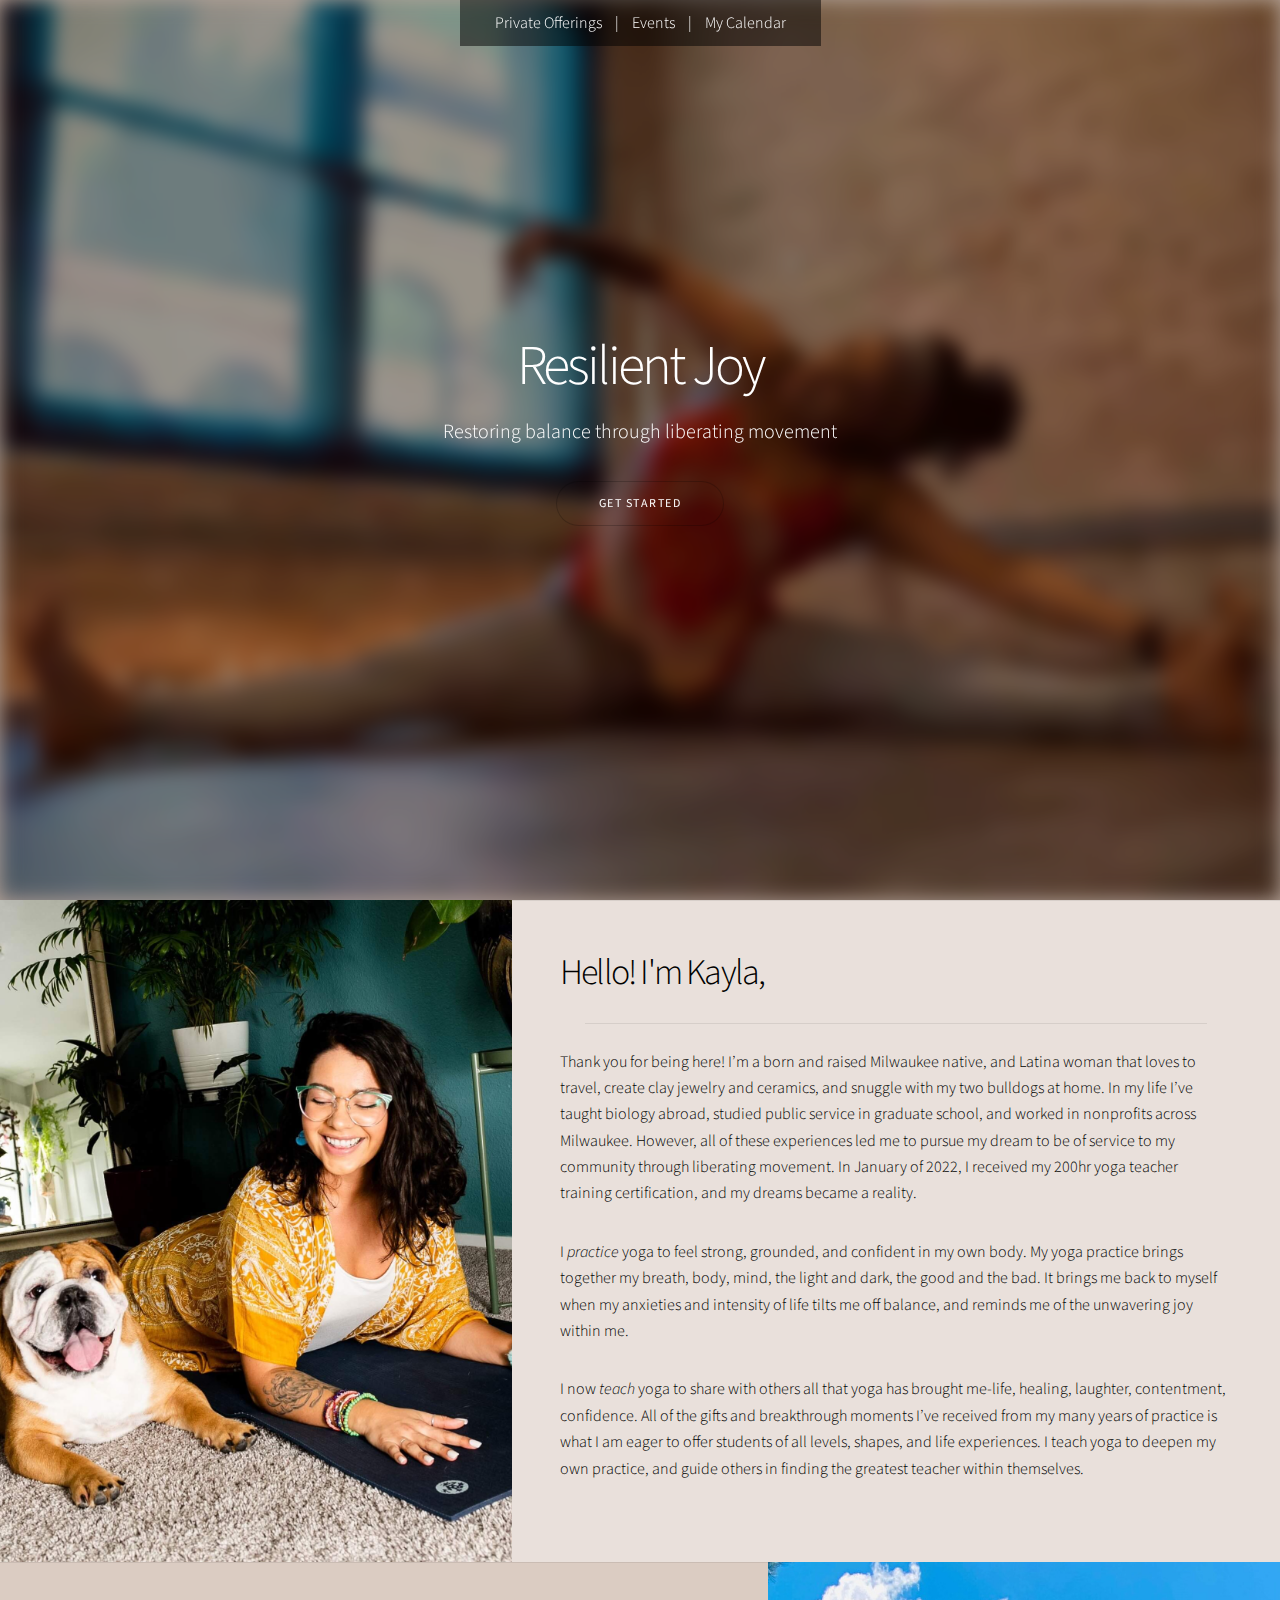
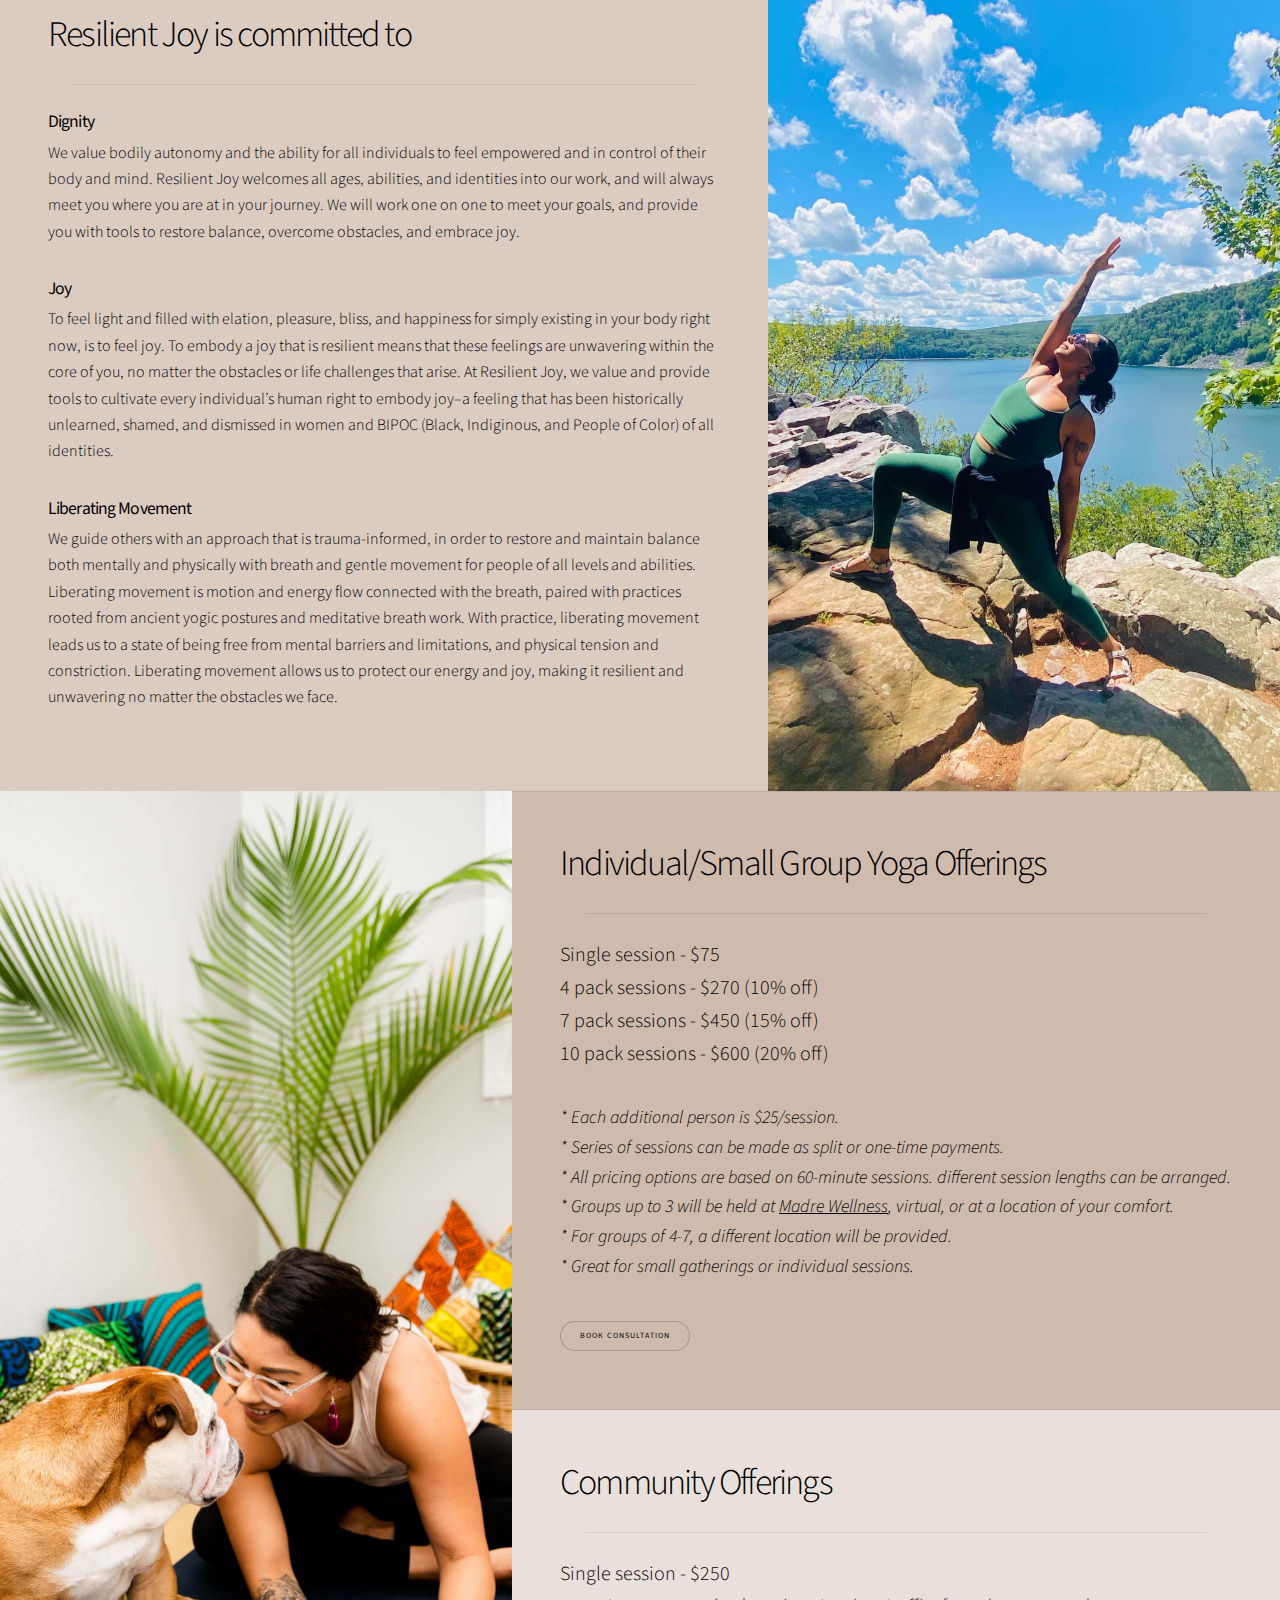
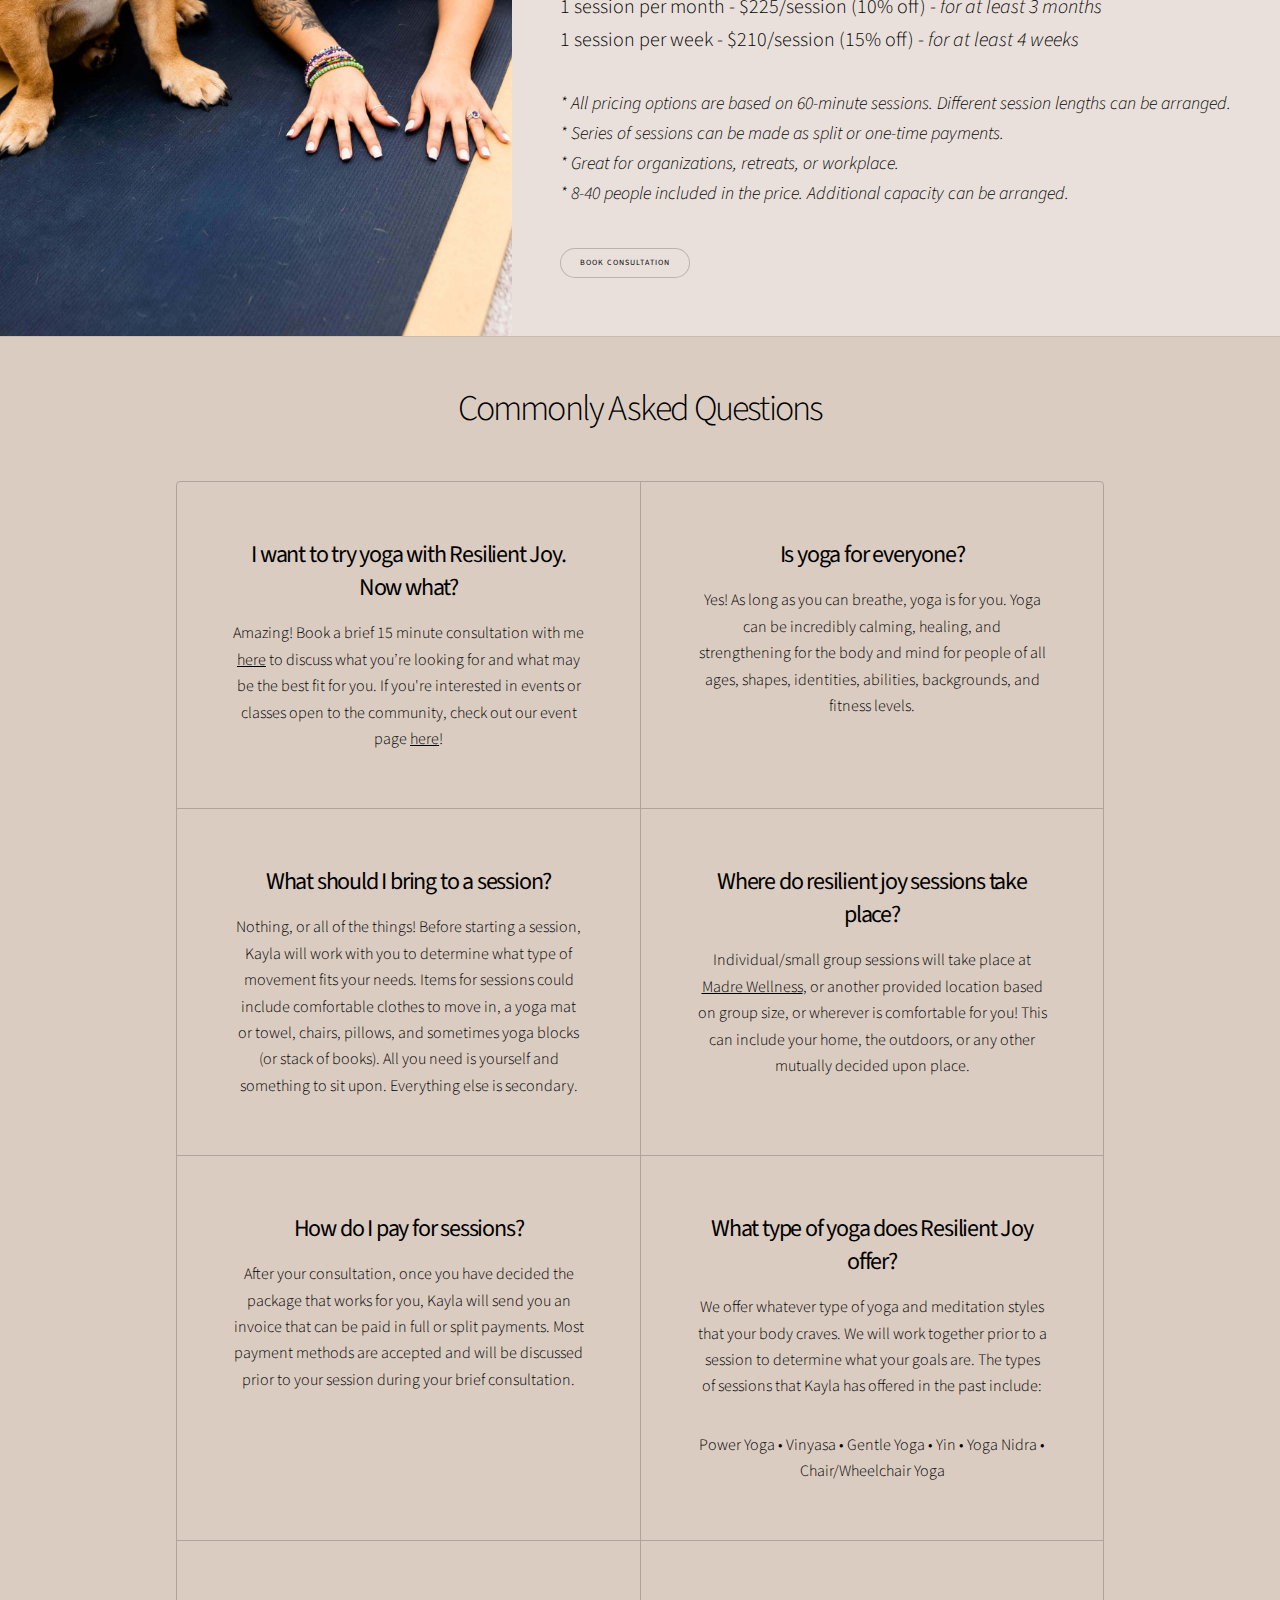
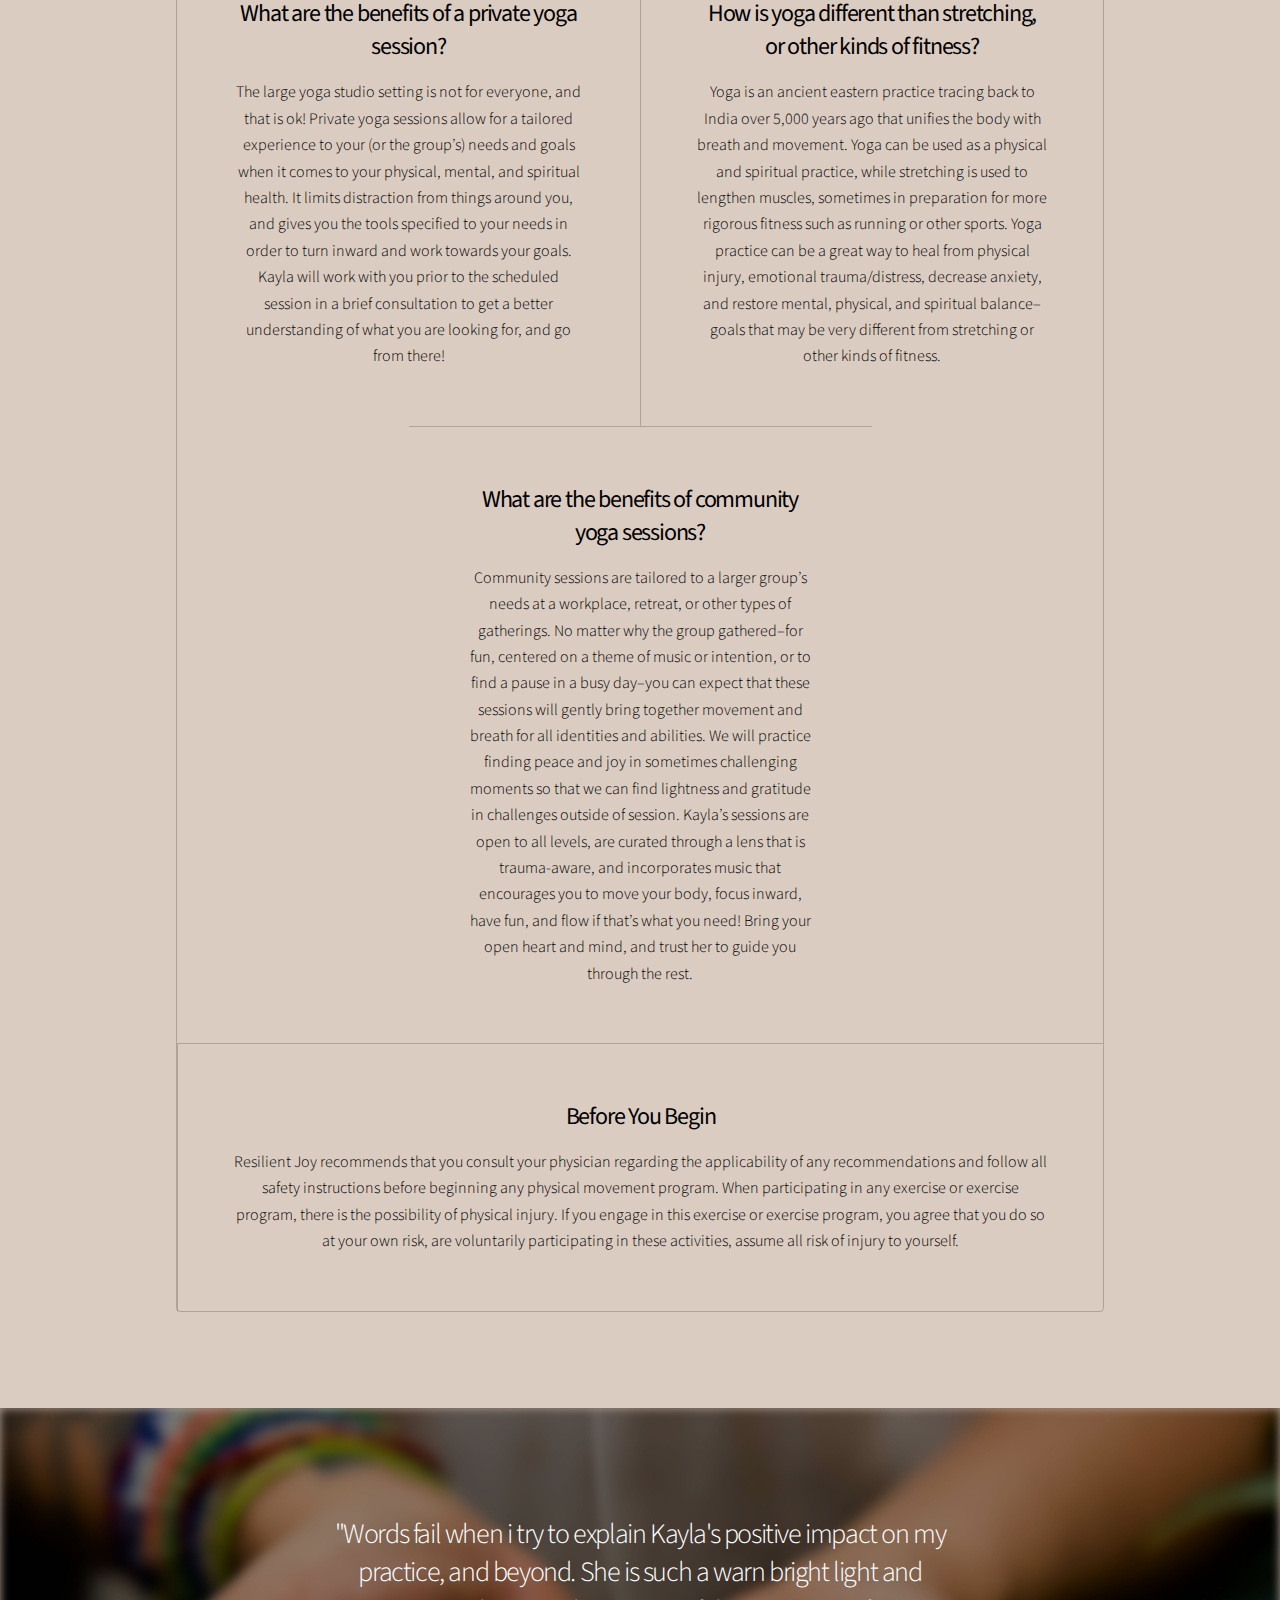
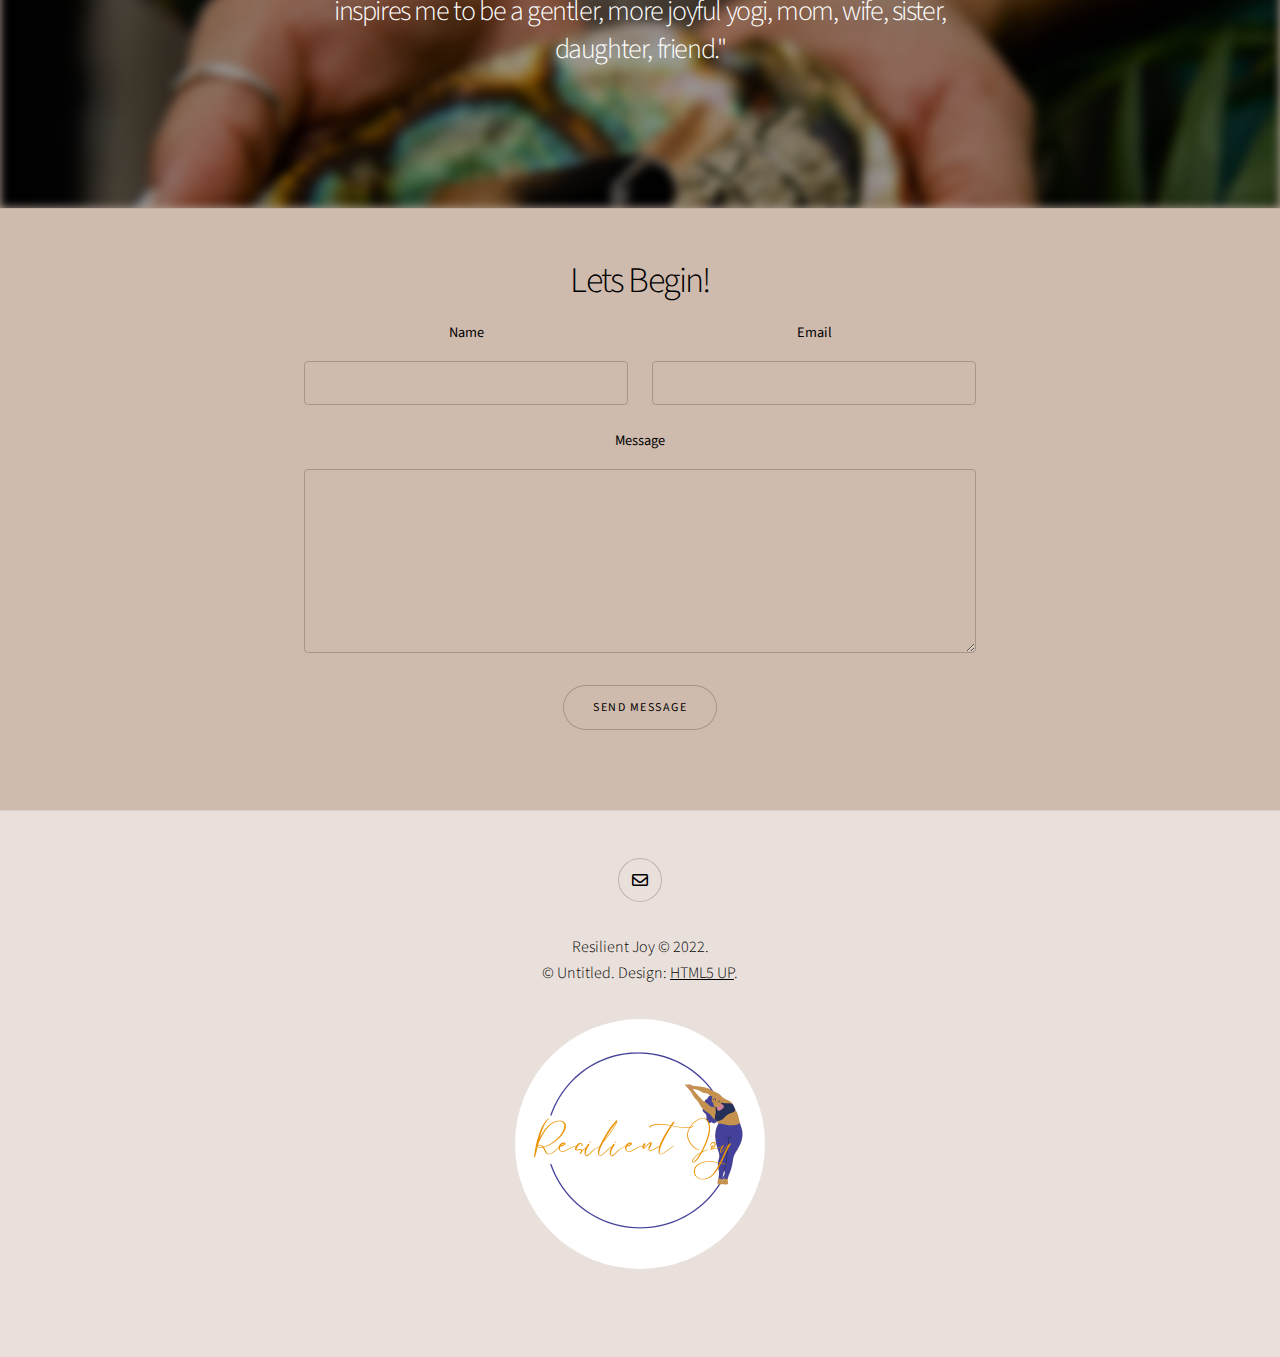
==== index.html @ 825bb689 "Updates" ====
<!DOCTYPE HTML>
<!--
	Story by HTML5 UP
	html5up.net | @ajlkn
	Free for personal and commercial use under the CCA 3.0 license (html5up.net/license)
-->
<html>

<head>
	<title>Resilient Joy | Restoring Balance Through Liberating Movement</title>
	<meta charset="utf-8" />
	<meta name="viewport" content="width=device-width, initial-scale=1, user-scalable=no" />
	<link rel="stylesheet" href="assets/css/main.css" />
	<noscript>
		<link rel="stylesheet" href="assets/css/noscript.css" />
	</noscript>
	<link rel="stylesheet" href="assets/css/custom.css" />
	<link rel="icon" type="image/x-icon" href="images/favicon.ico">
</head>

<body>

	<!-- Wrapper -->
	<div id="wrapper" class="divided">

		<!-- One -->
		<section
			class="banner style5 orient-left content-align-left image-position-right fullscreen onload-image-fade-in onload-content-fade-right home">
			<div class="header-menu">
				<a class="smooth-scroll-middle" href="#private-community-yoga">Private Offerings</a>
				|
				<a href="events/index.html" style="padding-left: 10px; padding-right: 10px;">Events</a>
				|
				<a href="calendar/index.html" style="padding-left: 10px;">My Calendar</a>
			</div>

			<div class="content">
				<h1>Resilient Joy</h1>
				<p class="major">Restoring balance through liberating movement</p>
				<ul class="actions stacked">
					<li><a href="#first" class="button big wide smooth-scroll-middle">Get Started</a></li>
				</ul>
			</div>
			<div class="image">
				<video playsinline="playsinline" autoplay="autoplay" muted="muted" loop="loop">
					<source src="images/home_page_old-test.mp4" type="video/mp4">
				</video>
			</div>
		</section>

		<!-- Two -->
		<section class="spotlight style1 orient-right content-align-left image-position-center hello" id="first">
			<div class="content">
				<h2>Hello! I'm Kayla,</h2>
				<hr />
				<p>Thank you for being here! I’m a born and raised Milwaukee native, and Latina woman that loves to
					travel, create clay jewelry and ceramics, and snuggle with my two bulldogs at home. In my life I’ve
					taught biology abroad, studied public service in graduate school, and worked in nonprofits across
					Milwaukee. However, all of these experiences led me to pursue my dream to be of service to my
					community through liberating movement. In January of 2022, I received my 200hr yoga teacher training
					certification, and my dreams became a reality.
				</p>
				<p>I <i>practice</i> yoga to feel strong, grounded, and confident in my own body. My yoga practice
					brings together my breath, body, mind, the light and dark, the good and the bad. It brings me back
					to myself when my anxieties and intensity of life tilts me off balance, and reminds me of the
					unwavering joy within me.</p>
				<p>I now <i>teach</i> yoga to share with others all that yoga has brought me-life, healing, laughter,
					contentment, confidence. All of the gifts and breakthrough moments I’ve received from my many years of
					practice is what I am eager to offer students of all levels, shapes, and life experiences. I teach
					yoga to deepen my own practice, and guide others in finding the greatest teacher within themselves.
				</p>
			</div>
			<div class="image">
				<img src="images/meet_kayla.jpg" alt="" />
			</div>
		</section>

		<!-- Three -->
		<section class="spotlight style1 orient-left content-align-left image-position-center committed-to">
			<div class="content">
				<h2>Resilient Joy is committed to</h2>
				<hr />
				<h4>Dignity</h4>
				<p>We value bodily autonomy and the ability for all individuals to feel empowered and in control of
					their body and mind. Resilient Joy welcomes all ages, abilities, and identities into our work, and
					will always meet you where you are at in your journey. We will work one on one to meet your goals,
					and provide you with tools to restore balance, overcome obstacles, and embrace joy.</p>

				<h4>Joy</h4>
				<p>To feel light and filled with elation, pleasure, bliss, and happiness for simply existing in your
					body right now, is to feel joy. To embody a joy that is resilient means that these feelings are
					unwavering within the core of you, no matter the obstacles or life challenges that arise. At
					Resilient Joy, we value and provide tools to cultivate every individual’s human right to embody
					joy–a feeling that has been historically unlearned, shamed, and dismissed in women and BIPOC (Black,
					Indiginous, and People of Color) of all identities.
				</p>

				<h4>Liberating Movement</h4>
				<p>We guide others with an approach that is trauma-informed, in order to restore and maintain balance
					both mentally and physically with breath and gentle movement for people of all levels and abilities.
					Liberating movement is motion and energy flow connected with the breath, paired with practices
					rooted from ancient yogic postures and meditative breath work. With practice, liberating movement
					leads us to a state of being free from mental barriers and limitations, and physical tension and
					constriction. Liberating movement allows us to protect our energy and joy, making it resilient and
					unwavering no matter the obstacles we face.
				</p>
			</div>
			<div class="image">
				<img src="images/committed_to_resized.jpg" alt="" />
			</div>
		</section>

		<section class="spotlight style1 orient-right content-align-left image-position-center private-community-yoga" id="private-community-yoga">
			<div class="content">
				<div class="private-yoga">
					<h2>Individual/Small Group Yoga Offerings</h2>
					<hr />
					<ul>
						<li>Single session - $75</li>
						<li>4 pack sessions - $270 <small>(10% off)</small></li>
						<li>7 pack sessions - $450 (15% off)</li>
						<li>10 pack sessions - $600 (20% off)</li>
					</ul>
					<p>* Each additional person is $25/session.</p>
					<p>* Series of sessions can be made as split or one-time payments.</p>
					<p>* All pricing options are based on 60-minute
						sessions. different session lengths can be arranged.</p>
					<p>* Groups up to 3 will be held at <a href="https://madrewellness.com/">Madre Wellness</a>, virtual, or at a location of your comfort.</p>
					<p>* For groups of 4-7, a different location will be provided.</p>
					<p>* Great for small gatherings or individual
						sessions.</p>
					<p style="margin-top: 40px;"><a class="button book-now-button" href="calendar/index.html">Book Consultation</a></p>
				</div>
				<div class="community-yoga">
					<h2>Community Offerings</h2>
					<hr />
					<ul>
						<li>Single session - $250</li>
						<li>1 session per month - $225/session (10% off) - <i>for at least 3
								months</i></li>
						<li>1 session per week - $210/session (15% off) - <i>for at least 4
								weeks</i></li>
					</ul>
					<p>* All pricing options are based on 60-minute
						sessions. Different session lengths can be arranged.</p>
					<p>* Series of sessions can be made as split or one-time payments.</p>
					<p>* Great for organizations, retreats, or workplace.
					</p>
					<p>* 8-40 people included in the price. Additional capacity can be arranged.</p>
					<p style="margin-top: 40px;"><a class="button book-now-button" href="calendar/index.html">Book Consultation</a></p>
				</div>
			</div>
			<div class="image">
				<img src="images/private_community_yoga.jpg" alt="" />
			</div>
		</section>

		<!-- Six -->
		<section class="wrapper style1 align-center faqs">
			<div class="inner">
				<h2>Commonly Asked Questions</h2>
				<div class="items style2 big">
					<section>
						<h3>I want to try yoga with Resilient Joy. Now what?</h3>
						<p>Amazing! Book a brief 15 minute consultation with me <a href="calendar/index.html">here</a> to discuss what you’re looking for and what may be the best fit for you. If you're interested in events or classes open to the community, check out our event page <a href="events/index.html">here</a>! </p>
					</section>
					<section>
						<h3>Is yoga for everyone?</h3>
						<p>Yes! As long as you can breathe, yoga is for you. Yoga can be incredibly calming, healing,
							and strengthening for the body and mind for people of all ages, shapes, identities,
							abilities, backgrounds, and fitness levels. </p>
					</section>
					<section>
						<h3>What should I bring to a session?</h3>
						<p>Nothing, or all of the things! Before starting a session, Kayla will work with you to
							determine what type of movement fits your needs. Items for sessions could include
							comfortable clothes to move in, a yoga mat or towel, chairs, pillows, and sometimes yoga
							blocks (or stack of books). All you need is yourself and something to sit upon. Everything
							else is secondary. </p>
					</section>
					<section>
						<h3>Where do resilient joy sessions take place?</h3>
						<p>Individual/small group sessions will take place at <a href="https://madrewellness.com/">Madre Wellness</a>, or another provided location based on group size, or wherever is comfortable for you! This can include your home, the outdoors, or any other mutually decided upon place.</p>
					</section>
					<section>
						<h3>How do I pay for sessions?</h3>
						<p>After your consultation, once you have decided the package that works for you, Kayla will send you an invoice that can be paid in full or split payments. Most payment methods are accepted and will be discussed prior to your session during your brief consultation.</p>
					</section>
					<section>
						<h3>What type of yoga does Resilient Joy offer?</h3>
						<p>We offer whatever type of yoga and meditation styles that your body craves. We will work together prior to a session to determine what your goals are. The types of sessions that Kayla has offered in the past include:
						</p>
						<p>Power Yoga &#x2022; Vinyasa &#x2022; Gentle Yoga &#x2022; Yin &#x2022; Yoga Nidra &#x2022; Chair/Wheelchair Yoga
						</p>
					</section>

					<section>
						<h3>What are the benefits of a private yoga session?</h3>
						<p>The large yoga studio setting is not for everyone, and that is ok! Private yoga sessions allow for a tailored experience to your (or the group’s) needs and goals when it comes to your physical, mental, and spiritual health. It limits distraction from things around you, and gives you the tools specified to your needs in order to turn inward and work towards your goals. Kayla will work with you prior to the scheduled session in a brief consultation to get a better understanding of what you are looking for, and go from there!</p>
					</section>
					<section>
						<h3>How is yoga different than stretching, or other kinds of fitness?
						</h3>
						<p>Yoga is an ancient eastern practice tracing back to India over 5,000 years ago that unifies
							the body with breath and movement. Yoga can be used as a physical and spiritual practice,
							while stretching is used to lengthen muscles, sometimes in preparation for more rigorous
							fitness such as running or other sports. Yoga practice can be a great way to heal from
							physical injury, emotional trauma/distress, decrease anxiety, and restore mental, physical,
							and spiritual balance–goals that may be very different from stretching or other kinds of
							fitness. </p>
					</section>
					<section>
						<h3>What are the benefits of community yoga sessions?</h3>
						<p>Community sessions are tailored to a larger group’s needs at a workplace, retreat, or other types of gatherings. No matter why the group gathered–for fun, centered on a theme of music or intention, or to find a pause in a busy day–you can expect that these sessions will gently bring together movement and breath for all identities and abilities. We will practice finding peace and joy in sometimes challenging moments so that we can find lightness and gratitude in challenges outside of session. Kayla’s sessions are open to all levels, are curated through a lens that is trauma-aware, and incorporates music that encourages you to move your body, focus inward, have fun, and flow if that’s what you need! Bring your open heart and mind, and trust her to guide you through the rest.</p>
					</section>
					<section class="last-faq">
						<h3>Before You Begin</h3>
						<p>Resilient Joy recommends that you consult your physician regarding the applicability of any
							recommendations and follow all safety instructions before beginning any physical movement
							program. When participating in any exercise or exercise program, there is the possibility of
							physical injury. If you engage in this exercise or exercise program, you agree that you do
							so at your own risk, are voluntarily participating in these activities, assume all risk of
							injury to yourself.</p>
					</section>
				</div>
			</div>
		</section>

		<section
			class="banner style5 orient-left content-align-left image-position-right fullscreen onload-image-fade-in onload-content-fade-right reviews">
			<div class="image">
				<img src="images/reviews.jpg"></img>
			</div>
			<div class="content">

				<div class="carousel">
					<h2 class="slides">"Words fail when i try to explain Kayla's positive impact on
						my practice, and beyond. She is such a warn bright light and inspires me to be a gentler, more
						joyful yogi, mom, wife, sister, daughter, friend."</h2>
					<h2 class="slides">"Kayla has a range of yoga knowledge to promote full body movement, wellness and
						growth. She makes yoga and movement exciting with fun tunes."</h2>
					<h2 class="slides">"Kayla is a kind, thoughtful, and dedicated teacher! I have always struggled
						getting into yoga but she makes her sessions fun and challenging, yet relaxing at the same time.
						She is incredibly patient and accommodating to all levels. I absolutely recommend practicing
						yoga with her!"</h2>
					<h2 class="slides">"You got our bodies moving! I love that you are thoughtful about giving modifications and giving challenges!"</h2>
					<h2 class="slides">"Kayla’s session was great! As someone who never done a hot yoga session and a beginner, Kayla's session was easy to do and she did amazing when explaining pose transitions. Have done a few sessions after the first initial one. thank you Kayla!"</h2>
				</div>
			</div>
		</section>

		<!-- Seven -->
		<section class="wrapper style1 align-center contact">
			<div class="inner medium">
				<h2>Lets Begin!</h2>
				<form action="https://formspree.io/f/xrgdbbow"
						method="POST">
					<div class="fields">
						<div class="field half">
							<label for="name">Name</label>
							<input type="text" name="name" id="entry.59979783" value="" />
						</div>
						<div class="field half">
							<label for="email">Email</label>
							<input type="email" name="email" id="entry.901329709" value="" />
						</div>
						<div class="field">
							<label for="message">Message</label>
							<textarea name="message" id="entry.648561819" rows="6"></textarea>
						</div>
					</div>
					<ul class="actions special">
						<li><input type="submit" id="submit" value="Send Message" /></li>
					</ul>
				</form>
			</div>
		</section>

		<!-- Footer -->
		<footer class="wrapper style1 align-center">
			<div class="inner">
				<ul class="icons">
					<li><a href="#" class="icon style2 fa-envelope"><span class="label">Email</span></a></li>
				</ul>
				<p class="copyright">Resilient Joy &copy; 2022</a>.</p>
				<p>&copy; Untitled. Design: <a href="https://html5up.net">HTML5 UP</a>.</p>
				<p><img class="logo" src="images/footer_logo.png" />
				</p>
			</div>
		</footer>

	</div>

	<!-- Scripts -->
	<script src="assets/js/jquery.min.js"></script>
	<script src="assets/js/jquery.scrollex.min.js"></script>
	<script src="assets/js/jquery.scrolly.min.js"></script>
	<script src="assets/js/browser.min.js"></script>
	<script src="assets/js/breakpoints.min.js"></script>
	<script src="assets/js/util.js"></script>
	<script src="assets/js/main.js"></script>

	<script type="text/javascript">

		$(document).ready(function () {

			$(function () {

				$('.carousel .slides:gt(0)').hide();
				setInterval(function () {
					$('.carousel :first-child').fadeOut(0).next('.slides').fadeIn(0)
						.end().appendTo('.carousel');
				}, 15000);

			});

		});
	</script>

</body>

</html>
---- assets/css/main.css ----
@import url(fontawesome-all.min.css);
@import url("https://fonts.googleapis.com/css?family=Source+Sans+Pro:300,300i,400,400i");

/*
	Story by HTML5 UP
	html5up.net | @ajlkn
	Free for personal and commercial use under the CCA 3.0 license (html5up.net/license)
*/

html, body, div, span, applet, object,
iframe, h1, h2, h3, h4, h5, h6, p, blockquote,
pre, a, abbr, acronym, address, big, cite,
code, del, dfn, em, img, ins, kbd, q, s, samp,
small, strike, strong, sub, sup, tt, var, b,
u, i, center, dl, dt, dd, ol, ul, li, fieldset,
form, label, legend, table, caption, tbody,
tfoot, thead, tr, th, td, article, aside,
canvas, details, embed, figure, figcaption,
footer, header, hgroup, menu, nav, output, ruby,
section, summary, time, mark, audio, video {
	margin: 0;
	padding: 0;
	border: 0;
	font-size: 100%;
	font: inherit;
	vertical-align: baseline;}

article, aside, details, figcaption, figure,
footer, header, hgroup, menu, nav, section {
	display: block;}

body {
	line-height: 1;
}

ol, ul {
	list-style: none;
}

blockquote, q {
	quotes: none;
}

	blockquote:before, blockquote:after, q:before, q:after {
		content: '';
		content: none;
	}

table {
	border-collapse: collapse;
	border-spacing: 0;
}

body {
	-webkit-text-size-adjust: none;
}

mark {
	background-color: transparent;
	color: inherit;
}

input::-moz-focus-inner {
	border: 0;
	padding: 0;
}

input, select, textarea {
	-moz-appearance: none;
	-webkit-appearance: none;
	-ms-appearance: none;
	appearance: none;
}

/* Basic */

	@-ms-viewport {
		width: device-width;
	}

	body {
		-ms-overflow-style: scrollbar;
	}

	@media screen and (max-width: 480px) {

		html, body {
			min-width: 320px;
		}

	}

	html {
		box-sizing: border-box;
	}

	*, *:before, *:after {
		box-sizing: inherit;
	}

	body {
		background: #ffffff;
	}

		body.is-preload *, body.is-preload *:before, body.is-preload *:after {
			-moz-animation: none !important;
			-webkit-animation: none !important;
			-ms-animation: none !important;
			animation: none !important;
			-moz-transition: none !important;
			-webkit-transition: none !important;
			-ms-transition: none !important;
			transition: none !important;
		}

/* Type */

	html {
		font-size: 18pt;
	}

		@media screen and (max-width: 1680px) {

			html {
				font-size: 14pt;
			}

		}

		@media screen and (max-width: 1280px) {

			html {
				font-size: 12pt;
			}

		}

		@media screen and (max-width: 736px) {

			html {
				font-size: 11pt;
			}

		}

		@media screen and (max-width: 360px) {

			html {
				font-size: 10pt;
			}

		}

	body {
		background-color: #ffffff;
		color: #000000;
	}

	body, input, select, textarea {
		font-family: "Source Sans Pro", Helvetica, sans-serif;
		font-size: 1rem;
		font-weight: 300;
		line-height: 1.65;
	}

	a {
		-moz-transition: color 0.2s ease-in-out;
		-webkit-transition: color 0.2s ease-in-out;
		-ms-transition: color 0.2s ease-in-out;
		transition: color 0.2s ease-in-out;
		text-decoration: underline;
	}

		a:hover {
			text-decoration: none;
		}

	strong, b {
		font-weight: 400;
	}

	em, i {
		font-style: italic;
	}

	p {
		margin: 0 0 2rem 0;
	}

		p.major {
			font-size: 1.25rem;
		}

	h1, h2, h3, h4, h5, h6 {
		font-weight: 300;
		line-height: 1.375;
		letter-spacing: -0.05em;
		margin: 0 0 1rem 0;
	}

		h1 a, h2 a, h3 a, h4 a, h5 a, h6 a {
			color: inherit;
			text-decoration: none;
		}

	h1 {
		font-size: 3.5rem;
		line-height: 1.2;
	}

	h2 {
		font-size: 2.25rem;
	}

	h3 {
		font-size: 1.5rem;
	}

	h4 {
		font-size: 1.1rem;
	}

	h5 {
		font-size: 0.9rem;
	}

	h6 {
		font-size: 0.7rem;
	}

	sub {
		font-size: 0.8rem;
		position: relative;
		top: 0.5rem;
	}

	sup {
		font-size: 0.8rem;
		position: relative;
		top: -0.5rem;
	}

	blockquote {
		border-left: solid 4px;
		font-style: italic;
		margin: 0 0 2rem 0;
		padding: 0.5rem 0 0.5rem 2rem;
	}

	code {
		border-radius: 4px;
		font-family: "Courier New", monospace;
		font-size: 0.9em;
		margin: 0 0.25rem;
		padding: 0.25rem 0.325rem;
	}

	pre {
		-webkit-overflow-scrolling: touch;
		font-family: "Courier New", monospace;
		font-size: 0.9em;
		margin: 0 0 2rem 0;
	}

		pre code {
			display: block;
			line-height: 1.5;
			padding: 0.75rem 1rem;
			overflow-x: auto;
		}

	hr {
		border: 0;
		border-bottom: solid 1px;
		margin: 2.5rem 0;
	}

		hr.major {
			margin: 3.5rem 0;
		}

	.align-left {
		text-align: left;
	}

	.align-center {
		text-align: center;
	}

	.align-right {
		text-align: right;
	}

	@media screen and (max-width: 736px) {

		p.major {
			font-size: 1.1rem;
		}

		h1 {
			font-size: 2.5rem;
		}

		h2 {
			font-size: 2rem;
		}

		h3 {
			font-size: 1.25rem;
		}

		h4 {
			font-size: 1rem;
		}

	}

	input, select, textarea {
		color: #000000;
	}

	a {
		color: #000000;
	}

		a:hover {
			color: #47D3E5;
		}

	strong, b {
		color: #000000;
	}

	h1, h2, h3, h4, h5, h6 {
		color: #000000;
	}

	blockquote {
		border-left-color: rgba(0, 0, 0, 0.2);
	}

	code {
		background: rgba(0, 0, 0, 0.05);
		border-color: rgba(0, 0, 0, 0.2);
	}

	hr {
		border-bottom-color: rgba(0, 0, 0, 0.2);
	}

/* Row */

	.row {
		display: flex;
		flex-wrap: wrap;
		box-sizing: border-box;
		align-items: stretch;
	}

		.row > * {
			box-sizing: border-box;
		}

		.row.gtr-uniform > * > :last-child {
			margin-bottom: 0;
		}

		.row.aln-left {
			justify-content: flex-start;
		}

		.row.aln-center {
			justify-content: center;
		}

		.row.aln-right {
			justify-content: flex-end;
		}

		.row.aln-top {
			align-items: flex-start;
		}

		.row.aln-middle {
			align-items: center;
		}

		.row.aln-bottom {
			align-items: flex-end;
		}

		.row > .imp {
			order: -1;
		}

		.row > .col-1 {
			width: 8.33333%;
		}

		.row > .off-1 {
			margin-left: 8.33333%;
		}

		.row > .col-2 {
			width: 16.66667%;
		}

		.row > .off-2 {
			margin-left: 16.66667%;
		}

		.row > .col-3 {
			width: 25%;
		}

		.row > .off-3 {
			margin-left: 25%;
		}

		.row > .col-4 {
			width: 33.33333%;
		}

		.row > .off-4 {
			margin-left: 33.33333%;
		}

		.row > .col-5 {
			width: 41.66667%;
		}

		.row > .off-5 {
			margin-left: 41.66667%;
		}

		.row > .col-6 {
			width: 50%;
		}

		.row > .off-6 {
			margin-left: 50%;
		}

		.row > .col-7 {
			width: 58.33333%;
		}

		.row > .off-7 {
			margin-left: 58.33333%;
		}

		.row > .col-8 {
			width: 66.66667%;
		}

		.row > .off-8 {
			margin-left: 66.66667%;
		}

		.row > .col-9 {
			width: 75%;
		}

		.row > .off-9 {
			margin-left: 75%;
		}

		.row > .col-10 {
			width: 83.33333%;
		}

		.row > .off-10 {
			margin-left: 83.33333%;
		}

		.row > .col-11 {
			width: 91.66667%;
		}

		.row > .off-11 {
			margin-left: 91.66667%;
		}

		.row > .col-12 {
			width: 100%;
		}

		.row > .off-12 {
			margin-left: 100%;
		}

		.row.gtr-0 {
			margin-top: 0;
			margin-left: 0rem;
		}

			.row.gtr-0 > * {
				padding: 0 0 0 0rem;
			}

			.row.gtr-0.gtr-uniform {
				margin-top: 0rem;
			}

				.row.gtr-0.gtr-uniform > * {
					padding-top: 0rem;
				}

		.row.gtr-25 {
			margin-top: 0;
			margin-left: -0.5rem;
		}

			.row.gtr-25 > * {
				padding: 0 0 0 0.5rem;
			}

			.row.gtr-25.gtr-uniform {
				margin-top: -0.5rem;
			}

				.row.gtr-25.gtr-uniform > * {
					padding-top: 0.5rem;
				}

		.row.gtr-50 {
			margin-top: 0;
			margin-left: -1rem;
		}

			.row.gtr-50 > * {
				padding: 0 0 0 1rem;
			}

			.row.gtr-50.gtr-uniform {
				margin-top: -1rem;
			}

				.row.gtr-50.gtr-uniform > * {
					padding-top: 1rem;
				}

		.row {
			margin-top: 0;
			margin-left: -2rem;
		}

			.row > * {
				padding: 0 0 0 2rem;
			}

			.row.gtr-uniform {
				margin-top: -2rem;
			}

				.row.gtr-uniform > * {
					padding-top: 2rem;
				}

		.row.gtr-150 {
			margin-top: 0;
			margin-left: -3rem;
		}

			.row.gtr-150 > * {
				padding: 0 0 0 3rem;
			}

			.row.gtr-150.gtr-uniform {
				margin-top: -3rem;
			}

				.row.gtr-150.gtr-uniform > * {
					padding-top: 3rem;
				}

		.row.gtr-200 {
			margin-top: 0;
			margin-left: -4rem;
		}

			.row.gtr-200 > * {
				padding: 0 0 0 4rem;
			}

			.row.gtr-200.gtr-uniform {
				margin-top: -4rem;
			}

				.row.gtr-200.gtr-uniform > * {
					padding-top: 4rem;
				}

		@media screen and (max-width: 1680px) {

			.row {
				display: flex;
				flex-wrap: wrap;
				box-sizing: border-box;
				align-items: stretch;
			}

				.row > * {
					box-sizing: border-box;
				}

				.row.gtr-uniform > * > :last-child {
					margin-bottom: 0;
				}

				.row.aln-left {
					justify-content: flex-start;
				}

				.row.aln-center {
					justify-content: center;
				}

				.row.aln-right {
					justify-content: flex-end;
				}

				.row.aln-top {
					align-items: flex-start;
				}

				.row.aln-middle {
					align-items: center;
				}

				.row.aln-bottom {
					align-items: flex-end;
				}

				.row > .imp-xlarge {
					order: -1;
				}

				.row > .col-1-xlarge {
					width: 8.33333%;
				}

				.row > .off-1-xlarge {
					margin-left: 8.33333%;
				}

				.row > .col-2-xlarge {
					width: 16.66667%;
				}

				.row > .off-2-xlarge {
					margin-left: 16.66667%;
				}

				.row > .col-3-xlarge {
					width: 25%;
				}

				.row > .off-3-xlarge {
					margin-left: 25%;
				}

				.row > .col-4-xlarge {
					width: 33.33333%;
				}

				.row > .off-4-xlarge {
					margin-left: 33.33333%;
				}

				.row > .col-5-xlarge {
					width: 41.66667%;
				}

				.row > .off-5-xlarge {
					margin-left: 41.66667%;
				}

				.row > .col-6-xlarge {
					width: 50%;
				}

				.row > .off-6-xlarge {
					margin-left: 50%;
				}

				.row > .col-7-xlarge {
					width: 58.33333%;
				}

				.row > .off-7-xlarge {
					margin-left: 58.33333%;
				}

				.row > .col-8-xlarge {
					width: 66.66667%;
				}

				.row > .off-8-xlarge {
					margin-left: 66.66667%;
				}

				.row > .col-9-xlarge {
					width: 75%;
				}

				.row > .off-9-xlarge {
					margin-left: 75%;
				}

				.row > .col-10-xlarge {
					width: 83.33333%;
				}

				.row > .off-10-xlarge {
					margin-left: 83.33333%;
				}

				.row > .col-11-xlarge {
					width: 91.66667%;
				}

				.row > .off-11-xlarge {
					margin-left: 91.66667%;
				}

				.row > .col-12-xlarge {
					width: 100%;
				}

				.row > .off-12-xlarge {
					margin-left: 100%;
				}

				.row.gtr-0 {
					margin-top: 0;
					margin-left: 0rem;
				}

					.row.gtr-0 > * {
						padding: 0 0 0 0rem;
					}

					.row.gtr-0.gtr-uniform {
						margin-top: 0rem;
					}

						.row.gtr-0.gtr-uniform > * {
							padding-top: 0rem;
						}

				.row.gtr-25 {
					margin-top: 0;
					margin-left: -0.5rem;
				}

					.row.gtr-25 > * {
						padding: 0 0 0 0.5rem;
					}

					.row.gtr-25.gtr-uniform {
						margin-top: -0.5rem;
					}

						.row.gtr-25.gtr-uniform > * {
							padding-top: 0.5rem;
						}

				.row.gtr-50 {
					margin-top: 0;
					margin-left: -1rem;
				}

					.row.gtr-50 > * {
						padding: 0 0 0 1rem;
					}

					.row.gtr-50.gtr-uniform {
						margin-top: -1rem;
					}

						.row.gtr-50.gtr-uniform > * {
							padding-top: 1rem;
						}

				.row {
					margin-top: 0;
					margin-left: -2rem;
				}

					.row > * {
						padding: 0 0 0 2rem;
					}

					.row.gtr-uniform {
						margin-top: -2rem;
					}

						.row.gtr-uniform > * {
							padding-top: 2rem;
						}

				.row.gtr-150 {
					margin-top: 0;
					margin-left: -3rem;
				}

					.row.gtr-150 > * {
						padding: 0 0 0 3rem;
					}

					.row.gtr-150.gtr-uniform {
						margin-top: -3rem;
					}

						.row.gtr-150.gtr-uniform > * {
							padding-top: 3rem;
						}

				.row.gtr-200 {
					margin-top: 0;
					margin-left: -4rem;
				}

					.row.gtr-200 > * {
						padding: 0 0 0 4rem;
					}

					.row.gtr-200.gtr-uniform {
						margin-top: -4rem;
					}

						.row.gtr-200.gtr-uniform > * {
							padding-top: 4rem;
						}

		}

		@media screen and (max-width: 1280px) {

			.row {
				display: flex;
				flex-wrap: wrap;
				box-sizing: border-box;
				align-items: stretch;
			}

				.row > * {
					box-sizing: border-box;
				}

				.row.gtr-uniform > * > :last-child {
					margin-bottom: 0;
				}

				.row.aln-left {
					justify-content: flex-start;
				}

				.row.aln-center {
					justify-content: center;
				}

				.row.aln-right {
					justify-content: flex-end;
				}

				.row.aln-top {
					align-items: flex-start;
				}

				.row.aln-middle {
					align-items: center;
				}

				.row.aln-bottom {
					align-items: flex-end;
				}

				.row > .imp-large {
					order: -1;
				}

				.row > .col-1-large {
					width: 8.33333%;
				}

				.row > .off-1-large {
					margin-left: 8.33333%;
				}

				.row > .col-2-large {
					width: 16.66667%;
				}

				.row > .off-2-large {
					margin-left: 16.66667%;
				}

				.row > .col-3-large {
					width: 25%;
				}

				.row > .off-3-large {
					margin-left: 25%;
				}

				.row > .col-4-large {
					width: 33.33333%;
				}

				.row > .off-4-large {
					margin-left: 33.33333%;
				}

				.row > .col-5-large {
					width: 41.66667%;
				}

				.row > .off-5-large {
					margin-left: 41.66667%;
				}

				.row > .col-6-large {
					width: 50%;
				}

				.row > .off-6-large {
					margin-left: 50%;
				}

				.row > .col-7-large {
					width: 58.33333%;
				}

				.row > .off-7-large {
					margin-left: 58.33333%;
				}

				.row > .col-8-large {
					width: 66.66667%;
				}

				.row > .off-8-large {
					margin-left: 66.66667%;
				}

				.row > .col-9-large {
					width: 75%;
				}

				.row > .off-9-large {
					margin-left: 75%;
				}

				.row > .col-10-large {
					width: 83.33333%;
				}

				.row > .off-10-large {
					margin-left: 83.33333%;
				}

				.row > .col-11-large {
					width: 91.66667%;
				}

				.row > .off-11-large {
					margin-left: 91.66667%;
				}

				.row > .col-12-large {
					width: 100%;
				}

				.row > .off-12-large {
					margin-left: 100%;
				}

				.row.gtr-0 {
					margin-top: 0;
					margin-left: 0rem;
				}

					.row.gtr-0 > * {
						padding: 0 0 0 0rem;
					}

					.row.gtr-0.gtr-uniform {
						margin-top: 0rem;
					}

						.row.gtr-0.gtr-uniform > * {
							padding-top: 0rem;
						}

				.row.gtr-25 {
					margin-top: 0;
					margin-left: -0.5rem;
				}

					.row.gtr-25 > * {
						padding: 0 0 0 0.5rem;
					}

					.row.gtr-25.gtr-uniform {
						margin-top: -0.5rem;
					}

						.row.gtr-25.gtr-uniform > * {
							padding-top: 0.5rem;
						}

				.row.gtr-50 {
					margin-top: 0;
					margin-left: -1rem;
				}

					.row.gtr-50 > * {
						padding: 0 0 0 1rem;
					}

					.row.gtr-50.gtr-uniform {
						margin-top: -1rem;
					}

						.row.gtr-50.gtr-uniform > * {
							padding-top: 1rem;
						}

				.row {
					margin-top: 0;
					margin-left: -2rem;
				}

					.row > * {
						padding: 0 0 0 2rem;
					}

					.row.gtr-uniform {
						margin-top: -2rem;
					}

						.row.gtr-uniform > * {
							padding-top: 2rem;
						}

				.row.gtr-150 {
					margin-top: 0;
					margin-left: -3rem;
				}

					.row.gtr-150 > * {
						padding: 0 0 0 3rem;
					}

					.row.gtr-150.gtr-uniform {
						margin-top: -3rem;
					}

						.row.gtr-150.gtr-uniform > * {
							padding-top: 3rem;
						}

				.row.gtr-200 {
					margin-top: 0;
					margin-left: -4rem;
				}

					.row.gtr-200 > * {
						padding: 0 0 0 4rem;
					}

					.row.gtr-200.gtr-uniform {
						margin-top: -4rem;
					}

						.row.gtr-200.gtr-uniform > * {
							padding-top: 4rem;
						}

		}

		@media screen and (max-width: 980px) {

			.row {
				display: flex;
				flex-wrap: wrap;
				box-sizing: border-box;
				align-items: stretch;
			}

				.row > * {
					box-sizing: border-box;
				}

				.row.gtr-uniform > * > :last-child {
					margin-bottom: 0;
				}

				.row.aln-left {
					justify-content: flex-start;
				}

				.row.aln-center {
					justify-content: center;
				}

				.row.aln-right {
					justify-content: flex-end;
				}

				.row.aln-top {
					align-items: flex-start;
				}

				.row.aln-middle {
					align-items: center;
				}

				.row.aln-bottom {
					align-items: flex-end;
				}

				.row > .imp-medium {
					order: -1;
				}

				.row > .col-1-medium {
					width: 8.33333%;
				}

				.row > .off-1-medium {
					margin-left: 8.33333%;
				}

				.row > .col-2-medium {
					width: 16.66667%;
				}

				.row > .off-2-medium {
					margin-left: 16.66667%;
				}

				.row > .col-3-medium {
					width: 25%;
				}

				.row > .off-3-medium {
					margin-left: 25%;
				}

				.row > .col-4-medium {
					width: 33.33333%;
				}

				.row > .off-4-medium {
					margin-left: 33.33333%;
				}

				.row > .col-5-medium {
					width: 41.66667%;
				}

				.row > .off-5-medium {
					margin-left: 41.66667%;
				}

				.row > .col-6-medium {
					width: 50%;
				}

				.row > .off-6-medium {
					margin-left: 50%;
				}

				.row > .col-7-medium {
					width: 58.33333%;
				}

				.row > .off-7-medium {
					margin-left: 58.33333%;
				}

				.row > .col-8-medium {
					width: 66.66667%;
				}

				.row > .off-8-medium {
					margin-left: 66.66667%;
				}

				.row > .col-9-medium {
					width: 75%;
				}

				.row > .off-9-medium {
					margin-left: 75%;
				}

				.row > .col-10-medium {
					width: 83.33333%;
				}

				.row > .off-10-medium {
					margin-left: 83.33333%;
				}

				.row > .col-11-medium {
					width: 91.66667%;
				}

				.row > .off-11-medium {
					margin-left: 91.66667%;
				}

				.row > .col-12-medium {
					width: 100%;
				}

				.row > .off-12-medium {
					margin-left: 100%;
				}

				.row.gtr-0 {
					margin-top: 0;
					margin-left: 0rem;
				}

					.row.gtr-0 > * {
						padding: 0 0 0 0rem;
					}

					.row.gtr-0.gtr-uniform {
						margin-top: 0rem;
					}

						.row.gtr-0.gtr-uniform > * {
							padding-top: 0rem;
						}

				.row.gtr-25 {
					margin-top: 0;
					margin-left: -0.5rem;
				}

					.row.gtr-25 > * {
						padding: 0 0 0 0.5rem;
					}

					.row.gtr-25.gtr-uniform {
						margin-top: -0.5rem;
					}

						.row.gtr-25.gtr-uniform > * {
							padding-top: 0.5rem;
						}

				.row.gtr-50 {
					margin-top: 0;
					margin-left: -1rem;
				}

					.row.gtr-50 > * {
						padding: 0 0 0 1rem;
					}

					.row.gtr-50.gtr-uniform {
						margin-top: -1rem;
					}

						.row.gtr-50.gtr-uniform > * {
							padding-top: 1rem;
						}

				.row {
					margin-top: 0;
					margin-left: -2rem;
				}

					.row > * {
						padding: 0 0 0 2rem;
					}

					.row.gtr-uniform {
						margin-top: -2rem;
					}

						.row.gtr-uniform > * {
							padding-top: 2rem;
						}

				.row.gtr-150 {
					margin-top: 0;
					margin-left: -3rem;
				}

					.row.gtr-150 > * {
						padding: 0 0 0 3rem;
					}

					.row.gtr-150.gtr-uniform {
						margin-top: -3rem;
					}

						.row.gtr-150.gtr-uniform > * {
							padding-top: 3rem;
						}

				.row.gtr-200 {
					margin-top: 0;
					margin-left: -4rem;
				}

					.row.gtr-200 > * {
						padding: 0 0 0 4rem;
					}

					.row.gtr-200.gtr-uniform {
						margin-top: -4rem;
					}

						.row.gtr-200.gtr-uniform > * {
							padding-top: 4rem;
						}

		}

		@media screen and (max-width: 736px) {

			.row {
				display: flex;
				flex-wrap: wrap;
				box-sizing: border-box;
				align-items: stretch;
			}

				.row > * {
					box-sizing: border-box;
				}

				.row.gtr-uniform > * > :last-child {
					margin-bottom: 0;
				}

				.row.aln-left {
					justify-content: flex-start;
				}

				.row.aln-center {
					justify-content: center;
				}

				.row.aln-right {
					justify-content: flex-end;
				}

				.row.aln-top {
					align-items: flex-start;
				}

				.row.aln-middle {
					align-items: center;
				}

				.row.aln-bottom {
					align-items: flex-end;
				}

				.row > .imp-small {
					order: -1;
				}

				.row > .col-1-small {
					width: 8.33333%;
				}

				.row > .off-1-small {
					margin-left: 8.33333%;
				}

				.row > .col-2-small {
					width: 16.66667%;
				}

				.row > .off-2-small {
					margin-left: 16.66667%;
				}

				.row > .col-3-small {
					width: 25%;
				}

				.row > .off-3-small {
					margin-left: 25%;
				}

				.row > .col-4-small {
					width: 33.33333%;
				}

				.row > .off-4-small {
					margin-left: 33.33333%;
				}

				.row > .col-5-small {
					width: 41.66667%;
				}

				.row > .off-5-small {
					margin-left: 41.66667%;
				}

				.row > .col-6-small {
					width: 50%;
				}

				.row > .off-6-small {
					margin-left: 50%;
				}

				.row > .col-7-small {
					width: 58.33333%;
				}

				.row > .off-7-small {
					margin-left: 58.33333%;
				}

				.row > .col-8-small {
					width: 66.66667%;
				}

				.row > .off-8-small {
					margin-left: 66.66667%;
				}

				.row > .col-9-small {
					width: 75%;
				}

				.row > .off-9-small {
					margin-left: 75%;
				}

				.row > .col-10-small {
					width: 83.33333%;
				}

				.row > .off-10-small {
					margin-left: 83.33333%;
				}

				.row > .col-11-small {
					width: 91.66667%;
				}

				.row > .off-11-small {
					margin-left: 91.66667%;
				}

				.row > .col-12-small {
					width: 100%;
				}

				.row > .off-12-small {
					margin-left: 100%;
				}

				.row.gtr-0 {
					margin-top: 0;
					margin-left: 0rem;
				}

					.row.gtr-0 > * {
						padding: 0 0 0 0rem;
					}

					.row.gtr-0.gtr-uniform {
						margin-top: 0rem;
					}

						.row.gtr-0.gtr-uniform > * {
							padding-top: 0rem;
						}

				.row.gtr-25 {
					margin-top: 0;
					margin-left: -0.5rem;
				}

					.row.gtr-25 > * {
						padding: 0 0 0 0.5rem;
					}

					.row.gtr-25.gtr-uniform {
						margin-top: -0.5rem;
					}

						.row.gtr-25.gtr-uniform > * {
							padding-top: 0.5rem;
						}

				.row.gtr-50 {
					margin-top: 0;
					margin-left: -1rem;
				}

					.row.gtr-50 > * {
						padding: 0 0 0 1rem;
					}

					.row.gtr-50.gtr-uniform {
						margin-top: -1rem;
					}

						.row.gtr-50.gtr-uniform > * {
							padding-top: 1rem;
						}

				.row {
					margin-top: 0;
					margin-left: -2rem;
				}

					.row > * {
						padding: 0 0 0 2rem;
					}

					.row.gtr-uniform {
						margin-top: -2rem;
					}

						.row.gtr-uniform > * {
							padding-top: 2rem;
						}

				.row.gtr-150 {
					margin-top: 0;
					margin-left: -3rem;
				}

					.row.gtr-150 > * {
						padding: 0 0 0 3rem;
					}

					.row.gtr-150.gtr-uniform {
						margin-top: -3rem;
					}

						.row.gtr-150.gtr-uniform > * {
							padding-top: 3rem;
						}

				.row.gtr-200 {
					margin-top: 0;
					margin-left: -4rem;
				}

					.row.gtr-200 > * {
						padding: 0 0 0 4rem;
					}

					.row.gtr-200.gtr-uniform {
						margin-top: -4rem;
					}

						.row.gtr-200.gtr-uniform > * {
							padding-top: 4rem;
						}

		}

		@media screen and (max-width: 480px) {

			.row {
				display: flex;
				flex-wrap: wrap;
				box-sizing: border-box;
				align-items: stretch;
			}

				.row > * {
					box-sizing: border-box;
				}

				.row.gtr-uniform > * > :last-child {
					margin-bottom: 0;
				}

				.row.aln-left {
					justify-content: flex-start;
				}

				.row.aln-center {
					justify-content: center;
				}

				.row.aln-right {
					justify-content: flex-end;
				}

				.row.aln-top {
					align-items: flex-start;
				}

				.row.aln-middle {
					align-items: center;
				}

				.row.aln-bottom {
					align-items: flex-end;
				}

				.row > .imp-xsmall {
					order: -1;
				}

				.row > .col-1-xsmall {
					width: 8.33333%;
				}

				.row > .off-1-xsmall {
					margin-left: 8.33333%;
				}

				.row > .col-2-xsmall {
					width: 16.66667%;
				}

				.row > .off-2-xsmall {
					margin-left: 16.66667%;
				}

				.row > .col-3-xsmall {
					width: 25%;
				}

				.row > .off-3-xsmall {
					margin-left: 25%;
				}

				.row > .col-4-xsmall {
					width: 33.33333%;
				}

				.row > .off-4-xsmall {
					margin-left: 33.33333%;
				}

				.row > .col-5-xsmall {
					width: 41.66667%;
				}

				.row > .off-5-xsmall {
					margin-left: 41.66667%;
				}

				.row > .col-6-xsmall {
					width: 50%;
				}

				.row > .off-6-xsmall {
					margin-left: 50%;
				}

				.row > .col-7-xsmall {
					width: 58.33333%;
				}

				.row > .off-7-xsmall {
					margin-left: 58.33333%;
				}

				.row > .col-8-xsmall {
					width: 66.66667%;
				}

				.row > .off-8-xsmall {
					margin-left: 66.66667%;
				}

				.row > .col-9-xsmall {
					width: 75%;
				}

				.row > .off-9-xsmall {
					margin-left: 75%;
				}

				.row > .col-10-xsmall {
					width: 83.33333%;
				}

				.row > .off-10-xsmall {
					margin-left: 83.33333%;
				}

				.row > .col-11-xsmall {
					width: 91.66667%;
				}

				.row > .off-11-xsmall {
					margin-left: 91.66667%;
				}

				.row > .col-12-xsmall {
					width: 100%;
				}

				.row > .off-12-xsmall {
					margin-left: 100%;
				}

				.row.gtr-0 {
					margin-top: 0;
					margin-left: 0rem;
				}

					.row.gtr-0 > * {
						padding: 0 0 0 0rem;
					}

					.row.gtr-0.gtr-uniform {
						margin-top: 0rem;
					}

						.row.gtr-0.gtr-uniform > * {
							padding-top: 0rem;
						}

				.row.gtr-25 {
					margin-top: 0;
					margin-left: -0.5rem;
				}

					.row.gtr-25 > * {
						padding: 0 0 0 0.5rem;
					}

					.row.gtr-25.gtr-uniform {
						margin-top: -0.5rem;
					}

						.row.gtr-25.gtr-uniform > * {
							padding-top: 0.5rem;
						}

				.row.gtr-50 {
					margin-top: 0;
					margin-left: -1rem;
				}

					.row.gtr-50 > * {
						padding: 0 0 0 1rem;
					}

					.row.gtr-50.gtr-uniform {
						margin-top: -1rem;
					}

						.row.gtr-50.gtr-uniform > * {
							padding-top: 1rem;
						}

				.row {
					margin-top: 0;
					margin-left: -2rem;
				}

					.row > * {
						padding: 0 0 0 2rem;
					}

					.row.gtr-uniform {
						margin-top: -2rem;
					}

						.row.gtr-uniform > * {
							padding-top: 2rem;
						}

				.row.gtr-150 {
					margin-top: 0;
					margin-left: -3rem;
				}

					.row.gtr-150 > * {
						padding: 0 0 0 3rem;
					}

					.row.gtr-150.gtr-uniform {
						margin-top: -3rem;
					}

						.row.gtr-150.gtr-uniform > * {
							padding-top: 3rem;
						}

				.row.gtr-200 {
					margin-top: 0;
					margin-left: -4rem;
				}

					.row.gtr-200 > * {
						padding: 0 0 0 4rem;
					}

					.row.gtr-200.gtr-uniform {
						margin-top: -4rem;
					}

						.row.gtr-200.gtr-uniform > * {
							padding-top: 4rem;
						}

		}

		@media screen and (max-width: 360px) {

			.row {
				display: flex;
				flex-wrap: wrap;
				box-sizing: border-box;
				align-items: stretch;
			}

				.row > * {
					box-sizing: border-box;
				}

				.row.gtr-uniform > * > :last-child {
					margin-bottom: 0;
				}

				.row.aln-left {
					justify-content: flex-start;
				}

				.row.aln-center {
					justify-content: center;
				}

				.row.aln-right {
					justify-content: flex-end;
				}

				.row.aln-top {
					align-items: flex-start;
				}

				.row.aln-middle {
					align-items: center;
				}

				.row.aln-bottom {
					align-items: flex-end;
				}

				.row > .imp-xxsmall {
					order: -1;
				}

				.row > .col-1-xxsmall {
					width: 8.33333%;
				}

				.row > .off-1-xxsmall {
					margin-left: 8.33333%;
				}

				.row > .col-2-xxsmall {
					width: 16.66667%;
				}

				.row > .off-2-xxsmall {
					margin-left: 16.66667%;
				}

				.row > .col-3-xxsmall {
					width: 25%;
				}

				.row > .off-3-xxsmall {
					margin-left: 25%;
				}

				.row > .col-4-xxsmall {
					width: 33.33333%;
				}

				.row > .off-4-xxsmall {
					margin-left: 33.33333%;
				}

				.row > .col-5-xxsmall {
					width: 41.66667%;
				}

				.row > .off-5-xxsmall {
					margin-left: 41.66667%;
				}

				.row > .col-6-xxsmall {
					width: 50%;
				}

				.row > .off-6-xxsmall {
					margin-left: 50%;
				}

				.row > .col-7-xxsmall {
					width: 58.33333%;
				}

				.row > .off-7-xxsmall {
					margin-left: 58.33333%;
				}

				.row > .col-8-xxsmall {
					width: 66.66667%;
				}

				.row > .off-8-xxsmall {
					margin-left: 66.66667%;
				}

				.row > .col-9-xxsmall {
					width: 75%;
				}

				.row > .off-9-xxsmall {
					margin-left: 75%;
				}

				.row > .col-10-xxsmall {
					width: 83.33333%;
				}

				.row > .off-10-xxsmall {
					margin-left: 83.33333%;
				}

				.row > .col-11-xxsmall {
					width: 91.66667%;
				}

				.row > .off-11-xxsmall {
					margin-left: 91.66667%;
				}

				.row > .col-12-xxsmall {
					width: 100%;
				}

				.row > .off-12-xxsmall {
					margin-left: 100%;
				}

				.row.gtr-0 {
					margin-top: 0;
					margin-left: 0rem;
				}

					.row.gtr-0 > * {
						padding: 0 0 0 0rem;
					}

					.row.gtr-0.gtr-uniform {
						margin-top: 0rem;
					}

						.row.gtr-0.gtr-uniform > * {
							padding-top: 0rem;
						}

				.row.gtr-25 {
					margin-top: 0;
					margin-left: -0.5rem;
				}

					.row.gtr-25 > * {
						padding: 0 0 0 0.5rem;
					}

					.row.gtr-25.gtr-uniform {
						margin-top: -0.5rem;
					}

						.row.gtr-25.gtr-uniform > * {
							padding-top: 0.5rem;
						}

				.row.gtr-50 {
					margin-top: 0;
					margin-left: -1rem;
				}

					.row.gtr-50 > * {
						padding: 0 0 0 1rem;
					}

					.row.gtr-50.gtr-uniform {
						margin-top: -1rem;
					}

						.row.gtr-50.gtr-uniform > * {
							padding-top: 1rem;
						}

				.row {
					margin-top: 0;
					margin-left: -2rem;
				}

					.row > * {
						padding: 0 0 0 2rem;
					}

					.row.gtr-uniform {
						margin-top: -2rem;
					}

						.row.gtr-uniform > * {
							padding-top: 2rem;
						}

				.row.gtr-150 {
					margin-top: 0;
					margin-left: -3rem;
				}

					.row.gtr-150 > * {
						padding: 0 0 0 3rem;
					}

					.row.gtr-150.gtr-uniform {
						margin-top: -3rem;
					}

						.row.gtr-150.gtr-uniform > * {
							padding-top: 3rem;
						}

				.row.gtr-200 {
					margin-top: 0;
					margin-left: -4rem;
				}

					.row.gtr-200 > * {
						padding: 0 0 0 4rem;
					}

					.row.gtr-200.gtr-uniform {
						margin-top: -4rem;
					}

						.row.gtr-200.gtr-uniform > * {
							padding-top: 4rem;
						}

		}

/* Box */

	.box {
		border-radius: 4px;
		border: solid 1px;
		margin-bottom: 2rem;
		padding: 1.5rem;
	}

		.box > :last-child,
		.box > :last-child > :last-child,
		.box > :last-child > :last-child > :last-child {
			margin-bottom: 0;
		}

		.box.alt {
			border: 0;
			border-radius: 0;
			padding: 0;
		}

	.box {
		border-color: rgba(0, 0, 0, 0.2);
	}

/* Button */

	input[type="submit"],
	input[type="reset"],
	input[type="button"],
	button,
	.button {
		-moz-appearance: none;
		-webkit-appearance: none;
		-ms-appearance: none;
		appearance: none;
		-moz-transition: background-color 0.2s ease-in-out, box-shadow 0.2s ease-in-out, color 0.2s ease-in-out;
		-webkit-transition: background-color 0.2s ease-in-out, box-shadow 0.2s ease-in-out, color 0.2s ease-in-out;
		-ms-transition: background-color 0.2s ease-in-out, box-shadow 0.2s ease-in-out, color 0.2s ease-in-out;
		transition: background-color 0.2s ease-in-out, box-shadow 0.2s ease-in-out, color 0.2s ease-in-out;
		border: 0;
		cursor: pointer;
		display: inline-block;
		font-weight: 400;
		letter-spacing: 0.125em;
		text-align: center;
		text-decoration: none;
		text-transform: uppercase;
		white-space: nowrap;
		font-size: 0.75rem;
		max-width: 20rem;
		height: 3.75em;
		line-height: 3.75em;
		border-radius: 3.75em;
		padding: 0 2.5em;
		text-overflow: ellipsis;
		overflow: hidden;
	}

		input[type="submit"].icon:before,
		input[type="reset"].icon:before,
		input[type="button"].icon:before,
		button.icon:before,
		.button.icon:before {
			margin-right: 0.5rem;
		}

		input[type="submit"].fit,
		input[type="reset"].fit,
		input[type="button"].fit,
		button.fit,
		.button.fit {
			width: 100%;
		}

		input[type="submit"].small,
		input[type="reset"].small,
		input[type="button"].small,
		button.small,
		.button.small {
			font-size: 0.6rem;
			height: 3.325em;
			line-height: 3.325em;
			border-radius: 3.325em;
			padding: 0 2em;
		}

		input[type="submit"].large,
		input[type="reset"].large,
		input[type="button"].large,
		button.large,
		.button.large {
			font-size: 0.8rem;
			height: 4em;
			line-height: 4em;
			border-radius: 4em;
			padding: 0 3em;
		}

		input[type="submit"].wide,
		input[type="reset"].wide,
		input[type="button"].wide,
		button.wide,
		.button.wide {
			min-width: 14em;
		}

		input[type="submit"].disabled, input[type="submit"]:disabled,
		input[type="reset"].disabled,
		input[type="reset"]:disabled,
		input[type="button"].disabled,
		input[type="button"]:disabled,
		button.disabled,
		button:disabled,
		.button.disabled,
		.button:disabled {
			pointer-events: none;
			opacity: 0.25;
		}

	input[type="submit"],
	input[type="reset"],
	input[type="button"],
	button,
	.button {
		background-color: transparent;
		box-shadow: inset 0 0 0 1px rgba(0, 0, 0, 0.2);
		color: #000000 !important;
	}

		input[type="submit"]:hover,
		input[type="reset"]:hover,
		input[type="button"]:hover,
		button:hover,
		.button:hover {
			box-shadow: inset 0 0 0 1px #47D3E5;
			color: #47D3E5 !important;
		}

		input[type="submit"]:active,
		input[type="reset"]:active,
		input[type="button"]:active,
		button:active,
		.button:active {
			background-color: rgba(71, 211, 229, 0.2);
			box-shadow: inset 0 0 0 1px #47D3E5;
			color: #47D3E5 !important;
		}

		input[type="submit"].primary,
		input[type="reset"].primary,
		input[type="button"].primary,
		button.primary,
		.button.primary {
			background-color: #000000;
			box-shadow: none;
			color: #ffffff !important;
		}

			input[type="submit"].primary:hover,
			input[type="reset"].primary:hover,
			input[type="button"].primary:hover,
			button.primary:hover,
			.button.primary:hover {
				background-color: #47D3E5;
			}

			input[type="submit"].primary:active,
			input[type="reset"].primary:active,
			input[type="button"].primary:active,
			button.primary:active,
			.button.primary:active {
				background-color: #1ebdd1;
			}

/* Form */

	form {
		margin: 0 0 2rem 0;
	}

		form > :last-child {
			margin-bottom: 0;
		}

		form > .fields {
			display: -moz-flex;
			display: -webkit-flex;
			display: -ms-flex;
			display: flex;
			-moz-flex-wrap: wrap;
			-webkit-flex-wrap: wrap;
			-ms-flex-wrap: wrap;
			flex-wrap: wrap;
			width: calc(100% + 3rem);
			margin: -1.5rem 0 2rem -1.5rem;
		}

			form > .fields > .field {
				-moz-flex-grow: 0;
				-webkit-flex-grow: 0;
				-ms-flex-grow: 0;
				flex-grow: 0;
				-moz-flex-shrink: 0;
				-webkit-flex-shrink: 0;
				-ms-flex-shrink: 0;
				flex-shrink: 0;
				padding: 1.5rem 0 0 1.5rem;
				width: calc(100% - 1.5rem);
			}

				form > .fields > .field.half {
					width: calc(50% - 0.75rem);
				}

				form > .fields > .field.third {
					width: calc(100%/3 - 0.5rem);
				}

				form > .fields > .field.quarter {
					width: calc(25% - 0.375rem);
				}

		@media screen and (max-width: 480px) {

			form > .fields {
				width: calc(100% + 3rem);
				margin: -1.5rem 0 2rem -1.5rem;
			}

				form > .fields > .field {
					padding: 1.5rem 0 0 1.5rem;
					width: calc(100% - 1.5rem);
				}

					form > .fields > .field.half {
						width: calc(100% - 1.5rem);
					}

					form > .fields > .field.third {
						width: calc(100% - 1.5rem);
					}

					form > .fields > .field.quarter {
						width: calc(100% - 1.5rem);
					}

		}

	label {
		display: block;
		font-size: 0.9rem;
		font-weight: 400;
		margin: 0 0 1rem 0;
	}

	input[type="text"],
	input[type="password"],
	input[type="email"],
	input[type="tel"],
	input[type="search"],
	input[type="url"],
	select,
	textarea {
		-moz-appearance: none;
		-webkit-appearance: none;
		-ms-appearance: none;
		appearance: none;
		background-color: transparent;
		border-radius: 4px;
		border: none;
		border: solid 1px;
		color: inherit;
		display: block;
		outline: 0;
		padding: 0 0.825rem;
		text-decoration: none;
		width: 100%;
	}

		input[type="text"]:invalid,
		input[type="password"]:invalid,
		input[type="email"]:invalid,
		input[type="tel"]:invalid,
		input[type="search"]:invalid,
		input[type="url"]:invalid,
		select:invalid,
		textarea:invalid {
			box-shadow: none;
		}

	select {
		background-size: 1.25rem;
		background-repeat: no-repeat;
		background-position: calc(100% - 1rem) center;
		height: 2.75rem;
		padding-right: 2.75rem;
		text-overflow: ellipsis;
	}

		select:focus::-ms-value {
			background-color: transparent;
		}

		select::-ms-expand {
			display: none;
		}

	input[type="text"],
	input[type="password"],
	input[type="email"],
	input[type="tel"],
	input[type="search"],
	input[type="url"],
	select {
		height: 2.75rem;
	}

	textarea {
		padding: 0.75rem 1rem;
	}

	input[type="checkbox"],
	input[type="radio"] {
		-moz-appearance: none;
		-webkit-appearance: none;
		-ms-appearance: none;
		appearance: none;
		display: block;
		float: left;
		margin-right: -2rem;
		opacity: 0;
		width: 1rem;
		z-index: -1;
	}

		input[type="checkbox"] + label,
		input[type="radio"] + label {
			text-decoration: none;
			-moz-user-select: none;
			-webkit-user-select: none;
			-ms-user-select: none;
			user-select: none;
			cursor: pointer;
			display: inline-block;
			font-size: 1rem;
			font-weight: 300;
			padding-left: 2.4rem;
			padding-right: 0.75rem;
			position: relative;
			margin-bottom: 0;
		}

			input[type="checkbox"] + label:before,
			input[type="radio"] + label:before {
				-moz-osx-font-smoothing: grayscale;
				-webkit-font-smoothing: antialiased;
				display: inline-block;
				font-style: normal;
				font-variant: normal;
				text-rendering: auto;
				line-height: 1;
				text-transform: none !important;
				font-family: 'Font Awesome 5 Free';
				font-weight: 900;
			}

			input[type="checkbox"] + label:before,
			input[type="radio"] + label:before {
				border-radius: 4px;
				border: solid 1px;
				content: '';
				display: inline-block;
				font-size: 0.8rem;
				height: 1.65rem;
				left: 0;
				line-height: 1.65rem;
				position: absolute;
				text-align: center;
				top: 0;
				width: 1.65rem;
			}

		input[type="checkbox"]:checked + label:before,
		input[type="radio"]:checked + label:before {
			content: '\f00c';
		}

	input[type="checkbox"] + label:before {
		border-radius: 4px;
	}

	input[type="radio"] + label:before {
		border-radius: 100%;
	}

	::-webkit-input-placeholder {
		opacity: 1.0;
	}

	:-moz-placeholder {
		opacity: 1.0;
	}

	::-moz-placeholder {
		opacity: 1.0;
	}

	:-ms-input-placeholder {
		opacity: 1.0;
	}

	label {
		color: #000000;
	}

	input[type="text"],
	input[type="password"],
	input[type="email"],
	input[type="tel"],
	input[type="search"],
	input[type="url"],
	select,
	textarea {
		border-color: rgba(0, 0, 0, 0.2);
	}

		input[type="text"]:focus,
		input[type="password"]:focus,
		input[type="email"]:focus,
		input[type="tel"]:focus,
		input[type="search"]:focus,
		input[type="url"]:focus,
		select:focus,
		textarea:focus {
			border-color: #47D3E5;
			box-shadow: 0 0 0 1px #47D3E5;
		}

	select {
		background-image: url("data:image/svg+xml;charset=utf8,%3Csvg xmlns='http://www.w3.org/2000/svg' width='40' height='40' preserveAspectRatio='none' viewBox='0 0 40 40'%3E%3Cpath d='M9.4,12.3l10.4,10.4l10.4-10.4c0.2-0.2,0.5-0.4,0.9-0.4c0.3,0,0.6,0.1,0.9,0.4l3.3,3.3c0.2,0.2,0.4,0.5,0.4,0.9 c0,0.4-0.1,0.6-0.4,0.9L20.7,31.9c-0.2,0.2-0.5,0.4-0.9,0.4c-0.3,0-0.6-0.1-0.9-0.4L4.3,17.3c-0.2-0.2-0.4-0.5-0.4-0.9 c0-0.4,0.1-0.6,0.4-0.9l3.3-3.3c0.2-0.2,0.5-0.4,0.9-0.4S9.1,12.1,9.4,12.3z' fill='rgba(0, 0, 0, 0.2)' /%3E%3C/svg%3E");
	}

		select option {
			color: #000000;
			background: #ffffff;
		}

	input[type="checkbox"] + label,
	input[type="radio"] + label {
		color: #000000;
	}

		input[type="checkbox"] + label:before,
		input[type="radio"] + label:before {
			border-color: rgba(0, 0, 0, 0.2);
		}

	input[type="checkbox"]:checked + label:before,
	input[type="radio"]:checked + label:before {
		background-color: #000000;
		border-color: #000000;
		color: #ffffff;
	}

	input[type="checkbox"]:focus + label:before,
	input[type="radio"]:focus + label:before {
		border-color: #47D3E5;
		box-shadow: 0 0 0 1px #47D3E5;
	}

	::-webkit-input-placeholder {
		color: rgba(0, 0, 0, 0.75) !important;
	}

	:-moz-placeholder {
		color: rgba(0, 0, 0, 0.75) !important;
	}

	::-moz-placeholder {
		color: rgba(0, 0, 0, 0.75) !important;
	}

	:-ms-input-placeholder {
		color: rgba(0, 0, 0, 0.75) !important;
	}

/* Icon */

	.icon {
		text-decoration: none;
		border-bottom: none;
		position: relative;
		text-align: center;
	}

		.icon:before {
			-moz-osx-font-smoothing: grayscale;
			-webkit-font-smoothing: antialiased;
			display: inline-block;
			font-style: normal;
			font-variant: normal;
			text-rendering: auto;
			line-height: 1;
			text-transform: none !important;
			font-family: 'Font Awesome 5 Free';
			font-weight: 400;
		}

		.icon > .label {
			display: none;
		}

		.icon:before {
			line-height: inherit;
		}

		.icon.solid:before {
			font-weight: 900;
		}

		.icon.brands:before {
			font-family: 'Font Awesome 5 Brands';
		}

		.icon.style2:before {
			border-radius: 2.75em;
			display: inline-block;
			height: 2.75em;
			line-height: 2.75em;
			width: 2.75em;
		}

		.icon.major {
			display: block;
			margin: 0 0 1rem 0;
		}

			.icon.major:before {
				font-size: 1.25rem;
			}

	a.icon.style2:before {
		-moz-transition: background-color 0.2s ease-in-out, box-shadow 0.2s ease-in-out, color 0.2s ease-in-out;
		-webkit-transition: background-color 0.2s ease-in-out, box-shadow 0.2s ease-in-out, color 0.2s ease-in-out;
		-ms-transition: background-color 0.2s ease-in-out, box-shadow 0.2s ease-in-out, color 0.2s ease-in-out;
		transition: background-color 0.2s ease-in-out, box-shadow 0.2s ease-in-out, color 0.2s ease-in-out;
	}

	.icon.style2:before {
		box-shadow: inset 0 0 0 1px rgba(0, 0, 0, 0.2);
	}

	a.icon.style2:hover:before {
		box-shadow: inset 0 0 0 1px #47D3E5;
		color: #47D3E5;
	}

	a.icon.style2:active:before {
		background-color: rgba(71, 211, 229, 0.1);
		box-shadow: inset 0 0 0 1px #47D3E5;
		color: #47D3E5;
	}

/* Image */

	.image {
		border: 0;
		border-radius: 4px;
		display: inline-block;
		position: relative;
	}

		.image img {
			display: block;
			border-radius: 4px;
		}

		.image.left, .image.right {
			width: 40%;
			max-width: 10rem;
		}

			.image.left img, .image.right img {
				width: 100%;
			}

		.image.left {
			float: left;
			margin: 0 1.5rem 1rem 0;
			top: 0.25rem;
		}

		.image.right {
			float: right;
			margin: 0 0 1rem 1.5rem;
			top: 0.25rem;
		}

		.image.fit {
			display: block;
			margin: 0 0 2rem 0;
			width: 100%;
		}

			.image.fit img {
				width: 100%;
			}

		.image.main {
			display: block;
			margin: 0 0 3rem 0;
			width: 100%;
		}

			.image.main img {
				width: 100%;
			}


			/* test */

			.image {
				border: 0;
				border-radius: 4px;
				display: inline-block;
				position: relative;
			}
		
				.image video {
					display: block;
					border-radius: 4px;
				}
		
				.image.left, .image.right {
					width: 40%;
					max-width: 10rem;
				}
		
					.image.left video, .image.right video {
						width: 100%;
					}
		
				.image.left {
					float: left;
					margin: 0 1.5rem 1rem 0;
					top: 0.25rem;
				}
		
				.image.right {
					float: right;
					margin: 0 0 1rem 1.5rem;
					top: 0.25rem;
				}
		
				.image.fit {
					display: block;
					margin: 0 0 2rem 0;
					width: 100%;
				}
		
					.image.fit video {
						width: 100%;
					}
		
				.image.main {
					display: block;
					margin: 0 0 3rem 0;
					width: 100%;
				}
		
					.image.main video {
						width: 100%;
					}

/* List */

	ol {
		list-style: decimal;
		margin: 0 0 2rem 0;
		padding-left: 1.25rem;
	}

		ol li {
			padding-left: 0.25rem;
		}

	ul {
		list-style: disc;
		margin: 0 0 2rem 0;
		padding-left: 1rem;
	}

		ul li {
			padding-left: 0.5rem;
		}

		ul.alt {
			list-style: none;
			padding-left: 0;
		}

			ul.alt li {
				border-top: solid 1px;
				padding: 0.5rem 0;
			}

				ul.alt li:first-child {
					border-top: 0;
					padding-top: 0;
				}

	dl {
		margin: 0 0 2rem 0;
	}

		dl dt {
			display: block;
			font-weight: 400;
			margin: 0 0 1rem 0;
		}

		dl dd {
			margin-left: 2rem;
		}

		dl.style2 dt {
			width: 25%;
			float: left;
		}

		dl.style2 dd {
			width: 70%;
			float: left;
		}

		dl.style2:after {
			content: '';
			display: block;
			clear: both;
		}

	ul.alt li {
		border-top-color: rgba(0, 0, 0, 0.2);
	}

/* Actions */

	ul.actions {
		display: -moz-flex;
		display: -webkit-flex;
		display: -ms-flex;
		display: flex;
		cursor: default;
		list-style: none;
		margin-left: -1rem;
		padding-left: 0;
	}

		ul.actions li {
			padding: 0 0 0 1rem;
			vertical-align: middle;
		}

		ul.actions.special {
			-moz-justify-content: center;
			-webkit-justify-content: center;
			-ms-justify-content: center;
			justify-content: center;
			width: 100%;
			margin-left: 0;
		}

			ul.actions.special li:first-child {
				padding-left: 0;
			}

		ul.actions.stacked {
			-moz-flex-direction: column;
			-webkit-flex-direction: column;
			-ms-flex-direction: column;
			flex-direction: column;
			margin-left: 0;
		}

			ul.actions.stacked li {
				padding: 1.3rem 0 0 0;
			}

				ul.actions.stacked li:first-child {
					padding-top: 0;
				}

		ul.actions.fit {
			width: calc(100% + 1rem);
		}

			ul.actions.fit li {
				-moz-flex-grow: 1;
				-webkit-flex-grow: 1;
				-ms-flex-grow: 1;
				flex-grow: 1;
				-moz-flex-shrink: 1;
				-webkit-flex-shrink: 1;
				-ms-flex-shrink: 1;
				flex-shrink: 1;
				width: 100%;
			}

				ul.actions.fit li > * {
					width: 100%;
				}

			ul.actions.fit.stacked {
				width: 100%;
			}

		@media screen and (max-width: 480px) {

			ul.actions:not(.fixed) {
				-moz-flex-direction: column;
				-webkit-flex-direction: column;
				-ms-flex-direction: column;
				flex-direction: column;
				margin-left: 0;
				width: 100% !important;
			}

				ul.actions:not(.fixed) li {
					-moz-flex-grow: 1;
					-webkit-flex-grow: 1;
					-ms-flex-grow: 1;
					flex-grow: 1;
					-moz-flex-shrink: 1;
					-webkit-flex-shrink: 1;
					-ms-flex-shrink: 1;
					flex-shrink: 1;
					padding: 1rem 0 0 0;
					text-align: center;
					width: 100%;
				}

					ul.actions:not(.fixed) li > * {
						width: 100%;
					}

					ul.actions:not(.fixed) li:first-child {
						padding-top: 0;
					}

					ul.actions:not(.fixed) li input[type="submit"],
					ul.actions:not(.fixed) li input[type="reset"],
					ul.actions:not(.fixed) li input[type="button"],
					ul.actions:not(.fixed) li button,
					ul.actions:not(.fixed) li .button {
						width: 100%;
					}

						ul.actions:not(.fixed) li input[type="submit"].icon:before,
						ul.actions:not(.fixed) li input[type="reset"].icon:before,
						ul.actions:not(.fixed) li input[type="button"].icon:before,
						ul.actions:not(.fixed) li button.icon:before,
						ul.actions:not(.fixed) li .button.icon:before {
							margin-left: -0.5rem;
						}

		}

/* Icons */

	ul.icons {
		cursor: default;
		list-style: none;
		padding-left: 0;
	}

		ul.icons li {
			display: inline-block;
			padding: 0 0.75rem 0 0;
		}

			ul.icons li:last-child {
				padding-right: 0;
			}

/* Section/Article */

	section.special, article.special {
		text-align: center;
	}

	header p {
		position: relative;
		margin: -0.65rem 0 1.5rem 0;
		font-style: italic;
	}

	header h1 + p {
		font-size: 1.375rem;
	}

	header h2 + p {
		font-size: 1.25rem;
	}

	header h3 + p {
		font-size: 1.1rem;
	}

	header h4 + p,
	header h5 + p,
	header h6 + p {
		font-size: 0.9rem;
	}

	header p {
		color: rgba(0, 0, 0, 0.75);
	}

/* Table */

	.table-wrapper {
		-webkit-overflow-scrolling: touch;
		margin: 0 0 2rem 0;
		overflow-x: auto;
	}

		.table-wrapper > table {
			margin-bottom: 0;
		}

	table {
		margin: 0 0 2rem 0;
		width: 100%;
	}

		table tbody tr {
			border: solid 1px;
			border-left: 0;
			border-right: 0;
		}

		table td {
			padding: 0.75rem 0.75rem;
		}

		table th {
			font-size: 0.9rem;
			font-weight: 400;
			padding: 0 0.75rem 0.75rem 0.75rem;
			text-align: left;
		}

		table thead {
			border-bottom: solid 2px;
		}

		table tfoot {
			border-top: solid 2px;
		}

		table.alt {
			border-collapse: separate;
		}

			table.alt tbody tr td {
				border: solid 1px;
				border-left-width: 0;
				border-top-width: 0;
			}

				table.alt tbody tr td:first-child {
					border-left-width: 1px;
				}

			table.alt tbody tr:first-child td {
				border-top-width: 1px;
			}

			table.alt thead {
				border-bottom: 0;
			}

			table.alt tfoot {
				border-top: 0;
			}

		table.fixed {
			table-layout: fixed;
		}

	table tbody tr {
		border-color: rgba(0, 0, 0, 0.2);
	}

		table tbody tr:nth-child(2n + 1) {
			background-color: rgba(0, 0, 0, 0.05);
		}

		table tbody tr.alt {
			background-color: rgba(0, 0, 0, 0.05) !important;
		}

	table th {
		color: #000000;
	}

	table thead {
		border-bottom-color: rgba(0, 0, 0, 0.2);
	}

	table tfoot {
		border-top-color: rgba(0, 0, 0, 0.2);
	}

	table.alt tbody tr td {
		border-color: rgba(0, 0, 0, 0.2);
	}

	table.uniform tbody tr:nth-child(2n + 1) {
		background-color: transparent;
	}

/* Banner (transitions) */

	.banner.onload-content-fade-up .content {
		-moz-transition: opacity 0.75s ease-in-out, -moz-transform 0.75s ease-in-out;
		-webkit-transition: opacity 0.75s ease-in-out, -webkit-transform 0.75s ease-in-out;
		-ms-transition: opacity 0.75s ease-in-out, -ms-transform 0.75s ease-in-out;
		transition: opacity 0.75s ease-in-out, transform 0.75s ease-in-out;
	}

	body.is-preload .banner.onload-content-fade-up .content {
		-moz-transform: translateY(1rem);
		-webkit-transform: translateY(1rem);
		-ms-transform: translateY(1rem);
		transform: translateY(1rem);
		opacity: 0;
	}

	.banner.onload-content-fade-down .content {
		-moz-transition: opacity 0.75s ease-in-out, -moz-transform 0.75s ease-in-out;
		-webkit-transition: opacity 0.75s ease-in-out, -webkit-transform 0.75s ease-in-out;
		-ms-transition: opacity 0.75s ease-in-out, -ms-transform 0.75s ease-in-out;
		transition: opacity 0.75s ease-in-out, transform 0.75s ease-in-out;
	}

	body.is-preload .banner.onload-content-fade-down .content {
		-moz-transform: translateY(-1rem);
		-webkit-transform: translateY(-1rem);
		-ms-transform: translateY(-1rem);
		transform: translateY(-1rem);
		opacity: 0;
	}

	.banner.onload-content-fade-left .content {
		-moz-transition: opacity 0.75s ease-in-out, -moz-transform 0.75s ease-in-out;
		-webkit-transition: opacity 0.75s ease-in-out, -webkit-transform 0.75s ease-in-out;
		-ms-transition: opacity 0.75s ease-in-out, -ms-transform 0.75s ease-in-out;
		transition: opacity 0.75s ease-in-out, transform 0.75s ease-in-out;
	}

	body.is-preload .banner.onload-content-fade-left .content {
		-moz-transform: translateX(1rem);
		-webkit-transform: translateX(1rem);
		-ms-transform: translateX(1rem);
		transform: translateX(1rem);
		opacity: 0;
	}

	.banner.onload-content-fade-right .content {
		-moz-transition: opacity 0.75s ease-in-out, -moz-transform 0.75s ease-in-out;
		-webkit-transition: opacity 0.75s ease-in-out, -webkit-transform 0.75s ease-in-out;
		-ms-transition: opacity 0.75s ease-in-out, -ms-transform 0.75s ease-in-out;
		transition: opacity 0.75s ease-in-out, transform 0.75s ease-in-out;
	}

	body.is-preload .banner.onload-content-fade-right .content {
		-moz-transform: translateX(-1rem);
		-webkit-transform: translateX(-1rem);
		-ms-transform: translateX(-1rem);
		transform: translateX(-1rem);
		opacity: 0;
	}

	.banner.onload-content-fade-in .content {
		-moz-transition: opacity 0.75s ease-in-out;
		-webkit-transition: opacity 0.75s ease-in-out;
		-ms-transition: opacity 0.75s ease-in-out;
		transition: opacity 0.75s ease-in-out;
	}

	body.is-preload .banner.onload-content-fade-in .content {
		opacity: 0;
	}

	.banner.onload-image-fade-up .image {
		-moz-transition: opacity 0.75s ease-in-out, -moz-transform 0.75s ease-in-out;
		-webkit-transition: opacity 0.75s ease-in-out, -webkit-transform 0.75s ease-in-out;
		-ms-transition: opacity 0.75s ease-in-out, -ms-transform 0.75s ease-in-out;
		transition: opacity 0.75s ease-in-out, transform 0.75s ease-in-out;
	}

		.banner.onload-image-fade-up .image img {
			-moz-transition: opacity 0.75s ease-in-out;
			-webkit-transition: opacity 0.75s ease-in-out;
			-ms-transition: opacity 0.75s ease-in-out;
			transition: opacity 0.75s ease-in-out;
			-moz-transition-delay: 0.5625s;
			-webkit-transition-delay: 0.5625s;
			-ms-transition-delay: 0.5625s;
			transition-delay: 0.5625s;
		}

	body.is-preload .banner.onload-image-fade-up .image {
		-moz-transform: translateY(1rem);
		-webkit-transform: translateY(1rem);
		-ms-transform: translateY(1rem);
		transform: translateY(1rem);
		opacity: 0;
	}

		body.is-preload .banner.onload-image-fade-up .image img {
			opacity: 0;
		}

	.banner.onload-image-fade-down .image {
		-moz-transition: opacity 0.75s ease-in-out, -moz-transform 0.75s ease-in-out;
		-webkit-transition: opacity 0.75s ease-in-out, -webkit-transform 0.75s ease-in-out;
		-ms-transition: opacity 0.75s ease-in-out, -ms-transform 0.75s ease-in-out;
		transition: opacity 0.75s ease-in-out, transform 0.75s ease-in-out;
	}

		.banner.onload-image-fade-down .image img {
			-moz-transition: opacity 0.75s ease-in-out;
			-webkit-transition: opacity 0.75s ease-in-out;
			-ms-transition: opacity 0.75s ease-in-out;
			transition: opacity 0.75s ease-in-out;
			-moz-transition-delay: 0.5625s;
			-webkit-transition-delay: 0.5625s;
			-ms-transition-delay: 0.5625s;
			transition-delay: 0.5625s;
		}

	body.is-preload .banner.onload-image-fade-down .image {
		-moz-transform: translateY(-1rem);
		-webkit-transform: translateY(-1rem);
		-ms-transform: translateY(-1rem);
		transform: translateY(-1rem);
		opacity: 0;
	}

		body.is-preload .banner.onload-image-fade-down .image img {
			opacity: 0;
		}

	.banner.onload-image-fade-left .image {
		-moz-transition: opacity 0.75s ease-in-out, -moz-transform 0.75s ease-in-out;
		-webkit-transition: opacity 0.75s ease-in-out, -webkit-transform 0.75s ease-in-out;
		-ms-transition: opacity 0.75s ease-in-out, -ms-transform 0.75s ease-in-out;
		transition: opacity 0.75s ease-in-out, transform 0.75s ease-in-out;
	}

		.banner.onload-image-fade-left .image img {
			-moz-transition: opacity 0.75s ease-in-out;
			-webkit-transition: opacity 0.75s ease-in-out;
			-ms-transition: opacity 0.75s ease-in-out;
			transition: opacity 0.75s ease-in-out;
			-moz-transition-delay: 0.5625s;
			-webkit-transition-delay: 0.5625s;
			-ms-transition-delay: 0.5625s;
			transition-delay: 0.5625s;
		}

	body.is-preload .banner.onload-image-fade-left .image {
		-moz-transform: translateX(1rem);
		-webkit-transform: translateX(1rem);
		-ms-transform: translateX(1rem);
		transform: translateX(1rem);
		opacity: 0;
	}

		body.is-preload .banner.onload-image-fade-left .image img {
			opacity: 0;
		}

	.banner.onload-image-fade-right .image {
		-moz-transition: opacity 0.75s ease-in-out, -moz-transform 0.75s ease-in-out;
		-webkit-transition: opacity 0.75s ease-in-out, -webkit-transform 0.75s ease-in-out;
		-ms-transition: opacity 0.75s ease-in-out, -ms-transform 0.75s ease-in-out;
		transition: opacity 0.75s ease-in-out, transform 0.75s ease-in-out;
	}

		.banner.onload-image-fade-right .image img {
			-moz-transition: opacity 0.75s ease-in-out;
			-webkit-transition: opacity 0.75s ease-in-out;
			-ms-transition: opacity 0.75s ease-in-out;
			transition: opacity 0.75s ease-in-out;
			-moz-transition-delay: 0.5625s;
			-webkit-transition-delay: 0.5625s;
			-ms-transition-delay: 0.5625s;
			transition-delay: 0.5625s;
		}

	body.is-preload .banner.onload-image-fade-right .image {
		-moz-transform: translateX(-1rem);
		-webkit-transform: translateX(-1rem);
		-ms-transform: translateX(-1rem);
		transform: translateX(-1rem);
		opacity: 0;
	}

		body.is-preload .banner.onload-image-fade-right .image img {
			opacity: 0;
		}

	.banner.onload-image-fade-in .image img {
		-moz-transition: opacity 0.75s ease-in-out;
		-webkit-transition: opacity 0.75s ease-in-out;
		-ms-transition: opacity 0.75s ease-in-out;
		transition: opacity 0.75s ease-in-out;
	}

	body.is-preload .banner.onload-image-fade-in .image img {
		opacity: 0;
	}

	.banner.onscroll-content-fade-up .content {
		-moz-transition: opacity 0.75s ease-in-out, -moz-transform 0.75s ease-in-out;
		-webkit-transition: opacity 0.75s ease-in-out, -webkit-transform 0.75s ease-in-out;
		-ms-transition: opacity 0.75s ease-in-out, -ms-transform 0.75s ease-in-out;
		transition: opacity 0.75s ease-in-out, transform 0.75s ease-in-out;
	}

	.banner.onscroll-content-fade-up.is-inactive .content {
		-moz-transform: translateY(1rem);
		-webkit-transform: translateY(1rem);
		-ms-transform: translateY(1rem);
		transform: translateY(1rem);
		opacity: 0;
	}

	.banner.onscroll-content-fade-down .content {
		-moz-transition: opacity 0.75s ease-in-out, -moz-transform 0.75s ease-in-out;
		-webkit-transition: opacity 0.75s ease-in-out, -webkit-transform 0.75s ease-in-out;
		-ms-transition: opacity 0.75s ease-in-out, -ms-transform 0.75s ease-in-out;
		transition: opacity 0.75s ease-in-out, transform 0.75s ease-in-out;
	}

	.banner.onscroll-content-fade-down.is-inactive .content {
		-moz-transform: translateY(-1rem);
		-webkit-transform: translateY(-1rem);
		-ms-transform: translateY(-1rem);
		transform: translateY(-1rem);
		opacity: 0;
	}

	.banner.onscroll-content-fade-left .content {
		-moz-transition: opacity 0.75s ease-in-out, -moz-transform 0.75s ease-in-out;
		-webkit-transition: opacity 0.75s ease-in-out, -webkit-transform 0.75s ease-in-out;
		-ms-transition: opacity 0.75s ease-in-out, -ms-transform 0.75s ease-in-out;
		transition: opacity 0.75s ease-in-out, transform 0.75s ease-in-out;
	}

	.banner.onscroll-content-fade-left.is-inactive .content {
		-moz-transform: translateX(1rem);
		-webkit-transform: translateX(1rem);
		-ms-transform: translateX(1rem);
		transform: translateX(1rem);
		opacity: 0;
	}

	.banner.onscroll-content-fade-right .content {
		-moz-transition: opacity 0.75s ease-in-out, -moz-transform 0.75s ease-in-out;
		-webkit-transition: opacity 0.75s ease-in-out, -webkit-transform 0.75s ease-in-out;
		-ms-transition: opacity 0.75s ease-in-out, -ms-transform 0.75s ease-in-out;
		transition: opacity 0.75s ease-in-out, transform 0.75s ease-in-out;
	}

	.banner.onscroll-content-fade-right.is-inactive .content {
		-moz-transform: translateX(-1rem);
		-webkit-transform: translateX(-1rem);
		-ms-transform: translateX(-1rem);
		transform: translateX(-1rem);
		opacity: 0;
	}

	.banner.onscroll-content-fade-in .content {
		-moz-transition: opacity 0.75s ease-in-out;
		-webkit-transition: opacity 0.75s ease-in-out;
		-ms-transition: opacity 0.75s ease-in-out;
		transition: opacity 0.75s ease-in-out;
	}

	.banner.onscroll-content-fade-in.is-inactive .content {
		opacity: 0;
	}

	.banner.onscroll-image-fade-up .image {
		-moz-transition: opacity 0.75s ease-in-out, -moz-transform 0.75s ease-in-out;
		-webkit-transition: opacity 0.75s ease-in-out, -webkit-transform 0.75s ease-in-out;
		-ms-transition: opacity 0.75s ease-in-out, -ms-transform 0.75s ease-in-out;
		transition: opacity 0.75s ease-in-out, transform 0.75s ease-in-out;
	}

		.banner.onscroll-image-fade-up .image img {
			-moz-transition: opacity 0.75s ease-in-out;
			-webkit-transition: opacity 0.75s ease-in-out;
			-ms-transition: opacity 0.75s ease-in-out;
			transition: opacity 0.75s ease-in-out;
			-moz-transition-delay: 0.5625s;
			-webkit-transition-delay: 0.5625s;
			-ms-transition-delay: 0.5625s;
			transition-delay: 0.5625s;
		}

	.banner.onscroll-image-fade-up.is-inactive .image {
		-moz-transform: translateY(1rem);
		-webkit-transform: translateY(1rem);
		-ms-transform: translateY(1rem);
		transform: translateY(1rem);
		opacity: 0;
	}

		.banner.onscroll-image-fade-up.is-inactive .image img {
			opacity: 0;
		}

	.banner.onscroll-image-fade-down .image {
		-moz-transition: opacity 0.75s ease-in-out, -moz-transform 0.75s ease-in-out;
		-webkit-transition: opacity 0.75s ease-in-out, -webkit-transform 0.75s ease-in-out;
		-ms-transition: opacity 0.75s ease-in-out, -ms-transform 0.75s ease-in-out;
		transition: opacity 0.75s ease-in-out, transform 0.75s ease-in-out;
	}

		.banner.onscroll-image-fade-down .image img {
			-moz-transition: opacity 0.75s ease-in-out;
			-webkit-transition: opacity 0.75s ease-in-out;
			-ms-transition: opacity 0.75s ease-in-out;
			transition: opacity 0.75s ease-in-out;
			-moz-transition-delay: 0.5625s;
			-webkit-transition-delay: 0.5625s;
			-ms-transition-delay: 0.5625s;
			transition-delay: 0.5625s;
		}

	.banner.onscroll-image-fade-down.is-inactive .image {
		-moz-transform: translateY(-1rem);
		-webkit-transform: translateY(-1rem);
		-ms-transform: translateY(-1rem);
		transform: translateY(-1rem);
		opacity: 0;
	}

		.banner.onscroll-image-fade-down.is-inactive .image img {
			opacity: 0;
		}

	.banner.onscroll-image-fade-left .image {
		-moz-transition: opacity 0.75s ease-in-out, -moz-transform 0.75s ease-in-out;
		-webkit-transition: opacity 0.75s ease-in-out, -webkit-transform 0.75s ease-in-out;
		-ms-transition: opacity 0.75s ease-in-out, -ms-transform 0.75s ease-in-out;
		transition: opacity 0.75s ease-in-out, transform 0.75s ease-in-out;
	}

		.banner.onscroll-image-fade-left .image img {
			-moz-transition: opacity 0.75s ease-in-out;
			-webkit-transition: opacity 0.75s ease-in-out;
			-ms-transition: opacity 0.75s ease-in-out;
			transition: opacity 0.75s ease-in-out;
			-moz-transition-delay: 0.5625s;
			-webkit-transition-delay: 0.5625s;
			-ms-transition-delay: 0.5625s;
			transition-delay: 0.5625s;
		}

	.banner.onscroll-image-fade-left.is-inactive .image {
		-moz-transform: translateX(1rem);
		-webkit-transform: translateX(1rem);
		-ms-transform: translateX(1rem);
		transform: translateX(1rem);
		opacity: 0;
	}

		.banner.onscroll-image-fade-left.is-inactive .image img {
			opacity: 0;
		}

	.banner.onscroll-image-fade-right .image {
		-moz-transition: opacity 0.75s ease-in-out, -moz-transform 0.75s ease-in-out;
		-webkit-transition: opacity 0.75s ease-in-out, -webkit-transform 0.75s ease-in-out;
		-ms-transition: opacity 0.75s ease-in-out, -ms-transform 0.75s ease-in-out;
		transition: opacity 0.75s ease-in-out, transform 0.75s ease-in-out;
	}

		.banner.onscroll-image-fade-right .image img {
			-moz-transition: opacity 0.75s ease-in-out;
			-webkit-transition: opacity 0.75s ease-in-out;
			-ms-transition: opacity 0.75s ease-in-out;
			transition: opacity 0.75s ease-in-out;
			-moz-transition-delay: 0.5625s;
			-webkit-transition-delay: 0.5625s;
			-ms-transition-delay: 0.5625s;
			transition-delay: 0.5625s;
		}

	.banner.onscroll-image-fade-right.is-inactive .image {
		-moz-transform: translateX(-1rem);
		-webkit-transform: translateX(-1rem);
		-ms-transform: translateX(-1rem);
		transform: translateX(-1rem);
		opacity: 0;
	}

		.banner.onscroll-image-fade-right.is-inactive .image img {
			opacity: 0;
		}

	.banner.onscroll-image-fade-in .image img {
		-moz-transition: opacity 0.75s ease-in-out;
		-webkit-transition: opacity 0.75s ease-in-out;
		-ms-transition: opacity 0.75s ease-in-out;
		transition: opacity 0.75s ease-in-out;
	}

	.banner.onscroll-image-fade-in.is-inactive .image img {
		opacity: 0;
	}

/* Banner (style1) */

	.banner.style1 {
		-moz-align-items: -moz-stretch;
		-webkit-align-items: -webkit-stretch;
		-ms-align-items: -ms-stretch;
		align-items: stretch;
		display: -moz-flex;
		display: -webkit-flex;
		display: -ms-flex;
		display: flex;
		-moz-flex-direction: row;
		-webkit-flex-direction: row;
		-ms-flex-direction: row;
		flex-direction: row;
		-moz-justify-content: -moz-flex-end;
		-webkit-justify-content: -webkit-flex-end;
		-ms-justify-content: -ms-flex-end;
		justify-content: flex-end;
		position: relative;
		text-align: left;
		overflow-x: hidden;
	}

		.banner.style1 .content {
			padding: 7rem 7rem 5rem 7rem ;
			-moz-align-self: center;
			-webkit-align-self: center;
			-ms-align-self: center;
			align-self: center;
			-moz-flex-grow: 1;
			-webkit-flex-grow: 1;
			-ms-flex-grow: 1;
			flex-grow: 1;
			-moz-flex-shrink: 1;
			-webkit-flex-shrink: 1;
			-ms-flex-shrink: 1;
			flex-shrink: 1;
			width: 50%;
			max-width: 48rem;
			margin: 0 auto;
		}

		.banner.style1 .image {
			-moz-flex-grow: 0;
			-webkit-flex-grow: 0;
			-ms-flex-grow: 0;
			flex-grow: 0;
			-moz-flex-shrink: 0;
			-webkit-flex-shrink: 0;
			-ms-flex-shrink: 0;
			flex-shrink: 0;
			border-radius: 0;
			width: 50%;
		}

			.banner.style1 .image img {
				-moz-object-fit: cover;
				-webkit-object-fit: cover;
				-ms-object-fit: cover;
				object-fit: cover;
				-moz-object-position: center;
				-webkit-object-position: center;
				-ms-object-position: center;
				object-position: center;
				display: block;
				position: absolute;
				top: 0;
				left: 0;
				width: 100%;
				height: 100%;
				border-radius: 0;
			}

		@media screen and (max-width: 1680px) {

			.banner.style1 .content {
				padding: 5rem 5rem 3rem 5rem ;
			}

		}

		@media screen and (max-width: 1280px) {

			.banner.style1 .content {
				padding: 4rem 4rem 2rem 4rem ;
			}

		}

		@media screen and (max-width: 980px) {

			.banner.style1 .content {
				padding: 3.75rem 3rem 1.75rem 3rem ;
			}

		}

		@media screen and (max-width: 736px) {

			.banner.style1 .content {
				padding: 2.5rem 2rem 0.5rem 2rem ;
			}

		}

		@media screen and (orientation: portrait) {

			.banner.style1 {
				-moz-flex-direction: column-reverse;
				-webkit-flex-direction: column-reverse;
				-ms-flex-direction: column-reverse;
				flex-direction: column-reverse;
				text-align: center;
			}

				.banner.style1 .content {
					display: -moz-flex;
					display: -webkit-flex;
					display: -ms-flex;
					display: flex;
					-moz-flex-direction: column;
					-webkit-flex-direction: column;
					-ms-flex-direction: column;
					flex-direction: column;
					-moz-justify-content: center;
					-webkit-justify-content: center;
					-ms-justify-content: center;
					justify-content: center;
					width: 100%;
					max-width: 100%;
				}

				.banner.style1 .image {
					width: 100%;
					max-width: 100%;
					height: 45vh;
				}

		}

		.banner.style1.fullscreen {
			min-height: 100vh;
		}

			@media screen and (orientation: portrait) {

				.banner.style1.fullscreen .content {
					min-height: 50vh;
				}

				.banner.style1.fullscreen .image {
					height: 50vh;
				}

			}

		.banner.style1.orient-right {
			-moz-flex-direction: row-reverse;
			-webkit-flex-direction: row-reverse;
			-ms-flex-direction: row-reverse;
			flex-direction: row-reverse;
		}

			@media screen and (orientation: portrait) {

				.banner.style1.orient-right {
					-moz-flex-direction: column-reverse;
					-webkit-flex-direction: column-reverse;
					-ms-flex-direction: column-reverse;
					flex-direction: column-reverse;
				}

			}

		.banner.style1.content-align-center {
			text-align: center;
		}

		.banner.style1.content-align-right {
			text-align: right;
		}

			@media screen and (orientation: portrait) {

				.banner.style1.content-align-right {
					text-align: center;
				}

			}

		.banner.style1.image-position-left .image img {
			-moz-object-position: left;
			-webkit-object-position: left;
			-ms-object-position: left;
			object-position: left;
		}

		.banner.style1.image-position-right .image img {
			-moz-object-position: right;
			-webkit-object-position: right;
			-ms-object-position: right;
			object-position: right;
		}

/* Banner (style2) */

	.banner.style2 {
		padding: 5.25rem 5.25rem 3.25rem 5.25rem ;
		-moz-align-items: center;
		-webkit-align-items: center;
		-ms-align-items: center;
		align-items: center;
		display: -moz-flex;
		display: -webkit-flex;
		display: -ms-flex;
		display: flex;
		-moz-justify-content: center;
		-webkit-justify-content: center;
		-ms-justify-content: center;
		justify-content: center;
		background-color: inherit;
		position: relative;
		text-align: center;
		overflow-x: hidden;
	}

		.banner.style2 .content {
			padding: 5.25rem 5.25rem 3.25rem 5.25rem ;
			position: relative;
			width: 40rem;
			max-width: 100%;
			background-color: inherit;
			border-radius: 0.5rem;
			margin-bottom: 2rem;
			z-index: 1;
		}

		.banner.style2 .image {
			-moz-flex-grow: 0;
			-webkit-flex-grow: 0;
			-ms-flex-grow: 0;
			flex-grow: 0;
			-moz-flex-shrink: 0;
			-webkit-flex-shrink: 0;
			-ms-flex-shrink: 0;
			flex-shrink: 0;
			position: absolute;
			width: 100%;
			height: 100%;
			top: 0;
			left: 0;
			border-radius: 0;
		}

			.banner.style2 .image img {
				-moz-object-fit: cover;
				-webkit-object-fit: cover;
				-ms-object-fit: cover;
				object-fit: cover;
				-moz-object-position: center;
				-webkit-object-position: center;
				-ms-object-position: center;
				object-position: center;
				display: block;
				position: absolute;
				top: 0;
				left: 0;
				width: 100%;
				height: 100%;
				border-radius: 0;
			}

		@media screen and (max-width: 1680px) {

			.banner.style2 {
				padding: 3.75rem 3.75rem 1.75rem 3.75rem ;
			}

				.banner.style2 .content {
					padding: 3.75rem 3.75rem 1.75rem 3.75rem ;
				}

		}

		@media screen and (max-width: 1280px) {

			.banner.style2 {
				padding: 4rem 3rem 2rem 3rem ;
			}

				.banner.style2 .content {
					padding: 4rem 3rem 2rem 3rem ;
				}

		}

		@media screen and (max-width: 980px) {

			.banner.style2 {
				padding: 3rem 3rem 1rem 3rem ;
			}

				.banner.style2 .content {
					padding: 3.75rem 2.25rem 1.75rem 2.25rem ;
				}

		}

		@media screen and (max-width: 736px) {

			.banner.style2 {
				padding: 2rem 2rem 0.1rem 2rem ;
			}

				.banner.style2 .content {
					padding: 2.5rem 1.5rem 0.5rem 1.5rem ;
				}

		}

		.banner.style2.fullscreen {
			min-height: 100vh;
		}

		.banner.style2.orient-left {
			-moz-justify-content: -moz-flex-start;
			-webkit-justify-content: -webkit-flex-start;
			-ms-justify-content: -ms-flex-start;
			justify-content: flex-start;
			padding-left: 0;
		}

			.banner.style2.orient-left .content {
				border-top-left-radius: 0;
				border-bottom-left-radius: 0;
			}

		.banner.style2.orient-right {
			-moz-justify-content: -moz-flex-end;
			-webkit-justify-content: -webkit-flex-end;
			-ms-justify-content: -ms-flex-end;
			justify-content: flex-end;
			padding-right: 0;
		}

			.banner.style2.orient-right .content {
				border-top-right-radius: 0;
				border-bottom-right-radius: 0;
			}

		.banner.style2.content-align-left {
			text-align: left;
		}

		.banner.style2.content-align-right {
			text-align: right;
		}

		.banner.style2.image-position-left .image img {
			-moz-object-position: left;
			-webkit-object-position: left;
			-ms-object-position: left;
			object-position: left;
		}

		.banner.style2.image-position-right .image img {
			-moz-object-position: right;
			-webkit-object-position: right;
			-ms-object-position: right;
			object-position: right;
		}

/* Banner (style3) */

	.banner.style3 {
		padding: 7rem 7rem 5rem 7rem ;
		-moz-align-items: center;
		-webkit-align-items: center;
		-ms-align-items: center;
		align-items: center;
		display: -moz-flex;
		display: -webkit-flex;
		display: -ms-flex;
		display: flex;
		-moz-flex-direction: row-reverse;
		-webkit-flex-direction: row-reverse;
		-ms-flex-direction: row-reverse;
		flex-direction: row-reverse;
		-moz-justify-content: center;
		-webkit-justify-content: center;
		-ms-justify-content: center;
		justify-content: center;
		position: relative;
		text-align: left;
		overflow-x: hidden;
	}

		.banner.style3 .content {
			width: 31.5rem;
			max-width: 100%;
		}

		.banner.style3 .image {
			-moz-flex-grow: 0;
			-webkit-flex-grow: 0;
			-ms-flex-grow: 0;
			flex-grow: 0;
			-moz-flex-shrink: 0;
			-webkit-flex-shrink: 0;
			-ms-flex-shrink: 0;
			flex-shrink: 0;
			width: 21rem;
			height: 21rem;
			border-radius: 100%;
			margin: 0 3.5rem 2rem 0;
		}

			.banner.style3 .image img {
				-moz-object-fit: cover;
				-webkit-object-fit: cover;
				-ms-object-fit: cover;
				object-fit: cover;
				-moz-object-position: center;
				-webkit-object-position: center;
				-ms-object-position: center;
				object-position: center;
				display: block;
				width: 100%;
				height: 100%;
				border-radius: 100%;
			}

		@media screen and (max-width: 1680px) {

			.banner.style3 {
				padding: 5rem 5rem 3rem 5rem ;
			}

		}

		@media screen and (max-width: 1280px) {

			.banner.style3 {
				padding: 4rem 4rem 2rem 4rem ;
			}

		}

		@media screen and (max-width: 980px) {

			.banner.style3 {
				padding: 3.75rem 3rem 1.75rem 3rem ;
			}

				.banner.style3 .image {
					width: 18.375rem;
					height: 18.375rem;
				}

		}

		@media screen and (max-width: 736px) {

			.banner.style3 {
				padding: 2.5rem 2rem 0.5rem 2rem ;
				-moz-align-items: -moz-flex-start;
				-webkit-align-items: -webkit-flex-start;
				-ms-align-items: -ms-flex-start;
				align-items: flex-start;
			}

				.banner.style3 .image {
					width: 15.75rem;
					height: 15.75rem;
					margin: 0 2rem 2rem 0;
				}

		}

		@media screen and (orientation: portrait) {

			.banner.style3 {
				-moz-align-items: center;
				-webkit-align-items: center;
				-ms-align-items: center;
				align-items: center;
				-moz-flex-direction: column-reverse;
				-webkit-flex-direction: column-reverse;
				-ms-flex-direction: column-reverse;
				flex-direction: column-reverse;
				text-align: center;
			}

				.banner.style3 .content {
					width: 34rem;
					max-width: 100%;
				}

				.banner.style3 .image {
					margin-right: 0;
				}

		}

		.banner.style3.fullscreen {
			min-height: 100vh;
		}

		.banner.style3.orient-left {
			-moz-flex-direction: row;
			-webkit-flex-direction: row;
			-ms-flex-direction: row;
			flex-direction: row;
		}

			.banner.style3.orient-left .image {
				margin: 0 0 2rem 3.5rem;
			}

			@media screen and (max-width: 736px) {

				.banner.style3.orient-left .image {
					margin: 0 0 2rem 2rem;
				}

			}

			@media screen and (orientation: portrait) {

				.banner.style3.orient-left {
					-moz-flex-direction: column-reverse;
					-webkit-flex-direction: column-reverse;
					-ms-flex-direction: column-reverse;
					flex-direction: column-reverse;
				}

					.banner.style3.orient-left .image {
						margin-left: 0;
					}

			}

		.banner.style3.content-align-center {
			text-align: center;
		}

		.banner.style3.content-align-right {
			text-align: right;
		}

		.banner.style3.image-position-left .image img {
			-moz-object-position: left;
			-webkit-object-position: left;
			-ms-object-position: left;
			object-position: left;
		}

		.banner.style3.image-position-right .image img {
			-moz-object-position: right;
			-webkit-object-position: right;
			-ms-object-position: right;
			object-position: right;
		}

/* Banner (style4) */

	.banner.style4 {
		padding: 7rem 7rem 5rem 7rem ;
		-moz-align-items: center;
		-webkit-align-items: center;
		-ms-align-items: center;
		align-items: center;
		display: -moz-flex;
		display: -webkit-flex;
		display: -ms-flex;
		display: flex;
		-moz-flex-direction: row-reverse;
		-webkit-flex-direction: row-reverse;
		-ms-flex-direction: row-reverse;
		flex-direction: row-reverse;
		-moz-justify-content: center;
		-webkit-justify-content: center;
		-ms-justify-content: center;
		justify-content: center;
		position: relative;
		text-align: left;
		overflow-x: hidden;
	}

		.banner.style4 .content {
			width: 31.5rem;
			max-width: 100%;
		}

		.banner.style4 .image {
			-moz-flex-grow: 0;
			-webkit-flex-grow: 0;
			-ms-flex-grow: 0;
			flex-grow: 0;
			-moz-flex-shrink: 0;
			-webkit-flex-shrink: 0;
			-ms-flex-shrink: 0;
			flex-shrink: 0;
			border-radius: 0;
			border: solid 1px;
			width: 13rem;
			height: 23.11111rem;
			margin-top: 2.5rem;
			margin-bottom: 5rem;
			margin-right: 3.5rem;
		}

			.banner.style4 .image img {
				-moz-object-fit: cover;
				-webkit-object-fit: cover;
				-ms-object-fit: cover;
				object-fit: cover;
				-moz-object-position: center;
				-webkit-object-position: center;
				-ms-object-position: center;
				object-position: center;
				display: block;
				width: 100%;
				height: 100%;
				border-radius: 0;
			}

			.banner.style4 .image:before {
				content: '';
				display: block;
				background-position: center;
				background-repeat: no-repeat;
				border: solid 1px;
				border-bottom: 0;
			}

			.banner.style4 .image:after {
				content: '';
				display: block;
				background-position: center;
				background-repeat: no-repeat;
				border: solid 1px;
				border-top: 0;
			}

			.banner.style4 .image:before {
				height: 2.5rem;
				background-size: 64px 32px;
				margin-top: -2.5rem;
				border-radius: 1rem 1rem 0 0;
			}

			.banner.style4 .image:after {
				height: 3rem;
				background-size: 64px 32px;
				margin-bottom: -3rem;
				border-radius: 0 0 1rem 1rem;
			}

		@media screen and (max-width: 1680px) {

			.banner.style4 {
				padding: 5rem 5rem 3rem 5rem ;
			}

		}

		@media screen and (max-width: 1280px) {

			.banner.style4 {
				padding: 4rem 4rem 2rem 4rem ;
			}

		}

		@media screen and (max-width: 980px) {

			.banner.style4 {
				padding: 3.75rem 3rem 1.75rem 3rem ;
			}

				.banner.style4 .image {
					width: 11.375rem;
					height: 20.22222rem;
					margin-top: 2.1875rem;
					margin-bottom: 4.625rem;
				}

					.banner.style4 .image:before {
						height: 2.1875rem;
						background-size: 56px 28px;
						margin-top: -2.1875rem;
						border-radius: 0.875rem 0.875rem 0 0;
					}

					.banner.style4 .image:after {
						height: 2.625rem;
						background-size: 56px 28px;
						margin-bottom: -2.625rem;
						border-radius: 0 0 0.875rem 0.875rem;
					}

		}

		@media screen and (max-width: 736px) {

			.banner.style4 {
				padding: 2.5rem 2rem 0.5rem 2rem ;
				-moz-align-items: -moz-flex-start;
				-webkit-align-items: -webkit-flex-start;
				-ms-align-items: -ms-flex-start;
				align-items: flex-start;
			}

				.banner.style4 .image {
					width: 8.125rem;
					height: 14.44444rem;
					margin-top: 1.5625rem;
					margin-bottom: 3.875rem;
				}

					.banner.style4 .image:before {
						height: 1.5625rem;
						background-size: 40px 20px;
						margin-top: -1.5625rem;
						border-radius: 0.625rem 0.625rem 0 0;
					}

					.banner.style4 .image:after {
						height: 1.875rem;
						background-size: 40px 20px;
						margin-bottom: -1.875rem;
						border-radius: 0 0 0.625rem 0.625rem;
					}

		}

		@media screen and (orientation: portrait) {

			.banner.style4 {
				-moz-align-items: center;
				-webkit-align-items: center;
				-ms-align-items: center;
				align-items: center;
				-moz-flex-direction: column-reverse;
				-webkit-flex-direction: column-reverse;
				-ms-flex-direction: column-reverse;
				flex-direction: column-reverse;
				text-align: center;
			}

				.banner.style4 .content {
					width: 34rem;
					max-width: 100%;
				}

				.banner.style4 .image {
					margin-right: 0;
					margin-left: 0;
				}

		}

		.banner.style4.fullscreen {
			min-height: 100vh;
		}

		.banner.style4.orient-left {
			-moz-flex-direction: row;
			-webkit-flex-direction: row;
			-ms-flex-direction: row;
			flex-direction: row;
		}

			.banner.style4.orient-left .image {
				margin-right: 0;
				margin-left: 3.5rem;
			}

			@media screen and (orientation: portrait) {

				.banner.style4.orient-left {
					-moz-flex-direction: column-reverse;
					-webkit-flex-direction: column-reverse;
					-ms-flex-direction: column-reverse;
					flex-direction: column-reverse;
				}

					.banner.style4.orient-left .image {
						margin-right: 0;
						margin-left: 0;
					}

			}

		.banner.style4.content-align-center {
			text-align: center;
		}

		.banner.style4.content-align-right {
			text-align: right;
		}

		.banner.style4.image-position-left .image img {
			-moz-object-position: left;
			-webkit-object-position: left;
			-ms-object-position: left;
			object-position: left;
		}

		.banner.style4.image-position-right .image img {
			-moz-object-position: right;
			-webkit-object-position: right;
			-ms-object-position: right;
			object-position: right;
		}

/* Banner (style5) */

	.banner.style5 {
		padding: 7rem 7rem 5rem 7rem ;
		-moz-align-items: center;
		-webkit-align-items: center;
		-ms-align-items: center;
		align-items: center;
		display: -moz-flex;
		display: -webkit-flex;
		display: -ms-flex;
		display: flex;
		-moz-justify-content: center;
		-webkit-justify-content: center;
		-ms-justify-content: center;
		justify-content: center;
		background-color: inherit;
		position: relative;
		text-align: center;
		overflow-x: hidden;
	}

		.banner.style5 .content {
			position: relative;
			width: 40rem;
			max-width: 100%;
			margin-bottom: 2rem;
			z-index: 1;
			color: white;
		}

		.banner.style5 .image {
			-moz-flex-grow: 0;
			-webkit-flex-grow: 0;
			-ms-flex-grow: 0;
			flex-grow: 0;
			-moz-flex-shrink: 0;
			-webkit-flex-shrink: 0;
			-ms-flex-shrink: 0;
			flex-shrink: 0;
			position: absolute;
			width: 100%;
			height: 100%;
			top: 0;
			left: 0;
			border-radius: 0;
			/* opacity: 0.9; */
		}

			.banner.style5 .image img {
				-moz-object-fit: cover;
				-webkit-object-fit: cover;
				-ms-object-fit: cover;
				object-fit: cover;
				-moz-object-position: center;
				-webkit-object-position: center;
				-ms-object-position: center;
				object-position: center;
				display: block;
				position: absolute;
				top: 0;
				left: 0;
				width: 100%;
				height: 100%;
				border-radius: 0;
			}

			.banner.style5 .image video {
				-moz-object-fit: cover;
				-webkit-object-fit: cover;
				-ms-object-fit: cover;
				object-fit: cover;
				-moz-object-position: center;
				-webkit-object-position: center;
				-ms-object-position: center;
				object-position: center;
				display: block;
				position: absolute;
				top: 0;
				left: 0;
				width: 100%;
				height: 100%;
				border-radius: 0;
			}

		@media screen and (max-width: 1680px) {

			.banner.style5 {
				padding: 5rem 5rem 3rem 5rem ;
			}

		}

		@media screen and (max-width: 1280px) {

			.banner.style5 {
				padding: 4rem 4rem 2rem 4rem ;
			}

		}

		@media screen and (max-width: 980px) {

			.banner.style5 {
				padding: 3.75rem 3rem 1.75rem 3rem ;
			}

		}

		@media screen and (max-width: 736px) {

			.banner.style5 {
				padding: 2.5rem 2rem 0.5rem 2rem ;
			}

		}

		.banner.style5.fullscreen {
			min-height: 100vh;
		}

		.banner.style5.content-align-left {
			text-align: left;
		}

		.banner.style5.content-align-right {
			text-align: right;
		}

		.banner.style5.image-position-left .image img {
			-moz-object-position: left;
			-webkit-object-position: left;
			-ms-object-position: left;
			object-position: left;
		}

		.banner.style5.image-position-right .image img {
			-moz-object-position: right;
			-webkit-object-position: right;
			-ms-object-position: right;
			object-position: right;
		}

	.banner .image {
		background-color: rgba(0, 0, 0, 0.125);
	}

	.banner.invert .image {
		background-color: rgba(255, 255, 255, 0.125);
	}

	.banner.style4 .image {
		border-color: rgba(0, 0, 0, 0.2);
		background-color: rgba(0, 0, 0, 0.2);
		border-width: 0;
	}

		.banner.style4 .image:before {
			background-image: url("data:image/svg+xml;charset=utf8,%3Csvg xmlns='http://www.w3.org/2000/svg' xmlns:xlink='http://www.w3.org/1999/xlink' width='64px' height='32px' viewBox='0 0 64 32' zoomAndPan='disable'%3E%3Cstyle%3Erect %7Bfill: transparent%3B stroke: rgba(0, 0, 0, 0.2)%3B stroke-width: 1px%3B %7D%3C/style%3E%3Crect rx='4' ry='4' x='11' y='12' width='42' height='8' vector-effect='non-scaling-stroke' /%3E%3C/svg%3E");
			border-color: rgba(0, 0, 0, 0.2);
			width: 100%;
		}

		.banner.style4 .image:after {
			background-image: url("data:image/svg+xml;charset=utf8,%3Csvg xmlns='http://www.w3.org/2000/svg' xmlns:xlink='http://www.w3.org/1999/xlink' width='64px' height='32px' viewBox='0 0 64 32' zoomAndPan='disable'%3E%3Cstyle%3Ecircle %7Bfill: transparent%3B stroke: rgba(0, 0, 0, 0.2)%3B stroke-width: 1px%3B %7D%3C/style%3E%3Ccircle cx='32' cy='16' r='14' vector-effect='non-scaling-stroke' /%3E%3C/svg%3E");
			border-color: rgba(0, 0, 0, 0.2);
			width: 100%;
		}

	.banner.style4.android .image:after {
		background-image: url("data:image/svg+xml;charset=utf8,%3Csvg xmlns='http://www.w3.org/2000/svg' xmlns:xlink='http://www.w3.org/1999/xlink' width='64px' height='32px' viewBox='0 0 64 32' zoomAndPan='disable'%3E%3Cstyle%3Erect %7Bfill: transparent%3B stroke: rgba(0, 0, 0, 0.2)%3B stroke-width: 1px%3B %7D%3C/style%3E%3Crect rx='4' ry='4' x='6' y='4' width='52' height='24' vector-effect='non-scaling-stroke' /%3E%3C/svg%3E");
	}

	.banner.style4.invert .image {
		border-color: white;
		background-color: white;
		border-width: 1px;
	}

		.banner.style4.invert .image:before {
			background-image: url("data:image/svg+xml;charset=utf8,%3Csvg xmlns='http://www.w3.org/2000/svg' xmlns:xlink='http://www.w3.org/1999/xlink' width='64px' height='32px' viewBox='0 0 64 32' zoomAndPan='disable'%3E%3Cstyle%3Erect %7Bfill: transparent%3B stroke: white%3B stroke-width: 1px%3B %7D%3C/style%3E%3Crect rx='4' ry='4' x='11' y='12' width='42' height='8' vector-effect='non-scaling-stroke' /%3E%3C/svg%3E");
			border-color: white;
			width: calc(100% + 2px);
			margin-left: -1px;
		}

		.banner.style4.invert .image:after {
			background-image: url("data:image/svg+xml;charset=utf8,%3Csvg xmlns='http://www.w3.org/2000/svg' xmlns:xlink='http://www.w3.org/1999/xlink' width='64px' height='32px' viewBox='0 0 64 32' zoomAndPan='disable'%3E%3Cstyle%3Ecircle %7Bfill: transparent%3B stroke: white%3B stroke-width: 1px%3B %7D%3C/style%3E%3Ccircle cx='32' cy='16' r='14' vector-effect='non-scaling-stroke' /%3E%3C/svg%3E");
			border-color: white;
			width: calc(100% + 2px);
			margin-left: -1px;
		}

	.banner.style4.invert.android .image:after {
		background-image: url("data:image/svg+xml;charset=utf8,%3Csvg xmlns='http://www.w3.org/2000/svg' xmlns:xlink='http://www.w3.org/1999/xlink' width='64px' height='32px' viewBox='0 0 64 32' zoomAndPan='disable'%3E%3Cstyle%3Erect %7Bfill: transparent%3B stroke: white%3B stroke-width: 1px%3B %7D%3C/style%3E%3Crect rx='4' ry='4' x='6' y='4' width='52' height='24' vector-effect='non-scaling-stroke' /%3E%3C/svg%3E");
	}

/* Spotlight (transitions) */

	.spotlight.onload-content-fade-up .content {
		-moz-transition: opacity 0.75s ease-in-out, -moz-transform 0.75s ease-in-out;
		-webkit-transition: opacity 0.75s ease-in-out, -webkit-transform 0.75s ease-in-out;
		-ms-transition: opacity 0.75s ease-in-out, -ms-transform 0.75s ease-in-out;
		transition: opacity 0.75s ease-in-out, transform 0.75s ease-in-out;
	}

	body.is-preload .spotlight.onload-content-fade-up .content {
		-moz-transform: translateY(1rem);
		-webkit-transform: translateY(1rem);
		-ms-transform: translateY(1rem);
		transform: translateY(1rem);
		opacity: 0;
	}

	.spotlight.onload-content-fade-down .content {
		-moz-transition: opacity 0.75s ease-in-out, -moz-transform 0.75s ease-in-out;
		-webkit-transition: opacity 0.75s ease-in-out, -webkit-transform 0.75s ease-in-out;
		-ms-transition: opacity 0.75s ease-in-out, -ms-transform 0.75s ease-in-out;
		transition: opacity 0.75s ease-in-out, transform 0.75s ease-in-out;
	}

	body.is-preload .spotlight.onload-content-fade-down .content {
		-moz-transform: translateY(-1rem);
		-webkit-transform: translateY(-1rem);
		-ms-transform: translateY(-1rem);
		transform: translateY(-1rem);
		opacity: 0;
	}

	.spotlight.onload-content-fade-left .content {
		-moz-transition: opacity 0.75s ease-in-out, -moz-transform 0.75s ease-in-out;
		-webkit-transition: opacity 0.75s ease-in-out, -webkit-transform 0.75s ease-in-out;
		-ms-transition: opacity 0.75s ease-in-out, -ms-transform 0.75s ease-in-out;
		transition: opacity 0.75s ease-in-out, transform 0.75s ease-in-out;
	}

	body.is-preload .spotlight.onload-content-fade-left .content {
		-moz-transform: translateX(1rem);
		-webkit-transform: translateX(1rem);
		-ms-transform: translateX(1rem);
		transform: translateX(1rem);
		opacity: 0;
	}

	.spotlight.onload-content-fade-right .content {
		-moz-transition: opacity 0.75s ease-in-out, -moz-transform 0.75s ease-in-out;
		-webkit-transition: opacity 0.75s ease-in-out, -webkit-transform 0.75s ease-in-out;
		-ms-transition: opacity 0.75s ease-in-out, -ms-transform 0.75s ease-in-out;
		transition: opacity 0.75s ease-in-out, transform 0.75s ease-in-out;
	}

	body.is-preload .spotlight.onload-content-fade-right .content {
		-moz-transform: translateX(-1rem);
		-webkit-transform: translateX(-1rem);
		-ms-transform: translateX(-1rem);
		transform: translateX(-1rem);
		opacity: 0;
	}

	.spotlight.onload-content-fade-in .content {
		-moz-transition: opacity 0.75s ease-in-out;
		-webkit-transition: opacity 0.75s ease-in-out;
		-ms-transition: opacity 0.75s ease-in-out;
		transition: opacity 0.75s ease-in-out;
	}

	body.is-preload .spotlight.onload-content-fade-in .content {
		opacity: 0;
	}

	.spotlight.onload-image-fade-up .image {
		-moz-transition: opacity 0.75s ease-in-out, -moz-transform 0.75s ease-in-out;
		-webkit-transition: opacity 0.75s ease-in-out, -webkit-transform 0.75s ease-in-out;
		-ms-transition: opacity 0.75s ease-in-out, -ms-transform 0.75s ease-in-out;
		transition: opacity 0.75s ease-in-out, transform 0.75s ease-in-out;
	}

		.spotlight.onload-image-fade-up .image img {
			-moz-transition: opacity 0.75s ease-in-out;
			-webkit-transition: opacity 0.75s ease-in-out;
			-ms-transition: opacity 0.75s ease-in-out;
			transition: opacity 0.75s ease-in-out;
			-moz-transition-delay: 0.5625s;
			-webkit-transition-delay: 0.5625s;
			-ms-transition-delay: 0.5625s;
			transition-delay: 0.5625s;
		}

	body.is-preload .spotlight.onload-image-fade-up .image {
		-moz-transform: translateY(1rem);
		-webkit-transform: translateY(1rem);
		-ms-transform: translateY(1rem);
		transform: translateY(1rem);
		opacity: 0;
	}

		body.is-preload .spotlight.onload-image-fade-up .image img {
			opacity: 0;
		}

	.spotlight.onload-image-fade-down .image {
		-moz-transition: opacity 0.75s ease-in-out, -moz-transform 0.75s ease-in-out;
		-webkit-transition: opacity 0.75s ease-in-out, -webkit-transform 0.75s ease-in-out;
		-ms-transition: opacity 0.75s ease-in-out, -ms-transform 0.75s ease-in-out;
		transition: opacity 0.75s ease-in-out, transform 0.75s ease-in-out;
	}

		.spotlight.onload-image-fade-down .image img {
			-moz-transition: opacity 0.75s ease-in-out;
			-webkit-transition: opacity 0.75s ease-in-out;
			-ms-transition: opacity 0.75s ease-in-out;
			transition: opacity 0.75s ease-in-out;
			-moz-transition-delay: 0.5625s;
			-webkit-transition-delay: 0.5625s;
			-ms-transition-delay: 0.5625s;
			transition-delay: 0.5625s;
		}

	body.is-preload .spotlight.onload-image-fade-down .image {
		-moz-transform: translateY(-1rem);
		-webkit-transform: translateY(-1rem);
		-ms-transform: translateY(-1rem);
		transform: translateY(-1rem);
		opacity: 0;
	}

		body.is-preload .spotlight.onload-image-fade-down .image img {
			opacity: 0;
		}

	.spotlight.onload-image-fade-left .image {
		-moz-transition: opacity 0.75s ease-in-out, -moz-transform 0.75s ease-in-out;
		-webkit-transition: opacity 0.75s ease-in-out, -webkit-transform 0.75s ease-in-out;
		-ms-transition: opacity 0.75s ease-in-out, -ms-transform 0.75s ease-in-out;
		transition: opacity 0.75s ease-in-out, transform 0.75s ease-in-out;
	}

		.spotlight.onload-image-fade-left .image img {
			-moz-transition: opacity 0.75s ease-in-out;
			-webkit-transition: opacity 0.75s ease-in-out;
			-ms-transition: opacity 0.75s ease-in-out;
			transition: opacity 0.75s ease-in-out;
			-moz-transition-delay: 0.5625s;
			-webkit-transition-delay: 0.5625s;
			-ms-transition-delay: 0.5625s;
			transition-delay: 0.5625s;
		}

	body.is-preload .spotlight.onload-image-fade-left .image {
		-moz-transform: translateX(1rem);
		-webkit-transform: translateX(1rem);
		-ms-transform: translateX(1rem);
		transform: translateX(1rem);
		opacity: 0;
	}

		body.is-preload .spotlight.onload-image-fade-left .image img {
			opacity: 0;
		}

	.spotlight.onload-image-fade-right .image {
		-moz-transition: opacity 0.75s ease-in-out, -moz-transform 0.75s ease-in-out;
		-webkit-transition: opacity 0.75s ease-in-out, -webkit-transform 0.75s ease-in-out;
		-ms-transition: opacity 0.75s ease-in-out, -ms-transform 0.75s ease-in-out;
		transition: opacity 0.75s ease-in-out, transform 0.75s ease-in-out;
	}

		.spotlight.onload-image-fade-right .image img {
			-moz-transition: opacity 0.75s ease-in-out;
			-webkit-transition: opacity 0.75s ease-in-out;
			-ms-transition: opacity 0.75s ease-in-out;
			transition: opacity 0.75s ease-in-out;
			-moz-transition-delay: 0.5625s;
			-webkit-transition-delay: 0.5625s;
			-ms-transition-delay: 0.5625s;
			transition-delay: 0.5625s;
		}

	body.is-preload .spotlight.onload-image-fade-right .image {
		-moz-transform: translateX(-1rem);
		-webkit-transform: translateX(-1rem);
		-ms-transform: translateX(-1rem);
		transform: translateX(-1rem);
		opacity: 0;
	}

		body.is-preload .spotlight.onload-image-fade-right .image img {
			opacity: 0;
		}

	.spotlight.onload-image-fade-in .image img {
		-moz-transition: opacity 0.75s ease-in-out;
		-webkit-transition: opacity 0.75s ease-in-out;
		-ms-transition: opacity 0.75s ease-in-out;
		transition: opacity 0.75s ease-in-out;
	}

	body.is-preload .spotlight.onload-image-fade-in .image img {
		opacity: 0;
	}

	.spotlight.onscroll-content-fade-up .content {
		-moz-transition: opacity 0.75s ease-in-out, -moz-transform 0.75s ease-in-out;
		-webkit-transition: opacity 0.75s ease-in-out, -webkit-transform 0.75s ease-in-out;
		-ms-transition: opacity 0.75s ease-in-out, -ms-transform 0.75s ease-in-out;
		transition: opacity 0.75s ease-in-out, transform 0.75s ease-in-out;
	}

	.spotlight.onscroll-content-fade-up.is-inactive .content {
		-moz-transform: translateY(1rem);
		-webkit-transform: translateY(1rem);
		-ms-transform: translateY(1rem);
		transform: translateY(1rem);
		opacity: 0;
	}

	.spotlight.onscroll-content-fade-down .content {
		-moz-transition: opacity 0.75s ease-in-out, -moz-transform 0.75s ease-in-out;
		-webkit-transition: opacity 0.75s ease-in-out, -webkit-transform 0.75s ease-in-out;
		-ms-transition: opacity 0.75s ease-in-out, -ms-transform 0.75s ease-in-out;
		transition: opacity 0.75s ease-in-out, transform 0.75s ease-in-out;
	}

	.spotlight.onscroll-content-fade-down.is-inactive .content {
		-moz-transform: translateY(-1rem);
		-webkit-transform: translateY(-1rem);
		-ms-transform: translateY(-1rem);
		transform: translateY(-1rem);
		opacity: 0;
	}

	.spotlight.onscroll-content-fade-left .content {
		-moz-transition: opacity 0.75s ease-in-out, -moz-transform 0.75s ease-in-out;
		-webkit-transition: opacity 0.75s ease-in-out, -webkit-transform 0.75s ease-in-out;
		-ms-transition: opacity 0.75s ease-in-out, -ms-transform 0.75s ease-in-out;
		transition: opacity 0.75s ease-in-out, transform 0.75s ease-in-out;
	}

	.spotlight.onscroll-content-fade-left.is-inactive .content {
		-moz-transform: translateX(1rem);
		-webkit-transform: translateX(1rem);
		-ms-transform: translateX(1rem);
		transform: translateX(1rem);
		opacity: 0;
	}

	.spotlight.onscroll-content-fade-right .content {
		-moz-transition: opacity 0.75s ease-in-out, -moz-transform 0.75s ease-in-out;
		-webkit-transition: opacity 0.75s ease-in-out, -webkit-transform 0.75s ease-in-out;
		-ms-transition: opacity 0.75s ease-in-out, -ms-transform 0.75s ease-in-out;
		transition: opacity 0.75s ease-in-out, transform 0.75s ease-in-out;
	}

	.spotlight.onscroll-content-fade-right.is-inactive .content {
		-moz-transform: translateX(-1rem);
		-webkit-transform: translateX(-1rem);
		-ms-transform: translateX(-1rem);
		transform: translateX(-1rem);
		opacity: 0;
	}

	.spotlight.onscroll-content-fade-in .content {
		-moz-transition: opacity 0.75s ease-in-out;
		-webkit-transition: opacity 0.75s ease-in-out;
		-ms-transition: opacity 0.75s ease-in-out;
		transition: opacity 0.75s ease-in-out;
	}

	.spotlight.onscroll-content-fade-in.is-inactive .content {
		opacity: 0;
	}

	.spotlight.onscroll-image-fade-up .image {
		-moz-transition: opacity 0.75s ease-in-out, -moz-transform 0.75s ease-in-out;
		-webkit-transition: opacity 0.75s ease-in-out, -webkit-transform 0.75s ease-in-out;
		-ms-transition: opacity 0.75s ease-in-out, -ms-transform 0.75s ease-in-out;
		transition: opacity 0.75s ease-in-out, transform 0.75s ease-in-out;
	}

		.spotlight.onscroll-image-fade-up .image img {
			-moz-transition: opacity 0.75s ease-in-out;
			-webkit-transition: opacity 0.75s ease-in-out;
			-ms-transition: opacity 0.75s ease-in-out;
			transition: opacity 0.75s ease-in-out;
			-moz-transition-delay: 0.5625s;
			-webkit-transition-delay: 0.5625s;
			-ms-transition-delay: 0.5625s;
			transition-delay: 0.5625s;
		}

	.spotlight.onscroll-image-fade-up.is-inactive .image {
		-moz-transform: translateY(1rem);
		-webkit-transform: translateY(1rem);
		-ms-transform: translateY(1rem);
		transform: translateY(1rem);
		opacity: 0;
	}

		.spotlight.onscroll-image-fade-up.is-inactive .image img {
			opacity: 0;
		}

	.spotlight.onscroll-image-fade-down .image {
		-moz-transition: opacity 0.75s ease-in-out, -moz-transform 0.75s ease-in-out;
		-webkit-transition: opacity 0.75s ease-in-out, -webkit-transform 0.75s ease-in-out;
		-ms-transition: opacity 0.75s ease-in-out, -ms-transform 0.75s ease-in-out;
		transition: opacity 0.75s ease-in-out, transform 0.75s ease-in-out;
	}

		.spotlight.onscroll-image-fade-down .image img {
			-moz-transition: opacity 0.75s ease-in-out;
			-webkit-transition: opacity 0.75s ease-in-out;
			-ms-transition: opacity 0.75s ease-in-out;
			transition: opacity 0.75s ease-in-out;
			-moz-transition-delay: 0.5625s;
			-webkit-transition-delay: 0.5625s;
			-ms-transition-delay: 0.5625s;
			transition-delay: 0.5625s;
		}

	.spotlight.onscroll-image-fade-down.is-inactive .image {
		-moz-transform: translateY(-1rem);
		-webkit-transform: translateY(-1rem);
		-ms-transform: translateY(-1rem);
		transform: translateY(-1rem);
		opacity: 0;
	}

		.spotlight.onscroll-image-fade-down.is-inactive .image img {
			opacity: 0;
		}

	.spotlight.onscroll-image-fade-left .image {
		-moz-transition: opacity 0.75s ease-in-out, -moz-transform 0.75s ease-in-out;
		-webkit-transition: opacity 0.75s ease-in-out, -webkit-transform 0.75s ease-in-out;
		-ms-transition: opacity 0.75s ease-in-out, -ms-transform 0.75s ease-in-out;
		transition: opacity 0.75s ease-in-out, transform 0.75s ease-in-out;
	}

		.spotlight.onscroll-image-fade-left .image img {
			-moz-transition: opacity 0.75s ease-in-out;
			-webkit-transition: opacity 0.75s ease-in-out;
			-ms-transition: opacity 0.75s ease-in-out;
			transition: opacity 0.75s ease-in-out;
			-moz-transition-delay: 0.5625s;
			-webkit-transition-delay: 0.5625s;
			-ms-transition-delay: 0.5625s;
			transition-delay: 0.5625s;
		}

	.spotlight.onscroll-image-fade-left.is-inactive .image {
		-moz-transform: translateX(1rem);
		-webkit-transform: translateX(1rem);
		-ms-transform: translateX(1rem);
		transform: translateX(1rem);
		opacity: 0;
	}

		.spotlight.onscroll-image-fade-left.is-inactive .image img {
			opacity: 0;
		}

	.spotlight.onscroll-image-fade-right .image {
		-moz-transition: opacity 0.75s ease-in-out, -moz-transform 0.75s ease-in-out;
		-webkit-transition: opacity 0.75s ease-in-out, -webkit-transform 0.75s ease-in-out;
		-ms-transition: opacity 0.75s ease-in-out, -ms-transform 0.75s ease-in-out;
		transition: opacity 0.75s ease-in-out, transform 0.75s ease-in-out;
	}

		.spotlight.onscroll-image-fade-right .image img {
			-moz-transition: opacity 0.75s ease-in-out;
			-webkit-transition: opacity 0.75s ease-in-out;
			-ms-transition: opacity 0.75s ease-in-out;
			transition: opacity 0.75s ease-in-out;
			-moz-transition-delay: 0.5625s;
			-webkit-transition-delay: 0.5625s;
			-ms-transition-delay: 0.5625s;
			transition-delay: 0.5625s;
		}

	.spotlight.onscroll-image-fade-right.is-inactive .image {
		-moz-transform: translateX(-1rem);
		-webkit-transform: translateX(-1rem);
		-ms-transform: translateX(-1rem);
		transform: translateX(-1rem);
		opacity: 0;
	}

		.spotlight.onscroll-image-fade-right.is-inactive .image img {
			opacity: 0;
		}

	.spotlight.onscroll-image-fade-in .image img {
		-moz-transition: opacity 0.75s ease-in-out;
		-webkit-transition: opacity 0.75s ease-in-out;
		-ms-transition: opacity 0.75s ease-in-out;
		transition: opacity 0.75s ease-in-out;
	}

	.spotlight.onscroll-image-fade-in.is-inactive .image img {
		opacity: 0;
	}

/* Spotlight (style1) */

	.spotlight.style1 {
		-moz-align-items: -moz-stretch;
		-webkit-align-items: -webkit-stretch;
		-ms-align-items: -ms-stretch;
		align-items: stretch;
		display: -moz-flex;
		display: -webkit-flex;
		display: -ms-flex;
		display: flex;
		-moz-flex-direction: row;
		-webkit-flex-direction: row;
		-ms-flex-direction: row;
		flex-direction: row;
		-moz-justify-content: -moz-flex-end;
		-webkit-justify-content: -webkit-flex-end;
		-ms-justify-content: -ms-flex-end;
		justify-content: flex-end;
		position: relative;
		overflow-x: hidden;
		text-align: left;
	}

		.spotlight.style1 .content {
			padding: 7rem 7rem 5rem 7rem ;
			-moz-align-self: center;
			-webkit-align-self: center;
			-ms-align-self: center;
			align-self: center;
			-moz-flex-grow: 1;
			-webkit-flex-grow: 1;
			-ms-flex-grow: 1;
			flex-grow: 1;
			-moz-flex-shrink: 1;
			-webkit-flex-shrink: 1;
			-ms-flex-shrink: 1;
			flex-shrink: 1;
			width: 60%;
			max-width: 64rem;
			margin: 0 auto;
		}

		.spotlight.style1 .image {
			-moz-flex-grow: 0;
			-webkit-flex-grow: 0;
			-ms-flex-grow: 0;
			flex-grow: 0;
			-moz-flex-shrink: 0;
			-webkit-flex-shrink: 0;
			-ms-flex-shrink: 0;
			flex-shrink: 0;
			width: 40%;
			min-width: 25rem;
			border-radius: 0;
		}

			.spotlight.style1 .image img {
				-moz-object-fit: cover;
				-webkit-object-fit: cover;
				-ms-object-fit: cover;
				object-fit: cover;
				-moz-object-position: center;
				-webkit-object-position: center;
				-ms-object-position: center;
				object-position: center;
				display: block;
				position: absolute;
				top: 0;
				left: 0;
				width: 100%;
				height: 100%;
				border-radius: 0;
			}

		@media screen and (max-width: 1680px) {

			.spotlight.style1 .content {
				padding: 5rem 5rem 3rem 5rem ;
			}

		}

		@media screen and (max-width: 1280px) {

			.spotlight.style1 .content {
				padding: 4rem 4rem 2rem 4rem ;
			}

		}

		/* @media screen and (max-width: 980px) {

			.spotlight.style1 .content {
				padding: 3.75rem 3rem 1.75rem 3rem ;
				width: 50%;
				min-width: 0;
			}

			.spotlight.style1 .image {
				width: 50%;
				min-width: 0;
			}

			
		} */

		@media screen and (max-width: 980px) {

			.spotlight.style1 .content {
				padding: 2.5rem 2rem 0.5rem 2rem ;
			}

		}

	@media screen and (max-width: 980px) and (orientation: portrait) {

		.spotlight.style1 {
			-moz-flex-direction: column-reverse;
			-webkit-flex-direction: column-reverse;
			-ms-flex-direction: column-reverse;
			flex-direction: column-reverse;
			text-align: center !important;
		}

			.spotlight.style1 .content {
				width: 100%;
			}

			.spotlight.style1 .image {
				width: 100%;
			}

				.spotlight.style1 .image img {
					position: relative;
				}

	}

		.spotlight.style1.orient-right {
			-moz-flex-direction: row-reverse;
			-webkit-flex-direction: row-reverse;
			-ms-flex-direction: row-reverse;
			flex-direction: row-reverse;
		}

	@media screen and (max-width: 980px) and (orientation: portrait) {

		.spotlight.style1.orient-right {
			-moz-flex-direction: column-reverse;
			-webkit-flex-direction: column-reverse;
			-ms-flex-direction: column-reverse;
			flex-direction: column-reverse;
		}

	}

		.spotlight.style1.content-align-center {
			text-align: center;
		}

		.spotlight.style1.content-align-right {
			text-align: right;
		}

		.spotlight.style1.image-position-left .image img {
			-moz-object-position: left;
			-webkit-object-position: left;
			-ms-object-position: left;
			object-position: left;
		}

		.spotlight.style1.image-position-right .image img {
			-moz-object-position: right;
			-webkit-object-position: right;
			-ms-object-position: right;
			object-position: right;
		}

/* Spotlight (style2) */

	.spotlight.style2 {
		padding: 7rem 7rem 5rem 7rem ;
		-moz-align-items: center;
		-webkit-align-items: center;
		-ms-align-items: center;
		align-items: center;
		display: -moz-flex;
		display: -webkit-flex;
		display: -ms-flex;
		display: flex;
		-moz-flex-direction: row-reverse;
		-webkit-flex-direction: row-reverse;
		-ms-flex-direction: row-reverse;
		flex-direction: row-reverse;
		-moz-justify-content: center;
		-webkit-justify-content: center;
		-ms-justify-content: center;
		justify-content: center;
		position: relative;
		overflow-x: hidden;
		text-align: left;
	}

		.spotlight.style2 .content {
			width: 44.5rem;
			max-width: 100%;
		}

		.spotlight.style2 .image {
			-moz-flex-grow: 0;
			-webkit-flex-grow: 0;
			-ms-flex-grow: 0;
			flex-grow: 0;
			-moz-flex-shrink: 0;
			-webkit-flex-shrink: 0;
			-ms-flex-shrink: 0;
			flex-shrink: 0;
			width: 21rem;
			height: 21rem;
			border-radius: 100%;
			margin: 0 3.5rem 2rem 0;
		}

			.spotlight.style2 .image img {
				-moz-object-fit: cover;
				-webkit-object-fit: cover;
				-ms-object-fit: cover;
				object-fit: cover;
				-moz-object-position: center;
				-webkit-object-position: center;
				-ms-object-position: center;
				object-position: center;
				display: block;
				width: 100%;
				height: 100%;
				border-radius: 100%;
			}

		@media screen and (max-width: 1680px) {

			.spotlight.style2 {
				padding: 5rem 5rem 3rem 5rem ;
			}

		}

		@media screen and (max-width: 1280px) {

			.spotlight.style2 {
				padding: 4rem 4rem 2rem 4rem ;
			}

		}

		@media screen and (max-width: 980px) {

			.spotlight.style2 {
				padding: 3.75rem 3rem 1.75rem 3rem ;
			}

				.spotlight.style2 .image {
					width: 18.375rem;
					height: 18.375rem;
				}

		}

		@media screen and (max-width: 736px) {

			.spotlight.style2 {
				padding: 2.5rem 2rem 0.5rem 2rem ;
				-moz-align-items: -moz-flex-start;
				-webkit-align-items: -webkit-flex-start;
				-ms-align-items: -ms-flex-start;
				align-items: flex-start;
			}

				.spotlight.style2 .image {
					width: 15.75rem;
					height: 15.75rem;
					margin: 0 2rem 2rem 0;
				}

		}

		@media screen and (orientation: portrait) {

			.spotlight.style2 {
				-moz-align-items: center;
				-webkit-align-items: center;
				-ms-align-items: center;
				align-items: center;
				-moz-flex-direction: column-reverse;
				-webkit-flex-direction: column-reverse;
				-ms-flex-direction: column-reverse;
				flex-direction: column-reverse;
				text-align: center !important;
			}

				.spotlight.style2 .content {
					width: 34rem;
					max-width: 100%;
				}

				.spotlight.style2 .image {
					margin-right: 0;
				}

		}

		.spotlight.style2.orient-left {
			-moz-flex-direction: row;
			-webkit-flex-direction: row;
			-ms-flex-direction: row;
			flex-direction: row;
		}

			.spotlight.style2.orient-left .image {
				margin: 0 0 2rem 3.5rem;
			}

			@media screen and (max-width: 736px) {

				.spotlight.style2.orient-left .image {
					margin: 0 0 2rem 2rem;
				}

			}

			@media screen and (orientation: portrait) {

				.spotlight.style2.orient-left {
					-moz-flex-direction: column-reverse;
					-webkit-flex-direction: column-reverse;
					-ms-flex-direction: column-reverse;
					flex-direction: column-reverse;
				}

					.spotlight.style2.orient-left .image {
						margin-left: 0;
					}

			}

		.spotlight.style2.content-align-center {
			text-align: center;
		}

		.spotlight.style2.content-align-right {
			text-align: right;
		}

		.spotlight.style2.image-position-left .image img {
			-moz-object-position: left;
			-webkit-object-position: left;
			-ms-object-position: left;
			object-position: left;
		}

		.spotlight.style2.image-position-right .image img {
			-moz-object-position: right;
			-webkit-object-position: right;
			-ms-object-position: right;
			object-position: right;
		}

/* Spotlight (style3) */

	.spotlight.style3 {
		padding: 7rem 7rem 5rem 7rem ;
		-moz-align-items: center;
		-webkit-align-items: center;
		-ms-align-items: center;
		align-items: center;
		display: -moz-flex;
		display: -webkit-flex;
		display: -ms-flex;
		display: flex;
		-moz-flex-direction: row-reverse;
		-webkit-flex-direction: row-reverse;
		-ms-flex-direction: row-reverse;
		flex-direction: row-reverse;
		-moz-justify-content: center;
		-webkit-justify-content: center;
		-ms-justify-content: center;
		justify-content: center;
		position: relative;
		overflow-x: hidden;
		text-align: left;
	}

		.spotlight.style3 .content {
			width: 44.5rem;
			max-width: 100%;
		}

		.spotlight.style3 .image {
			-moz-flex-grow: 0;
			-webkit-flex-grow: 0;
			-ms-flex-grow: 0;
			flex-grow: 0;
			-moz-flex-shrink: 0;
			-webkit-flex-shrink: 0;
			-ms-flex-shrink: 0;
			flex-shrink: 0;
			border-radius: 0;
			border: solid 1px;
			width: 13rem;
			height: 23.11111rem;
			margin-top: 2.5rem;
			margin-bottom: 5rem;
			margin-right: 3.5rem;
		}

			.spotlight.style3 .image img {
				-moz-object-fit: cover;
				-webkit-object-fit: cover;
				-ms-object-fit: cover;
				object-fit: cover;
				-moz-object-position: center;
				-webkit-object-position: center;
				-ms-object-position: center;
				object-position: center;
				display: block;
				width: 100%;
				height: 100%;
				border-radius: 0;
			}

			.spotlight.style3 .image:before {
				content: '';
				display: block;
				background-position: center;
				background-repeat: no-repeat;
				border: solid 1px;
				border-bottom: 0;
			}

			.spotlight.style3 .image:after {
				content: '';
				display: block;
				background-position: center;
				background-repeat: no-repeat;
				border: solid 1px;
				border-top: 0;
			}

			.spotlight.style3 .image:before {
				height: 2.5rem;
				background-size: 64px 32px;
				margin-top: -2.5rem;
				border-radius: 1rem 1rem 0 0;
			}

			.spotlight.style3 .image:after {
				height: 3rem;
				background-size: 64px 32px;
				margin-bottom: -3rem;
				border-radius: 0 0 1rem 1rem;
			}

		@media screen and (max-width: 1680px) {

			.spotlight.style3 {
				padding: 5rem 5rem 3rem 5rem ;
			}

		}

		@media screen and (max-width: 1280px) {

			.spotlight.style3 {
				padding: 4rem 4rem 2rem 4rem ;
			}

		}

		@media screen and (max-width: 980px) {

			.spotlight.style3 {
				padding: 3.75rem 3rem 1.75rem 3rem ;
			}

				.spotlight.style3 .image {
					width: 11.375rem;
					height: 20.22222rem;
					margin-top: 2.1875rem;
					margin-bottom: 4.625rem;
				}

					.spotlight.style3 .image:before {
						height: 2.1875rem;
						background-size: 56px 28px;
						margin-top: -2.1875rem;
						border-radius: 0.875rem 0.875rem 0 0;
					}

					.spotlight.style3 .image:after {
						height: 2.625rem;
						background-size: 56px 28px;
						margin-bottom: -2.625rem;
						border-radius: 0 0 0.875rem 0.875rem;
					}

		}

		@media screen and (max-width: 736px) {

			.spotlight.style3 {
				padding: 2.5rem 2rem 0.5rem 2rem ;
				-moz-align-items: -moz-flex-start;
				-webkit-align-items: -webkit-flex-start;
				-ms-align-items: -ms-flex-start;
				align-items: flex-start;
			}

				.spotlight.style3 .image {
					width: 8.125rem;
					height: 14.44444rem;
					margin-top: 1.5625rem;
					margin-bottom: 3.875rem;
				}

					.spotlight.style3 .image:before {
						height: 1.5625rem;
						background-size: 40px 20px;
						margin-top: -1.5625rem;
						border-radius: 0.625rem 0.625rem 0 0;
					}

					.spotlight.style3 .image:after {
						height: 1.875rem;
						background-size: 40px 20px;
						margin-bottom: -1.875rem;
						border-radius: 0 0 0.625rem 0.625rem;
					}

		}

		@media screen and (orientation: portrait) {

			.spotlight.style3 {
				-moz-align-items: center;
				-webkit-align-items: center;
				-ms-align-items: center;
				align-items: center;
				-moz-flex-direction: column-reverse;
				-webkit-flex-direction: column-reverse;
				-ms-flex-direction: column-reverse;
				flex-direction: column-reverse;
				text-align: center !important;
			}

				.spotlight.style3 .content {
					width: 34rem;
					max-width: 100%;
				}

				.spotlight.style3 .image {
					margin-right: 0;
					margin-left: 0;
				}

		}

		.spotlight.style3.orient-left {
			-moz-flex-direction: row;
			-webkit-flex-direction: row;
			-ms-flex-direction: row;
			flex-direction: row;
		}

			.spotlight.style3.orient-left .image {
				margin-right: 0;
				margin-left: 3.5rem;
			}

			@media screen and (orientation: portrait) {

				.spotlight.style3.orient-left {
					-moz-flex-direction: column-reverse;
					-webkit-flex-direction: column-reverse;
					-ms-flex-direction: column-reverse;
					flex-direction: column-reverse;
				}

					.spotlight.style3.orient-left .image {
						margin-right: 0;
						margin-left: 0;
					}

			}

		.spotlight.style3.content-align-center {
			text-align: center;
		}

		.spotlight.style3.content-align-right {
			text-align: right;
		}

		.spotlight.style3.image-position-left .image img {
			-moz-object-position: left;
			-webkit-object-position: left;
			-ms-object-position: left;
			object-position: left;
		}

		.spotlight.style3.image-position-right .image img {
			-moz-object-position: right;
			-webkit-object-position: right;
			-ms-object-position: right;
			object-position: right;
		}

/* Spotlight (style4) */

	.spotlight.style4 {
		padding: 7rem 5.25rem 5rem 5.25rem ;
		-moz-align-items: center;
		-webkit-align-items: center;
		-ms-align-items: center;
		align-items: center;
		display: -moz-flex;
		display: -webkit-flex;
		display: -ms-flex;
		display: flex;
		-moz-justify-content: center;
		-webkit-justify-content: center;
		-ms-justify-content: center;
		justify-content: center;
		background-color: inherit;
		position: relative;
		overflow-x: hidden;
		text-align: center;
	}

		.spotlight.style4 .content {
			padding: 3.5rem 3.5rem 1.5rem 3.5rem ;
			position: relative;
			width: 40rem;
			max-width: 50%;
			background-color: inherit;
			border-radius: 0.5rem;
			margin-bottom: 2rem;
			z-index: 1;
		}

		.spotlight.style4 .image {
			-moz-flex-grow: 0;
			-webkit-flex-grow: 0;
			-ms-flex-grow: 0;
			flex-grow: 0;
			-moz-flex-shrink: 0;
			-webkit-flex-shrink: 0;
			-ms-flex-shrink: 0;
			flex-shrink: 0;
			position: absolute;
			width: 100%;
			height: 100%;
			top: 0;
			left: 0;
			border-radius: 0;
		}

			.spotlight.style4 .image img {
				-moz-object-fit: cover;
				-webkit-object-fit: cover;
				-ms-object-fit: cover;
				object-fit: cover;
				-moz-object-position: center;
				-webkit-object-position: center;
				-ms-object-position: center;
				object-position: center;
				display: block;
				position: absolute;
				top: 0;
				left: 0;
				width: 100%;
				height: 100%;
				border-radius: 0;
			}

		@media screen and (max-width: 1680px) {

			.spotlight.style4 {
				padding: 5rem 3.75rem 3rem 3.75rem ;
			}

				.spotlight.style4 .content {
					padding: 2.5rem 2.5rem 0.5rem 2.5rem ;
				}

		}

		@media screen and (max-width: 1280px) {

			.spotlight.style4 {
				padding: 4rem 3rem 2rem 3rem ;
			}

				.spotlight.style4 .content {
					padding: 3rem 3rem 1rem 3rem ;
				}

		}

		@media screen and (max-width: 980px) {

			.spotlight.style4 {
				padding: 3rem 2.25rem 1rem 2.25rem ;
			}

				.spotlight.style4 .content {
					padding: 2.25rem 2.25rem 0.25rem 2.25rem ;
				}

		}

		@media screen and (max-width: 736px) {

			.spotlight.style4 {
				padding: 2rem 1.5rem 0.1rem 1.5rem ;
			}

				.spotlight.style4 .content {
					padding: 1.5rem 1.5rem 0.1rem 1.5rem ;
				}

		}

		@media screen and (max-width: 480px) {

			.spotlight.style4 .content {
				max-width: 80%;
			}

		}

		.spotlight.style4.fullscreen {
			min-height: 100vh;
		}

		.spotlight.style4.halfscreen {
			min-height: 50vh;
		}

		.spotlight.style4.orient-left {
			-moz-justify-content: -moz-flex-start;
			-webkit-justify-content: -webkit-flex-start;
			-ms-justify-content: -ms-flex-start;
			justify-content: flex-start;
			padding-left: 0;
		}

			.spotlight.style4.orient-left .content {
				border-top-left-radius: 0;
				border-bottom-left-radius: 0;
			}

		.spotlight.style4.orient-right {
			-moz-justify-content: -moz-flex-end;
			-webkit-justify-content: -webkit-flex-end;
			-ms-justify-content: -ms-flex-end;
			justify-content: flex-end;
			padding-right: 0;
		}

			.spotlight.style4.orient-right .content {
				border-top-right-radius: 0;
				border-bottom-right-radius: 0;
			}

		.spotlight.style4.content-align-left {
			text-align: left;
		}

		.spotlight.style4.content-align-right {
			text-align: right;
		}

		.spotlight.style4.image-position-left .image img {
			-moz-object-position: left;
			-webkit-object-position: left;
			-ms-object-position: left;
			object-position: left;
		}

		.spotlight.style4.image-position-right .image img {
			-moz-object-position: right;
			-webkit-object-position: right;
			-ms-object-position: right;
			object-position: right;
		}

/* Spotlight (style5) */

	.spotlight.style5 {
		padding: 7rem 5.25rem 5rem 5.25rem ;
		-moz-align-items: center;
		-webkit-align-items: center;
		-ms-align-items: center;
		align-items: center;
		display: -moz-flex;
		display: -webkit-flex;
		display: -ms-flex;
		display: flex;
		-moz-justify-content: center;
		-webkit-justify-content: center;
		-ms-justify-content: center;
		justify-content: center;
		background-color: inherit;
		position: relative;
		overflow-x: hidden;
		text-align: center;
	}

		.spotlight.style5 .content {
			padding: 3.5rem 3.5rem 1.5rem 3.5rem ;
			position: relative;
			width: 40rem;
			max-width: 52.5%;
			background-color: inherit;
			border-radius: 0.5rem;
			margin-bottom: 2rem;
			z-index: 1;
		}

		.spotlight.style5 .image {
			-moz-flex-grow: 0;
			-webkit-flex-grow: 0;
			-ms-flex-grow: 0;
			flex-grow: 0;
			-moz-flex-shrink: 0;
			-webkit-flex-shrink: 0;
			-ms-flex-shrink: 0;
			flex-shrink: 0;
			position: absolute;
			width: 100%;
			height: 100%;
			top: 0;
			left: 0;
			border-radius: 0;
		}

			.spotlight.style5 .image img {
				-moz-object-fit: cover;
				-webkit-object-fit: cover;
				-ms-object-fit: cover;
				object-fit: cover;
				-moz-object-position: center;
				-webkit-object-position: center;
				-ms-object-position: center;
				object-position: center;
				display: block;
				position: absolute;
				top: 0;
				left: 0;
				width: 100%;
				height: 100%;
				border-radius: 0;
			}

		@media screen and (max-width: 1680px) {

			.spotlight.style5 {
				padding: 5rem 3.75rem 3rem 3.75rem ;
			}

				.spotlight.style5 .content {
					padding: 2.5rem 2.5rem 0.5rem 2.5rem ;
				}

		}

		@media screen and (max-width: 1280px) {

			.spotlight.style5 {
				padding: 4rem 3rem 2rem 3rem ;
			}

				.spotlight.style5 .content {
					padding: 3rem 3rem 1rem 3rem ;
				}

		}

		@media screen and (max-width: 980px) {

			.spotlight.style5 {
				padding: 3rem 2.25rem 1rem 2.25rem ;
			}

				.spotlight.style5 .content {
					padding: 2.25rem 2.25rem 0.25rem 2.25rem ;
				}

		}

		@media screen and (max-width: 736px) {

			.spotlight.style5 {
				padding: 2rem 1.5rem 0.1rem 1.5rem ;
			}

				.spotlight.style5 .content {
					padding: 1.5rem 1.5rem 0.1rem 1.5rem ;
				}

		}

		@media screen and (max-width: 480px) {

			.spotlight.style5 .content {
				max-width: 80%;
			}

		}

		.spotlight.style5.fullscreen {
			min-height: 100vh;
		}

		.spotlight.style5.halfscreen {
			min-height: 50vh;
		}

		.spotlight.style5.orient-left {
			-moz-justify-content: -moz-flex-start;
			-webkit-justify-content: -webkit-flex-start;
			-ms-justify-content: -ms-flex-start;
			justify-content: flex-start;
		}

		.spotlight.style5.orient-right {
			-moz-justify-content: -moz-flex-end;
			-webkit-justify-content: -webkit-flex-end;
			-ms-justify-content: -ms-flex-end;
			justify-content: flex-end;
		}

		.spotlight.style5.content-align-left {
			text-align: left;
		}

		.spotlight.style5.content-align-right {
			text-align: right;
		}

		.spotlight.style5.image-position-left .image img {
			-moz-object-position: left;
			-webkit-object-position: left;
			-ms-object-position: left;
			object-position: left;
		}

		.spotlight.style5.image-position-right .image img {
			-moz-object-position: right;
			-webkit-object-position: right;
			-ms-object-position: right;
			object-position: right;
		}

	.spotlight .image {
		background-color: rgba(0, 0, 0, 0.125);
	}

	.spotlight.invert .image {
		background-color: rgba(255, 255, 255, 0.125);
	}

	.spotlight.style3 .image {
		border-color: rgba(0, 0, 0, 0.2);
		background-color: rgba(0, 0, 0, 0.2);
		border-width: 0;
	}

		.spotlight.style3 .image:before {
			background-image: url("data:image/svg+xml;charset=utf8,%3Csvg xmlns='http://www.w3.org/2000/svg' xmlns:xlink='http://www.w3.org/1999/xlink' width='64px' height='32px' viewBox='0 0 64 32' zoomAndPan='disable'%3E%3Cstyle%3Erect %7Bfill: transparent%3B stroke: rgba(0, 0, 0, 0.2)%3B stroke-width: 1px%3B %7D%3C/style%3E%3Crect rx='4' ry='4' x='11' y='12' width='42' height='8' vector-effect='non-scaling-stroke' /%3E%3C/svg%3E");
			border-color: rgba(0, 0, 0, 0.2);
			width: 100%;
		}

		.spotlight.style3 .image:after {
			background-image: url("data:image/svg+xml;charset=utf8,%3Csvg xmlns='http://www.w3.org/2000/svg' xmlns:xlink='http://www.w3.org/1999/xlink' width='64px' height='32px' viewBox='0 0 64 32' zoomAndPan='disable'%3E%3Cstyle%3Ecircle %7Bfill: transparent%3B stroke: rgba(0, 0, 0, 0.2)%3B stroke-width: 1px%3B %7D%3C/style%3E%3Ccircle cx='32' cy='16' r='14' vector-effect='non-scaling-stroke' /%3E%3C/svg%3E");
			border-color: rgba(0, 0, 0, 0.2);
			width: 100%;
		}

	.spotlight.style3.android .image:after {
		background-image: url("data:image/svg+xml;charset=utf8,%3Csvg xmlns='http://www.w3.org/2000/svg' xmlns:xlink='http://www.w3.org/1999/xlink' width='64px' height='32px' viewBox='0 0 64 32' zoomAndPan='disable'%3E%3Cstyle%3Erect %7Bfill: transparent%3B stroke: rgba(0, 0, 0, 0.2)%3B stroke-width: 1px%3B %7D%3C/style%3E%3Crect rx='4' ry='4' x='6' y='4' width='52' height='24' vector-effect='non-scaling-stroke' /%3E%3C/svg%3E");
	}

	.spotlight.style3.invert .image {
		border-color: white;
		background-color: white;
		border-width: 1px;
	}

		.spotlight.style3.invert .image:before {
			background-image: url("data:image/svg+xml;charset=utf8,%3Csvg xmlns='http://www.w3.org/2000/svg' xmlns:xlink='http://www.w3.org/1999/xlink' width='64px' height='32px' viewBox='0 0 64 32' zoomAndPan='disable'%3E%3Cstyle%3Erect %7Bfill: transparent%3B stroke: white%3B stroke-width: 1px%3B %7D%3C/style%3E%3Crect rx='4' ry='4' x='11' y='12' width='42' height='8' vector-effect='non-scaling-stroke' /%3E%3C/svg%3E");
			border-color: white;
			width: calc(100% + 2px);
			margin-left: -1px;
		}

		.spotlight.style3.invert .image:after {
			background-image: url("data:image/svg+xml;charset=utf8,%3Csvg xmlns='http://www.w3.org/2000/svg' xmlns:xlink='http://www.w3.org/1999/xlink' width='64px' height='32px' viewBox='0 0 64 32' zoomAndPan='disable'%3E%3Cstyle%3Ecircle %7Bfill: transparent%3B stroke: white%3B stroke-width: 1px%3B %7D%3C/style%3E%3Ccircle cx='32' cy='16' r='14' vector-effect='non-scaling-stroke' /%3E%3C/svg%3E");
			border-color: white;
			width: calc(100% + 2px);
			margin-left: -1px;
		}

	.spotlight.style3.invert.android .image:after {
		background-image: url("data:image/svg+xml;charset=utf8,%3Csvg xmlns='http://www.w3.org/2000/svg' xmlns:xlink='http://www.w3.org/1999/xlink' width='64px' height='32px' viewBox='0 0 64 32' zoomAndPan='disable'%3E%3Cstyle%3Erect %7Bfill: transparent%3B stroke: white%3B stroke-width: 1px%3B %7D%3C/style%3E%3Crect rx='4' ry='4' x='6' y='4' width='52' height='24' vector-effect='non-scaling-stroke' /%3E%3C/svg%3E");
	}

/* Gallery (transitions) */

	.gallery.onload-fade-in article .image img {
		-moz-transition: opacity 0.75s ease-in-out;
		-webkit-transition: opacity 0.75s ease-in-out;
		-ms-transition: opacity 0.75s ease-in-out;
		transition: opacity 0.75s ease-in-out;
		-moz-transition-delay: 4.8s;
		-webkit-transition-delay: 4.8s;
		-ms-transition-delay: 4.8s;
		transition-delay: 4.8s;
	}

	.gallery.onload-fade-in article:nth-child(1) .image img {
		-moz-transition-delay: 0s;
		-webkit-transition-delay: 0s;
		-ms-transition-delay: 0s;
		transition-delay: 0s;
	}

	.gallery.onload-fade-in article:nth-child(2) .image img {
		-moz-transition-delay: 0.15s;
		-webkit-transition-delay: 0.15s;
		-ms-transition-delay: 0.15s;
		transition-delay: 0.15s;
	}

	.gallery.onload-fade-in article:nth-child(3) .image img {
		-moz-transition-delay: 0.3s;
		-webkit-transition-delay: 0.3s;
		-ms-transition-delay: 0.3s;
		transition-delay: 0.3s;
	}

	.gallery.onload-fade-in article:nth-child(4) .image img {
		-moz-transition-delay: 0.45s;
		-webkit-transition-delay: 0.45s;
		-ms-transition-delay: 0.45s;
		transition-delay: 0.45s;
	}

	.gallery.onload-fade-in article:nth-child(5) .image img {
		-moz-transition-delay: 0.6s;
		-webkit-transition-delay: 0.6s;
		-ms-transition-delay: 0.6s;
		transition-delay: 0.6s;
	}

	.gallery.onload-fade-in article:nth-child(6) .image img {
		-moz-transition-delay: 0.75s;
		-webkit-transition-delay: 0.75s;
		-ms-transition-delay: 0.75s;
		transition-delay: 0.75s;
	}

	.gallery.onload-fade-in article:nth-child(7) .image img {
		-moz-transition-delay: 0.9s;
		-webkit-transition-delay: 0.9s;
		-ms-transition-delay: 0.9s;
		transition-delay: 0.9s;
	}

	.gallery.onload-fade-in article:nth-child(8) .image img {
		-moz-transition-delay: 1.05s;
		-webkit-transition-delay: 1.05s;
		-ms-transition-delay: 1.05s;
		transition-delay: 1.05s;
	}

	.gallery.onload-fade-in article:nth-child(9) .image img {
		-moz-transition-delay: 1.2s;
		-webkit-transition-delay: 1.2s;
		-ms-transition-delay: 1.2s;
		transition-delay: 1.2s;
	}

	.gallery.onload-fade-in article:nth-child(10) .image img {
		-moz-transition-delay: 1.35s;
		-webkit-transition-delay: 1.35s;
		-ms-transition-delay: 1.35s;
		transition-delay: 1.35s;
	}

	.gallery.onload-fade-in article:nth-child(11) .image img {
		-moz-transition-delay: 1.5s;
		-webkit-transition-delay: 1.5s;
		-ms-transition-delay: 1.5s;
		transition-delay: 1.5s;
	}

	.gallery.onload-fade-in article:nth-child(12) .image img {
		-moz-transition-delay: 1.65s;
		-webkit-transition-delay: 1.65s;
		-ms-transition-delay: 1.65s;
		transition-delay: 1.65s;
	}

	.gallery.onload-fade-in article:nth-child(13) .image img {
		-moz-transition-delay: 1.8s;
		-webkit-transition-delay: 1.8s;
		-ms-transition-delay: 1.8s;
		transition-delay: 1.8s;
	}

	.gallery.onload-fade-in article:nth-child(14) .image img {
		-moz-transition-delay: 1.95s;
		-webkit-transition-delay: 1.95s;
		-ms-transition-delay: 1.95s;
		transition-delay: 1.95s;
	}

	.gallery.onload-fade-in article:nth-child(15) .image img {
		-moz-transition-delay: 2.1s;
		-webkit-transition-delay: 2.1s;
		-ms-transition-delay: 2.1s;
		transition-delay: 2.1s;
	}

	.gallery.onload-fade-in article:nth-child(16) .image img {
		-moz-transition-delay: 2.25s;
		-webkit-transition-delay: 2.25s;
		-ms-transition-delay: 2.25s;
		transition-delay: 2.25s;
	}

	.gallery.onload-fade-in article:nth-child(17) .image img {
		-moz-transition-delay: 2.4s;
		-webkit-transition-delay: 2.4s;
		-ms-transition-delay: 2.4s;
		transition-delay: 2.4s;
	}

	.gallery.onload-fade-in article:nth-child(18) .image img {
		-moz-transition-delay: 2.55s;
		-webkit-transition-delay: 2.55s;
		-ms-transition-delay: 2.55s;
		transition-delay: 2.55s;
	}

	.gallery.onload-fade-in article:nth-child(19) .image img {
		-moz-transition-delay: 2.7s;
		-webkit-transition-delay: 2.7s;
		-ms-transition-delay: 2.7s;
		transition-delay: 2.7s;
	}

	.gallery.onload-fade-in article:nth-child(20) .image img {
		-moz-transition-delay: 2.85s;
		-webkit-transition-delay: 2.85s;
		-ms-transition-delay: 2.85s;
		transition-delay: 2.85s;
	}

	.gallery.onload-fade-in article:nth-child(21) .image img {
		-moz-transition-delay: 3s;
		-webkit-transition-delay: 3s;
		-ms-transition-delay: 3s;
		transition-delay: 3s;
	}

	.gallery.onload-fade-in article:nth-child(22) .image img {
		-moz-transition-delay: 3.15s;
		-webkit-transition-delay: 3.15s;
		-ms-transition-delay: 3.15s;
		transition-delay: 3.15s;
	}

	.gallery.onload-fade-in article:nth-child(23) .image img {
		-moz-transition-delay: 3.3s;
		-webkit-transition-delay: 3.3s;
		-ms-transition-delay: 3.3s;
		transition-delay: 3.3s;
	}

	.gallery.onload-fade-in article:nth-child(24) .image img {
		-moz-transition-delay: 3.45s;
		-webkit-transition-delay: 3.45s;
		-ms-transition-delay: 3.45s;
		transition-delay: 3.45s;
	}

	.gallery.onload-fade-in article:nth-child(25) .image img {
		-moz-transition-delay: 3.6s;
		-webkit-transition-delay: 3.6s;
		-ms-transition-delay: 3.6s;
		transition-delay: 3.6s;
	}

	.gallery.onload-fade-in article:nth-child(26) .image img {
		-moz-transition-delay: 3.75s;
		-webkit-transition-delay: 3.75s;
		-ms-transition-delay: 3.75s;
		transition-delay: 3.75s;
	}

	.gallery.onload-fade-in article:nth-child(27) .image img {
		-moz-transition-delay: 3.9s;
		-webkit-transition-delay: 3.9s;
		-ms-transition-delay: 3.9s;
		transition-delay: 3.9s;
	}

	.gallery.onload-fade-in article:nth-child(28) .image img {
		-moz-transition-delay: 4.05s;
		-webkit-transition-delay: 4.05s;
		-ms-transition-delay: 4.05s;
		transition-delay: 4.05s;
	}

	.gallery.onload-fade-in article:nth-child(29) .image img {
		-moz-transition-delay: 4.2s;
		-webkit-transition-delay: 4.2s;
		-ms-transition-delay: 4.2s;
		transition-delay: 4.2s;
	}

	.gallery.onload-fade-in article:nth-child(30) .image img {
		-moz-transition-delay: 4.35s;
		-webkit-transition-delay: 4.35s;
		-ms-transition-delay: 4.35s;
		transition-delay: 4.35s;
	}

	.gallery.onload-fade-in article:nth-child(31) .image img {
		-moz-transition-delay: 4.5s;
		-webkit-transition-delay: 4.5s;
		-ms-transition-delay: 4.5s;
		transition-delay: 4.5s;
	}

	.gallery.onload-fade-in article:nth-child(32) .image img {
		-moz-transition-delay: 4.65s;
		-webkit-transition-delay: 4.65s;
		-ms-transition-delay: 4.65s;
		transition-delay: 4.65s;
	}

	.gallery.onload-fade-in article:nth-child(33) .image img {
		-moz-transition-delay: 4.8s;
		-webkit-transition-delay: 4.8s;
		-ms-transition-delay: 4.8s;
		transition-delay: 4.8s;
	}

	body.is-preload .gallery.onload-fade-in article .image img {
		opacity: 0;
	}

	.gallery.onscroll-fade-in article .image img {
		-moz-transition: opacity 0.75s ease-in-out;
		-webkit-transition: opacity 0.75s ease-in-out;
		-ms-transition: opacity 0.75s ease-in-out;
		transition: opacity 0.75s ease-in-out;
		-moz-transition-delay: 4.8s;
		-webkit-transition-delay: 4.8s;
		-ms-transition-delay: 4.8s;
		transition-delay: 4.8s;
	}

	.gallery.onscroll-fade-in article:nth-child(1) .image img {
		-moz-transition-delay: 0s;
		-webkit-transition-delay: 0s;
		-ms-transition-delay: 0s;
		transition-delay: 0s;
	}

	.gallery.onscroll-fade-in article:nth-child(2) .image img {
		-moz-transition-delay: 0.15s;
		-webkit-transition-delay: 0.15s;
		-ms-transition-delay: 0.15s;
		transition-delay: 0.15s;
	}

	.gallery.onscroll-fade-in article:nth-child(3) .image img {
		-moz-transition-delay: 0.3s;
		-webkit-transition-delay: 0.3s;
		-ms-transition-delay: 0.3s;
		transition-delay: 0.3s;
	}

	.gallery.onscroll-fade-in article:nth-child(4) .image img {
		-moz-transition-delay: 0.45s;
		-webkit-transition-delay: 0.45s;
		-ms-transition-delay: 0.45s;
		transition-delay: 0.45s;
	}

	.gallery.onscroll-fade-in article:nth-child(5) .image img {
		-moz-transition-delay: 0.6s;
		-webkit-transition-delay: 0.6s;
		-ms-transition-delay: 0.6s;
		transition-delay: 0.6s;
	}

	.gallery.onscroll-fade-in article:nth-child(6) .image img {
		-moz-transition-delay: 0.75s;
		-webkit-transition-delay: 0.75s;
		-ms-transition-delay: 0.75s;
		transition-delay: 0.75s;
	}

	.gallery.onscroll-fade-in article:nth-child(7) .image img {
		-moz-transition-delay: 0.9s;
		-webkit-transition-delay: 0.9s;
		-ms-transition-delay: 0.9s;
		transition-delay: 0.9s;
	}

	.gallery.onscroll-fade-in article:nth-child(8) .image img {
		-moz-transition-delay: 1.05s;
		-webkit-transition-delay: 1.05s;
		-ms-transition-delay: 1.05s;
		transition-delay: 1.05s;
	}

	.gallery.onscroll-fade-in article:nth-child(9) .image img {
		-moz-transition-delay: 1.2s;
		-webkit-transition-delay: 1.2s;
		-ms-transition-delay: 1.2s;
		transition-delay: 1.2s;
	}

	.gallery.onscroll-fade-in article:nth-child(10) .image img {
		-moz-transition-delay: 1.35s;
		-webkit-transition-delay: 1.35s;
		-ms-transition-delay: 1.35s;
		transition-delay: 1.35s;
	}

	.gallery.onscroll-fade-in article:nth-child(11) .image img {
		-moz-transition-delay: 1.5s;
		-webkit-transition-delay: 1.5s;
		-ms-transition-delay: 1.5s;
		transition-delay: 1.5s;
	}

	.gallery.onscroll-fade-in article:nth-child(12) .image img {
		-moz-transition-delay: 1.65s;
		-webkit-transition-delay: 1.65s;
		-ms-transition-delay: 1.65s;
		transition-delay: 1.65s;
	}

	.gallery.onscroll-fade-in article:nth-child(13) .image img {
		-moz-transition-delay: 1.8s;
		-webkit-transition-delay: 1.8s;
		-ms-transition-delay: 1.8s;
		transition-delay: 1.8s;
	}

	.gallery.onscroll-fade-in article:nth-child(14) .image img {
		-moz-transition-delay: 1.95s;
		-webkit-transition-delay: 1.95s;
		-ms-transition-delay: 1.95s;
		transition-delay: 1.95s;
	}

	.gallery.onscroll-fade-in article:nth-child(15) .image img {
		-moz-transition-delay: 2.1s;
		-webkit-transition-delay: 2.1s;
		-ms-transition-delay: 2.1s;
		transition-delay: 2.1s;
	}

	.gallery.onscroll-fade-in article:nth-child(16) .image img {
		-moz-transition-delay: 2.25s;
		-webkit-transition-delay: 2.25s;
		-ms-transition-delay: 2.25s;
		transition-delay: 2.25s;
	}

	.gallery.onscroll-fade-in article:nth-child(17) .image img {
		-moz-transition-delay: 2.4s;
		-webkit-transition-delay: 2.4s;
		-ms-transition-delay: 2.4s;
		transition-delay: 2.4s;
	}

	.gallery.onscroll-fade-in article:nth-child(18) .image img {
		-moz-transition-delay: 2.55s;
		-webkit-transition-delay: 2.55s;
		-ms-transition-delay: 2.55s;
		transition-delay: 2.55s;
	}

	.gallery.onscroll-fade-in article:nth-child(19) .image img {
		-moz-transition-delay: 2.7s;
		-webkit-transition-delay: 2.7s;
		-ms-transition-delay: 2.7s;
		transition-delay: 2.7s;
	}

	.gallery.onscroll-fade-in article:nth-child(20) .image img {
		-moz-transition-delay: 2.85s;
		-webkit-transition-delay: 2.85s;
		-ms-transition-delay: 2.85s;
		transition-delay: 2.85s;
	}

	.gallery.onscroll-fade-in article:nth-child(21) .image img {
		-moz-transition-delay: 3s;
		-webkit-transition-delay: 3s;
		-ms-transition-delay: 3s;
		transition-delay: 3s;
	}

	.gallery.onscroll-fade-in article:nth-child(22) .image img {
		-moz-transition-delay: 3.15s;
		-webkit-transition-delay: 3.15s;
		-ms-transition-delay: 3.15s;
		transition-delay: 3.15s;
	}

	.gallery.onscroll-fade-in article:nth-child(23) .image img {
		-moz-transition-delay: 3.3s;
		-webkit-transition-delay: 3.3s;
		-ms-transition-delay: 3.3s;
		transition-delay: 3.3s;
	}

	.gallery.onscroll-fade-in article:nth-child(24) .image img {
		-moz-transition-delay: 3.45s;
		-webkit-transition-delay: 3.45s;
		-ms-transition-delay: 3.45s;
		transition-delay: 3.45s;
	}

	.gallery.onscroll-fade-in article:nth-child(25) .image img {
		-moz-transition-delay: 3.6s;
		-webkit-transition-delay: 3.6s;
		-ms-transition-delay: 3.6s;
		transition-delay: 3.6s;
	}

	.gallery.onscroll-fade-in article:nth-child(26) .image img {
		-moz-transition-delay: 3.75s;
		-webkit-transition-delay: 3.75s;
		-ms-transition-delay: 3.75s;
		transition-delay: 3.75s;
	}

	.gallery.onscroll-fade-in article:nth-child(27) .image img {
		-moz-transition-delay: 3.9s;
		-webkit-transition-delay: 3.9s;
		-ms-transition-delay: 3.9s;
		transition-delay: 3.9s;
	}

	.gallery.onscroll-fade-in article:nth-child(28) .image img {
		-moz-transition-delay: 4.05s;
		-webkit-transition-delay: 4.05s;
		-ms-transition-delay: 4.05s;
		transition-delay: 4.05s;
	}

	.gallery.onscroll-fade-in article:nth-child(29) .image img {
		-moz-transition-delay: 4.2s;
		-webkit-transition-delay: 4.2s;
		-ms-transition-delay: 4.2s;
		transition-delay: 4.2s;
	}

	.gallery.onscroll-fade-in article:nth-child(30) .image img {
		-moz-transition-delay: 4.35s;
		-webkit-transition-delay: 4.35s;
		-ms-transition-delay: 4.35s;
		transition-delay: 4.35s;
	}

	.gallery.onscroll-fade-in article:nth-child(31) .image img {
		-moz-transition-delay: 4.5s;
		-webkit-transition-delay: 4.5s;
		-ms-transition-delay: 4.5s;
		transition-delay: 4.5s;
	}

	.gallery.onscroll-fade-in article:nth-child(32) .image img {
		-moz-transition-delay: 4.65s;
		-webkit-transition-delay: 4.65s;
		-ms-transition-delay: 4.65s;
		transition-delay: 4.65s;
	}

	.gallery.onscroll-fade-in article:nth-child(33) .image img {
		-moz-transition-delay: 4.8s;
		-webkit-transition-delay: 4.8s;
		-ms-transition-delay: 4.8s;
		transition-delay: 4.8s;
	}

	.gallery.onscroll-fade-in.is-inactive article .image img {
		opacity: 0;
	}

/* Gallery (style1) */

	.gallery.style1 {
		background-color: #000000;
		color: #ffffff;
		-moz-align-items: center;
		-webkit-align-items: center;
		-ms-align-items: center;
		align-items: center;
		display: -moz-flex;
		display: -webkit-flex;
		display: -ms-flex;
		display: flex;
		-moz-flex-wrap: wrap;
		-webkit-flex-wrap: wrap;
		-ms-flex-wrap: wrap;
		flex-wrap: wrap;
		-moz-justify-content: center;
		-webkit-justify-content: center;
		-ms-justify-content: center;
		justify-content: center;
		position: relative;
		width: 100%;
		background-color: transparent;
	}

		.gallery.style1 input, .gallery.style1 select, .gallery.style1 textarea {
			color: #ffffff;
		}

		.gallery.style1 a {
			color: #ffffff;
		}

			.gallery.style1 a:hover {
				color: #47D3E5;
			}

		.gallery.style1 strong, .gallery.style1 b {
			color: #ffffff;
		}

		.gallery.style1 h1, .gallery.style1 h2, .gallery.style1 h3, .gallery.style1 h4, .gallery.style1 h5, .gallery.style1 h6 {
			color: #ffffff;
		}

		.gallery.style1 blockquote {
			border-left-color: white;
		}

		.gallery.style1 code {
			background: rgba(255, 255, 255, 0.125);
			border-color: white;
		}

		.gallery.style1 hr {
			border-bottom-color: white;
		}

		.gallery.style1 input[type="submit"],
		.gallery.style1 input[type="reset"],
		.gallery.style1 input[type="button"],
		.gallery.style1 button,
		.gallery.style1 .button {
			background-color: transparent;
			box-shadow: inset 0 0 0 1px white;
			color: #ffffff !important;
		}

			.gallery.style1 input[type="submit"]:hover,
			.gallery.style1 input[type="reset"]:hover,
			.gallery.style1 input[type="button"]:hover,
			.gallery.style1 button:hover,
			.gallery.style1 .button:hover {
				box-shadow: inset 0 0 0 1px #47D3E5;
				color: #47D3E5 !important;
			}

			.gallery.style1 input[type="submit"]:active,
			.gallery.style1 input[type="reset"]:active,
			.gallery.style1 input[type="button"]:active,
			.gallery.style1 button:active,
			.gallery.style1 .button:active {
				background-color: rgba(71, 211, 229, 0.2);
				box-shadow: inset 0 0 0 1px #47D3E5;
				color: #47D3E5 !important;
			}

			.gallery.style1 input[type="submit"].primary,
			.gallery.style1 input[type="reset"].primary,
			.gallery.style1 input[type="button"].primary,
			.gallery.style1 button.primary,
			.gallery.style1 .button.primary {
				background-color: #ffffff;
				box-shadow: none;
				color: #000000 !important;
			}

				.gallery.style1 input[type="submit"].primary:hover,
				.gallery.style1 input[type="reset"].primary:hover,
				.gallery.style1 input[type="button"].primary:hover,
				.gallery.style1 button.primary:hover,
				.gallery.style1 .button.primary:hover {
					background-color: #47D3E5;
				}

				.gallery.style1 input[type="submit"].primary:active,
				.gallery.style1 input[type="reset"].primary:active,
				.gallery.style1 input[type="button"].primary:active,
				.gallery.style1 button.primary:active,
				.gallery.style1 .button.primary:active {
					background-color: #1ebdd1;
				}

		.gallery.style1 > .forward, .gallery.style1 > .backward {
			display: none;
		}

		.gallery.style1 > .inner {
			-moz-align-items: inherit;
			-webkit-align-items: inherit;
			-ms-align-items: inherit;
			align-items: inherit;
			display: inherit;
			-moz-flex-wrap: inherit;
			-webkit-flex-wrap: inherit;
			-ms-flex-wrap: inherit;
			flex-wrap: inherit;
			-moz-justify-content: inherit;
			-webkit-justify-content: inherit;
			-ms-justify-content: inherit;
			justify-content: inherit;
		}

		.gallery.style1 article {
			overflow: hidden;
			position: relative;
			width: 25%;
		}

			.gallery.style1 article .image {
				-moz-transition: opacity 0.2s ease-in-out;
				-webkit-transition: opacity 0.2s ease-in-out;
				-ms-transition: opacity 0.2s ease-in-out;
				transition: opacity 0.2s ease-in-out;
				display: block;
				width: 100%;
				border-radius: 0;
			}

				.gallery.style1 article .image img {
					display: block;
					width: 100%;
					border-radius: 0;
				}

			.gallery.style1 article .caption {
				-moz-align-items: center;
				-webkit-align-items: center;
				-ms-align-items: center;
				align-items: center;
				display: -moz-flex;
				display: -webkit-flex;
				display: -ms-flex;
				display: flex;
				-moz-flex-direction: column;
				-webkit-flex-direction: column;
				-ms-flex-direction: column;
				flex-direction: column;
				-moz-justify-content: center;
				-webkit-justify-content: center;
				-ms-justify-content: center;
				justify-content: center;
				pointer-events: none;
				-moz-transition: opacity 0.2s ease-in-out;
				-webkit-transition: opacity 0.2s ease-in-out;
				-ms-transition: opacity 0.2s ease-in-out;
				transition: opacity 0.2s ease-in-out;
				position: absolute;
				top: 0;
				left: 0;
				width: 100%;
				height: 100%;
				background-color: rgba(0, 0, 0, 0.5);
				opacity: 0;
				padding: 2rem;
				z-index: 1;
				font-size: 0.8rem;
			}

				.gallery.style1 article .caption a {
					pointer-events: auto;
				}

				.gallery.style1 article .caption h2, .gallery.style1 article .caption h3, .gallery.style1 article .caption h4, .gallery.style1 article .caption h5, .gallery.style1 article .caption h6 {
					font-size: 1.25rem;
					margin-bottom: 0.25rem;
				}

				.gallery.style1 article .caption > * {
					max-width: 100%;
					margin-bottom: 1rem;
				}

				.gallery.style1 article .caption > :last-child {
					margin-bottom: 0;
				}

			.gallery.style1 article:hover .caption {
				opacity: 1;
			}

		@media screen and (max-width: 1280px) {

			.gallery.style1 article {
				width: 33.33333%;
			}

				.gallery.style1 article .caption {
					padding: 1rem;
				}

		}

		@media screen and (max-width: 980px) {

			.gallery.style1 article {
				width: 50%;
			}

				.gallery.style1 article .caption {
					padding: 1rem;
				}

		}

		@media screen and (max-width: 480px) {

			.gallery.style1 article {
				width: 100%;
			}

				.gallery.style1 article .caption {
					padding: 1rem;
				}

		}

		.gallery.style1.small article {
			width: 20%;
		}

			.gallery.style1.small article .caption {
				padding: 1rem;
			}

		@media screen and (max-width: 1280px) {

			.gallery.style1.small article {
				width: 25%;
			}

				.gallery.style1.small article .caption {
					padding: 1rem;
				}

		}

		@media screen and (max-width: 980px) {

			.gallery.style1.small article {
				width: 33.33333%;
			}

				.gallery.style1.small article .caption {
					padding: 1rem;
				}

		}

		@media screen and (max-width: 480px) {

			.gallery.style1.small article {
				width: 50%;
			}

				.gallery.style1.small article .caption {
					padding: 1rem;
				}

		}

		.gallery.style1.big article {
			width: 33.33333%;
		}

			.gallery.style1.big article .caption {
				padding: 3rem;
			}

		@media screen and (max-width: 1280px) {

			.gallery.style1.big article {
				width: 50%;
			}

				.gallery.style1.big article .caption {
					padding: 2rem;
				}

		}

		@media screen and (max-width: 980px) {

			.gallery.style1.big article {
				width: 50%;
			}

				.gallery.style1.big article .caption {
					padding: 2rem;
				}

		}

		@media screen and (max-width: 480px) {

			.gallery.style1.big article {
				width: 100%;
			}

				.gallery.style1.big article .caption {
					padding: 1rem;
				}

		}

/* Gallery (style2) */

	.gallery.style2 {
		background-color: #000000;
		color: #ffffff;
		display: -moz-flex;
		display: -webkit-flex;
		display: -ms-flex;
		display: flex;
		-webkit-overflow-scrolling: touch;
		position: relative;
		background-color: transparent;
	}

		.gallery.style2 input, .gallery.style2 select, .gallery.style2 textarea {
			color: #ffffff;
		}

		.gallery.style2 a {
			color: #ffffff;
		}

			.gallery.style2 a:hover {
				color: #47D3E5;
			}

		.gallery.style2 strong, .gallery.style2 b {
			color: #ffffff;
		}

		.gallery.style2 h1, .gallery.style2 h2, .gallery.style2 h3, .gallery.style2 h4, .gallery.style2 h5, .gallery.style2 h6 {
			color: #ffffff;
		}

		.gallery.style2 blockquote {
			border-left-color: white;
		}

		.gallery.style2 code {
			background: rgba(255, 255, 255, 0.125);
			border-color: white;
		}

		.gallery.style2 hr {
			border-bottom-color: white;
		}

		.gallery.style2 input[type="submit"],
		.gallery.style2 input[type="reset"],
		.gallery.style2 input[type="button"],
		.gallery.style2 button,
		.gallery.style2 .button {
			background-color: transparent;
			box-shadow: inset 0 0 0 1px white;
			color: #ffffff !important;
		}

			.gallery.style2 input[type="submit"]:hover,
			.gallery.style2 input[type="reset"]:hover,
			.gallery.style2 input[type="button"]:hover,
			.gallery.style2 button:hover,
			.gallery.style2 .button:hover {
				box-shadow: inset 0 0 0 1px #47D3E5;
				color: #47D3E5 !important;
			}

			.gallery.style2 input[type="submit"]:active,
			.gallery.style2 input[type="reset"]:active,
			.gallery.style2 input[type="button"]:active,
			.gallery.style2 button:active,
			.gallery.style2 .button:active {
				background-color: rgba(71, 211, 229, 0.2);
				box-shadow: inset 0 0 0 1px #47D3E5;
				color: #47D3E5 !important;
			}

			.gallery.style2 input[type="submit"].primary,
			.gallery.style2 input[type="reset"].primary,
			.gallery.style2 input[type="button"].primary,
			.gallery.style2 button.primary,
			.gallery.style2 .button.primary {
				background-color: #ffffff;
				box-shadow: none;
				color: #000000 !important;
			}

				.gallery.style2 input[type="submit"].primary:hover,
				.gallery.style2 input[type="reset"].primary:hover,
				.gallery.style2 input[type="button"].primary:hover,
				.gallery.style2 button.primary:hover,
				.gallery.style2 .button.primary:hover {
					background-color: #47D3E5;
				}

				.gallery.style2 input[type="submit"].primary:active,
				.gallery.style2 input[type="reset"].primary:active,
				.gallery.style2 input[type="button"].primary:active,
				.gallery.style2 button.primary:active,
				.gallery.style2 .button.primary:active {
					background-color: #1ebdd1;
				}

		.gallery.style2 > .forward, .gallery.style2 > .backward {
			text-decoration: none;
			-moz-transition: opacity 0.2s ease-in-out;
			-webkit-transition: opacity 0.2s ease-in-out;
			-ms-transition: opacity 0.2s ease-in-out;
			transition: opacity 0.2s ease-in-out;
			position: absolute;
			top: 0;
			width: 5rem;
			height: 100%;
			cursor: pointer;
			opacity: 0;
			z-index: 2;
		}

			.gallery.style2 > .forward:before, .gallery.style2 > .backward:before {
				-moz-osx-font-smoothing: grayscale;
				-webkit-font-smoothing: antialiased;
				display: inline-block;
				font-style: normal;
				font-variant: normal;
				text-rendering: auto;
				line-height: 1;
				text-transform: none !important;
				font-family: 'Font Awesome 5 Free';
				font-weight: 900;
			}

			.gallery.style2 > .forward:before, .gallery.style2 > .backward:before {
				display: block;
				top: calc(50% - 1.5rem);
				width: 4rem;
				height: 3rem;
				line-height: 1em;
				font-size: 3rem;
				position: absolute;
				text-align: center;
			}

		.gallery.style2:hover > .forward, .gallery.style2:hover > .backward {
			opacity: 1;
		}

		.gallery.style2 > .forward {
			right: 0;
			background-image: linear-gradient(to left, rgba(0, 0, 0, 0.25) 15%, rgba(0, 0, 0, 0));
		}

			.gallery.style2 > .forward:before {
				content: '\f105';
				right: 0;
			}

		.gallery.style2 > .backward {
			left: 0;
			background-image: linear-gradient(to right, rgba(0, 0, 0, 0.25) 15%, rgba(0, 0, 0, 0));
		}

			.gallery.style2 > .backward:before {
				content: '\f104';
				left: 0;
			}

		.gallery.style2 > .inner {
			display: inherit;
			overflow-x: auto;
			overflow-y: hidden;
			position: relative;
			width: 100%;
		}

		.gallery.style2 article {
			-moz-flex-grow: 0;
			-webkit-flex-grow: 0;
			-ms-flex-grow: 0;
			flex-grow: 0;
			-moz-flex-shrink: 0;
			-webkit-flex-shrink: 0;
			-ms-flex-shrink: 0;
			flex-shrink: 0;
			display: block;
			position: relative;
			overflow: hidden;
			width: 22.5rem;
			max-width: 75vw;
		}

			.gallery.style2 article .image {
				display: block;
				width: 100%;
				border-radius: 0;
			}

				.gallery.style2 article .image img {
					display: block;
					width: 100%;
					border-radius: 0;
				}

			.gallery.style2 article .caption {
				-moz-align-items: center;
				-webkit-align-items: center;
				-ms-align-items: center;
				align-items: center;
				display: -moz-flex;
				display: -webkit-flex;
				display: -ms-flex;
				display: flex;
				-moz-flex-direction: column;
				-webkit-flex-direction: column;
				-ms-flex-direction: column;
				flex-direction: column;
				-moz-justify-content: center;
				-webkit-justify-content: center;
				-ms-justify-content: center;
				justify-content: center;
				pointer-events: none;
				-moz-transition: opacity 0.2s ease-in-out;
				-webkit-transition: opacity 0.2s ease-in-out;
				-ms-transition: opacity 0.2s ease-in-out;
				transition: opacity 0.2s ease-in-out;
				position: absolute;
				top: 0;
				left: 0;
				width: 100%;
				height: 100%;
				background-color: rgba(0, 0, 0, 0.5);
				opacity: 0;
				padding: 3rem;
				z-index: 1;
				font-size: 0.8rem;
			}

				.gallery.style2 article .caption a {
					pointer-events: auto;
				}

				.gallery.style2 article .caption h2, .gallery.style2 article .caption h3, .gallery.style2 article .caption h4, .gallery.style2 article .caption h5, .gallery.style2 article .caption h6 {
					font-size: 1.25rem;
					margin-bottom: 0.25rem;
				}

				.gallery.style2 article .caption > * {
					max-width: 100%;
					margin-bottom: 1rem;
				}

				.gallery.style2 article .caption > :last-child {
					margin-bottom: 0;
				}

			.gallery.style2 article:hover .caption {
				opacity: 1;
			}

		@media screen and (max-width: 980px) {

			.gallery.style2 article .caption {
				padding: 2rem;
			}

		}

		@media screen and (max-width: 736px) {

			.gallery.style2 article .caption {
				padding: 2rem;
			}

		}

		.gallery.style2.small article {
			width: 17.5rem;
		}

			.gallery.style2.small article .caption {
				padding: 2rem;
			}

		@media screen and (max-width: 980px) {

			.gallery.style2.small article .caption {
				padding: 2rem;
			}

		}

		@media screen and (max-width: 736px) {

			.gallery.style2.small article .caption {
				padding: 2rem;
			}

		}

		.gallery.style2.big article {
			width: 30rem;
		}

			.gallery.style2.big article .caption {
				padding: 4rem;
			}

		@media screen and (max-width: 980px) {

			.gallery.style2.big article .caption {
				padding: 3rem;
			}

		}

		@media screen and (max-width: 736px) {

			.gallery.style2.big article .caption {
				padding: 2rem;
			}

		}

/* Gallery (lightbox) */

	@-moz-keyframes gallery-modal-spinner {
		0% {
			-moz-transform: rotate(0deg);
			-webkit-transform: rotate(0deg);
			-ms-transform: rotate(0deg);
			transform: rotate(0deg);
		}

		100% {
			-moz-transform: rotate(360deg);
			-webkit-transform: rotate(360deg);
			-ms-transform: rotate(360deg);
			transform: rotate(360deg);
		}
	}

	@-webkit-keyframes gallery-modal-spinner {
		0% {
			-moz-transform: rotate(0deg);
			-webkit-transform: rotate(0deg);
			-ms-transform: rotate(0deg);
			transform: rotate(0deg);
		}

		100% {
			-moz-transform: rotate(360deg);
			-webkit-transform: rotate(360deg);
			-ms-transform: rotate(360deg);
			transform: rotate(360deg);
		}
	}

	@-ms-keyframes gallery-modal-spinner {
		0% {
			-moz-transform: rotate(0deg);
			-webkit-transform: rotate(0deg);
			-ms-transform: rotate(0deg);
			transform: rotate(0deg);
		}

		100% {
			-moz-transform: rotate(360deg);
			-webkit-transform: rotate(360deg);
			-ms-transform: rotate(360deg);
			transform: rotate(360deg);
		}
	}

	@keyframes gallery-modal-spinner {
		0% {
			-moz-transform: rotate(0deg);
			-webkit-transform: rotate(0deg);
			-ms-transform: rotate(0deg);
			transform: rotate(0deg);
		}

		100% {
			-moz-transform: rotate(360deg);
			-webkit-transform: rotate(360deg);
			-ms-transform: rotate(360deg);
			transform: rotate(360deg);
		}
	}

	.gallery.lightbox .modal {
		display: -moz-flex;
		display: -webkit-flex;
		display: -ms-flex;
		display: flex;
		-moz-align-items: center;
		-webkit-align-items: center;
		-ms-align-items: center;
		align-items: center;
		-moz-justify-content: center;
		-webkit-justify-content: center;
		-ms-justify-content: center;
		justify-content: center;
		pointer-events: none;
		-moz-user-select: none;
		-webkit-user-select: none;
		-ms-user-select: none;
		user-select: none;
		-moz-transition: opacity 0.5s ease, visibility 0.5s, z-index 0.5s;
		-webkit-transition: opacity 0.5s ease, visibility 0.5s, z-index 0.5s;
		-ms-transition: opacity 0.5s ease, visibility 0.5s, z-index 0.5s;
		transition: opacity 0.5s ease, visibility 0.5s, z-index 0.5s;
		-webkit-tap-highlight-color: rgba(0, 0, 0, 0);
		position: fixed;
		top: 0;
		left: 0;
		width: 100%;
		height: 100%;
		outline: 0;
		background-color: rgba(0, 0, 0, 0.75);
		visibility: none;
		opacity: 0;
		z-index: 0;
	}

		.gallery.lightbox .modal:before {
			-moz-animation: gallery-modal-spinner 1s infinite linear;
			-webkit-animation: gallery-modal-spinner 1s infinite linear;
			-ms-animation: gallery-modal-spinner 1s infinite linear;
			animation: gallery-modal-spinner 1s infinite linear;
			-moz-transition: opacity 0.25s ease;
			-webkit-transition: opacity 0.25s ease;
			-ms-transition: opacity 0.25s ease;
			transition: opacity 0.25s ease;
			-moz-transition-delay: 0.5s;
			-webkit-transition-delay: 0.5s;
			-ms-transition-delay: 0.5s;
			transition-delay: 0.5s;
			content: '';
			display: block;
			position: absolute;
			top: 50%;
			left: 50%;
			width: 4rem;
			height: 4rem;
			margin: -2rem 0 0 -2rem;
			background-image: url("data:image/svg+xml;charset=utf8,%3Csvg xmlns='http://www.w3.org/2000/svg' xmlns:xlink='http://www.w3.org/1999/xlink' width='96px' height='96px' viewBox='0 0 96 96' zoomAndPan='disable'%3E%3Cstyle%3Ecircle %7Bfill: transparent%3B stroke: %23ffffff%3B stroke-width: 1.5px%3B %7D%3C/style%3E%3Cdefs%3E%3CclipPath id='corner'%3E%3Cpolygon points='0,0 48,0 48,48 96,48 96,96 0,96' /%3E%3C/clipPath%3E%3C/defs%3E%3Cg clip-path='url(%23corner)'%3E%3Ccircle cx='48' cy='48' r='32'/%3E%3C/g%3E%3C/svg%3E");
			background-position: center;
			background-repeat: no-repeat;
			background-size: 4rem;
			opacity: 0;
		}

		.gallery.lightbox .modal:after {
			content: '';
			display: block;
			position: absolute;
			top: 0.5rem;
			right: 0.5rem;
			width: 4rem;
			height: 4rem;
			cursor: pointer;
			background-image: url("data:image/svg+xml;charset=utf8,%3Csvg xmlns='http://www.w3.org/2000/svg' xmlns:xlink='http://www.w3.org/1999/xlink' width='64px' height='64px' viewBox='0 0 64 64' zoomAndPan='disable'%3E%3Cstyle%3Eline %7Bstroke: %23ffffff%3Bstroke-width: 1.5px%3B%7D%3C/style%3E%3Cline x1='20' y1='20' x2='44' y2='44' /%3E%3Cline x1='20' y1='44' x2='44' y2='20' /%3E%3C/svg%3E");
			background-position: center;
			background-repeat: no-repeat;
			background-size: 3rem;
		}

		.gallery.lightbox .modal .inner {
			-moz-transform: translateY(0.75rem);
			-webkit-transform: translateY(0.75rem);
			-ms-transform: translateY(0.75rem);
			transform: translateY(0.75rem);
			-moz-transition: opacity 0.25s ease, -moz-transform 0.25s ease;
			-webkit-transition: opacity 0.25s ease, -webkit-transform 0.25s ease;
			-ms-transition: opacity 0.25s ease, -ms-transform 0.25s ease;
			transition: opacity 0.25s ease, transform 0.25s ease;
			opacity: 0;
		}

			.gallery.lightbox .modal .inner img {
				display: block;
				max-width: 90vw;
				max-height: 85vh;
				box-shadow: 0 1rem 3rem 0 rgba(0, 0, 0, 0.35);
			}

		.gallery.lightbox .modal.visible {
			pointer-events: auto;
			visibility: visible;
			opacity: 1;
			z-index: 10001;
		}

			.gallery.lightbox .modal.visible:before {
				opacity: 1;
			}

		.gallery.lightbox .modal.loaded .inner {
			-moz-transform: translateY(0);
			-webkit-transform: translateY(0);
			-ms-transform: translateY(0);
			transform: translateY(0);
			-moz-transition: opacity 0.5s ease, -moz-transform 0.5s ease;
			-webkit-transition: opacity 0.5s ease, -webkit-transform 0.5s ease;
			-ms-transition: opacity 0.5s ease, -ms-transform 0.5s ease;
			transition: opacity 0.5s ease, transform 0.5s ease;
			opacity: 1;
		}

		.gallery.lightbox .modal.loaded:before {
			-moz-transition-delay: 0s;
			-webkit-transition-delay: 0s;
			-ms-transition-delay: 0s;
			transition-delay: 0s;
			opacity: 0;
		}

	@media screen and (max-width: 980px) {

		.gallery.lightbox .modal .inner img {
			max-width: 100vw;
		}

	}

	.gallery article .image {
		background-color: rgba(0, 0, 0, 0.125);
	}

/* Wrapper (style1) */

	.wrapper.style1 > .inner {
		padding: 7rem 3.5rem 5rem 3.5rem ;
		margin: 0 auto;
		max-width: 100%;
		width: 64rem;
	}

		.wrapper.style1 > .inner.medium {
			width: 48rem;
		}

		.wrapper.style1 > .inner.small {
			width: 32rem;
		}

	@media screen and (max-width: 1680px) {

		.wrapper.style1 > .inner {
			padding: 5rem 2.5rem 3rem 2.5rem ;
		}

	}

	@media screen and (max-width: 1280px) {

		.wrapper.style1 > .inner {
			padding: 4rem 4rem 2rem 4rem ;
		}

	}

	@media screen and (max-width: 980px) {

		.wrapper.style1 > .inner {
			padding: 4.5rem 3rem 2.5rem 3rem ;
		}

	}

	@media screen and (max-width: 736px) {

		.wrapper.style1 > .inner {
			padding: 3rem 2rem 1rem 2rem ;
		}

	}

/* Wrapper (style2) */

	.wrapper.style2 {
		padding: 7rem;
		background-color: #eeeeee;
	}

		.wrapper.style2 > .inner {
			padding: 5.25rem 3.5rem 3.25rem 3.5rem ;
			background-color: #ffffff;
			border-radius: 0.5rem;
			margin: 0 auto;
			max-width: 100%;
			position: relative;
			width: 64rem;
			z-index: 1;
		}

			.wrapper.style2 > .inner.medium {
				width: 48rem;
			}

			.wrapper.style2 > .inner.small {
				width: 32rem;
			}

		@media screen and (max-width: 1680px) {

			.wrapper.style2 {
				padding: 5rem;
			}

				.wrapper.style2 > .inner {
					padding: 3.75rem 2.5rem 1.75rem 2.5rem ;
				}

		}

		@media screen and (max-width: 1280px) {

			.wrapper.style2 {
				padding: 4rem;
			}

				.wrapper.style2 > .inner {
					padding: 3rem 2rem 1rem 2rem ;
				}

		}

		@media screen and (max-width: 980px) {

			.wrapper.style2 {
				padding: 2.25rem;
			}

				.wrapper.style2 > .inner {
					padding: 3rem 2.25rem 1rem 2.25rem ;
				}

		}

		@media screen and (max-width: 736px) {

			.wrapper.style2 {
				padding: 1.5rem;
			}

				.wrapper.style2 > .inner {
					padding: 2rem 1.5rem 0.1rem 1.5rem ;
				}

		}

	#wrapper > .wrapper.style2.invert:not(.color1):not(.color2):not(.color3):not(.color4):not(.color5):not(.color6):not(.color7) {
		background-color: #222222;
	}

	#wrapper > .wrapper.style2.invert > .inner {
		background-color: #000000;
	}

/* Items (transitions) */

	.items.onload-fade-in > * > .inner {
		-moz-transition: opacity 0.75s ease-in-out;
		-webkit-transition: opacity 0.75s ease-in-out;
		-ms-transition: opacity 0.75s ease-in-out;
		transition: opacity 0.75s ease-in-out;
		-moz-transition-delay: 2.4s;
		-webkit-transition-delay: 2.4s;
		-ms-transition-delay: 2.4s;
		transition-delay: 2.4s;
	}

	.items.onload-fade-in > *:nth-child(1) > .inner {
		-moz-transition-delay: 0s;
		-webkit-transition-delay: 0s;
		-ms-transition-delay: 0s;
		transition-delay: 0s;
	}

	.items.onload-fade-in > *:nth-child(2) > .inner {
		-moz-transition-delay: 0.15s;
		-webkit-transition-delay: 0.15s;
		-ms-transition-delay: 0.15s;
		transition-delay: 0.15s;
	}

	.items.onload-fade-in > *:nth-child(3) > .inner {
		-moz-transition-delay: 0.3s;
		-webkit-transition-delay: 0.3s;
		-ms-transition-delay: 0.3s;
		transition-delay: 0.3s;
	}

	.items.onload-fade-in > *:nth-child(4) > .inner {
		-moz-transition-delay: 0.45s;
		-webkit-transition-delay: 0.45s;
		-ms-transition-delay: 0.45s;
		transition-delay: 0.45s;
	}

	.items.onload-fade-in > *:nth-child(5) > .inner {
		-moz-transition-delay: 0.6s;
		-webkit-transition-delay: 0.6s;
		-ms-transition-delay: 0.6s;
		transition-delay: 0.6s;
	}

	.items.onload-fade-in > *:nth-child(6) > .inner {
		-moz-transition-delay: 0.75s;
		-webkit-transition-delay: 0.75s;
		-ms-transition-delay: 0.75s;
		transition-delay: 0.75s;
	}

	.items.onload-fade-in > *:nth-child(7) > .inner {
		-moz-transition-delay: 0.9s;
		-webkit-transition-delay: 0.9s;
		-ms-transition-delay: 0.9s;
		transition-delay: 0.9s;
	}

	.items.onload-fade-in > *:nth-child(8) > .inner {
		-moz-transition-delay: 1.05s;
		-webkit-transition-delay: 1.05s;
		-ms-transition-delay: 1.05s;
		transition-delay: 1.05s;
	}

	.items.onload-fade-in > *:nth-child(9) > .inner {
		-moz-transition-delay: 1.2s;
		-webkit-transition-delay: 1.2s;
		-ms-transition-delay: 1.2s;
		transition-delay: 1.2s;
	}

	.items.onload-fade-in > *:nth-child(10) > .inner {
		-moz-transition-delay: 1.35s;
		-webkit-transition-delay: 1.35s;
		-ms-transition-delay: 1.35s;
		transition-delay: 1.35s;
	}

	.items.onload-fade-in > *:nth-child(11) > .inner {
		-moz-transition-delay: 1.5s;
		-webkit-transition-delay: 1.5s;
		-ms-transition-delay: 1.5s;
		transition-delay: 1.5s;
	}

	.items.onload-fade-in > *:nth-child(12) > .inner {
		-moz-transition-delay: 1.65s;
		-webkit-transition-delay: 1.65s;
		-ms-transition-delay: 1.65s;
		transition-delay: 1.65s;
	}

	.items.onload-fade-in > *:nth-child(13) > .inner {
		-moz-transition-delay: 1.8s;
		-webkit-transition-delay: 1.8s;
		-ms-transition-delay: 1.8s;
		transition-delay: 1.8s;
	}

	.items.onload-fade-in > *:nth-child(14) > .inner {
		-moz-transition-delay: 1.95s;
		-webkit-transition-delay: 1.95s;
		-ms-transition-delay: 1.95s;
		transition-delay: 1.95s;
	}

	.items.onload-fade-in > *:nth-child(15) > .inner {
		-moz-transition-delay: 2.1s;
		-webkit-transition-delay: 2.1s;
		-ms-transition-delay: 2.1s;
		transition-delay: 2.1s;
	}

	.items.onload-fade-in > *:nth-child(16) > .inner {
		-moz-transition-delay: 2.25s;
		-webkit-transition-delay: 2.25s;
		-ms-transition-delay: 2.25s;
		transition-delay: 2.25s;
	}

	.items.onload-fade-in > *:nth-child(17) > .inner {
		-moz-transition-delay: 2.4s;
		-webkit-transition-delay: 2.4s;
		-ms-transition-delay: 2.4s;
		transition-delay: 2.4s;
	}

	body.is-preload .items.onload-fade-in > * > .inner {
		opacity: 0;
	}

	.items.onscroll-fade-in > * > .inner {
		-moz-transition: opacity 0.75s ease-in-out;
		-webkit-transition: opacity 0.75s ease-in-out;
		-ms-transition: opacity 0.75s ease-in-out;
		transition: opacity 0.75s ease-in-out;
		-moz-transition-delay: 2.4s;
		-webkit-transition-delay: 2.4s;
		-ms-transition-delay: 2.4s;
		transition-delay: 2.4s;
	}

	.items.onscroll-fade-in > *:nth-child(1) > .inner {
		-moz-transition-delay: 0s;
		-webkit-transition-delay: 0s;
		-ms-transition-delay: 0s;
		transition-delay: 0s;
	}

	.items.onscroll-fade-in > *:nth-child(2) > .inner {
		-moz-transition-delay: 0.15s;
		-webkit-transition-delay: 0.15s;
		-ms-transition-delay: 0.15s;
		transition-delay: 0.15s;
	}

	.items.onscroll-fade-in > *:nth-child(3) > .inner {
		-moz-transition-delay: 0.3s;
		-webkit-transition-delay: 0.3s;
		-ms-transition-delay: 0.3s;
		transition-delay: 0.3s;
	}

	.items.onscroll-fade-in > *:nth-child(4) > .inner {
		-moz-transition-delay: 0.45s;
		-webkit-transition-delay: 0.45s;
		-ms-transition-delay: 0.45s;
		transition-delay: 0.45s;
	}

	.items.onscroll-fade-in > *:nth-child(5) > .inner {
		-moz-transition-delay: 0.6s;
		-webkit-transition-delay: 0.6s;
		-ms-transition-delay: 0.6s;
		transition-delay: 0.6s;
	}

	.items.onscroll-fade-in > *:nth-child(6) > .inner {
		-moz-transition-delay: 0.75s;
		-webkit-transition-delay: 0.75s;
		-ms-transition-delay: 0.75s;
		transition-delay: 0.75s;
	}

	.items.onscroll-fade-in > *:nth-child(7) > .inner {
		-moz-transition-delay: 0.9s;
		-webkit-transition-delay: 0.9s;
		-ms-transition-delay: 0.9s;
		transition-delay: 0.9s;
	}

	.items.onscroll-fade-in > *:nth-child(8) > .inner {
		-moz-transition-delay: 1.05s;
		-webkit-transition-delay: 1.05s;
		-ms-transition-delay: 1.05s;
		transition-delay: 1.05s;
	}

	.items.onscroll-fade-in > *:nth-child(9) > .inner {
		-moz-transition-delay: 1.2s;
		-webkit-transition-delay: 1.2s;
		-ms-transition-delay: 1.2s;
		transition-delay: 1.2s;
	}

	.items.onscroll-fade-in > *:nth-child(10) > .inner {
		-moz-transition-delay: 1.35s;
		-webkit-transition-delay: 1.35s;
		-ms-transition-delay: 1.35s;
		transition-delay: 1.35s;
	}

	.items.onscroll-fade-in > *:nth-child(11) > .inner {
		-moz-transition-delay: 1.5s;
		-webkit-transition-delay: 1.5s;
		-ms-transition-delay: 1.5s;
		transition-delay: 1.5s;
	}

	.items.onscroll-fade-in > *:nth-child(12) > .inner {
		-moz-transition-delay: 1.65s;
		-webkit-transition-delay: 1.65s;
		-ms-transition-delay: 1.65s;
		transition-delay: 1.65s;
	}

	.items.onscroll-fade-in > *:nth-child(13) > .inner {
		-moz-transition-delay: 1.8s;
		-webkit-transition-delay: 1.8s;
		-ms-transition-delay: 1.8s;
		transition-delay: 1.8s;
	}

	.items.onscroll-fade-in > *:nth-child(14) > .inner {
		-moz-transition-delay: 1.95s;
		-webkit-transition-delay: 1.95s;
		-ms-transition-delay: 1.95s;
		transition-delay: 1.95s;
	}

	.items.onscroll-fade-in > *:nth-child(15) > .inner {
		-moz-transition-delay: 2.1s;
		-webkit-transition-delay: 2.1s;
		-ms-transition-delay: 2.1s;
		transition-delay: 2.1s;
	}

	.items.onscroll-fade-in > *:nth-child(16) > .inner {
		-moz-transition-delay: 2.25s;
		-webkit-transition-delay: 2.25s;
		-ms-transition-delay: 2.25s;
		transition-delay: 2.25s;
	}

	.items.onscroll-fade-in > *:nth-child(17) > .inner {
		-moz-transition-delay: 2.4s;
		-webkit-transition-delay: 2.4s;
		-ms-transition-delay: 2.4s;
		transition-delay: 2.4s;
	}

	.items.onscroll-fade-in.is-inactive > * > .inner {
		opacity: 0;
	}

/* Items (style1) */

	.items.style1 {
		display: -moz-flex;
		display: -webkit-flex;
		display: -ms-flex;
		display: flex;
		-moz-flex-wrap: wrap;
		-webkit-flex-wrap: wrap;
		-ms-flex-wrap: wrap;
		flex-wrap: wrap;
		-moz-justify-content: center;
		-webkit-justify-content: center;
		-ms-justify-content: center;
		justify-content: center;
		margin: 3rem 0;
		position: relative;
	}

		.items.style1 > * {
			-moz-flex-grow: 0;
			-webkit-flex-grow: 0;
			-ms-flex-grow: 0;
			flex-grow: 0;
			-moz-flex-shrink: 0;
			-webkit-flex-shrink: 0;
			-ms-flex-shrink: 0;
			flex-shrink: 0;
			border-style: solid;
			border-left-width: 1px;
			border-top-width: 1px;
		}

		.items.style1.big > * {
			padding: 3.5rem 3.5rem 1.5rem 3.5rem ;
			width: 50%;
		}

			.items.style1.big > *:nth-child(-n + 2) {
				border-top-width: 0;
			}

			.items.style1.big > *:nth-child(2n + 1) {
				border-left-width: 0;
			}

		.items.style1.medium > * {
			padding: 2.1875rem 2.1875rem 0.1875rem 2.1875rem ;
			width: 33.33333%;
		}

			.items.style1.medium > *:nth-child(-n + 3) {
				border-top-width: 0;
			}

			.items.style1.medium > *:nth-child(3n + 1) {
				border-left-width: 0;
			}

		.items.style1.small > * {
			padding: 1.3125rem 1.3125rem 0.1rem 1.3125rem ;
			width: 25%;
		}

			.items.style1.small > *:nth-child(-n + 4) {
				border-top-width: 0;
			}

			.items.style1.small > *:nth-child(4n + 1) {
				border-left-width: 0;
			}

		@media screen and (max-width: 1280px) {

			.items.style1.small > *:nth-child(-n + 4) {
				border-top-width: 1px;
			}

			.items.style1.small > *:nth-child(4n + 1) {
				border-left-width: 1px;
			}

			.items.style1.small > * {
				padding: 2.1875rem 2.1875rem 0.1875rem 2.1875rem ;
				width: 33.33333%;
			}

				.items.style1.small > *:nth-child(-n + 3) {
					border-top-width: 0;
				}

				.items.style1.small > *:nth-child(3n + 1) {
					border-left-width: 0;
				}

		}

		@media screen and (max-width: 980px) {

			.items.style1.medium > *:nth-child(-n + 3) {
				border-top-width: 1px;
			}

			.items.style1.medium > *:nth-child(3n + 1) {
				border-left-width: 1px;
			}

			.items.style1.medium > * {
				padding: 3.5rem 3.5rem 1.5rem 3.5rem ;
				width: 50%;
			}

				.items.style1.medium > *:nth-child(-n + 2) {
					border-top-width: 0;
				}

				.items.style1.medium > *:nth-child(2n + 1) {
					border-left-width: 0;
				}

			.items.style1.small > *:nth-child(-n + 3) {
				border-top-width: 1px;
			}

			.items.style1.small > *:nth-child(3n + 1) {
				border-left-width: 1px;
			}

			.items.style1.small > * {
				padding: 3.5rem 3.5rem 1.5rem 3.5rem ;
				width: 50%;
			}

				.items.style1.small > *:nth-child(-n + 2) {
					border-top-width: 0;
				}

				.items.style1.small > *:nth-child(2n + 1) {
					border-left-width: 0;
				}

		}

		@media screen and (max-width: 480px) {

			.items.style1.big > *:nth-child(-n + 2) {
				border-top-width: 1px;
			}

			.items.style1.big > *:nth-child(2n + 1) {
				border-left-width: 1px;
			}

			.items.style1.big > * {
				padding: 2.625rem 2.625rem 0.625rem 2.625rem ;
				width: 100%;
			}

				.items.style1.big > *:nth-child(-n + 1) {
					border-top-width: 0;
				}

				.items.style1.big > *:nth-child(1n + 1) {
					border-left-width: 0;
				}

			.items.style1.medium > *:nth-child(-n + 2) {
				border-top-width: 1px;
			}

			.items.style1.medium > *:nth-child(2n + 1) {
				border-left-width: 1px;
			}

			.items.style1.medium > * {
				padding: 2.625rem 2.625rem 0.625rem 2.625rem ;
				width: 100%;
			}

				.items.style1.medium > *:nth-child(-n + 1) {
					border-top-width: 0;
				}

				.items.style1.medium > *:nth-child(1n + 1) {
					border-left-width: 0;
				}

			.items.style1.small > *:nth-child(-n + 2) {
				border-top-width: 1px;
			}

			.items.style1.small > *:nth-child(2n + 1) {
				border-left-width: 1px;
			}

			.items.style1.small > * {
				padding: 2.625rem 2.625rem 0.625rem 2.625rem ;
				width: 100%;
			}

				.items.style1.small > *:nth-child(-n + 1) {
					border-top-width: 0;
				}

				.items.style1.small > *:nth-child(1n + 1) {
					border-left-width: 0;
				}

			.items.style1.big > *, .items.style1.medium > *, .items.style1.small > * {
				padding-left: 0;
				padding-right: 0;
			}

			.items.style1.big > :first-child, .items.style1.medium > :first-child, .items.style1.small > :first-child {
				padding-top: 0;
			}

			.items.style1.big > :last-child, .items.style1.medium > :last-child, .items.style1.small > :last-child {
				padding-bottom: 0;
			}

				.items.style1.big > :last-child > .inner > :last-child, .items.style1.medium > :last-child > .inner > :last-child, .items.style1.small > :last-child > .inner > :last-child {
					margin-bottom: 0;
				}

		}

/* Items (style2) */

	.items.style2 {
		display: -moz-flex;
		display: -webkit-flex;
		display: -ms-flex;
		display: flex;
		-moz-flex-wrap: wrap;
		-webkit-flex-wrap: wrap;
		-ms-flex-wrap: wrap;
		flex-wrap: wrap;
		-moz-justify-content: center;
		-webkit-justify-content: center;
		-ms-justify-content: center;
		justify-content: center;
		margin: 3rem 0;
		position: relative;
		border: solid 1px;
		border-radius: 4px;
	}

		.items.style2 > * {
			-moz-flex-grow: 0;
			-webkit-flex-grow: 0;
			-ms-flex-grow: 0;
			flex-grow: 0;
			-moz-flex-shrink: 0;
			-webkit-flex-shrink: 0;
			-ms-flex-shrink: 0;
			flex-shrink: 0;
			border-style: solid;
			border-left-width: 1px;
			border-top-width: 1px;
		}

		.items.style2.big > * {
			padding: 3.5rem 3.5rem 1.5rem 3.5rem ;
			width: 50%;
		}

			.items.style2.big > *:nth-child(-n + 2) {
				border-top-width: 0;
			}

			.items.style2.big > *:nth-child(2n + 1) {
				border-left-width: 0;
			}

		.items.style2.medium > * {
			padding: 2.1875rem 2.1875rem 0.1875rem 2.1875rem ;
			width: 33.33333%;
		}

			.items.style2.medium > *:nth-child(-n + 3) {
				border-top-width: 0;
			}

			.items.style2.medium > *:nth-child(3n + 1) {
				border-left-width: 0;
			}

		.items.style2.small > * {
			padding: 1.3125rem 1.3125rem 0.1rem 1.3125rem ;
			width: 25%;
		}

			.items.style2.small > *:nth-child(-n + 4) {
				border-top-width: 0;
			}

			.items.style2.small > *:nth-child(4n + 1) {
				border-left-width: 0;
			}

		@media screen and (max-width: 1280px) {

			.items.style2.small > *:nth-child(-n + 4) {
				border-top-width: 1px;
			}

			.items.style2.small > *:nth-child(4n + 1) {
				border-left-width: 1px;
			}

			.items.style2.small > * {
				padding: 2.1875rem 2.1875rem 0.1875rem 2.1875rem ;
				width: 33.33333%;
			}

				.items.style2.small > *:nth-child(-n + 3) {
					border-top-width: 0;
				}

				.items.style2.small > *:nth-child(3n + 1) {
					border-left-width: 0;
				}

		}

		@media screen and (max-width: 980px) {

			.items.style2.medium > *:nth-child(-n + 3) {
				border-top-width: 1px;
			}

			.items.style2.medium > *:nth-child(3n + 1) {
				border-left-width: 1px;
			}

			.items.style2.medium > * {
				padding: 3.5rem 3.5rem 1.5rem 3.5rem ;
				width: 50%;
			}

				.items.style2.medium > *:nth-child(-n + 2) {
					border-top-width: 0;
				}

				.items.style2.medium > *:nth-child(2n + 1) {
					border-left-width: 0;
				}

			.items.style2.small > *:nth-child(-n + 3) {
				border-top-width: 1px;
			}

			.items.style2.small > *:nth-child(3n + 1) {
				border-left-width: 1px;
			}

			.items.style2.small > * {
				padding: 3.5rem 3.5rem 1.5rem 3.5rem ;
				width: 50%;
			}

				.items.style2.small > *:nth-child(-n + 2) {
					border-top-width: 0;
				}

				.items.style2.small > *:nth-child(2n + 1) {
					border-left-width: 0;
				}

		}

		@media screen and (max-width: 480px) {

			.items.style2.big > *:nth-child(-n + 2) {
				border-top-width: 1px;
			}

			.items.style2.big > *:nth-child(2n + 1) {
				border-left-width: 1px;
			}

			.items.style2.big > * {
				padding: 2.625rem 2.625rem 0.625rem 2.625rem ;
				width: 100%;
			}

				.items.style2.big > *:nth-child(-n + 1) {
					border-top-width: 0;
				}

				.items.style2.big > *:nth-child(1n + 1) {
					border-left-width: 0;
				}

			.items.style2.medium > *:nth-child(-n + 2) {
				border-top-width: 1px;
			}

			.items.style2.medium > *:nth-child(2n + 1) {
				border-left-width: 1px;
			}

			.items.style2.medium > * {
				padding: 2.625rem 2.625rem 0.625rem 2.625rem ;
				width: 100%;
			}

				.items.style2.medium > *:nth-child(-n + 1) {
					border-top-width: 0;
				}

				.items.style2.medium > *:nth-child(1n + 1) {
					border-left-width: 0;
				}

			.items.style2.small > *:nth-child(-n + 2) {
				border-top-width: 1px;
			}

			.items.style2.small > *:nth-child(2n + 1) {
				border-left-width: 1px;
			}

			.items.style2.small > * {
				padding: 2.625rem 2.625rem 0.625rem 2.625rem ;
				width: 100%;
			}

				.items.style2.small > *:nth-child(-n + 1) {
					border-top-width: 0;
				}

				.items.style2.small > *:nth-child(1n + 1) {
					border-left-width: 0;
				}

		}

/* Items (style3) */

	.items.style3 {
		display: -moz-flex;
		display: -webkit-flex;
		display: -ms-flex;
		display: flex;
		-moz-flex-wrap: wrap;
		-webkit-flex-wrap: wrap;
		-ms-flex-wrap: wrap;
		flex-wrap: wrap;
		-moz-justify-content: center;
		-webkit-justify-content: center;
		-ms-justify-content: center;
		justify-content: center;
		margin: 3rem 0;
		position: relative;
	}

		.items.style3 > * {
			-moz-flex-grow: 0;
			-webkit-flex-grow: 0;
			-ms-flex-grow: 0;
			flex-grow: 0;
			-moz-flex-shrink: 0;
			-webkit-flex-shrink: 0;
			-ms-flex-shrink: 0;
			flex-shrink: 0;
		}

		.items.style3.big > * {
			padding: 1.75rem 1.75rem 0.1rem 1.75rem ;
			width: 50%;
		}

		.items.style3.medium > * {
			padding: 1.09375rem 1.09375rem 0.1rem 1.09375rem ;
			width: 33.33333%;
		}

		.items.style3.small > * {
			padding: 0.65625rem 0.65625rem 0.1rem 0.65625rem ;
			width: 25%;
		}

		@media screen and (max-width: 1280px) {

			.items.style3.small > * {
				padding: 1.09375rem 1.09375rem 0.1rem 1.09375rem ;
				width: 33.33333%;
			}

		}

		@media screen and (max-width: 980px) {

			.items.style3.medium > * {
				padding: 1.75rem 1.75rem 0.1rem 1.75rem ;
				width: 50%;
			}

			.items.style3.small > * {
				padding: 1.75rem 1.75rem 0.1rem 1.75rem ;
				width: 50%;
			}

		}

		@media screen and (max-width: 736px) {

			.items.style3 {
				margin: 2rem 0;
			}

		}

		@media screen and (max-width: 480px) {

			.items.style3.big > * {
				padding: 1.3125rem 1.3125rem 0.1rem 1.3125rem ;
				width: 100%;
			}

			.items.style3.medium > * {
				padding: 1.3125rem 1.3125rem 0.1rem 1.3125rem ;
				width: 100%;
			}

			.items.style3.small > * {
				padding: 1.3125rem 1.3125rem 0.1rem 1.3125rem ;
				width: 100%;
			}

			.items.style3.big > *, .items.style3.medium > *, .items.style3.small > * {
				padding-left: 0;
				padding-right: 0;
			}

			.items.style3.big > :first-child, .items.style3.medium > :first-child, .items.style3.small > :first-child {
				padding-top: 0;
			}

			.items.style3.big > :last-child, .items.style3.medium > :last-child, .items.style3.small > :last-child {
				padding-bottom: 0;
			}

				.items.style3.big > :last-child > .inner > :last-child, .items.style3.medium > :last-child > .inner > :last-child, .items.style3.small > :last-child > .inner > :last-child {
					margin-bottom: 0;
				}

		}

	.items.style1 > * {
		border-color: rgba(0, 0, 0, 0.2);
	}

	.items.style2 {
		border-color: rgba(0, 0, 0, 0.2);
	}

		.items.style2 > * {
			border-color: rgba(0, 0, 0, 0.2);
		}

/* Index */

	.index > * {
		padding: 3rem 0 1rem 0 ;
		display: -moz-flex;
		display: -webkit-flex;
		display: -ms-flex;
		display: flex;
		border-top: solid 1px;
	}

		.index > * > header {
			-moz-flex-grow: 0;
			-webkit-flex-grow: 0;
			-ms-flex-grow: 0;
			flex-grow: 0;
			-moz-flex-shrink: 0;
			-webkit-flex-shrink: 0;
			-ms-flex-shrink: 0;
			flex-shrink: 0;
			width: 15rem;
		}

		.index > * > .content {
			-moz-flex-grow: 1;
			-webkit-flex-grow: 1;
			-ms-flex-grow: 1;
			flex-grow: 1;
			-moz-flex-shrink: 1;
			-webkit-flex-shrink: 1;
			-ms-flex-shrink: 1;
			flex-shrink: 1;
		}

	.index > :first-child {
		border-top: 0;
	}

	@media screen and (max-width: 980px) {

		.index > * > header {
			width: 11rem;
		}

	}

	@media screen and (max-width: 736px) {

		.index > * > header {
			width: 10rem;
		}

	}

	@media screen and (max-width: 480px) {

		.index > * {
			-moz-flex-direction: column;
			-webkit-flex-direction: column;
			-ms-flex-direction: column;
			flex-direction: column;
		}

			.index > * > header {
				width: 100%;
			}

	}

	.index > * {
		border-top-color: rgba(0, 0, 0, 0.2);
	}

/* Wrapper */

	#wrapper {
		background-color: inherit;
		width: 100%;
		overflow-x: hidden;
	}

		#wrapper > .invert {
			background-color: #000000;
			color: #ffffff;
		}

			#wrapper > .invert input, #wrapper > .invert select, #wrapper > .invert textarea {
				color: #ffffff;
			}

			#wrapper > .invert a {
				color: #ffffff;
			}

				#wrapper > .invert a:hover {
					color: #47D3E5;
				}

			#wrapper > .invert strong, #wrapper > .invert b {
				color: #ffffff;
			}

			#wrapper > .invert h1, #wrapper > .invert h2, #wrapper > .invert h3, #wrapper > .invert h4, #wrapper > .invert h5, #wrapper > .invert h6 {
				color: #ffffff;
			}

			#wrapper > .invert blockquote {
				border-left-color: white;
			}

			#wrapper > .invert code {
				background: rgba(255, 255, 255, 0.125);
				border-color: white;
			}

			#wrapper > .invert hr {
				border-bottom-color: white;
			}

			#wrapper > .invert .box {
				border-color: white;
			}

			#wrapper > .invert input[type="submit"],
			#wrapper > .invert input[type="reset"],
			#wrapper > .invert input[type="button"],
			#wrapper > .invert button,
			#wrapper > .invert .button {
				background-color: transparent;
				box-shadow: inset 0 0 0 1px white;
				color: #ffffff !important;
			}

				#wrapper > .invert input[type="submit"]:hover,
				#wrapper > .invert input[type="reset"]:hover,
				#wrapper > .invert input[type="button"]:hover,
				#wrapper > .invert button:hover,
				#wrapper > .invert .button:hover {
					box-shadow: inset 0 0 0 1px #47D3E5;
					color: #47D3E5 !important;
				}

				#wrapper > .invert input[type="submit"]:active,
				#wrapper > .invert input[type="reset"]:active,
				#wrapper > .invert input[type="button"]:active,
				#wrapper > .invert button:active,
				#wrapper > .invert .button:active {
					background-color: rgba(71, 211, 229, 0.2);
					box-shadow: inset 0 0 0 1px #47D3E5;
					color: #47D3E5 !important;
				}

				#wrapper > .invert input[type="submit"].primary,
				#wrapper > .invert input[type="reset"].primary,
				#wrapper > .invert input[type="button"].primary,
				#wrapper > .invert button.primary,
				#wrapper > .invert .button.primary {
					background-color: #ffffff;
					box-shadow: none;
					color: #000000 !important;
				}

					#wrapper > .invert input[type="submit"].primary:hover,
					#wrapper > .invert input[type="reset"].primary:hover,
					#wrapper > .invert input[type="button"].primary:hover,
					#wrapper > .invert button.primary:hover,
					#wrapper > .invert .button.primary:hover {
						background-color: #47D3E5;
					}

					#wrapper > .invert input[type="submit"].primary:active,
					#wrapper > .invert input[type="reset"].primary:active,
					#wrapper > .invert input[type="button"].primary:active,
					#wrapper > .invert button.primary:active,
					#wrapper > .invert .button.primary:active {
						background-color: #1ebdd1;
					}

			#wrapper > .invert label {
				color: #ffffff;
			}

			#wrapper > .invert input[type="text"],
			#wrapper > .invert input[type="password"],
			#wrapper > .invert input[type="email"],
			#wrapper > .invert input[type="tel"],
			#wrapper > .invert input[type="search"],
			#wrapper > .invert input[type="url"],
			#wrapper > .invert select,
			#wrapper > .invert textarea {
				border-color: white;
			}

				#wrapper > .invert input[type="text"]:focus,
				#wrapper > .invert input[type="password"]:focus,
				#wrapper > .invert input[type="email"]:focus,
				#wrapper > .invert input[type="tel"]:focus,
				#wrapper > .invert input[type="search"]:focus,
				#wrapper > .invert input[type="url"]:focus,
				#wrapper > .invert select:focus,
				#wrapper > .invert textarea:focus {
					border-color: #47D3E5;
					box-shadow: 0 0 0 1px #47D3E5;
				}

			#wrapper > .invert select {
				background-image: url("data:image/svg+xml;charset=utf8,%3Csvg xmlns='http://www.w3.org/2000/svg' width='40' height='40' preserveAspectRatio='none' viewBox='0 0 40 40'%3E%3Cpath d='M9.4,12.3l10.4,10.4l10.4-10.4c0.2-0.2,0.5-0.4,0.9-0.4c0.3,0,0.6,0.1,0.9,0.4l3.3,3.3c0.2,0.2,0.4,0.5,0.4,0.9 c0,0.4-0.1,0.6-0.4,0.9L20.7,31.9c-0.2,0.2-0.5,0.4-0.9,0.4c-0.3,0-0.6-0.1-0.9-0.4L4.3,17.3c-0.2-0.2-0.4-0.5-0.4-0.9 c0-0.4,0.1-0.6,0.4-0.9l3.3-3.3c0.2-0.2,0.5-0.4,0.9-0.4S9.1,12.1,9.4,12.3z' fill='rgba(0, 0, 0, 0.2)' /%3E%3C/svg%3E");
			}

				#wrapper > .invert select option {
					color: #000000;
					background: #ffffff;
				}

			#wrapper > .invert input[type="checkbox"] + label,
			#wrapper > .invert input[type="radio"] + label {
				color: #ffffff;
			}

				#wrapper > .invert input[type="checkbox"] + label:before,
				#wrapper > .invert input[type="radio"] + label:before {
					border-color: white;
				}

			#wrapper > .invert input[type="checkbox"]:checked + label:before,
			#wrapper > .invert input[type="radio"]:checked + label:before {
				background-color: #ffffff;
				border-color: #ffffff;
				color: #000000;
			}

			#wrapper > .invert input[type="checkbox"]:focus + label:before,
			#wrapper > .invert input[type="radio"]:focus + label:before {
				border-color: #47D3E5;
				box-shadow: 0 0 0 1px #47D3E5;
			}

			#wrapper > .invert ::-webkit-input-placeholder {
				color: #ffffff !important;
			}

			#wrapper > .invert :-moz-placeholder {
				color: #ffffff !important;
			}

			#wrapper > .invert ::-moz-placeholder {
				color: #ffffff !important;
			}

			#wrapper > .invert :-ms-input-placeholder {
				color: #ffffff !important;
			}

			#wrapper > .invert .icon.style2:before {
				box-shadow: inset 0 0 0 1px white;
			}

			#wrapper > .invert a.icon.style2:hover:before {
				box-shadow: inset 0 0 0 1px #47D3E5;
				color: #47D3E5;
			}

			#wrapper > .invert a.icon.style2:active:before {
				background-color: rgba(71, 211, 229, 0.1);
				box-shadow: inset 0 0 0 1px #47D3E5;
				color: #47D3E5;
			}

			#wrapper > .invert ul.alt li {
				border-top-color: white;
			}

			#wrapper > .invert header p {
				color: #ffffff;
			}

			#wrapper > .invert table tbody tr {
				border-color: white;
			}

				#wrapper > .invert table tbody tr:nth-child(2n + 1) {
					background-color: rgba(255, 255, 255, 0.125);
				}

				#wrapper > .invert table tbody tr.alt {
					background-color: rgba(255, 255, 255, 0.125) !important;
				}

			#wrapper > .invert table th {
				color: #ffffff;
			}

			#wrapper > .invert table thead {
				border-bottom-color: white;
			}

			#wrapper > .invert table tfoot {
				border-top-color: white;
			}

			#wrapper > .invert table.alt tbody tr td {
				border-color: white;
			}

			#wrapper > .invert table.uniform tbody tr:nth-child(2n + 1) {
				background-color: transparent;
			}

			#wrapper > .invert .banner .image {
				background-color: rgba(255, 255, 255, 0.125);
			}

			#wrapper > .invert .banner.style4 .image {
				border-color: white;
				background-color: white;
				border-width: 1px;
			}

				#wrapper > .invert .banner.style4 .image:before {
					background-image: url("data:image/svg+xml;charset=utf8,%3Csvg xmlns='http://www.w3.org/2000/svg' xmlns:xlink='http://www.w3.org/1999/xlink' width='64px' height='32px' viewBox='0 0 64 32' zoomAndPan='disable'%3E%3Cstyle%3Erect %7Bfill: transparent%3B stroke: white%3B stroke-width: 1px%3B %7D%3C/style%3E%3Crect rx='4' ry='4' x='11' y='12' width='42' height='8' vector-effect='non-scaling-stroke' /%3E%3C/svg%3E");
					border-color: white;
					width: calc(100% + 2px);
					margin-left: -1px;
				}

				#wrapper > .invert .banner.style4 .image:after {
					background-image: url("data:image/svg+xml;charset=utf8,%3Csvg xmlns='http://www.w3.org/2000/svg' xmlns:xlink='http://www.w3.org/1999/xlink' width='64px' height='32px' viewBox='0 0 64 32' zoomAndPan='disable'%3E%3Cstyle%3Ecircle %7Bfill: transparent%3B stroke: white%3B stroke-width: 1px%3B %7D%3C/style%3E%3Ccircle cx='32' cy='16' r='14' vector-effect='non-scaling-stroke' /%3E%3C/svg%3E");
					border-color: white;
					width: calc(100% + 2px);
					margin-left: -1px;
				}

			#wrapper > .invert .banner.style4.android .image:after {
				background-image: url("data:image/svg+xml;charset=utf8,%3Csvg xmlns='http://www.w3.org/2000/svg' xmlns:xlink='http://www.w3.org/1999/xlink' width='64px' height='32px' viewBox='0 0 64 32' zoomAndPan='disable'%3E%3Cstyle%3Erect %7Bfill: transparent%3B stroke: white%3B stroke-width: 1px%3B %7D%3C/style%3E%3Crect rx='4' ry='4' x='6' y='4' width='52' height='24' vector-effect='non-scaling-stroke' /%3E%3C/svg%3E");
			}

			#wrapper > .invert .spotlight .image {
				background-color: rgba(255, 255, 255, 0.125);
			}

			#wrapper > .invert .spotlight.style3 .image {
				border-color: white;
				background-color: white;
				border-width: 1px;
			}

				#wrapper > .invert .spotlight.style3 .image:before {
					background-image: url("data:image/svg+xml;charset=utf8,%3Csvg xmlns='http://www.w3.org/2000/svg' xmlns:xlink='http://www.w3.org/1999/xlink' width='64px' height='32px' viewBox='0 0 64 32' zoomAndPan='disable'%3E%3Cstyle%3Erect %7Bfill: transparent%3B stroke: white%3B stroke-width: 1px%3B %7D%3C/style%3E%3Crect rx='4' ry='4' x='11' y='12' width='42' height='8' vector-effect='non-scaling-stroke' /%3E%3C/svg%3E");
					border-color: white;
					width: calc(100% + 2px);
					margin-left: -1px;
				}

				#wrapper > .invert .spotlight.style3 .image:after {
					background-image: url("data:image/svg+xml;charset=utf8,%3Csvg xmlns='http://www.w3.org/2000/svg' xmlns:xlink='http://www.w3.org/1999/xlink' width='64px' height='32px' viewBox='0 0 64 32' zoomAndPan='disable'%3E%3Cstyle%3Ecircle %7Bfill: transparent%3B stroke: white%3B stroke-width: 1px%3B %7D%3C/style%3E%3Ccircle cx='32' cy='16' r='14' vector-effect='non-scaling-stroke' /%3E%3C/svg%3E");
					border-color: white;
					width: calc(100% + 2px);
					margin-left: -1px;
				}

			#wrapper > .invert .spotlight.style3.android .image:after {
				background-image: url("data:image/svg+xml;charset=utf8,%3Csvg xmlns='http://www.w3.org/2000/svg' xmlns:xlink='http://www.w3.org/1999/xlink' width='64px' height='32px' viewBox='0 0 64 32' zoomAndPan='disable'%3E%3Cstyle%3Erect %7Bfill: transparent%3B stroke: white%3B stroke-width: 1px%3B %7D%3C/style%3E%3Crect rx='4' ry='4' x='6' y='4' width='52' height='24' vector-effect='non-scaling-stroke' /%3E%3C/svg%3E");
			}

			#wrapper > .invert .gallery article .image {
				background-color: rgba(255, 255, 255, 0.125);
			}

			#wrapper > .invert .items.style1 > * {
				border-color: white;
			}

			#wrapper > .invert .items.style2 {
				border-color: white;
			}

				#wrapper > .invert .items.style2 > * {
					border-color: white;
				}

			#wrapper > .invert .index > * {
				border-top-color: white;
			}

		#wrapper > .color1 {
			background-color: #30363d;
		}

		#wrapper > .color2 {
			background-color: #db8992;
		}

		#wrapper > .color3 {
			background-color: #ab7aad;
		}

		#wrapper > .color4 {
			background-color: #897cad;
		}

		#wrapper > .color5 {
			background-color: #7794ce;
		}

		#wrapper > .color6 {
			background-color: #64abb4;
		}

		#wrapper > .color7 {
			background-color: #6ba78c;
		}

		#wrapper.divided > * {
			box-shadow: inset 0 1px 0 0 rgba(0, 0, 0, 0.075);
		}

			#wrapper.divided > *:first-child {
				box-shadow: none !important;
			}

		#wrapper.divided > .invert {
			box-shadow: inset 0 1px 0 0 rgba(255, 255, 255, 0.125);
		}

			#wrapper.divided > .invert:first-child {
				box-shadow: none !important;
			}
---- assets/css/noscript.css ----
/*
	Story by HTML5 UP
	html5up.net | @ajlkn
	Free for personal and commercial use under the CCA 3.0 license (html5up.net/license)
*/

/* Banner (transitions) */

	.banner.onload-content-fade-up .content {
		-moz-transition: none;
		-webkit-transition: none;
		-ms-transition: none;
		transition: none;
	}

	body.is-preload .banner.onload-content-fade-up .content {
		-moz-transform: none;
		-webkit-transform: none;
		-ms-transform: none;
		transform: none;
		opacity: 1;
	}

	.banner.onload-content-fade-down .content {
		-moz-transition: none;
		-webkit-transition: none;
		-ms-transition: none;
		transition: none;
	}

	body.is-preload .banner.onload-content-fade-down .content {
		-moz-transform: none;
		-webkit-transform: none;
		-ms-transform: none;
		transform: none;
		opacity: 1;
	}

	.banner.onload-content-fade-left .content {
		-moz-transition: none;
		-webkit-transition: none;
		-ms-transition: none;
		transition: none;
	}

	body.is-preload .banner.onload-content-fade-left .content {
		-moz-transform: none;
		-webkit-transform: none;
		-ms-transform: none;
		transform: none;
		opacity: 1;
	}

	.banner.onload-content-fade-right .content {
		-moz-transition: none;
		-webkit-transition: none;
		-ms-transition: none;
		transition: none;
	}

	body.is-preload .banner.onload-content-fade-right .content {
		-moz-transform: none;
		-webkit-transform: none;
		-ms-transform: none;
		transform: none;
		opacity: 1;
	}

	.banner.onload-content-fade-in .content {
		-moz-transition: none;
		-webkit-transition: none;
		-ms-transition: none;
		transition: none;
	}

	body.is-preload .banner.onload-content-fade-in .content {
		-moz-transform: none;
		-webkit-transform: none;
		-ms-transform: none;
		transform: none;
		opacity: 1;
	}

	.banner.onload-image-fade-up .image {
		-moz-transition: none;
		-webkit-transition: none;
		-ms-transition: none;
		transition: none;
	}

		.banner.onload-image-fade-up .image img {
			-moz-transition: none;
			-webkit-transition: none;
			-ms-transition: none;
			transition: none;
		}

	body.is-preload .banner.onload-image-fade-up .image {
		-moz-transform: none;
		-webkit-transform: none;
		-ms-transform: none;
		transform: none;
		opacity: 1;
	}

		body.is-preload .banner.onload-image-fade-up .image img {
			opacity: 1;
		}

	.banner.onload-image-fade-down .image {
		-moz-transition: none;
		-webkit-transition: none;
		-ms-transition: none;
		transition: none;
	}

		.banner.onload-image-fade-down .image img {
			-moz-transition: none;
			-webkit-transition: none;
			-ms-transition: none;
			transition: none;
		}

	body.is-preload .banner.onload-image-fade-down .image {
		-moz-transform: none;
		-webkit-transform: none;
		-ms-transform: none;
		transform: none;
		opacity: 1;
	}

		body.is-preload .banner.onload-image-fade-down .image img {
			opacity: 1;
		}

	.banner.onload-image-fade-left .image {
		-moz-transition: none;
		-webkit-transition: none;
		-ms-transition: none;
		transition: none;
	}

		.banner.onload-image-fade-left .image img {
			-moz-transition: none;
			-webkit-transition: none;
			-ms-transition: none;
			transition: none;
		}

	body.is-preload .banner.onload-image-fade-left .image {
		-moz-transform: none;
		-webkit-transform: none;
		-ms-transform: none;
		transform: none;
		opacity: 1;
	}

		body.is-preload .banner.onload-image-fade-left .image img {
			opacity: 1;
		}

	.banner.onload-image-fade-right .image {
		-moz-transition: none;
		-webkit-transition: none;
		-ms-transition: none;
		transition: none;
	}

		.banner.onload-image-fade-right .image img {
			-moz-transition: none;
			-webkit-transition: none;
			-ms-transition: none;
			transition: none;
		}

	body.is-preload .banner.onload-image-fade-right .image {
		-moz-transform: none;
		-webkit-transform: none;
		-ms-transform: none;
		transform: none;
		opacity: 1;
	}

		body.is-preload .banner.onload-image-fade-right .image img {
			opacity: 1;
		}

	.banner.onload-image-fade-in .image img {
		-moz-transition: none;
		-webkit-transition: none;
		-ms-transition: none;
		transition: none;
	}

	body.is-preload .banner.onload-image-fade-in .image img {
		opacity: 1;
	}

	.banner.onscroll-content-fade-up .content {
		-moz-transition: none;
		-webkit-transition: none;
		-ms-transition: none;
		transition: none;
	}

	.banner.onscroll-content-fade-up.is-inactive .content {
		-moz-transform: none;
		-webkit-transform: none;
		-ms-transform: none;
		transform: none;
		opacity: 1;
	}

	.banner.onscroll-content-fade-down .content {
		-moz-transition: none;
		-webkit-transition: none;
		-ms-transition: none;
		transition: none;
	}

	.banner.onscroll-content-fade-down.is-inactive .content {
		-moz-transform: none;
		-webkit-transform: none;
		-ms-transform: none;
		transform: none;
		opacity: 1;
	}

	.banner.onscroll-content-fade-left .content {
		-moz-transition: none;
		-webkit-transition: none;
		-ms-transition: none;
		transition: none;
	}

	.banner.onscroll-content-fade-left.is-inactive .content {
		-moz-transform: none;
		-webkit-transform: none;
		-ms-transform: none;
		transform: none;
		opacity: 1;
	}

	.banner.onscroll-content-fade-right .content {
		-moz-transition: none;
		-webkit-transition: none;
		-ms-transition: none;
		transition: none;
	}

	.banner.onscroll-content-fade-right.is-inactive .content {
		-moz-transform: none;
		-webkit-transform: none;
		-ms-transform: none;
		transform: none;
		opacity: 1;
	}

	.banner.onscroll-content-fade-in .content {
		-moz-transition: none;
		-webkit-transition: none;
		-ms-transition: none;
		transition: none;
	}

	.banner.onscroll-content-fade-in.is-inactive .content {
		-moz-transform: none;
		-webkit-transform: none;
		-ms-transform: none;
		transform: none;
		opacity: 1;
	}

	.banner.onscroll-image-fade-up .image {
		-moz-transition: none;
		-webkit-transition: none;
		-ms-transition: none;
		transition: none;
	}

		.banner.onscroll-image-fade-up .image img {
			-moz-transition: none;
			-webkit-transition: none;
			-ms-transition: none;
			transition: none;
		}

	.banner.onscroll-image-fade-up.is-inactive .image {
		-moz-transform: none;
		-webkit-transform: none;
		-ms-transform: none;
		transform: none;
		opacity: 1;
	}

		.banner.onscroll-image-fade-up.is-inactive .image img {
			opacity: 1;
		}

	.banner.onscroll-image-fade-down .image {
		-moz-transition: none;
		-webkit-transition: none;
		-ms-transition: none;
		transition: none;
	}

		.banner.onscroll-image-fade-down .image img {
			-moz-transition: none;
			-webkit-transition: none;
			-ms-transition: none;
			transition: none;
		}

	.banner.onscroll-image-fade-down.is-inactive .image {
		-moz-transform: none;
		-webkit-transform: none;
		-ms-transform: none;
		transform: none;
		opacity: 1;
	}

		.banner.onscroll-image-fade-down.is-inactive .image img {
			opacity: 1;
		}

	.banner.onscroll-image-fade-left .image {
		-moz-transition: none;
		-webkit-transition: none;
		-ms-transition: none;
		transition: none;
	}

		.banner.onscroll-image-fade-left .image img {
			-moz-transition: none;
			-webkit-transition: none;
			-ms-transition: none;
			transition: none;
		}

	.banner.onscroll-image-fade-left.is-inactive .image {
		-moz-transform: none;
		-webkit-transform: none;
		-ms-transform: none;
		transform: none;
		opacity: 1;
	}

		.banner.onscroll-image-fade-left.is-inactive .image img {
			opacity: 1;
		}

	.banner.onscroll-image-fade-right .image {
		-moz-transition: none;
		-webkit-transition: none;
		-ms-transition: none;
		transition: none;
	}

		.banner.onscroll-image-fade-right .image img {
			-moz-transition: none;
			-webkit-transition: none;
			-ms-transition: none;
			transition: none;
		}

	.banner.onscroll-image-fade-right.is-inactive .image {
		-moz-transform: none;
		-webkit-transform: none;
		-ms-transform: none;
		transform: none;
		opacity: 1;
	}

		.banner.onscroll-image-fade-right.is-inactive .image img {
			opacity: 1;
		}

	.banner.onscroll-image-fade-in .image img {
		-moz-transition: none;
		-webkit-transition: none;
		-ms-transition: none;
		transition: none;
	}

	.banner.onscroll-image-fade-in.is-inactive .image img {
		opacity: 1;
	}
---- assets/css/custom.css ----
body {
    background: #cfbbae;
}

section.committed-to h4 {
    font-weight: 400;
    margin-bottom: 5px;
}

.spotlight.style1 .content {
    padding: 3em;
}

.wrapper.style1>.inner {
    padding: 3em;
}


.content h2 {
    margin-bottom: 0px;
}

.content hr {
    margin: 25px;
    border-bottom-color: rgb(0 0 0 / 8%);
}

section.hello {
    background: #e9e0db;
}

section.committed-to {
    background: #dbccc2;
}

section.private-community-yoga .content {
    max-width: 65% !important;
    margin: 0 !important;
    padding: 0 !important;
}

section.private-community-yoga .content>div {
    padding: 3em;
    margin: 0 auto;
}

section.private-community-yoga .content>div.private-yoga {
    border-bottom: 1px solid rgb(0 0 0 / 8%);
}

section.private-community-yoga .content>div.community-yoga {
    background: #e9e0db;
}

section.community-yoga {
    background: #e9e0db;
}

section.faqs {
    background: #dbccc2;
}

section.contact {}

footer {
    background: #e9e0db;
}

section.home .content {
    text-align: center;
}

section.home .content h1 {
    color: white !important;
}

section.home .content a {
    color: white !important;
}

section.home video {
    filter: blur(10px) brightness(0.6);
}

section.reviews img {
    filter: blur(5px) brightness(0.6);
}

section.reviews {
    height: 400px;
    min-height: auto !important;
    padding: 0 !important;
}

section.reviews h2 {
    color: white;
    text-align: center;
    font-size: 28px;
}

section.private-community-yoga ul {
    list-style-type: none;
    padding-left: 0px;
    font-size: 20px;
}

section.private-community-yoga p {
    font-style: italic;
    margin-bottom: 0px;
    font-size: 18px;
}

section.private-community-yoga li {
    padding-left: 0px;
}

section.faqs h3 {
    font-weight: 400;
}

footer .copyright {
    margin-bottom: 0px;
}

footer .logo {
    height: 250px;
    width: 250px;
    border-radius: 50%;
}

section.faqs section.last-faq {
    width: 100% !important;
}

.payment-page .nav-tabs .nav-link.active {
    background: none;
    border: 0px solid transparent;
}

.payment-page .nav-tabs {
    border: 0px solid transparent;
}

.header-menu {
    position: absolute;
    top: 0;
    z-index: 150000;
    color: white;
    padding: 10px 35px;
    background: rgba(0,0,0,0.5);
}

.header-menu a {
    color: white;
    text-decoration: none;
}

.header-menu a:first-of-type {
    padding-right: 10px;
}

.header-menu a:hover {
    text-decoration: underline;
}

a.book-now-button {
    font-size: 0.5rem !important;
    font-style: normal;
}
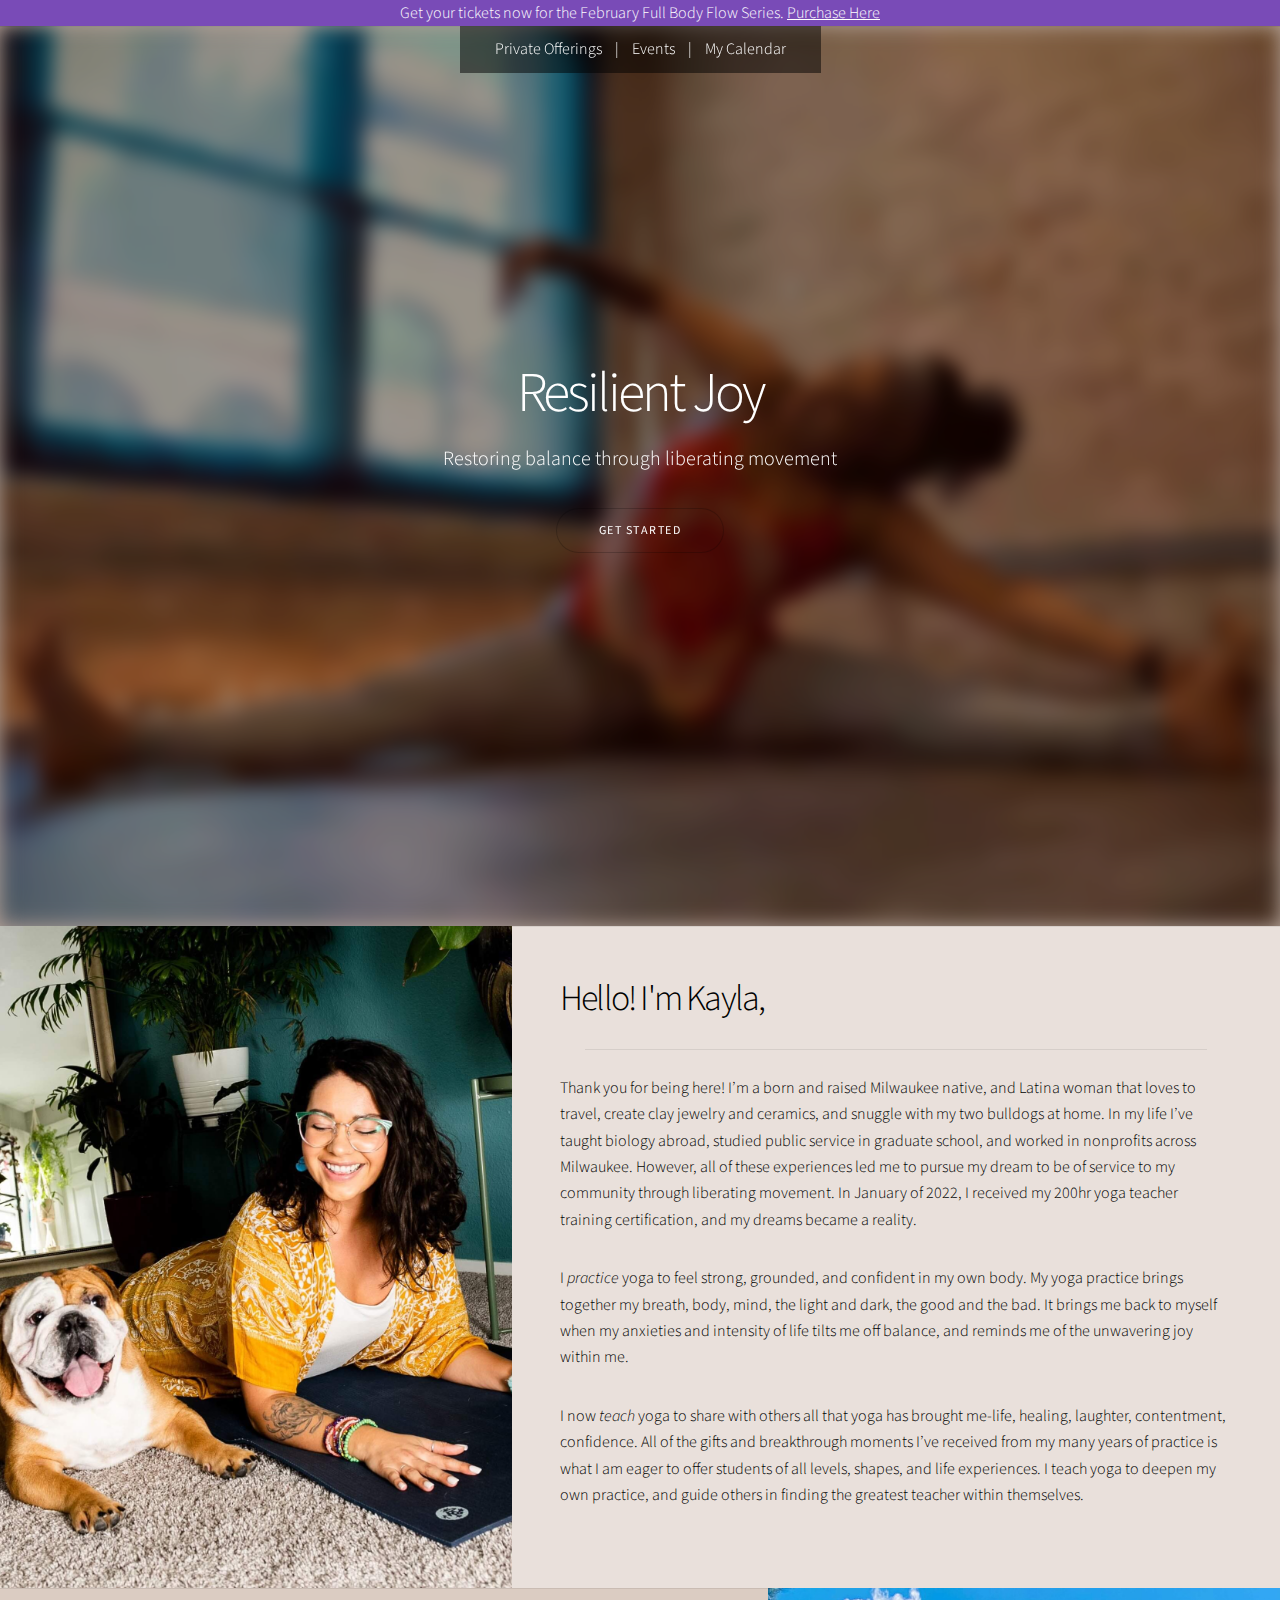
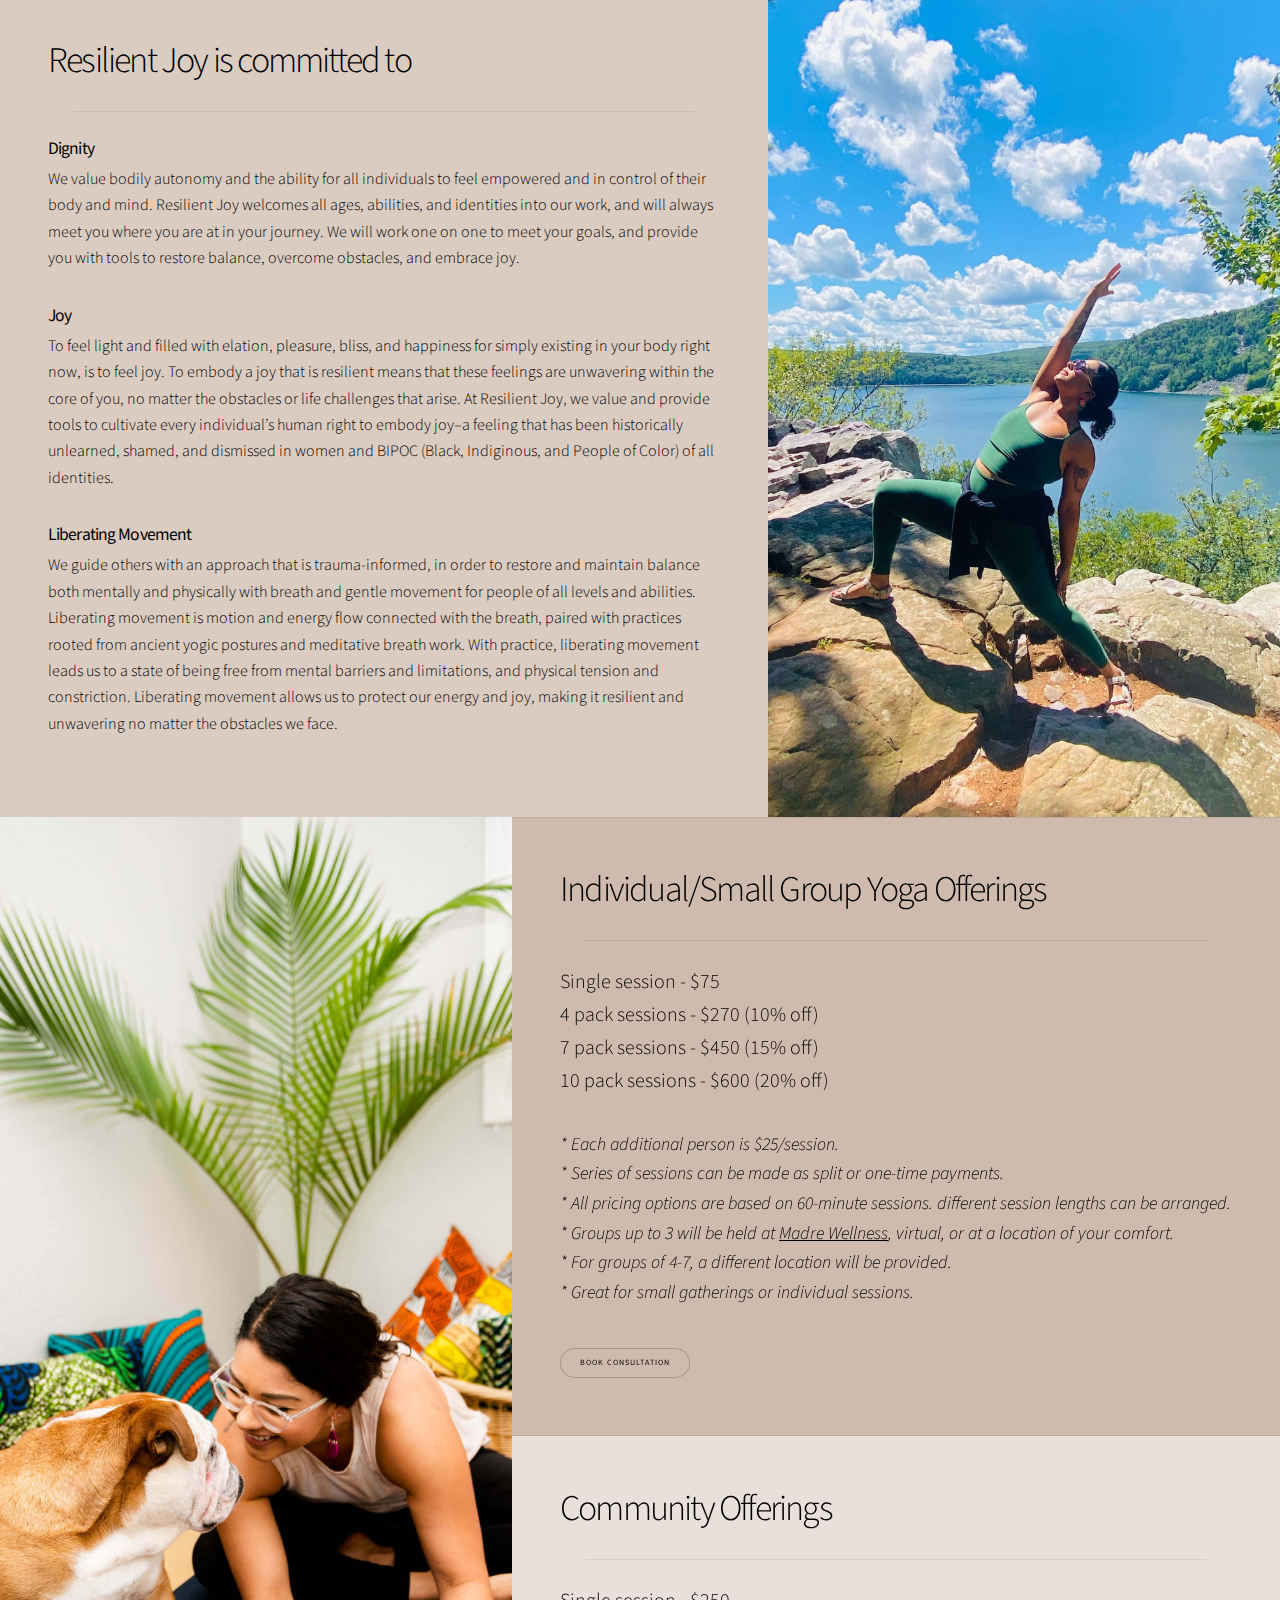
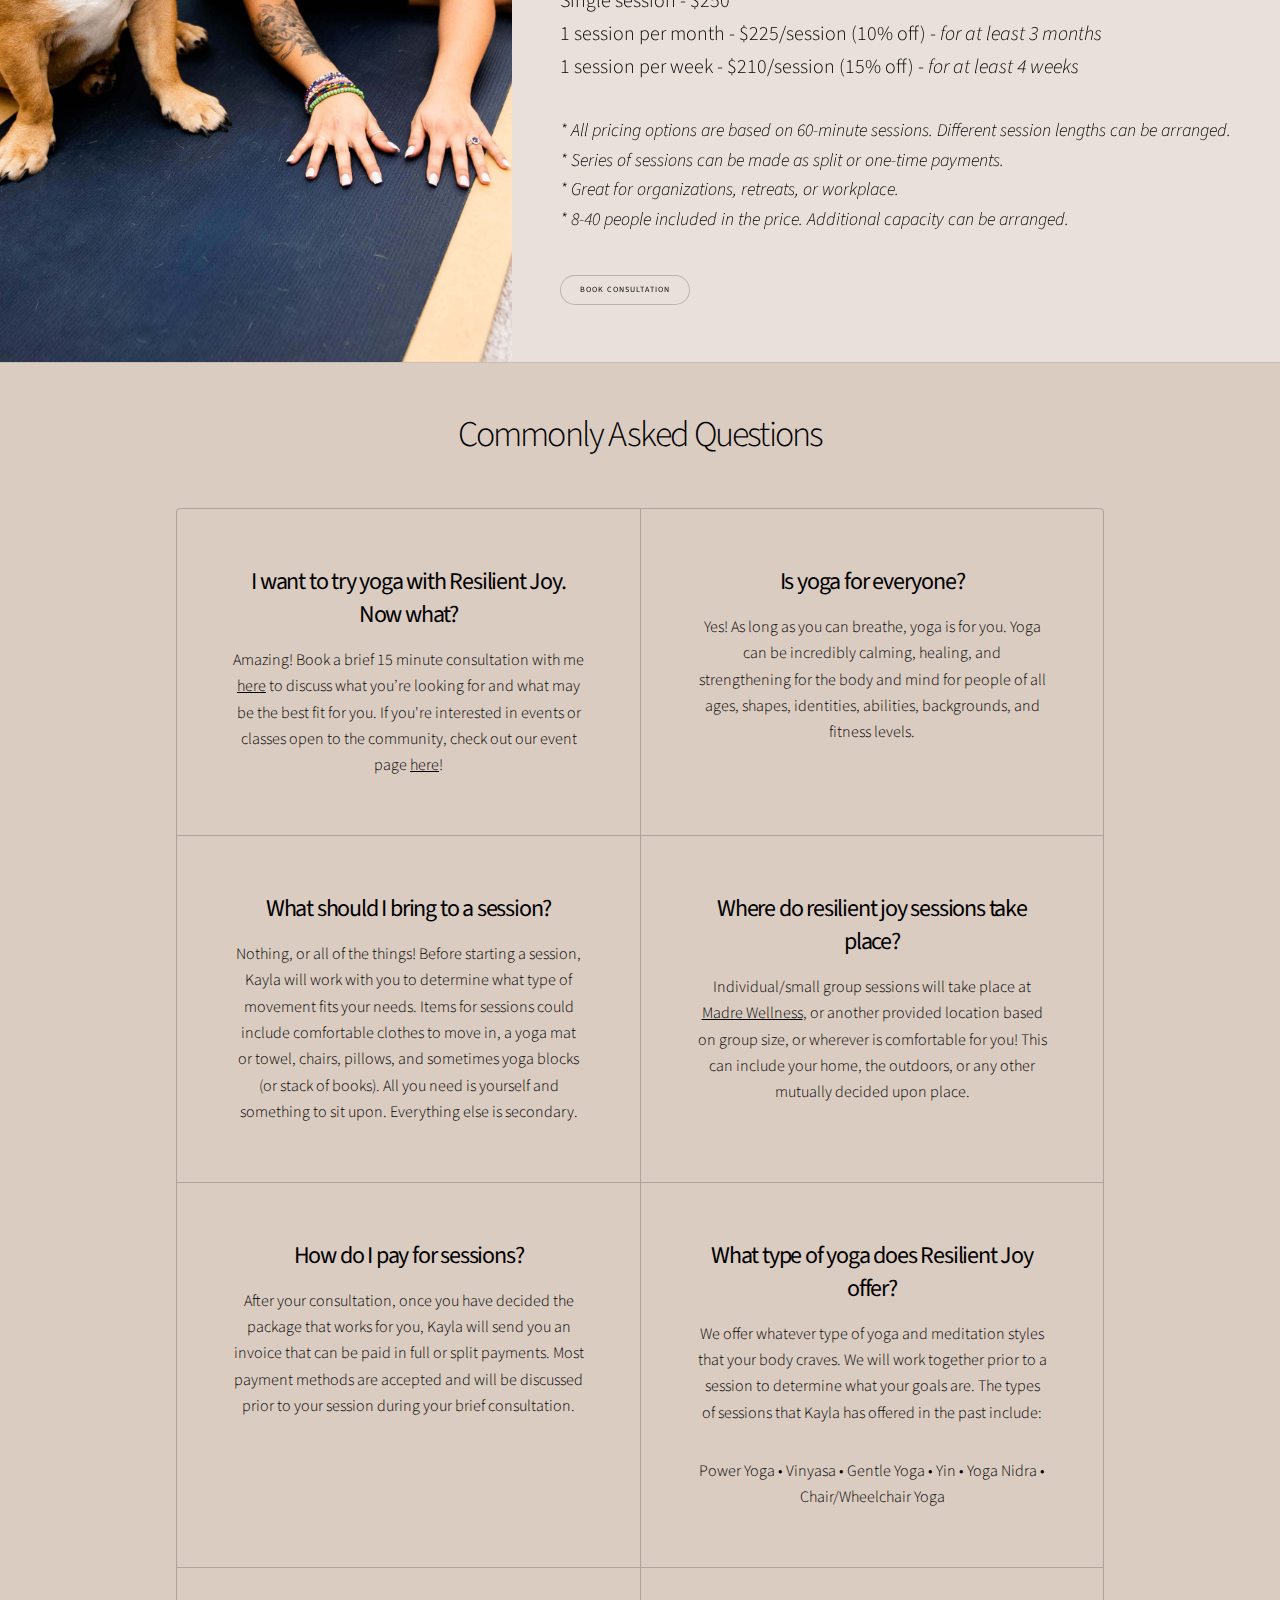
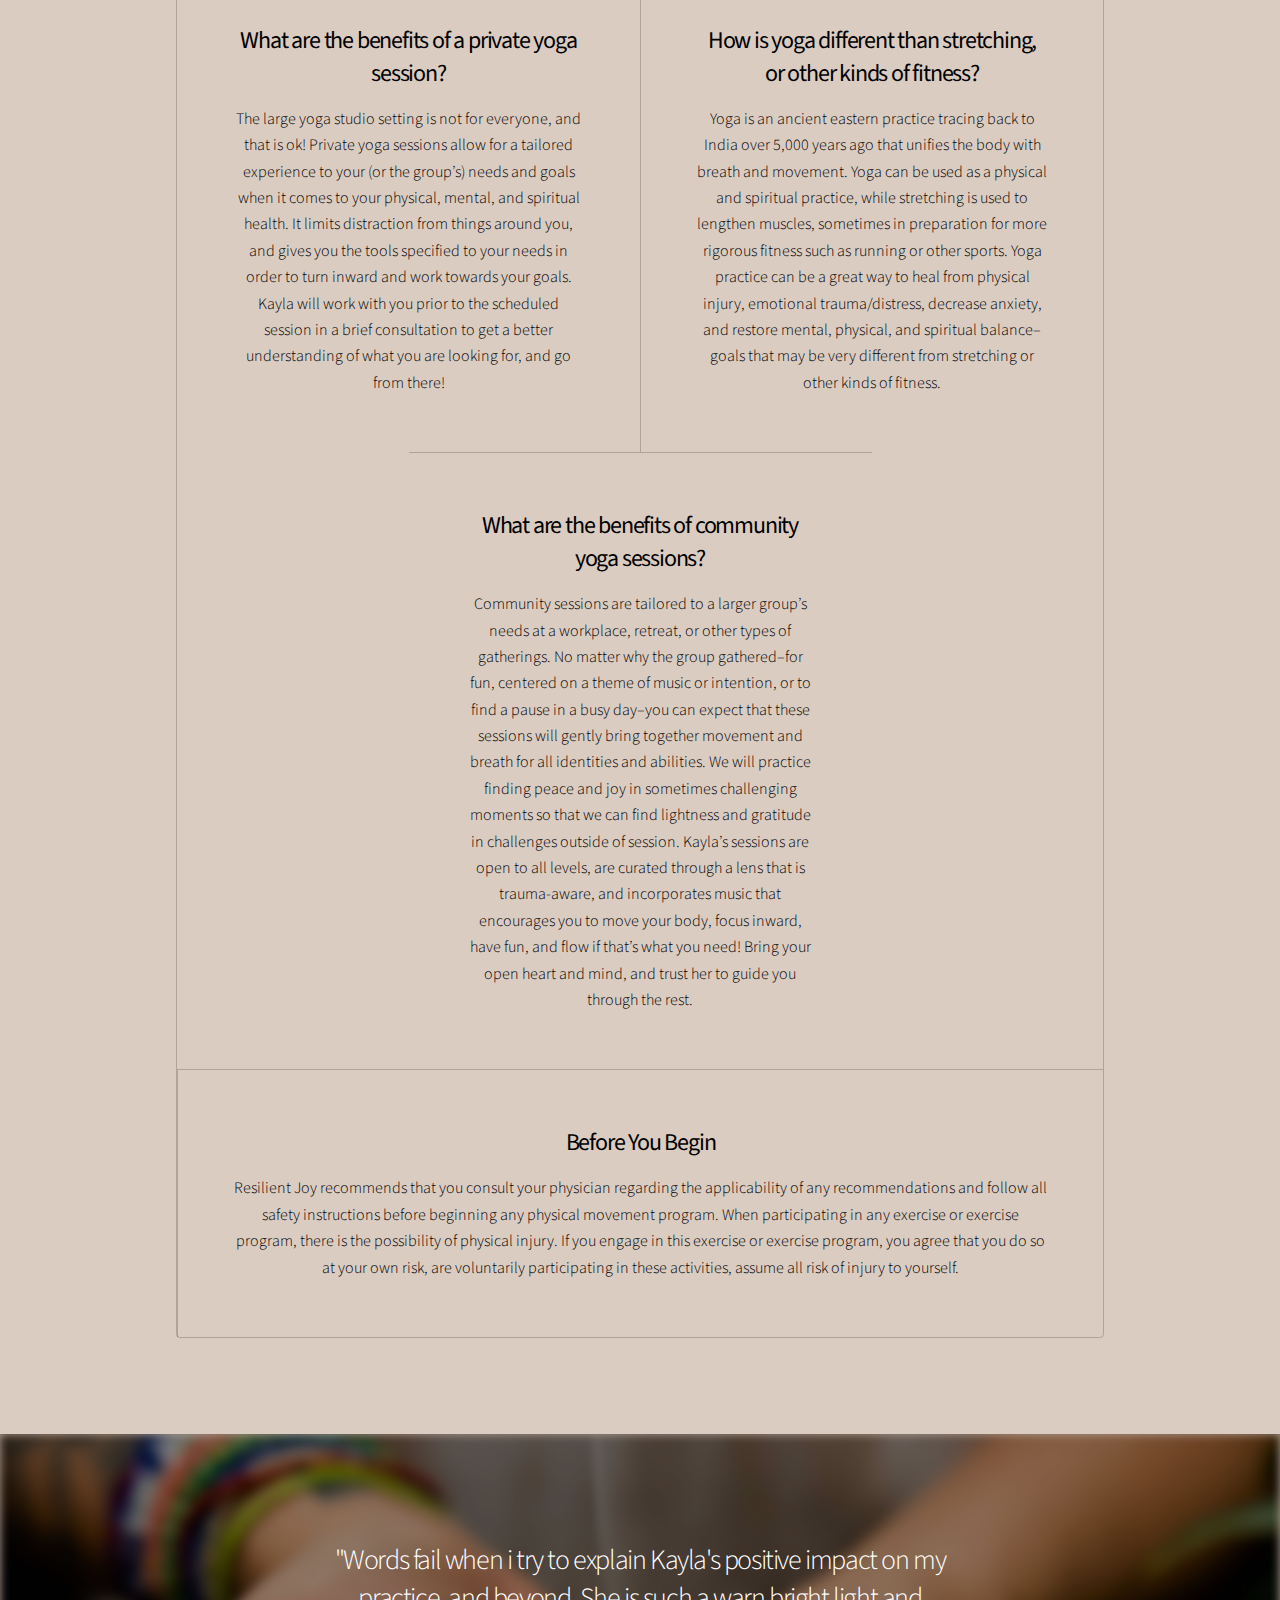
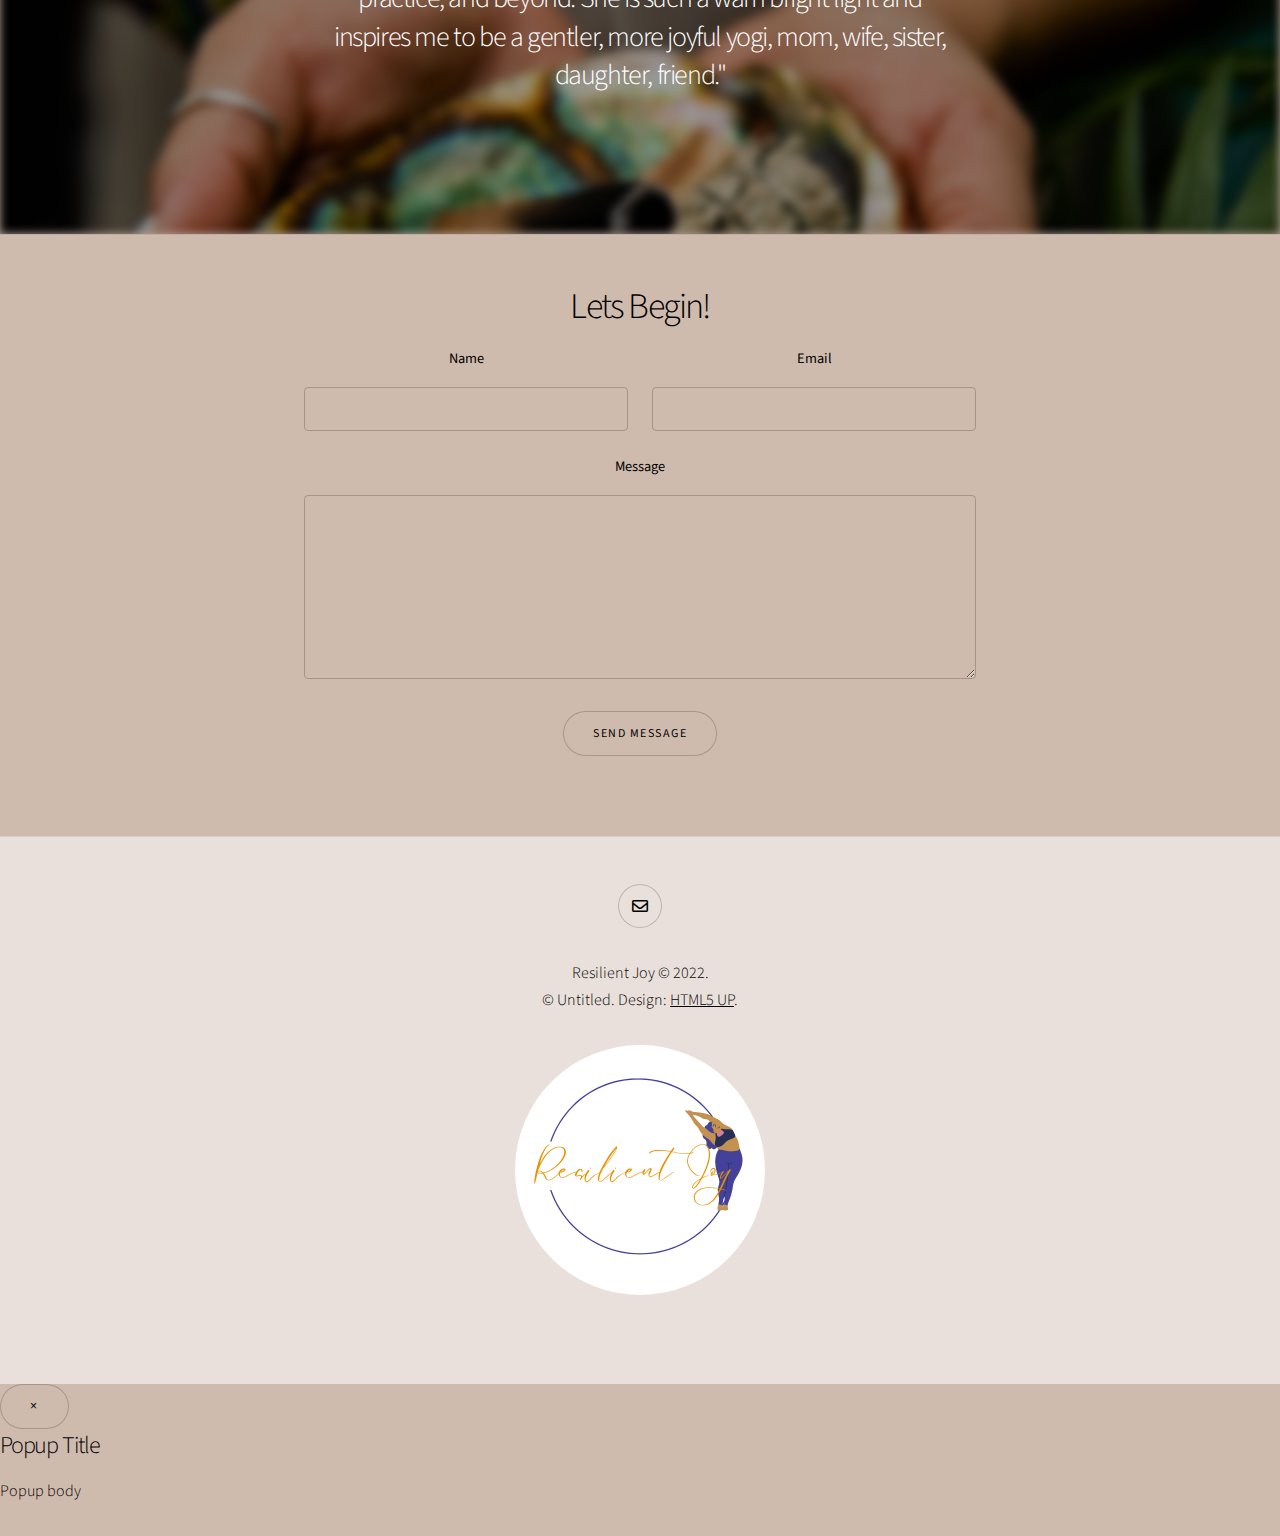
==== commit f4ace730: "Updates" ====
--- a/index.html
+++ b/index.html
@@ -23,15 +23,21 @@
 	<!-- Wrapper -->
 	<div id="wrapper" class="divided">
 
+		<section
+		class="" style="background: #794bb7; color: white; text-align: center;">
+			Get your tickets now for the February Full Body Flow Series. <a style="color: white;" href="events/full-body-february-flow">Purchase Here</a>
+		</section>
+
 		<!-- One -->
 		<section
 			class="banner style5 orient-left content-align-left image-position-right fullscreen onload-image-fade-in onload-content-fade-right home">
+
 			<div class="header-menu">
 				<a class="smooth-scroll-middle" href="#private-community-yoga">Private Offerings</a>
 				|
-				<a href="events/index.html" style="padding-left: 10px; padding-right: 10px;">Events</a>
+				<a href="events" style="padding-left: 10px; padding-right: 10px;">Events</a>
 				|
-				<a href="calendar/index.html" style="padding-left: 10px;">My Calendar</a>
+				<a href="calendar" style="padding-left: 10px;">My Calendar</a>
 			</div>
 
 			<div class="content">
@@ -129,7 +135,7 @@
 					<p>* For groups of 4-7, a different location will be provided.</p>
 					<p>* Great for small gatherings or individual
 						sessions.</p>
-					<p style="margin-top: 40px;"><a class="button book-now-button" href="calendar/index.html">Book Consultation</a></p>
+					<p style="margin-top: 40px;"><a class="button book-now-button" href="calendar">Book Consultation</a></p>
 				</div>
 				<div class="community-yoga">
 					<h2>Community Offerings</h2>
@@ -147,7 +153,7 @@
 					<p>* Great for organizations, retreats, or workplace.
 					</p>
 					<p>* 8-40 people included in the price. Additional capacity can be arranged.</p>
-					<p style="margin-top: 40px;"><a class="button book-now-button" href="calendar/index.html">Book Consultation</a></p>
+					<p style="margin-top: 40px;"><a class="button book-now-button" href="calendar">Book Consultation</a></p>
 				</div>
 			</div>
 			<div class="image">
@@ -162,7 +168,7 @@
 				<div class="items style2 big">
 					<section>
 						<h3>I want to try yoga with Resilient Joy. Now what?</h3>
-						<p>Amazing! Book a brief 15 minute consultation with me <a href="calendar/index.html">here</a> to discuss what you’re looking for and what may be the best fit for you. If you're interested in events or classes open to the community, check out our event page <a href="events/index.html">here</a>! </p>
+						<p>Amazing! Book a brief 15 minute consultation with me <a href="calendar">here</a> to discuss what you’re looking for and what may be the best fit for you. If you're interested in events or classes open to the community, check out our event page <a href="events">here</a>! </p>
 					</section>
 					<section>
 						<h3>Is yoga for everyone?</h3>
@@ -291,6 +297,19 @@
 
 	</div>
 
+
+	<div id="popup" class="popup-wrapper hide">
+		<div class="popup-content">
+		  <div class="popup-title">
+			<button type="button" class="popup-close">&times;</button>
+			<h3>Popup Title</h3>
+		  </div>
+		  <div class="popup-body">
+			<p>Popup body</p>
+		  </div>
+		</div>
+	  </div>
+
 	<!-- Scripts -->
 	<script src="assets/js/jquery.min.js"></script>
 	<script src="assets/js/jquery.scrollex.min.js"></script>
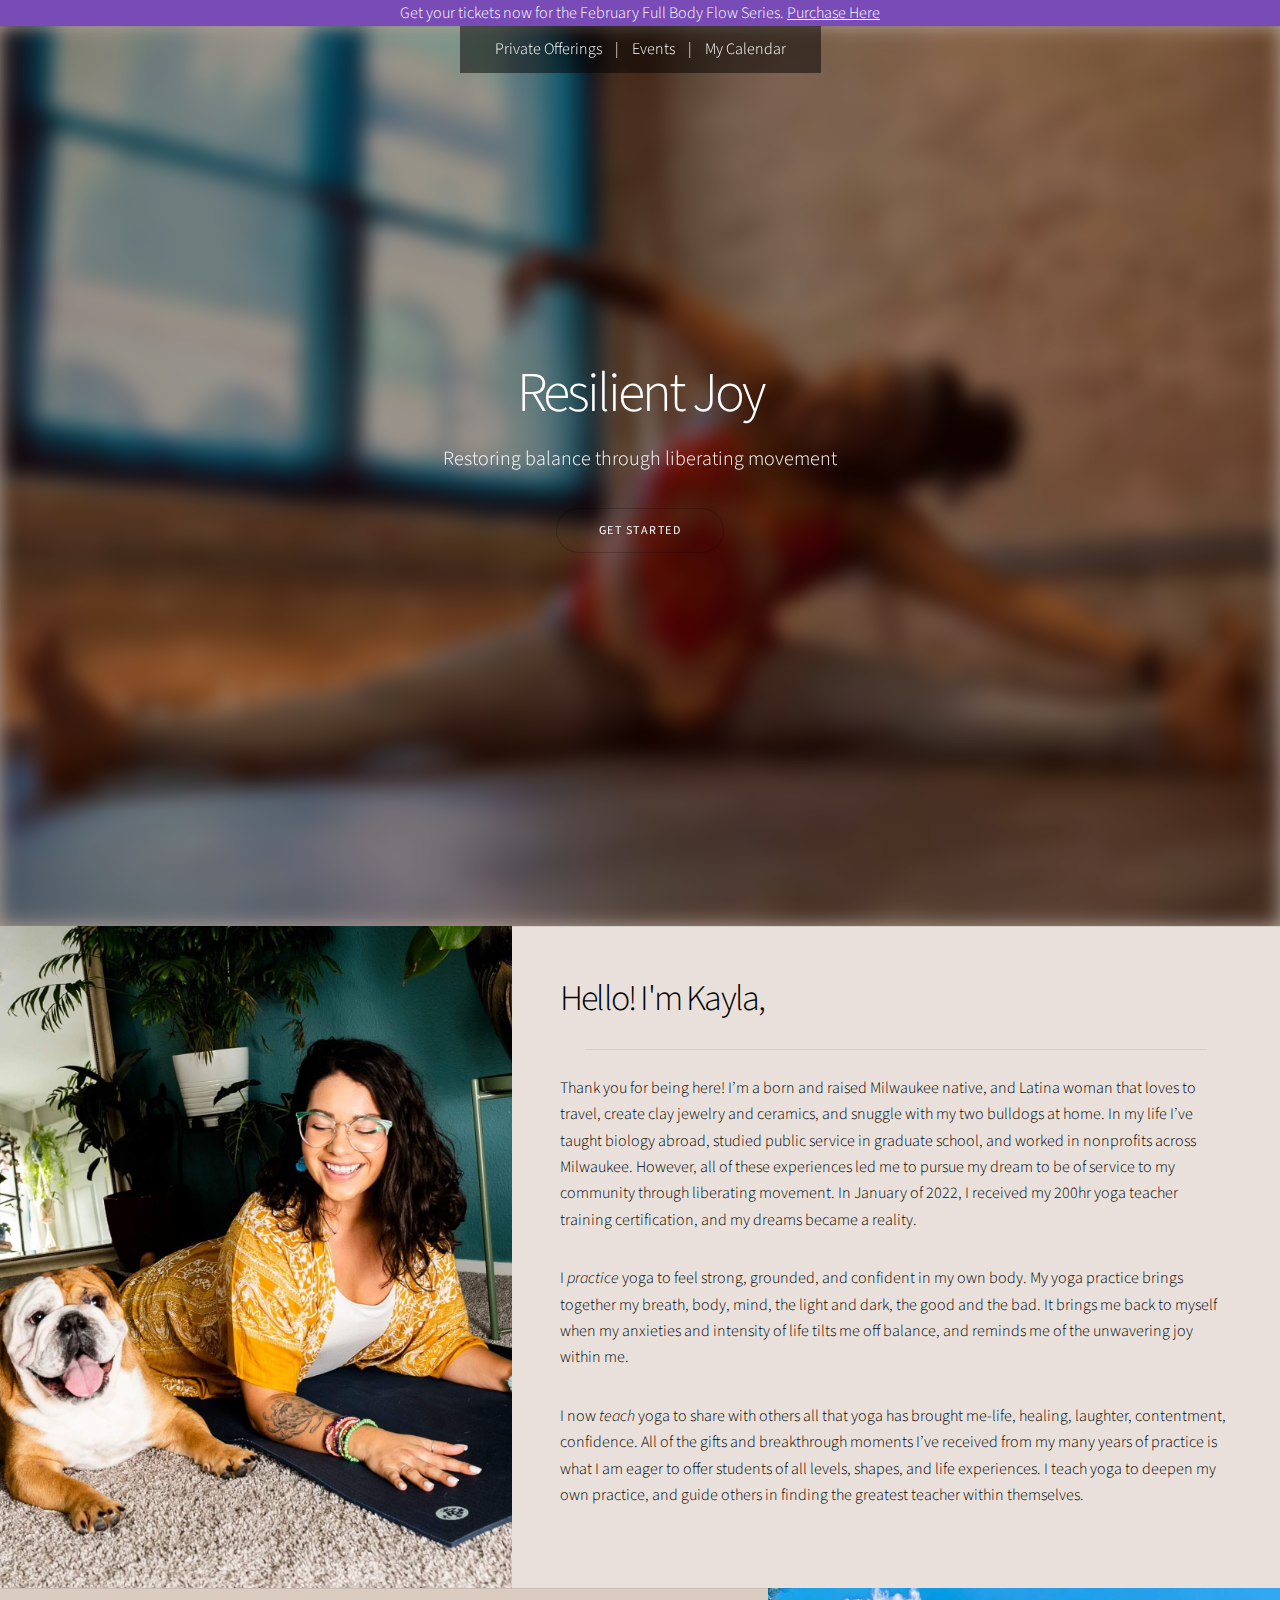
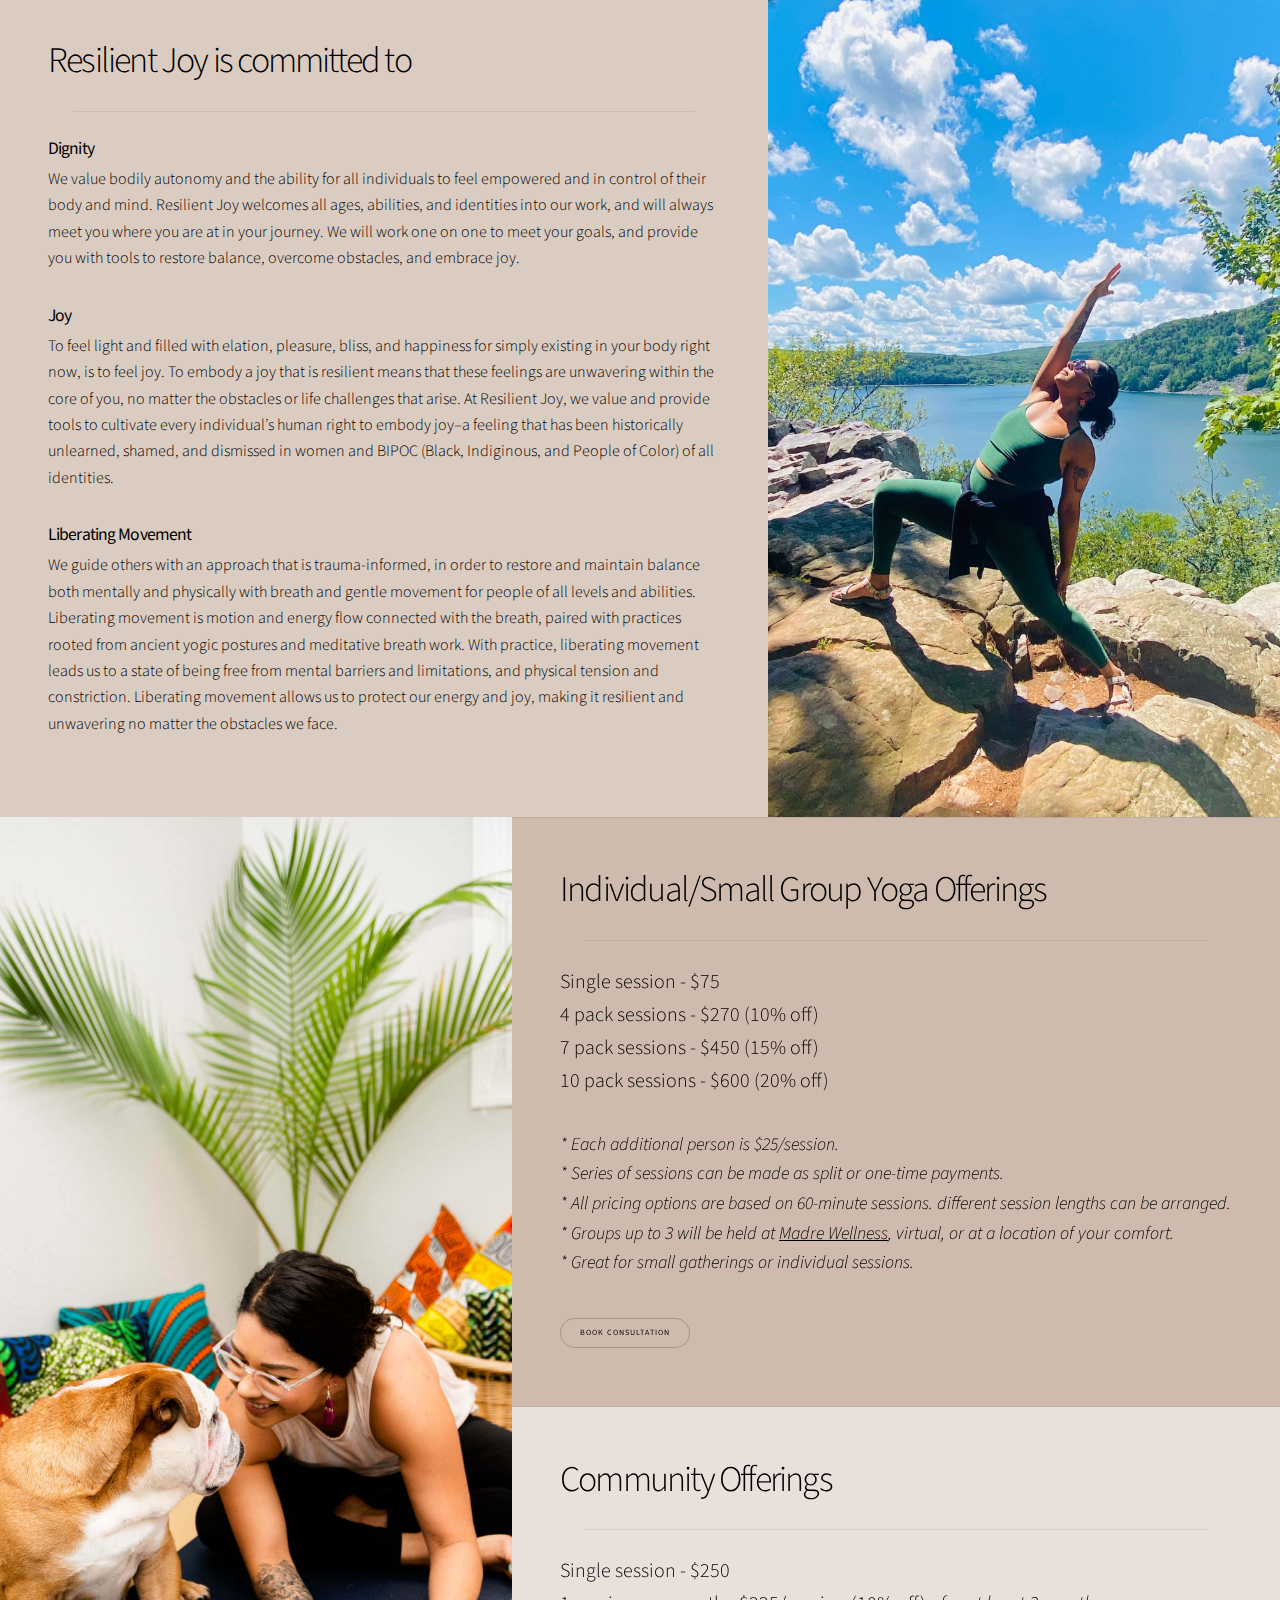
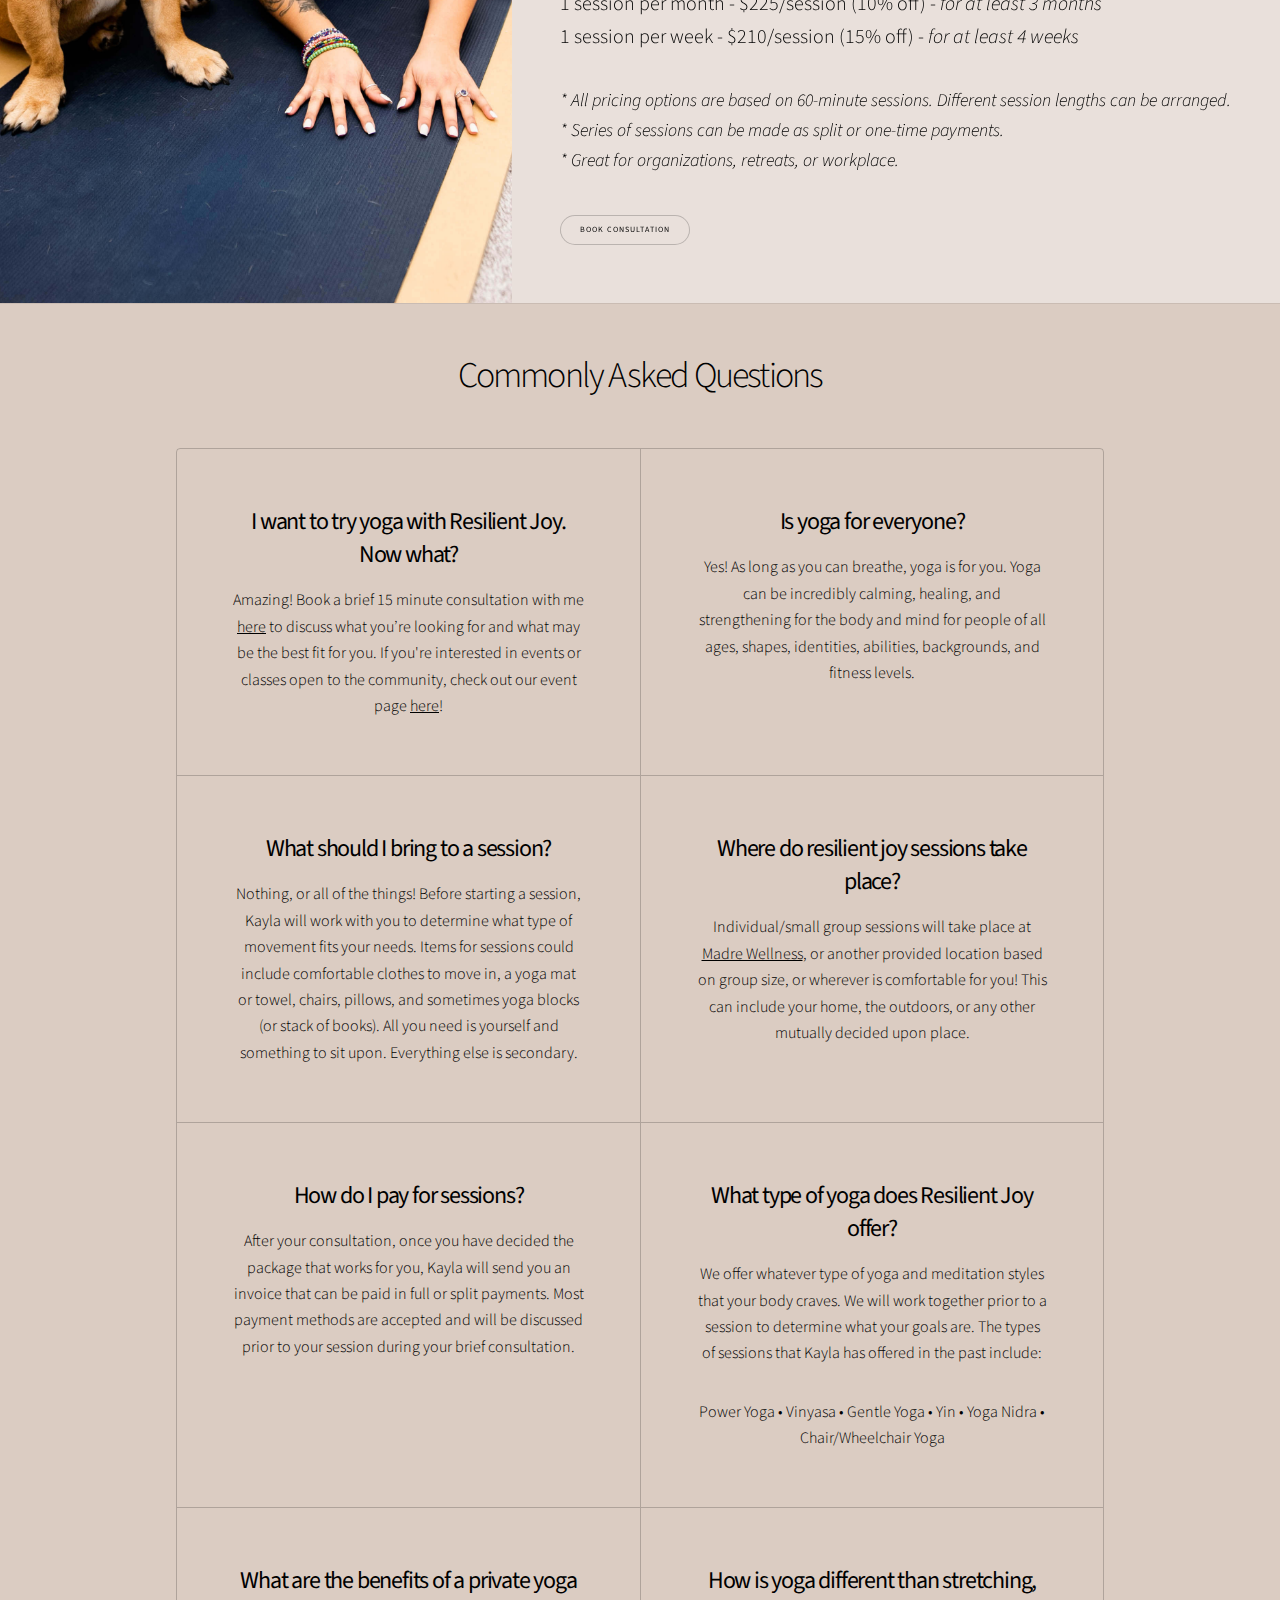
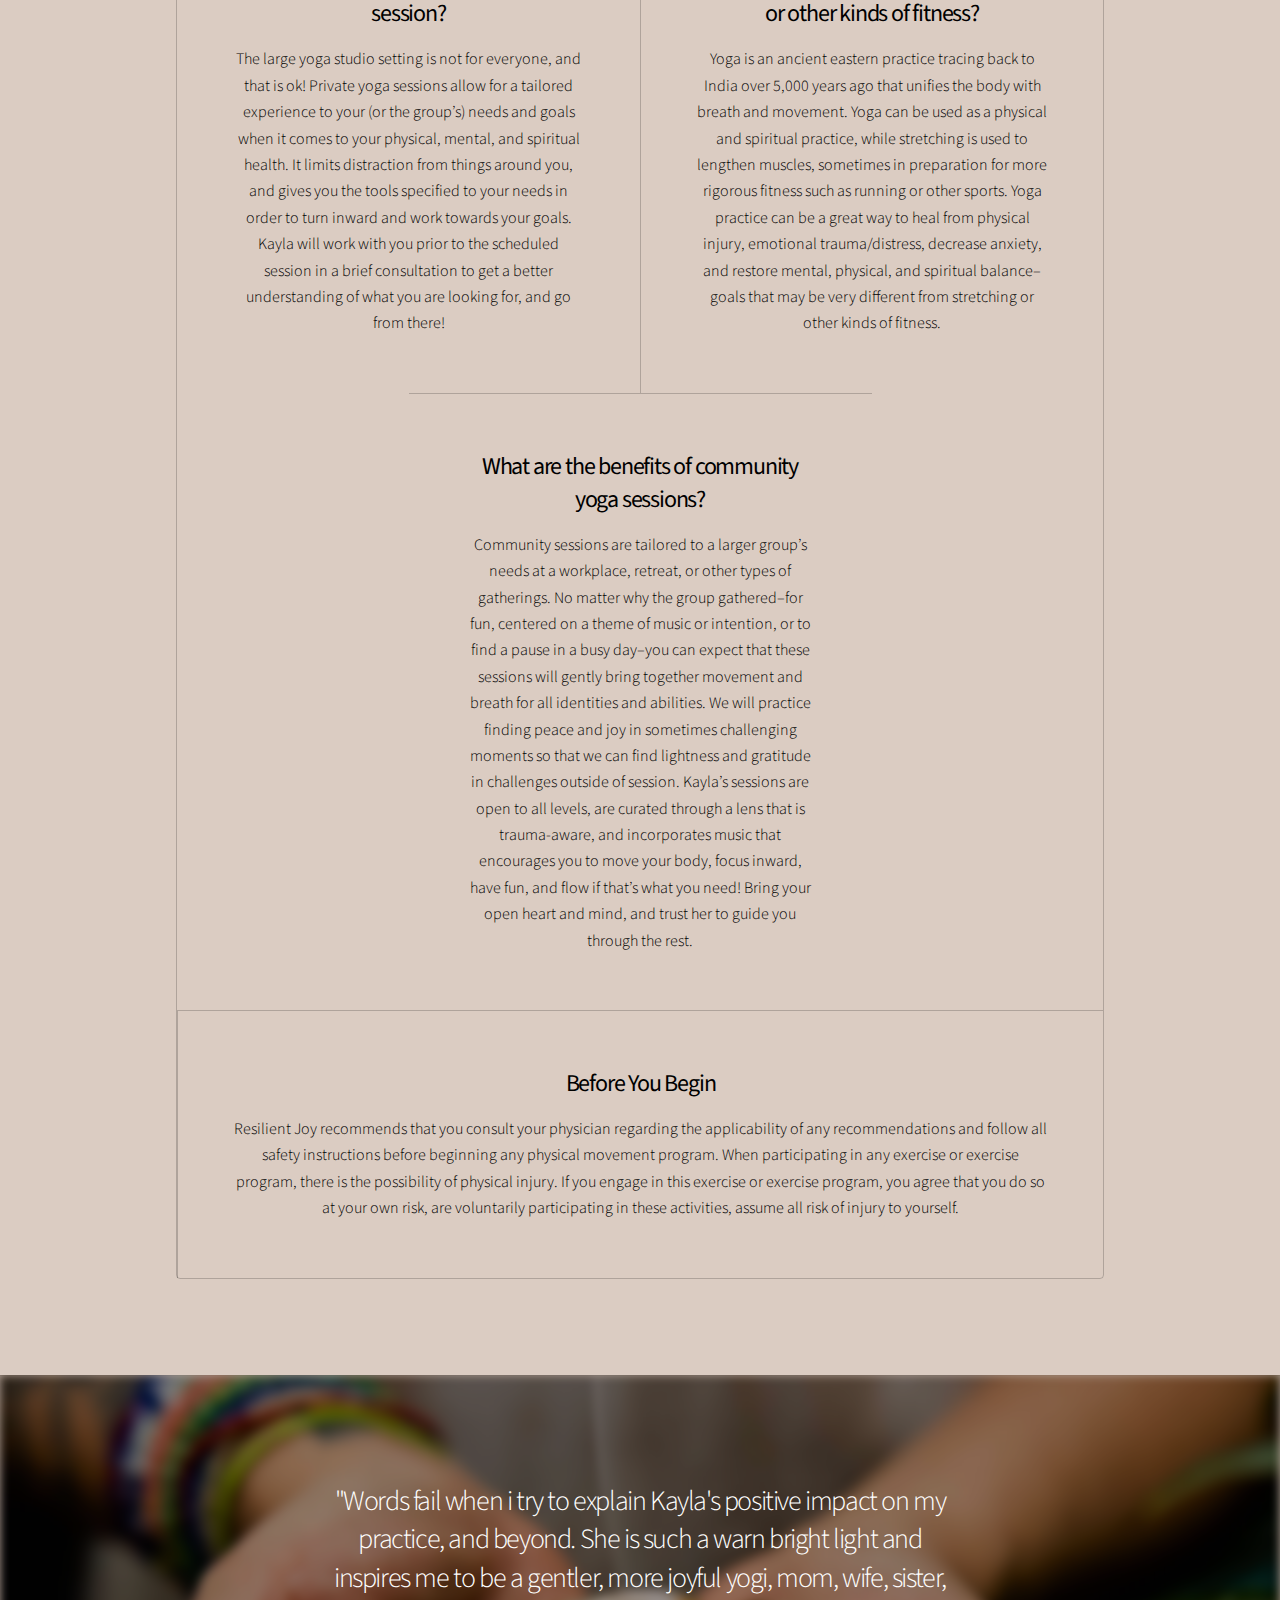
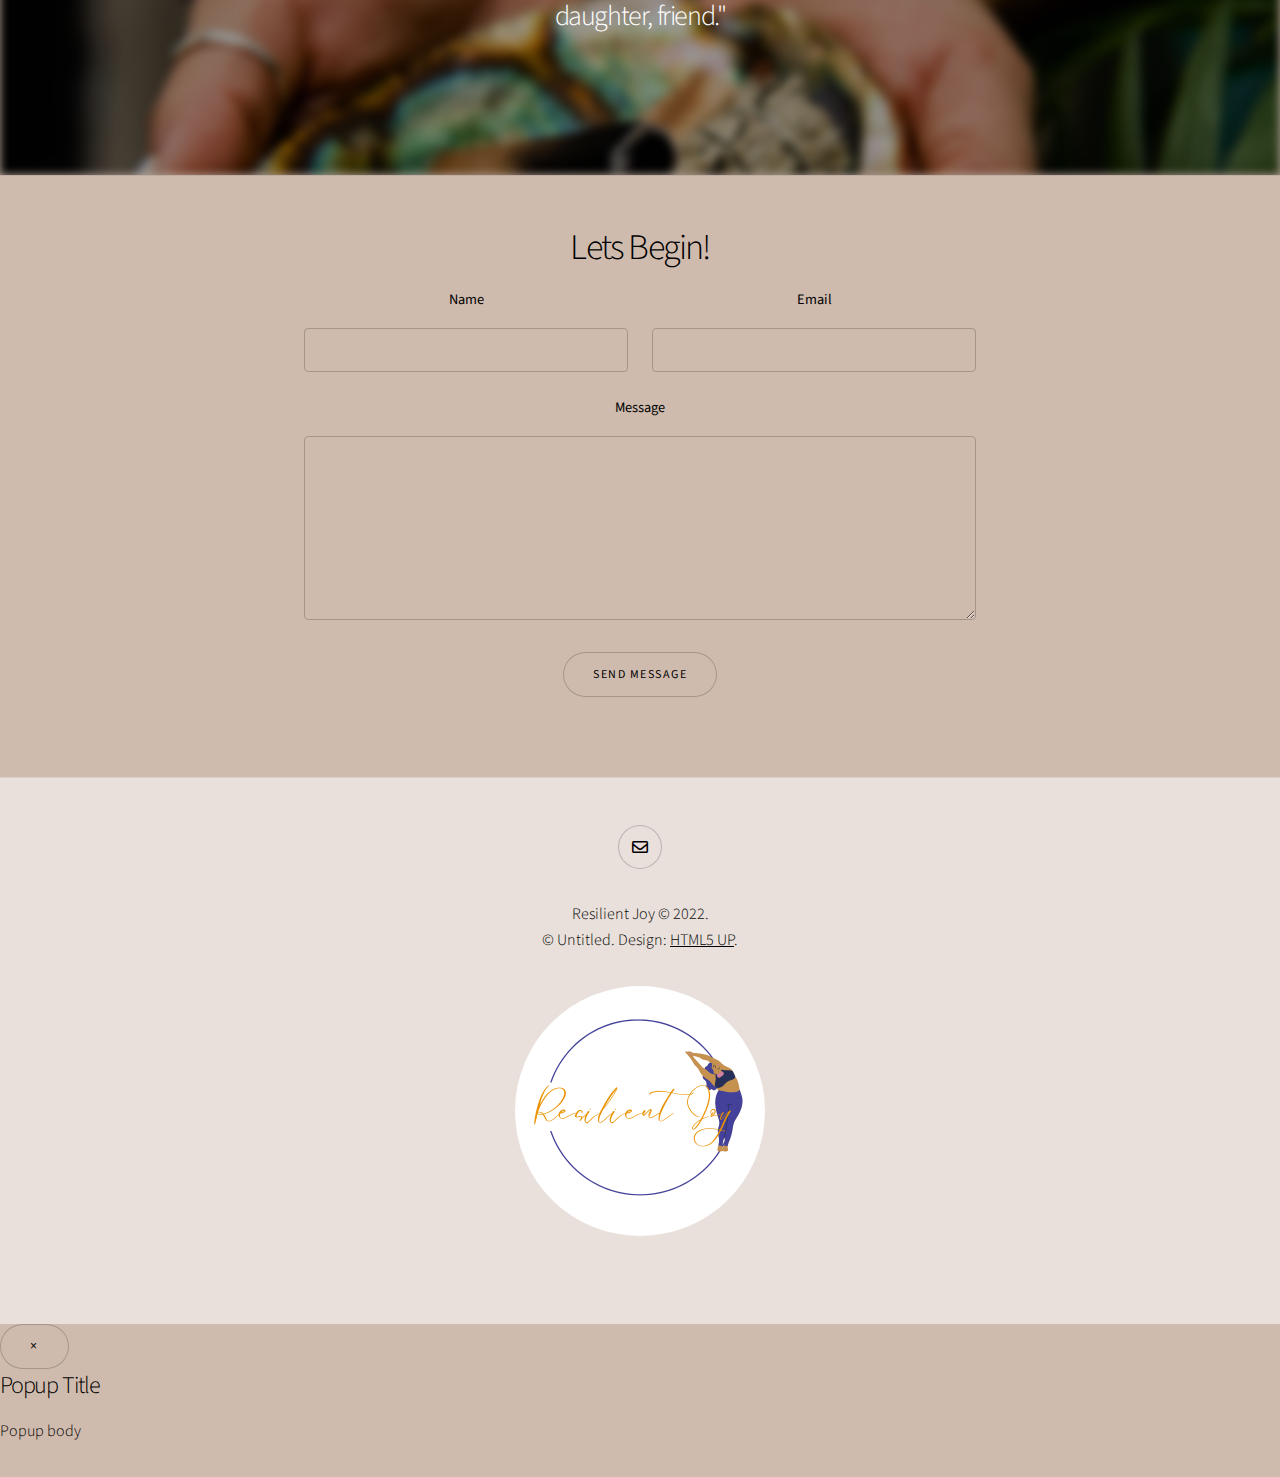
==== commit 10d04707: "Updates" ====
--- a/index.html
+++ b/index.html
@@ -132,7 +132,6 @@
 					<p>* All pricing options are based on 60-minute
 						sessions. different session lengths can be arranged.</p>
 					<p>* Groups up to 3 will be held at <a href="https://madrewellness.com/">Madre Wellness</a>, virtual, or at a location of your comfort.</p>
-					<p>* For groups of 4-7, a different location will be provided.</p>
 					<p>* Great for small gatherings or individual
 						sessions.</p>
 					<p style="margin-top: 40px;"><a class="button book-now-button" href="calendar">Book Consultation</a></p>
@@ -152,7 +151,6 @@
 					<p>* Series of sessions can be made as split or one-time payments.</p>
 					<p>* Great for organizations, retreats, or workplace.
 					</p>
-					<p>* 8-40 people included in the price. Additional capacity can be arranged.</p>
 					<p style="margin-top: 40px;"><a class="button book-now-button" href="calendar">Book Consultation</a></p>
 				</div>
 			</div>
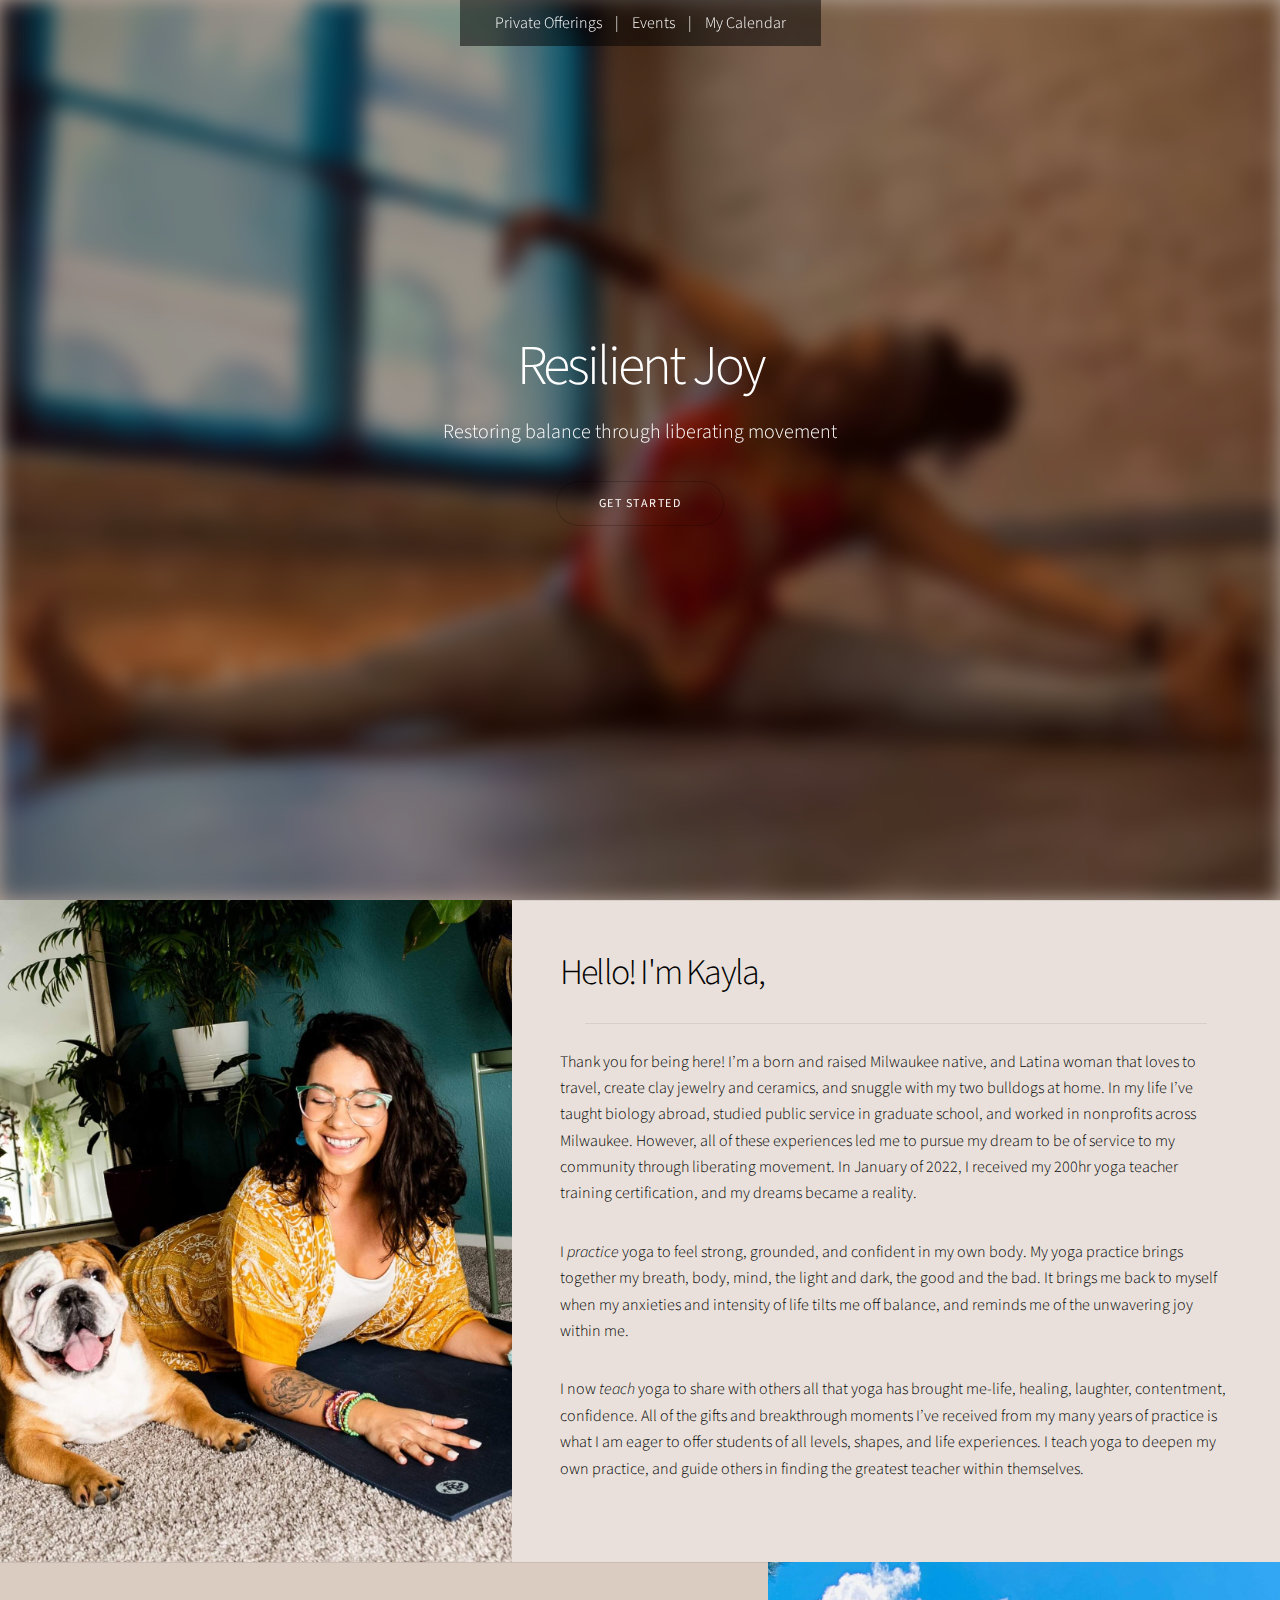
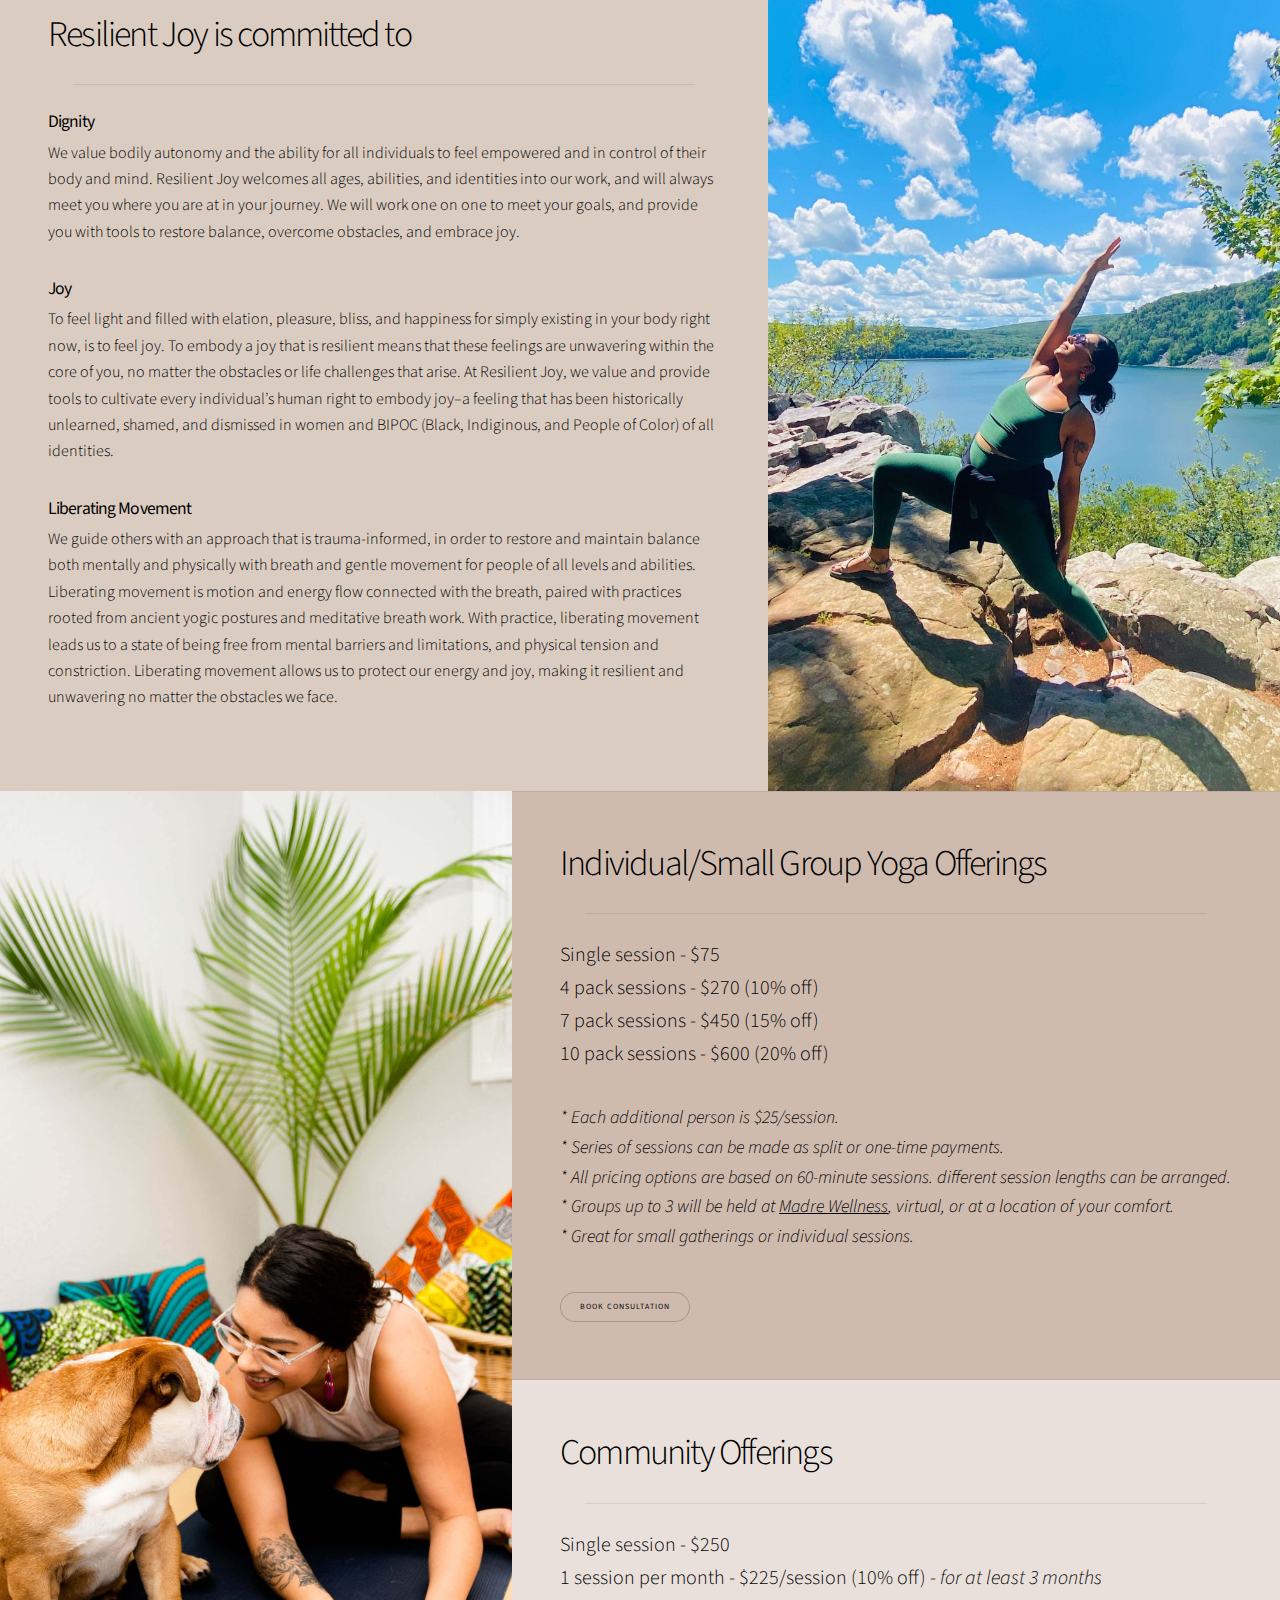
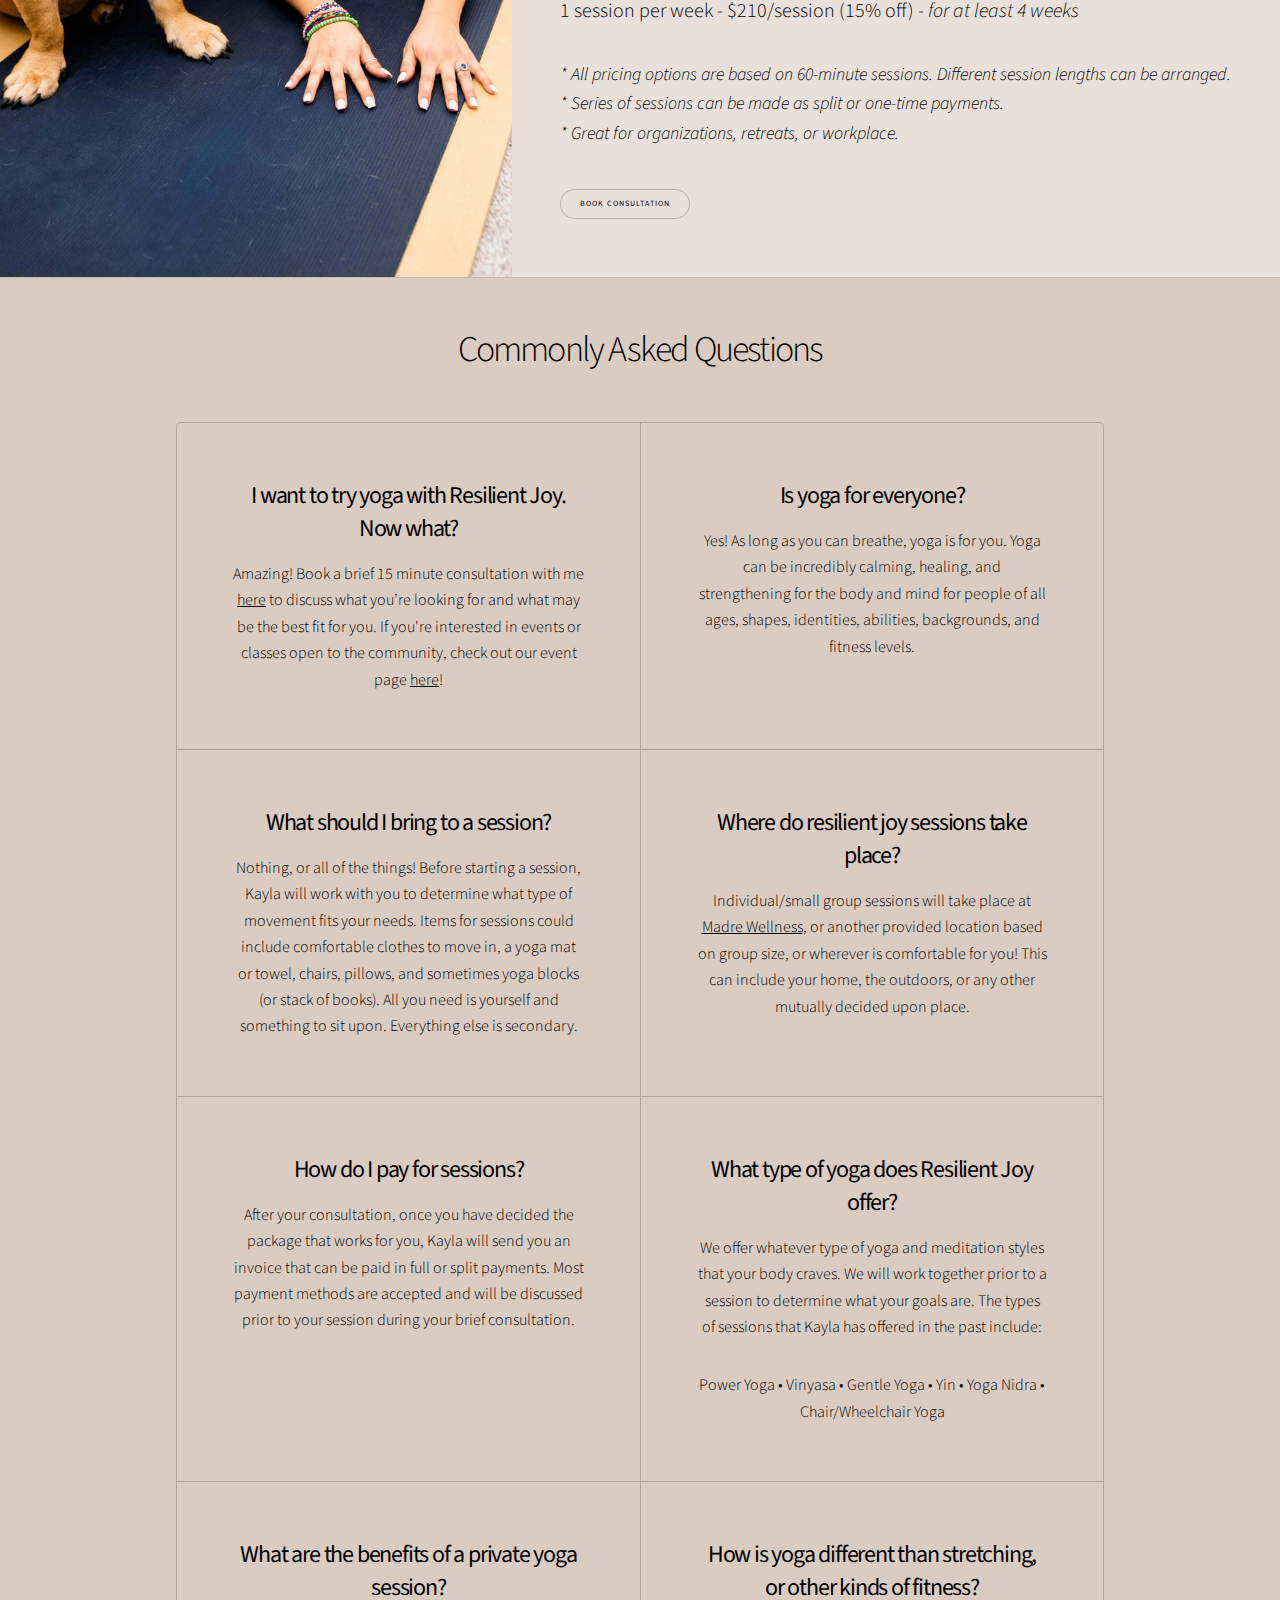
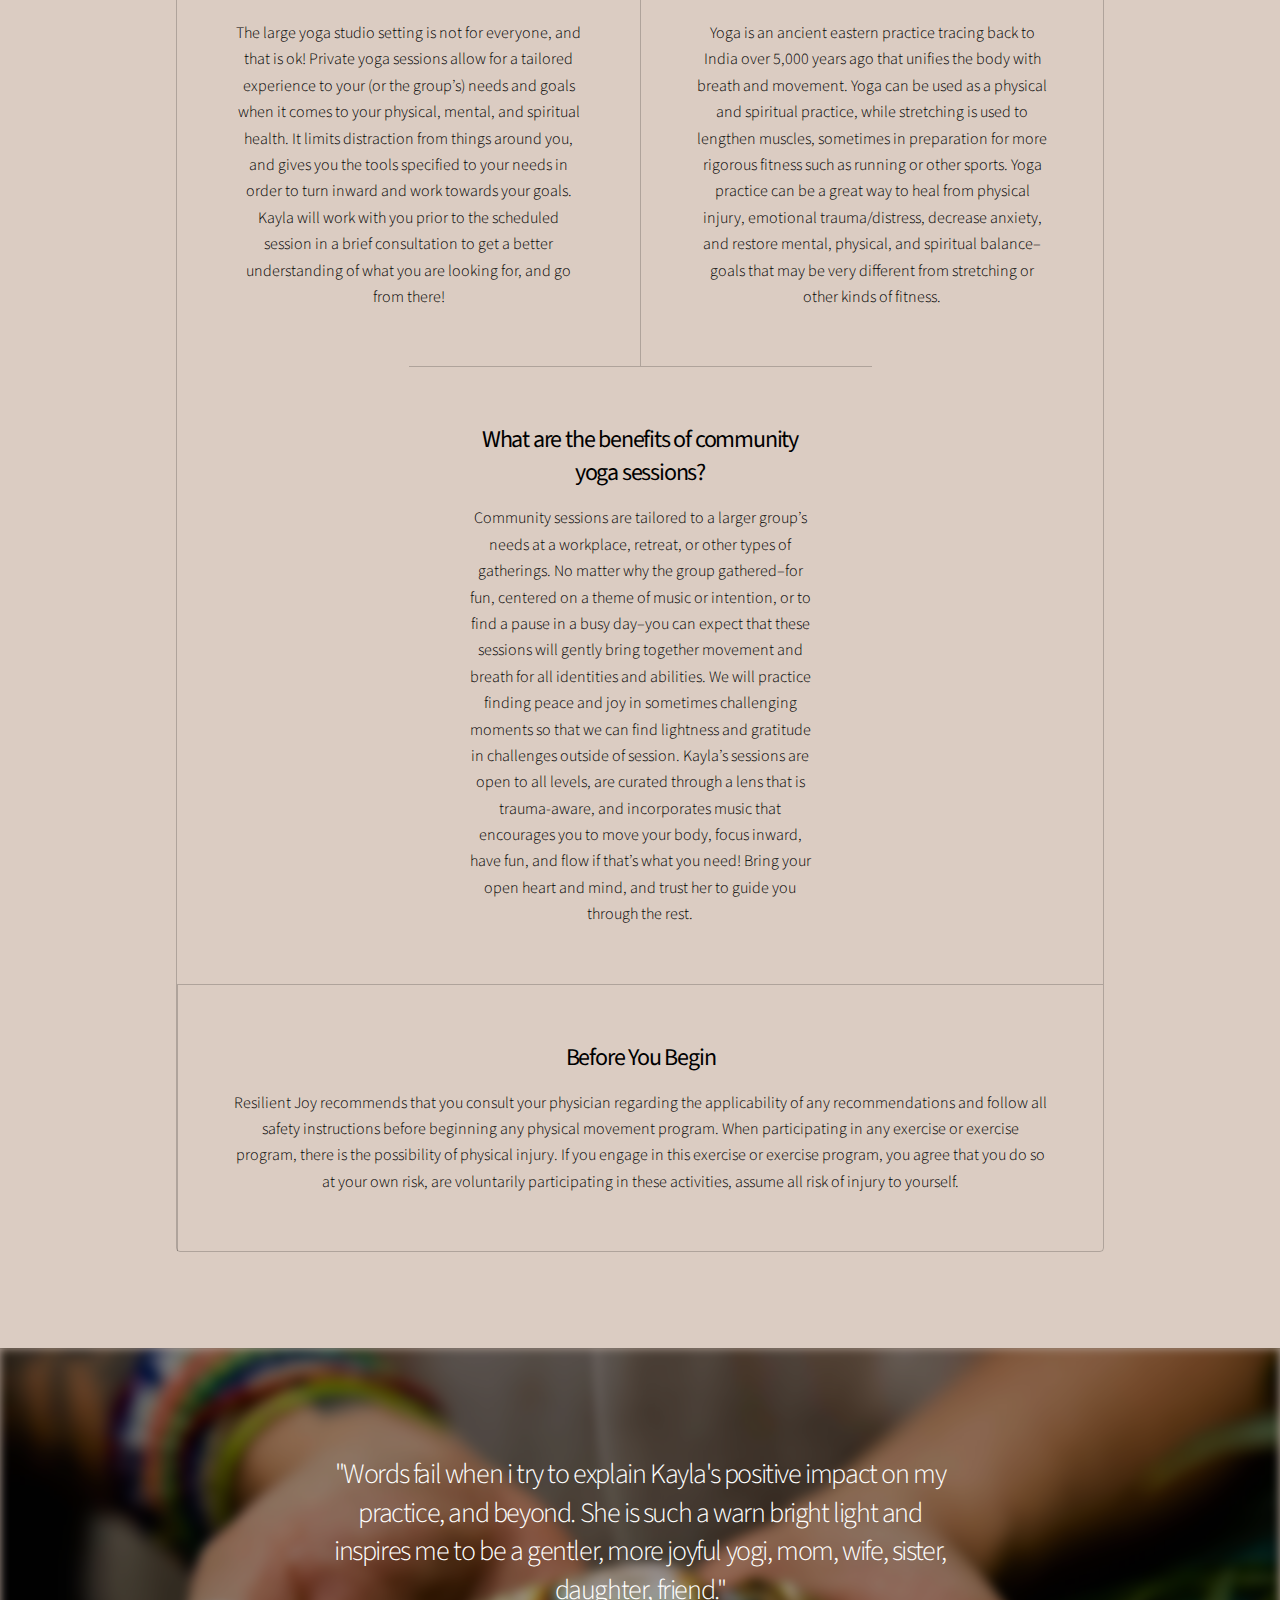
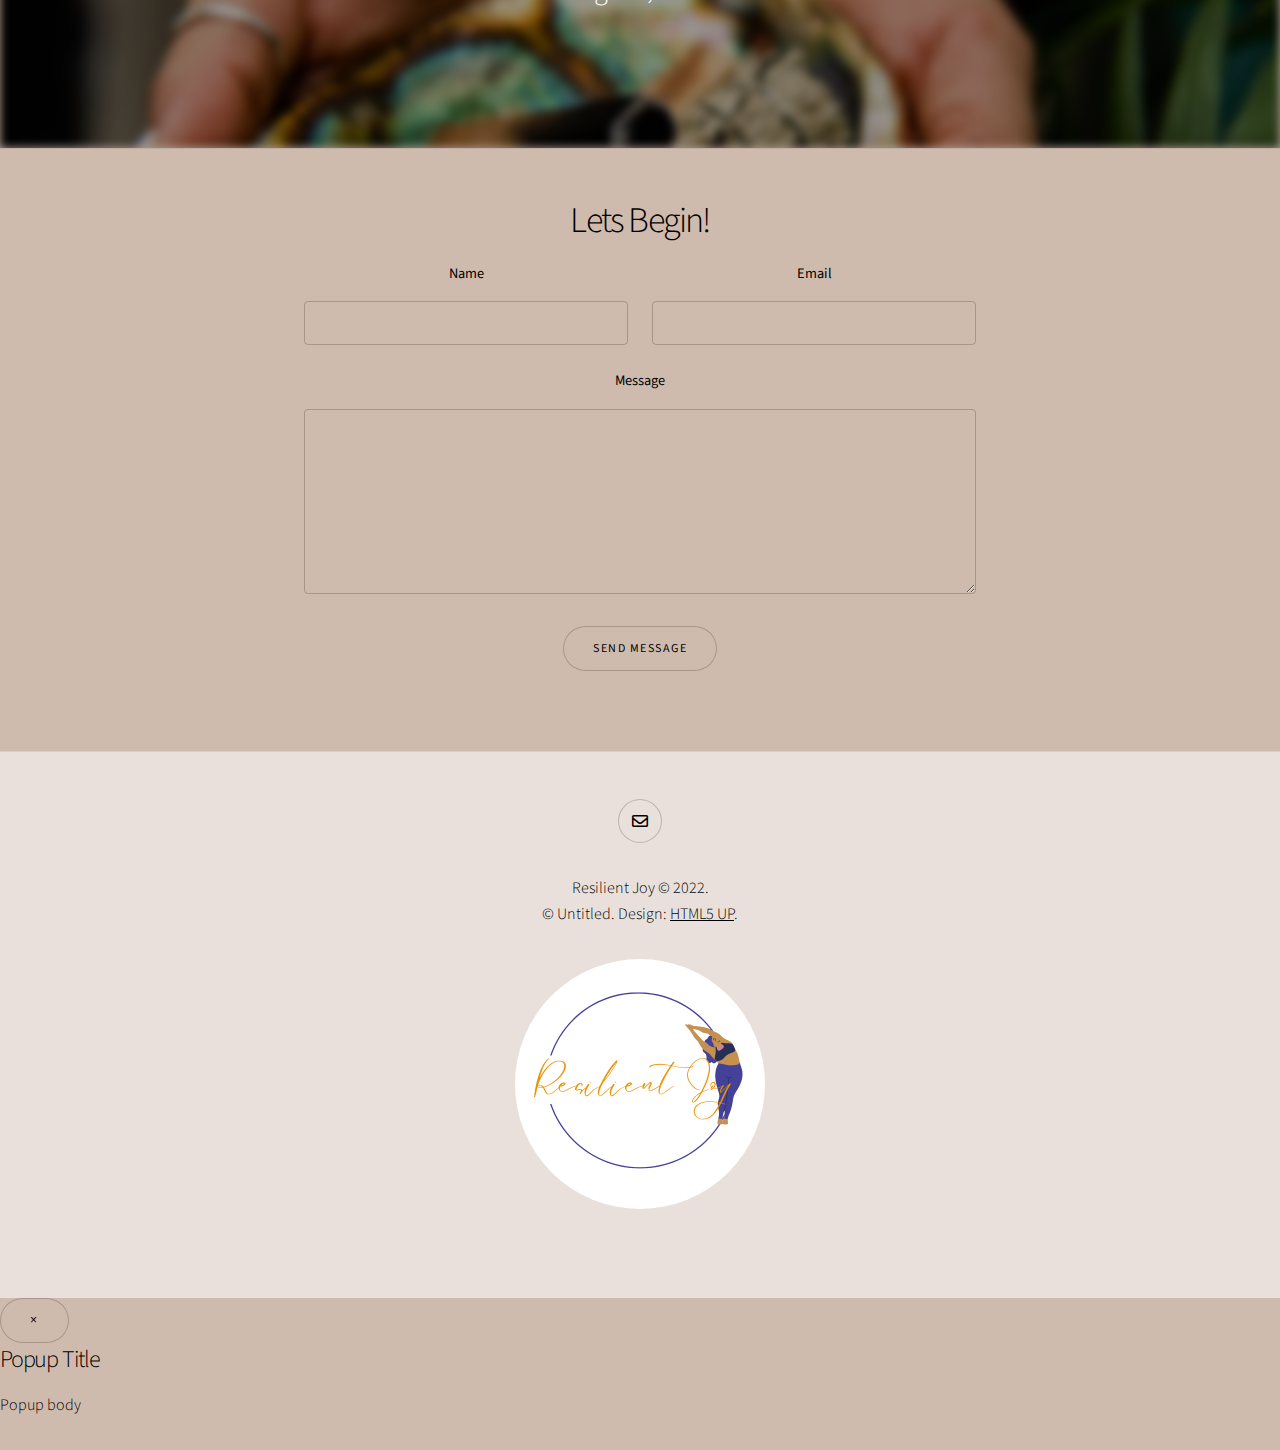
==== commit 2ec5fb25: "Updates" ====
--- a/index.html
+++ b/index.html
@@ -23,10 +23,10 @@
 	<!-- Wrapper -->
 	<div id="wrapper" class="divided">
 
-		<section
+		<!-- <section
 		class="" style="background: #794bb7; color: white; text-align: center;">
 			Get your tickets now for the February Full Body Flow Series. <a style="color: white;" href="events/full-body-february-flow">Purchase Here</a>
-		</section>
+		</section> -->
 
 		<!-- One -->
 		<section
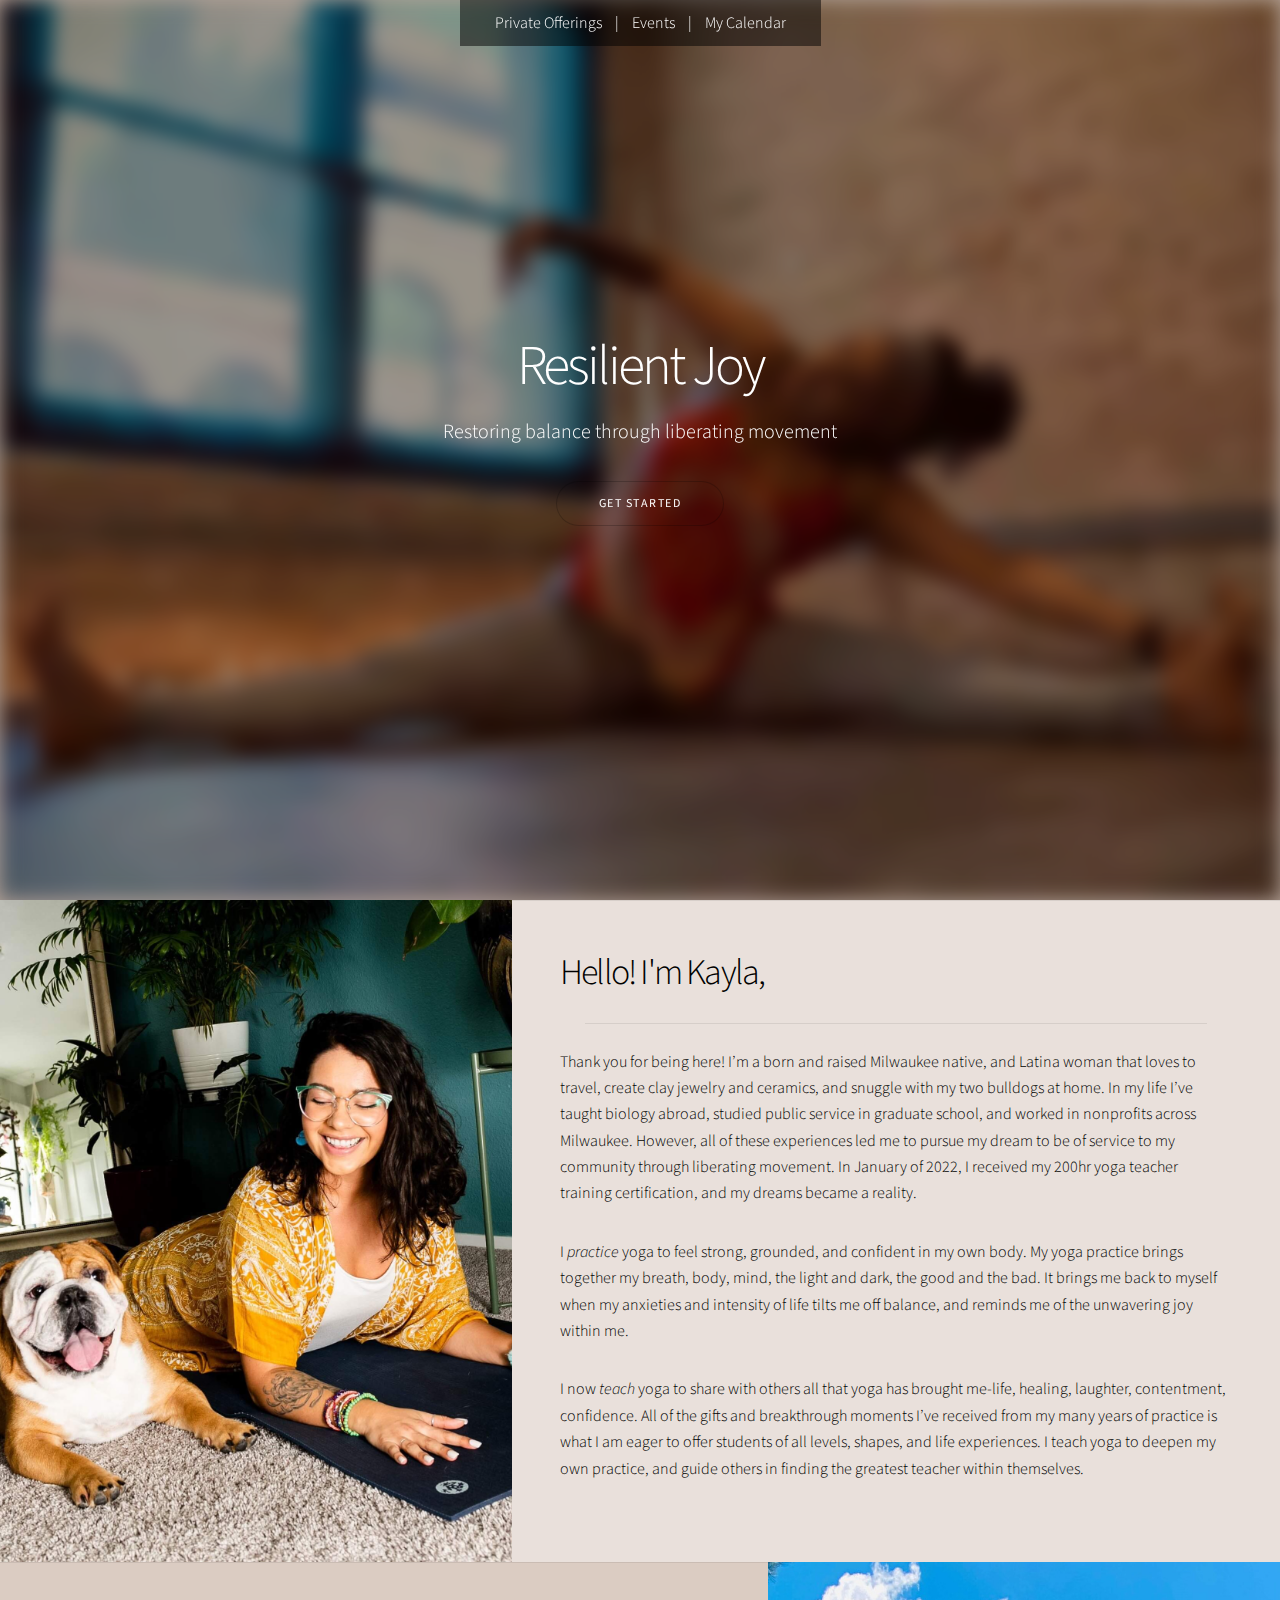
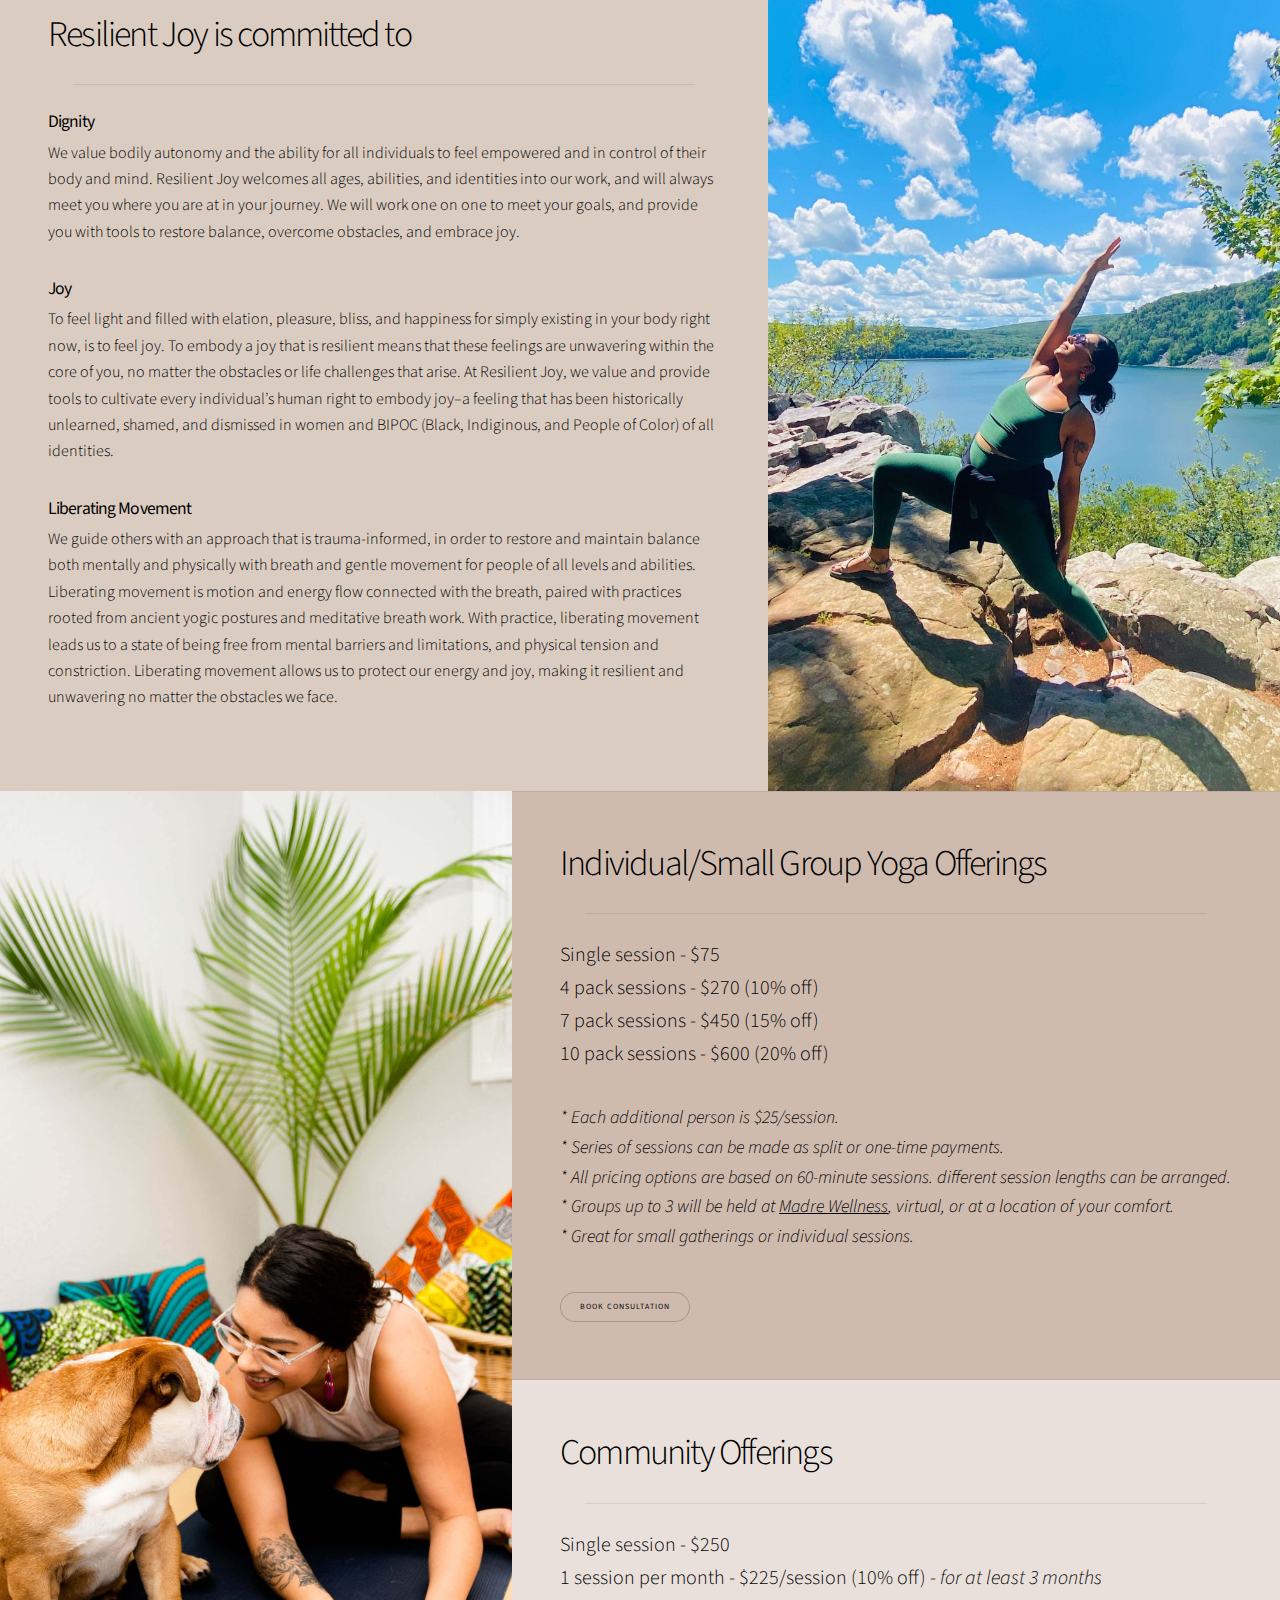
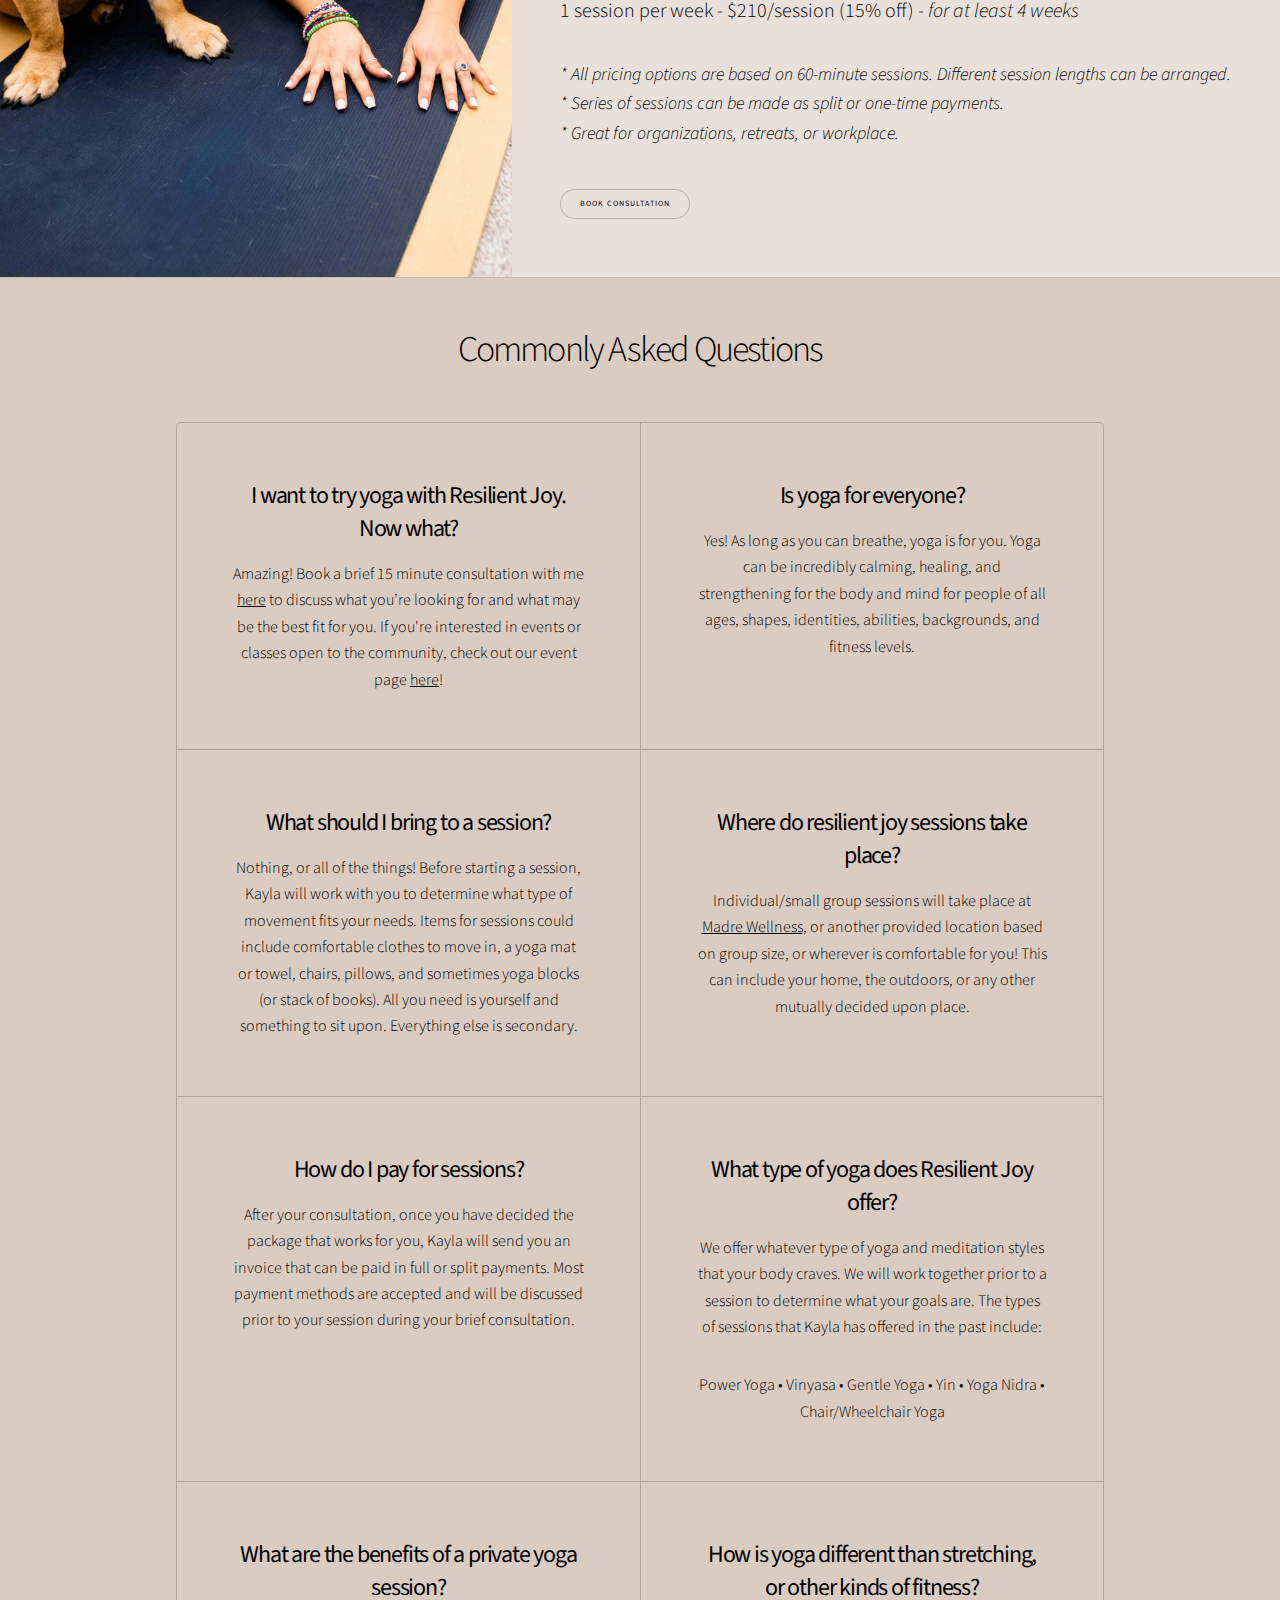
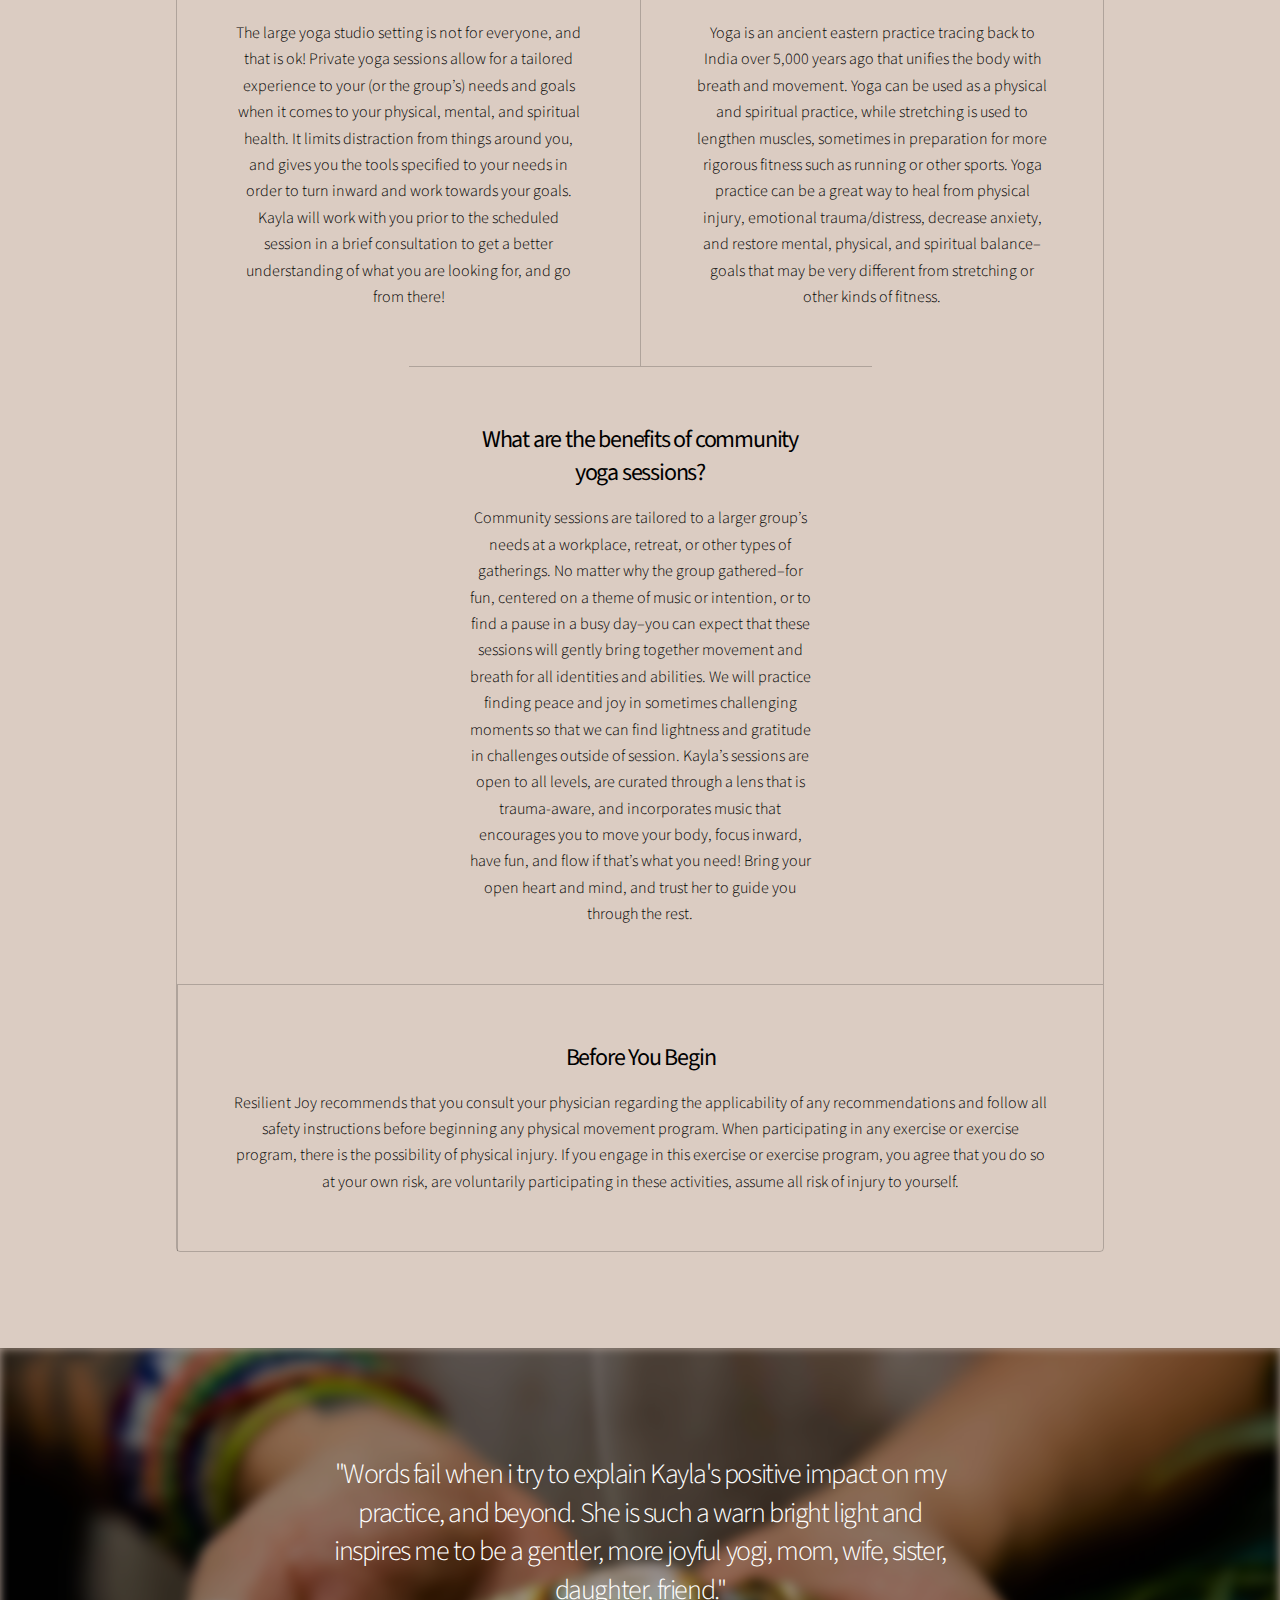
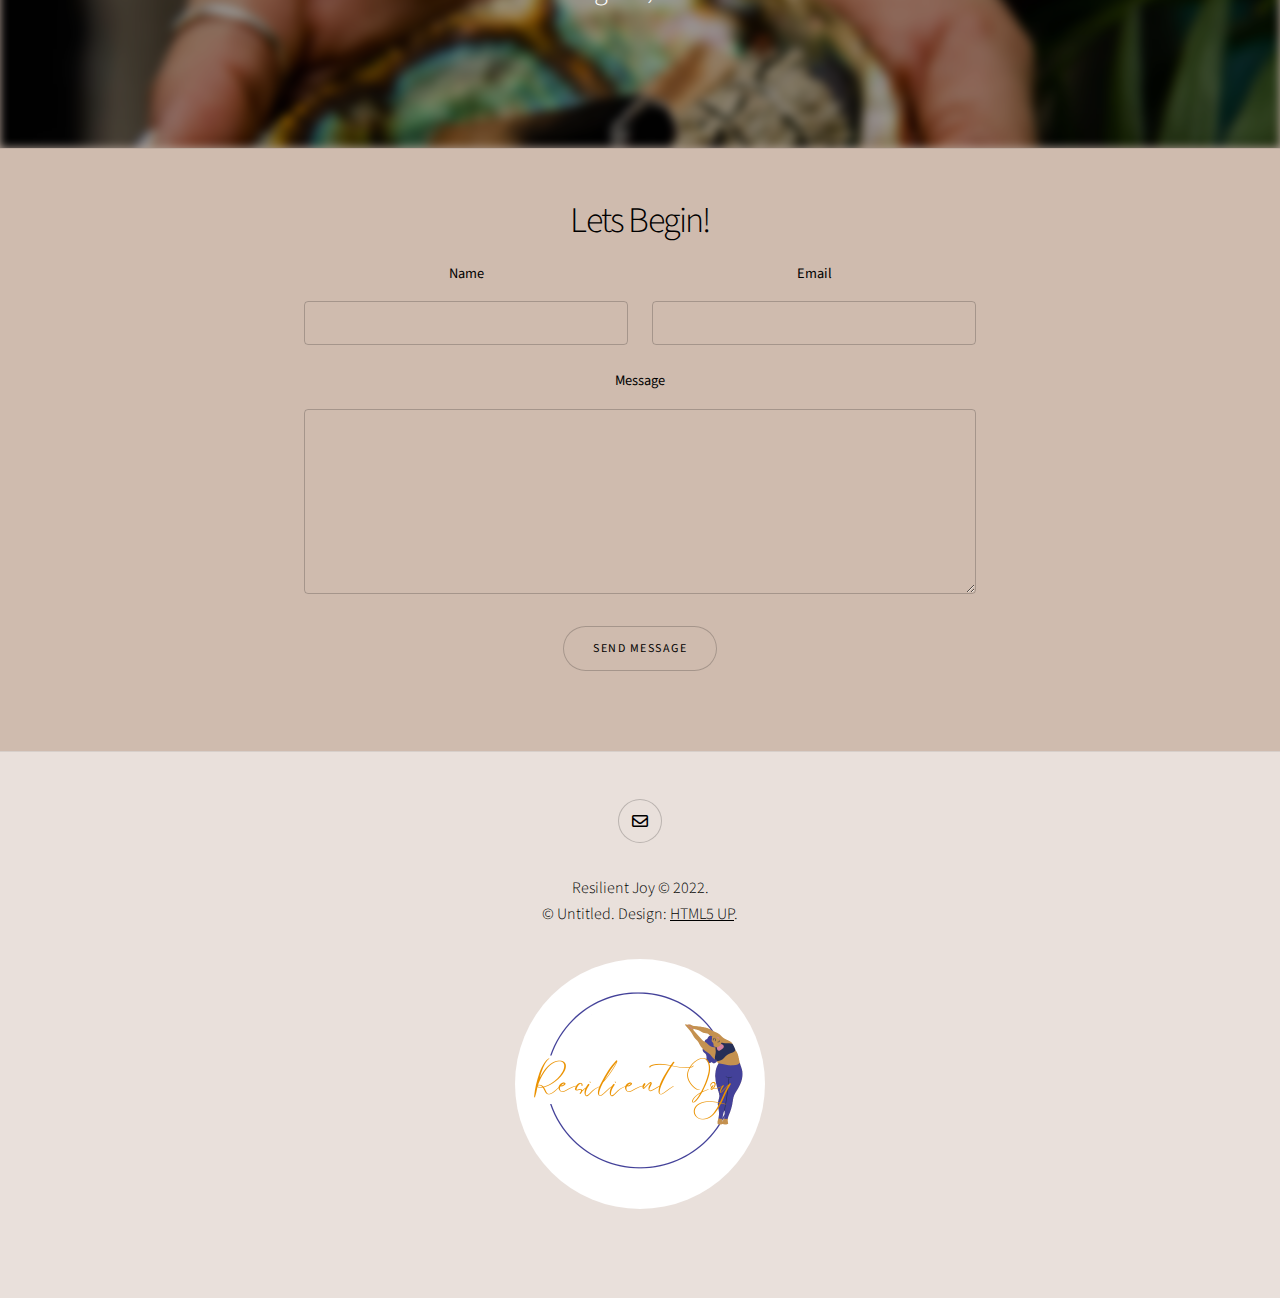
==== commit 0bd62723: "Update" ====
--- a/index.html
+++ b/index.html
@@ -295,19 +295,6 @@
 
 	</div>
 
-
-	<div id="popup" class="popup-wrapper hide">
-		<div class="popup-content">
-		  <div class="popup-title">
-			<button type="button" class="popup-close">&times;</button>
-			<h3>Popup Title</h3>
-		  </div>
-		  <div class="popup-body">
-			<p>Popup body</p>
-		  </div>
-		</div>
-	  </div>
-
 	<!-- Scripts -->
 	<script src="assets/js/jquery.min.js"></script>
 	<script src="assets/js/jquery.scrollex.min.js"></script>
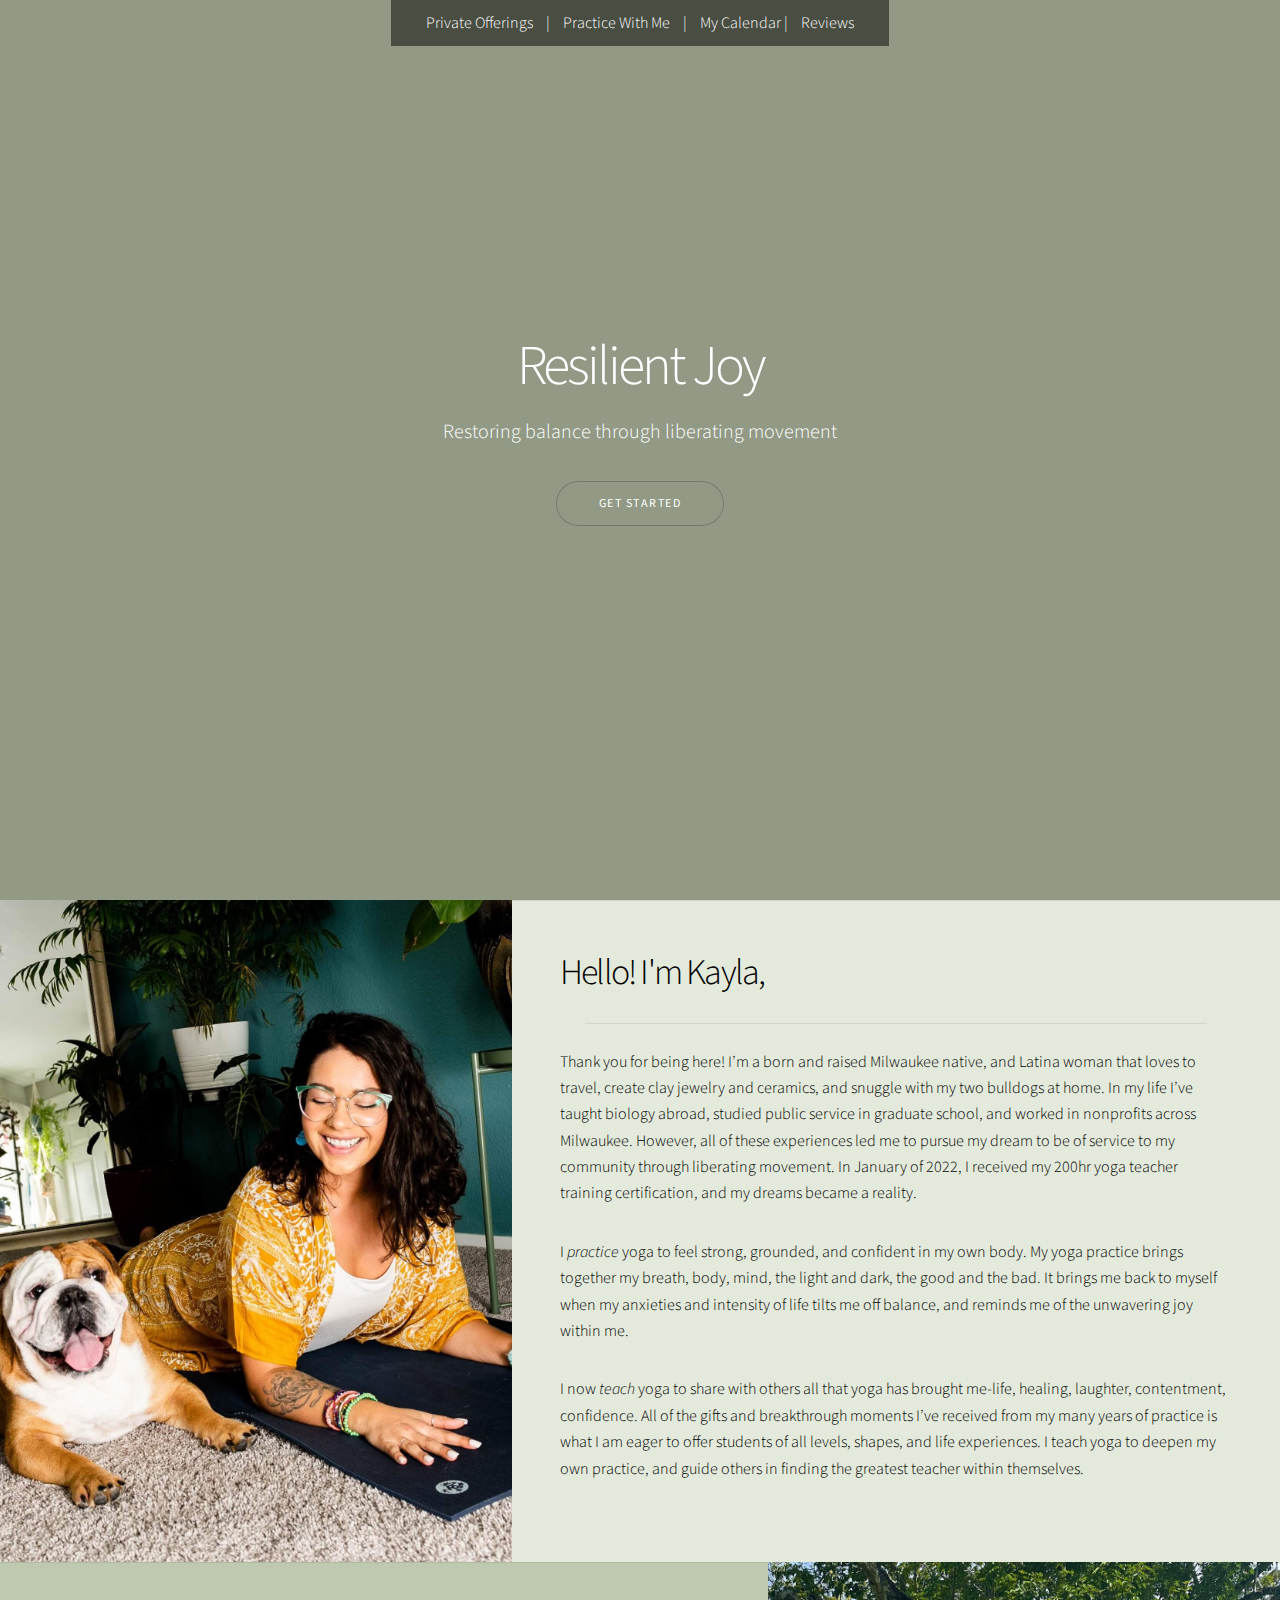
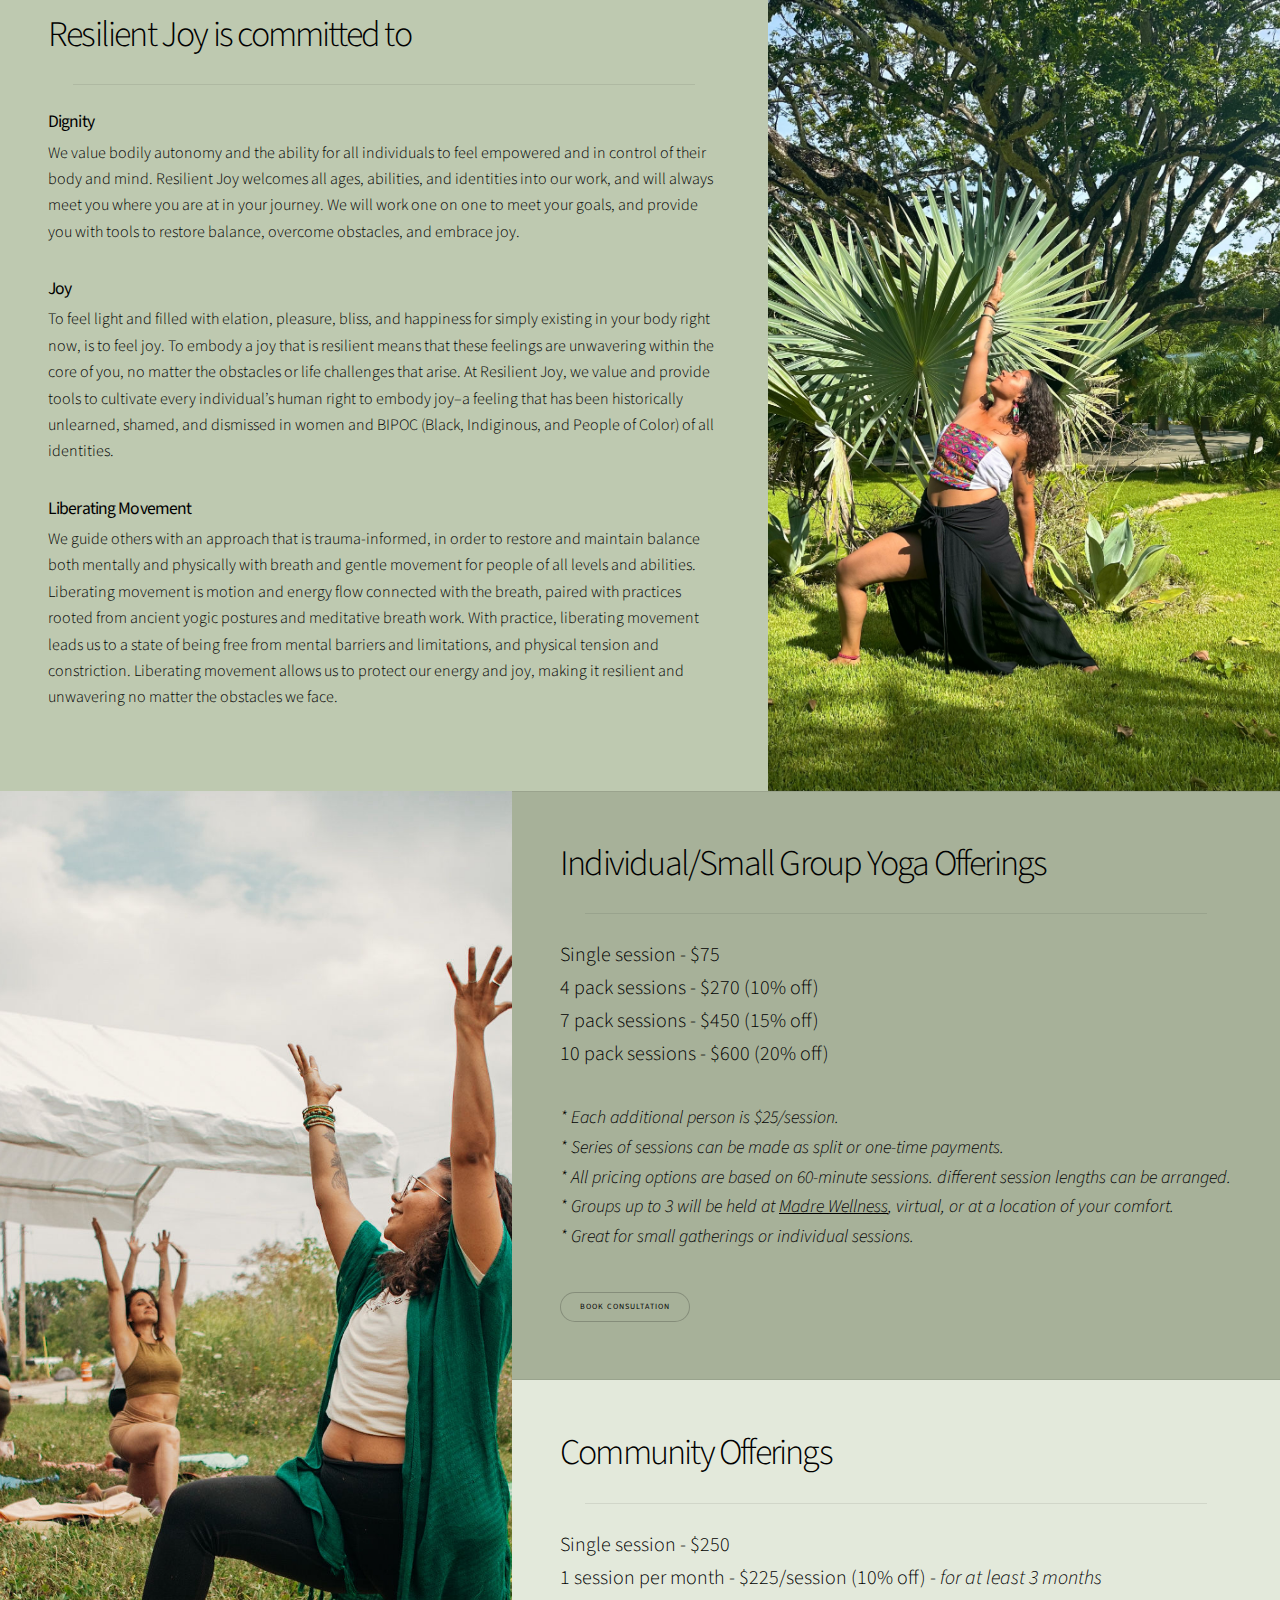
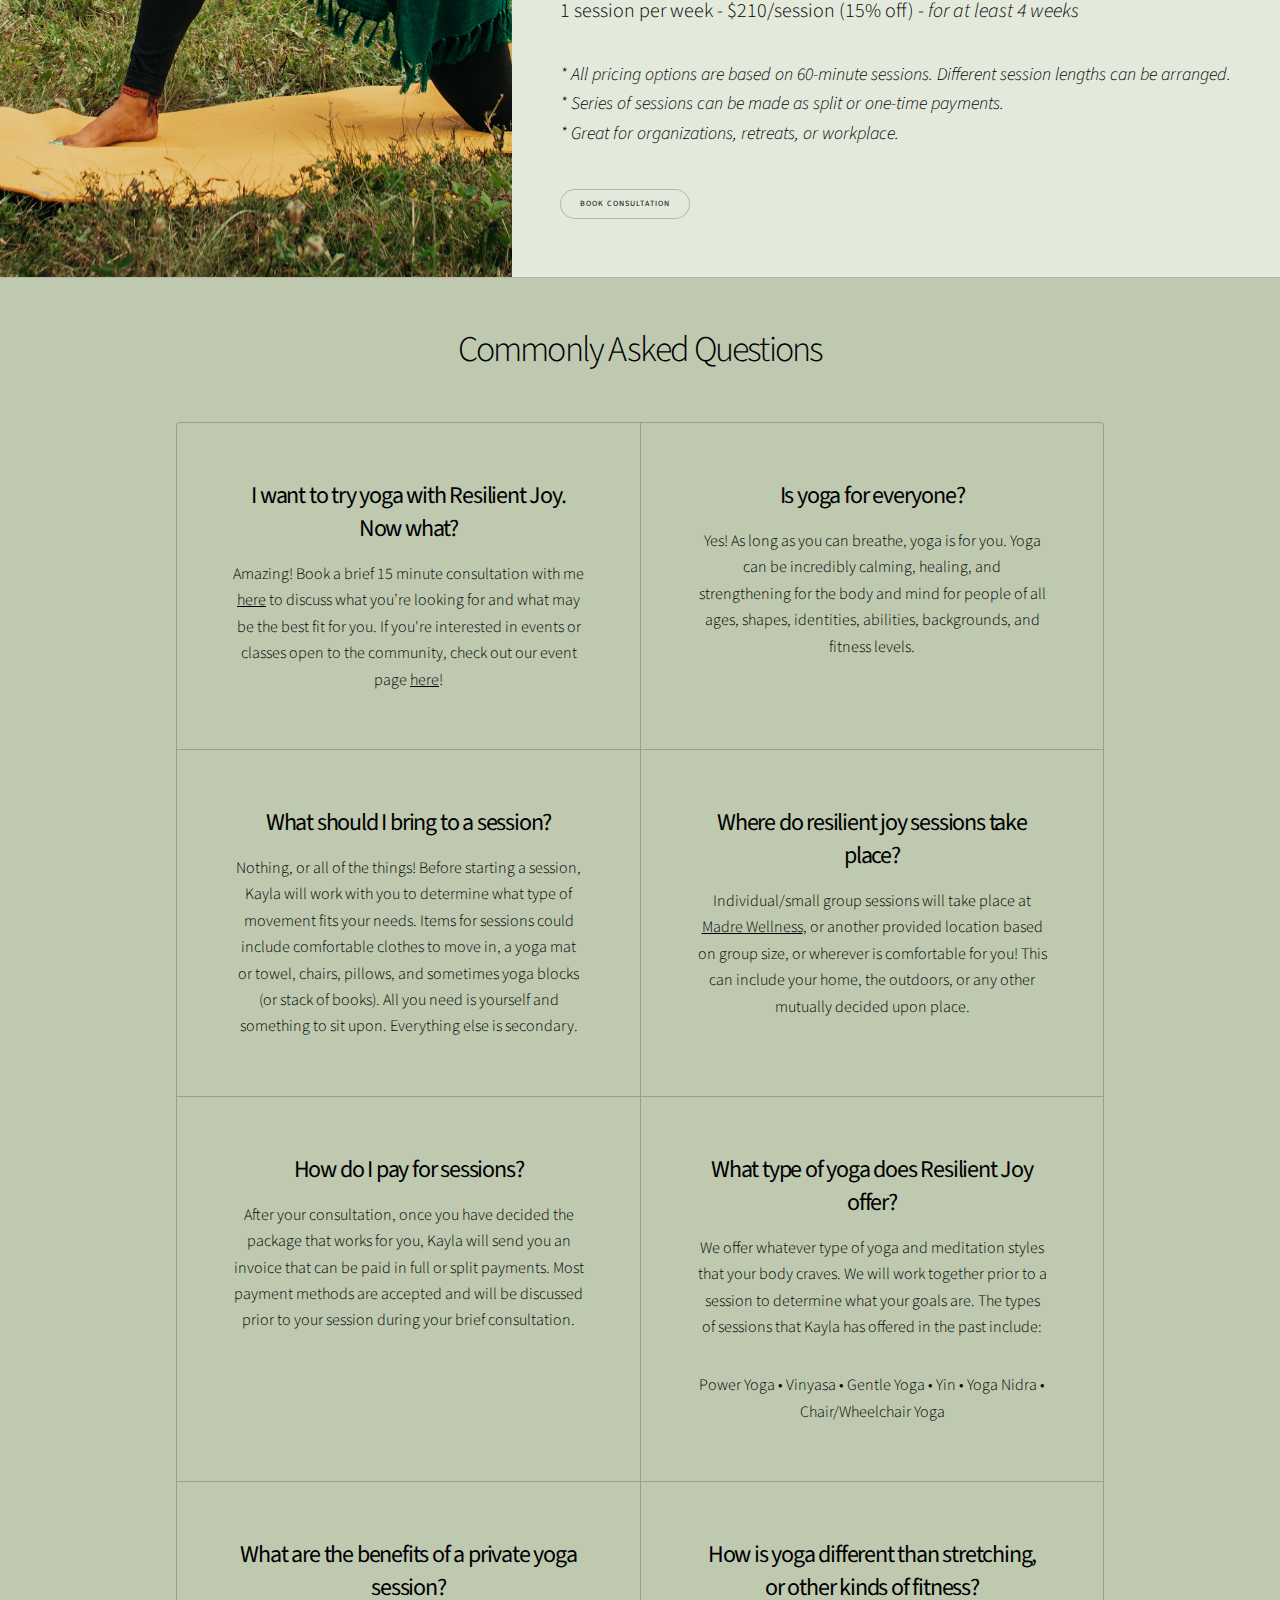
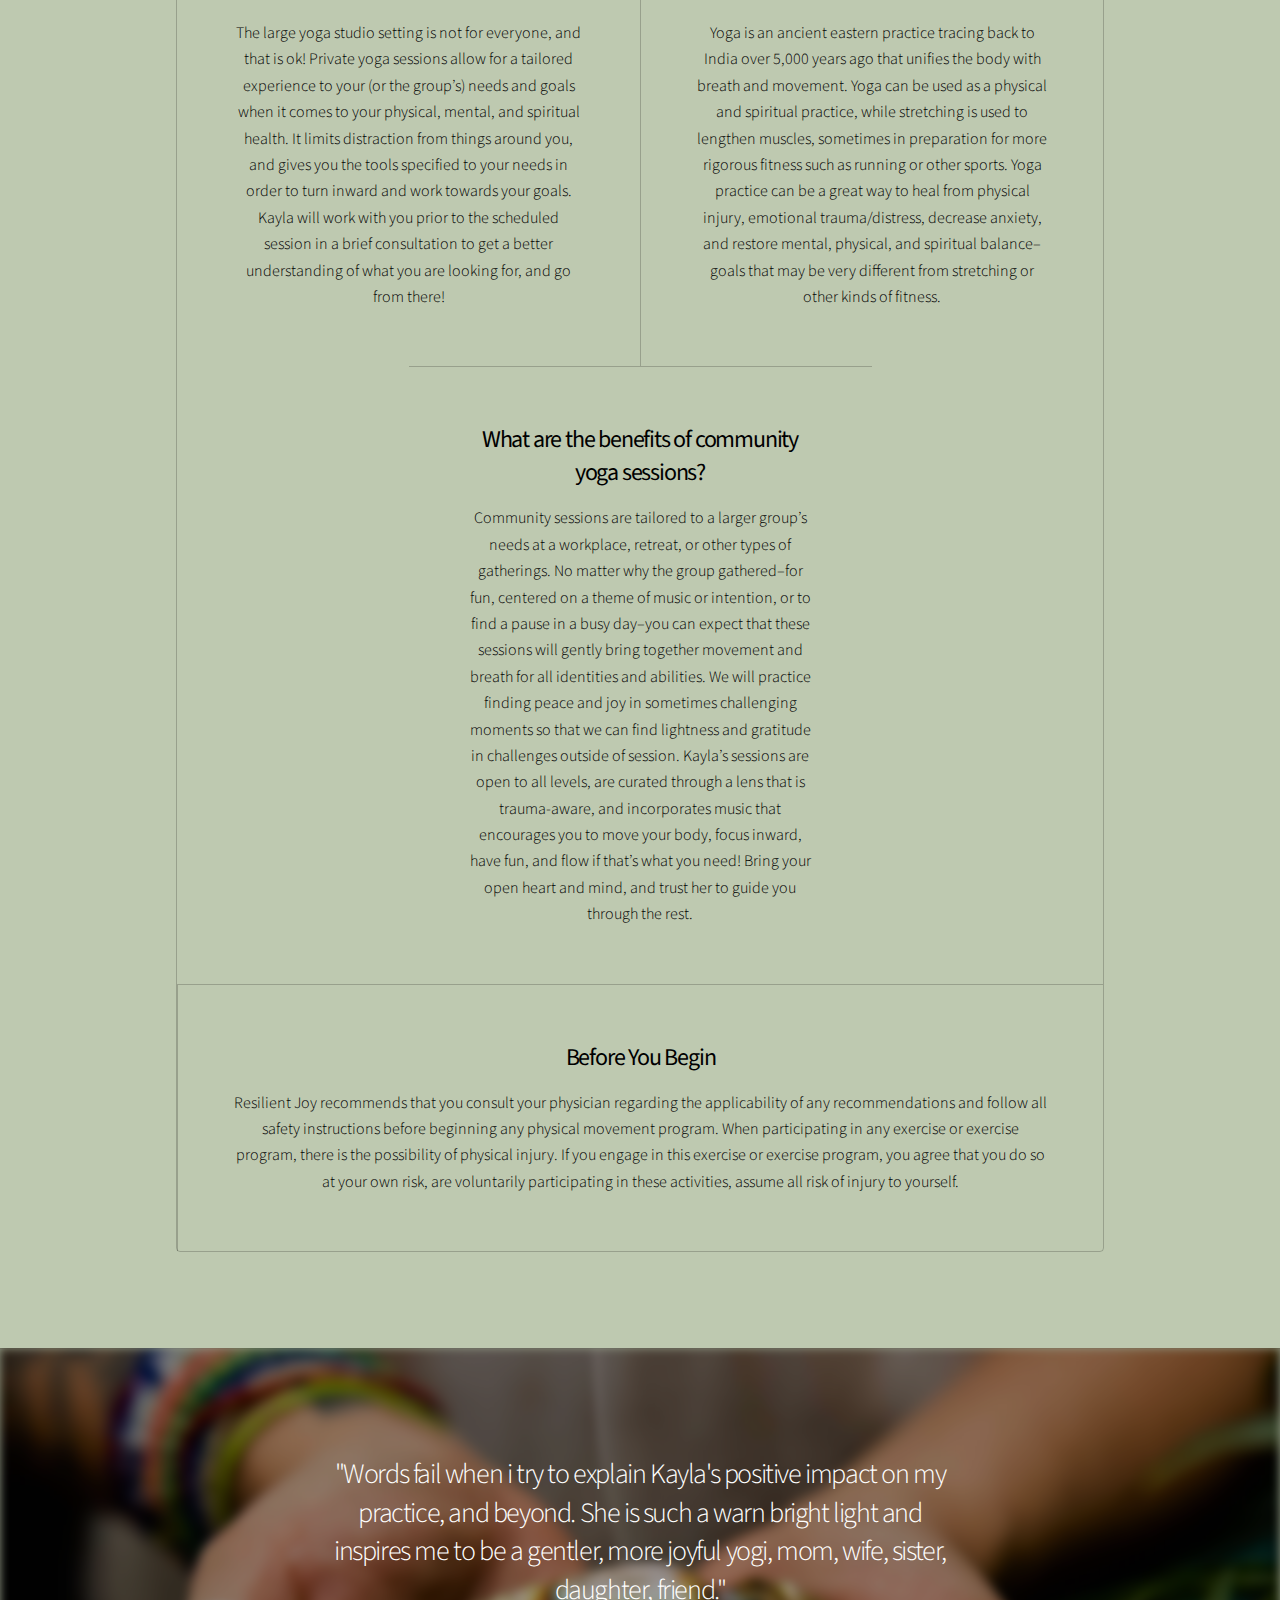
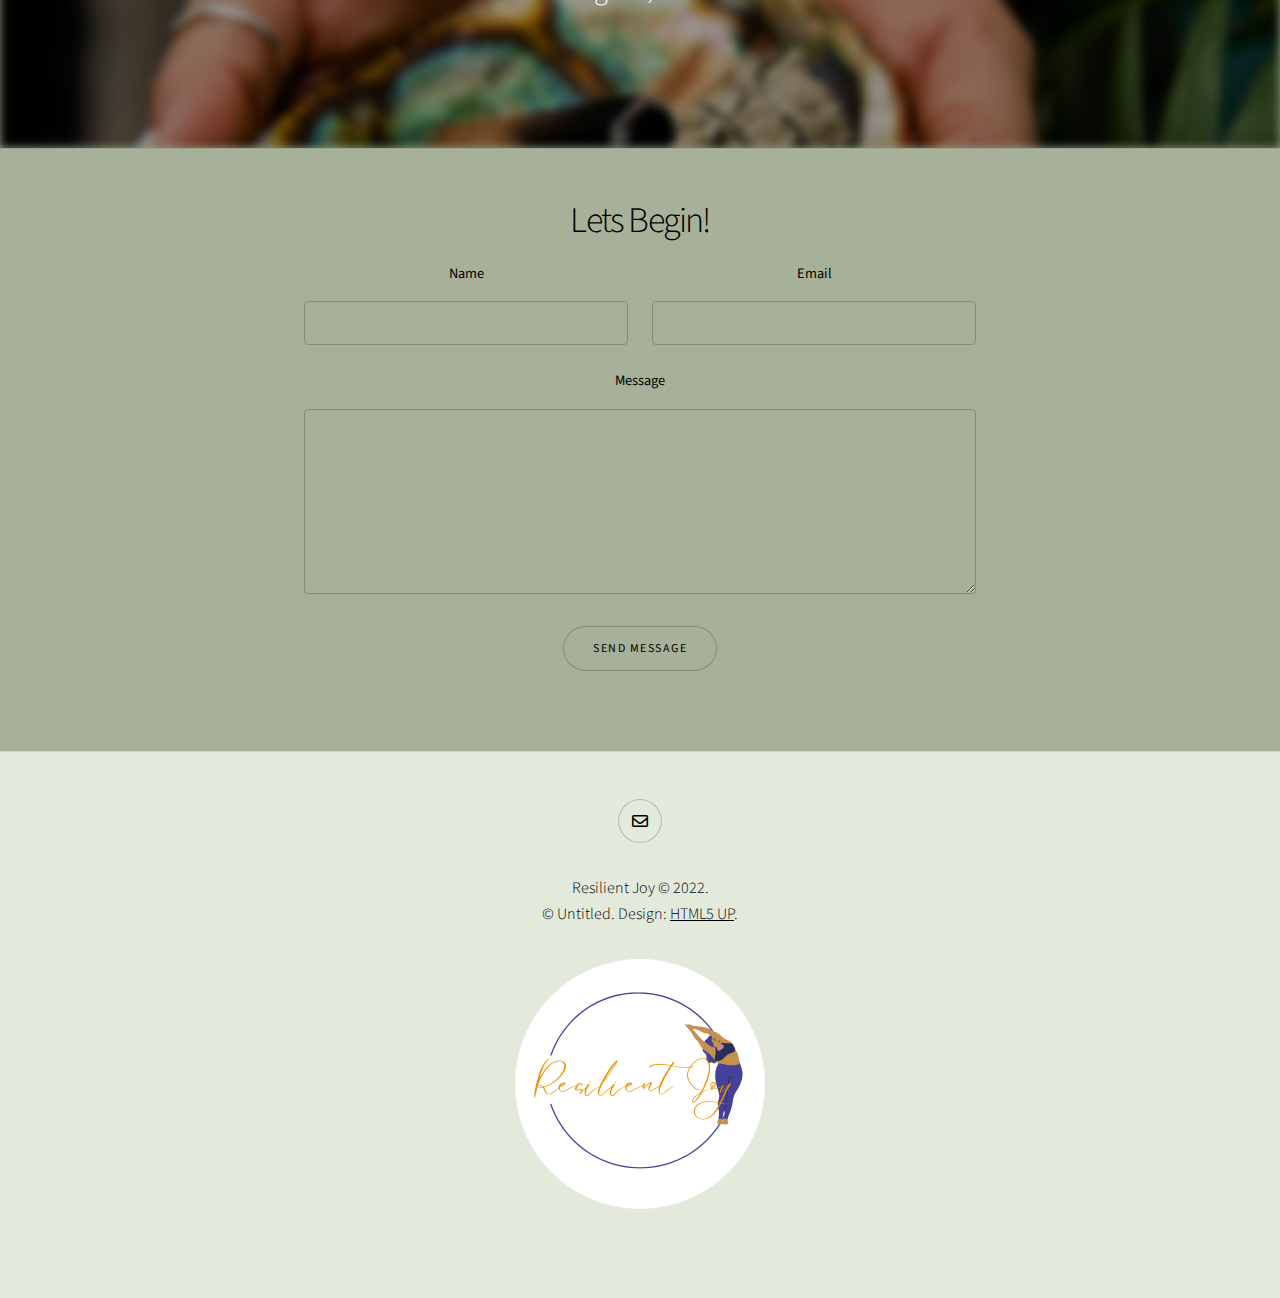
==== commit 7228f57a: "fixes" ====
--- a/index.html
+++ b/index.html
@@ -35,9 +35,11 @@
 			<div class="header-menu">
 				<a class="smooth-scroll-middle" href="#private-community-yoga">Private Offerings</a>
 				|
-				<a href="events" style="padding-left: 10px; padding-right: 10px;">Events</a>
+				<a href="events" style="padding-left: 10px; padding-right: 10px;">Practice With Me</a>
 				|
 				<a href="calendar" style="padding-left: 10px;">My Calendar</a>
+				|
+				<a href="https://maps.app.goo.gl/cxREBzrAEqqSvV347" style="padding-left: 10px;">Reviews</a>
 			</div>
 
 			<div class="content">
@@ -48,8 +50,8 @@
 				</ul>
 			</div>
 			<div class="image">
-				<video playsinline="playsinline" autoplay="autoplay" muted="muted" loop="loop">
-					<source src="images/home_page_old-test.mp4" type="video/mp4">
+				<video playsinline="playsinline" autoplay="autoplay" muted="muted" loop="loop" >
+					<source src="images/IMG_5785.mp4" type="video/mp4">
 				</video>
 			</div>
 		</section>
@@ -112,7 +114,7 @@
 				</p>
 			</div>
 			<div class="image">
-				<img src="images/committed_to_resized.jpg" alt="" />
+				<img src="images/IMG_8336.jpg" alt="" />
 			</div>
 		</section>
 
@@ -155,7 +157,7 @@
 				</div>
 			</div>
 			<div class="image">
-				<img src="images/private_community_yoga.jpg" alt="" />
+				<img src="images/IMG_9692.jpg" alt="" />
 			</div>
 		</section>
 
@@ -249,6 +251,10 @@
 						yoga with her!"</h2>
 					<h2 class="slides">"You got our bodies moving! I love that you are thoughtful about giving modifications and giving challenges!"</h2>
 					<h2 class="slides">"Kayla’s session was great! As someone who never done a hot yoga session and a beginner, Kayla's session was easy to do and she did amazing when explaining pose transitions. Have done a few sessions after the first initial one. thank you Kayla!"</h2>
+					<h2 class="slides">Kayla does such an amazing job of making you feel comfortable and supported throughout your time together. She will make sure you are heard and you will always leave with lifting the corners of your mouth a little higher.</h2>
+					<h2 class="slides">Incredible experience! The right blend of physical fitness and emotional healing!</h2>
+					<h2 class="slides">Very attentive and accommodating, highly recommended!</h2>
+					<h2 class="slides">My private yoga classes with Kayla have been pure magic. Our conversations, the stories, the movement, the meditations. She cares so much about every single detail. I’m so grateful for you.</h2>
 				</div>
 			</div>
 		</section>
--- a/assets/css/custom.css
+++ b/assets/css/custom.css
@@ -1,5 +1,5 @@
 body {
-    background: #cfbbae;
+    background: #a7b199;
 }
 
 section.committed-to h4 {
@@ -26,11 +26,11 @@
 }
 
 section.hello {
-    background: #e9e0db;
+    background: #e3e9db;
 }
 
 section.committed-to {
-    background: #dbccc2;
+    background: #bec9b0;
 }
 
 section.private-community-yoga .content {
@@ -49,7 +49,7 @@
 }
 
 section.private-community-yoga .content>div.community-yoga {
-    background: #e9e0db;
+    background: #e3e9db;
 }
 
 section.community-yoga {
@@ -57,13 +57,13 @@
 }
 
 section.faqs {
-    background: #dbccc2;
+    background: #bec9b0;
 }
 
 section.contact {}
 
 footer {
-    background: #e9e0db;
+    background: #e3e9db;
 }
 
 section.home .content {
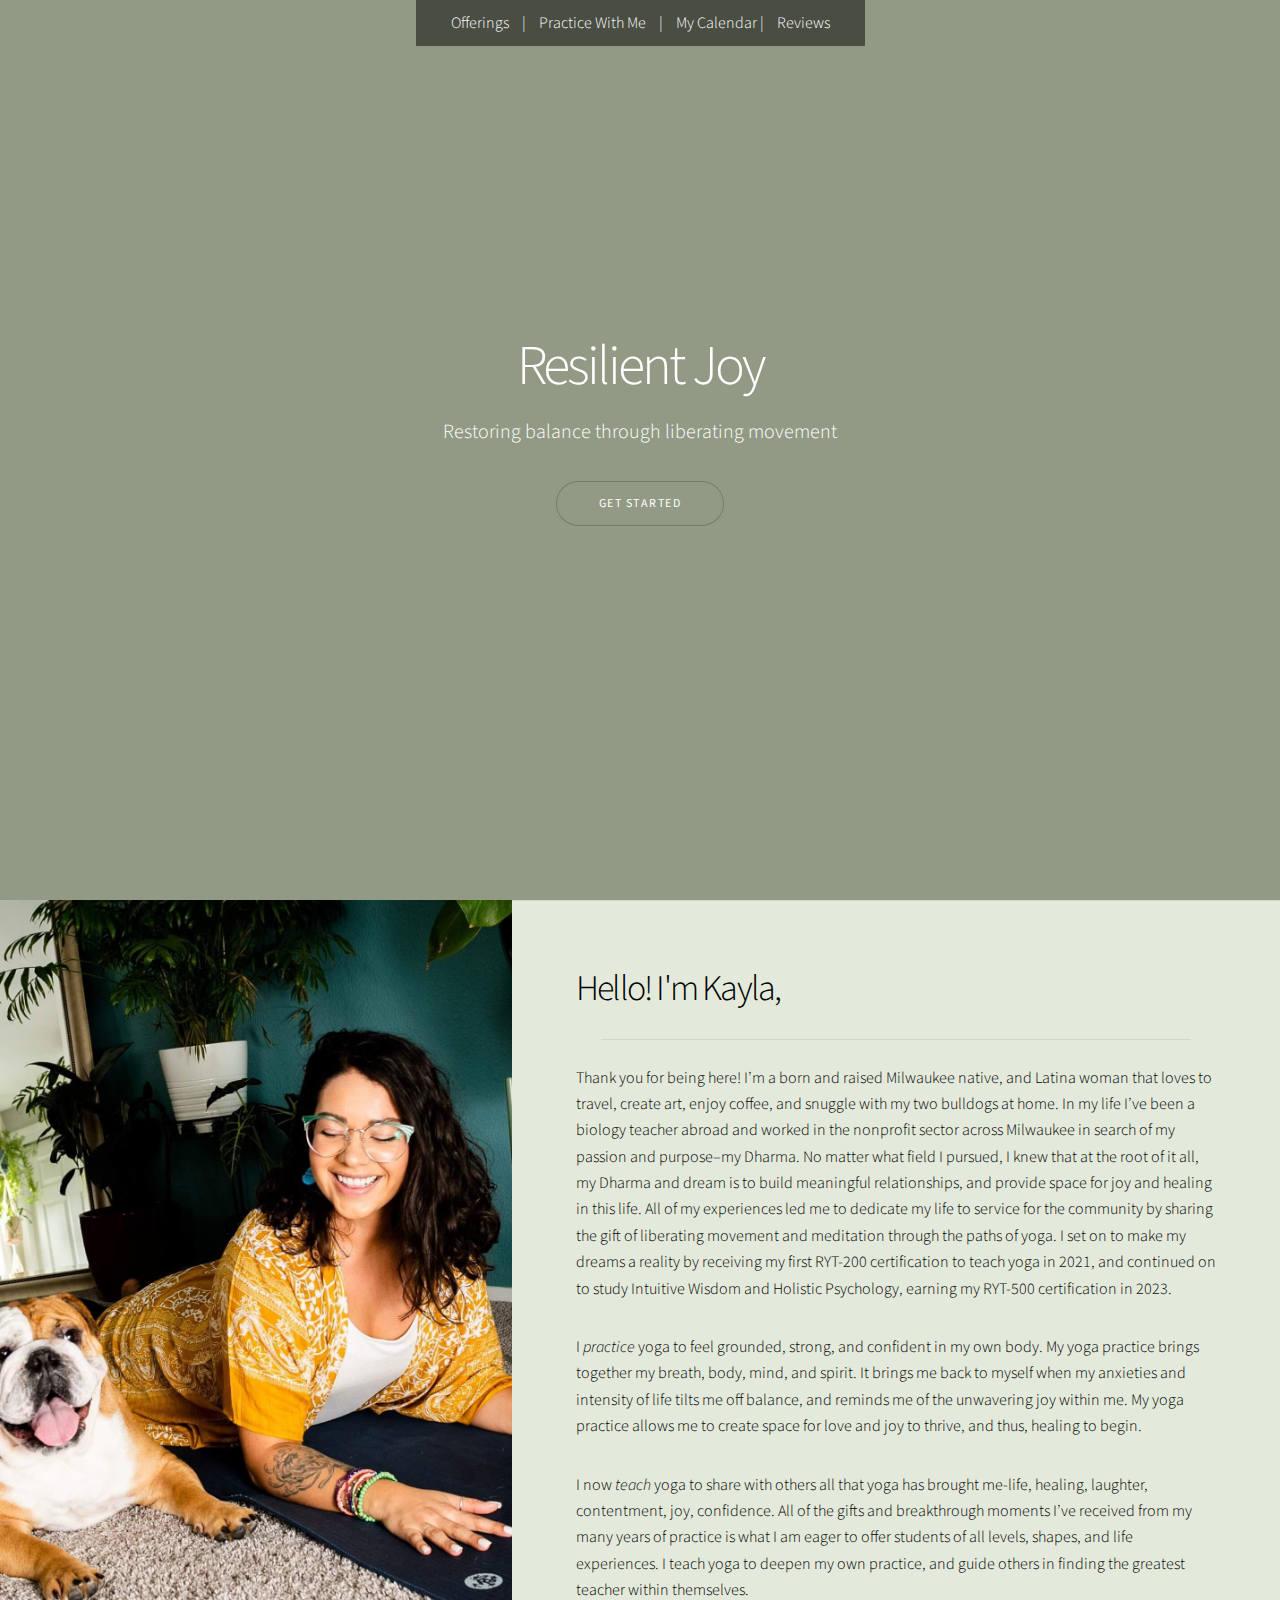
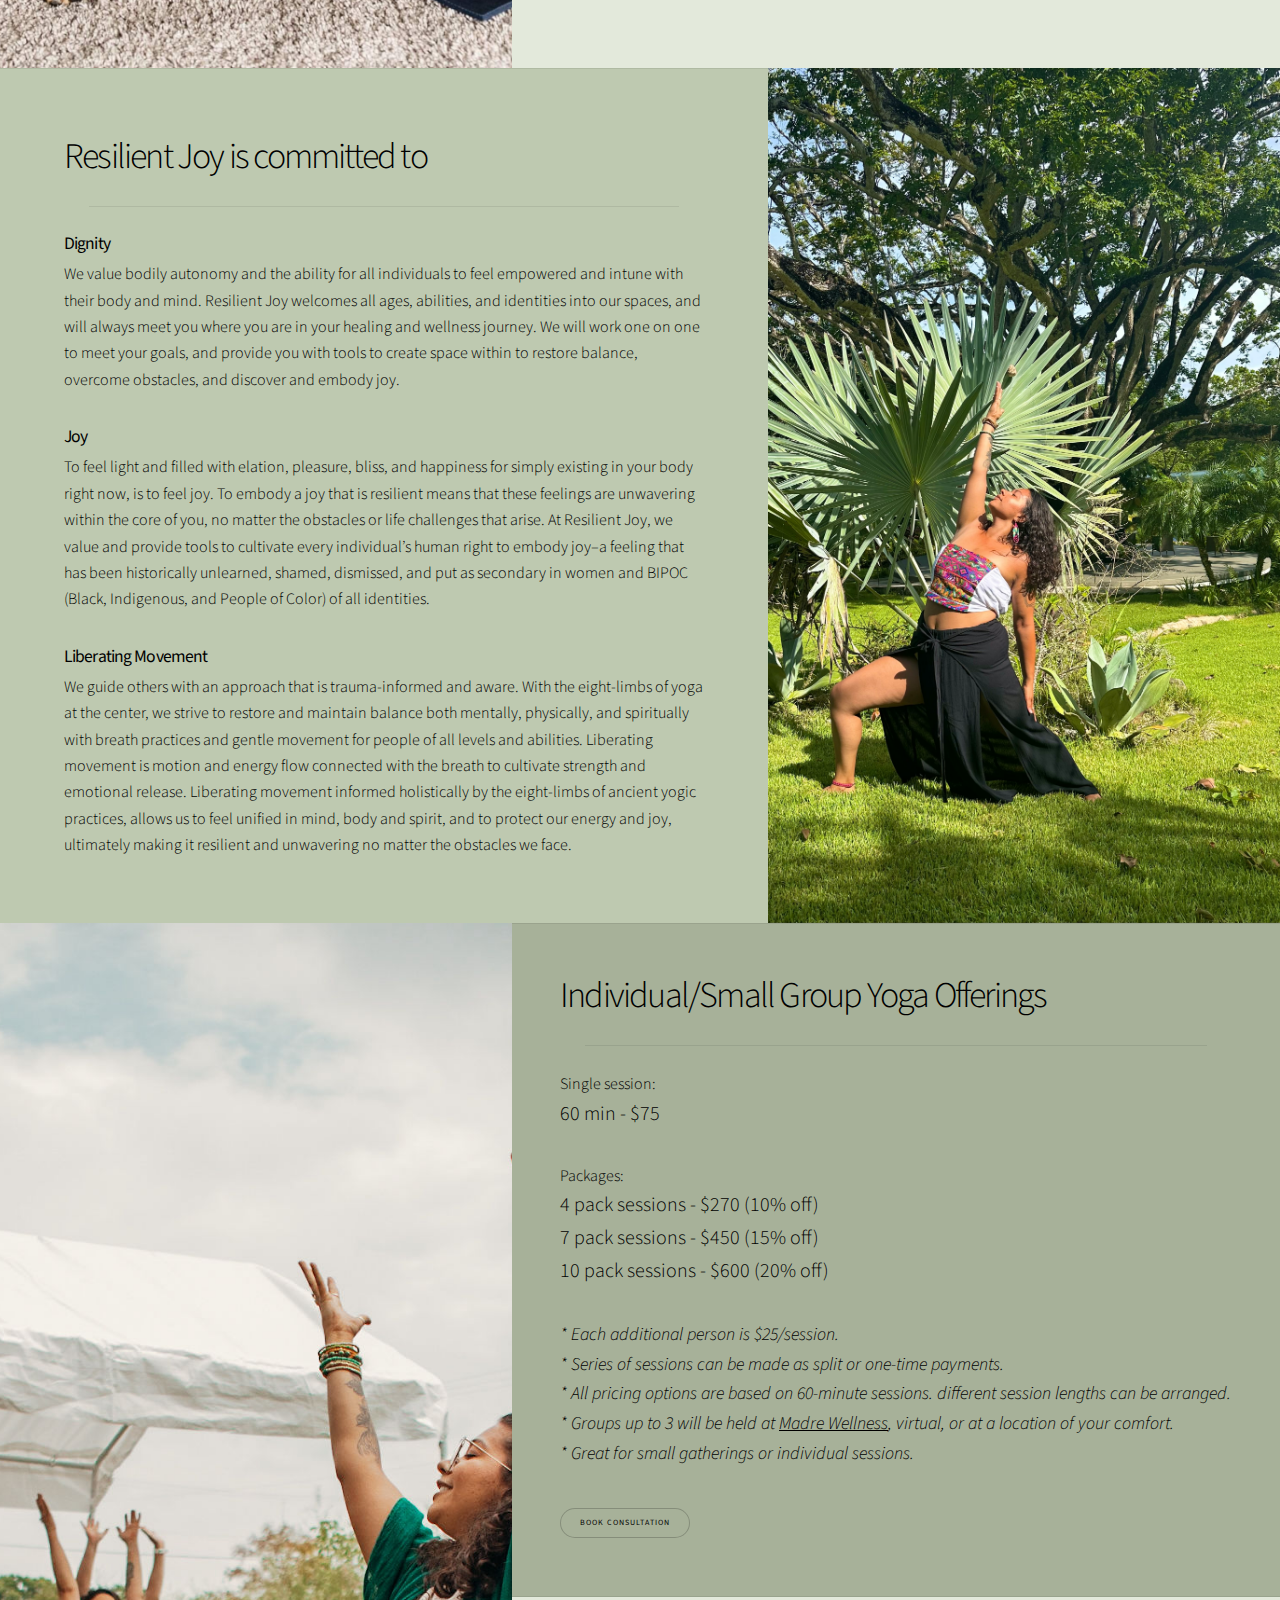
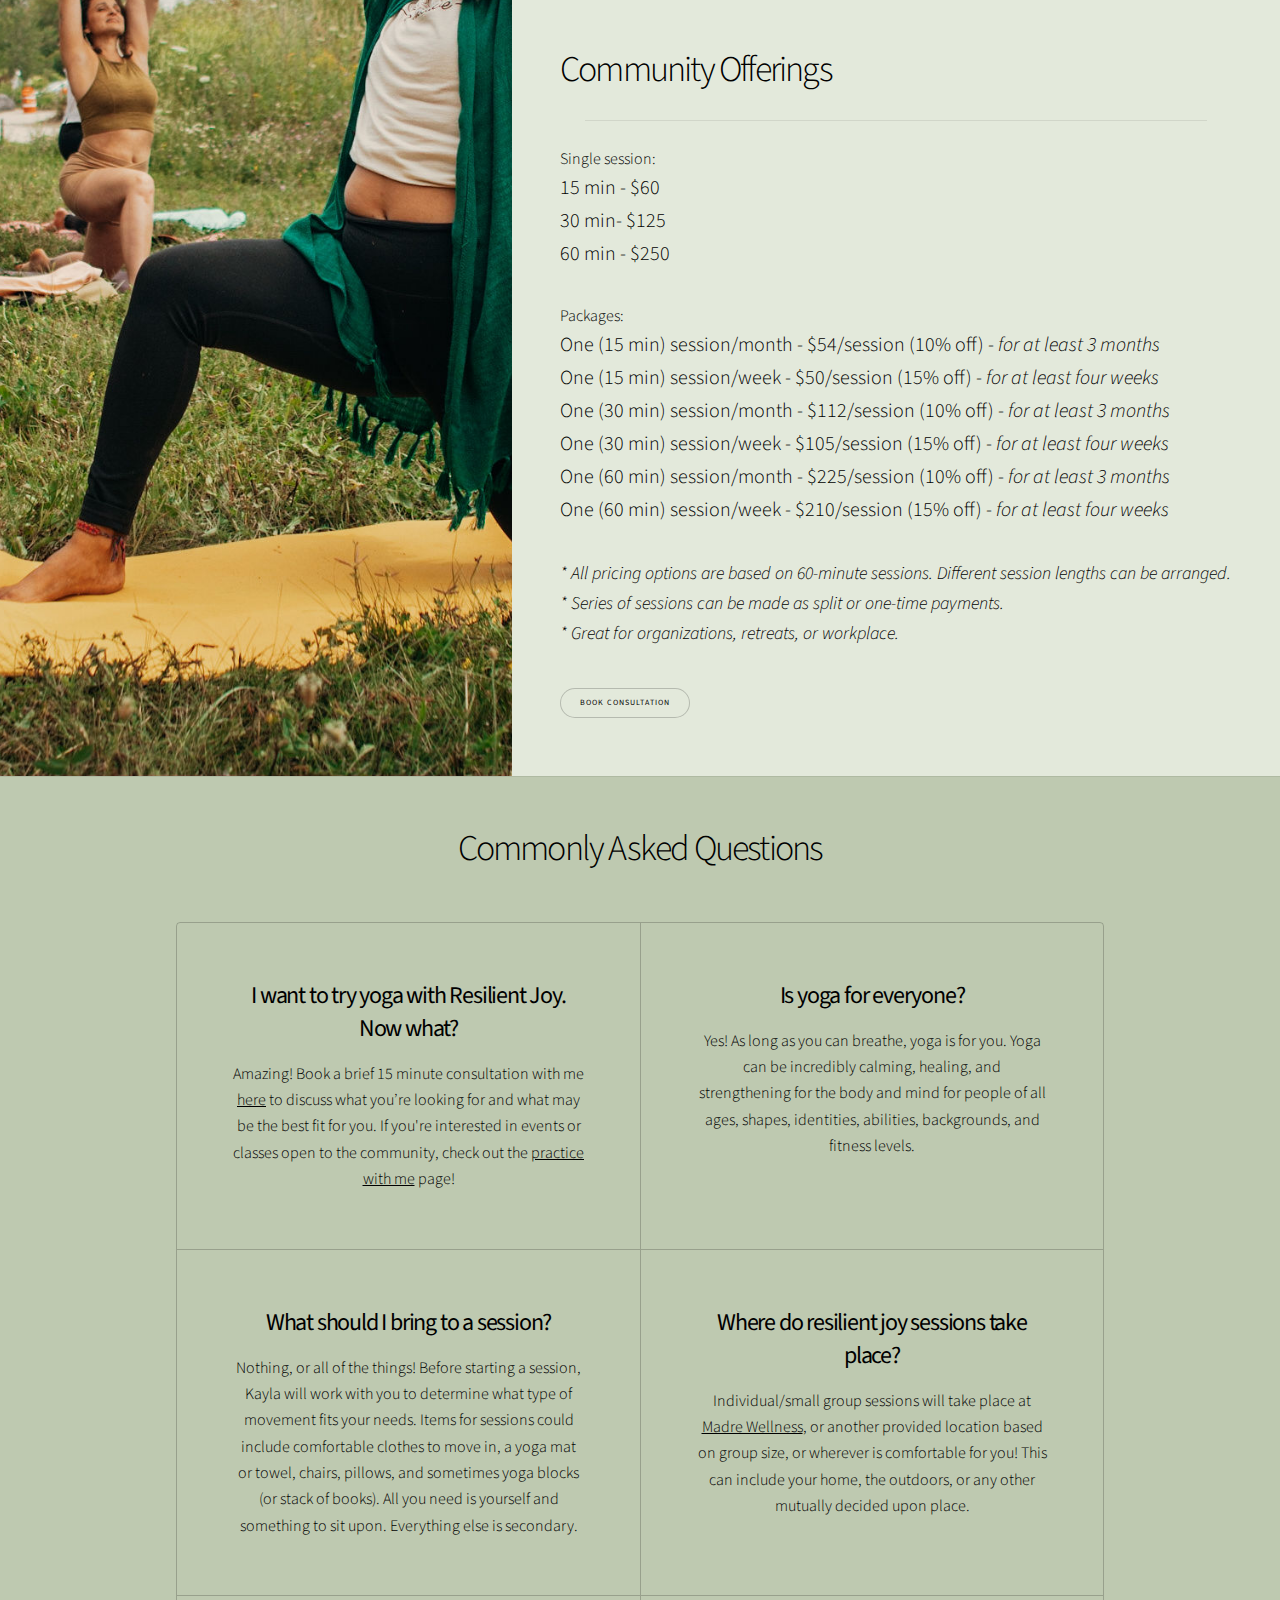
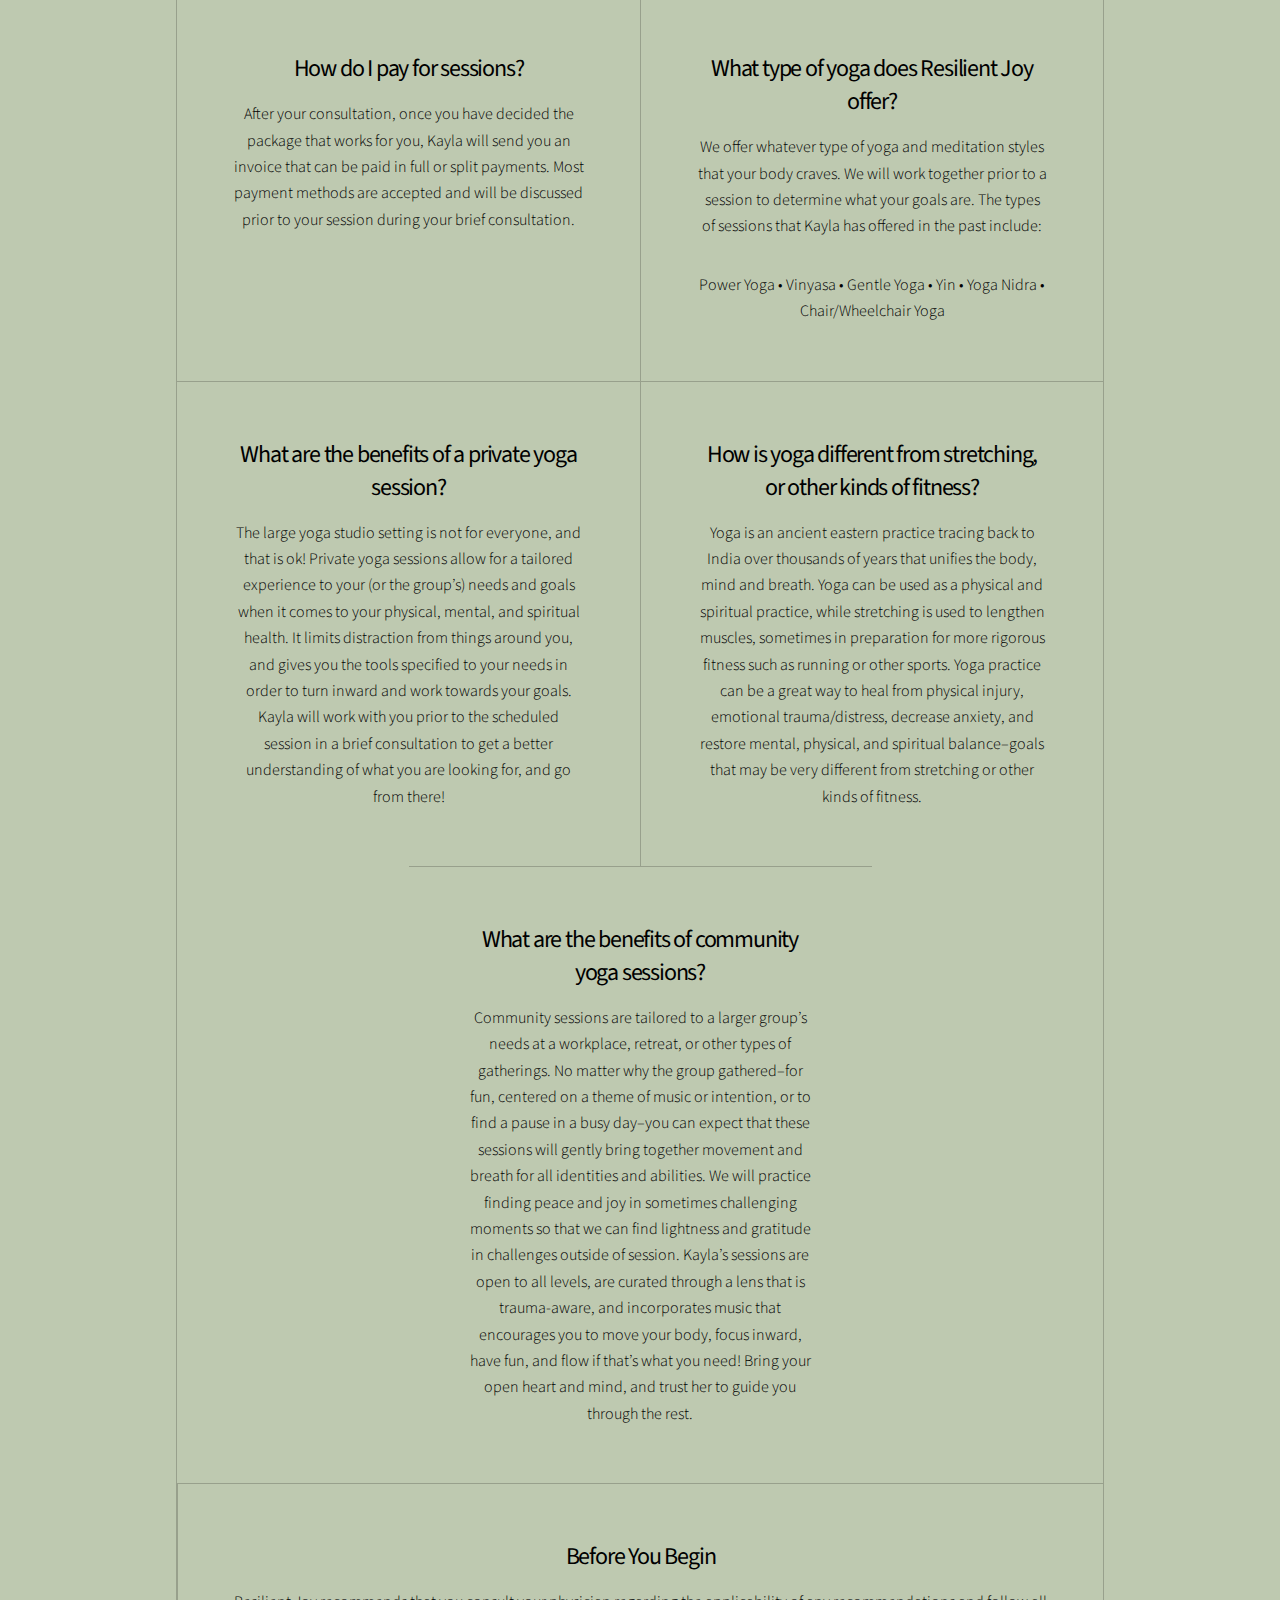
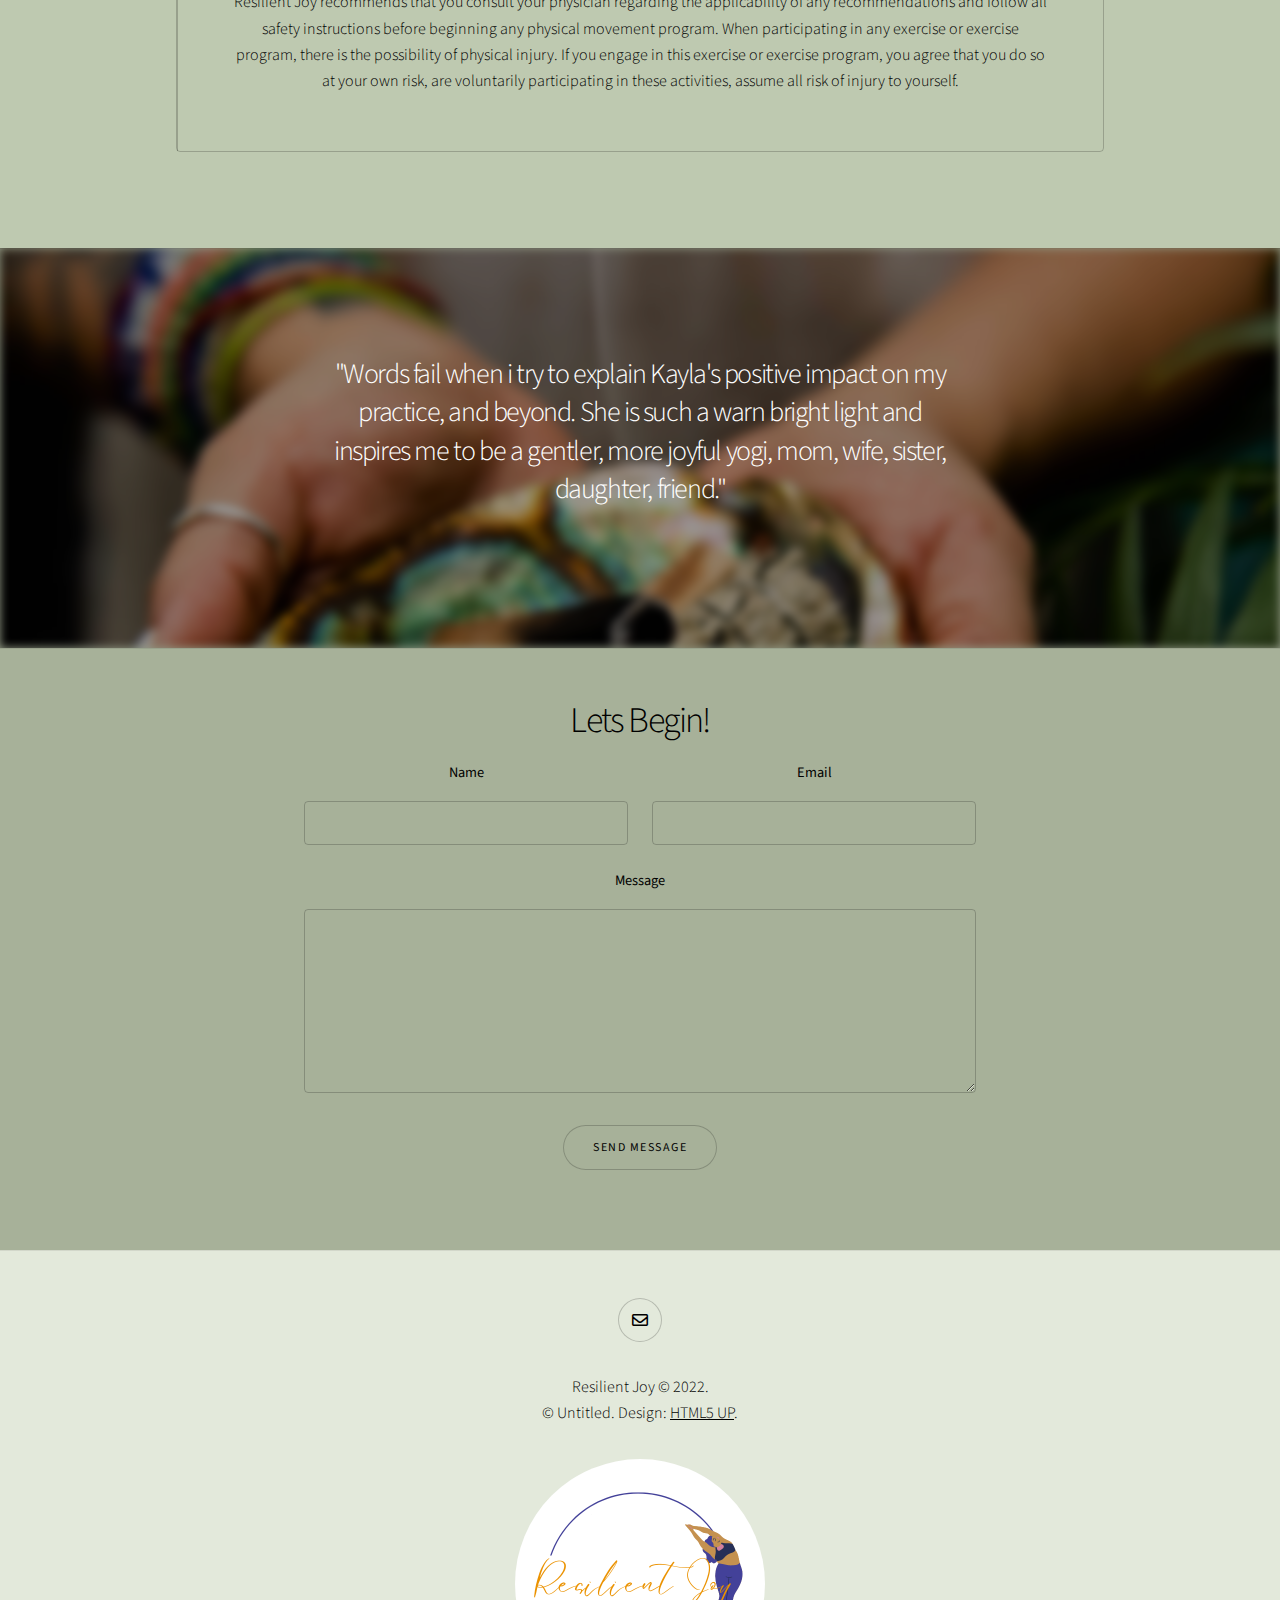
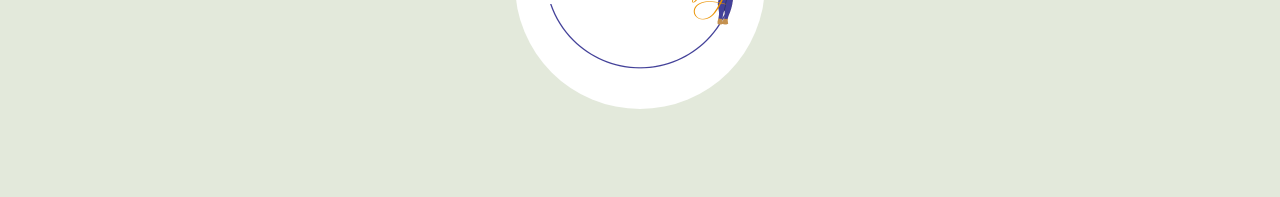
==== commit bc641a81: "work" ====
--- a/index.html
+++ b/index.html
@@ -33,7 +33,7 @@
 			class="banner style5 orient-left content-align-left image-position-right fullscreen onload-image-fade-in onload-content-fade-right home">
 
 			<div class="header-menu">
-				<a class="smooth-scroll-middle" href="#private-community-yoga">Private Offerings</a>
+				<a class="smooth-scroll-middle" href="#private-community-yoga">Offerings</a>
 				|
 				<a href="events" style="padding-left: 10px; padding-right: 10px;">Practice With Me</a>
 				|
@@ -50,7 +50,7 @@
 				</ul>
 			</div>
 			<div class="image">
-				<video playsinline="playsinline" autoplay="autoplay" muted="muted" loop="loop" >
+				<video playsinline="playsinline" autoplay="autoplay" muted="muted" loop="loop">
 					<source src="images/IMG_5785.mp4" type="video/mp4">
 				</video>
 			</div>
@@ -62,20 +62,23 @@
 				<h2>Hello! I'm Kayla,</h2>
 				<hr />
 				<p>Thank you for being here! I’m a born and raised Milwaukee native, and Latina woman that loves to
-					travel, create clay jewelry and ceramics, and snuggle with my two bulldogs at home. In my life I’ve
-					taught biology abroad, studied public service in graduate school, and worked in nonprofits across
-					Milwaukee. However, all of these experiences led me to pursue my dream to be of service to my
-					community through liberating movement. In January of 2022, I received my 200hr yoga teacher training
-					certification, and my dreams became a reality.
-				</p>
-				<p>I <i>practice</i> yoga to feel strong, grounded, and confident in my own body. My yoga practice
-					brings together my breath, body, mind, the light and dark, the good and the bad. It brings me back
-					to myself when my anxieties and intensity of life tilts me off balance, and reminds me of the
-					unwavering joy within me.</p>
+					travel, create art, enjoy coffee, and snuggle with my two bulldogs at home. In my life I’ve been a
+					biology teacher abroad and worked in the nonprofit sector across Milwaukee in search of my passion
+					and purpose–my Dharma. No matter what field I pursued, I knew that at the root of it all, my Dharma
+					and dream is to build meaningful relationships, and provide space for joy and healing in this life.
+					All of my experiences led me to dedicate my life to service for the community by sharing the gift of
+					liberating movement and meditation through the paths of yoga. I set on to make my dreams a reality
+					by receiving my first RYT-200 certification to teach yoga in 2021, and continued on to study
+					Intuitive Wisdom and Holistic Psychology, earning my RYT-500 certification in 2023.</p>
+				<p>I <i>practice</i> yoga to feel grounded, strong, and confident in my own body. My yoga practice
+					brings together my breath, body, mind, and spirit. It brings me back to myself when my anxieties and
+					intensity of life tilts me off balance, and reminds me of the unwavering joy within me. My yoga
+					practice allows me to create space for love and joy to thrive, and thus, healing to begin.</p>
 				<p>I now <i>teach</i> yoga to share with others all that yoga has brought me-life, healing, laughter,
-					contentment, confidence. All of the gifts and breakthrough moments I’ve received from my many years of
-					practice is what I am eager to offer students of all levels, shapes, and life experiences. I teach
-					yoga to deepen my own practice, and guide others in finding the greatest teacher within themselves.
+					contentment, joy, confidence. All of the gifts and breakthrough moments I’ve received from my many
+					years of practice is what I am eager to offer students of all levels, shapes, and life experiences.
+					I teach yoga to deepen my own practice, and guide others in finding the greatest teacher within
+					themselves.
 				</p>
 			</div>
 			<div class="image">
@@ -89,28 +92,29 @@
 				<h2>Resilient Joy is committed to</h2>
 				<hr />
 				<h4>Dignity</h4>
-				<p>We value bodily autonomy and the ability for all individuals to feel empowered and in control of
-					their body and mind. Resilient Joy welcomes all ages, abilities, and identities into our work, and
-					will always meet you where you are at in your journey. We will work one on one to meet your goals,
-					and provide you with tools to restore balance, overcome obstacles, and embrace joy.</p>
+				<p>We value bodily autonomy and the ability for all individuals to feel empowered and intune with their
+					body and mind. Resilient Joy welcomes all ages, abilities, and identities into our spaces, and will
+					always meet you where you are in your healing and wellness journey. We will work one on one to meet
+					your goals, and provide you with tools to create space within to restore balance, overcome
+					obstacles, and discover and embody joy.</p>
 
 				<h4>Joy</h4>
 				<p>To feel light and filled with elation, pleasure, bliss, and happiness for simply existing in your
 					body right now, is to feel joy. To embody a joy that is resilient means that these feelings are
 					unwavering within the core of you, no matter the obstacles or life challenges that arise. At
 					Resilient Joy, we value and provide tools to cultivate every individual’s human right to embody
-					joy–a feeling that has been historically unlearned, shamed, and dismissed in women and BIPOC (Black,
-					Indiginous, and People of Color) of all identities.
+					joy–a feeling that has been historically unlearned, shamed, dismissed, and put as secondary in women
+					and BIPOC (Black, Indigenous, and People of Color) of all identities.
 				</p>
 
 				<h4>Liberating Movement</h4>
-				<p>We guide others with an approach that is trauma-informed, in order to restore and maintain balance
-					both mentally and physically with breath and gentle movement for people of all levels and abilities.
-					Liberating movement is motion and energy flow connected with the breath, paired with practices
-					rooted from ancient yogic postures and meditative breath work. With practice, liberating movement
-					leads us to a state of being free from mental barriers and limitations, and physical tension and
-					constriction. Liberating movement allows us to protect our energy and joy, making it resilient and
-					unwavering no matter the obstacles we face.
+				<p>We guide others with an approach that is trauma-informed and aware. With the eight-limbs of yoga at
+					the center, we strive to restore and maintain balance both mentally, physically, and spiritually
+					with breath practices and gentle movement for people of all levels and abilities. Liberating
+					movement is motion and energy flow connected with the breath to cultivate strength and emotional
+					release. Liberating movement informed holistically by the eight-limbs of ancient yogic practices,
+					allows us to feel unified in mind, body and spirit, and to protect our energy and joy, ultimately
+					making it resilient and unwavering no matter the obstacles we face.
 				</p>
 			</div>
 			<div class="image">
@@ -118,42 +122,62 @@
 			</div>
 		</section>
 
-		<section class="spotlight style1 orient-right content-align-left image-position-center private-community-yoga" id="private-community-yoga">
+		<section class="spotlight style1 orient-right content-align-left image-position-center private-community-yoga"
+			id="private-community-yoga">
 			<div class="content">
 				<div class="private-yoga">
 					<h2>Individual/Small Group Yoga Offerings</h2>
 					<hr />
+
+					Single session:
 					<ul>
-						<li>Single session - $75</li>
+						<li>60 min - $75</li>
+					</ul>
+
+					Packages:
+					<ul>
 						<li>4 pack sessions - $270 <small>(10% off)</small></li>
-						<li>7 pack sessions - $450 (15% off)</li>
-						<li>10 pack sessions - $600 (20% off)</li>
+						<li>7 pack sessions - $450 (15% off)</i></li>
+						<li>10 pack sessions - $600 (20% off)</i></li>
 					</ul>
 					<p>* Each additional person is $25/session.</p>
 					<p>* Series of sessions can be made as split or one-time payments.</p>
 					<p>* All pricing options are based on 60-minute
 						sessions. different session lengths can be arranged.</p>
-					<p>* Groups up to 3 will be held at <a href="https://madrewellness.com/">Madre Wellness</a>, virtual, or at a location of your comfort.</p>
+					<p>* Groups up to 3 will be held at <a href="https://madrewellness.com/">Madre Wellness</a>,
+						virtual, or at a location of your comfort.</p>
 					<p>* Great for small gatherings or individual
 						sessions.</p>
-					<p style="margin-top: 40px;"><a class="button book-now-button" href="calendar">Book Consultation</a></p>
+					<p style="margin-top: 40px;"><a class="button book-now-button" href="calendar">Book Consultation</a>
+					</p>
 				</div>
 				<div class="community-yoga">
 					<h2>Community Offerings</h2>
 					<hr />
+
+					Single session:
 					<ul>
-						<li>Single session - $250</li>
-						<li>1 session per month - $225/session (10% off) - <i>for at least 3
-								months</i></li>
-						<li>1 session per week - $210/session (15% off) - <i>for at least 4
-								weeks</i></li>
+						<li>15 min - $60</li>
+						<li>30 min- $125</li>
+						<li>60 min - $250 </li>
+					</ul>
+
+					Packages:
+					<ul>
+						<li>One (15 min) session/month - $54/session (10% off) - <i>for at least 3 months</i></li>
+						<li>One (15 min) session/week - $50/session (15% off) - <i>for at least four weeks</i></li>
+						<li>One (30 min) session/month - $112/session (10% off) - <i>for at least 3 months</i></li>
+						<li>One (30 min) session/week - $105/session (15% off) - <i>for at least four weeks</i></li>
+						<li>One (60 min) session/month - $225/session (10% off) - <i>for at least 3 months</i></li>
+						<li>One (60 min) session/week - $210/session (15% off) - <i>for at least four weeks</i></li>
 					</ul>
 					<p>* All pricing options are based on 60-minute
 						sessions. Different session lengths can be arranged.</p>
 					<p>* Series of sessions can be made as split or one-time payments.</p>
 					<p>* Great for organizations, retreats, or workplace.
 					</p>
-					<p style="margin-top: 40px;"><a class="button book-now-button" href="calendar">Book Consultation</a></p>
+					<p style="margin-top: 40px;"><a class="button book-now-button" href="calendar">Book Consultation</a>
+					</p>
 				</div>
 			</div>
 			<div class="image">
@@ -168,7 +192,9 @@
 				<div class="items style2 big">
 					<section>
 						<h3>I want to try yoga with Resilient Joy. Now what?</h3>
-						<p>Amazing! Book a brief 15 minute consultation with me <a href="calendar">here</a> to discuss what you’re looking for and what may be the best fit for you. If you're interested in events or classes open to the community, check out our event page <a href="events">here</a>! </p>
+						<p>Amazing! Book a brief 15 minute consultation with me <a href="calendar">here</a> to discuss
+							what you’re looking for and what may be the best fit for you. If you're interested in events
+							or classes open to the community, check out the <a href="events">practice with me</a> page! </p>
 					</section>
 					<section>
 						<h3>Is yoga for everyone?</h3>
@@ -186,38 +212,53 @@
 					</section>
 					<section>
 						<h3>Where do resilient joy sessions take place?</h3>
-						<p>Individual/small group sessions will take place at <a href="https://madrewellness.com/">Madre Wellness</a>, or another provided location based on group size, or wherever is comfortable for you! This can include your home, the outdoors, or any other mutually decided upon place.</p>
+						<p>Individual/small group sessions will take place at <a href="https://madrewellness.com/">Madre
+								Wellness</a>, or another provided location based on group size, or wherever is
+							comfortable for you! This can include your home, the outdoors, or any other mutually decided
+							upon place.</p>
 					</section>
 					<section>
 						<h3>How do I pay for sessions?</h3>
-						<p>After your consultation, once you have decided the package that works for you, Kayla will send you an invoice that can be paid in full or split payments. Most payment methods are accepted and will be discussed prior to your session during your brief consultation.</p>
+						<p>After your consultation, once you have decided the package that works for you, Kayla will
+							send you an invoice that can be paid in full or split payments. Most payment methods are
+							accepted and will be discussed prior to your session during your brief consultation.</p>
 					</section>
 					<section>
 						<h3>What type of yoga does Resilient Joy offer?</h3>
-						<p>We offer whatever type of yoga and meditation styles that your body craves. We will work together prior to a session to determine what your goals are. The types of sessions that Kayla has offered in the past include:
+						<p>We offer whatever type of yoga and meditation styles that your body craves. We will work
+							together prior to a session to determine what your goals are. The types of sessions that
+							Kayla has offered in the past include:
 						</p>
-						<p>Power Yoga &#x2022; Vinyasa &#x2022; Gentle Yoga &#x2022; Yin &#x2022; Yoga Nidra &#x2022; Chair/Wheelchair Yoga
+						<p>Power Yoga &#x2022; Vinyasa &#x2022; Gentle Yoga &#x2022; Yin &#x2022; Yoga Nidra &#x2022;
+							Chair/Wheelchair Yoga
 						</p>
 					</section>
 
 					<section>
 						<h3>What are the benefits of a private yoga session?</h3>
-						<p>The large yoga studio setting is not for everyone, and that is ok! Private yoga sessions allow for a tailored experience to your (or the group’s) needs and goals when it comes to your physical, mental, and spiritual health. It limits distraction from things around you, and gives you the tools specified to your needs in order to turn inward and work towards your goals. Kayla will work with you prior to the scheduled session in a brief consultation to get a better understanding of what you are looking for, and go from there!</p>
-					</section>
-					<section>
-						<h3>How is yoga different than stretching, or other kinds of fitness?
+						<p>The large yoga studio setting is not for everyone, and that is ok! Private yoga sessions
+							allow for a tailored experience to your (or the group’s) needs and goals when it comes to
+							your physical, mental, and spiritual health. It limits distraction from things around you,
+							and gives you the tools specified to your needs in order to turn inward and work towards
+							your goals. Kayla will work with you prior to the scheduled session in a brief consultation
+							to get a better understanding of what you are looking for, and go from there!</p>
+					</section>
+					<section>
+						<h3>How is yoga different from stretching, or other kinds of fitness?
 						</h3>
-						<p>Yoga is an ancient eastern practice tracing back to India over 5,000 years ago that unifies
-							the body with breath and movement. Yoga can be used as a physical and spiritual practice,
-							while stretching is used to lengthen muscles, sometimes in preparation for more rigorous
-							fitness such as running or other sports. Yoga practice can be a great way to heal from
-							physical injury, emotional trauma/distress, decrease anxiety, and restore mental, physical,
-							and spiritual balance–goals that may be very different from stretching or other kinds of
-							fitness. </p>
+						<p>Yoga is an ancient eastern practice tracing back to India over thousands of years that unifies the body, mind and breath. Yoga can be used as a physical and spiritual practice, while stretching is used to lengthen muscles, sometimes in preparation for more rigorous fitness such as running or other sports. Yoga practice can be a great way to heal from physical injury, emotional trauma/distress, decrease anxiety, and restore mental, physical, and spiritual balance–goals that may be very different from stretching or other kinds of fitness.</p>
 					</section>
 					<section>
 						<h3>What are the benefits of community yoga sessions?</h3>
-						<p>Community sessions are tailored to a larger group’s needs at a workplace, retreat, or other types of gatherings. No matter why the group gathered–for fun, centered on a theme of music or intention, or to find a pause in a busy day–you can expect that these sessions will gently bring together movement and breath for all identities and abilities. We will practice finding peace and joy in sometimes challenging moments so that we can find lightness and gratitude in challenges outside of session. Kayla’s sessions are open to all levels, are curated through a lens that is trauma-aware, and incorporates music that encourages you to move your body, focus inward, have fun, and flow if that’s what you need! Bring your open heart and mind, and trust her to guide you through the rest.</p>
+						<p>Community sessions are tailored to a larger group’s needs at a workplace, retreat, or other
+							types of gatherings. No matter why the group gathered–for fun, centered on a theme of music
+							or intention, or to find a pause in a busy day–you can expect that these sessions will
+							gently bring together movement and breath for all identities and abilities. We will practice
+							finding peace and joy in sometimes challenging moments so that we can find lightness and
+							gratitude in challenges outside of session. Kayla’s sessions are open to all levels, are
+							curated through a lens that is trauma-aware, and incorporates music that encourages you to
+							move your body, focus inward, have fun, and flow if that’s what you need! Bring your open
+							heart and mind, and trust her to guide you through the rest.</p>
 					</section>
 					<section class="last-faq">
 						<h3>Before You Begin</h3>
@@ -249,12 +290,20 @@
 						getting into yoga but she makes her sessions fun and challenging, yet relaxing at the same time.
 						She is incredibly patient and accommodating to all levels. I absolutely recommend practicing
 						yoga with her!"</h2>
-					<h2 class="slides">"You got our bodies moving! I love that you are thoughtful about giving modifications and giving challenges!"</h2>
-					<h2 class="slides">"Kayla’s session was great! As someone who never done a hot yoga session and a beginner, Kayla's session was easy to do and she did amazing when explaining pose transitions. Have done a few sessions after the first initial one. thank you Kayla!"</h2>
-					<h2 class="slides">Kayla does such an amazing job of making you feel comfortable and supported throughout your time together. She will make sure you are heard and you will always leave with lifting the corners of your mouth a little higher.</h2>
-					<h2 class="slides">Incredible experience! The right blend of physical fitness and emotional healing!</h2>
+					<h2 class="slides">"You got our bodies moving! I love that you are thoughtful about giving
+						modifications and giving challenges!"</h2>
+					<h2 class="slides">"Kayla’s session was great! As someone who never done a hot yoga session and a
+						beginner, Kayla's session was easy to do and she did amazing when explaining pose transitions.
+						Have done a few sessions after the first initial one. thank you Kayla!"</h2>
+					<h2 class="slides">Kayla does such an amazing job of making you feel comfortable and supported
+						throughout your time together. She will make sure you are heard and you will always leave with
+						lifting the corners of your mouth a little higher.</h2>
+					<h2 class="slides">Incredible experience! The right blend of physical fitness and emotional healing!
+					</h2>
 					<h2 class="slides">Very attentive and accommodating, highly recommended!</h2>
-					<h2 class="slides">My private yoga classes with Kayla have been pure magic. Our conversations, the stories, the movement, the meditations. She cares so much about every single detail. I’m so grateful for you.</h2>
+					<h2 class="slides">My private yoga classes with Kayla have been pure magic. Our conversations, the
+						stories, the movement, the meditations. She cares so much about every single detail. I’m so
+						grateful for you.</h2>
 				</div>
 			</div>
 		</section>
@@ -263,8 +312,7 @@
 		<section class="wrapper style1 align-center contact">
 			<div class="inner medium">
 				<h2>Lets Begin!</h2>
-				<form action="https://formspree.io/f/xrgdbbow"
-						method="POST">
+				<form action="https://formspree.io/f/xrgdbbow" method="POST">
 					<div class="fields">
 						<div class="field half">
 							<label for="name">Name</label>
--- a/assets/css/main.css
+++ b/assets/css/main.css
@@ -7,44 +7,130 @@
 	Free for personal and commercial use under the CCA 3.0 license (html5up.net/license)
 */
 
-html, body, div, span, applet, object,
-iframe, h1, h2, h3, h4, h5, h6, p, blockquote,
-pre, a, abbr, acronym, address, big, cite,
-code, del, dfn, em, img, ins, kbd, q, s, samp,
-small, strike, strong, sub, sup, tt, var, b,
-u, i, center, dl, dt, dd, ol, ul, li, fieldset,
-form, label, legend, table, caption, tbody,
-tfoot, thead, tr, th, td, article, aside,
-canvas, details, embed, figure, figcaption,
-footer, header, hgroup, menu, nav, output, ruby,
-section, summary, time, mark, audio, video {
+html,
+body,
+div,
+span,
+applet,
+object,
+iframe,
+h1,
+h2,
+h3,
+h4,
+h5,
+h6,
+p,
+blockquote,
+pre,
+a,
+abbr,
+acronym,
+address,
+big,
+cite,
+code,
+del,
+dfn,
+em,
+img,
+ins,
+kbd,
+q,
+s,
+samp,
+small,
+strike,
+strong,
+sub,
+sup,
+tt,
+var,
+b,
+u,
+i,
+center,
+dl,
+dt,
+dd,
+ol,
+ul,
+li,
+fieldset,
+form,
+label,
+legend,
+table,
+caption,
+tbody,
+tfoot,
+thead,
+tr,
+th,
+td,
+article,
+aside,
+canvas,
+details,
+embed,
+figure,
+figcaption,
+footer,
+header,
+hgroup,
+menu,
+nav,
+output,
+ruby,
+section,
+summary,
+time,
+mark,
+audio,
+video {
 	margin: 0;
 	padding: 0;
 	border: 0;
 	font-size: 100%;
 	font: inherit;
-	vertical-align: baseline;}
-
-article, aside, details, figcaption, figure,
-footer, header, hgroup, menu, nav, section {
-	display: block;}
+	vertical-align: baseline;
+}
+
+article,
+aside,
+details,
+figcaption,
+figure,
+footer,
+header,
+hgroup,
+menu,
+nav,
+section {
+	display: block;
+}
 
 body {
 	line-height: 1;
 }
 
-ol, ul {
+ol,
+ul {
 	list-style: none;
 }
 
-blockquote, q {
+blockquote,
+q {
 	quotes: none;
 }
 
-	blockquote:before, blockquote:after, q:before, q:after {
-		content: '';
-		content: none;
-	}
+blockquote:before,
+blockquote:after,
+q:before,
+q:after {
+	content: '';
+	content: none;
+}
 
 table {
 	border-collapse: collapse;
@@ -65,7 +151,9 @@
 	padding: 0;
 }
 
-input, select, textarea {
+input,
+select,
+textarea {
 	-moz-appearance: none;
 	-webkit-appearance: none;
 	-ms-appearance: none;
@@ -74,281 +162,552 @@
 
 /* Basic */
 
-	@-ms-viewport {
-		width: device-width;
-	}
-
+@-ms-viewport {
+	width: device-width;
+}
+
+body {
+	-ms-overflow-style: scrollbar;
+}
+
+@media screen and (max-width: 480px) {
+
+	html,
 	body {
-		-ms-overflow-style: scrollbar;
-	}
-
-	@media screen and (max-width: 480px) {
-
-		html, body {
-			min-width: 320px;
-		}
-
-	}
+		min-width: 320px;
+	}
+
+}
+
+html {
+	box-sizing: border-box;
+}
+
+*,
+*:before,
+*:after {
+	box-sizing: inherit;
+}
+
+body {
+	background: #ffffff;
+}
+
+body.is-preload *,
+body.is-preload *:before,
+body.is-preload *:after {
+	-moz-animation: none !important;
+	-webkit-animation: none !important;
+	-ms-animation: none !important;
+	animation: none !important;
+	-moz-transition: none !important;
+	-webkit-transition: none !important;
+	-ms-transition: none !important;
+	transition: none !important;
+}
+
+/* Type */
+
+html {
+	font-size: 18pt;
+}
+
+@media screen and (max-width: 1680px) {
 
 	html {
-		box-sizing: border-box;
-	}
-
-	*, *:before, *:after {
-		box-sizing: inherit;
-	}
-
-	body {
-		background: #ffffff;
-	}
-
-		body.is-preload *, body.is-preload *:before, body.is-preload *:after {
-			-moz-animation: none !important;
-			-webkit-animation: none !important;
-			-ms-animation: none !important;
-			animation: none !important;
-			-moz-transition: none !important;
-			-webkit-transition: none !important;
-			-ms-transition: none !important;
-			transition: none !important;
-		}
-
-/* Type */
+		font-size: 14pt;
+	}
+
+}
+
+@media screen and (max-width: 1280px) {
 
 	html {
-		font-size: 18pt;
-	}
-
-		@media screen and (max-width: 1680px) {
-
-			html {
-				font-size: 14pt;
-			}
-
-		}
-
-		@media screen and (max-width: 1280px) {
-
-			html {
-				font-size: 12pt;
-			}
-
-		}
-
-		@media screen and (max-width: 736px) {
-
-			html {
-				font-size: 11pt;
-			}
-
-		}
-
-		@media screen and (max-width: 360px) {
-
-			html {
-				font-size: 10pt;
-			}
-
-		}
-
-	body {
-		background-color: #ffffff;
-		color: #000000;
-	}
-
-	body, input, select, textarea {
-		font-family: "Source Sans Pro", Helvetica, sans-serif;
+		font-size: 12pt;
+	}
+
+}
+
+@media screen and (max-width: 736px) {
+
+	html {
+		font-size: 11pt;
+	}
+
+}
+
+@media screen and (max-width: 360px) {
+
+	html {
+		font-size: 10pt;
+	}
+
+}
+
+body {
+	background-color: #ffffff;
+	color: #000000;
+}
+
+body,
+input,
+select,
+textarea {
+	font-family: "Source Sans Pro", Helvetica, sans-serif;
+	font-size: 1rem;
+	font-weight: 300;
+	line-height: 1.65;
+}
+
+a {
+	-moz-transition: color 0.2s ease-in-out;
+	-webkit-transition: color 0.2s ease-in-out;
+	-ms-transition: color 0.2s ease-in-out;
+	transition: color 0.2s ease-in-out;
+	text-decoration: underline;
+}
+
+a:hover {
+	text-decoration: none;
+}
+
+strong,
+b {
+	font-weight: 400;
+}
+
+em,
+i {
+	font-style: italic;
+}
+
+p {
+	margin: 0 0 2rem 0;
+}
+
+p.major {
+	font-size: 1.25rem;
+}
+
+h1,
+h2,
+h3,
+h4,
+h5,
+h6 {
+	font-weight: 300;
+	line-height: 1.375;
+	letter-spacing: -0.05em;
+	margin: 0 0 1rem 0;
+}
+
+h1 a,
+h2 a,
+h3 a,
+h4 a,
+h5 a,
+h6 a {
+	color: inherit;
+	text-decoration: none;
+}
+
+h1 {
+	font-size: 3.5rem;
+	line-height: 1.2;
+}
+
+h2 {
+	font-size: 2.25rem;
+}
+
+h3 {
+	font-size: 1.5rem;
+}
+
+h4 {
+	font-size: 1.1rem;
+}
+
+h5 {
+	font-size: 0.9rem;
+}
+
+h6 {
+	font-size: 0.7rem;
+}
+
+sub {
+	font-size: 0.8rem;
+	position: relative;
+	top: 0.5rem;
+}
+
+sup {
+	font-size: 0.8rem;
+	position: relative;
+	top: -0.5rem;
+}
+
+blockquote {
+	border-left: solid 4px;
+	font-style: italic;
+	margin: 0 0 2rem 0;
+	padding: 0.5rem 0 0.5rem 2rem;
+}
+
+code {
+	border-radius: 4px;
+	font-family: "Courier New", monospace;
+	font-size: 0.9em;
+	margin: 0 0.25rem;
+	padding: 0.25rem 0.325rem;
+}
+
+pre {
+	-webkit-overflow-scrolling: touch;
+	font-family: "Courier New", monospace;
+	font-size: 0.9em;
+	margin: 0 0 2rem 0;
+}
+
+pre code {
+	display: block;
+	line-height: 1.5;
+	padding: 0.75rem 1rem;
+	overflow-x: auto;
+}
+
+hr {
+	border: 0;
+	border-bottom: solid 1px;
+	margin: 2.5rem 0;
+}
+
+hr.major {
+	margin: 3.5rem 0;
+}
+
+.align-left {
+	text-align: left;
+}
+
+.align-center {
+	text-align: center;
+}
+
+.align-right {
+	text-align: right;
+}
+
+@media screen and (max-width: 736px) {
+
+	p.major {
+		font-size: 1.1rem;
+	}
+
+	h1 {
+		font-size: 2.5rem;
+	}
+
+	h2 {
+		font-size: 2rem;
+	}
+
+	h3 {
+		font-size: 1.25rem;
+	}
+
+	h4 {
 		font-size: 1rem;
-		font-weight: 300;
-		line-height: 1.65;
-	}
-
-	a {
-		-moz-transition: color 0.2s ease-in-out;
-		-webkit-transition: color 0.2s ease-in-out;
-		-ms-transition: color 0.2s ease-in-out;
-		transition: color 0.2s ease-in-out;
-		text-decoration: underline;
-	}
-
-		a:hover {
-			text-decoration: none;
-		}
-
-	strong, b {
-		font-weight: 400;
-	}
-
-	em, i {
-		font-style: italic;
-	}
-
-	p {
-		margin: 0 0 2rem 0;
-	}
-
-		p.major {
-			font-size: 1.25rem;
-		}
-
-	h1, h2, h3, h4, h5, h6 {
-		font-weight: 300;
-		line-height: 1.375;
-		letter-spacing: -0.05em;
-		margin: 0 0 1rem 0;
-	}
-
-		h1 a, h2 a, h3 a, h4 a, h5 a, h6 a {
-			color: inherit;
-			text-decoration: none;
-		}
-
-	h1 {
-		font-size: 3.5rem;
-		line-height: 1.2;
-	}
-
-	h2 {
-		font-size: 2.25rem;
-	}
-
-	h3 {
-		font-size: 1.5rem;
-	}
-
-	h4 {
-		font-size: 1.1rem;
-	}
-
-	h5 {
-		font-size: 0.9rem;
-	}
-
-	h6 {
-		font-size: 0.7rem;
-	}
-
-	sub {
-		font-size: 0.8rem;
-		position: relative;
-		top: 0.5rem;
-	}
-
-	sup {
-		font-size: 0.8rem;
-		position: relative;
-		top: -0.5rem;
-	}
-
-	blockquote {
-		border-left: solid 4px;
-		font-style: italic;
-		margin: 0 0 2rem 0;
-		padding: 0.5rem 0 0.5rem 2rem;
-	}
-
-	code {
-		border-radius: 4px;
-		font-family: "Courier New", monospace;
-		font-size: 0.9em;
-		margin: 0 0.25rem;
-		padding: 0.25rem 0.325rem;
-	}
-
-	pre {
-		-webkit-overflow-scrolling: touch;
-		font-family: "Courier New", monospace;
-		font-size: 0.9em;
-		margin: 0 0 2rem 0;
-	}
-
-		pre code {
-			display: block;
-			line-height: 1.5;
-			padding: 0.75rem 1rem;
-			overflow-x: auto;
-		}
-
-	hr {
-		border: 0;
-		border-bottom: solid 1px;
-		margin: 2.5rem 0;
-	}
-
-		hr.major {
-			margin: 3.5rem 0;
-		}
-
-	.align-left {
-		text-align: left;
-	}
-
-	.align-center {
-		text-align: center;
-	}
-
-	.align-right {
-		text-align: right;
-	}
-
-	@media screen and (max-width: 736px) {
-
-		p.major {
-			font-size: 1.1rem;
-		}
-
-		h1 {
-			font-size: 2.5rem;
-		}
-
-		h2 {
-			font-size: 2rem;
-		}
-
-		h3 {
-			font-size: 1.25rem;
-		}
-
-		h4 {
-			font-size: 1rem;
-		}
-
-	}
-
-	input, select, textarea {
-		color: #000000;
-	}
-
-	a {
-		color: #000000;
-	}
-
-		a:hover {
-			color: #47D3E5;
-		}
-
-	strong, b {
-		color: #000000;
-	}
-
-	h1, h2, h3, h4, h5, h6 {
-		color: #000000;
-	}
-
-	blockquote {
-		border-left-color: rgba(0, 0, 0, 0.2);
-	}
-
-	code {
-		background: rgba(0, 0, 0, 0.05);
-		border-color: rgba(0, 0, 0, 0.2);
-	}
-
-	hr {
-		border-bottom-color: rgba(0, 0, 0, 0.2);
-	}
+	}
+
+}
+
+input,
+select,
+textarea {
+	color: #000000;
+}
+
+a {
+	color: #000000;
+}
+
+a:hover {
+	color: #47D3E5;
+}
+
+strong,
+b {
+	color: #000000;
+}
+
+h1,
+h2,
+h3,
+h4,
+h5,
+h6 {
+	color: #000000;
+}
+
+blockquote {
+	border-left-color: rgba(0, 0, 0, 0.2);
+}
+
+code {
+	background: rgba(0, 0, 0, 0.05);
+	border-color: rgba(0, 0, 0, 0.2);
+}
+
+hr {
+	border-bottom-color: rgba(0, 0, 0, 0.2);
+}
 
 /* Row */
+
+.row {
+	display: flex;
+	flex-wrap: wrap;
+	box-sizing: border-box;
+	align-items: stretch;
+}
+
+.row>* {
+	box-sizing: border-box;
+}
+
+.row.gtr-uniform>*> :last-child {
+	margin-bottom: 0;
+}
+
+.row.aln-left {
+	justify-content: flex-start;
+}
+
+.row.aln-center {
+	justify-content: center;
+}
+
+.row.aln-right {
+	justify-content: flex-end;
+}
+
+.row.aln-top {
+	align-items: flex-start;
+}
+
+.row.aln-middle {
+	align-items: center;
+}
+
+.row.aln-bottom {
+	align-items: flex-end;
+}
+
+.row>.imp {
+	order: -1;
+}
+
+.row>.col-1 {
+	width: 8.33333%;
+}
+
+.row>.off-1 {
+	margin-left: 8.33333%;
+}
+
+.row>.col-2 {
+	width: 16.66667%;
+}
+
+.row>.off-2 {
+	margin-left: 16.66667%;
+}
+
+.row>.col-3 {
+	width: 25%;
+}
+
+.row>.off-3 {
+	margin-left: 25%;
+}
+
+.row>.col-4 {
+	width: 33.33333%;
+}
+
+.row>.off-4 {
+	margin-left: 33.33333%;
+}
+
+.row>.col-5 {
+	width: 41.66667%;
+}
+
+.row>.off-5 {
+	margin-left: 41.66667%;
+}
+
+.row>.col-6 {
+	width: 50%;
+}
+
+.row>.off-6 {
+	margin-left: 50%;
+}
+
+.row>.col-7 {
+	width: 58.33333%;
+}
+
+.row>.off-7 {
+	margin-left: 58.33333%;
+}
+
+.row>.col-8 {
+	width: 66.66667%;
+}
+
+.row>.off-8 {
+	margin-left: 66.66667%;
+}
+
+.row>.col-9 {
+	width: 75%;
+}
+
+.row>.off-9 {
+	margin-left: 75%;
+}
+
+.row>.col-10 {
+	width: 83.33333%;
+}
+
+.row>.off-10 {
+	margin-left: 83.33333%;
+}
+
+.row>.col-11 {
+	width: 91.66667%;
+}
+
+.row>.off-11 {
+	margin-left: 91.66667%;
+}
+
+.row>.col-12 {
+	width: 100%;
+}
+
+.row>.off-12 {
+	margin-left: 100%;
+}
+
+.row.gtr-0 {
+	margin-top: 0;
+	margin-left: 0rem;
+}
+
+.row.gtr-0>* {
+	padding: 0 0 0 0rem;
+}
+
+.row.gtr-0.gtr-uniform {
+	margin-top: 0rem;
+}
+
+.row.gtr-0.gtr-uniform>* {
+	padding-top: 0rem;
+}
+
+.row.gtr-25 {
+	margin-top: 0;
+	margin-left: -0.5rem;
+}
+
+.row.gtr-25>* {
+	padding: 0 0 0 0.5rem;
+}
+
+.row.gtr-25.gtr-uniform {
+	margin-top: -0.5rem;
+}
+
+.row.gtr-25.gtr-uniform>* {
+	padding-top: 0.5rem;
+}
+
+.row.gtr-50 {
+	margin-top: 0;
+	margin-left: -1rem;
+}
+
+.row.gtr-50>* {
+	padding: 0 0 0 1rem;
+}
+
+.row.gtr-50.gtr-uniform {
+	margin-top: -1rem;
+}
+
+.row.gtr-50.gtr-uniform>* {
+	padding-top: 1rem;
+}
+
+.row {
+	margin-top: 0;
+	margin-left: -2rem;
+}
+
+.row>* {
+	padding: 0 0 0 2rem;
+}
+
+.row.gtr-uniform {
+	margin-top: -2rem;
+}
+
+.row.gtr-uniform>* {
+	padding-top: 2rem;
+}
+
+.row.gtr-150 {
+	margin-top: 0;
+	margin-left: -3rem;
+}
+
+.row.gtr-150>* {
+	padding: 0 0 0 3rem;
+}
+
+.row.gtr-150.gtr-uniform {
+	margin-top: -3rem;
+}
+
+.row.gtr-150.gtr-uniform>* {
+	padding-top: 3rem;
+}
+
+.row.gtr-200 {
+	margin-top: 0;
+	margin-left: -4rem;
+}
+
+.row.gtr-200>* {
+	padding: 0 0 0 4rem;
+}
+
+.row.gtr-200.gtr-uniform {
+	margin-top: -4rem;
+}
+
+.row.gtr-200.gtr-uniform>* {
+	padding-top: 4rem;
+}
+
+@media screen and (max-width: 1680px) {
 
 	.row {
 		display: flex;
@@ -357,4652 +716,4415 @@
 		align-items: stretch;
 	}
 
-		.row > * {
-			box-sizing: border-box;
-		}
-
-		.row.gtr-uniform > * > :last-child {
-			margin-bottom: 0;
-		}
-
-		.row.aln-left {
-			justify-content: flex-start;
-		}
-
-		.row.aln-center {
-			justify-content: center;
-		}
-
-		.row.aln-right {
-			justify-content: flex-end;
-		}
-
-		.row.aln-top {
-			align-items: flex-start;
-		}
-
-		.row.aln-middle {
-			align-items: center;
-		}
-
-		.row.aln-bottom {
-			align-items: flex-end;
-		}
-
-		.row > .imp {
-			order: -1;
-		}
-
-		.row > .col-1 {
-			width: 8.33333%;
-		}
-
-		.row > .off-1 {
-			margin-left: 8.33333%;
-		}
-
-		.row > .col-2 {
-			width: 16.66667%;
-		}
-
-		.row > .off-2 {
-			margin-left: 16.66667%;
-		}
-
-		.row > .col-3 {
-			width: 25%;
-		}
-
-		.row > .off-3 {
-			margin-left: 25%;
-		}
-
-		.row > .col-4 {
-			width: 33.33333%;
-		}
-
-		.row > .off-4 {
-			margin-left: 33.33333%;
-		}
-
-		.row > .col-5 {
-			width: 41.66667%;
-		}
-
-		.row > .off-5 {
-			margin-left: 41.66667%;
-		}
-
-		.row > .col-6 {
-			width: 50%;
-		}
-
-		.row > .off-6 {
-			margin-left: 50%;
-		}
-
-		.row > .col-7 {
-			width: 58.33333%;
-		}
-
-		.row > .off-7 {
-			margin-left: 58.33333%;
-		}
-
-		.row > .col-8 {
-			width: 66.66667%;
-		}
-
-		.row > .off-8 {
-			margin-left: 66.66667%;
-		}
-
-		.row > .col-9 {
-			width: 75%;
-		}
-
-		.row > .off-9 {
-			margin-left: 75%;
-		}
-
-		.row > .col-10 {
-			width: 83.33333%;
-		}
-
-		.row > .off-10 {
-			margin-left: 83.33333%;
-		}
-
-		.row > .col-11 {
-			width: 91.66667%;
-		}
-
-		.row > .off-11 {
-			margin-left: 91.66667%;
-		}
-
-		.row > .col-12 {
-			width: 100%;
-		}
-
-		.row > .off-12 {
-			margin-left: 100%;
-		}
-
-		.row.gtr-0 {
-			margin-top: 0;
-			margin-left: 0rem;
-		}
-
-			.row.gtr-0 > * {
-				padding: 0 0 0 0rem;
-			}
-
-			.row.gtr-0.gtr-uniform {
-				margin-top: 0rem;
-			}
-
-				.row.gtr-0.gtr-uniform > * {
-					padding-top: 0rem;
-				}
-
-		.row.gtr-25 {
-			margin-top: 0;
-			margin-left: -0.5rem;
-		}
-
-			.row.gtr-25 > * {
-				padding: 0 0 0 0.5rem;
-			}
-
-			.row.gtr-25.gtr-uniform {
-				margin-top: -0.5rem;
-			}
-
-				.row.gtr-25.gtr-uniform > * {
-					padding-top: 0.5rem;
-				}
-
-		.row.gtr-50 {
-			margin-top: 0;
-			margin-left: -1rem;
-		}
-
-			.row.gtr-50 > * {
-				padding: 0 0 0 1rem;
-			}
-
-			.row.gtr-50.gtr-uniform {
-				margin-top: -1rem;
-			}
-
-				.row.gtr-50.gtr-uniform > * {
-					padding-top: 1rem;
-				}
-
-		.row {
-			margin-top: 0;
-			margin-left: -2rem;
-		}
-
-			.row > * {
-				padding: 0 0 0 2rem;
-			}
-
-			.row.gtr-uniform {
-				margin-top: -2rem;
-			}
-
-				.row.gtr-uniform > * {
-					padding-top: 2rem;
-				}
-
-		.row.gtr-150 {
-			margin-top: 0;
-			margin-left: -3rem;
-		}
-
-			.row.gtr-150 > * {
-				padding: 0 0 0 3rem;
-			}
-
-			.row.gtr-150.gtr-uniform {
-				margin-top: -3rem;
-			}
-
-				.row.gtr-150.gtr-uniform > * {
-					padding-top: 3rem;
-				}
-
-		.row.gtr-200 {
-			margin-top: 0;
-			margin-left: -4rem;
-		}
-
-			.row.gtr-200 > * {
-				padding: 0 0 0 4rem;
-			}
-
-			.row.gtr-200.gtr-uniform {
-				margin-top: -4rem;
-			}
-
-				.row.gtr-200.gtr-uniform > * {
-					padding-top: 4rem;
-				}
-
-		@media screen and (max-width: 1680px) {
-
-			.row {
-				display: flex;
-				flex-wrap: wrap;
-				box-sizing: border-box;
-				align-items: stretch;
-			}
-
-				.row > * {
-					box-sizing: border-box;
-				}
-
-				.row.gtr-uniform > * > :last-child {
-					margin-bottom: 0;
-				}
-
-				.row.aln-left {
-					justify-content: flex-start;
-				}
-
-				.row.aln-center {
-					justify-content: center;
-				}
-
-				.row.aln-right {
-					justify-content: flex-end;
-				}
-
-				.row.aln-top {
-					align-items: flex-start;
-				}
-
-				.row.aln-middle {
-					align-items: center;
-				}
-
-				.row.aln-bottom {
-					align-items: flex-end;
-				}
-
-				.row > .imp-xlarge {
-					order: -1;
-				}
-
-				.row > .col-1-xlarge {
-					width: 8.33333%;
-				}
-
-				.row > .off-1-xlarge {
-					margin-left: 8.33333%;
-				}
-
-				.row > .col-2-xlarge {
-					width: 16.66667%;
-				}
-
-				.row > .off-2-xlarge {
-					margin-left: 16.66667%;
-				}
-
-				.row > .col-3-xlarge {
-					width: 25%;
-				}
-
-				.row > .off-3-xlarge {
-					margin-left: 25%;
-				}
-
-				.row > .col-4-xlarge {
-					width: 33.33333%;
-				}
-
-				.row > .off-4-xlarge {
-					margin-left: 33.33333%;
-				}
-
-				.row > .col-5-xlarge {
-					width: 41.66667%;
-				}
-
-				.row > .off-5-xlarge {
-					margin-left: 41.66667%;
-				}
-
-				.row > .col-6-xlarge {
-					width: 50%;
-				}
-
-				.row > .off-6-xlarge {
-					margin-left: 50%;
-				}
-
-				.row > .col-7-xlarge {
-					width: 58.33333%;
-				}
-
-				.row > .off-7-xlarge {
-					margin-left: 58.33333%;
-				}
-
-				.row > .col-8-xlarge {
-					width: 66.66667%;
-				}
-
-				.row > .off-8-xlarge {
-					margin-left: 66.66667%;
-				}
-
-				.row > .col-9-xlarge {
-					width: 75%;
-				}
-
-				.row > .off-9-xlarge {
-					margin-left: 75%;
-				}
-
-				.row > .col-10-xlarge {
-					width: 83.33333%;
-				}
-
-				.row > .off-10-xlarge {
-					margin-left: 83.33333%;
-				}
-
-				.row > .col-11-xlarge {
-					width: 91.66667%;
-				}
-
-				.row > .off-11-xlarge {
-					margin-left: 91.66667%;
-				}
-
-				.row > .col-12-xlarge {
-					width: 100%;
-				}
-
-				.row > .off-12-xlarge {
-					margin-left: 100%;
-				}
-
-				.row.gtr-0 {
-					margin-top: 0;
-					margin-left: 0rem;
-				}
-
-					.row.gtr-0 > * {
-						padding: 0 0 0 0rem;
-					}
-
-					.row.gtr-0.gtr-uniform {
-						margin-top: 0rem;
-					}
-
-						.row.gtr-0.gtr-uniform > * {
-							padding-top: 0rem;
-						}
-
-				.row.gtr-25 {
-					margin-top: 0;
-					margin-left: -0.5rem;
-				}
-
-					.row.gtr-25 > * {
-						padding: 0 0 0 0.5rem;
-					}
-
-					.row.gtr-25.gtr-uniform {
-						margin-top: -0.5rem;
-					}
-
-						.row.gtr-25.gtr-uniform > * {
-							padding-top: 0.5rem;
-						}
-
-				.row.gtr-50 {
-					margin-top: 0;
-					margin-left: -1rem;
-				}
-
-					.row.gtr-50 > * {
-						padding: 0 0 0 1rem;
-					}
-
-					.row.gtr-50.gtr-uniform {
-						margin-top: -1rem;
-					}
-
-						.row.gtr-50.gtr-uniform > * {
-							padding-top: 1rem;
-						}
-
-				.row {
-					margin-top: 0;
-					margin-left: -2rem;
-				}
-
-					.row > * {
-						padding: 0 0 0 2rem;
-					}
-
-					.row.gtr-uniform {
-						margin-top: -2rem;
-					}
-
-						.row.gtr-uniform > * {
-							padding-top: 2rem;
-						}
-
-				.row.gtr-150 {
-					margin-top: 0;
-					margin-left: -3rem;
-				}
-
-					.row.gtr-150 > * {
-						padding: 0 0 0 3rem;
-					}
-
-					.row.gtr-150.gtr-uniform {
-						margin-top: -3rem;
-					}
-
-						.row.gtr-150.gtr-uniform > * {
-							padding-top: 3rem;
-						}
-
-				.row.gtr-200 {
-					margin-top: 0;
-					margin-left: -4rem;
-				}
-
-					.row.gtr-200 > * {
-						padding: 0 0 0 4rem;
-					}
-
-					.row.gtr-200.gtr-uniform {
-						margin-top: -4rem;
-					}
-
-						.row.gtr-200.gtr-uniform > * {
-							padding-top: 4rem;
-						}
-
-		}
-
-		@media screen and (max-width: 1280px) {
-
-			.row {
-				display: flex;
-				flex-wrap: wrap;
-				box-sizing: border-box;
-				align-items: stretch;
-			}
-
-				.row > * {
-					box-sizing: border-box;
-				}
-
-				.row.gtr-uniform > * > :last-child {
-					margin-bottom: 0;
-				}
-
-				.row.aln-left {
-					justify-content: flex-start;
-				}
-
-				.row.aln-center {
-					justify-content: center;
-				}
-
-				.row.aln-right {
-					justify-content: flex-end;
-				}
-
-				.row.aln-top {
-					align-items: flex-start;
-				}
-
-				.row.aln-middle {
-					align-items: center;
-				}
-
-				.row.aln-bottom {
-					align-items: flex-end;
-				}
-
-				.row > .imp-large {
-					order: -1;
-				}
-
-				.row > .col-1-large {
-					width: 8.33333%;
-				}
-
-				.row > .off-1-large {
-					margin-left: 8.33333%;
-				}
-
-				.row > .col-2-large {
-					width: 16.66667%;
-				}
-
-				.row > .off-2-large {
-					margin-left: 16.66667%;
-				}
-
-				.row > .col-3-large {
-					width: 25%;
-				}
-
-				.row > .off-3-large {
-					margin-left: 25%;
-				}
-
-				.row > .col-4-large {
-					width: 33.33333%;
-				}
-
-				.row > .off-4-large {
-					margin-left: 33.33333%;
-				}
-
-				.row > .col-5-large {
-					width: 41.66667%;
-				}
-
-				.row > .off-5-large {
-					margin-left: 41.66667%;
-				}
-
-				.row > .col-6-large {
-					width: 50%;
-				}
-
-				.row > .off-6-large {
-					margin-left: 50%;
-				}
-
-				.row > .col-7-large {
-					width: 58.33333%;
-				}
-
-				.row > .off-7-large {
-					margin-left: 58.33333%;
-				}
-
-				.row > .col-8-large {
-					width: 66.66667%;
-				}
-
-				.row > .off-8-large {
-					margin-left: 66.66667%;
-				}
-
-				.row > .col-9-large {
-					width: 75%;
-				}
-
-				.row > .off-9-large {
-					margin-left: 75%;
-				}
-
-				.row > .col-10-large {
-					width: 83.33333%;
-				}
-
-				.row > .off-10-large {
-					margin-left: 83.33333%;
-				}
-
-				.row > .col-11-large {
-					width: 91.66667%;
-				}
-
-				.row > .off-11-large {
-					margin-left: 91.66667%;
-				}
-
-				.row > .col-12-large {
-					width: 100%;
-				}
-
-				.row > .off-12-large {
-					margin-left: 100%;
-				}
-
-				.row.gtr-0 {
-					margin-top: 0;
-					margin-left: 0rem;
-				}
-
-					.row.gtr-0 > * {
-						padding: 0 0 0 0rem;
-					}
-
-					.row.gtr-0.gtr-uniform {
-						margin-top: 0rem;
-					}
-
-						.row.gtr-0.gtr-uniform > * {
-							padding-top: 0rem;
-						}
-
-				.row.gtr-25 {
-					margin-top: 0;
-					margin-left: -0.5rem;
-				}
-
-					.row.gtr-25 > * {
-						padding: 0 0 0 0.5rem;
-					}
-
-					.row.gtr-25.gtr-uniform {
-						margin-top: -0.5rem;
-					}
-
-						.row.gtr-25.gtr-uniform > * {
-							padding-top: 0.5rem;
-						}
-
-				.row.gtr-50 {
-					margin-top: 0;
-					margin-left: -1rem;
-				}
-
-					.row.gtr-50 > * {
-						padding: 0 0 0 1rem;
-					}
-
-					.row.gtr-50.gtr-uniform {
-						margin-top: -1rem;
-					}
-
-						.row.gtr-50.gtr-uniform > * {
-							padding-top: 1rem;
-						}
-
-				.row {
-					margin-top: 0;
-					margin-left: -2rem;
-				}
-
-					.row > * {
-						padding: 0 0 0 2rem;
-					}
-
-					.row.gtr-uniform {
-						margin-top: -2rem;
-					}
-
-						.row.gtr-uniform > * {
-							padding-top: 2rem;
-						}
-
-				.row.gtr-150 {
-					margin-top: 0;
-					margin-left: -3rem;
-				}
-
-					.row.gtr-150 > * {
-						padding: 0 0 0 3rem;
-					}
-
-					.row.gtr-150.gtr-uniform {
-						margin-top: -3rem;
-					}
-
-						.row.gtr-150.gtr-uniform > * {
-							padding-top: 3rem;
-						}
-
-				.row.gtr-200 {
-					margin-top: 0;
-					margin-left: -4rem;
-				}
-
-					.row.gtr-200 > * {
-						padding: 0 0 0 4rem;
-					}
-
-					.row.gtr-200.gtr-uniform {
-						margin-top: -4rem;
-					}
-
-						.row.gtr-200.gtr-uniform > * {
-							padding-top: 4rem;
-						}
-
-		}
-
-		@media screen and (max-width: 980px) {
-
-			.row {
-				display: flex;
-				flex-wrap: wrap;
-				box-sizing: border-box;
-				align-items: stretch;
-			}
-
-				.row > * {
-					box-sizing: border-box;
-				}
-
-				.row.gtr-uniform > * > :last-child {
-					margin-bottom: 0;
-				}
-
-				.row.aln-left {
-					justify-content: flex-start;
-				}
-
-				.row.aln-center {
-					justify-content: center;
-				}
-
-				.row.aln-right {
-					justify-content: flex-end;
-				}
-
-				.row.aln-top {
-					align-items: flex-start;
-				}
-
-				.row.aln-middle {
-					align-items: center;
-				}
-
-				.row.aln-bottom {
-					align-items: flex-end;
-				}
-
-				.row > .imp-medium {
-					order: -1;
-				}
-
-				.row > .col-1-medium {
-					width: 8.33333%;
-				}
-
-				.row > .off-1-medium {
-					margin-left: 8.33333%;
-				}
-
-				.row > .col-2-medium {
-					width: 16.66667%;
-				}
-
-				.row > .off-2-medium {
-					margin-left: 16.66667%;
-				}
-
-				.row > .col-3-medium {
-					width: 25%;
-				}
-
-				.row > .off-3-medium {
-					margin-left: 25%;
-				}
-
-				.row > .col-4-medium {
-					width: 33.33333%;
-				}
-
-				.row > .off-4-medium {
-					margin-left: 33.33333%;
-				}
-
-				.row > .col-5-medium {
-					width: 41.66667%;
-				}
-
-				.row > .off-5-medium {
-					margin-left: 41.66667%;
-				}
-
-				.row > .col-6-medium {
-					width: 50%;
-				}
-
-				.row > .off-6-medium {
-					margin-left: 50%;
-				}
-
-				.row > .col-7-medium {
-					width: 58.33333%;
-				}
-
-				.row > .off-7-medium {
-					margin-left: 58.33333%;
-				}
-
-				.row > .col-8-medium {
-					width: 66.66667%;
-				}
-
-				.row > .off-8-medium {
-					margin-left: 66.66667%;
-				}
-
-				.row > .col-9-medium {
-					width: 75%;
-				}
-
-				.row > .off-9-medium {
-					margin-left: 75%;
-				}
-
-				.row > .col-10-medium {
-					width: 83.33333%;
-				}
-
-				.row > .off-10-medium {
-					margin-left: 83.33333%;
-				}
-
-				.row > .col-11-medium {
-					width: 91.66667%;
-				}
-
-				.row > .off-11-medium {
-					margin-left: 91.66667%;
-				}
-
-				.row > .col-12-medium {
-					width: 100%;
-				}
-
-				.row > .off-12-medium {
-					margin-left: 100%;
-				}
-
-				.row.gtr-0 {
-					margin-top: 0;
-					margin-left: 0rem;
-				}
-
-					.row.gtr-0 > * {
-						padding: 0 0 0 0rem;
-					}
-
-					.row.gtr-0.gtr-uniform {
-						margin-top: 0rem;
-					}
-
-						.row.gtr-0.gtr-uniform > * {
-							padding-top: 0rem;
-						}
-
-				.row.gtr-25 {
-					margin-top: 0;
-					margin-left: -0.5rem;
-				}
-
-					.row.gtr-25 > * {
-						padding: 0 0 0 0.5rem;
-					}
-
-					.row.gtr-25.gtr-uniform {
-						margin-top: -0.5rem;
-					}
-
-						.row.gtr-25.gtr-uniform > * {
-							padding-top: 0.5rem;
-						}
-
-				.row.gtr-50 {
-					margin-top: 0;
-					margin-left: -1rem;
-				}
-
-					.row.gtr-50 > * {
-						padding: 0 0 0 1rem;
-					}
-
-					.row.gtr-50.gtr-uniform {
-						margin-top: -1rem;
-					}
-
-						.row.gtr-50.gtr-uniform > * {
-							padding-top: 1rem;
-						}
-
-				.row {
-					margin-top: 0;
-					margin-left: -2rem;
-				}
-
-					.row > * {
-						padding: 0 0 0 2rem;
-					}
-
-					.row.gtr-uniform {
-						margin-top: -2rem;
-					}
-
-						.row.gtr-uniform > * {
-							padding-top: 2rem;
-						}
-
-				.row.gtr-150 {
-					margin-top: 0;
-					margin-left: -3rem;
-				}
-
-					.row.gtr-150 > * {
-						padding: 0 0 0 3rem;
-					}
-
-					.row.gtr-150.gtr-uniform {
-						margin-top: -3rem;
-					}
-
-						.row.gtr-150.gtr-uniform > * {
-							padding-top: 3rem;
-						}
-
-				.row.gtr-200 {
-					margin-top: 0;
-					margin-left: -4rem;
-				}
-
-					.row.gtr-200 > * {
-						padding: 0 0 0 4rem;
-					}
-
-					.row.gtr-200.gtr-uniform {
-						margin-top: -4rem;
-					}
-
-						.row.gtr-200.gtr-uniform > * {
-							padding-top: 4rem;
-						}
-
-		}
-
-		@media screen and (max-width: 736px) {
-
-			.row {
-				display: flex;
-				flex-wrap: wrap;
-				box-sizing: border-box;
-				align-items: stretch;
-			}
-
-				.row > * {
-					box-sizing: border-box;
-				}
-
-				.row.gtr-uniform > * > :last-child {
-					margin-bottom: 0;
-				}
-
-				.row.aln-left {
-					justify-content: flex-start;
-				}
-
-				.row.aln-center {
-					justify-content: center;
-				}
-
-				.row.aln-right {
-					justify-content: flex-end;
-				}
-
-				.row.aln-top {
-					align-items: flex-start;
-				}
-
-				.row.aln-middle {
-					align-items: center;
-				}
-
-				.row.aln-bottom {
-					align-items: flex-end;
-				}
-
-				.row > .imp-small {
-					order: -1;
-				}
-
-				.row > .col-1-small {
-					width: 8.33333%;
-				}
-
-				.row > .off-1-small {
-					margin-left: 8.33333%;
-				}
-
-				.row > .col-2-small {
-					width: 16.66667%;
-				}
-
-				.row > .off-2-small {
-					margin-left: 16.66667%;
-				}
-
-				.row > .col-3-small {
-					width: 25%;
-				}
-
-				.row > .off-3-small {
-					margin-left: 25%;
-				}
-
-				.row > .col-4-small {
-					width: 33.33333%;
-				}
-
-				.row > .off-4-small {
-					margin-left: 33.33333%;
-				}
-
-				.row > .col-5-small {
-					width: 41.66667%;
-				}
-
-				.row > .off-5-small {
-					margin-left: 41.66667%;
-				}
-
-				.row > .col-6-small {
-					width: 50%;
-				}
-
-				.row > .off-6-small {
-					margin-left: 50%;
-				}
-
-				.row > .col-7-small {
-					width: 58.33333%;
-				}
-
-				.row > .off-7-small {
-					margin-left: 58.33333%;
-				}
-
-				.row > .col-8-small {
-					width: 66.66667%;
-				}
-
-				.row > .off-8-small {
-					margin-left: 66.66667%;
-				}
-
-				.row > .col-9-small {
-					width: 75%;
-				}
-
-				.row > .off-9-small {
-					margin-left: 75%;
-				}
-
-				.row > .col-10-small {
-					width: 83.33333%;
-				}
-
-				.row > .off-10-small {
-					margin-left: 83.33333%;
-				}
-
-				.row > .col-11-small {
-					width: 91.66667%;
-				}
-
-				.row > .off-11-small {
-					margin-left: 91.66667%;
-				}
-
-				.row > .col-12-small {
-					width: 100%;
-				}
-
-				.row > .off-12-small {
-					margin-left: 100%;
-				}
-
-				.row.gtr-0 {
-					margin-top: 0;
-					margin-left: 0rem;
-				}
-
-					.row.gtr-0 > * {
-						padding: 0 0 0 0rem;
-					}
-
-					.row.gtr-0.gtr-uniform {
-						margin-top: 0rem;
-					}
-
-						.row.gtr-0.gtr-uniform > * {
-							padding-top: 0rem;
-						}
-
-				.row.gtr-25 {
-					margin-top: 0;
-					margin-left: -0.5rem;
-				}
-
-					.row.gtr-25 > * {
-						padding: 0 0 0 0.5rem;
-					}
-
-					.row.gtr-25.gtr-uniform {
-						margin-top: -0.5rem;
-					}
-
-						.row.gtr-25.gtr-uniform > * {
-							padding-top: 0.5rem;
-						}
-
-				.row.gtr-50 {
-					margin-top: 0;
-					margin-left: -1rem;
-				}
-
-					.row.gtr-50 > * {
-						padding: 0 0 0 1rem;
-					}
-
-					.row.gtr-50.gtr-uniform {
-						margin-top: -1rem;
-					}
-
-						.row.gtr-50.gtr-uniform > * {
-							padding-top: 1rem;
-						}
-
-				.row {
-					margin-top: 0;
-					margin-left: -2rem;
-				}
-
-					.row > * {
-						padding: 0 0 0 2rem;
-					}
-
-					.row.gtr-uniform {
-						margin-top: -2rem;
-					}
-
-						.row.gtr-uniform > * {
-							padding-top: 2rem;
-						}
-
-				.row.gtr-150 {
-					margin-top: 0;
-					margin-left: -3rem;
-				}
-
-					.row.gtr-150 > * {
-						padding: 0 0 0 3rem;
-					}
-
-					.row.gtr-150.gtr-uniform {
-						margin-top: -3rem;
-					}
-
-						.row.gtr-150.gtr-uniform > * {
-							padding-top: 3rem;
-						}
-
-				.row.gtr-200 {
-					margin-top: 0;
-					margin-left: -4rem;
-				}
-
-					.row.gtr-200 > * {
-						padding: 0 0 0 4rem;
-					}
-
-					.row.gtr-200.gtr-uniform {
-						margin-top: -4rem;
-					}
-
-						.row.gtr-200.gtr-uniform > * {
-							padding-top: 4rem;
-						}
-
-		}
-
-		@media screen and (max-width: 480px) {
-
-			.row {
-				display: flex;
-				flex-wrap: wrap;
-				box-sizing: border-box;
-				align-items: stretch;
-			}
-
-				.row > * {
-					box-sizing: border-box;
-				}
-
-				.row.gtr-uniform > * > :last-child {
-					margin-bottom: 0;
-				}
-
-				.row.aln-left {
-					justify-content: flex-start;
-				}
-
-				.row.aln-center {
-					justify-content: center;
-				}
-
-				.row.aln-right {
-					justify-content: flex-end;
-				}
-
-				.row.aln-top {
-					align-items: flex-start;
-				}
-
-				.row.aln-middle {
-					align-items: center;
-				}
-
-				.row.aln-bottom {
-					align-items: flex-end;
-				}
-
-				.row > .imp-xsmall {
-					order: -1;
-				}
-
-				.row > .col-1-xsmall {
-					width: 8.33333%;
-				}
-
-				.row > .off-1-xsmall {
-					margin-left: 8.33333%;
-				}
-
-				.row > .col-2-xsmall {
-					width: 16.66667%;
-				}
-
-				.row > .off-2-xsmall {
-					margin-left: 16.66667%;
-				}
-
-				.row > .col-3-xsmall {
-					width: 25%;
-				}
-
-				.row > .off-3-xsmall {
-					margin-left: 25%;
-				}
-
-				.row > .col-4-xsmall {
-					width: 33.33333%;
-				}
-
-				.row > .off-4-xsmall {
-					margin-left: 33.33333%;
-				}
-
-				.row > .col-5-xsmall {
-					width: 41.66667%;
-				}
-
-				.row > .off-5-xsmall {
-					margin-left: 41.66667%;
-				}
-
-				.row > .col-6-xsmall {
-					width: 50%;
-				}
-
-				.row > .off-6-xsmall {
-					margin-left: 50%;
-				}
-
-				.row > .col-7-xsmall {
-					width: 58.33333%;
-				}
-
-				.row > .off-7-xsmall {
-					margin-left: 58.33333%;
-				}
-
-				.row > .col-8-xsmall {
-					width: 66.66667%;
-				}
-
-				.row > .off-8-xsmall {
-					margin-left: 66.66667%;
-				}
-
-				.row > .col-9-xsmall {
-					width: 75%;
-				}
-
-				.row > .off-9-xsmall {
-					margin-left: 75%;
-				}
-
-				.row > .col-10-xsmall {
-					width: 83.33333%;
-				}
-
-				.row > .off-10-xsmall {
-					margin-left: 83.33333%;
-				}
-
-				.row > .col-11-xsmall {
-					width: 91.66667%;
-				}
-
-				.row > .off-11-xsmall {
-					margin-left: 91.66667%;
-				}
-
-				.row > .col-12-xsmall {
-					width: 100%;
-				}
-
-				.row > .off-12-xsmall {
-					margin-left: 100%;
-				}
-
-				.row.gtr-0 {
-					margin-top: 0;
-					margin-left: 0rem;
-				}
-
-					.row.gtr-0 > * {
-						padding: 0 0 0 0rem;
-					}
-
-					.row.gtr-0.gtr-uniform {
-						margin-top: 0rem;
-					}
-
-						.row.gtr-0.gtr-uniform > * {
-							padding-top: 0rem;
-						}
-
-				.row.gtr-25 {
-					margin-top: 0;
-					margin-left: -0.5rem;
-				}
-
-					.row.gtr-25 > * {
-						padding: 0 0 0 0.5rem;
-					}
-
-					.row.gtr-25.gtr-uniform {
-						margin-top: -0.5rem;
-					}
-
-						.row.gtr-25.gtr-uniform > * {
-							padding-top: 0.5rem;
-						}
-
-				.row.gtr-50 {
-					margin-top: 0;
-					margin-left: -1rem;
-				}
-
-					.row.gtr-50 > * {
-						padding: 0 0 0 1rem;
-					}
-
-					.row.gtr-50.gtr-uniform {
-						margin-top: -1rem;
-					}
-
-						.row.gtr-50.gtr-uniform > * {
-							padding-top: 1rem;
-						}
-
-				.row {
-					margin-top: 0;
-					margin-left: -2rem;
-				}
-
-					.row > * {
-						padding: 0 0 0 2rem;
-					}
-
-					.row.gtr-uniform {
-						margin-top: -2rem;
-					}
-
-						.row.gtr-uniform > * {
-							padding-top: 2rem;
-						}
-
-				.row.gtr-150 {
-					margin-top: 0;
-					margin-left: -3rem;
-				}
-
-					.row.gtr-150 > * {
-						padding: 0 0 0 3rem;
-					}
-
-					.row.gtr-150.gtr-uniform {
-						margin-top: -3rem;
-					}
-
-						.row.gtr-150.gtr-uniform > * {
-							padding-top: 3rem;
-						}
-
-				.row.gtr-200 {
-					margin-top: 0;
-					margin-left: -4rem;
-				}
-
-					.row.gtr-200 > * {
-						padding: 0 0 0 4rem;
-					}
-
-					.row.gtr-200.gtr-uniform {
-						margin-top: -4rem;
-					}
-
-						.row.gtr-200.gtr-uniform > * {
-							padding-top: 4rem;
-						}
-
-		}
-
-		@media screen and (max-width: 360px) {
-
-			.row {
-				display: flex;
-				flex-wrap: wrap;
-				box-sizing: border-box;
-				align-items: stretch;
-			}
-
-				.row > * {
-					box-sizing: border-box;
-				}
-
-				.row.gtr-uniform > * > :last-child {
-					margin-bottom: 0;
-				}
-
-				.row.aln-left {
-					justify-content: flex-start;
-				}
-
-				.row.aln-center {
-					justify-content: center;
-				}
-
-				.row.aln-right {
-					justify-content: flex-end;
-				}
-
-				.row.aln-top {
-					align-items: flex-start;
-				}
-
-				.row.aln-middle {
-					align-items: center;
-				}
-
-				.row.aln-bottom {
-					align-items: flex-end;
-				}
-
-				.row > .imp-xxsmall {
-					order: -1;
-				}
-
-				.row > .col-1-xxsmall {
-					width: 8.33333%;
-				}
-
-				.row > .off-1-xxsmall {
-					margin-left: 8.33333%;
-				}
-
-				.row > .col-2-xxsmall {
-					width: 16.66667%;
-				}
-
-				.row > .off-2-xxsmall {
-					margin-left: 16.66667%;
-				}
-
-				.row > .col-3-xxsmall {
-					width: 25%;
-				}
-
-				.row > .off-3-xxsmall {
-					margin-left: 25%;
-				}
-
-				.row > .col-4-xxsmall {
-					width: 33.33333%;
-				}
-
-				.row > .off-4-xxsmall {
-					margin-left: 33.33333%;
-				}
-
-				.row > .col-5-xxsmall {
-					width: 41.66667%;
-				}
-
-				.row > .off-5-xxsmall {
-					margin-left: 41.66667%;
-				}
-
-				.row > .col-6-xxsmall {
-					width: 50%;
-				}
-
-				.row > .off-6-xxsmall {
-					margin-left: 50%;
-				}
-
-				.row > .col-7-xxsmall {
-					width: 58.33333%;
-				}
-
-				.row > .off-7-xxsmall {
-					margin-left: 58.33333%;
-				}
-
-				.row > .col-8-xxsmall {
-					width: 66.66667%;
-				}
-
-				.row > .off-8-xxsmall {
-					margin-left: 66.66667%;
-				}
-
-				.row > .col-9-xxsmall {
-					width: 75%;
-				}
-
-				.row > .off-9-xxsmall {
-					margin-left: 75%;
-				}
-
-				.row > .col-10-xxsmall {
-					width: 83.33333%;
-				}
-
-				.row > .off-10-xxsmall {
-					margin-left: 83.33333%;
-				}
-
-				.row > .col-11-xxsmall {
-					width: 91.66667%;
-				}
-
-				.row > .off-11-xxsmall {
-					margin-left: 91.66667%;
-				}
-
-				.row > .col-12-xxsmall {
-					width: 100%;
-				}
-
-				.row > .off-12-xxsmall {
-					margin-left: 100%;
-				}
-
-				.row.gtr-0 {
-					margin-top: 0;
-					margin-left: 0rem;
-				}
-
-					.row.gtr-0 > * {
-						padding: 0 0 0 0rem;
-					}
-
-					.row.gtr-0.gtr-uniform {
-						margin-top: 0rem;
-					}
-
-						.row.gtr-0.gtr-uniform > * {
-							padding-top: 0rem;
-						}
-
-				.row.gtr-25 {
-					margin-top: 0;
-					margin-left: -0.5rem;
-				}
-
-					.row.gtr-25 > * {
-						padding: 0 0 0 0.5rem;
-					}
-
-					.row.gtr-25.gtr-uniform {
-						margin-top: -0.5rem;
-					}
-
-						.row.gtr-25.gtr-uniform > * {
-							padding-top: 0.5rem;
-						}
-
-				.row.gtr-50 {
-					margin-top: 0;
-					margin-left: -1rem;
-				}
-
-					.row.gtr-50 > * {
-						padding: 0 0 0 1rem;
-					}
-
-					.row.gtr-50.gtr-uniform {
-						margin-top: -1rem;
-					}
-
-						.row.gtr-50.gtr-uniform > * {
-							padding-top: 1rem;
-						}
-
-				.row {
-					margin-top: 0;
-					margin-left: -2rem;
-				}
-
-					.row > * {
-						padding: 0 0 0 2rem;
-					}
-
-					.row.gtr-uniform {
-						margin-top: -2rem;
-					}
-
-						.row.gtr-uniform > * {
-							padding-top: 2rem;
-						}
-
-				.row.gtr-150 {
-					margin-top: 0;
-					margin-left: -3rem;
-				}
-
-					.row.gtr-150 > * {
-						padding: 0 0 0 3rem;
-					}
-
-					.row.gtr-150.gtr-uniform {
-						margin-top: -3rem;
-					}
-
-						.row.gtr-150.gtr-uniform > * {
-							padding-top: 3rem;
-						}
-
-				.row.gtr-200 {
-					margin-top: 0;
-					margin-left: -4rem;
-				}
-
-					.row.gtr-200 > * {
-						padding: 0 0 0 4rem;
-					}
-
-					.row.gtr-200.gtr-uniform {
-						margin-top: -4rem;
-					}
-
-						.row.gtr-200.gtr-uniform > * {
-							padding-top: 4rem;
-						}
-
-		}
+	.row>* {
+		box-sizing: border-box;
+	}
+
+	.row.gtr-uniform>*> :last-child {
+		margin-bottom: 0;
+	}
+
+	.row.aln-left {
+		justify-content: flex-start;
+	}
+
+	.row.aln-center {
+		justify-content: center;
+	}
+
+	.row.aln-right {
+		justify-content: flex-end;
+	}
+
+	.row.aln-top {
+		align-items: flex-start;
+	}
+
+	.row.aln-middle {
+		align-items: center;
+	}
+
+	.row.aln-bottom {
+		align-items: flex-end;
+	}
+
+	.row>.imp-xlarge {
+		order: -1;
+	}
+
+	.row>.col-1-xlarge {
+		width: 8.33333%;
+	}
+
+	.row>.off-1-xlarge {
+		margin-left: 8.33333%;
+	}
+
+	.row>.col-2-xlarge {
+		width: 16.66667%;
+	}
+
+	.row>.off-2-xlarge {
+		margin-left: 16.66667%;
+	}
+
+	.row>.col-3-xlarge {
+		width: 25%;
+	}
+
+	.row>.off-3-xlarge {
+		margin-left: 25%;
+	}
+
+	.row>.col-4-xlarge {
+		width: 33.33333%;
+	}
+
+	.row>.off-4-xlarge {
+		margin-left: 33.33333%;
+	}
+
+	.row>.col-5-xlarge {
+		width: 41.66667%;
+	}
+
+	.row>.off-5-xlarge {
+		margin-left: 41.66667%;
+	}
+
+	.row>.col-6-xlarge {
+		width: 50%;
+	}
+
+	.row>.off-6-xlarge {
+		margin-left: 50%;
+	}
+
+	.row>.col-7-xlarge {
+		width: 58.33333%;
+	}
+
+	.row>.off-7-xlarge {
+		margin-left: 58.33333%;
+	}
+
+	.row>.col-8-xlarge {
+		width: 66.66667%;
+	}
+
+	.row>.off-8-xlarge {
+		margin-left: 66.66667%;
+	}
+
+	.row>.col-9-xlarge {
+		width: 75%;
+	}
+
+	.row>.off-9-xlarge {
+		margin-left: 75%;
+	}
+
+	.row>.col-10-xlarge {
+		width: 83.33333%;
+	}
+
+	.row>.off-10-xlarge {
+		margin-left: 83.33333%;
+	}
+
+	.row>.col-11-xlarge {
+		width: 91.66667%;
+	}
+
+	.row>.off-11-xlarge {
+		margin-left: 91.66667%;
+	}
+
+	.row>.col-12-xlarge {
+		width: 100%;
+	}
+
+	.row>.off-12-xlarge {
+		margin-left: 100%;
+	}
+
+	.row.gtr-0 {
+		margin-top: 0;
+		margin-left: 0rem;
+	}
+
+	.row.gtr-0>* {
+		padding: 0 0 0 0rem;
+	}
+
+	.row.gtr-0.gtr-uniform {
+		margin-top: 0rem;
+	}
+
+	.row.gtr-0.gtr-uniform>* {
+		padding-top: 0rem;
+	}
+
+	.row.gtr-25 {
+		margin-top: 0;
+		margin-left: -0.5rem;
+	}
+
+	.row.gtr-25>* {
+		padding: 0 0 0 0.5rem;
+	}
+
+	.row.gtr-25.gtr-uniform {
+		margin-top: -0.5rem;
+	}
+
+	.row.gtr-25.gtr-uniform>* {
+		padding-top: 0.5rem;
+	}
+
+	.row.gtr-50 {
+		margin-top: 0;
+		margin-left: -1rem;
+	}
+
+	.row.gtr-50>* {
+		padding: 0 0 0 1rem;
+	}
+
+	.row.gtr-50.gtr-uniform {
+		margin-top: -1rem;
+	}
+
+	.row.gtr-50.gtr-uniform>* {
+		padding-top: 1rem;
+	}
+
+	.row {
+		margin-top: 0;
+		margin-left: -2rem;
+	}
+
+	.row>* {
+		padding: 0 0 0 2rem;
+	}
+
+	.row.gtr-uniform {
+		margin-top: -2rem;
+	}
+
+	.row.gtr-uniform>* {
+		padding-top: 2rem;
+	}
+
+	.row.gtr-150 {
+		margin-top: 0;
+		margin-left: -3rem;
+	}
+
+	.row.gtr-150>* {
+		padding: 0 0 0 3rem;
+	}
+
+	.row.gtr-150.gtr-uniform {
+		margin-top: -3rem;
+	}
+
+	.row.gtr-150.gtr-uniform>* {
+		padding-top: 3rem;
+	}
+
+	.row.gtr-200 {
+		margin-top: 0;
+		margin-left: -4rem;
+	}
+
+	.row.gtr-200>* {
+		padding: 0 0 0 4rem;
+	}
+
+	.row.gtr-200.gtr-uniform {
+		margin-top: -4rem;
+	}
+
+	.row.gtr-200.gtr-uniform>* {
+		padding-top: 4rem;
+	}
+
+}
+
+@media screen and (max-width: 1280px) {
+
+	.row {
+		display: flex;
+		flex-wrap: wrap;
+		box-sizing: border-box;
+		align-items: stretch;
+	}
+
+	.row>* {
+		box-sizing: border-box;
+	}
+
+	.row.gtr-uniform>*> :last-child {
+		margin-bottom: 0;
+	}
+
+	.row.aln-left {
+		justify-content: flex-start;
+	}
+
+	.row.aln-center {
+		justify-content: center;
+	}
+
+	.row.aln-right {
+		justify-content: flex-end;
+	}
+
+	.row.aln-top {
+		align-items: flex-start;
+	}
+
+	.row.aln-middle {
+		align-items: center;
+	}
+
+	.row.aln-bottom {
+		align-items: flex-end;
+	}
+
+	.row>.imp-large {
+		order: -1;
+	}
+
+	.row>.col-1-large {
+		width: 8.33333%;
+	}
+
+	.row>.off-1-large {
+		margin-left: 8.33333%;
+	}
+
+	.row>.col-2-large {
+		width: 16.66667%;
+	}
+
+	.row>.off-2-large {
+		margin-left: 16.66667%;
+	}
+
+	.row>.col-3-large {
+		width: 25%;
+	}
+
+	.row>.off-3-large {
+		margin-left: 25%;
+	}
+
+	.row>.col-4-large {
+		width: 33.33333%;
+	}
+
+	.row>.off-4-large {
+		margin-left: 33.33333%;
+	}
+
+	.row>.col-5-large {
+		width: 41.66667%;
+	}
+
+	.row>.off-5-large {
+		margin-left: 41.66667%;
+	}
+
+	.row>.col-6-large {
+		width: 50%;
+	}
+
+	.row>.off-6-large {
+		margin-left: 50%;
+	}
+
+	.row>.col-7-large {
+		width: 58.33333%;
+	}
+
+	.row>.off-7-large {
+		margin-left: 58.33333%;
+	}
+
+	.row>.col-8-large {
+		width: 66.66667%;
+	}
+
+	.row>.off-8-large {
+		margin-left: 66.66667%;
+	}
+
+	.row>.col-9-large {
+		width: 75%;
+	}
+
+	.row>.off-9-large {
+		margin-left: 75%;
+	}
+
+	.row>.col-10-large {
+		width: 83.33333%;
+	}
+
+	.row>.off-10-large {
+		margin-left: 83.33333%;
+	}
+
+	.row>.col-11-large {
+		width: 91.66667%;
+	}
+
+	.row>.off-11-large {
+		margin-left: 91.66667%;
+	}
+
+	.row>.col-12-large {
+		width: 100%;
+	}
+
+	.row>.off-12-large {
+		margin-left: 100%;
+	}
+
+	.row.gtr-0 {
+		margin-top: 0;
+		margin-left: 0rem;
+	}
+
+	.row.gtr-0>* {
+		padding: 0 0 0 0rem;
+	}
+
+	.row.gtr-0.gtr-uniform {
+		margin-top: 0rem;
+	}
+
+	.row.gtr-0.gtr-uniform>* {
+		padding-top: 0rem;
+	}
+
+	.row.gtr-25 {
+		margin-top: 0;
+		margin-left: -0.5rem;
+	}
+
+	.row.gtr-25>* {
+		padding: 0 0 0 0.5rem;
+	}
+
+	.row.gtr-25.gtr-uniform {
+		margin-top: -0.5rem;
+	}
+
+	.row.gtr-25.gtr-uniform>* {
+		padding-top: 0.5rem;
+	}
+
+	.row.gtr-50 {
+		margin-top: 0;
+		margin-left: -1rem;
+	}
+
+	.row.gtr-50>* {
+		padding: 0 0 0 1rem;
+	}
+
+	.row.gtr-50.gtr-uniform {
+		margin-top: -1rem;
+	}
+
+	.row.gtr-50.gtr-uniform>* {
+		padding-top: 1rem;
+	}
+
+	.row {
+		margin-top: 0;
+		margin-left: -2rem;
+	}
+
+	.row>* {
+		padding: 0 0 0 2rem;
+	}
+
+	.row.gtr-uniform {
+		margin-top: -2rem;
+	}
+
+	.row.gtr-uniform>* {
+		padding-top: 2rem;
+	}
+
+	.row.gtr-150 {
+		margin-top: 0;
+		margin-left: -3rem;
+	}
+
+	.row.gtr-150>* {
+		padding: 0 0 0 3rem;
+	}
+
+	.row.gtr-150.gtr-uniform {
+		margin-top: -3rem;
+	}
+
+	.row.gtr-150.gtr-uniform>* {
+		padding-top: 3rem;
+	}
+
+	.row.gtr-200 {
+		margin-top: 0;
+		margin-left: -4rem;
+	}
+
+	.row.gtr-200>* {
+		padding: 0 0 0 4rem;
+	}
+
+	.row.gtr-200.gtr-uniform {
+		margin-top: -4rem;
+	}
+
+	.row.gtr-200.gtr-uniform>* {
+		padding-top: 4rem;
+	}
+
+}
+
+@media screen and (max-width: 980px) {
+
+	.row {
+		display: flex;
+		flex-wrap: wrap;
+		box-sizing: border-box;
+		align-items: stretch;
+	}
+
+	.row>* {
+		box-sizing: border-box;
+	}
+
+	.row.gtr-uniform>*> :last-child {
+		margin-bottom: 0;
+	}
+
+	.row.aln-left {
+		justify-content: flex-start;
+	}
+
+	.row.aln-center {
+		justify-content: center;
+	}
+
+	.row.aln-right {
+		justify-content: flex-end;
+	}
+
+	.row.aln-top {
+		align-items: flex-start;
+	}
+
+	.row.aln-middle {
+		align-items: center;
+	}
+
+	.row.aln-bottom {
+		align-items: flex-end;
+	}
+
+	.row>.imp-medium {
+		order: -1;
+	}
+
+	.row>.col-1-medium {
+		width: 8.33333%;
+	}
+
+	.row>.off-1-medium {
+		margin-left: 8.33333%;
+	}
+
+	.row>.col-2-medium {
+		width: 16.66667%;
+	}
+
+	.row>.off-2-medium {
+		margin-left: 16.66667%;
+	}
+
+	.row>.col-3-medium {
+		width: 25%;
+	}
+
+	.row>.off-3-medium {
+		margin-left: 25%;
+	}
+
+	.row>.col-4-medium {
+		width: 33.33333%;
+	}
+
+	.row>.off-4-medium {
+		margin-left: 33.33333%;
+	}
+
+	.row>.col-5-medium {
+		width: 41.66667%;
+	}
+
+	.row>.off-5-medium {
+		margin-left: 41.66667%;
+	}
+
+	.row>.col-6-medium {
+		width: 50%;
+	}
+
+	.row>.off-6-medium {
+		margin-left: 50%;
+	}
+
+	.row>.col-7-medium {
+		width: 58.33333%;
+	}
+
+	.row>.off-7-medium {
+		margin-left: 58.33333%;
+	}
+
+	.row>.col-8-medium {
+		width: 66.66667%;
+	}
+
+	.row>.off-8-medium {
+		margin-left: 66.66667%;
+	}
+
+	.row>.col-9-medium {
+		width: 75%;
+	}
+
+	.row>.off-9-medium {
+		margin-left: 75%;
+	}
+
+	.row>.col-10-medium {
+		width: 83.33333%;
+	}
+
+	.row>.off-10-medium {
+		margin-left: 83.33333%;
+	}
+
+	.row>.col-11-medium {
+		width: 91.66667%;
+	}
+
+	.row>.off-11-medium {
+		margin-left: 91.66667%;
+	}
+
+	.row>.col-12-medium {
+		width: 100%;
+	}
+
+	.row>.off-12-medium {
+		margin-left: 100%;
+	}
+
+	.row.gtr-0 {
+		margin-top: 0;
+		margin-left: 0rem;
+	}
+
+	.row.gtr-0>* {
+		padding: 0 0 0 0rem;
+	}
+
+	.row.gtr-0.gtr-uniform {
+		margin-top: 0rem;
+	}
+
+	.row.gtr-0.gtr-uniform>* {
+		padding-top: 0rem;
+	}
+
+	.row.gtr-25 {
+		margin-top: 0;
+		margin-left: -0.5rem;
+	}
+
+	.row.gtr-25>* {
+		padding: 0 0 0 0.5rem;
+	}
+
+	.row.gtr-25.gtr-uniform {
+		margin-top: -0.5rem;
+	}
+
+	.row.gtr-25.gtr-uniform>* {
+		padding-top: 0.5rem;
+	}
+
+	.row.gtr-50 {
+		margin-top: 0;
+		margin-left: -1rem;
+	}
+
+	.row.gtr-50>* {
+		padding: 0 0 0 1rem;
+	}
+
+	.row.gtr-50.gtr-uniform {
+		margin-top: -1rem;
+	}
+
+	.row.gtr-50.gtr-uniform>* {
+		padding-top: 1rem;
+	}
+
+	.row {
+		margin-top: 0;
+		margin-left: -2rem;
+	}
+
+	.row>* {
+		padding: 0 0 0 2rem;
+	}
+
+	.row.gtr-uniform {
+		margin-top: -2rem;
+	}
+
+	.row.gtr-uniform>* {
+		padding-top: 2rem;
+	}
+
+	.row.gtr-150 {
+		margin-top: 0;
+		margin-left: -3rem;
+	}
+
+	.row.gtr-150>* {
+		padding: 0 0 0 3rem;
+	}
+
+	.row.gtr-150.gtr-uniform {
+		margin-top: -3rem;
+	}
+
+	.row.gtr-150.gtr-uniform>* {
+		padding-top: 3rem;
+	}
+
+	.row.gtr-200 {
+		margin-top: 0;
+		margin-left: -4rem;
+	}
+
+	.row.gtr-200>* {
+		padding: 0 0 0 4rem;
+	}
+
+	.row.gtr-200.gtr-uniform {
+		margin-top: -4rem;
+	}
+
+	.row.gtr-200.gtr-uniform>* {
+		padding-top: 4rem;
+	}
+
+}
+
+@media screen and (max-width: 736px) {
+
+	.row {
+		display: flex;
+		flex-wrap: wrap;
+		box-sizing: border-box;
+		align-items: stretch;
+	}
+
+	.row>* {
+		box-sizing: border-box;
+	}
+
+	.row.gtr-uniform>*> :last-child {
+		margin-bottom: 0;
+	}
+
+	.row.aln-left {
+		justify-content: flex-start;
+	}
+
+	.row.aln-center {
+		justify-content: center;
+	}
+
+	.row.aln-right {
+		justify-content: flex-end;
+	}
+
+	.row.aln-top {
+		align-items: flex-start;
+	}
+
+	.row.aln-middle {
+		align-items: center;
+	}
+
+	.row.aln-bottom {
+		align-items: flex-end;
+	}
+
+	.row>.imp-small {
+		order: -1;
+	}
+
+	.row>.col-1-small {
+		width: 8.33333%;
+	}
+
+	.row>.off-1-small {
+		margin-left: 8.33333%;
+	}
+
+	.row>.col-2-small {
+		width: 16.66667%;
+	}
+
+	.row>.off-2-small {
+		margin-left: 16.66667%;
+	}
+
+	.row>.col-3-small {
+		width: 25%;
+	}
+
+	.row>.off-3-small {
+		margin-left: 25%;
+	}
+
+	.row>.col-4-small {
+		width: 33.33333%;
+	}
+
+	.row>.off-4-small {
+		margin-left: 33.33333%;
+	}
+
+	.row>.col-5-small {
+		width: 41.66667%;
+	}
+
+	.row>.off-5-small {
+		margin-left: 41.66667%;
+	}
+
+	.row>.col-6-small {
+		width: 50%;
+	}
+
+	.row>.off-6-small {
+		margin-left: 50%;
+	}
+
+	.row>.col-7-small {
+		width: 58.33333%;
+	}
+
+	.row>.off-7-small {
+		margin-left: 58.33333%;
+	}
+
+	.row>.col-8-small {
+		width: 66.66667%;
+	}
+
+	.row>.off-8-small {
+		margin-left: 66.66667%;
+	}
+
+	.row>.col-9-small {
+		width: 75%;
+	}
+
+	.row>.off-9-small {
+		margin-left: 75%;
+	}
+
+	.row>.col-10-small {
+		width: 83.33333%;
+	}
+
+	.row>.off-10-small {
+		margin-left: 83.33333%;
+	}
+
+	.row>.col-11-small {
+		width: 91.66667%;
+	}
+
+	.row>.off-11-small {
+		margin-left: 91.66667%;
+	}
+
+	.row>.col-12-small {
+		width: 100%;
+	}
+
+	.row>.off-12-small {
+		margin-left: 100%;
+	}
+
+	.row.gtr-0 {
+		margin-top: 0;
+		margin-left: 0rem;
+	}
+
+	.row.gtr-0>* {
+		padding: 0 0 0 0rem;
+	}
+
+	.row.gtr-0.gtr-uniform {
+		margin-top: 0rem;
+	}
+
+	.row.gtr-0.gtr-uniform>* {
+		padding-top: 0rem;
+	}
+
+	.row.gtr-25 {
+		margin-top: 0;
+		margin-left: -0.5rem;
+	}
+
+	.row.gtr-25>* {
+		padding: 0 0 0 0.5rem;
+	}
+
+	.row.gtr-25.gtr-uniform {
+		margin-top: -0.5rem;
+	}
+
+	.row.gtr-25.gtr-uniform>* {
+		padding-top: 0.5rem;
+	}
+
+	.row.gtr-50 {
+		margin-top: 0;
+		margin-left: -1rem;
+	}
+
+	.row.gtr-50>* {
+		padding: 0 0 0 1rem;
+	}
+
+	.row.gtr-50.gtr-uniform {
+		margin-top: -1rem;
+	}
+
+	.row.gtr-50.gtr-uniform>* {
+		padding-top: 1rem;
+	}
+
+	.row {
+		margin-top: 0;
+		margin-left: -2rem;
+	}
+
+	.row>* {
+		padding: 0 0 0 2rem;
+	}
+
+	.row.gtr-uniform {
+		margin-top: -2rem;
+	}
+
+	.row.gtr-uniform>* {
+		padding-top: 2rem;
+	}
+
+	.row.gtr-150 {
+		margin-top: 0;
+		margin-left: -3rem;
+	}
+
+	.row.gtr-150>* {
+		padding: 0 0 0 3rem;
+	}
+
+	.row.gtr-150.gtr-uniform {
+		margin-top: -3rem;
+	}
+
+	.row.gtr-150.gtr-uniform>* {
+		padding-top: 3rem;
+	}
+
+	.row.gtr-200 {
+		margin-top: 0;
+		margin-left: -4rem;
+	}
+
+	.row.gtr-200>* {
+		padding: 0 0 0 4rem;
+	}
+
+	.row.gtr-200.gtr-uniform {
+		margin-top: -4rem;
+	}
+
+	.row.gtr-200.gtr-uniform>* {
+		padding-top: 4rem;
+	}
+
+}
+
+@media screen and (max-width: 480px) {
+
+	.row {
+		display: flex;
+		flex-wrap: wrap;
+		box-sizing: border-box;
+		align-items: stretch;
+	}
+
+	.row>* {
+		box-sizing: border-box;
+	}
+
+	.row.gtr-uniform>*> :last-child {
+		margin-bottom: 0;
+	}
+
+	.row.aln-left {
+		justify-content: flex-start;
+	}
+
+	.row.aln-center {
+		justify-content: center;
+	}
+
+	.row.aln-right {
+		justify-content: flex-end;
+	}
+
+	.row.aln-top {
+		align-items: flex-start;
+	}
+
+	.row.aln-middle {
+		align-items: center;
+	}
+
+	.row.aln-bottom {
+		align-items: flex-end;
+	}
+
+	.row>.imp-xsmall {
+		order: -1;
+	}
+
+	.row>.col-1-xsmall {
+		width: 8.33333%;
+	}
+
+	.row>.off-1-xsmall {
+		margin-left: 8.33333%;
+	}
+
+	.row>.col-2-xsmall {
+		width: 16.66667%;
+	}
+
+	.row>.off-2-xsmall {
+		margin-left: 16.66667%;
+	}
+
+	.row>.col-3-xsmall {
+		width: 25%;
+	}
+
+	.row>.off-3-xsmall {
+		margin-left: 25%;
+	}
+
+	.row>.col-4-xsmall {
+		width: 33.33333%;
+	}
+
+	.row>.off-4-xsmall {
+		margin-left: 33.33333%;
+	}
+
+	.row>.col-5-xsmall {
+		width: 41.66667%;
+	}
+
+	.row>.off-5-xsmall {
+		margin-left: 41.66667%;
+	}
+
+	.row>.col-6-xsmall {
+		width: 50%;
+	}
+
+	.row>.off-6-xsmall {
+		margin-left: 50%;
+	}
+
+	.row>.col-7-xsmall {
+		width: 58.33333%;
+	}
+
+	.row>.off-7-xsmall {
+		margin-left: 58.33333%;
+	}
+
+	.row>.col-8-xsmall {
+		width: 66.66667%;
+	}
+
+	.row>.off-8-xsmall {
+		margin-left: 66.66667%;
+	}
+
+	.row>.col-9-xsmall {
+		width: 75%;
+	}
+
+	.row>.off-9-xsmall {
+		margin-left: 75%;
+	}
+
+	.row>.col-10-xsmall {
+		width: 83.33333%;
+	}
+
+	.row>.off-10-xsmall {
+		margin-left: 83.33333%;
+	}
+
+	.row>.col-11-xsmall {
+		width: 91.66667%;
+	}
+
+	.row>.off-11-xsmall {
+		margin-left: 91.66667%;
+	}
+
+	.row>.col-12-xsmall {
+		width: 100%;
+	}
+
+	.row>.off-12-xsmall {
+		margin-left: 100%;
+	}
+
+	.row.gtr-0 {
+		margin-top: 0;
+		margin-left: 0rem;
+	}
+
+	.row.gtr-0>* {
+		padding: 0 0 0 0rem;
+	}
+
+	.row.gtr-0.gtr-uniform {
+		margin-top: 0rem;
+	}
+
+	.row.gtr-0.gtr-uniform>* {
+		padding-top: 0rem;
+	}
+
+	.row.gtr-25 {
+		margin-top: 0;
+		margin-left: -0.5rem;
+	}
+
+	.row.gtr-25>* {
+		padding: 0 0 0 0.5rem;
+	}
+
+	.row.gtr-25.gtr-uniform {
+		margin-top: -0.5rem;
+	}
+
+	.row.gtr-25.gtr-uniform>* {
+		padding-top: 0.5rem;
+	}
+
+	.row.gtr-50 {
+		margin-top: 0;
+		margin-left: -1rem;
+	}
+
+	.row.gtr-50>* {
+		padding: 0 0 0 1rem;
+	}
+
+	.row.gtr-50.gtr-uniform {
+		margin-top: -1rem;
+	}
+
+	.row.gtr-50.gtr-uniform>* {
+		padding-top: 1rem;
+	}
+
+	.row {
+		margin-top: 0;
+		margin-left: -2rem;
+	}
+
+	.row>* {
+		padding: 0 0 0 2rem;
+	}
+
+	.row.gtr-uniform {
+		margin-top: -2rem;
+	}
+
+	.row.gtr-uniform>* {
+		padding-top: 2rem;
+	}
+
+	.row.gtr-150 {
+		margin-top: 0;
+		margin-left: -3rem;
+	}
+
+	.row.gtr-150>* {
+		padding: 0 0 0 3rem;
+	}
+
+	.row.gtr-150.gtr-uniform {
+		margin-top: -3rem;
+	}
+
+	.row.gtr-150.gtr-uniform>* {
+		padding-top: 3rem;
+	}
+
+	.row.gtr-200 {
+		margin-top: 0;
+		margin-left: -4rem;
+	}
+
+	.row.gtr-200>* {
+		padding: 0 0 0 4rem;
+	}
+
+	.row.gtr-200.gtr-uniform {
+		margin-top: -4rem;
+	}
+
+	.row.gtr-200.gtr-uniform>* {
+		padding-top: 4rem;
+	}
+
+}
+
+@media screen and (max-width: 360px) {
+
+	.row {
+		display: flex;
+		flex-wrap: wrap;
+		box-sizing: border-box;
+		align-items: stretch;
+	}
+
+	.row>* {
+		box-sizing: border-box;
+	}
+
+	.row.gtr-uniform>*> :last-child {
+		margin-bottom: 0;
+	}
+
+	.row.aln-left {
+		justify-content: flex-start;
+	}
+
+	.row.aln-center {
+		justify-content: center;
+	}
+
+	.row.aln-right {
+		justify-content: flex-end;
+	}
+
+	.row.aln-top {
+		align-items: flex-start;
+	}
+
+	.row.aln-middle {
+		align-items: center;
+	}
+
+	.row.aln-bottom {
+		align-items: flex-end;
+	}
+
+	.row>.imp-xxsmall {
+		order: -1;
+	}
+
+	.row>.col-1-xxsmall {
+		width: 8.33333%;
+	}
+
+	.row>.off-1-xxsmall {
+		margin-left: 8.33333%;
+	}
+
+	.row>.col-2-xxsmall {
+		width: 16.66667%;
+	}
+
+	.row>.off-2-xxsmall {
+		margin-left: 16.66667%;
+	}
+
+	.row>.col-3-xxsmall {
+		width: 25%;
+	}
+
+	.row>.off-3-xxsmall {
+		margin-left: 25%;
+	}
+
+	.row>.col-4-xxsmall {
+		width: 33.33333%;
+	}
+
+	.row>.off-4-xxsmall {
+		margin-left: 33.33333%;
+	}
+
+	.row>.col-5-xxsmall {
+		width: 41.66667%;
+	}
+
+	.row>.off-5-xxsmall {
+		margin-left: 41.66667%;
+	}
+
+	.row>.col-6-xxsmall {
+		width: 50%;
+	}
+
+	.row>.off-6-xxsmall {
+		margin-left: 50%;
+	}
+
+	.row>.col-7-xxsmall {
+		width: 58.33333%;
+	}
+
+	.row>.off-7-xxsmall {
+		margin-left: 58.33333%;
+	}
+
+	.row>.col-8-xxsmall {
+		width: 66.66667%;
+	}
+
+	.row>.off-8-xxsmall {
+		margin-left: 66.66667%;
+	}
+
+	.row>.col-9-xxsmall {
+		width: 75%;
+	}
+
+	.row>.off-9-xxsmall {
+		margin-left: 75%;
+	}
+
+	.row>.col-10-xxsmall {
+		width: 83.33333%;
+	}
+
+	.row>.off-10-xxsmall {
+		margin-left: 83.33333%;
+	}
+
+	.row>.col-11-xxsmall {
+		width: 91.66667%;
+	}
+
+	.row>.off-11-xxsmall {
+		margin-left: 91.66667%;
+	}
+
+	.row>.col-12-xxsmall {
+		width: 100%;
+	}
+
+	.row>.off-12-xxsmall {
+		margin-left: 100%;
+	}
+
+	.row.gtr-0 {
+		margin-top: 0;
+		margin-left: 0rem;
+	}
+
+	.row.gtr-0>* {
+		padding: 0 0 0 0rem;
+	}
+
+	.row.gtr-0.gtr-uniform {
+		margin-top: 0rem;
+	}
+
+	.row.gtr-0.gtr-uniform>* {
+		padding-top: 0rem;
+	}
+
+	.row.gtr-25 {
+		margin-top: 0;
+		margin-left: -0.5rem;
+	}
+
+	.row.gtr-25>* {
+		padding: 0 0 0 0.5rem;
+	}
+
+	.row.gtr-25.gtr-uniform {
+		margin-top: -0.5rem;
+	}
+
+	.row.gtr-25.gtr-uniform>* {
+		padding-top: 0.5rem;
+	}
+
+	.row.gtr-50 {
+		margin-top: 0;
+		margin-left: -1rem;
+	}
+
+	.row.gtr-50>* {
+		padding: 0 0 0 1rem;
+	}
+
+	.row.gtr-50.gtr-uniform {
+		margin-top: -1rem;
+	}
+
+	.row.gtr-50.gtr-uniform>* {
+		padding-top: 1rem;
+	}
+
+	.row {
+		margin-top: 0;
+		margin-left: -2rem;
+	}
+
+	.row>* {
+		padding: 0 0 0 2rem;
+	}
+
+	.row.gtr-uniform {
+		margin-top: -2rem;
+	}
+
+	.row.gtr-uniform>* {
+		padding-top: 2rem;
+	}
+
+	.row.gtr-150 {
+		margin-top: 0;
+		margin-left: -3rem;
+	}
+
+	.row.gtr-150>* {
+		padding: 0 0 0 3rem;
+	}
+
+	.row.gtr-150.gtr-uniform {
+		margin-top: -3rem;
+	}
+
+	.row.gtr-150.gtr-uniform>* {
+		padding-top: 3rem;
+	}
+
+	.row.gtr-200 {
+		margin-top: 0;
+		margin-left: -4rem;
+	}
+
+	.row.gtr-200>* {
+		padding: 0 0 0 4rem;
+	}
+
+	.row.gtr-200.gtr-uniform {
+		margin-top: -4rem;
+	}
+
+	.row.gtr-200.gtr-uniform>* {
+		padding-top: 4rem;
+	}
+
+}
 
 /* Box */
 
-	.box {
-		border-radius: 4px;
-		border: solid 1px;
-		margin-bottom: 2rem;
-		padding: 1.5rem;
-	}
-
-		.box > :last-child,
-		.box > :last-child > :last-child,
-		.box > :last-child > :last-child > :last-child {
-			margin-bottom: 0;
-		}
-
-		.box.alt {
-			border: 0;
-			border-radius: 0;
-			padding: 0;
-		}
-
-	.box {
-		border-color: rgba(0, 0, 0, 0.2);
-	}
+.box {
+	border-radius: 4px;
+	border: solid 1px;
+	margin-bottom: 2rem;
+	padding: 1.5rem;
+}
+
+.box> :last-child,
+.box> :last-child> :last-child,
+.box> :last-child> :last-child> :last-child {
+	margin-bottom: 0;
+}
+
+.box.alt {
+	border: 0;
+	border-radius: 0;
+	padding: 0;
+}
+
+.box {
+	border-color: rgba(0, 0, 0, 0.2);
+}
 
 /* Button */
 
-	input[type="submit"],
-	input[type="reset"],
-	input[type="button"],
-	button,
-	.button {
-		-moz-appearance: none;
-		-webkit-appearance: none;
-		-ms-appearance: none;
-		appearance: none;
-		-moz-transition: background-color 0.2s ease-in-out, box-shadow 0.2s ease-in-out, color 0.2s ease-in-out;
-		-webkit-transition: background-color 0.2s ease-in-out, box-shadow 0.2s ease-in-out, color 0.2s ease-in-out;
-		-ms-transition: background-color 0.2s ease-in-out, box-shadow 0.2s ease-in-out, color 0.2s ease-in-out;
-		transition: background-color 0.2s ease-in-out, box-shadow 0.2s ease-in-out, color 0.2s ease-in-out;
-		border: 0;
-		cursor: pointer;
-		display: inline-block;
-		font-weight: 400;
-		letter-spacing: 0.125em;
+input[type="submit"],
+input[type="reset"],
+input[type="button"],
+button,
+.button {
+	-moz-appearance: none;
+	-webkit-appearance: none;
+	-ms-appearance: none;
+	appearance: none;
+	-moz-transition: background-color 0.2s ease-in-out, box-shadow 0.2s ease-in-out, color 0.2s ease-in-out;
+	-webkit-transition: background-color 0.2s ease-in-out, box-shadow 0.2s ease-in-out, color 0.2s ease-in-out;
+	-ms-transition: background-color 0.2s ease-in-out, box-shadow 0.2s ease-in-out, color 0.2s ease-in-out;
+	transition: background-color 0.2s ease-in-out, box-shadow 0.2s ease-in-out, color 0.2s ease-in-out;
+	border: 0;
+	cursor: pointer;
+	display: inline-block;
+	font-weight: 400;
+	letter-spacing: 0.125em;
+	text-align: center;
+	text-decoration: none;
+	text-transform: uppercase;
+	white-space: nowrap;
+	font-size: 0.75rem;
+	max-width: 20rem;
+	height: 3.75em;
+	line-height: 3.75em;
+	border-radius: 3.75em;
+	padding: 0 2.5em;
+	text-overflow: ellipsis;
+	overflow: hidden;
+}
+
+input[type="submit"].icon:before,
+input[type="reset"].icon:before,
+input[type="button"].icon:before,
+button.icon:before,
+.button.icon:before {
+	margin-right: 0.5rem;
+}
+
+input[type="submit"].fit,
+input[type="reset"].fit,
+input[type="button"].fit,
+button.fit,
+.button.fit {
+	width: 100%;
+}
+
+input[type="submit"].small,
+input[type="reset"].small,
+input[type="button"].small,
+button.small,
+.button.small {
+	font-size: 0.6rem;
+	height: 3.325em;
+	line-height: 3.325em;
+	border-radius: 3.325em;
+	padding: 0 2em;
+}
+
+input[type="submit"].large,
+input[type="reset"].large,
+input[type="button"].large,
+button.large,
+.button.large {
+	font-size: 0.8rem;
+	height: 4em;
+	line-height: 4em;
+	border-radius: 4em;
+	padding: 0 3em;
+}
+
+input[type="submit"].wide,
+input[type="reset"].wide,
+input[type="button"].wide,
+button.wide,
+.button.wide {
+	min-width: 14em;
+}
+
+input[type="submit"].disabled,
+input[type="submit"]:disabled,
+input[type="reset"].disabled,
+input[type="reset"]:disabled,
+input[type="button"].disabled,
+input[type="button"]:disabled,
+button.disabled,
+button:disabled,
+.button.disabled,
+.button:disabled {
+	pointer-events: none;
+	opacity: 0.25;
+}
+
+input[type="submit"],
+input[type="reset"],
+input[type="button"],
+button,
+.button {
+	background-color: transparent;
+	box-shadow: inset 0 0 0 1px rgba(0, 0, 0, 0.2);
+	color: #000000 !important;
+}
+
+input[type="submit"]:hover,
+input[type="reset"]:hover,
+input[type="button"]:hover,
+button:hover,
+.button:hover {
+	box-shadow: inset 0 0 0 1px #47D3E5;
+	color: #47D3E5 !important;
+}
+
+input[type="submit"]:active,
+input[type="reset"]:active,
+input[type="button"]:active,
+button:active,
+.button:active {
+	background-color: rgba(71, 211, 229, 0.2);
+	box-shadow: inset 0 0 0 1px #47D3E5;
+	color: #47D3E5 !important;
+}
+
+input[type="submit"].primary,
+input[type="reset"].primary,
+input[type="button"].primary,
+button.primary,
+.button.primary {
+	background-color: #000000;
+	box-shadow: none;
+	color: #ffffff !important;
+}
+
+input[type="submit"].primary:hover,
+input[type="reset"].primary:hover,
+input[type="button"].primary:hover,
+button.primary:hover,
+.button.primary:hover {
+	background-color: #47D3E5;
+}
+
+input[type="submit"].primary:active,
+input[type="reset"].primary:active,
+input[type="button"].primary:active,
+button.primary:active,
+.button.primary:active {
+	background-color: #1ebdd1;
+}
+
+/* Form */
+
+form {
+	margin: 0 0 2rem 0;
+}
+
+form> :last-child {
+	margin-bottom: 0;
+}
+
+form>.fields {
+	display: -moz-flex;
+	display: -webkit-flex;
+	display: -ms-flex;
+	display: flex;
+	-moz-flex-wrap: wrap;
+	-webkit-flex-wrap: wrap;
+	-ms-flex-wrap: wrap;
+	flex-wrap: wrap;
+	width: calc(100% + 3rem);
+	margin: -1.5rem 0 2rem -1.5rem;
+}
+
+form>.fields>.field {
+	-moz-flex-grow: 0;
+	-webkit-flex-grow: 0;
+	-ms-flex-grow: 0;
+	flex-grow: 0;
+	-moz-flex-shrink: 0;
+	-webkit-flex-shrink: 0;
+	-ms-flex-shrink: 0;
+	flex-shrink: 0;
+	padding: 1.5rem 0 0 1.5rem;
+	width: calc(100% - 1.5rem);
+}
+
+form>.fields>.field.half {
+	width: calc(50% - 0.75rem);
+}
+
+form>.fields>.field.third {
+	width: calc(100%/3 - 0.5rem);
+}
+
+form>.fields>.field.quarter {
+	width: calc(25% - 0.375rem);
+}
+
+@media screen and (max-width: 480px) {
+
+	form>.fields {
+		width: calc(100% + 3rem);
+		margin: -1.5rem 0 2rem -1.5rem;
+	}
+
+	form>.fields>.field {
+		padding: 1.5rem 0 0 1.5rem;
+		width: calc(100% - 1.5rem);
+	}
+
+	form>.fields>.field.half {
+		width: calc(100% - 1.5rem);
+	}
+
+	form>.fields>.field.third {
+		width: calc(100% - 1.5rem);
+	}
+
+	form>.fields>.field.quarter {
+		width: calc(100% - 1.5rem);
+	}
+
+}
+
+label {
+	display: block;
+	font-size: 0.9rem;
+	font-weight: 400;
+	margin: 0 0 1rem 0;
+}
+
+input[type="text"],
+input[type="password"],
+input[type="email"],
+input[type="tel"],
+input[type="search"],
+input[type="url"],
+select,
+textarea {
+	-moz-appearance: none;
+	-webkit-appearance: none;
+	-ms-appearance: none;
+	appearance: none;
+	background-color: transparent;
+	border-radius: 4px;
+	border: none;
+	border: solid 1px;
+	color: inherit;
+	display: block;
+	outline: 0;
+	padding: 0 0.825rem;
+	text-decoration: none;
+	width: 100%;
+}
+
+input[type="text"]:invalid,
+input[type="password"]:invalid,
+input[type="email"]:invalid,
+input[type="tel"]:invalid,
+input[type="search"]:invalid,
+input[type="url"]:invalid,
+select:invalid,
+textarea:invalid {
+	box-shadow: none;
+}
+
+select {
+	background-size: 1.25rem;
+	background-repeat: no-repeat;
+	background-position: calc(100% - 1rem) center;
+	height: 2.75rem;
+	padding-right: 2.75rem;
+	text-overflow: ellipsis;
+}
+
+select:focus::-ms-value {
+	background-color: transparent;
+}
+
+select::-ms-expand {
+	display: none;
+}
+
+input[type="text"],
+input[type="password"],
+input[type="email"],
+input[type="tel"],
+input[type="search"],
+input[type="url"],
+select {
+	height: 2.75rem;
+}
+
+textarea {
+	padding: 0.75rem 1rem;
+}
+
+input[type="checkbox"],
+input[type="radio"] {
+	-moz-appearance: none;
+	-webkit-appearance: none;
+	-ms-appearance: none;
+	appearance: none;
+	display: block;
+	float: left;
+	margin-right: -2rem;
+	opacity: 0;
+	width: 1rem;
+	z-index: -1;
+}
+
+input[type="checkbox"]+label,
+input[type="radio"]+label {
+	text-decoration: none;
+	-moz-user-select: none;
+	-webkit-user-select: none;
+	-ms-user-select: none;
+	user-select: none;
+	cursor: pointer;
+	display: inline-block;
+	font-size: 1rem;
+	font-weight: 300;
+	padding-left: 2.4rem;
+	padding-right: 0.75rem;
+	position: relative;
+	margin-bottom: 0;
+}
+
+input[type="checkbox"]+label:before,
+input[type="radio"]+label:before {
+	-moz-osx-font-smoothing: grayscale;
+	-webkit-font-smoothing: antialiased;
+	display: inline-block;
+	font-style: normal;
+	font-variant: normal;
+	text-rendering: auto;
+	line-height: 1;
+	text-transform: none !important;
+	font-family: 'Font Awesome 5 Free';
+	font-weight: 900;
+}
+
+input[type="checkbox"]+label:before,
+input[type="radio"]+label:before {
+	border-radius: 4px;
+	border: solid 1px;
+	content: '';
+	display: inline-block;
+	font-size: 0.8rem;
+	height: 1.65rem;
+	left: 0;
+	line-height: 1.65rem;
+	position: absolute;
+	text-align: center;
+	top: 0;
+	width: 1.65rem;
+}
+
+input[type="checkbox"]:checked+label:before,
+input[type="radio"]:checked+label:before {
+	content: '\f00c';
+}
+
+input[type="checkbox"]+label:before {
+	border-radius: 4px;
+}
+
+input[type="radio"]+label:before {
+	border-radius: 100%;
+}
+
+::-webkit-input-placeholder {
+	opacity: 1.0;
+}
+
+:-moz-placeholder {
+	opacity: 1.0;
+}
+
+::-moz-placeholder {
+	opacity: 1.0;
+}
+
+:-ms-input-placeholder {
+	opacity: 1.0;
+}
+
+label {
+	color: #000000;
+}
+
+input[type="text"],
+input[type="password"],
+input[type="email"],
+input[type="tel"],
+input[type="search"],
+input[type="url"],
+select,
+textarea {
+	border-color: rgba(0, 0, 0, 0.2);
+}
+
+input[type="text"]:focus,
+input[type="password"]:focus,
+input[type="email"]:focus,
+input[type="tel"]:focus,
+input[type="search"]:focus,
+input[type="url"]:focus,
+select:focus,
+textarea:focus {
+	border-color: #47D3E5;
+	box-shadow: 0 0 0 1px #47D3E5;
+}
+
+select {
+	background-image: url("data:image/svg+xml;charset=utf8,%3Csvg xmlns='http://www.w3.org/2000/svg' width='40' height='40' preserveAspectRatio='none' viewBox='0 0 40 40'%3E%3Cpath d='M9.4,12.3l10.4,10.4l10.4-10.4c0.2-0.2,0.5-0.4,0.9-0.4c0.3,0,0.6,0.1,0.9,0.4l3.3,3.3c0.2,0.2,0.4,0.5,0.4,0.9 c0,0.4-0.1,0.6-0.4,0.9L20.7,31.9c-0.2,0.2-0.5,0.4-0.9,0.4c-0.3,0-0.6-0.1-0.9-0.4L4.3,17.3c-0.2-0.2-0.4-0.5-0.4-0.9 c0-0.4,0.1-0.6,0.4-0.9l3.3-3.3c0.2-0.2,0.5-0.4,0.9-0.4S9.1,12.1,9.4,12.3z' fill='rgba(0, 0, 0, 0.2)' /%3E%3C/svg%3E");
+}
+
+select option {
+	color: #000000;
+	background: #ffffff;
+}
+
+input[type="checkbox"]+label,
+input[type="radio"]+label {
+	color: #000000;
+}
+
+input[type="checkbox"]+label:before,
+input[type="radio"]+label:before {
+	border-color: rgba(0, 0, 0, 0.2);
+}
+
+input[type="checkbox"]:checked+label:before,
+input[type="radio"]:checked+label:before {
+	background-color: #000000;
+	border-color: #000000;
+	color: #ffffff;
+}
+
+input[type="checkbox"]:focus+label:before,
+input[type="radio"]:focus+label:before {
+	border-color: #47D3E5;
+	box-shadow: 0 0 0 1px #47D3E5;
+}
+
+::-webkit-input-placeholder {
+	color: rgba(0, 0, 0, 0.75) !important;
+}
+
+:-moz-placeholder {
+	color: rgba(0, 0, 0, 0.75) !important;
+}
+
+::-moz-placeholder {
+	color: rgba(0, 0, 0, 0.75) !important;
+}
+
+:-ms-input-placeholder {
+	color: rgba(0, 0, 0, 0.75) !important;
+}
+
+/* Icon */
+
+.icon {
+	text-decoration: none;
+	border-bottom: none;
+	position: relative;
+	text-align: center;
+}
+
+.icon:before {
+	-moz-osx-font-smoothing: grayscale;
+	-webkit-font-smoothing: antialiased;
+	display: inline-block;
+	font-style: normal;
+	font-variant: normal;
+	text-rendering: auto;
+	line-height: 1;
+	text-transform: none !important;
+	font-family: 'Font Awesome 5 Free';
+	font-weight: 400;
+}
+
+.icon>.label {
+	display: none;
+}
+
+.icon:before {
+	line-height: inherit;
+}
+
+.icon.solid:before {
+	font-weight: 900;
+}
+
+.icon.brands:before {
+	font-family: 'Font Awesome 5 Brands';
+}
+
+.icon.style2:before {
+	border-radius: 2.75em;
+	display: inline-block;
+	height: 2.75em;
+	line-height: 2.75em;
+	width: 2.75em;
+}
+
+.icon.major {
+	display: block;
+	margin: 0 0 1rem 0;
+}
+
+.icon.major:before {
+	font-size: 1.25rem;
+}
+
+a.icon.style2:before {
+	-moz-transition: background-color 0.2s ease-in-out, box-shadow 0.2s ease-in-out, color 0.2s ease-in-out;
+	-webkit-transition: background-color 0.2s ease-in-out, box-shadow 0.2s ease-in-out, color 0.2s ease-in-out;
+	-ms-transition: background-color 0.2s ease-in-out, box-shadow 0.2s ease-in-out, color 0.2s ease-in-out;
+	transition: background-color 0.2s ease-in-out, box-shadow 0.2s ease-in-out, color 0.2s ease-in-out;
+}
+
+.icon.style2:before {
+	box-shadow: inset 0 0 0 1px rgba(0, 0, 0, 0.2);
+}
+
+a.icon.style2:hover:before {
+	box-shadow: inset 0 0 0 1px #47D3E5;
+	color: #47D3E5;
+}
+
+a.icon.style2:active:before {
+	background-color: rgba(71, 211, 229, 0.1);
+	box-shadow: inset 0 0 0 1px #47D3E5;
+	color: #47D3E5;
+}
+
+/* Image */
+
+.image {
+	border: 0;
+	border-radius: 4px;
+	display: inline-block;
+	position: relative;
+}
+
+.image img {
+	display: block;
+	border-radius: 4px;
+}
+
+.image.left,
+.image.right {
+	width: 40%;
+	max-width: 10rem;
+}
+
+.image.left img,
+.image.right img {
+	width: 100%;
+}
+
+.image.left {
+	float: left;
+	margin: 0 1.5rem 1rem 0;
+	top: 0.25rem;
+}
+
+.image.right {
+	float: right;
+	margin: 0 0 1rem 1.5rem;
+	top: 0.25rem;
+}
+
+.image.fit {
+	display: block;
+	margin: 0 0 2rem 0;
+	width: 100%;
+}
+
+.image.fit img {
+	width: 100%;
+}
+
+.image.main {
+	display: block;
+	margin: 0 0 3rem 0;
+	width: 100%;
+}
+
+.image.main img {
+	width: 100%;
+}
+
+
+/* test */
+
+.image {
+	border: 0;
+	border-radius: 4px;
+	display: inline-block;
+	position: relative;
+}
+
+.image video {
+	display: block;
+	border-radius: 4px;
+}
+
+.image.left,
+.image.right {
+	width: 40%;
+	max-width: 10rem;
+}
+
+.image.left video,
+.image.right video {
+	width: 100%;
+}
+
+.image.left {
+	float: left;
+	margin: 0 1.5rem 1rem 0;
+	top: 0.25rem;
+}
+
+.image.right {
+	float: right;
+	margin: 0 0 1rem 1.5rem;
+	top: 0.25rem;
+}
+
+.image.fit {
+	display: block;
+	margin: 0 0 2rem 0;
+	width: 100%;
+}
+
+.image.fit video {
+	width: 100%;
+}
+
+.image.main {
+	display: block;
+	margin: 0 0 3rem 0;
+	width: 100%;
+}
+
+.image.main video {
+	width: 100%;
+}
+
+/* List */
+
+ol {
+	list-style: decimal;
+	margin: 0 0 2rem 0;
+	padding-left: 1.25rem;
+}
+
+ol li {
+	padding-left: 0.25rem;
+}
+
+ul {
+	list-style: disc;
+	margin: 0 0 2rem 0;
+	padding-left: 1rem;
+}
+
+ul li {
+	padding-left: 0.5rem;
+}
+
+ul.alt {
+	list-style: none;
+	padding-left: 0;
+}
+
+ul.alt li {
+	border-top: solid 1px;
+	padding: 0.5rem 0;
+}
+
+ul.alt li:first-child {
+	border-top: 0;
+	padding-top: 0;
+}
+
+dl {
+	margin: 0 0 2rem 0;
+}
+
+dl dt {
+	display: block;
+	font-weight: 400;
+	margin: 0 0 1rem 0;
+}
+
+dl dd {
+	margin-left: 2rem;
+}
+
+dl.style2 dt {
+	width: 25%;
+	float: left;
+}
+
+dl.style2 dd {
+	width: 70%;
+	float: left;
+}
+
+dl.style2:after {
+	content: '';
+	display: block;
+	clear: both;
+}
+
+ul.alt li {
+	border-top-color: rgba(0, 0, 0, 0.2);
+}
+
+/* Actions */
+
+ul.actions {
+	display: -moz-flex;
+	display: -webkit-flex;
+	display: -ms-flex;
+	display: flex;
+	cursor: default;
+	list-style: none;
+	margin-left: -1rem;
+	padding-left: 0;
+}
+
+ul.actions li {
+	padding: 0 0 0 1rem;
+	vertical-align: middle;
+}
+
+ul.actions.special {
+	-moz-justify-content: center;
+	-webkit-justify-content: center;
+	-ms-justify-content: center;
+	justify-content: center;
+	width: 100%;
+	margin-left: 0;
+}
+
+ul.actions.special li:first-child {
+	padding-left: 0;
+}
+
+ul.actions.stacked {
+	-moz-flex-direction: column;
+	-webkit-flex-direction: column;
+	-ms-flex-direction: column;
+	flex-direction: column;
+	margin-left: 0;
+}
+
+ul.actions.stacked li {
+	padding: 1.3rem 0 0 0;
+}
+
+ul.actions.stacked li:first-child {
+	padding-top: 0;
+}
+
+ul.actions.fit {
+	width: calc(100% + 1rem);
+}
+
+ul.actions.fit li {
+	-moz-flex-grow: 1;
+	-webkit-flex-grow: 1;
+	-ms-flex-grow: 1;
+	flex-grow: 1;
+	-moz-flex-shrink: 1;
+	-webkit-flex-shrink: 1;
+	-ms-flex-shrink: 1;
+	flex-shrink: 1;
+	width: 100%;
+}
+
+ul.actions.fit li>* {
+	width: 100%;
+}
+
+ul.actions.fit.stacked {
+	width: 100%;
+}
+
+@media screen and (max-width: 480px) {
+
+	ul.actions:not(.fixed) {
+		-moz-flex-direction: column;
+		-webkit-flex-direction: column;
+		-ms-flex-direction: column;
+		flex-direction: column;
+		margin-left: 0;
+		width: 100% !important;
+	}
+
+	ul.actions:not(.fixed) li {
+		-moz-flex-grow: 1;
+		-webkit-flex-grow: 1;
+		-ms-flex-grow: 1;
+		flex-grow: 1;
+		-moz-flex-shrink: 1;
+		-webkit-flex-shrink: 1;
+		-ms-flex-shrink: 1;
+		flex-shrink: 1;
+		padding: 1rem 0 0 0;
 		text-align: center;
-		text-decoration: none;
-		text-transform: uppercase;
-		white-space: nowrap;
-		font-size: 0.75rem;
-		max-width: 20rem;
-		height: 3.75em;
-		line-height: 3.75em;
-		border-radius: 3.75em;
-		padding: 0 2.5em;
-		text-overflow: ellipsis;
-		overflow: hidden;
-	}
-
-		input[type="submit"].icon:before,
-		input[type="reset"].icon:before,
-		input[type="button"].icon:before,
-		button.icon:before,
-		.button.icon:before {
-			margin-right: 0.5rem;
-		}
-
-		input[type="submit"].fit,
-		input[type="reset"].fit,
-		input[type="button"].fit,
-		button.fit,
-		.button.fit {
-			width: 100%;
-		}
-
-		input[type="submit"].small,
-		input[type="reset"].small,
-		input[type="button"].small,
-		button.small,
-		.button.small {
-			font-size: 0.6rem;
-			height: 3.325em;
-			line-height: 3.325em;
-			border-radius: 3.325em;
-			padding: 0 2em;
-		}
-
-		input[type="submit"].large,
-		input[type="reset"].large,
-		input[type="button"].large,
-		button.large,
-		.button.large {
-			font-size: 0.8rem;
-			height: 4em;
-			line-height: 4em;
-			border-radius: 4em;
-			padding: 0 3em;
-		}
-
-		input[type="submit"].wide,
-		input[type="reset"].wide,
-		input[type="button"].wide,
-		button.wide,
-		.button.wide {
-			min-width: 14em;
-		}
-
-		input[type="submit"].disabled, input[type="submit"]:disabled,
-		input[type="reset"].disabled,
-		input[type="reset"]:disabled,
-		input[type="button"].disabled,
-		input[type="button"]:disabled,
-		button.disabled,
-		button:disabled,
-		.button.disabled,
-		.button:disabled {
-			pointer-events: none;
-			opacity: 0.25;
-		}
-
-	input[type="submit"],
-	input[type="reset"],
-	input[type="button"],
-	button,
-	.button {
-		background-color: transparent;
-		box-shadow: inset 0 0 0 1px rgba(0, 0, 0, 0.2);
-		color: #000000 !important;
-	}
-
-		input[type="submit"]:hover,
-		input[type="reset"]:hover,
-		input[type="button"]:hover,
-		button:hover,
-		.button:hover {
-			box-shadow: inset 0 0 0 1px #47D3E5;
-			color: #47D3E5 !important;
-		}
-
-		input[type="submit"]:active,
-		input[type="reset"]:active,
-		input[type="button"]:active,
-		button:active,
-		.button:active {
-			background-color: rgba(71, 211, 229, 0.2);
-			box-shadow: inset 0 0 0 1px #47D3E5;
-			color: #47D3E5 !important;
-		}
-
-		input[type="submit"].primary,
-		input[type="reset"].primary,
-		input[type="button"].primary,
-		button.primary,
-		.button.primary {
-			background-color: #000000;
-			box-shadow: none;
-			color: #ffffff !important;
-		}
-
-			input[type="submit"].primary:hover,
-			input[type="reset"].primary:hover,
-			input[type="button"].primary:hover,
-			button.primary:hover,
-			.button.primary:hover {
-				background-color: #47D3E5;
-			}
-
-			input[type="submit"].primary:active,
-			input[type="reset"].primary:active,
-			input[type="button"].primary:active,
-			button.primary:active,
-			.button.primary:active {
-				background-color: #1ebdd1;
-			}
-
-/* Form */
-
-	form {
-		margin: 0 0 2rem 0;
-	}
-
-		form > :last-child {
-			margin-bottom: 0;
-		}
-
-		form > .fields {
-			display: -moz-flex;
-			display: -webkit-flex;
-			display: -ms-flex;
-			display: flex;
-			-moz-flex-wrap: wrap;
-			-webkit-flex-wrap: wrap;
-			-ms-flex-wrap: wrap;
-			flex-wrap: wrap;
-			width: calc(100% + 3rem);
-			margin: -1.5rem 0 2rem -1.5rem;
-		}
-
-			form > .fields > .field {
-				-moz-flex-grow: 0;
-				-webkit-flex-grow: 0;
-				-ms-flex-grow: 0;
-				flex-grow: 0;
-				-moz-flex-shrink: 0;
-				-webkit-flex-shrink: 0;
-				-ms-flex-shrink: 0;
-				flex-shrink: 0;
-				padding: 1.5rem 0 0 1.5rem;
-				width: calc(100% - 1.5rem);
-			}
-
-				form > .fields > .field.half {
-					width: calc(50% - 0.75rem);
-				}
-
-				form > .fields > .field.third {
-					width: calc(100%/3 - 0.5rem);
-				}
-
-				form > .fields > .field.quarter {
-					width: calc(25% - 0.375rem);
-				}
-
-		@media screen and (max-width: 480px) {
-
-			form > .fields {
-				width: calc(100% + 3rem);
-				margin: -1.5rem 0 2rem -1.5rem;
-			}
-
-				form > .fields > .field {
-					padding: 1.5rem 0 0 1.5rem;
-					width: calc(100% - 1.5rem);
-				}
-
-					form > .fields > .field.half {
-						width: calc(100% - 1.5rem);
-					}
-
-					form > .fields > .field.third {
-						width: calc(100% - 1.5rem);
-					}
-
-					form > .fields > .field.quarter {
-						width: calc(100% - 1.5rem);
-					}
-
-		}
-
-	label {
-		display: block;
-		font-size: 0.9rem;
-		font-weight: 400;
-		margin: 0 0 1rem 0;
-	}
-
-	input[type="text"],
-	input[type="password"],
-	input[type="email"],
-	input[type="tel"],
-	input[type="search"],
-	input[type="url"],
-	select,
-	textarea {
-		-moz-appearance: none;
-		-webkit-appearance: none;
-		-ms-appearance: none;
-		appearance: none;
-		background-color: transparent;
-		border-radius: 4px;
-		border: none;
-		border: solid 1px;
-		color: inherit;
-		display: block;
-		outline: 0;
-		padding: 0 0.825rem;
-		text-decoration: none;
 		width: 100%;
 	}
 
-		input[type="text"]:invalid,
-		input[type="password"]:invalid,
-		input[type="email"]:invalid,
-		input[type="tel"]:invalid,
-		input[type="search"]:invalid,
-		input[type="url"]:invalid,
-		select:invalid,
-		textarea:invalid {
-			box-shadow: none;
-		}
-
-	select {
-		background-size: 1.25rem;
-		background-repeat: no-repeat;
-		background-position: calc(100% - 1rem) center;
-		height: 2.75rem;
-		padding-right: 2.75rem;
-		text-overflow: ellipsis;
-	}
-
-		select:focus::-ms-value {
-			background-color: transparent;
-		}
-
-		select::-ms-expand {
-			display: none;
-		}
-
-	input[type="text"],
-	input[type="password"],
-	input[type="email"],
-	input[type="tel"],
-	input[type="search"],
-	input[type="url"],
-	select {
-		height: 2.75rem;
-	}
-
-	textarea {
-		padding: 0.75rem 1rem;
-	}
-
-	input[type="checkbox"],
-	input[type="radio"] {
-		-moz-appearance: none;
-		-webkit-appearance: none;
-		-ms-appearance: none;
-		appearance: none;
-		display: block;
-		float: left;
-		margin-right: -2rem;
-		opacity: 0;
-		width: 1rem;
-		z-index: -1;
-	}
-
-		input[type="checkbox"] + label,
-		input[type="radio"] + label {
-			text-decoration: none;
-			-moz-user-select: none;
-			-webkit-user-select: none;
-			-ms-user-select: none;
-			user-select: none;
-			cursor: pointer;
-			display: inline-block;
-			font-size: 1rem;
-			font-weight: 300;
-			padding-left: 2.4rem;
-			padding-right: 0.75rem;
-			position: relative;
-			margin-bottom: 0;
-		}
-
-			input[type="checkbox"] + label:before,
-			input[type="radio"] + label:before {
-				-moz-osx-font-smoothing: grayscale;
-				-webkit-font-smoothing: antialiased;
-				display: inline-block;
-				font-style: normal;
-				font-variant: normal;
-				text-rendering: auto;
-				line-height: 1;
-				text-transform: none !important;
-				font-family: 'Font Awesome 5 Free';
-				font-weight: 900;
-			}
-
-			input[type="checkbox"] + label:before,
-			input[type="radio"] + label:before {
-				border-radius: 4px;
-				border: solid 1px;
-				content: '';
-				display: inline-block;
-				font-size: 0.8rem;
-				height: 1.65rem;
-				left: 0;
-				line-height: 1.65rem;
-				position: absolute;
-				text-align: center;
-				top: 0;
-				width: 1.65rem;
-			}
-
-		input[type="checkbox"]:checked + label:before,
-		input[type="radio"]:checked + label:before {
-			content: '\f00c';
-		}
-
-	input[type="checkbox"] + label:before {
-		border-radius: 4px;
-	}
-
-	input[type="radio"] + label:before {
-		border-radius: 100%;
-	}
-
-	::-webkit-input-placeholder {
-		opacity: 1.0;
-	}
-
-	:-moz-placeholder {
-		opacity: 1.0;
-	}
-
-	::-moz-placeholder {
-		opacity: 1.0;
-	}
-
-	:-ms-input-placeholder {
-		opacity: 1.0;
-	}
-
-	label {
-		color: #000000;
-	}
-
-	input[type="text"],
-	input[type="password"],
-	input[type="email"],
-	input[type="tel"],
-	input[type="search"],
-	input[type="url"],
-	select,
-	textarea {
-		border-color: rgba(0, 0, 0, 0.2);
-	}
-
-		input[type="text"]:focus,
-		input[type="password"]:focus,
-		input[type="email"]:focus,
-		input[type="tel"]:focus,
-		input[type="search"]:focus,
-		input[type="url"]:focus,
-		select:focus,
-		textarea:focus {
-			border-color: #47D3E5;
-			box-shadow: 0 0 0 1px #47D3E5;
-		}
-
-	select {
-		background-image: url("data:image/svg+xml;charset=utf8,%3Csvg xmlns='http://www.w3.org/2000/svg' width='40' height='40' preserveAspectRatio='none' viewBox='0 0 40 40'%3E%3Cpath d='M9.4,12.3l10.4,10.4l10.4-10.4c0.2-0.2,0.5-0.4,0.9-0.4c0.3,0,0.6,0.1,0.9,0.4l3.3,3.3c0.2,0.2,0.4,0.5,0.4,0.9 c0,0.4-0.1,0.6-0.4,0.9L20.7,31.9c-0.2,0.2-0.5,0.4-0.9,0.4c-0.3,0-0.6-0.1-0.9-0.4L4.3,17.3c-0.2-0.2-0.4-0.5-0.4-0.9 c0-0.4,0.1-0.6,0.4-0.9l3.3-3.3c0.2-0.2,0.5-0.4,0.9-0.4S9.1,12.1,9.4,12.3z' fill='rgba(0, 0, 0, 0.2)' /%3E%3C/svg%3E");
-	}
-
-		select option {
-			color: #000000;
-			background: #ffffff;
-		}
-
-	input[type="checkbox"] + label,
-	input[type="radio"] + label {
-		color: #000000;
-	}
-
-		input[type="checkbox"] + label:before,
-		input[type="radio"] + label:before {
-			border-color: rgba(0, 0, 0, 0.2);
-		}
-
-	input[type="checkbox"]:checked + label:before,
-	input[type="radio"]:checked + label:before {
-		background-color: #000000;
-		border-color: #000000;
-		color: #ffffff;
-	}
-
-	input[type="checkbox"]:focus + label:before,
-	input[type="radio"]:focus + label:before {
-		border-color: #47D3E5;
-		box-shadow: 0 0 0 1px #47D3E5;
-	}
-
-	::-webkit-input-placeholder {
-		color: rgba(0, 0, 0, 0.75) !important;
-	}
-
-	:-moz-placeholder {
-		color: rgba(0, 0, 0, 0.75) !important;
-	}
-
-	::-moz-placeholder {
-		color: rgba(0, 0, 0, 0.75) !important;
-	}
-
-	:-ms-input-placeholder {
-		color: rgba(0, 0, 0, 0.75) !important;
-	}
-
-/* Icon */
-
-	.icon {
-		text-decoration: none;
-		border-bottom: none;
-		position: relative;
+	ul.actions:not(.fixed) li>* {
+		width: 100%;
+	}
+
+	ul.actions:not(.fixed) li:first-child {
+		padding-top: 0;
+	}
+
+	ul.actions:not(.fixed) li input[type="submit"],
+	ul.actions:not(.fixed) li input[type="reset"],
+	ul.actions:not(.fixed) li input[type="button"],
+	ul.actions:not(.fixed) li button,
+	ul.actions:not(.fixed) li .button {
+		width: 100%;
+	}
+
+	ul.actions:not(.fixed) li input[type="submit"].icon:before,
+	ul.actions:not(.fixed) li input[type="reset"].icon:before,
+	ul.actions:not(.fixed) li input[type="button"].icon:before,
+	ul.actions:not(.fixed) li button.icon:before,
+	ul.actions:not(.fixed) li .button.icon:before {
+		margin-left: -0.5rem;
+	}
+
+}
+
+/* Icons */
+
+ul.icons {
+	cursor: default;
+	list-style: none;
+	padding-left: 0;
+}
+
+ul.icons li {
+	display: inline-block;
+	padding: 0 0.75rem 0 0;
+}
+
+ul.icons li:last-child {
+	padding-right: 0;
+}
+
+/* Section/Article */
+
+section.special,
+article.special {
+	text-align: center;
+}
+
+header p {
+	position: relative;
+	margin: -0.65rem 0 1.5rem 0;
+	font-style: italic;
+}
+
+header h1+p {
+	font-size: 1.375rem;
+}
+
+header h2+p {
+	font-size: 1.25rem;
+}
+
+header h3+p {
+	font-size: 1.1rem;
+}
+
+header h4+p,
+header h5+p,
+header h6+p {
+	font-size: 0.9rem;
+}
+
+header p {
+	color: rgba(0, 0, 0, 0.75);
+}
+
+/* Table */
+
+.table-wrapper {
+	-webkit-overflow-scrolling: touch;
+	margin: 0 0 2rem 0;
+	overflow-x: auto;
+}
+
+.table-wrapper>table {
+	margin-bottom: 0;
+}
+
+table {
+	margin: 0 0 2rem 0;
+	width: 100%;
+}
+
+table tbody tr {
+	border: solid 1px;
+	border-left: 0;
+	border-right: 0;
+}
+
+table td {
+	padding: 0.75rem 0.75rem;
+}
+
+table th {
+	font-size: 0.9rem;
+	font-weight: 400;
+	padding: 0 0.75rem 0.75rem 0.75rem;
+	text-align: left;
+}
+
+table thead {
+	border-bottom: solid 2px;
+}
+
+table tfoot {
+	border-top: solid 2px;
+}
+
+table.alt {
+	border-collapse: separate;
+}
+
+table.alt tbody tr td {
+	border: solid 1px;
+	border-left-width: 0;
+	border-top-width: 0;
+}
+
+table.alt tbody tr td:first-child {
+	border-left-width: 1px;
+}
+
+table.alt tbody tr:first-child td {
+	border-top-width: 1px;
+}
+
+table.alt thead {
+	border-bottom: 0;
+}
+
+table.alt tfoot {
+	border-top: 0;
+}
+
+table.fixed {
+	table-layout: fixed;
+}
+
+table tbody tr {
+	border-color: rgba(0, 0, 0, 0.2);
+}
+
+table tbody tr:nth-child(2n + 1) {
+	background-color: rgba(0, 0, 0, 0.05);
+}
+
+table tbody tr.alt {
+	background-color: rgba(0, 0, 0, 0.05) !important;
+}
+
+table th {
+	color: #000000;
+}
+
+table thead {
+	border-bottom-color: rgba(0, 0, 0, 0.2);
+}
+
+table tfoot {
+	border-top-color: rgba(0, 0, 0, 0.2);
+}
+
+table.alt tbody tr td {
+	border-color: rgba(0, 0, 0, 0.2);
+}
+
+table.uniform tbody tr:nth-child(2n + 1) {
+	background-color: transparent;
+}
+
+/* Banner (transitions) */
+
+.banner.onload-content-fade-up .content {
+	-moz-transition: opacity 0.75s ease-in-out, -moz-transform 0.75s ease-in-out;
+	-webkit-transition: opacity 0.75s ease-in-out, -webkit-transform 0.75s ease-in-out;
+	-ms-transition: opacity 0.75s ease-in-out, -ms-transform 0.75s ease-in-out;
+	transition: opacity 0.75s ease-in-out, transform 0.75s ease-in-out;
+}
+
+body.is-preload .banner.onload-content-fade-up .content {
+	-moz-transform: translateY(1rem);
+	-webkit-transform: translateY(1rem);
+	-ms-transform: translateY(1rem);
+	transform: translateY(1rem);
+	opacity: 0;
+}
+
+.banner.onload-content-fade-down .content {
+	-moz-transition: opacity 0.75s ease-in-out, -moz-transform 0.75s ease-in-out;
+	-webkit-transition: opacity 0.75s ease-in-out, -webkit-transform 0.75s ease-in-out;
+	-ms-transition: opacity 0.75s ease-in-out, -ms-transform 0.75s ease-in-out;
+	transition: opacity 0.75s ease-in-out, transform 0.75s ease-in-out;
+}
+
+body.is-preload .banner.onload-content-fade-down .content {
+	-moz-transform: translateY(-1rem);
+	-webkit-transform: translateY(-1rem);
+	-ms-transform: translateY(-1rem);
+	transform: translateY(-1rem);
+	opacity: 0;
+}
+
+.banner.onload-content-fade-left .content {
+	-moz-transition: opacity 0.75s ease-in-out, -moz-transform 0.75s ease-in-out;
+	-webkit-transition: opacity 0.75s ease-in-out, -webkit-transform 0.75s ease-in-out;
+	-ms-transition: opacity 0.75s ease-in-out, -ms-transform 0.75s ease-in-out;
+	transition: opacity 0.75s ease-in-out, transform 0.75s ease-in-out;
+}
+
+body.is-preload .banner.onload-content-fade-left .content {
+	-moz-transform: translateX(1rem);
+	-webkit-transform: translateX(1rem);
+	-ms-transform: translateX(1rem);
+	transform: translateX(1rem);
+	opacity: 0;
+}
+
+.banner.onload-content-fade-right .content {
+	-moz-transition: opacity 0.75s ease-in-out, -moz-transform 0.75s ease-in-out;
+	-webkit-transition: opacity 0.75s ease-in-out, -webkit-transform 0.75s ease-in-out;
+	-ms-transition: opacity 0.75s ease-in-out, -ms-transform 0.75s ease-in-out;
+	transition: opacity 0.75s ease-in-out, transform 0.75s ease-in-out;
+}
+
+body.is-preload .banner.onload-content-fade-right .content {
+	-moz-transform: translateX(-1rem);
+	-webkit-transform: translateX(-1rem);
+	-ms-transform: translateX(-1rem);
+	transform: translateX(-1rem);
+	opacity: 0;
+}
+
+.banner.onload-content-fade-in .content {
+	-moz-transition: opacity 0.75s ease-in-out;
+	-webkit-transition: opacity 0.75s ease-in-out;
+	-ms-transition: opacity 0.75s ease-in-out;
+	transition: opacity 0.75s ease-in-out;
+}
+
+body.is-preload .banner.onload-content-fade-in .content {
+	opacity: 0;
+}
+
+.banner.onload-image-fade-up .image {
+	-moz-transition: opacity 0.75s ease-in-out, -moz-transform 0.75s ease-in-out;
+	-webkit-transition: opacity 0.75s ease-in-out, -webkit-transform 0.75s ease-in-out;
+	-ms-transition: opacity 0.75s ease-in-out, -ms-transform 0.75s ease-in-out;
+	transition: opacity 0.75s ease-in-out, transform 0.75s ease-in-out;
+}
+
+.banner.onload-image-fade-up .image img {
+	-moz-transition: opacity 0.75s ease-in-out;
+	-webkit-transition: opacity 0.75s ease-in-out;
+	-ms-transition: opacity 0.75s ease-in-out;
+	transition: opacity 0.75s ease-in-out;
+	-moz-transition-delay: 0.5625s;
+	-webkit-transition-delay: 0.5625s;
+	-ms-transition-delay: 0.5625s;
+	transition-delay: 0.5625s;
+}
+
+body.is-preload .banner.onload-image-fade-up .image {
+	-moz-transform: translateY(1rem);
+	-webkit-transform: translateY(1rem);
+	-ms-transform: translateY(1rem);
+	transform: translateY(1rem);
+	opacity: 0;
+}
+
+body.is-preload .banner.onload-image-fade-up .image img {
+	opacity: 0;
+}
+
+.banner.onload-image-fade-down .image {
+	-moz-transition: opacity 0.75s ease-in-out, -moz-transform 0.75s ease-in-out;
+	-webkit-transition: opacity 0.75s ease-in-out, -webkit-transform 0.75s ease-in-out;
+	-ms-transition: opacity 0.75s ease-in-out, -ms-transform 0.75s ease-in-out;
+	transition: opacity 0.75s ease-in-out, transform 0.75s ease-in-out;
+}
+
+.banner.onload-image-fade-down .image img {
+	-moz-transition: opacity 0.75s ease-in-out;
+	-webkit-transition: opacity 0.75s ease-in-out;
+	-ms-transition: opacity 0.75s ease-in-out;
+	transition: opacity 0.75s ease-in-out;
+	-moz-transition-delay: 0.5625s;
+	-webkit-transition-delay: 0.5625s;
+	-ms-transition-delay: 0.5625s;
+	transition-delay: 0.5625s;
+}
+
+body.is-preload .banner.onload-image-fade-down .image {
+	-moz-transform: translateY(-1rem);
+	-webkit-transform: translateY(-1rem);
+	-ms-transform: translateY(-1rem);
+	transform: translateY(-1rem);
+	opacity: 0;
+}
+
+body.is-preload .banner.onload-image-fade-down .image img {
+	opacity: 0;
+}
+
+.banner.onload-image-fade-left .image {
+	-moz-transition: opacity 0.75s ease-in-out, -moz-transform 0.75s ease-in-out;
+	-webkit-transition: opacity 0.75s ease-in-out, -webkit-transform 0.75s ease-in-out;
+	-ms-transition: opacity 0.75s ease-in-out, -ms-transform 0.75s ease-in-out;
+	transition: opacity 0.75s ease-in-out, transform 0.75s ease-in-out;
+}
+
+.banner.onload-image-fade-left .image img {
+	-moz-transition: opacity 0.75s ease-in-out;
+	-webkit-transition: opacity 0.75s ease-in-out;
+	-ms-transition: opacity 0.75s ease-in-out;
+	transition: opacity 0.75s ease-in-out;
+	-moz-transition-delay: 0.5625s;
+	-webkit-transition-delay: 0.5625s;
+	-ms-transition-delay: 0.5625s;
+	transition-delay: 0.5625s;
+}
+
+body.is-preload .banner.onload-image-fade-left .image {
+	-moz-transform: translateX(1rem);
+	-webkit-transform: translateX(1rem);
+	-ms-transform: translateX(1rem);
+	transform: translateX(1rem);
+	opacity: 0;
+}
+
+body.is-preload .banner.onload-image-fade-left .image img {
+	opacity: 0;
+}
+
+.banner.onload-image-fade-right .image {
+	-moz-transition: opacity 0.75s ease-in-out, -moz-transform 0.75s ease-in-out;
+	-webkit-transition: opacity 0.75s ease-in-out, -webkit-transform 0.75s ease-in-out;
+	-ms-transition: opacity 0.75s ease-in-out, -ms-transform 0.75s ease-in-out;
+	transition: opacity 0.75s ease-in-out, transform 0.75s ease-in-out;
+}
+
+.banner.onload-image-fade-right .image img {
+	-moz-transition: opacity 0.75s ease-in-out;
+	-webkit-transition: opacity 0.75s ease-in-out;
+	-ms-transition: opacity 0.75s ease-in-out;
+	transition: opacity 0.75s ease-in-out;
+	-moz-transition-delay: 0.5625s;
+	-webkit-transition-delay: 0.5625s;
+	-ms-transition-delay: 0.5625s;
+	transition-delay: 0.5625s;
+}
+
+body.is-preload .banner.onload-image-fade-right .image {
+	-moz-transform: translateX(-1rem);
+	-webkit-transform: translateX(-1rem);
+	-ms-transform: translateX(-1rem);
+	transform: translateX(-1rem);
+	opacity: 0;
+}
+
+body.is-preload .banner.onload-image-fade-right .image img {
+	opacity: 0;
+}
+
+.banner.onload-image-fade-in .image img {
+	-moz-transition: opacity 0.75s ease-in-out;
+	-webkit-transition: opacity 0.75s ease-in-out;
+	-ms-transition: opacity 0.75s ease-in-out;
+	transition: opacity 0.75s ease-in-out;
+}
+
+body.is-preload .banner.onload-image-fade-in .image img {
+	opacity: 0;
+}
+
+.banner.onscroll-content-fade-up .content {
+	-moz-transition: opacity 0.75s ease-in-out, -moz-transform 0.75s ease-in-out;
+	-webkit-transition: opacity 0.75s ease-in-out, -webkit-transform 0.75s ease-in-out;
+	-ms-transition: opacity 0.75s ease-in-out, -ms-transform 0.75s ease-in-out;
+	transition: opacity 0.75s ease-in-out, transform 0.75s ease-in-out;
+}
+
+.banner.onscroll-content-fade-up.is-inactive .content {
+	-moz-transform: translateY(1rem);
+	-webkit-transform: translateY(1rem);
+	-ms-transform: translateY(1rem);
+	transform: translateY(1rem);
+	opacity: 0;
+}
+
+.banner.onscroll-content-fade-down .content {
+	-moz-transition: opacity 0.75s ease-in-out, -moz-transform 0.75s ease-in-out;
+	-webkit-transition: opacity 0.75s ease-in-out, -webkit-transform 0.75s ease-in-out;
+	-ms-transition: opacity 0.75s ease-in-out, -ms-transform 0.75s ease-in-out;
+	transition: opacity 0.75s ease-in-out, transform 0.75s ease-in-out;
+}
+
+.banner.onscroll-content-fade-down.is-inactive .content {
+	-moz-transform: translateY(-1rem);
+	-webkit-transform: translateY(-1rem);
+	-ms-transform: translateY(-1rem);
+	transform: translateY(-1rem);
+	opacity: 0;
+}
+
+.banner.onscroll-content-fade-left .content {
+	-moz-transition: opacity 0.75s ease-in-out, -moz-transform 0.75s ease-in-out;
+	-webkit-transition: opacity 0.75s ease-in-out, -webkit-transform 0.75s ease-in-out;
+	-ms-transition: opacity 0.75s ease-in-out, -ms-transform 0.75s ease-in-out;
+	transition: opacity 0.75s ease-in-out, transform 0.75s ease-in-out;
+}
+
+.banner.onscroll-content-fade-left.is-inactive .content {
+	-moz-transform: translateX(1rem);
+	-webkit-transform: translateX(1rem);
+	-ms-transform: translateX(1rem);
+	transform: translateX(1rem);
+	opacity: 0;
+}
+
+.banner.onscroll-content-fade-right .content {
+	-moz-transition: opacity 0.75s ease-in-out, -moz-transform 0.75s ease-in-out;
+	-webkit-transition: opacity 0.75s ease-in-out, -webkit-transform 0.75s ease-in-out;
+	-ms-transition: opacity 0.75s ease-in-out, -ms-transform 0.75s ease-in-out;
+	transition: opacity 0.75s ease-in-out, transform 0.75s ease-in-out;
+}
+
+.banner.onscroll-content-fade-right.is-inactive .content {
+	-moz-transform: translateX(-1rem);
+	-webkit-transform: translateX(-1rem);
+	-ms-transform: translateX(-1rem);
+	transform: translateX(-1rem);
+	opacity: 0;
+}
+
+.banner.onscroll-content-fade-in .content {
+	-moz-transition: opacity 0.75s ease-in-out;
+	-webkit-transition: opacity 0.75s ease-in-out;
+	-ms-transition: opacity 0.75s ease-in-out;
+	transition: opacity 0.75s ease-in-out;
+}
+
+.banner.onscroll-content-fade-in.is-inactive .content {
+	opacity: 0;
+}
+
+.banner.onscroll-image-fade-up .image {
+	-moz-transition: opacity 0.75s ease-in-out, -moz-transform 0.75s ease-in-out;
+	-webkit-transition: opacity 0.75s ease-in-out, -webkit-transform 0.75s ease-in-out;
+	-ms-transition: opacity 0.75s ease-in-out, -ms-transform 0.75s ease-in-out;
+	transition: opacity 0.75s ease-in-out, transform 0.75s ease-in-out;
+}
+
+.banner.onscroll-image-fade-up .image img {
+	-moz-transition: opacity 0.75s ease-in-out;
+	-webkit-transition: opacity 0.75s ease-in-out;
+	-ms-transition: opacity 0.75s ease-in-out;
+	transition: opacity 0.75s ease-in-out;
+	-moz-transition-delay: 0.5625s;
+	-webkit-transition-delay: 0.5625s;
+	-ms-transition-delay: 0.5625s;
+	transition-delay: 0.5625s;
+}
+
+.banner.onscroll-image-fade-up.is-inactive .image {
+	-moz-transform: translateY(1rem);
+	-webkit-transform: translateY(1rem);
+	-ms-transform: translateY(1rem);
+	transform: translateY(1rem);
+	opacity: 0;
+}
+
+.banner.onscroll-image-fade-up.is-inactive .image img {
+	opacity: 0;
+}
+
+.banner.onscroll-image-fade-down .image {
+	-moz-transition: opacity 0.75s ease-in-out, -moz-transform 0.75s ease-in-out;
+	-webkit-transition: opacity 0.75s ease-in-out, -webkit-transform 0.75s ease-in-out;
+	-ms-transition: opacity 0.75s ease-in-out, -ms-transform 0.75s ease-in-out;
+	transition: opacity 0.75s ease-in-out, transform 0.75s ease-in-out;
+}
+
+.banner.onscroll-image-fade-down .image img {
+	-moz-transition: opacity 0.75s ease-in-out;
+	-webkit-transition: opacity 0.75s ease-in-out;
+	-ms-transition: opacity 0.75s ease-in-out;
+	transition: opacity 0.75s ease-in-out;
+	-moz-transition-delay: 0.5625s;
+	-webkit-transition-delay: 0.5625s;
+	-ms-transition-delay: 0.5625s;
+	transition-delay: 0.5625s;
+}
+
+.banner.onscroll-image-fade-down.is-inactive .image {
+	-moz-transform: translateY(-1rem);
+	-webkit-transform: translateY(-1rem);
+	-ms-transform: translateY(-1rem);
+	transform: translateY(-1rem);
+	opacity: 0;
+}
+
+.banner.onscroll-image-fade-down.is-inactive .image img {
+	opacity: 0;
+}
+
+.banner.onscroll-image-fade-left .image {
+	-moz-transition: opacity 0.75s ease-in-out, -moz-transform 0.75s ease-in-out;
+	-webkit-transition: opacity 0.75s ease-in-out, -webkit-transform 0.75s ease-in-out;
+	-ms-transition: opacity 0.75s ease-in-out, -ms-transform 0.75s ease-in-out;
+	transition: opacity 0.75s ease-in-out, transform 0.75s ease-in-out;
+}
+
+.banner.onscroll-image-fade-left .image img {
+	-moz-transition: opacity 0.75s ease-in-out;
+	-webkit-transition: opacity 0.75s ease-in-out;
+	-ms-transition: opacity 0.75s ease-in-out;
+	transition: opacity 0.75s ease-in-out;
+	-moz-transition-delay: 0.5625s;
+	-webkit-transition-delay: 0.5625s;
+	-ms-transition-delay: 0.5625s;
+	transition-delay: 0.5625s;
+}
+
+.banner.onscroll-image-fade-left.is-inactive .image {
+	-moz-transform: translateX(1rem);
+	-webkit-transform: translateX(1rem);
+	-ms-transform: translateX(1rem);
+	transform: translateX(1rem);
+	opacity: 0;
+}
+
+.banner.onscroll-image-fade-left.is-inactive .image img {
+	opacity: 0;
+}
+
+.banner.onscroll-image-fade-right .image {
+	-moz-transition: opacity 0.75s ease-in-out, -moz-transform 0.75s ease-in-out;
+	-webkit-transition: opacity 0.75s ease-in-out, -webkit-transform 0.75s ease-in-out;
+	-ms-transition: opacity 0.75s ease-in-out, -ms-transform 0.75s ease-in-out;
+	transition: opacity 0.75s ease-in-out, transform 0.75s ease-in-out;
+}
+
+.banner.onscroll-image-fade-right .image img {
+	-moz-transition: opacity 0.75s ease-in-out;
+	-webkit-transition: opacity 0.75s ease-in-out;
+	-ms-transition: opacity 0.75s ease-in-out;
+	transition: opacity 0.75s ease-in-out;
+	-moz-transition-delay: 0.5625s;
+	-webkit-transition-delay: 0.5625s;
+	-ms-transition-delay: 0.5625s;
+	transition-delay: 0.5625s;
+}
+
+.banner.onscroll-image-fade-right.is-inactive .image {
+	-moz-transform: translateX(-1rem);
+	-webkit-transform: translateX(-1rem);
+	-ms-transform: translateX(-1rem);
+	transform: translateX(-1rem);
+	opacity: 0;
+}
+
+.banner.onscroll-image-fade-right.is-inactive .image img {
+	opacity: 0;
+}
+
+.banner.onscroll-image-fade-in .image img {
+	-moz-transition: opacity 0.75s ease-in-out;
+	-webkit-transition: opacity 0.75s ease-in-out;
+	-ms-transition: opacity 0.75s ease-in-out;
+	transition: opacity 0.75s ease-in-out;
+}
+
+.banner.onscroll-image-fade-in.is-inactive .image img {
+	opacity: 0;
+}
+
+/* Banner (style1) */
+
+.banner.style1 {
+	-moz-align-items: -moz-stretch;
+	-webkit-align-items: -webkit-stretch;
+	-ms-align-items: -ms-stretch;
+	align-items: stretch;
+	display: -moz-flex;
+	display: -webkit-flex;
+	display: -ms-flex;
+	display: flex;
+	-moz-flex-direction: row;
+	-webkit-flex-direction: row;
+	-ms-flex-direction: row;
+	flex-direction: row;
+	-moz-justify-content: -moz-flex-end;
+	-webkit-justify-content: -webkit-flex-end;
+	-ms-justify-content: -ms-flex-end;
+	justify-content: flex-end;
+	position: relative;
+	text-align: left;
+	overflow-x: hidden;
+}
+
+.banner.style1 .content {
+	padding: 7rem 7rem 5rem 7rem;
+	-moz-align-self: center;
+	-webkit-align-self: center;
+	-ms-align-self: center;
+	align-self: center;
+	-moz-flex-grow: 1;
+	-webkit-flex-grow: 1;
+	-ms-flex-grow: 1;
+	flex-grow: 1;
+	-moz-flex-shrink: 1;
+	-webkit-flex-shrink: 1;
+	-ms-flex-shrink: 1;
+	flex-shrink: 1;
+	width: 50%;
+	max-width: 48rem;
+	margin: 0 auto;
+}
+
+.banner.style1 .image {
+	-moz-flex-grow: 0;
+	-webkit-flex-grow: 0;
+	-ms-flex-grow: 0;
+	flex-grow: 0;
+	-moz-flex-shrink: 0;
+	-webkit-flex-shrink: 0;
+	-ms-flex-shrink: 0;
+	flex-shrink: 0;
+	border-radius: 0;
+	width: 50%;
+}
+
+.banner.style1 .image img {
+	-moz-object-fit: cover;
+	-webkit-object-fit: cover;
+	-ms-object-fit: cover;
+	object-fit: cover;
+	-moz-object-position: center;
+	-webkit-object-position: center;
+	-ms-object-position: center;
+	object-position: center;
+	display: block;
+	position: absolute;
+	top: 0;
+	left: 0;
+	width: 100%;
+	height: 100%;
+	border-radius: 0;
+}
+
+@media screen and (max-width: 1680px) {
+
+	.banner.style1 .content {
+		padding: 5rem 5rem 3rem 5rem;
+	}
+
+}
+
+@media screen and (max-width: 1280px) {
+
+	.banner.style1 .content {
+		padding: 4rem 4rem 2rem 4rem;
+	}
+
+}
+
+@media screen and (max-width: 980px) {
+
+	.banner.style1 .content {
+		padding: 3.75rem 3rem 1.75rem 3rem;
+	}
+
+}
+
+@media screen and (max-width: 736px) {
+
+	.banner.style1 .content {
+		padding: 2.5rem 2rem 0.5rem 2rem;
+	}
+
+}
+
+@media screen and (orientation: portrait) {
+
+	.banner.style1 {
+		-moz-flex-direction: column-reverse;
+		-webkit-flex-direction: column-reverse;
+		-ms-flex-direction: column-reverse;
+		flex-direction: column-reverse;
 		text-align: center;
 	}
 
-		.icon:before {
-			-moz-osx-font-smoothing: grayscale;
-			-webkit-font-smoothing: antialiased;
-			display: inline-block;
-			font-style: normal;
-			font-variant: normal;
-			text-rendering: auto;
-			line-height: 1;
-			text-transform: none !important;
-			font-family: 'Font Awesome 5 Free';
-			font-weight: 400;
-		}
-
-		.icon > .label {
-			display: none;
-		}
-
-		.icon:before {
-			line-height: inherit;
-		}
-
-		.icon.solid:before {
-			font-weight: 900;
-		}
-
-		.icon.brands:before {
-			font-family: 'Font Awesome 5 Brands';
-		}
-
-		.icon.style2:before {
-			border-radius: 2.75em;
-			display: inline-block;
-			height: 2.75em;
-			line-height: 2.75em;
-			width: 2.75em;
-		}
-
-		.icon.major {
-			display: block;
-			margin: 0 0 1rem 0;
-		}
-
-			.icon.major:before {
-				font-size: 1.25rem;
-			}
-
-	a.icon.style2:before {
-		-moz-transition: background-color 0.2s ease-in-out, box-shadow 0.2s ease-in-out, color 0.2s ease-in-out;
-		-webkit-transition: background-color 0.2s ease-in-out, box-shadow 0.2s ease-in-out, color 0.2s ease-in-out;
-		-ms-transition: background-color 0.2s ease-in-out, box-shadow 0.2s ease-in-out, color 0.2s ease-in-out;
-		transition: background-color 0.2s ease-in-out, box-shadow 0.2s ease-in-out, color 0.2s ease-in-out;
-	}
-
-	.icon.style2:before {
-		box-shadow: inset 0 0 0 1px rgba(0, 0, 0, 0.2);
-	}
-
-	a.icon.style2:hover:before {
-		box-shadow: inset 0 0 0 1px #47D3E5;
-		color: #47D3E5;
-	}
-
-	a.icon.style2:active:before {
-		background-color: rgba(71, 211, 229, 0.1);
-		box-shadow: inset 0 0 0 1px #47D3E5;
-		color: #47D3E5;
-	}
-
-/* Image */
-
-	.image {
-		border: 0;
-		border-radius: 4px;
-		display: inline-block;
-		position: relative;
-	}
-
-		.image img {
-			display: block;
-			border-radius: 4px;
-		}
-
-		.image.left, .image.right {
-			width: 40%;
-			max-width: 10rem;
-		}
-
-			.image.left img, .image.right img {
-				width: 100%;
-			}
-
-		.image.left {
-			float: left;
-			margin: 0 1.5rem 1rem 0;
-			top: 0.25rem;
-		}
-
-		.image.right {
-			float: right;
-			margin: 0 0 1rem 1.5rem;
-			top: 0.25rem;
-		}
-
-		.image.fit {
-			display: block;
-			margin: 0 0 2rem 0;
-			width: 100%;
-		}
-
-			.image.fit img {
-				width: 100%;
-			}
-
-		.image.main {
-			display: block;
-			margin: 0 0 3rem 0;
-			width: 100%;
-		}
-
-			.image.main img {
-				width: 100%;
-			}
-
-
-			/* test */
-
-			.image {
-				border: 0;
-				border-radius: 4px;
-				display: inline-block;
-				position: relative;
-			}
-		
-				.image video {
-					display: block;
-					border-radius: 4px;
-				}
-		
-				.image.left, .image.right {
-					width: 40%;
-					max-width: 10rem;
-				}
-		
-					.image.left video, .image.right video {
-						width: 100%;
-					}
-		
-				.image.left {
-					float: left;
-					margin: 0 1.5rem 1rem 0;
-					top: 0.25rem;
-				}
-		
-				.image.right {
-					float: right;
-					margin: 0 0 1rem 1.5rem;
-					top: 0.25rem;
-				}
-		
-				.image.fit {
-					display: block;
-					margin: 0 0 2rem 0;
-					width: 100%;
-				}
-		
-					.image.fit video {
-						width: 100%;
-					}
-		
-				.image.main {
-					display: block;
-					margin: 0 0 3rem 0;
-					width: 100%;
-				}
-		
-					.image.main video {
-						width: 100%;
-					}
-
-/* List */
-
-	ol {
-		list-style: decimal;
-		margin: 0 0 2rem 0;
-		padding-left: 1.25rem;
-	}
-
-		ol li {
-			padding-left: 0.25rem;
-		}
-
-	ul {
-		list-style: disc;
-		margin: 0 0 2rem 0;
-		padding-left: 1rem;
-	}
-
-		ul li {
-			padding-left: 0.5rem;
-		}
-
-		ul.alt {
-			list-style: none;
-			padding-left: 0;
-		}
-
-			ul.alt li {
-				border-top: solid 1px;
-				padding: 0.5rem 0;
-			}
-
-				ul.alt li:first-child {
-					border-top: 0;
-					padding-top: 0;
-				}
-
-	dl {
-		margin: 0 0 2rem 0;
-	}
-
-		dl dt {
-			display: block;
-			font-weight: 400;
-			margin: 0 0 1rem 0;
-		}
-
-		dl dd {
-			margin-left: 2rem;
-		}
-
-		dl.style2 dt {
-			width: 25%;
-			float: left;
-		}
-
-		dl.style2 dd {
-			width: 70%;
-			float: left;
-		}
-
-		dl.style2:after {
-			content: '';
-			display: block;
-			clear: both;
-		}
-
-	ul.alt li {
-		border-top-color: rgba(0, 0, 0, 0.2);
-	}
-
-/* Actions */
-
-	ul.actions {
+	.banner.style1 .content {
 		display: -moz-flex;
 		display: -webkit-flex;
 		display: -ms-flex;
 		display: flex;
-		cursor: default;
-		list-style: none;
-		margin-left: -1rem;
-		padding-left: 0;
-	}
-
-		ul.actions li {
-			padding: 0 0 0 1rem;
-			vertical-align: middle;
-		}
-
-		ul.actions.special {
-			-moz-justify-content: center;
-			-webkit-justify-content: center;
-			-ms-justify-content: center;
-			justify-content: center;
-			width: 100%;
-			margin-left: 0;
-		}
-
-			ul.actions.special li:first-child {
-				padding-left: 0;
-			}
-
-		ul.actions.stacked {
-			-moz-flex-direction: column;
-			-webkit-flex-direction: column;
-			-ms-flex-direction: column;
-			flex-direction: column;
-			margin-left: 0;
-		}
-
-			ul.actions.stacked li {
-				padding: 1.3rem 0 0 0;
-			}
-
-				ul.actions.stacked li:first-child {
-					padding-top: 0;
-				}
-
-		ul.actions.fit {
-			width: calc(100% + 1rem);
-		}
-
-			ul.actions.fit li {
-				-moz-flex-grow: 1;
-				-webkit-flex-grow: 1;
-				-ms-flex-grow: 1;
-				flex-grow: 1;
-				-moz-flex-shrink: 1;
-				-webkit-flex-shrink: 1;
-				-ms-flex-shrink: 1;
-				flex-shrink: 1;
-				width: 100%;
-			}
-
-				ul.actions.fit li > * {
-					width: 100%;
-				}
-
-			ul.actions.fit.stacked {
-				width: 100%;
-			}
-
-		@media screen and (max-width: 480px) {
-
-			ul.actions:not(.fixed) {
-				-moz-flex-direction: column;
-				-webkit-flex-direction: column;
-				-ms-flex-direction: column;
-				flex-direction: column;
-				margin-left: 0;
-				width: 100% !important;
-			}
-
-				ul.actions:not(.fixed) li {
-					-moz-flex-grow: 1;
-					-webkit-flex-grow: 1;
-					-ms-flex-grow: 1;
-					flex-grow: 1;
-					-moz-flex-shrink: 1;
-					-webkit-flex-shrink: 1;
-					-ms-flex-shrink: 1;
-					flex-shrink: 1;
-					padding: 1rem 0 0 0;
-					text-align: center;
-					width: 100%;
-				}
-
-					ul.actions:not(.fixed) li > * {
-						width: 100%;
-					}
-
-					ul.actions:not(.fixed) li:first-child {
-						padding-top: 0;
-					}
-
-					ul.actions:not(.fixed) li input[type="submit"],
-					ul.actions:not(.fixed) li input[type="reset"],
-					ul.actions:not(.fixed) li input[type="button"],
-					ul.actions:not(.fixed) li button,
-					ul.actions:not(.fixed) li .button {
-						width: 100%;
-					}
-
-						ul.actions:not(.fixed) li input[type="submit"].icon:before,
-						ul.actions:not(.fixed) li input[type="reset"].icon:before,
-						ul.actions:not(.fixed) li input[type="button"].icon:before,
-						ul.actions:not(.fixed) li button.icon:before,
-						ul.actions:not(.fixed) li .button.icon:before {
-							margin-left: -0.5rem;
-						}
-
-		}
-
-/* Icons */
-
-	ul.icons {
-		cursor: default;
-		list-style: none;
-		padding-left: 0;
-	}
-
-		ul.icons li {
-			display: inline-block;
-			padding: 0 0.75rem 0 0;
-		}
-
-			ul.icons li:last-child {
-				padding-right: 0;
-			}
-
-/* Section/Article */
-
-	section.special, article.special {
+		-moz-flex-direction: column;
+		-webkit-flex-direction: column;
+		-ms-flex-direction: column;
+		flex-direction: column;
+		-moz-justify-content: center;
+		-webkit-justify-content: center;
+		-ms-justify-content: center;
+		justify-content: center;
+		width: 100%;
+		max-width: 100%;
+	}
+
+	.banner.style1 .image {
+		width: 100%;
+		max-width: 100%;
+		height: 45vh;
+	}
+
+}
+
+.banner.style1.fullscreen {
+	min-height: 100vh;
+}
+
+@media screen and (orientation: portrait) {
+
+	.banner.style1.fullscreen .content {
+		min-height: 50vh;
+	}
+
+	.banner.style1.fullscreen .image {
+		height: 50vh;
+	}
+
+}
+
+.banner.style1.orient-right {
+	-moz-flex-direction: row-reverse;
+	-webkit-flex-direction: row-reverse;
+	-ms-flex-direction: row-reverse;
+	flex-direction: row-reverse;
+}
+
+@media screen and (orientation: portrait) {
+
+	.banner.style1.orient-right {
+		-moz-flex-direction: column-reverse;
+		-webkit-flex-direction: column-reverse;
+		-ms-flex-direction: column-reverse;
+		flex-direction: column-reverse;
+	}
+
+}
+
+.banner.style1.content-align-center {
+	text-align: center;
+}
+
+.banner.style1.content-align-right {
+	text-align: right;
+}
+
+@media screen and (orientation: portrait) {
+
+	.banner.style1.content-align-right {
 		text-align: center;
 	}
 
-	header p {
-		position: relative;
-		margin: -0.65rem 0 1.5rem 0;
-		font-style: italic;
-	}
-
-	header h1 + p {
-		font-size: 1.375rem;
-	}
-
-	header h2 + p {
-		font-size: 1.25rem;
-	}
-
-	header h3 + p {
-		font-size: 1.1rem;
-	}
-
-	header h4 + p,
-	header h5 + p,
-	header h6 + p {
-		font-size: 0.9rem;
-	}
-
-	header p {
-		color: rgba(0, 0, 0, 0.75);
-	}
-
-/* Table */
-
-	.table-wrapper {
-		-webkit-overflow-scrolling: touch;
-		margin: 0 0 2rem 0;
-		overflow-x: auto;
-	}
-
-		.table-wrapper > table {
-			margin-bottom: 0;
-		}
-
-	table {
-		margin: 0 0 2rem 0;
-		width: 100%;
-	}
-
-		table tbody tr {
-			border: solid 1px;
-			border-left: 0;
-			border-right: 0;
-		}
-
-		table td {
-			padding: 0.75rem 0.75rem;
-		}
-
-		table th {
-			font-size: 0.9rem;
-			font-weight: 400;
-			padding: 0 0.75rem 0.75rem 0.75rem;
-			text-align: left;
-		}
-
-		table thead {
-			border-bottom: solid 2px;
-		}
-
-		table tfoot {
-			border-top: solid 2px;
-		}
-
-		table.alt {
-			border-collapse: separate;
-		}
-
-			table.alt tbody tr td {
-				border: solid 1px;
-				border-left-width: 0;
-				border-top-width: 0;
-			}
-
-				table.alt tbody tr td:first-child {
-					border-left-width: 1px;
-				}
-
-			table.alt tbody tr:first-child td {
-				border-top-width: 1px;
-			}
-
-			table.alt thead {
-				border-bottom: 0;
-			}
-
-			table.alt tfoot {
-				border-top: 0;
-			}
-
-		table.fixed {
-			table-layout: fixed;
-		}
-
-	table tbody tr {
-		border-color: rgba(0, 0, 0, 0.2);
-	}
-
-		table tbody tr:nth-child(2n + 1) {
-			background-color: rgba(0, 0, 0, 0.05);
-		}
-
-		table tbody tr.alt {
-			background-color: rgba(0, 0, 0, 0.05) !important;
-		}
-
-	table th {
-		color: #000000;
-	}
-
-	table thead {
-		border-bottom-color: rgba(0, 0, 0, 0.2);
-	}
-
-	table tfoot {
-		border-top-color: rgba(0, 0, 0, 0.2);
-	}
-
-	table.alt tbody tr td {
-		border-color: rgba(0, 0, 0, 0.2);
-	}
-
-	table.uniform tbody tr:nth-child(2n + 1) {
-		background-color: transparent;
-	}
-
-/* Banner (transitions) */
-
-	.banner.onload-content-fade-up .content {
-		-moz-transition: opacity 0.75s ease-in-out, -moz-transform 0.75s ease-in-out;
-		-webkit-transition: opacity 0.75s ease-in-out, -webkit-transform 0.75s ease-in-out;
-		-ms-transition: opacity 0.75s ease-in-out, -ms-transform 0.75s ease-in-out;
-		transition: opacity 0.75s ease-in-out, transform 0.75s ease-in-out;
-	}
-
-	body.is-preload .banner.onload-content-fade-up .content {
-		-moz-transform: translateY(1rem);
-		-webkit-transform: translateY(1rem);
-		-ms-transform: translateY(1rem);
-		transform: translateY(1rem);
-		opacity: 0;
-	}
-
-	.banner.onload-content-fade-down .content {
-		-moz-transition: opacity 0.75s ease-in-out, -moz-transform 0.75s ease-in-out;
-		-webkit-transition: opacity 0.75s ease-in-out, -webkit-transform 0.75s ease-in-out;
-		-ms-transition: opacity 0.75s ease-in-out, -ms-transform 0.75s ease-in-out;
-		transition: opacity 0.75s ease-in-out, transform 0.75s ease-in-out;
-	}
-
-	body.is-preload .banner.onload-content-fade-down .content {
-		-moz-transform: translateY(-1rem);
-		-webkit-transform: translateY(-1rem);
-		-ms-transform: translateY(-1rem);
-		transform: translateY(-1rem);
-		opacity: 0;
-	}
-
-	.banner.onload-content-fade-left .content {
-		-moz-transition: opacity 0.75s ease-in-out, -moz-transform 0.75s ease-in-out;
-		-webkit-transition: opacity 0.75s ease-in-out, -webkit-transform 0.75s ease-in-out;
-		-ms-transition: opacity 0.75s ease-in-out, -ms-transform 0.75s ease-in-out;
-		transition: opacity 0.75s ease-in-out, transform 0.75s ease-in-out;
-	}
-
-	body.is-preload .banner.onload-content-fade-left .content {
-		-moz-transform: translateX(1rem);
-		-webkit-transform: translateX(1rem);
-		-ms-transform: translateX(1rem);
-		transform: translateX(1rem);
-		opacity: 0;
-	}
-
-	.banner.onload-content-fade-right .content {
-		-moz-transition: opacity 0.75s ease-in-out, -moz-transform 0.75s ease-in-out;
-		-webkit-transition: opacity 0.75s ease-in-out, -webkit-transform 0.75s ease-in-out;
-		-ms-transition: opacity 0.75s ease-in-out, -ms-transform 0.75s ease-in-out;
-		transition: opacity 0.75s ease-in-out, transform 0.75s ease-in-out;
-	}
-
-	body.is-preload .banner.onload-content-fade-right .content {
-		-moz-transform: translateX(-1rem);
-		-webkit-transform: translateX(-1rem);
-		-ms-transform: translateX(-1rem);
-		transform: translateX(-1rem);
-		opacity: 0;
-	}
-
-	.banner.onload-content-fade-in .content {
-		-moz-transition: opacity 0.75s ease-in-out;
-		-webkit-transition: opacity 0.75s ease-in-out;
-		-ms-transition: opacity 0.75s ease-in-out;
-		transition: opacity 0.75s ease-in-out;
-	}
-
-	body.is-preload .banner.onload-content-fade-in .content {
-		opacity: 0;
-	}
-
-	.banner.onload-image-fade-up .image {
-		-moz-transition: opacity 0.75s ease-in-out, -moz-transform 0.75s ease-in-out;
-		-webkit-transition: opacity 0.75s ease-in-out, -webkit-transform 0.75s ease-in-out;
-		-ms-transition: opacity 0.75s ease-in-out, -ms-transform 0.75s ease-in-out;
-		transition: opacity 0.75s ease-in-out, transform 0.75s ease-in-out;
-	}
-
-		.banner.onload-image-fade-up .image img {
-			-moz-transition: opacity 0.75s ease-in-out;
-			-webkit-transition: opacity 0.75s ease-in-out;
-			-ms-transition: opacity 0.75s ease-in-out;
-			transition: opacity 0.75s ease-in-out;
-			-moz-transition-delay: 0.5625s;
-			-webkit-transition-delay: 0.5625s;
-			-ms-transition-delay: 0.5625s;
-			transition-delay: 0.5625s;
-		}
-
-	body.is-preload .banner.onload-image-fade-up .image {
-		-moz-transform: translateY(1rem);
-		-webkit-transform: translateY(1rem);
-		-ms-transform: translateY(1rem);
-		transform: translateY(1rem);
-		opacity: 0;
-	}
-
-		body.is-preload .banner.onload-image-fade-up .image img {
-			opacity: 0;
-		}
-
-	.banner.onload-image-fade-down .image {
-		-moz-transition: opacity 0.75s ease-in-out, -moz-transform 0.75s ease-in-out;
-		-webkit-transition: opacity 0.75s ease-in-out, -webkit-transform 0.75s ease-in-out;
-		-ms-transition: opacity 0.75s ease-in-out, -ms-transform 0.75s ease-in-out;
-		transition: opacity 0.75s ease-in-out, transform 0.75s ease-in-out;
-	}
-
-		.banner.onload-image-fade-down .image img {
-			-moz-transition: opacity 0.75s ease-in-out;
-			-webkit-transition: opacity 0.75s ease-in-out;
-			-ms-transition: opacity 0.75s ease-in-out;
-			transition: opacity 0.75s ease-in-out;
-			-moz-transition-delay: 0.5625s;
-			-webkit-transition-delay: 0.5625s;
-			-ms-transition-delay: 0.5625s;
-			transition-delay: 0.5625s;
-		}
-
-	body.is-preload .banner.onload-image-fade-down .image {
-		-moz-transform: translateY(-1rem);
-		-webkit-transform: translateY(-1rem);
-		-ms-transform: translateY(-1rem);
-		transform: translateY(-1rem);
-		opacity: 0;
-	}
-
-		body.is-preload .banner.onload-image-fade-down .image img {
-			opacity: 0;
-		}
-
-	.banner.onload-image-fade-left .image {
-		-moz-transition: opacity 0.75s ease-in-out, -moz-transform 0.75s ease-in-out;
-		-webkit-transition: opacity 0.75s ease-in-out, -webkit-transform 0.75s ease-in-out;
-		-ms-transition: opacity 0.75s ease-in-out, -ms-transform 0.75s ease-in-out;
-		transition: opacity 0.75s ease-in-out, transform 0.75s ease-in-out;
-	}
-
-		.banner.onload-image-fade-left .image img {
-			-moz-transition: opacity 0.75s ease-in-out;
-			-webkit-transition: opacity 0.75s ease-in-out;
-			-ms-transition: opacity 0.75s ease-in-out;
-			transition: opacity 0.75s ease-in-out;
-			-moz-transition-delay: 0.5625s;
-			-webkit-transition-delay: 0.5625s;
-			-ms-transition-delay: 0.5625s;
-			transition-delay: 0.5625s;
-		}
-
-	body.is-preload .banner.onload-image-fade-left .image {
-		-moz-transform: translateX(1rem);
-		-webkit-transform: translateX(1rem);
-		-ms-transform: translateX(1rem);
-		transform: translateX(1rem);
-		opacity: 0;
-	}
-
-		body.is-preload .banner.onload-image-fade-left .image img {
-			opacity: 0;
-		}
-
-	.banner.onload-image-fade-right .image {
-		-moz-transition: opacity 0.75s ease-in-out, -moz-transform 0.75s ease-in-out;
-		-webkit-transition: opacity 0.75s ease-in-out, -webkit-transform 0.75s ease-in-out;
-		-ms-transition: opacity 0.75s ease-in-out, -ms-transform 0.75s ease-in-out;
-		transition: opacity 0.75s ease-in-out, transform 0.75s ease-in-out;
-	}
-
-		.banner.onload-image-fade-right .image img {
-			-moz-transition: opacity 0.75s ease-in-out;
-			-webkit-transition: opacity 0.75s ease-in-out;
-			-ms-transition: opacity 0.75s ease-in-out;
-			transition: opacity 0.75s ease-in-out;
-			-moz-transition-delay: 0.5625s;
-			-webkit-transition-delay: 0.5625s;
-			-ms-transition-delay: 0.5625s;
-			transition-delay: 0.5625s;
-		}
-
-	body.is-preload .banner.onload-image-fade-right .image {
-		-moz-transform: translateX(-1rem);
-		-webkit-transform: translateX(-1rem);
-		-ms-transform: translateX(-1rem);
-		transform: translateX(-1rem);
-		opacity: 0;
-	}
-
-		body.is-preload .banner.onload-image-fade-right .image img {
-			opacity: 0;
-		}
-
-	.banner.onload-image-fade-in .image img {
-		-moz-transition: opacity 0.75s ease-in-out;
-		-webkit-transition: opacity 0.75s ease-in-out;
-		-ms-transition: opacity 0.75s ease-in-out;
-		transition: opacity 0.75s ease-in-out;
-	}
-
-	body.is-preload .banner.onload-image-fade-in .image img {
-		opacity: 0;
-	}
-
-	.banner.onscroll-content-fade-up .content {
-		-moz-transition: opacity 0.75s ease-in-out, -moz-transform 0.75s ease-in-out;
-		-webkit-transition: opacity 0.75s ease-in-out, -webkit-transform 0.75s ease-in-out;
-		-ms-transition: opacity 0.75s ease-in-out, -ms-transform 0.75s ease-in-out;
-		transition: opacity 0.75s ease-in-out, transform 0.75s ease-in-out;
-	}
-
-	.banner.onscroll-content-fade-up.is-inactive .content {
-		-moz-transform: translateY(1rem);
-		-webkit-transform: translateY(1rem);
-		-ms-transform: translateY(1rem);
-		transform: translateY(1rem);
-		opacity: 0;
-	}
-
-	.banner.onscroll-content-fade-down .content {
-		-moz-transition: opacity 0.75s ease-in-out, -moz-transform 0.75s ease-in-out;
-		-webkit-transition: opacity 0.75s ease-in-out, -webkit-transform 0.75s ease-in-out;
-		-ms-transition: opacity 0.75s ease-in-out, -ms-transform 0.75s ease-in-out;
-		transition: opacity 0.75s ease-in-out, transform 0.75s ease-in-out;
-	}
-
-	.banner.onscroll-content-fade-down.is-inactive .content {
-		-moz-transform: translateY(-1rem);
-		-webkit-transform: translateY(-1rem);
-		-ms-transform: translateY(-1rem);
-		transform: translateY(-1rem);
-		opacity: 0;
-	}
-
-	.banner.onscroll-content-fade-left .content {
-		-moz-transition: opacity 0.75s ease-in-out, -moz-transform 0.75s ease-in-out;
-		-webkit-transition: opacity 0.75s ease-in-out, -webkit-transform 0.75s ease-in-out;
-		-ms-transition: opacity 0.75s ease-in-out, -ms-transform 0.75s ease-in-out;
-		transition: opacity 0.75s ease-in-out, transform 0.75s ease-in-out;
-	}
-
-	.banner.onscroll-content-fade-left.is-inactive .content {
-		-moz-transform: translateX(1rem);
-		-webkit-transform: translateX(1rem);
-		-ms-transform: translateX(1rem);
-		transform: translateX(1rem);
-		opacity: 0;
-	}
-
-	.banner.onscroll-content-fade-right .content {
-		-moz-transition: opacity 0.75s ease-in-out, -moz-transform 0.75s ease-in-out;
-		-webkit-transition: opacity 0.75s ease-in-out, -webkit-transform 0.75s ease-in-out;
-		-ms-transition: opacity 0.75s ease-in-out, -ms-transform 0.75s ease-in-out;
-		transition: opacity 0.75s ease-in-out, transform 0.75s ease-in-out;
-	}
-
-	.banner.onscroll-content-fade-right.is-inactive .content {
-		-moz-transform: translateX(-1rem);
-		-webkit-transform: translateX(-1rem);
-		-ms-transform: translateX(-1rem);
-		transform: translateX(-1rem);
-		opacity: 0;
-	}
-
-	.banner.onscroll-content-fade-in .content {
-		-moz-transition: opacity 0.75s ease-in-out;
-		-webkit-transition: opacity 0.75s ease-in-out;
-		-ms-transition: opacity 0.75s ease-in-out;
-		transition: opacity 0.75s ease-in-out;
-	}
-
-	.banner.onscroll-content-fade-in.is-inactive .content {
-		opacity: 0;
-	}
-
-	.banner.onscroll-image-fade-up .image {
-		-moz-transition: opacity 0.75s ease-in-out, -moz-transform 0.75s ease-in-out;
-		-webkit-transition: opacity 0.75s ease-in-out, -webkit-transform 0.75s ease-in-out;
-		-ms-transition: opacity 0.75s ease-in-out, -ms-transform 0.75s ease-in-out;
-		transition: opacity 0.75s ease-in-out, transform 0.75s ease-in-out;
-	}
-
-		.banner.onscroll-image-fade-up .image img {
-			-moz-transition: opacity 0.75s ease-in-out;
-			-webkit-transition: opacity 0.75s ease-in-out;
-			-ms-transition: opacity 0.75s ease-in-out;
-			transition: opacity 0.75s ease-in-out;
-			-moz-transition-delay: 0.5625s;
-			-webkit-transition-delay: 0.5625s;
-			-ms-transition-delay: 0.5625s;
-			transition-delay: 0.5625s;
-		}
-
-	.banner.onscroll-image-fade-up.is-inactive .image {
-		-moz-transform: translateY(1rem);
-		-webkit-transform: translateY(1rem);
-		-ms-transform: translateY(1rem);
-		transform: translateY(1rem);
-		opacity: 0;
-	}
-
-		.banner.onscroll-image-fade-up.is-inactive .image img {
-			opacity: 0;
-		}
-
-	.banner.onscroll-image-fade-down .image {
-		-moz-transition: opacity 0.75s ease-in-out, -moz-transform 0.75s ease-in-out;
-		-webkit-transition: opacity 0.75s ease-in-out, -webkit-transform 0.75s ease-in-out;
-		-ms-transition: opacity 0.75s ease-in-out, -ms-transform 0.75s ease-in-out;
-		transition: opacity 0.75s ease-in-out, transform 0.75s ease-in-out;
-	}
-
-		.banner.onscroll-image-fade-down .image img {
-			-moz-transition: opacity 0.75s ease-in-out;
-			-webkit-transition: opacity 0.75s ease-in-out;
-			-ms-transition: opacity 0.75s ease-in-out;
-			transition: opacity 0.75s ease-in-out;
-			-moz-transition-delay: 0.5625s;
-			-webkit-transition-delay: 0.5625s;
-			-ms-transition-delay: 0.5625s;
-			transition-delay: 0.5625s;
-		}
-
-	.banner.onscroll-image-fade-down.is-inactive .image {
-		-moz-transform: translateY(-1rem);
-		-webkit-transform: translateY(-1rem);
-		-ms-transform: translateY(-1rem);
-		transform: translateY(-1rem);
-		opacity: 0;
-	}
-
-		.banner.onscroll-image-fade-down.is-inactive .image img {
-			opacity: 0;
-		}
-
-	.banner.onscroll-image-fade-left .image {
-		-moz-transition: opacity 0.75s ease-in-out, -moz-transform 0.75s ease-in-out;
-		-webkit-transition: opacity 0.75s ease-in-out, -webkit-transform 0.75s ease-in-out;
-		-ms-transition: opacity 0.75s ease-in-out, -ms-transform 0.75s ease-in-out;
-		transition: opacity 0.75s ease-in-out, transform 0.75s ease-in-out;
-	}
-
-		.banner.onscroll-image-fade-left .image img {
-			-moz-transition: opacity 0.75s ease-in-out;
-			-webkit-transition: opacity 0.75s ease-in-out;
-			-ms-transition: opacity 0.75s ease-in-out;
-			transition: opacity 0.75s ease-in-out;
-			-moz-transition-delay: 0.5625s;
-			-webkit-transition-delay: 0.5625s;
-			-ms-transition-delay: 0.5625s;
-			transition-delay: 0.5625s;
-		}
-
-	.banner.onscroll-image-fade-left.is-inactive .image {
-		-moz-transform: translateX(1rem);
-		-webkit-transform: translateX(1rem);
-		-ms-transform: translateX(1rem);
-		transform: translateX(1rem);
-		opacity: 0;
-	}
-
-		.banner.onscroll-image-fade-left.is-inactive .image img {
-			opacity: 0;
-		}
-
-	.banner.onscroll-image-fade-right .image {
-		-moz-transition: opacity 0.75s ease-in-out, -moz-transform 0.75s ease-in-out;
-		-webkit-transition: opacity 0.75s ease-in-out, -webkit-transform 0.75s ease-in-out;
-		-ms-transition: opacity 0.75s ease-in-out, -ms-transform 0.75s ease-in-out;
-		transition: opacity 0.75s ease-in-out, transform 0.75s ease-in-out;
-	}
-
-		.banner.onscroll-image-fade-right .image img {
-			-moz-transition: opacity 0.75s ease-in-out;
-			-webkit-transition: opacity 0.75s ease-in-out;
-			-ms-transition: opacity 0.75s ease-in-out;
-			transition: opacity 0.75s ease-in-out;
-			-moz-transition-delay: 0.5625s;
-			-webkit-transition-delay: 0.5625s;
-			-ms-transition-delay: 0.5625s;
-			transition-delay: 0.5625s;
-		}
-
-	.banner.onscroll-image-fade-right.is-inactive .image {
-		-moz-transform: translateX(-1rem);
-		-webkit-transform: translateX(-1rem);
-		-ms-transform: translateX(-1rem);
-		transform: translateX(-1rem);
-		opacity: 0;
-	}
-
-		.banner.onscroll-image-fade-right.is-inactive .image img {
-			opacity: 0;
-		}
-
-	.banner.onscroll-image-fade-in .image img {
-		-moz-transition: opacity 0.75s ease-in-out;
-		-webkit-transition: opacity 0.75s ease-in-out;
-		-ms-transition: opacity 0.75s ease-in-out;
-		transition: opacity 0.75s ease-in-out;
-	}
-
-	.banner.onscroll-image-fade-in.is-inactive .image img {
-		opacity: 0;
-	}
-
-/* Banner (style1) */
-
-	.banner.style1 {
-		-moz-align-items: -moz-stretch;
-		-webkit-align-items: -webkit-stretch;
-		-ms-align-items: -ms-stretch;
-		align-items: stretch;
-		display: -moz-flex;
-		display: -webkit-flex;
-		display: -ms-flex;
-		display: flex;
-		-moz-flex-direction: row;
-		-webkit-flex-direction: row;
-		-ms-flex-direction: row;
-		flex-direction: row;
-		-moz-justify-content: -moz-flex-end;
-		-webkit-justify-content: -webkit-flex-end;
-		-ms-justify-content: -ms-flex-end;
-		justify-content: flex-end;
-		position: relative;
-		text-align: left;
-		overflow-x: hidden;
-	}
-
-		.banner.style1 .content {
-			padding: 7rem 7rem 5rem 7rem ;
-			-moz-align-self: center;
-			-webkit-align-self: center;
-			-ms-align-self: center;
-			align-self: center;
-			-moz-flex-grow: 1;
-			-webkit-flex-grow: 1;
-			-ms-flex-grow: 1;
-			flex-grow: 1;
-			-moz-flex-shrink: 1;
-			-webkit-flex-shrink: 1;
-			-ms-flex-shrink: 1;
-			flex-shrink: 1;
-			width: 50%;
-			max-width: 48rem;
-			margin: 0 auto;
-		}
-
-		.banner.style1 .image {
-			-moz-flex-grow: 0;
-			-webkit-flex-grow: 0;
-			-ms-flex-grow: 0;
-			flex-grow: 0;
-			-moz-flex-shrink: 0;
-			-webkit-flex-shrink: 0;
-			-ms-flex-shrink: 0;
-			flex-shrink: 0;
-			border-radius: 0;
-			width: 50%;
-		}
-
-			.banner.style1 .image img {
-				-moz-object-fit: cover;
-				-webkit-object-fit: cover;
-				-ms-object-fit: cover;
-				object-fit: cover;
-				-moz-object-position: center;
-				-webkit-object-position: center;
-				-ms-object-position: center;
-				object-position: center;
-				display: block;
-				position: absolute;
-				top: 0;
-				left: 0;
-				width: 100%;
-				height: 100%;
-				border-radius: 0;
-			}
-
-		@media screen and (max-width: 1680px) {
-
-			.banner.style1 .content {
-				padding: 5rem 5rem 3rem 5rem ;
-			}
-
-		}
-
-		@media screen and (max-width: 1280px) {
-
-			.banner.style1 .content {
-				padding: 4rem 4rem 2rem 4rem ;
-			}
-
-		}
-
-		@media screen and (max-width: 980px) {
-
-			.banner.style1 .content {
-				padding: 3.75rem 3rem 1.75rem 3rem ;
-			}
-
-		}
-
-		@media screen and (max-width: 736px) {
-
-			.banner.style1 .content {
-				padding: 2.5rem 2rem 0.5rem 2rem ;
-			}
-
-		}
-
-		@media screen and (orientation: portrait) {
-
-			.banner.style1 {
-				-moz-flex-direction: column-reverse;
-				-webkit-flex-direction: column-reverse;
-				-ms-flex-direction: column-reverse;
-				flex-direction: column-reverse;
-				text-align: center;
-			}
-
-				.banner.style1 .content {
-					display: -moz-flex;
-					display: -webkit-flex;
-					display: -ms-flex;
-					display: flex;
-					-moz-flex-direction: column;
-					-webkit-flex-direction: column;
-					-ms-flex-direction: column;
-					flex-direction: column;
-					-moz-justify-content: center;
-					-webkit-justify-content: center;
-					-ms-justify-content: center;
-					justify-content: center;
-					width: 100%;
-					max-width: 100%;
-				}
-
-				.banner.style1 .image {
-					width: 100%;
-					max-width: 100%;
-					height: 45vh;
-				}
-
-		}
-
-		.banner.style1.fullscreen {
-			min-height: 100vh;
-		}
-
-			@media screen and (orientation: portrait) {
-
-				.banner.style1.fullscreen .content {
-					min-height: 50vh;
-				}
-
-				.banner.style1.fullscreen .image {
-					height: 50vh;
-				}
-
-			}
-
-		.banner.style1.orient-right {
-			-moz-flex-direction: row-reverse;
-			-webkit-flex-direction: row-reverse;
-			-ms-flex-direction: row-reverse;
-			flex-direction: row-reverse;
-		}
-
-			@media screen and (orientation: portrait) {
-
-				.banner.style1.orient-right {
-					-moz-flex-direction: column-reverse;
-					-webkit-flex-direction: column-reverse;
-					-ms-flex-direction: column-reverse;
-					flex-direction: column-reverse;
-				}
-
-			}
-
-		.banner.style1.content-align-center {
-			text-align: center;
-		}
-
-		.banner.style1.content-align-right {
-			text-align: right;
-		}
-
-			@media screen and (orientation: portrait) {
-
-				.banner.style1.content-align-right {
-					text-align: center;
-				}
-
-			}
-
-		.banner.style1.image-position-left .image img {
-			-moz-object-position: left;
-			-webkit-object-position: left;
-			-ms-object-position: left;
-			object-position: left;
-		}
-
-		.banner.style1.image-position-right .image img {
-			-moz-object-position: right;
-			-webkit-object-position: right;
-			-ms-object-position: right;
-			object-position: right;
-		}
+}
+
+.banner.style1.image-position-left .image img {
+	-moz-object-position: left;
+	-webkit-object-position: left;
+	-ms-object-position: left;
+	object-position: left;
+}
+
+.banner.style1.image-position-right .image img {
+	-moz-object-position: right;
+	-webkit-object-position: right;
+	-ms-object-position: right;
+	object-position: right;
+}
 
 /* Banner (style2) */
 
+.banner.style2 {
+	padding: 5.25rem 5.25rem 3.25rem 5.25rem;
+	-moz-align-items: center;
+	-webkit-align-items: center;
+	-ms-align-items: center;
+	align-items: center;
+	display: -moz-flex;
+	display: -webkit-flex;
+	display: -ms-flex;
+	display: flex;
+	-moz-justify-content: center;
+	-webkit-justify-content: center;
+	-ms-justify-content: center;
+	justify-content: center;
+	background-color: inherit;
+	position: relative;
+	text-align: center;
+	overflow-x: hidden;
+}
+
+.banner.style2 .content {
+	padding: 5.25rem 5.25rem 3.25rem 5.25rem;
+	position: relative;
+	width: 40rem;
+	max-width: 100%;
+	background-color: inherit;
+	border-radius: 0.5rem;
+	margin-bottom: 2rem;
+	z-index: 1;
+}
+
+.banner.style2 .image {
+	-moz-flex-grow: 0;
+	-webkit-flex-grow: 0;
+	-ms-flex-grow: 0;
+	flex-grow: 0;
+	-moz-flex-shrink: 0;
+	-webkit-flex-shrink: 0;
+	-ms-flex-shrink: 0;
+	flex-shrink: 0;
+	position: absolute;
+	width: 100%;
+	height: 100%;
+	top: 0;
+	left: 0;
+	border-radius: 0;
+}
+
+.banner.style2 .image img {
+	-moz-object-fit: cover;
+	-webkit-object-fit: cover;
+	-ms-object-fit: cover;
+	object-fit: cover;
+	-moz-object-position: center;
+	-webkit-object-position: center;
+	-ms-object-position: center;
+	object-position: center;
+	display: block;
+	position: absolute;
+	top: 0;
+	left: 0;
+	width: 100%;
+	height: 100%;
+	border-radius: 0;
+}
+
+@media screen and (max-width: 1680px) {
+
 	.banner.style2 {
-		padding: 5.25rem 5.25rem 3.25rem 5.25rem ;
+		padding: 3.75rem 3.75rem 1.75rem 3.75rem;
+	}
+
+	.banner.style2 .content {
+		padding: 3.75rem 3.75rem 1.75rem 3.75rem;
+	}
+
+}
+
+@media screen and (max-width: 1280px) {
+
+	.banner.style2 {
+		padding: 4rem 3rem 2rem 3rem;
+	}
+
+	.banner.style2 .content {
+		padding: 4rem 3rem 2rem 3rem;
+	}
+
+}
+
+@media screen and (max-width: 980px) {
+
+	.banner.style2 {
+		padding: 3rem 3rem 1rem 3rem;
+	}
+
+	.banner.style2 .content {
+		padding: 3.75rem 2.25rem 1.75rem 2.25rem;
+	}
+
+}
+
+@media screen and (max-width: 736px) {
+
+	.banner.style2 {
+		padding: 2rem 2rem 0.1rem 2rem;
+	}
+
+	.banner.style2 .content {
+		padding: 2.5rem 1.5rem 0.5rem 1.5rem;
+	}
+
+}
+
+.banner.style2.fullscreen {
+	min-height: 100vh;
+}
+
+.banner.style2.orient-left {
+	-moz-justify-content: -moz-flex-start;
+	-webkit-justify-content: -webkit-flex-start;
+	-ms-justify-content: -ms-flex-start;
+	justify-content: flex-start;
+	padding-left: 0;
+}
+
+.banner.style2.orient-left .content {
+	border-top-left-radius: 0;
+	border-bottom-left-radius: 0;
+}
+
+.banner.style2.orient-right {
+	-moz-justify-content: -moz-flex-end;
+	-webkit-justify-content: -webkit-flex-end;
+	-ms-justify-content: -ms-flex-end;
+	justify-content: flex-end;
+	padding-right: 0;
+}
+
+.banner.style2.orient-right .content {
+	border-top-right-radius: 0;
+	border-bottom-right-radius: 0;
+}
+
+.banner.style2.content-align-left {
+	text-align: left;
+}
+
+.banner.style2.content-align-right {
+	text-align: right;
+}
+
+.banner.style2.image-position-left .image img {
+	-moz-object-position: left;
+	-webkit-object-position: left;
+	-ms-object-position: left;
+	object-position: left;
+}
+
+.banner.style2.image-position-right .image img {
+	-moz-object-position: right;
+	-webkit-object-position: right;
+	-ms-object-position: right;
+	object-position: right;
+}
+
+/* Banner (style3) */
+
+.banner.style3 {
+	padding: 7rem 7rem 5rem 7rem;
+	-moz-align-items: center;
+	-webkit-align-items: center;
+	-ms-align-items: center;
+	align-items: center;
+	display: -moz-flex;
+	display: -webkit-flex;
+	display: -ms-flex;
+	display: flex;
+	-moz-flex-direction: row-reverse;
+	-webkit-flex-direction: row-reverse;
+	-ms-flex-direction: row-reverse;
+	flex-direction: row-reverse;
+	-moz-justify-content: center;
+	-webkit-justify-content: center;
+	-ms-justify-content: center;
+	justify-content: center;
+	position: relative;
+	text-align: left;
+	overflow-x: hidden;
+}
+
+.banner.style3 .content {
+	width: 31.5rem;
+	max-width: 100%;
+}
+
+.banner.style3 .image {
+	-moz-flex-grow: 0;
+	-webkit-flex-grow: 0;
+	-ms-flex-grow: 0;
+	flex-grow: 0;
+	-moz-flex-shrink: 0;
+	-webkit-flex-shrink: 0;
+	-ms-flex-shrink: 0;
+	flex-shrink: 0;
+	width: 21rem;
+	height: 21rem;
+	border-radius: 100%;
+	margin: 0 3.5rem 2rem 0;
+}
+
+.banner.style3 .image img {
+	-moz-object-fit: cover;
+	-webkit-object-fit: cover;
+	-ms-object-fit: cover;
+	object-fit: cover;
+	-moz-object-position: center;
+	-webkit-object-position: center;
+	-ms-object-position: center;
+	object-position: center;
+	display: block;
+	width: 100%;
+	height: 100%;
+	border-radius: 100%;
+}
+
+@media screen and (max-width: 1680px) {
+
+	.banner.style3 {
+		padding: 5rem 5rem 3rem 5rem;
+	}
+
+}
+
+@media screen and (max-width: 1280px) {
+
+	.banner.style3 {
+		padding: 4rem 4rem 2rem 4rem;
+	}
+
+}
+
+@media screen and (max-width: 980px) {
+
+	.banner.style3 {
+		padding: 3.75rem 3rem 1.75rem 3rem;
+	}
+
+	.banner.style3 .image {
+		width: 18.375rem;
+		height: 18.375rem;
+	}
+
+}
+
+@media screen and (max-width: 736px) {
+
+	.banner.style3 {
+		padding: 2.5rem 2rem 0.5rem 2rem;
+		-moz-align-items: -moz-flex-start;
+		-webkit-align-items: -webkit-flex-start;
+		-ms-align-items: -ms-flex-start;
+		align-items: flex-start;
+	}
+
+	.banner.style3 .image {
+		width: 15.75rem;
+		height: 15.75rem;
+		margin: 0 2rem 2rem 0;
+	}
+
+}
+
+@media screen and (orientation: portrait) {
+
+	.banner.style3 {
 		-moz-align-items: center;
 		-webkit-align-items: center;
 		-ms-align-items: center;
 		align-items: center;
-		display: -moz-flex;
-		display: -webkit-flex;
-		display: -ms-flex;
-		display: flex;
-		-moz-justify-content: center;
-		-webkit-justify-content: center;
-		-ms-justify-content: center;
-		justify-content: center;
-		background-color: inherit;
-		position: relative;
+		-moz-flex-direction: column-reverse;
+		-webkit-flex-direction: column-reverse;
+		-ms-flex-direction: column-reverse;
+		flex-direction: column-reverse;
 		text-align: center;
-		overflow-x: hidden;
-	}
-
-		.banner.style2 .content {
-			padding: 5.25rem 5.25rem 3.25rem 5.25rem ;
-			position: relative;
-			width: 40rem;
-			max-width: 100%;
-			background-color: inherit;
-			border-radius: 0.5rem;
-			margin-bottom: 2rem;
-			z-index: 1;
-		}
-
-		.banner.style2 .image {
-			-moz-flex-grow: 0;
-			-webkit-flex-grow: 0;
-			-ms-flex-grow: 0;
-			flex-grow: 0;
-			-moz-flex-shrink: 0;
-			-webkit-flex-shrink: 0;
-			-ms-flex-shrink: 0;
-			flex-shrink: 0;
-			position: absolute;
-			width: 100%;
-			height: 100%;
-			top: 0;
-			left: 0;
-			border-radius: 0;
-		}
-
-			.banner.style2 .image img {
-				-moz-object-fit: cover;
-				-webkit-object-fit: cover;
-				-ms-object-fit: cover;
-				object-fit: cover;
-				-moz-object-position: center;
-				-webkit-object-position: center;
-				-ms-object-position: center;
-				object-position: center;
-				display: block;
-				position: absolute;
-				top: 0;
-				left: 0;
-				width: 100%;
-				height: 100%;
-				border-radius: 0;
-			}
-
-		@media screen and (max-width: 1680px) {
-
-			.banner.style2 {
-				padding: 3.75rem 3.75rem 1.75rem 3.75rem ;
-			}
-
-				.banner.style2 .content {
-					padding: 3.75rem 3.75rem 1.75rem 3.75rem ;
-				}
-
-		}
-
-		@media screen and (max-width: 1280px) {
-
-			.banner.style2 {
-				padding: 4rem 3rem 2rem 3rem ;
-			}
-
-				.banner.style2 .content {
-					padding: 4rem 3rem 2rem 3rem ;
-				}
-
-		}
-
-		@media screen and (max-width: 980px) {
-
-			.banner.style2 {
-				padding: 3rem 3rem 1rem 3rem ;
-			}
-
-				.banner.style2 .content {
-					padding: 3.75rem 2.25rem 1.75rem 2.25rem ;
-				}
-
-		}
-
-		@media screen and (max-width: 736px) {
-
-			.banner.style2 {
-				padding: 2rem 2rem 0.1rem 2rem ;
-			}
-
-				.banner.style2 .content {
-					padding: 2.5rem 1.5rem 0.5rem 1.5rem ;
-				}
-
-		}
-
-		.banner.style2.fullscreen {
-			min-height: 100vh;
-		}
-
-		.banner.style2.orient-left {
-			-moz-justify-content: -moz-flex-start;
-			-webkit-justify-content: -webkit-flex-start;
-			-ms-justify-content: -ms-flex-start;
-			justify-content: flex-start;
-			padding-left: 0;
-		}
-
-			.banner.style2.orient-left .content {
-				border-top-left-radius: 0;
-				border-bottom-left-radius: 0;
-			}
-
-		.banner.style2.orient-right {
-			-moz-justify-content: -moz-flex-end;
-			-webkit-justify-content: -webkit-flex-end;
-			-ms-justify-content: -ms-flex-end;
-			justify-content: flex-end;
-			padding-right: 0;
-		}
-
-			.banner.style2.orient-right .content {
-				border-top-right-radius: 0;
-				border-bottom-right-radius: 0;
-			}
-
-		.banner.style2.content-align-left {
-			text-align: left;
-		}
-
-		.banner.style2.content-align-right {
-			text-align: right;
-		}
-
-		.banner.style2.image-position-left .image img {
-			-moz-object-position: left;
-			-webkit-object-position: left;
-			-ms-object-position: left;
-			object-position: left;
-		}
-
-		.banner.style2.image-position-right .image img {
-			-moz-object-position: right;
-			-webkit-object-position: right;
-			-ms-object-position: right;
-			object-position: right;
-		}
-
-/* Banner (style3) */
-
-	.banner.style3 {
-		padding: 7rem 7rem 5rem 7rem ;
+	}
+
+	.banner.style3 .content {
+		width: 34rem;
+		max-width: 100%;
+	}
+
+	.banner.style3 .image {
+		margin-right: 0;
+	}
+
+}
+
+.banner.style3.fullscreen {
+	min-height: 100vh;
+}
+
+.banner.style3.orient-left {
+	-moz-flex-direction: row;
+	-webkit-flex-direction: row;
+	-ms-flex-direction: row;
+	flex-direction: row;
+}
+
+.banner.style3.orient-left .image {
+	margin: 0 0 2rem 3.5rem;
+}
+
+@media screen and (max-width: 736px) {
+
+	.banner.style3.orient-left .image {
+		margin: 0 0 2rem 2rem;
+	}
+
+}
+
+@media screen and (orientation: portrait) {
+
+	.banner.style3.orient-left {
+		-moz-flex-direction: column-reverse;
+		-webkit-flex-direction: column-reverse;
+		-ms-flex-direction: column-reverse;
+		flex-direction: column-reverse;
+	}
+
+	.banner.style3.orient-left .image {
+		margin-left: 0;
+	}
+
+}
+
+.banner.style3.content-align-center {
+	text-align: center;
+}
+
+.banner.style3.content-align-right {
+	text-align: right;
+}
+
+.banner.style3.image-position-left .image img {
+	-moz-object-position: left;
+	-webkit-object-position: left;
+	-ms-object-position: left;
+	object-position: left;
+}
+
+.banner.style3.image-position-right .image img {
+	-moz-object-position: right;
+	-webkit-object-position: right;
+	-ms-object-position: right;
+	object-position: right;
+}
+
+/* Banner (style4) */
+
+.banner.style4 {
+	padding: 7rem 7rem 5rem 7rem;
+	-moz-align-items: center;
+	-webkit-align-items: center;
+	-ms-align-items: center;
+	align-items: center;
+	display: -moz-flex;
+	display: -webkit-flex;
+	display: -ms-flex;
+	display: flex;
+	-moz-flex-direction: row-reverse;
+	-webkit-flex-direction: row-reverse;
+	-ms-flex-direction: row-reverse;
+	flex-direction: row-reverse;
+	-moz-justify-content: center;
+	-webkit-justify-content: center;
+	-ms-justify-content: center;
+	justify-content: center;
+	position: relative;
+	text-align: left;
+	overflow-x: hidden;
+}
+
+.banner.style4 .content {
+	width: 31.5rem;
+	max-width: 100%;
+}
+
+.banner.style4 .image {
+	-moz-flex-grow: 0;
+	-webkit-flex-grow: 0;
+	-ms-flex-grow: 0;
+	flex-grow: 0;
+	-moz-flex-shrink: 0;
+	-webkit-flex-shrink: 0;
+	-ms-flex-shrink: 0;
+	flex-shrink: 0;
+	border-radius: 0;
+	border: solid 1px;
+	width: 13rem;
+	height: 23.11111rem;
+	margin-top: 2.5rem;
+	margin-bottom: 5rem;
+	margin-right: 3.5rem;
+}
+
+.banner.style4 .image img {
+	-moz-object-fit: cover;
+	-webkit-object-fit: cover;
+	-ms-object-fit: cover;
+	object-fit: cover;
+	-moz-object-position: center;
+	-webkit-object-position: center;
+	-ms-object-position: center;
+	object-position: center;
+	display: block;
+	width: 100%;
+	height: 100%;
+	border-radius: 0;
+}
+
+.banner.style4 .image:before {
+	content: '';
+	display: block;
+	background-position: center;
+	background-repeat: no-repeat;
+	border: solid 1px;
+	border-bottom: 0;
+}
+
+.banner.style4 .image:after {
+	content: '';
+	display: block;
+	background-position: center;
+	background-repeat: no-repeat;
+	border: solid 1px;
+	border-top: 0;
+}
+
+.banner.style4 .image:before {
+	height: 2.5rem;
+	background-size: 64px 32px;
+	margin-top: -2.5rem;
+	border-radius: 1rem 1rem 0 0;
+}
+
+.banner.style4 .image:after {
+	height: 3rem;
+	background-size: 64px 32px;
+	margin-bottom: -3rem;
+	border-radius: 0 0 1rem 1rem;
+}
+
+@media screen and (max-width: 1680px) {
+
+	.banner.style4 {
+		padding: 5rem 5rem 3rem 5rem;
+	}
+
+}
+
+@media screen and (max-width: 1280px) {
+
+	.banner.style4 {
+		padding: 4rem 4rem 2rem 4rem;
+	}
+
+}
+
+@media screen and (max-width: 980px) {
+
+	.banner.style4 {
+		padding: 3.75rem 3rem 1.75rem 3rem;
+	}
+
+	.banner.style4 .image {
+		width: 11.375rem;
+		height: 20.22222rem;
+		margin-top: 2.1875rem;
+		margin-bottom: 4.625rem;
+	}
+
+	.banner.style4 .image:before {
+		height: 2.1875rem;
+		background-size: 56px 28px;
+		margin-top: -2.1875rem;
+		border-radius: 0.875rem 0.875rem 0 0;
+	}
+
+	.banner.style4 .image:after {
+		height: 2.625rem;
+		background-size: 56px 28px;
+		margin-bottom: -2.625rem;
+		border-radius: 0 0 0.875rem 0.875rem;
+	}
+
+}
+
+@media screen and (max-width: 736px) {
+
+	.banner.style4 {
+		padding: 2.5rem 2rem 0.5rem 2rem;
+		-moz-align-items: -moz-flex-start;
+		-webkit-align-items: -webkit-flex-start;
+		-ms-align-items: -ms-flex-start;
+		align-items: flex-start;
+	}
+
+	.banner.style4 .image {
+		width: 8.125rem;
+		height: 14.44444rem;
+		margin-top: 1.5625rem;
+		margin-bottom: 3.875rem;
+	}
+
+	.banner.style4 .image:before {
+		height: 1.5625rem;
+		background-size: 40px 20px;
+		margin-top: -1.5625rem;
+		border-radius: 0.625rem 0.625rem 0 0;
+	}
+
+	.banner.style4 .image:after {
+		height: 1.875rem;
+		background-size: 40px 20px;
+		margin-bottom: -1.875rem;
+		border-radius: 0 0 0.625rem 0.625rem;
+	}
+
+}
+
+@media screen and (orientation: portrait) {
+
+	.banner.style4 {
 		-moz-align-items: center;
 		-webkit-align-items: center;
 		-ms-align-items: center;
 		align-items: center;
-		display: -moz-flex;
-		display: -webkit-flex;
-		display: -ms-flex;
-		display: flex;
-		-moz-flex-direction: row-reverse;
-		-webkit-flex-direction: row-reverse;
-		-ms-flex-direction: row-reverse;
-		flex-direction: row-reverse;
-		-moz-justify-content: center;
-		-webkit-justify-content: center;
-		-ms-justify-content: center;
-		justify-content: center;
-		position: relative;
-		text-align: left;
-		overflow-x: hidden;
-	}
-
-		.banner.style3 .content {
-			width: 31.5rem;
-			max-width: 100%;
-		}
-
-		.banner.style3 .image {
-			-moz-flex-grow: 0;
-			-webkit-flex-grow: 0;
-			-ms-flex-grow: 0;
-			flex-grow: 0;
-			-moz-flex-shrink: 0;
-			-webkit-flex-shrink: 0;
-			-ms-flex-shrink: 0;
-			flex-shrink: 0;
-			width: 21rem;
-			height: 21rem;
-			border-radius: 100%;
-			margin: 0 3.5rem 2rem 0;
-		}
-
-			.banner.style3 .image img {
-				-moz-object-fit: cover;
-				-webkit-object-fit: cover;
-				-ms-object-fit: cover;
-				object-fit: cover;
-				-moz-object-position: center;
-				-webkit-object-position: center;
-				-ms-object-position: center;
-				object-position: center;
-				display: block;
-				width: 100%;
-				height: 100%;
-				border-radius: 100%;
-			}
-
-		@media screen and (max-width: 1680px) {
-
-			.banner.style3 {
-				padding: 5rem 5rem 3rem 5rem ;
-			}
-
-		}
-
-		@media screen and (max-width: 1280px) {
-
-			.banner.style3 {
-				padding: 4rem 4rem 2rem 4rem ;
-			}
-
-		}
-
-		@media screen and (max-width: 980px) {
-
-			.banner.style3 {
-				padding: 3.75rem 3rem 1.75rem 3rem ;
-			}
-
-				.banner.style3 .image {
-					width: 18.375rem;
-					height: 18.375rem;
-				}
-
-		}
-
-		@media screen and (max-width: 736px) {
-
-			.banner.style3 {
-				padding: 2.5rem 2rem 0.5rem 2rem ;
-				-moz-align-items: -moz-flex-start;
-				-webkit-align-items: -webkit-flex-start;
-				-ms-align-items: -ms-flex-start;
-				align-items: flex-start;
-			}
-
-				.banner.style3 .image {
-					width: 15.75rem;
-					height: 15.75rem;
-					margin: 0 2rem 2rem 0;
-				}
-
-		}
-
-		@media screen and (orientation: portrait) {
-
-			.banner.style3 {
-				-moz-align-items: center;
-				-webkit-align-items: center;
-				-ms-align-items: center;
-				align-items: center;
-				-moz-flex-direction: column-reverse;
-				-webkit-flex-direction: column-reverse;
-				-ms-flex-direction: column-reverse;
-				flex-direction: column-reverse;
-				text-align: center;
-			}
-
-				.banner.style3 .content {
-					width: 34rem;
-					max-width: 100%;
-				}
-
-				.banner.style3 .image {
-					margin-right: 0;
-				}
-
-		}
-
-		.banner.style3.fullscreen {
-			min-height: 100vh;
-		}
-
-		.banner.style3.orient-left {
-			-moz-flex-direction: row;
-			-webkit-flex-direction: row;
-			-ms-flex-direction: row;
-			flex-direction: row;
-		}
-
-			.banner.style3.orient-left .image {
-				margin: 0 0 2rem 3.5rem;
-			}
-
-			@media screen and (max-width: 736px) {
-
-				.banner.style3.orient-left .image {
-					margin: 0 0 2rem 2rem;
-				}
-
-			}
-
-			@media screen and (orientation: portrait) {
-
-				.banner.style3.orient-left {
-					-moz-flex-direction: column-reverse;
-					-webkit-flex-direction: column-reverse;
-					-ms-flex-direction: column-reverse;
-					flex-direction: column-reverse;
-				}
-
-					.banner.style3.orient-left .image {
-						margin-left: 0;
-					}
-
-			}
-
-		.banner.style3.content-align-center {
-			text-align: center;
-		}
-
-		.banner.style3.content-align-right {
-			text-align: right;
-		}
-
-		.banner.style3.image-position-left .image img {
-			-moz-object-position: left;
-			-webkit-object-position: left;
-			-ms-object-position: left;
-			object-position: left;
-		}
-
-		.banner.style3.image-position-right .image img {
-			-moz-object-position: right;
-			-webkit-object-position: right;
-			-ms-object-position: right;
-			object-position: right;
-		}
-
-/* Banner (style4) */
-
-	.banner.style4 {
-		padding: 7rem 7rem 5rem 7rem ;
-		-moz-align-items: center;
-		-webkit-align-items: center;
-		-ms-align-items: center;
-		align-items: center;
-		display: -moz-flex;
-		display: -webkit-flex;
-		display: -ms-flex;
-		display: flex;
-		-moz-flex-direction: row-reverse;
-		-webkit-flex-direction: row-reverse;
-		-ms-flex-direction: row-reverse;
-		flex-direction: row-reverse;
-		-moz-justify-content: center;
-		-webkit-justify-content: center;
-		-ms-justify-content: center;
-		justify-content: center;
-		position: relative;
-		text-align: left;
-		overflow-x: hidden;
-	}
-
-		.banner.style4 .content {
-			width: 31.5rem;
-			max-width: 100%;
-		}
-
-		.banner.style4 .image {
-			-moz-flex-grow: 0;
-			-webkit-flex-grow: 0;
-			-ms-flex-grow: 0;
-			flex-grow: 0;
-			-moz-flex-shrink: 0;
-			-webkit-flex-shrink: 0;
-			-ms-flex-shrink: 0;
-			flex-shrink: 0;
-			border-radius: 0;
-			border: solid 1px;
-			width: 13rem;
-			height: 23.11111rem;
-			margin-top: 2.5rem;
-			margin-bottom: 5rem;
-			margin-right: 3.5rem;
-		}
-
-			.banner.style4 .image img {
-				-moz-object-fit: cover;
-				-webkit-object-fit: cover;
-				-ms-object-fit: cover;
-				object-fit: cover;
-				-moz-object-position: center;
-				-webkit-object-position: center;
-				-ms-object-position: center;
-				object-position: center;
-				display: block;
-				width: 100%;
-				height: 100%;
-				border-radius: 0;
-			}
-
-			.banner.style4 .image:before {
-				content: '';
-				display: block;
-				background-position: center;
-				background-repeat: no-repeat;
-				border: solid 1px;
-				border-bottom: 0;
-			}
-
-			.banner.style4 .image:after {
-				content: '';
-				display: block;
-				background-position: center;
-				background-repeat: no-repeat;
-				border: solid 1px;
-				border-top: 0;
-			}
-
-			.banner.style4 .image:before {
-				height: 2.5rem;
-				background-size: 64px 32px;
-				margin-top: -2.5rem;
-				border-radius: 1rem 1rem 0 0;
-			}
-
-			.banner.style4 .image:after {
-				height: 3rem;
-				background-size: 64px 32px;
-				margin-bottom: -3rem;
-				border-radius: 0 0 1rem 1rem;
-			}
-
-		@media screen and (max-width: 1680px) {
-
-			.banner.style4 {
-				padding: 5rem 5rem 3rem 5rem ;
-			}
-
-		}
-
-		@media screen and (max-width: 1280px) {
-
-			.banner.style4 {
-				padding: 4rem 4rem 2rem 4rem ;
-			}
-
-		}
-
-		@media screen and (max-width: 980px) {
-
-			.banner.style4 {
-				padding: 3.75rem 3rem 1.75rem 3rem ;
-			}
-
-				.banner.style4 .image {
-					width: 11.375rem;
-					height: 20.22222rem;
-					margin-top: 2.1875rem;
-					margin-bottom: 4.625rem;
-				}
-
-					.banner.style4 .image:before {
-						height: 2.1875rem;
-						background-size: 56px 28px;
-						margin-top: -2.1875rem;
-						border-radius: 0.875rem 0.875rem 0 0;
-					}
-
-					.banner.style4 .image:after {
-						height: 2.625rem;
-						background-size: 56px 28px;
-						margin-bottom: -2.625rem;
-						border-radius: 0 0 0.875rem 0.875rem;
-					}
-
-		}
-
-		@media screen and (max-width: 736px) {
-
-			.banner.style4 {
-				padding: 2.5rem 2rem 0.5rem 2rem ;
-				-moz-align-items: -moz-flex-start;
-				-webkit-align-items: -webkit-flex-start;
-				-ms-align-items: -ms-flex-start;
-				align-items: flex-start;
-			}
-
-				.banner.style4 .image {
-					width: 8.125rem;
-					height: 14.44444rem;
-					margin-top: 1.5625rem;
-					margin-bottom: 3.875rem;
-				}
-
-					.banner.style4 .image:before {
-						height: 1.5625rem;
-						background-size: 40px 20px;
-						margin-top: -1.5625rem;
-						border-radius: 0.625rem 0.625rem 0 0;
-					}
-
-					.banner.style4 .image:after {
-						height: 1.875rem;
-						background-size: 40px 20px;
-						margin-bottom: -1.875rem;
-						border-radius: 0 0 0.625rem 0.625rem;
-					}
-
-		}
-
-		@media screen and (orientation: portrait) {
-
-			.banner.style4 {
-				-moz-align-items: center;
-				-webkit-align-items: center;
-				-ms-align-items: center;
-				align-items: center;
-				-moz-flex-direction: column-reverse;
-				-webkit-flex-direction: column-reverse;
-				-ms-flex-direction: column-reverse;
-				flex-direction: column-reverse;
-				text-align: center;
-			}
-
-				.banner.style4 .content {
-					width: 34rem;
-					max-width: 100%;
-				}
-
-				.banner.style4 .image {
-					margin-right: 0;
-					margin-left: 0;
-				}
-
-		}
-
-		.banner.style4.fullscreen {
-			min-height: 100vh;
-		}
-
-		.banner.style4.orient-left {
-			-moz-flex-direction: row;
-			-webkit-flex-direction: row;
-			-ms-flex-direction: row;
-			flex-direction: row;
-		}
-
-			.banner.style4.orient-left .image {
-				margin-right: 0;
-				margin-left: 3.5rem;
-			}
-
-			@media screen and (orientation: portrait) {
-
-				.banner.style4.orient-left {
-					-moz-flex-direction: column-reverse;
-					-webkit-flex-direction: column-reverse;
-					-ms-flex-direction: column-reverse;
-					flex-direction: column-reverse;
-				}
-
-					.banner.style4.orient-left .image {
-						margin-right: 0;
-						margin-left: 0;
-					}
-
-			}
-
-		.banner.style4.content-align-center {
-			text-align: center;
-		}
-
-		.banner.style4.content-align-right {
-			text-align: right;
-		}
-
-		.banner.style4.image-position-left .image img {
-			-moz-object-position: left;
-			-webkit-object-position: left;
-			-ms-object-position: left;
-			object-position: left;
-		}
-
-		.banner.style4.image-position-right .image img {
-			-moz-object-position: right;
-			-webkit-object-position: right;
-			-ms-object-position: right;
-			object-position: right;
-		}
+		-moz-flex-direction: column-reverse;
+		-webkit-flex-direction: column-reverse;
+		-ms-flex-direction: column-reverse;
+		flex-direction: column-reverse;
+		text-align: center;
+	}
+
+	.banner.style4 .content {
+		width: 34rem;
+		max-width: 100%;
+	}
+
+	.banner.style4 .image {
+		margin-right: 0;
+		margin-left: 0;
+	}
+
+}
+
+.banner.style4.fullscreen {
+	min-height: 100vh;
+}
+
+.banner.style4.orient-left {
+	-moz-flex-direction: row;
+	-webkit-flex-direction: row;
+	-ms-flex-direction: row;
+	flex-direction: row;
+}
+
+.banner.style4.orient-left .image {
+	margin-right: 0;
+	margin-left: 3.5rem;
+}
+
+@media screen and (orientation: portrait) {
+
+	.banner.style4.orient-left {
+		-moz-flex-direction: column-reverse;
+		-webkit-flex-direction: column-reverse;
+		-ms-flex-direction: column-reverse;
+		flex-direction: column-reverse;
+	}
+
+	.banner.style4.orient-left .image {
+		margin-right: 0;
+		margin-left: 0;
+	}
+
+}
+
+.banner.style4.content-align-center {
+	text-align: center;
+}
+
+.banner.style4.content-align-right {
+	text-align: right;
+}
+
+.banner.style4.image-position-left .image img {
+	-moz-object-position: left;
+	-webkit-object-position: left;
+	-ms-object-position: left;
+	object-position: left;
+}
+
+.banner.style4.image-position-right .image img {
+	-moz-object-position: right;
+	-webkit-object-position: right;
+	-ms-object-position: right;
+	object-position: right;
+}
 
 /* Banner (style5) */
 
+.banner.style5 {
+	padding: 7rem 7rem 5rem 7rem;
+	-moz-align-items: center;
+	-webkit-align-items: center;
+	-ms-align-items: center;
+	align-items: center;
+	display: -moz-flex;
+	display: -webkit-flex;
+	display: -ms-flex;
+	display: flex;
+	-moz-justify-content: center;
+	-webkit-justify-content: center;
+	-ms-justify-content: center;
+	justify-content: center;
+	background-color: inherit;
+	position: relative;
+	text-align: center;
+	overflow-x: hidden;
+}
+
+.banner.style5 .content {
+	position: relative;
+	width: 40rem;
+	max-width: 100%;
+	margin-bottom: 2rem;
+	z-index: 1;
+	color: white;
+}
+
+.banner.style5 .image {
+	-moz-flex-grow: 0;
+	-webkit-flex-grow: 0;
+	-ms-flex-grow: 0;
+	flex-grow: 0;
+	-moz-flex-shrink: 0;
+	-webkit-flex-shrink: 0;
+	-ms-flex-shrink: 0;
+	flex-shrink: 0;
+	position: absolute;
+	width: 100%;
+	height: 100%;
+	top: 0;
+	left: 0;
+	border-radius: 0;
+	/* opacity: 0.9; */
+}
+
+.banner.style5 .image img {
+	-moz-object-fit: cover;
+	-webkit-object-fit: cover;
+	-ms-object-fit: cover;
+	object-fit: cover;
+	-moz-object-position: center;
+	-webkit-object-position: center;
+	-ms-object-position: center;
+	object-position: center;
+	display: block;
+	position: absolute;
+	top: 0;
+	left: 0;
+	width: 100%;
+	height: 100%;
+	border-radius: 0;
+}
+
+.banner.style5 .image video {
+	-moz-object-fit: cover;
+	-webkit-object-fit: cover;
+	-ms-object-fit: cover;
+	object-fit: cover;
+	-moz-object-position: center;
+	-webkit-object-position: center;
+	-ms-object-position: center;
+	object-position: center;
+	display: block;
+	position: absolute;
+	top: 0;
+	left: 0;
+	width: 100%;
+	height: 100%;
+	border-radius: 0;
+}
+
+@media screen and (max-width: 1680px) {
+
 	.banner.style5 {
-		padding: 7rem 7rem 5rem 7rem ;
-		-moz-align-items: center;
-		-webkit-align-items: center;
-		-ms-align-items: center;
-		align-items: center;
-		display: -moz-flex;
-		display: -webkit-flex;
-		display: -ms-flex;
-		display: flex;
-		-moz-justify-content: center;
-		-webkit-justify-content: center;
-		-ms-justify-content: center;
-		justify-content: center;
-		background-color: inherit;
-		position: relative;
-		text-align: center;
-		overflow-x: hidden;
-	}
-
-		.banner.style5 .content {
-			position: relative;
-			width: 40rem;
-			max-width: 100%;
-			margin-bottom: 2rem;
-			z-index: 1;
-			color: white;
-		}
-
-		.banner.style5 .image {
-			-moz-flex-grow: 0;
-			-webkit-flex-grow: 0;
-			-ms-flex-grow: 0;
-			flex-grow: 0;
-			-moz-flex-shrink: 0;
-			-webkit-flex-shrink: 0;
-			-ms-flex-shrink: 0;
-			flex-shrink: 0;
-			position: absolute;
-			width: 100%;
-			height: 100%;
-			top: 0;
-			left: 0;
-			border-radius: 0;
-			/* opacity: 0.9; */
-		}
-
-			.banner.style5 .image img {
-				-moz-object-fit: cover;
-				-webkit-object-fit: cover;
-				-ms-object-fit: cover;
-				object-fit: cover;
-				-moz-object-position: center;
-				-webkit-object-position: center;
-				-ms-object-position: center;
-				object-position: center;
-				display: block;
-				position: absolute;
-				top: 0;
-				left: 0;
-				width: 100%;
-				height: 100%;
-				border-radius: 0;
-			}
-
-			.banner.style5 .image video {
-				-moz-object-fit: cover;
-				-webkit-object-fit: cover;
-				-ms-object-fit: cover;
-				object-fit: cover;
-				-moz-object-position: center;
-				-webkit-object-position: center;
-				-ms-object-position: center;
-				object-position: center;
-				display: block;
-				position: absolute;
-				top: 0;
-				left: 0;
-				width: 100%;
-				height: 100%;
-				border-radius: 0;
-			}
-
-		@media screen and (max-width: 1680px) {
-
-			.banner.style5 {
-				padding: 5rem 5rem 3rem 5rem ;
-			}
-
-		}
-
-		@media screen and (max-width: 1280px) {
-
-			.banner.style5 {
-				padding: 4rem 4rem 2rem 4rem ;
-			}
-
-		}
-
-		@media screen and (max-width: 980px) {
-
-			.banner.style5 {
-				padding: 3.75rem 3rem 1.75rem 3rem ;
-			}
-
-		}
-
-		@media screen and (max-width: 736px) {
-
-			.banner.style5 {
-				padding: 2.5rem 2rem 0.5rem 2rem ;
-			}
-
-		}
-
-		.banner.style5.fullscreen {
-			min-height: 100vh;
-		}
-
-		.banner.style5.content-align-left {
-			text-align: left;
-		}
-
-		.banner.style5.content-align-right {
-			text-align: right;
-		}
-
-		.banner.style5.image-position-left .image img {
-			-moz-object-position: left;
-			-webkit-object-position: left;
-			-ms-object-position: left;
-			object-position: left;
-		}
-
-		.banner.style5.image-position-right .image img {
-			-moz-object-position: right;
-			-webkit-object-position: right;
-			-ms-object-position: right;
-			object-position: right;
-		}
-
-	.banner .image {
-		background-color: rgba(0, 0, 0, 0.125);
-	}
-
-	.banner.invert .image {
-		background-color: rgba(255, 255, 255, 0.125);
-	}
-
-	.banner.style4 .image {
-		border-color: rgba(0, 0, 0, 0.2);
-		background-color: rgba(0, 0, 0, 0.2);
-		border-width: 0;
-	}
-
-		.banner.style4 .image:before {
-			background-image: url("data:image/svg+xml;charset=utf8,%3Csvg xmlns='http://www.w3.org/2000/svg' xmlns:xlink='http://www.w3.org/1999/xlink' width='64px' height='32px' viewBox='0 0 64 32' zoomAndPan='disable'%3E%3Cstyle%3Erect %7Bfill: transparent%3B stroke: rgba(0, 0, 0, 0.2)%3B stroke-width: 1px%3B %7D%3C/style%3E%3Crect rx='4' ry='4' x='11' y='12' width='42' height='8' vector-effect='non-scaling-stroke' /%3E%3C/svg%3E");
-			border-color: rgba(0, 0, 0, 0.2);
-			width: 100%;
-		}
-
-		.banner.style4 .image:after {
-			background-image: url("data:image/svg+xml;charset=utf8,%3Csvg xmlns='http://www.w3.org/2000/svg' xmlns:xlink='http://www.w3.org/1999/xlink' width='64px' height='32px' viewBox='0 0 64 32' zoomAndPan='disable'%3E%3Cstyle%3Ecircle %7Bfill: transparent%3B stroke: rgba(0, 0, 0, 0.2)%3B stroke-width: 1px%3B %7D%3C/style%3E%3Ccircle cx='32' cy='16' r='14' vector-effect='non-scaling-stroke' /%3E%3C/svg%3E");
-			border-color: rgba(0, 0, 0, 0.2);
-			width: 100%;
-		}
-
-	.banner.style4.android .image:after {
-		background-image: url("data:image/svg+xml;charset=utf8,%3Csvg xmlns='http://www.w3.org/2000/svg' xmlns:xlink='http://www.w3.org/1999/xlink' width='64px' height='32px' viewBox='0 0 64 32' zoomAndPan='disable'%3E%3Cstyle%3Erect %7Bfill: transparent%3B stroke: rgba(0, 0, 0, 0.2)%3B stroke-width: 1px%3B %7D%3C/style%3E%3Crect rx='4' ry='4' x='6' y='4' width='52' height='24' vector-effect='non-scaling-stroke' /%3E%3C/svg%3E");
-	}
-
-	.banner.style4.invert .image {
-		border-color: white;
-		background-color: white;
-		border-width: 1px;
-	}
-
-		.banner.style4.invert .image:before {
-			background-image: url("data:image/svg+xml;charset=utf8,%3Csvg xmlns='http://www.w3.org/2000/svg' xmlns:xlink='http://www.w3.org/1999/xlink' width='64px' height='32px' viewBox='0 0 64 32' zoomAndPan='disable'%3E%3Cstyle%3Erect %7Bfill: transparent%3B stroke: white%3B stroke-width: 1px%3B %7D%3C/style%3E%3Crect rx='4' ry='4' x='11' y='12' width='42' height='8' vector-effect='non-scaling-stroke' /%3E%3C/svg%3E");
-			border-color: white;
-			width: calc(100% + 2px);
-			margin-left: -1px;
-		}
-
-		.banner.style4.invert .image:after {
-			background-image: url("data:image/svg+xml;charset=utf8,%3Csvg xmlns='http://www.w3.org/2000/svg' xmlns:xlink='http://www.w3.org/1999/xlink' width='64px' height='32px' viewBox='0 0 64 32' zoomAndPan='disable'%3E%3Cstyle%3Ecircle %7Bfill: transparent%3B stroke: white%3B stroke-width: 1px%3B %7D%3C/style%3E%3Ccircle cx='32' cy='16' r='14' vector-effect='non-scaling-stroke' /%3E%3C/svg%3E");
-			border-color: white;
-			width: calc(100% + 2px);
-			margin-left: -1px;
-		}
-
-	.banner.style4.invert.android .image:after {
-		background-image: url("data:image/svg+xml;charset=utf8,%3Csvg xmlns='http://www.w3.org/2000/svg' xmlns:xlink='http://www.w3.org/1999/xlink' width='64px' height='32px' viewBox='0 0 64 32' zoomAndPan='disable'%3E%3Cstyle%3Erect %7Bfill: transparent%3B stroke: white%3B stroke-width: 1px%3B %7D%3C/style%3E%3Crect rx='4' ry='4' x='6' y='4' width='52' height='24' vector-effect='non-scaling-stroke' /%3E%3C/svg%3E");
-	}
+		padding: 5rem 5rem 3rem 5rem;
+	}
+
+}
+
+@media screen and (max-width: 1280px) {
+
+	.banner.style5 {
+		padding: 4rem 4rem 2rem 4rem;
+	}
+
+}
+
+@media screen and (max-width: 980px) {
+
+	.banner.style5 {
+		padding: 3.75rem 3rem 1.75rem 3rem;
+	}
+
+}
+
+@media screen and (max-width: 736px) {
+
+	.banner.style5 {
+		padding: 2.5rem 2rem 0.5rem 2rem;
+	}
+
+}
+
+.banner.style5.fullscreen {
+	min-height: 100vh;
+}
+
+.banner.style5.content-align-left {
+	text-align: left;
+}
+
+.banner.style5.content-align-right {
+	text-align: right;
+}
+
+.banner.style5.image-position-left .image img {
+	-moz-object-position: left;
+	-webkit-object-position: left;
+	-ms-object-position: left;
+	object-position: left;
+}
+
+.banner.style5.image-position-right .image img {
+	-moz-object-position: right;
+	-webkit-object-position: right;
+	-ms-object-position: right;
+	object-position: right;
+}
+
+.banner .image {
+	background-color: rgba(0, 0, 0, 0.125);
+}
+
+.banner.invert .image {
+	background-color: rgba(255, 255, 255, 0.125);
+}
+
+.banner.style4 .image {
+	border-color: rgba(0, 0, 0, 0.2);
+	background-color: rgba(0, 0, 0, 0.2);
+	border-width: 0;
+}
+
+.banner.style4 .image:before {
+	background-image: url("data:image/svg+xml;charset=utf8,%3Csvg xmlns='http://www.w3.org/2000/svg' xmlns:xlink='http://www.w3.org/1999/xlink' width='64px' height='32px' viewBox='0 0 64 32' zoomAndPan='disable'%3E%3Cstyle%3Erect %7Bfill: transparent%3B stroke: rgba(0, 0, 0, 0.2)%3B stroke-width: 1px%3B %7D%3C/style%3E%3Crect rx='4' ry='4' x='11' y='12' width='42' height='8' vector-effect='non-scaling-stroke' /%3E%3C/svg%3E");
+	border-color: rgba(0, 0, 0, 0.2);
+	width: 100%;
+}
+
+.banner.style4 .image:after {
+	background-image: url("data:image/svg+xml;charset=utf8,%3Csvg xmlns='http://www.w3.org/2000/svg' xmlns:xlink='http://www.w3.org/1999/xlink' width='64px' height='32px' viewBox='0 0 64 32' zoomAndPan='disable'%3E%3Cstyle%3Ecircle %7Bfill: transparent%3B stroke: rgba(0, 0, 0, 0.2)%3B stroke-width: 1px%3B %7D%3C/style%3E%3Ccircle cx='32' cy='16' r='14' vector-effect='non-scaling-stroke' /%3E%3C/svg%3E");
+	border-color: rgba(0, 0, 0, 0.2);
+	width: 100%;
+}
+
+.banner.style4.android .image:after {
+	background-image: url("data:image/svg+xml;charset=utf8,%3Csvg xmlns='http://www.w3.org/2000/svg' xmlns:xlink='http://www.w3.org/1999/xlink' width='64px' height='32px' viewBox='0 0 64 32' zoomAndPan='disable'%3E%3Cstyle%3Erect %7Bfill: transparent%3B stroke: rgba(0, 0, 0, 0.2)%3B stroke-width: 1px%3B %7D%3C/style%3E%3Crect rx='4' ry='4' x='6' y='4' width='52' height='24' vector-effect='non-scaling-stroke' /%3E%3C/svg%3E");
+}
+
+.banner.style4.invert .image {
+	border-color: white;
+	background-color: white;
+	border-width: 1px;
+}
+
+.banner.style4.invert .image:before {
+	background-image: url("data:image/svg+xml;charset=utf8,%3Csvg xmlns='http://www.w3.org/2000/svg' xmlns:xlink='http://www.w3.org/1999/xlink' width='64px' height='32px' viewBox='0 0 64 32' zoomAndPan='disable'%3E%3Cstyle%3Erect %7Bfill: transparent%3B stroke: white%3B stroke-width: 1px%3B %7D%3C/style%3E%3Crect rx='4' ry='4' x='11' y='12' width='42' height='8' vector-effect='non-scaling-stroke' /%3E%3C/svg%3E");
+	border-color: white;
+	width: calc(100% + 2px);
+	margin-left: -1px;
+}
+
+.banner.style4.invert .image:after {
+	background-image: url("data:image/svg+xml;charset=utf8,%3Csvg xmlns='http://www.w3.org/2000/svg' xmlns:xlink='http://www.w3.org/1999/xlink' width='64px' height='32px' viewBox='0 0 64 32' zoomAndPan='disable'%3E%3Cstyle%3Ecircle %7Bfill: transparent%3B stroke: white%3B stroke-width: 1px%3B %7D%3C/style%3E%3Ccircle cx='32' cy='16' r='14' vector-effect='non-scaling-stroke' /%3E%3C/svg%3E");
+	border-color: white;
+	width: calc(100% + 2px);
+	margin-left: -1px;
+}
+
+.banner.style4.invert.android .image:after {
+	background-image: url("data:image/svg+xml;charset=utf8,%3Csvg xmlns='http://www.w3.org/2000/svg' xmlns:xlink='http://www.w3.org/1999/xlink' width='64px' height='32px' viewBox='0 0 64 32' zoomAndPan='disable'%3E%3Cstyle%3Erect %7Bfill: transparent%3B stroke: white%3B stroke-width: 1px%3B %7D%3C/style%3E%3Crect rx='4' ry='4' x='6' y='4' width='52' height='24' vector-effect='non-scaling-stroke' /%3E%3C/svg%3E");
+}
 
 /* Spotlight (transitions) */
 
-	.spotlight.onload-content-fade-up .content {
-		-moz-transition: opacity 0.75s ease-in-out, -moz-transform 0.75s ease-in-out;
-		-webkit-transition: opacity 0.75s ease-in-out, -webkit-transform 0.75s ease-in-out;
-		-ms-transition: opacity 0.75s ease-in-out, -ms-transform 0.75s ease-in-out;
-		transition: opacity 0.75s ease-in-out, transform 0.75s ease-in-out;
-	}
-
-	body.is-preload .spotlight.onload-content-fade-up .content {
-		-moz-transform: translateY(1rem);
-		-webkit-transform: translateY(1rem);
-		-ms-transform: translateY(1rem);
-		transform: translateY(1rem);
-		opacity: 0;
-	}
-
-	.spotlight.onload-content-fade-down .content {
-		-moz-transition: opacity 0.75s ease-in-out, -moz-transform 0.75s ease-in-out;
-		-webkit-transition: opacity 0.75s ease-in-out, -webkit-transform 0.75s ease-in-out;
-		-ms-transition: opacity 0.75s ease-in-out, -ms-transform 0.75s ease-in-out;
-		transition: opacity 0.75s ease-in-out, transform 0.75s ease-in-out;
-	}
-
-	body.is-preload .spotlight.onload-content-fade-down .content {
-		-moz-transform: translateY(-1rem);
-		-webkit-transform: translateY(-1rem);
-		-ms-transform: translateY(-1rem);
-		transform: translateY(-1rem);
-		opacity: 0;
-	}
-
-	.spotlight.onload-content-fade-left .content {
-		-moz-transition: opacity 0.75s ease-in-out, -moz-transform 0.75s ease-in-out;
-		-webkit-transition: opacity 0.75s ease-in-out, -webkit-transform 0.75s ease-in-out;
-		-ms-transition: opacity 0.75s ease-in-out, -ms-transform 0.75s ease-in-out;
-		transition: opacity 0.75s ease-in-out, transform 0.75s ease-in-out;
-	}
-
-	body.is-preload .spotlight.onload-content-fade-left .content {
-		-moz-transform: translateX(1rem);
-		-webkit-transform: translateX(1rem);
-		-ms-transform: translateX(1rem);
-		transform: translateX(1rem);
-		opacity: 0;
-	}
-
-	.spotlight.onload-content-fade-right .content {
-		-moz-transition: opacity 0.75s ease-in-out, -moz-transform 0.75s ease-in-out;
-		-webkit-transition: opacity 0.75s ease-in-out, -webkit-transform 0.75s ease-in-out;
-		-ms-transition: opacity 0.75s ease-in-out, -ms-transform 0.75s ease-in-out;
-		transition: opacity 0.75s ease-in-out, transform 0.75s ease-in-out;
-	}
-
-	body.is-preload .spotlight.onload-content-fade-right .content {
-		-moz-transform: translateX(-1rem);
-		-webkit-transform: translateX(-1rem);
-		-ms-transform: translateX(-1rem);
-		transform: translateX(-1rem);
-		opacity: 0;
-	}
-
-	.spotlight.onload-content-fade-in .content {
-		-moz-transition: opacity 0.75s ease-in-out;
-		-webkit-transition: opacity 0.75s ease-in-out;
-		-ms-transition: opacity 0.75s ease-in-out;
-		transition: opacity 0.75s ease-in-out;
-	}
-
-	body.is-preload .spotlight.onload-content-fade-in .content {
-		opacity: 0;
-	}
-
-	.spotlight.onload-image-fade-up .image {
-		-moz-transition: opacity 0.75s ease-in-out, -moz-transform 0.75s ease-in-out;
-		-webkit-transition: opacity 0.75s ease-in-out, -webkit-transform 0.75s ease-in-out;
-		-ms-transition: opacity 0.75s ease-in-out, -ms-transform 0.75s ease-in-out;
-		transition: opacity 0.75s ease-in-out, transform 0.75s ease-in-out;
-	}
-
-		.spotlight.onload-image-fade-up .image img {
-			-moz-transition: opacity 0.75s ease-in-out;
-			-webkit-transition: opacity 0.75s ease-in-out;
-			-ms-transition: opacity 0.75s ease-in-out;
-			transition: opacity 0.75s ease-in-out;
-			-moz-transition-delay: 0.5625s;
-			-webkit-transition-delay: 0.5625s;
-			-ms-transition-delay: 0.5625s;
-			transition-delay: 0.5625s;
-		}
-
-	body.is-preload .spotlight.onload-image-fade-up .image {
-		-moz-transform: translateY(1rem);
-		-webkit-transform: translateY(1rem);
-		-ms-transform: translateY(1rem);
-		transform: translateY(1rem);
-		opacity: 0;
-	}
-
-		body.is-preload .spotlight.onload-image-fade-up .image img {
-			opacity: 0;
-		}
-
-	.spotlight.onload-image-fade-down .image {
-		-moz-transition: opacity 0.75s ease-in-out, -moz-transform 0.75s ease-in-out;
-		-webkit-transition: opacity 0.75s ease-in-out, -webkit-transform 0.75s ease-in-out;
-		-ms-transition: opacity 0.75s ease-in-out, -ms-transform 0.75s ease-in-out;
-		transition: opacity 0.75s ease-in-out, transform 0.75s ease-in-out;
-	}
-
-		.spotlight.onload-image-fade-down .image img {
-			-moz-transition: opacity 0.75s ease-in-out;
-			-webkit-transition: opacity 0.75s ease-in-out;
-			-ms-transition: opacity 0.75s ease-in-out;
-			transition: opacity 0.75s ease-in-out;
-			-moz-transition-delay: 0.5625s;
-			-webkit-transition-delay: 0.5625s;
-			-ms-transition-delay: 0.5625s;
-			transition-delay: 0.5625s;
-		}
-
-	body.is-preload .spotlight.onload-image-fade-down .image {
-		-moz-transform: translateY(-1rem);
-		-webkit-transform: translateY(-1rem);
-		-ms-transform: translateY(-1rem);
-		transform: translateY(-1rem);
-		opacity: 0;
-	}
-
-		body.is-preload .spotlight.onload-image-fade-down .image img {
-			opacity: 0;
-		}
-
-	.spotlight.onload-image-fade-left .image {
-		-moz-transition: opacity 0.75s ease-in-out, -moz-transform 0.75s ease-in-out;
-		-webkit-transition: opacity 0.75s ease-in-out, -webkit-transform 0.75s ease-in-out;
-		-ms-transition: opacity 0.75s ease-in-out, -ms-transform 0.75s ease-in-out;
-		transition: opacity 0.75s ease-in-out, transform 0.75s ease-in-out;
-	}
-
-		.spotlight.onload-image-fade-left .image img {
-			-moz-transition: opacity 0.75s ease-in-out;
-			-webkit-transition: opacity 0.75s ease-in-out;
-			-ms-transition: opacity 0.75s ease-in-out;
-			transition: opacity 0.75s ease-in-out;
-			-moz-transition-delay: 0.5625s;
-			-webkit-transition-delay: 0.5625s;
-			-ms-transition-delay: 0.5625s;
-			transition-delay: 0.5625s;
-		}
-
-	body.is-preload .spotlight.onload-image-fade-left .image {
-		-moz-transform: translateX(1rem);
-		-webkit-transform: translateX(1rem);
-		-ms-transform: translateX(1rem);
-		transform: translateX(1rem);
-		opacity: 0;
-	}
-
-		body.is-preload .spotlight.onload-image-fade-left .image img {
-			opacity: 0;
-		}
-
-	.spotlight.onload-image-fade-right .image {
-		-moz-transition: opacity 0.75s ease-in-out, -moz-transform 0.75s ease-in-out;
-		-webkit-transition: opacity 0.75s ease-in-out, -webkit-transform 0.75s ease-in-out;
-		-ms-transition: opacity 0.75s ease-in-out, -ms-transform 0.75s ease-in-out;
-		transition: opacity 0.75s ease-in-out, transform 0.75s ease-in-out;
-	}
-
-		.spotlight.onload-image-fade-right .image img {
-			-moz-transition: opacity 0.75s ease-in-out;
-			-webkit-transition: opacity 0.75s ease-in-out;
-			-ms-transition: opacity 0.75s ease-in-out;
-			transition: opacity 0.75s ease-in-out;
-			-moz-transition-delay: 0.5625s;
-			-webkit-transition-delay: 0.5625s;
-			-ms-transition-delay: 0.5625s;
-			transition-delay: 0.5625s;
-		}
-
-	body.is-preload .spotlight.onload-image-fade-right .image {
-		-moz-transform: translateX(-1rem);
-		-webkit-transform: translateX(-1rem);
-		-ms-transform: translateX(-1rem);
-		transform: translateX(-1rem);
-		opacity: 0;
-	}
-
-		body.is-preload .spotlight.onload-image-fade-right .image img {
-			opacity: 0;
-		}
-
-	.spotlight.onload-image-fade-in .image img {
-		-moz-transition: opacity 0.75s ease-in-out;
-		-webkit-transition: opacity 0.75s ease-in-out;
-		-ms-transition: opacity 0.75s ease-in-out;
-		transition: opacity 0.75s ease-in-out;
-	}
-
-	body.is-preload .spotlight.onload-image-fade-in .image img {
-		opacity: 0;
-	}
-
-	.spotlight.onscroll-content-fade-up .content {
-		-moz-transition: opacity 0.75s ease-in-out, -moz-transform 0.75s ease-in-out;
-		-webkit-transition: opacity 0.75s ease-in-out, -webkit-transform 0.75s ease-in-out;
-		-ms-transition: opacity 0.75s ease-in-out, -ms-transform 0.75s ease-in-out;
-		transition: opacity 0.75s ease-in-out, transform 0.75s ease-in-out;
-	}
-
-	.spotlight.onscroll-content-fade-up.is-inactive .content {
-		-moz-transform: translateY(1rem);
-		-webkit-transform: translateY(1rem);
-		-ms-transform: translateY(1rem);
-		transform: translateY(1rem);
-		opacity: 0;
-	}
-
-	.spotlight.onscroll-content-fade-down .content {
-		-moz-transition: opacity 0.75s ease-in-out, -moz-transform 0.75s ease-in-out;
-		-webkit-transition: opacity 0.75s ease-in-out, -webkit-transform 0.75s ease-in-out;
-		-ms-transition: opacity 0.75s ease-in-out, -ms-transform 0.75s ease-in-out;
-		transition: opacity 0.75s ease-in-out, transform 0.75s ease-in-out;
-	}
-
-	.spotlight.onscroll-content-fade-down.is-inactive .content {
-		-moz-transform: translateY(-1rem);
-		-webkit-transform: translateY(-1rem);
-		-ms-transform: translateY(-1rem);
-		transform: translateY(-1rem);
-		opacity: 0;
-	}
-
-	.spotlight.onscroll-content-fade-left .content {
-		-moz-transition: opacity 0.75s ease-in-out, -moz-transform 0.75s ease-in-out;
-		-webkit-transition: opacity 0.75s ease-in-out, -webkit-transform 0.75s ease-in-out;
-		-ms-transition: opacity 0.75s ease-in-out, -ms-transform 0.75s ease-in-out;
-		transition: opacity 0.75s ease-in-out, transform 0.75s ease-in-out;
-	}
-
-	.spotlight.onscroll-content-fade-left.is-inactive .content {
-		-moz-transform: translateX(1rem);
-		-webkit-transform: translateX(1rem);
-		-ms-transform: translateX(1rem);
-		transform: translateX(1rem);
-		opacity: 0;
-	}
-
-	.spotlight.onscroll-content-fade-right .content {
-		-moz-transition: opacity 0.75s ease-in-out, -moz-transform 0.75s ease-in-out;
-		-webkit-transition: opacity 0.75s ease-in-out, -webkit-transform 0.75s ease-in-out;
-		-ms-transition: opacity 0.75s ease-in-out, -ms-transform 0.75s ease-in-out;
-		transition: opacity 0.75s ease-in-out, transform 0.75s ease-in-out;
-	}
-
-	.spotlight.onscroll-content-fade-right.is-inactive .content {
-		-moz-transform: translateX(-1rem);
-		-webkit-transform: translateX(-1rem);
-		-ms-transform: translateX(-1rem);
-		transform: translateX(-1rem);
-		opacity: 0;
-	}
-
-	.spotlight.onscroll-content-fade-in .content {
-		-moz-transition: opacity 0.75s ease-in-out;
-		-webkit-transition: opacity 0.75s ease-in-out;
-		-ms-transition: opacity 0.75s ease-in-out;
-		transition: opacity 0.75s ease-in-out;
-	}
-
-	.spotlight.onscroll-content-fade-in.is-inactive .content {
-		opacity: 0;
-	}
-
-	.spotlight.onscroll-image-fade-up .image {
-		-moz-transition: opacity 0.75s ease-in-out, -moz-transform 0.75s ease-in-out;
-		-webkit-transition: opacity 0.75s ease-in-out, -webkit-transform 0.75s ease-in-out;
-		-ms-transition: opacity 0.75s ease-in-out, -ms-transform 0.75s ease-in-out;
-		transition: opacity 0.75s ease-in-out, transform 0.75s ease-in-out;
-	}
-
-		.spotlight.onscroll-image-fade-up .image img {
-			-moz-transition: opacity 0.75s ease-in-out;
-			-webkit-transition: opacity 0.75s ease-in-out;
-			-ms-transition: opacity 0.75s ease-in-out;
-			transition: opacity 0.75s ease-in-out;
-			-moz-transition-delay: 0.5625s;
-			-webkit-transition-delay: 0.5625s;
-			-ms-transition-delay: 0.5625s;
-			transition-delay: 0.5625s;
-		}
-
-	.spotlight.onscroll-image-fade-up.is-inactive .image {
-		-moz-transform: translateY(1rem);
-		-webkit-transform: translateY(1rem);
-		-ms-transform: translateY(1rem);
-		transform: translateY(1rem);
-		opacity: 0;
-	}
-
-		.spotlight.onscroll-image-fade-up.is-inactive .image img {
-			opacity: 0;
-		}
-
-	.spotlight.onscroll-image-fade-down .image {
-		-moz-transition: opacity 0.75s ease-in-out, -moz-transform 0.75s ease-in-out;
-		-webkit-transition: opacity 0.75s ease-in-out, -webkit-transform 0.75s ease-in-out;
-		-ms-transition: opacity 0.75s ease-in-out, -ms-transform 0.75s ease-in-out;
-		transition: opacity 0.75s ease-in-out, transform 0.75s ease-in-out;
-	}
-
-		.spotlight.onscroll-image-fade-down .image img {
-			-moz-transition: opacity 0.75s ease-in-out;
-			-webkit-transition: opacity 0.75s ease-in-out;
-			-ms-transition: opacity 0.75s ease-in-out;
-			transition: opacity 0.75s ease-in-out;
-			-moz-transition-delay: 0.5625s;
-			-webkit-transition-delay: 0.5625s;
-			-ms-transition-delay: 0.5625s;
-			transition-delay: 0.5625s;
-		}
-
-	.spotlight.onscroll-image-fade-down.is-inactive .image {
-		-moz-transform: translateY(-1rem);
-		-webkit-transform: translateY(-1rem);
-		-ms-transform: translateY(-1rem);
-		transform: translateY(-1rem);
-		opacity: 0;
-	}
-
-		.spotlight.onscroll-image-fade-down.is-inactive .image img {
-			opacity: 0;
-		}
-
-	.spotlight.onscroll-image-fade-left .image {
-		-moz-transition: opacity 0.75s ease-in-out, -moz-transform 0.75s ease-in-out;
-		-webkit-transition: opacity 0.75s ease-in-out, -webkit-transform 0.75s ease-in-out;
-		-ms-transition: opacity 0.75s ease-in-out, -ms-transform 0.75s ease-in-out;
-		transition: opacity 0.75s ease-in-out, transform 0.75s ease-in-out;
-	}
-
-		.spotlight.onscroll-image-fade-left .image img {
-			-moz-transition: opacity 0.75s ease-in-out;
-			-webkit-transition: opacity 0.75s ease-in-out;
-			-ms-transition: opacity 0.75s ease-in-out;
-			transition: opacity 0.75s ease-in-out;
-			-moz-transition-delay: 0.5625s;
-			-webkit-transition-delay: 0.5625s;
-			-ms-transition-delay: 0.5625s;
-			transition-delay: 0.5625s;
-		}
-
-	.spotlight.onscroll-image-fade-left.is-inactive .image {
-		-moz-transform: translateX(1rem);
-		-webkit-transform: translateX(1rem);
-		-ms-transform: translateX(1rem);
-		transform: translateX(1rem);
-		opacity: 0;
-	}
-
-		.spotlight.onscroll-image-fade-left.is-inactive .image img {
-			opacity: 0;
-		}
-
-	.spotlight.onscroll-image-fade-right .image {
-		-moz-transition: opacity 0.75s ease-in-out, -moz-transform 0.75s ease-in-out;
-		-webkit-transition: opacity 0.75s ease-in-out, -webkit-transform 0.75s ease-in-out;
-		-ms-transition: opacity 0.75s ease-in-out, -ms-transform 0.75s ease-in-out;
-		transition: opacity 0.75s ease-in-out, transform 0.75s ease-in-out;
-	}
-
-		.spotlight.onscroll-image-fade-right .image img {
-			-moz-transition: opacity 0.75s ease-in-out;
-			-webkit-transition: opacity 0.75s ease-in-out;
-			-ms-transition: opacity 0.75s ease-in-out;
-			transition: opacity 0.75s ease-in-out;
-			-moz-transition-delay: 0.5625s;
-			-webkit-transition-delay: 0.5625s;
-			-ms-transition-delay: 0.5625s;
-			transition-delay: 0.5625s;
-		}
-
-	.spotlight.onscroll-image-fade-right.is-inactive .image {
-		-moz-transform: translateX(-1rem);
-		-webkit-transform: translateX(-1rem);
-		-ms-transform: translateX(-1rem);
-		transform: translateX(-1rem);
-		opacity: 0;
-	}
-
-		.spotlight.onscroll-image-fade-right.is-inactive .image img {
-			opacity: 0;
-		}
-
-	.spotlight.onscroll-image-fade-in .image img {
-		-moz-transition: opacity 0.75s ease-in-out;
-		-webkit-transition: opacity 0.75s ease-in-out;
-		-ms-transition: opacity 0.75s ease-in-out;
-		transition: opacity 0.75s ease-in-out;
-	}
-
-	.spotlight.onscroll-image-fade-in.is-inactive .image img {
-		opacity: 0;
-	}
+.spotlight.onload-content-fade-up .content {
+	-moz-transition: opacity 0.75s ease-in-out, -moz-transform 0.75s ease-in-out;
+	-webkit-transition: opacity 0.75s ease-in-out, -webkit-transform 0.75s ease-in-out;
+	-ms-transition: opacity 0.75s ease-in-out, -ms-transform 0.75s ease-in-out;
+	transition: opacity 0.75s ease-in-out, transform 0.75s ease-in-out;
+}
+
+body.is-preload .spotlight.onload-content-fade-up .content {
+	-moz-transform: translateY(1rem);
+	-webkit-transform: translateY(1rem);
+	-ms-transform: translateY(1rem);
+	transform: translateY(1rem);
+	opacity: 0;
+}
+
+.spotlight.onload-content-fade-down .content {
+	-moz-transition: opacity 0.75s ease-in-out, -moz-transform 0.75s ease-in-out;
+	-webkit-transition: opacity 0.75s ease-in-out, -webkit-transform 0.75s ease-in-out;
+	-ms-transition: opacity 0.75s ease-in-out, -ms-transform 0.75s ease-in-out;
+	transition: opacity 0.75s ease-in-out, transform 0.75s ease-in-out;
+}
+
+body.is-preload .spotlight.onload-content-fade-down .content {
+	-moz-transform: translateY(-1rem);
+	-webkit-transform: translateY(-1rem);
+	-ms-transform: translateY(-1rem);
+	transform: translateY(-1rem);
+	opacity: 0;
+}
+
+.spotlight.onload-content-fade-left .content {
+	-moz-transition: opacity 0.75s ease-in-out, -moz-transform 0.75s ease-in-out;
+	-webkit-transition: opacity 0.75s ease-in-out, -webkit-transform 0.75s ease-in-out;
+	-ms-transition: opacity 0.75s ease-in-out, -ms-transform 0.75s ease-in-out;
+	transition: opacity 0.75s ease-in-out, transform 0.75s ease-in-out;
+}
+
+body.is-preload .spotlight.onload-content-fade-left .content {
+	-moz-transform: translateX(1rem);
+	-webkit-transform: translateX(1rem);
+	-ms-transform: translateX(1rem);
+	transform: translateX(1rem);
+	opacity: 0;
+}
+
+.spotlight.onload-content-fade-right .content {
+	-moz-transition: opacity 0.75s ease-in-out, -moz-transform 0.75s ease-in-out;
+	-webkit-transition: opacity 0.75s ease-in-out, -webkit-transform 0.75s ease-in-out;
+	-ms-transition: opacity 0.75s ease-in-out, -ms-transform 0.75s ease-in-out;
+	transition: opacity 0.75s ease-in-out, transform 0.75s ease-in-out;
+}
+
+body.is-preload .spotlight.onload-content-fade-right .content {
+	-moz-transform: translateX(-1rem);
+	-webkit-transform: translateX(-1rem);
+	-ms-transform: translateX(-1rem);
+	transform: translateX(-1rem);
+	opacity: 0;
+}
+
+.spotlight.onload-content-fade-in .content {
+	-moz-transition: opacity 0.75s ease-in-out;
+	-webkit-transition: opacity 0.75s ease-in-out;
+	-ms-transition: opacity 0.75s ease-in-out;
+	transition: opacity 0.75s ease-in-out;
+}
+
+body.is-preload .spotlight.onload-content-fade-in .content {
+	opacity: 0;
+}
+
+.spotlight.onload-image-fade-up .image {
+	-moz-transition: opacity 0.75s ease-in-out, -moz-transform 0.75s ease-in-out;
+	-webkit-transition: opacity 0.75s ease-in-out, -webkit-transform 0.75s ease-in-out;
+	-ms-transition: opacity 0.75s ease-in-out, -ms-transform 0.75s ease-in-out;
+	transition: opacity 0.75s ease-in-out, transform 0.75s ease-in-out;
+}
+
+.spotlight.onload-image-fade-up .image img {
+	-moz-transition: opacity 0.75s ease-in-out;
+	-webkit-transition: opacity 0.75s ease-in-out;
+	-ms-transition: opacity 0.75s ease-in-out;
+	transition: opacity 0.75s ease-in-out;
+	-moz-transition-delay: 0.5625s;
+	-webkit-transition-delay: 0.5625s;
+	-ms-transition-delay: 0.5625s;
+	transition-delay: 0.5625s;
+}
+
+body.is-preload .spotlight.onload-image-fade-up .image {
+	-moz-transform: translateY(1rem);
+	-webkit-transform: translateY(1rem);
+	-ms-transform: translateY(1rem);
+	transform: translateY(1rem);
+	opacity: 0;
+}
+
+body.is-preload .spotlight.onload-image-fade-up .image img {
+	opacity: 0;
+}
+
+.spotlight.onload-image-fade-down .image {
+	-moz-transition: opacity 0.75s ease-in-out, -moz-transform 0.75s ease-in-out;
+	-webkit-transition: opacity 0.75s ease-in-out, -webkit-transform 0.75s ease-in-out;
+	-ms-transition: opacity 0.75s ease-in-out, -ms-transform 0.75s ease-in-out;
+	transition: opacity 0.75s ease-in-out, transform 0.75s ease-in-out;
+}
+
+.spotlight.onload-image-fade-down .image img {
+	-moz-transition: opacity 0.75s ease-in-out;
+	-webkit-transition: opacity 0.75s ease-in-out;
+	-ms-transition: opacity 0.75s ease-in-out;
+	transition: opacity 0.75s ease-in-out;
+	-moz-transition-delay: 0.5625s;
+	-webkit-transition-delay: 0.5625s;
+	-ms-transition-delay: 0.5625s;
+	transition-delay: 0.5625s;
+}
+
+body.is-preload .spotlight.onload-image-fade-down .image {
+	-moz-transform: translateY(-1rem);
+	-webkit-transform: translateY(-1rem);
+	-ms-transform: translateY(-1rem);
+	transform: translateY(-1rem);
+	opacity: 0;
+}
+
+body.is-preload .spotlight.onload-image-fade-down .image img {
+	opacity: 0;
+}
+
+.spotlight.onload-image-fade-left .image {
+	-moz-transition: opacity 0.75s ease-in-out, -moz-transform 0.75s ease-in-out;
+	-webkit-transition: opacity 0.75s ease-in-out, -webkit-transform 0.75s ease-in-out;
+	-ms-transition: opacity 0.75s ease-in-out, -ms-transform 0.75s ease-in-out;
+	transition: opacity 0.75s ease-in-out, transform 0.75s ease-in-out;
+}
+
+.spotlight.onload-image-fade-left .image img {
+	-moz-transition: opacity 0.75s ease-in-out;
+	-webkit-transition: opacity 0.75s ease-in-out;
+	-ms-transition: opacity 0.75s ease-in-out;
+	transition: opacity 0.75s ease-in-out;
+	-moz-transition-delay: 0.5625s;
+	-webkit-transition-delay: 0.5625s;
+	-ms-transition-delay: 0.5625s;
+	transition-delay: 0.5625s;
+}
+
+body.is-preload .spotlight.onload-image-fade-left .image {
+	-moz-transform: translateX(1rem);
+	-webkit-transform: translateX(1rem);
+	-ms-transform: translateX(1rem);
+	transform: translateX(1rem);
+	opacity: 0;
+}
+
+body.is-preload .spotlight.onload-image-fade-left .image img {
+	opacity: 0;
+}
+
+.spotlight.onload-image-fade-right .image {
+	-moz-transition: opacity 0.75s ease-in-out, -moz-transform 0.75s ease-in-out;
+	-webkit-transition: opacity 0.75s ease-in-out, -webkit-transform 0.75s ease-in-out;
+	-ms-transition: opacity 0.75s ease-in-out, -ms-transform 0.75s ease-in-out;
+	transition: opacity 0.75s ease-in-out, transform 0.75s ease-in-out;
+}
+
+.spotlight.onload-image-fade-right .image img {
+	-moz-transition: opacity 0.75s ease-in-out;
+	-webkit-transition: opacity 0.75s ease-in-out;
+	-ms-transition: opacity 0.75s ease-in-out;
+	transition: opacity 0.75s ease-in-out;
+	-moz-transition-delay: 0.5625s;
+	-webkit-transition-delay: 0.5625s;
+	-ms-transition-delay: 0.5625s;
+	transition-delay: 0.5625s;
+}
+
+body.is-preload .spotlight.onload-image-fade-right .image {
+	-moz-transform: translateX(-1rem);
+	-webkit-transform: translateX(-1rem);
+	-ms-transform: translateX(-1rem);
+	transform: translateX(-1rem);
+	opacity: 0;
+}
+
+body.is-preload .spotlight.onload-image-fade-right .image img {
+	opacity: 0;
+}
+
+.spotlight.onload-image-fade-in .image img {
+	-moz-transition: opacity 0.75s ease-in-out;
+	-webkit-transition: opacity 0.75s ease-in-out;
+	-ms-transition: opacity 0.75s ease-in-out;
+	transition: opacity 0.75s ease-in-out;
+}
+
+body.is-preload .spotlight.onload-image-fade-in .image img {
+	opacity: 0;
+}
+
+.spotlight.onscroll-content-fade-up .content {
+	-moz-transition: opacity 0.75s ease-in-out, -moz-transform 0.75s ease-in-out;
+	-webkit-transition: opacity 0.75s ease-in-out, -webkit-transform 0.75s ease-in-out;
+	-ms-transition: opacity 0.75s ease-in-out, -ms-transform 0.75s ease-in-out;
+	transition: opacity 0.75s ease-in-out, transform 0.75s ease-in-out;
+}
+
+.spotlight.onscroll-content-fade-up.is-inactive .content {
+	-moz-transform: translateY(1rem);
+	-webkit-transform: translateY(1rem);
+	-ms-transform: translateY(1rem);
+	transform: translateY(1rem);
+	opacity: 0;
+}
+
+.spotlight.onscroll-content-fade-down .content {
+	-moz-transition: opacity 0.75s ease-in-out, -moz-transform 0.75s ease-in-out;
+	-webkit-transition: opacity 0.75s ease-in-out, -webkit-transform 0.75s ease-in-out;
+	-ms-transition: opacity 0.75s ease-in-out, -ms-transform 0.75s ease-in-out;
+	transition: opacity 0.75s ease-in-out, transform 0.75s ease-in-out;
+}
+
+.spotlight.onscroll-content-fade-down.is-inactive .content {
+	-moz-transform: translateY(-1rem);
+	-webkit-transform: translateY(-1rem);
+	-ms-transform: translateY(-1rem);
+	transform: translateY(-1rem);
+	opacity: 0;
+}
+
+.spotlight.onscroll-content-fade-left .content {
+	-moz-transition: opacity 0.75s ease-in-out, -moz-transform 0.75s ease-in-out;
+	-webkit-transition: opacity 0.75s ease-in-out, -webkit-transform 0.75s ease-in-out;
+	-ms-transition: opacity 0.75s ease-in-out, -ms-transform 0.75s ease-in-out;
+	transition: opacity 0.75s ease-in-out, transform 0.75s ease-in-out;
+}
+
+.spotlight.onscroll-content-fade-left.is-inactive .content {
+	-moz-transform: translateX(1rem);
+	-webkit-transform: translateX(1rem);
+	-ms-transform: translateX(1rem);
+	transform: translateX(1rem);
+	opacity: 0;
+}
+
+.spotlight.onscroll-content-fade-right .content {
+	-moz-transition: opacity 0.75s ease-in-out, -moz-transform 0.75s ease-in-out;
+	-webkit-transition: opacity 0.75s ease-in-out, -webkit-transform 0.75s ease-in-out;
+	-ms-transition: opacity 0.75s ease-in-out, -ms-transform 0.75s ease-in-out;
+	transition: opacity 0.75s ease-in-out, transform 0.75s ease-in-out;
+}
+
+.spotlight.onscroll-content-fade-right.is-inactive .content {
+	-moz-transform: translateX(-1rem);
+	-webkit-transform: translateX(-1rem);
+	-ms-transform: translateX(-1rem);
+	transform: translateX(-1rem);
+	opacity: 0;
+}
+
+.spotlight.onscroll-content-fade-in .content {
+	-moz-transition: opacity 0.75s ease-in-out;
+	-webkit-transition: opacity 0.75s ease-in-out;
+	-ms-transition: opacity 0.75s ease-in-out;
+	transition: opacity 0.75s ease-in-out;
+}
+
+.spotlight.onscroll-content-fade-in.is-inactive .content {
+	opacity: 0;
+}
+
+.spotlight.onscroll-image-fade-up .image {
+	-moz-transition: opacity 0.75s ease-in-out, -moz-transform 0.75s ease-in-out;
+	-webkit-transition: opacity 0.75s ease-in-out, -webkit-transform 0.75s ease-in-out;
+	-ms-transition: opacity 0.75s ease-in-out, -ms-transform 0.75s ease-in-out;
+	transition: opacity 0.75s ease-in-out, transform 0.75s ease-in-out;
+}
+
+.spotlight.onscroll-image-fade-up .image img {
+	-moz-transition: opacity 0.75s ease-in-out;
+	-webkit-transition: opacity 0.75s ease-in-out;
+	-ms-transition: opacity 0.75s ease-in-out;
+	transition: opacity 0.75s ease-in-out;
+	-moz-transition-delay: 0.5625s;
+	-webkit-transition-delay: 0.5625s;
+	-ms-transition-delay: 0.5625s;
+	transition-delay: 0.5625s;
+}
+
+.spotlight.onscroll-image-fade-up.is-inactive .image {
+	-moz-transform: translateY(1rem);
+	-webkit-transform: translateY(1rem);
+	-ms-transform: translateY(1rem);
+	transform: translateY(1rem);
+	opacity: 0;
+}
+
+.spotlight.onscroll-image-fade-up.is-inactive .image img {
+	opacity: 0;
+}
+
+.spotlight.onscroll-image-fade-down .image {
+	-moz-transition: opacity 0.75s ease-in-out, -moz-transform 0.75s ease-in-out;
+	-webkit-transition: opacity 0.75s ease-in-out, -webkit-transform 0.75s ease-in-out;
+	-ms-transition: opacity 0.75s ease-in-out, -ms-transform 0.75s ease-in-out;
+	transition: opacity 0.75s ease-in-out, transform 0.75s ease-in-out;
+}
+
+.spotlight.onscroll-image-fade-down .image img {
+	-moz-transition: opacity 0.75s ease-in-out;
+	-webkit-transition: opacity 0.75s ease-in-out;
+	-ms-transition: opacity 0.75s ease-in-out;
+	transition: opacity 0.75s ease-in-out;
+	-moz-transition-delay: 0.5625s;
+	-webkit-transition-delay: 0.5625s;
+	-ms-transition-delay: 0.5625s;
+	transition-delay: 0.5625s;
+}
+
+.spotlight.onscroll-image-fade-down.is-inactive .image {
+	-moz-transform: translateY(-1rem);
+	-webkit-transform: translateY(-1rem);
+	-ms-transform: translateY(-1rem);
+	transform: translateY(-1rem);
+	opacity: 0;
+}
+
+.spotlight.onscroll-image-fade-down.is-inactive .image img {
+	opacity: 0;
+}
+
+.spotlight.onscroll-image-fade-left .image {
+	-moz-transition: opacity 0.75s ease-in-out, -moz-transform 0.75s ease-in-out;
+	-webkit-transition: opacity 0.75s ease-in-out, -webkit-transform 0.75s ease-in-out;
+	-ms-transition: opacity 0.75s ease-in-out, -ms-transform 0.75s ease-in-out;
+	transition: opacity 0.75s ease-in-out, transform 0.75s ease-in-out;
+}
+
+.spotlight.onscroll-image-fade-left .image img {
+	-moz-transition: opacity 0.75s ease-in-out;
+	-webkit-transition: opacity 0.75s ease-in-out;
+	-ms-transition: opacity 0.75s ease-in-out;
+	transition: opacity 0.75s ease-in-out;
+	-moz-transition-delay: 0.5625s;
+	-webkit-transition-delay: 0.5625s;
+	-ms-transition-delay: 0.5625s;
+	transition-delay: 0.5625s;
+}
+
+.spotlight.onscroll-image-fade-left.is-inactive .image {
+	-moz-transform: translateX(1rem);
+	-webkit-transform: translateX(1rem);
+	-ms-transform: translateX(1rem);
+	transform: translateX(1rem);
+	opacity: 0;
+}
+
+.spotlight.onscroll-image-fade-left.is-inactive .image img {
+	opacity: 0;
+}
+
+.spotlight.onscroll-image-fade-right .image {
+	-moz-transition: opacity 0.75s ease-in-out, -moz-transform 0.75s ease-in-out;
+	-webkit-transition: opacity 0.75s ease-in-out, -webkit-transform 0.75s ease-in-out;
+	-ms-transition: opacity 0.75s ease-in-out, -ms-transform 0.75s ease-in-out;
+	transition: opacity 0.75s ease-in-out, transform 0.75s ease-in-out;
+}
+
+.spotlight.onscroll-image-fade-right .image img {
+	-moz-transition: opacity 0.75s ease-in-out;
+	-webkit-transition: opacity 0.75s ease-in-out;
+	-ms-transition: opacity 0.75s ease-in-out;
+	transition: opacity 0.75s ease-in-out;
+	-moz-transition-delay: 0.5625s;
+	-webkit-transition-delay: 0.5625s;
+	-ms-transition-delay: 0.5625s;
+	transition-delay: 0.5625s;
+}
+
+.spotlight.onscroll-image-fade-right.is-inactive .image {
+	-moz-transform: translateX(-1rem);
+	-webkit-transform: translateX(-1rem);
+	-ms-transform: translateX(-1rem);
+	transform: translateX(-1rem);
+	opacity: 0;
+}
+
+.spotlight.onscroll-image-fade-right.is-inactive .image img {
+	opacity: 0;
+}
+
+.spotlight.onscroll-image-fade-in .image img {
+	-moz-transition: opacity 0.75s ease-in-out;
+	-webkit-transition: opacity 0.75s ease-in-out;
+	-ms-transition: opacity 0.75s ease-in-out;
+	transition: opacity 0.75s ease-in-out;
+}
+
+.spotlight.onscroll-image-fade-in.is-inactive .image img {
+	opacity: 0;
+}
 
 /* Spotlight (style1) */
 
-	.spotlight.style1 {
-		-moz-align-items: -moz-stretch;
-		-webkit-align-items: -webkit-stretch;
-		-ms-align-items: -ms-stretch;
-		align-items: stretch;
-		display: -moz-flex;
-		display: -webkit-flex;
-		display: -ms-flex;
-		display: flex;
-		-moz-flex-direction: row;
-		-webkit-flex-direction: row;
-		-ms-flex-direction: row;
-		flex-direction: row;
-		-moz-justify-content: -moz-flex-end;
-		-webkit-justify-content: -webkit-flex-end;
-		-ms-justify-content: -ms-flex-end;
-		justify-content: flex-end;
-		position: relative;
-		overflow-x: hidden;
-		text-align: left;
-	}
-
-		.spotlight.style1 .content {
-			padding: 7rem 7rem 5rem 7rem ;
-			-moz-align-self: center;
-			-webkit-align-self: center;
-			-ms-align-self: center;
-			align-self: center;
-			-moz-flex-grow: 1;
-			-webkit-flex-grow: 1;
-			-ms-flex-grow: 1;
-			flex-grow: 1;
-			-moz-flex-shrink: 1;
-			-webkit-flex-shrink: 1;
-			-ms-flex-shrink: 1;
-			flex-shrink: 1;
-			width: 60%;
-			max-width: 64rem;
-			margin: 0 auto;
-		}
-
-		.spotlight.style1 .image {
-			-moz-flex-grow: 0;
-			-webkit-flex-grow: 0;
-			-ms-flex-grow: 0;
-			flex-grow: 0;
-			-moz-flex-shrink: 0;
-			-webkit-flex-shrink: 0;
-			-ms-flex-shrink: 0;
-			flex-shrink: 0;
-			width: 40%;
-			min-width: 25rem;
-			border-radius: 0;
-		}
-
-			.spotlight.style1 .image img {
-				-moz-object-fit: cover;
-				-webkit-object-fit: cover;
-				-ms-object-fit: cover;
-				object-fit: cover;
-				-moz-object-position: center;
-				-webkit-object-position: center;
-				-ms-object-position: center;
-				object-position: center;
-				display: block;
-				position: absolute;
-				top: 0;
-				left: 0;
-				width: 100%;
-				height: 100%;
-				border-radius: 0;
-			}
-
-		@media screen and (max-width: 1680px) {
-
-			.spotlight.style1 .content {
-				padding: 5rem 5rem 3rem 5rem ;
-			}
-
-		}
-
-		@media screen and (max-width: 1280px) {
-
-			.spotlight.style1 .content {
-				padding: 4rem 4rem 2rem 4rem ;
-			}
-
-		}
-
-		/* @media screen and (max-width: 980px) {
+.spotlight.style1 {
+	-moz-align-items: -moz-stretch;
+	-webkit-align-items: -webkit-stretch;
+	-ms-align-items: -ms-stretch;
+	align-items: stretch;
+	display: -moz-flex;
+	display: -webkit-flex;
+	display: -ms-flex;
+	display: flex;
+	-moz-flex-direction: row;
+	-webkit-flex-direction: row;
+	-ms-flex-direction: row;
+	flex-direction: row;
+	-moz-justify-content: -moz-flex-end;
+	-webkit-justify-content: -webkit-flex-end;
+	-ms-justify-content: -ms-flex-end;
+	justify-content: flex-end;
+	position: relative;
+	overflow-x: hidden;
+	text-align: left;
+}
+
+.spotlight.style1 .content {
+	padding: 3rem;
+	-moz-align-self: center;
+	-webkit-align-self: center;
+	-ms-align-self: center;
+	align-self: center;
+	-moz-flex-grow: 1;
+	-webkit-flex-grow: 1;
+	-ms-flex-grow: 1;
+	flex-grow: 1;
+	-moz-flex-shrink: 1;
+	-webkit-flex-shrink: 1;
+	-ms-flex-shrink: 1;
+	flex-shrink: 1;
+	width: 60%;
+	max-width: 64rem;
+	margin: 0 auto;
+}
+
+.spotlight.style1 .image {
+	-moz-flex-grow: 0;
+	-webkit-flex-grow: 0;
+	-ms-flex-grow: 0;
+	flex-grow: 0;
+	-moz-flex-shrink: 0;
+	-webkit-flex-shrink: 0;
+	-ms-flex-shrink: 0;
+	flex-shrink: 0;
+	width: 40%;
+	min-width: 25rem;
+	border-radius: 0;
+}
+
+.spotlight.style1 .image img {
+	-moz-object-fit: cover;
+	-webkit-object-fit: cover;
+	-ms-object-fit: cover;
+	object-fit: cover;
+	-moz-object-position: center;
+	-webkit-object-position: center;
+	-ms-object-position: center;
+	object-position: center;
+	display: block;
+	position: absolute;
+	top: 0;
+	left: 0;
+	width: 100%;
+	height: 100%;
+	border-radius: 0;
+}
+
+@media screen and (max-width: 1680px) {
+
+	.spotlight.style1 .content {
+		padding: 5rem 5rem 3rem 5rem;
+	}
+
+}
+
+@media screen and (max-width: 1280px) {
+
+	.spotlight.style1 .content {
+		padding: 4rem 4rem 2rem 4rem;
+	}
+
+}
+
+/* @media screen and (max-width: 980px) {
 
 			.spotlight.style1 .content {
 				padding: 3.75rem 3rem 1.75rem 3rem ;
@@ -5018,3662 +5140,3715 @@
 			
 		} */
 
-		@media screen and (max-width: 980px) {
-
-			.spotlight.style1 .content {
-				padding: 2.5rem 2rem 0.5rem 2rem ;
-			}
-
-		}
-
-	@media screen and (max-width: 980px) and (orientation: portrait) {
-
-		.spotlight.style1 {
-			-moz-flex-direction: column-reverse;
-			-webkit-flex-direction: column-reverse;
-			-ms-flex-direction: column-reverse;
-			flex-direction: column-reverse;
-			text-align: center !important;
-		}
-
-			.spotlight.style1 .content {
-				width: 100%;
-			}
-
-			.spotlight.style1 .image {
-				width: 100%;
-			}
-
-				.spotlight.style1 .image img {
-					position: relative;
-				}
-
-	}
-
-		.spotlight.style1.orient-right {
-			-moz-flex-direction: row-reverse;
-			-webkit-flex-direction: row-reverse;
-			-ms-flex-direction: row-reverse;
-			flex-direction: row-reverse;
-		}
-
-	@media screen and (max-width: 980px) and (orientation: portrait) {
-
-		.spotlight.style1.orient-right {
-			-moz-flex-direction: column-reverse;
-			-webkit-flex-direction: column-reverse;
-			-ms-flex-direction: column-reverse;
-			flex-direction: column-reverse;
-		}
-
-	}
-
-		.spotlight.style1.content-align-center {
-			text-align: center;
-		}
-
-		.spotlight.style1.content-align-right {
-			text-align: right;
-		}
-
-		.spotlight.style1.image-position-left .image img {
-			-moz-object-position: left;
-			-webkit-object-position: left;
-			-ms-object-position: left;
-			object-position: left;
-		}
-
-		.spotlight.style1.image-position-right .image img {
-			-moz-object-position: right;
-			-webkit-object-position: right;
-			-ms-object-position: right;
-			object-position: right;
-		}
+@media screen and (max-width: 980px) {
+
+	.spotlight.style1 .content {
+		padding: 2.5rem 2rem 0.5rem 2rem;
+	}
+
+}
+
+@media screen and (max-width: 980px) and (orientation: portrait) {
+
+	.spotlight.style1 {
+		-moz-flex-direction: column-reverse;
+		-webkit-flex-direction: column-reverse;
+		-ms-flex-direction: column-reverse;
+		flex-direction: column-reverse;
+		text-align: center !important;
+	}
+
+	.spotlight.style1 .content {
+		width: 100%;
+	}
+
+	.spotlight.style1 .image {
+		width: 100%;
+	}
+
+	.spotlight.style1 .image img {
+		position: relative;
+	}
+
+}
+
+.spotlight.style1.orient-right {
+	-moz-flex-direction: row-reverse;
+	-webkit-flex-direction: row-reverse;
+	-ms-flex-direction: row-reverse;
+	flex-direction: row-reverse;
+}
+
+@media screen and (max-width: 980px) and (orientation: portrait) {
+
+	.spotlight.style1.orient-right {
+		-moz-flex-direction: column-reverse;
+		-webkit-flex-direction: column-reverse;
+		-ms-flex-direction: column-reverse;
+		flex-direction: column-reverse;
+	}
+
+}
+
+.spotlight.style1.content-align-center {
+	text-align: center;
+}
+
+.spotlight.style1.content-align-right {
+	text-align: right;
+}
+
+.spotlight.style1.image-position-left .image img {
+	-moz-object-position: left;
+	-webkit-object-position: left;
+	-ms-object-position: left;
+	object-position: left;
+}
+
+.spotlight.style1.image-position-right .image img {
+	-moz-object-position: right;
+	-webkit-object-position: right;
+	-ms-object-position: right;
+	object-position: right;
+}
 
 /* Spotlight (style2) */
 
+.spotlight.style2 {
+	padding: 7rem 7rem 5rem 7rem;
+	-moz-align-items: center;
+	-webkit-align-items: center;
+	-ms-align-items: center;
+	align-items: center;
+	display: -moz-flex;
+	display: -webkit-flex;
+	display: -ms-flex;
+	display: flex;
+	-moz-flex-direction: row-reverse;
+	-webkit-flex-direction: row-reverse;
+	-ms-flex-direction: row-reverse;
+	flex-direction: row-reverse;
+	-moz-justify-content: center;
+	-webkit-justify-content: center;
+	-ms-justify-content: center;
+	justify-content: center;
+	position: relative;
+	overflow-x: hidden;
+	text-align: left;
+}
+
+.spotlight.style2 .content {
+	width: 44.5rem;
+	max-width: 100%;
+}
+
+.spotlight.style2 .image {
+	-moz-flex-grow: 0;
+	-webkit-flex-grow: 0;
+	-ms-flex-grow: 0;
+	flex-grow: 0;
+	-moz-flex-shrink: 0;
+	-webkit-flex-shrink: 0;
+	-ms-flex-shrink: 0;
+	flex-shrink: 0;
+	width: 21rem;
+	height: 21rem;
+	border-radius: 100%;
+	margin: 0 3.5rem 2rem 0;
+}
+
+.spotlight.style2 .image img {
+	-moz-object-fit: cover;
+	-webkit-object-fit: cover;
+	-ms-object-fit: cover;
+	object-fit: cover;
+	-moz-object-position: center;
+	-webkit-object-position: center;
+	-ms-object-position: center;
+	object-position: center;
+	display: block;
+	width: 100%;
+	height: 100%;
+	border-radius: 100%;
+}
+
+@media screen and (max-width: 1680px) {
+
 	.spotlight.style2 {
-		padding: 7rem 7rem 5rem 7rem ;
+		padding: 5rem 5rem 3rem 5rem;
+	}
+
+}
+
+@media screen and (max-width: 1280px) {
+
+	.spotlight.style2 {
+		padding: 4rem 4rem 2rem 4rem;
+	}
+
+}
+
+@media screen and (max-width: 980px) {
+
+	.spotlight.style2 {
+		padding: 3.75rem 3rem 1.75rem 3rem;
+	}
+
+	.spotlight.style2 .image {
+		width: 18.375rem;
+		height: 18.375rem;
+	}
+
+}
+
+@media screen and (max-width: 736px) {
+
+	.spotlight.style2 {
+		padding: 2.5rem 2rem 0.5rem 2rem;
+		-moz-align-items: -moz-flex-start;
+		-webkit-align-items: -webkit-flex-start;
+		-ms-align-items: -ms-flex-start;
+		align-items: flex-start;
+	}
+
+	.spotlight.style2 .image {
+		width: 15.75rem;
+		height: 15.75rem;
+		margin: 0 2rem 2rem 0;
+	}
+
+}
+
+@media screen and (orientation: portrait) {
+
+	.spotlight.style2 {
 		-moz-align-items: center;
 		-webkit-align-items: center;
 		-ms-align-items: center;
 		align-items: center;
-		display: -moz-flex;
-		display: -webkit-flex;
-		display: -ms-flex;
-		display: flex;
-		-moz-flex-direction: row-reverse;
-		-webkit-flex-direction: row-reverse;
-		-ms-flex-direction: row-reverse;
-		flex-direction: row-reverse;
-		-moz-justify-content: center;
-		-webkit-justify-content: center;
-		-ms-justify-content: center;
-		justify-content: center;
-		position: relative;
-		overflow-x: hidden;
-		text-align: left;
-	}
-
-		.spotlight.style2 .content {
-			width: 44.5rem;
-			max-width: 100%;
-		}
-
-		.spotlight.style2 .image {
-			-moz-flex-grow: 0;
-			-webkit-flex-grow: 0;
-			-ms-flex-grow: 0;
-			flex-grow: 0;
-			-moz-flex-shrink: 0;
-			-webkit-flex-shrink: 0;
-			-ms-flex-shrink: 0;
-			flex-shrink: 0;
-			width: 21rem;
-			height: 21rem;
-			border-radius: 100%;
-			margin: 0 3.5rem 2rem 0;
-		}
-
-			.spotlight.style2 .image img {
-				-moz-object-fit: cover;
-				-webkit-object-fit: cover;
-				-ms-object-fit: cover;
-				object-fit: cover;
-				-moz-object-position: center;
-				-webkit-object-position: center;
-				-ms-object-position: center;
-				object-position: center;
-				display: block;
-				width: 100%;
-				height: 100%;
-				border-radius: 100%;
-			}
-
-		@media screen and (max-width: 1680px) {
-
-			.spotlight.style2 {
-				padding: 5rem 5rem 3rem 5rem ;
-			}
-
-		}
-
-		@media screen and (max-width: 1280px) {
-
-			.spotlight.style2 {
-				padding: 4rem 4rem 2rem 4rem ;
-			}
-
-		}
-
-		@media screen and (max-width: 980px) {
-
-			.spotlight.style2 {
-				padding: 3.75rem 3rem 1.75rem 3rem ;
-			}
-
-				.spotlight.style2 .image {
-					width: 18.375rem;
-					height: 18.375rem;
-				}
-
-		}
-
-		@media screen and (max-width: 736px) {
-
-			.spotlight.style2 {
-				padding: 2.5rem 2rem 0.5rem 2rem ;
-				-moz-align-items: -moz-flex-start;
-				-webkit-align-items: -webkit-flex-start;
-				-ms-align-items: -ms-flex-start;
-				align-items: flex-start;
-			}
-
-				.spotlight.style2 .image {
-					width: 15.75rem;
-					height: 15.75rem;
-					margin: 0 2rem 2rem 0;
-				}
-
-		}
-
-		@media screen and (orientation: portrait) {
-
-			.spotlight.style2 {
-				-moz-align-items: center;
-				-webkit-align-items: center;
-				-ms-align-items: center;
-				align-items: center;
-				-moz-flex-direction: column-reverse;
-				-webkit-flex-direction: column-reverse;
-				-ms-flex-direction: column-reverse;
-				flex-direction: column-reverse;
-				text-align: center !important;
-			}
-
-				.spotlight.style2 .content {
-					width: 34rem;
-					max-width: 100%;
-				}
-
-				.spotlight.style2 .image {
-					margin-right: 0;
-				}
-
-		}
-
-		.spotlight.style2.orient-left {
-			-moz-flex-direction: row;
-			-webkit-flex-direction: row;
-			-ms-flex-direction: row;
-			flex-direction: row;
-		}
-
-			.spotlight.style2.orient-left .image {
-				margin: 0 0 2rem 3.5rem;
-			}
-
-			@media screen and (max-width: 736px) {
-
-				.spotlight.style2.orient-left .image {
-					margin: 0 0 2rem 2rem;
-				}
-
-			}
-
-			@media screen and (orientation: portrait) {
-
-				.spotlight.style2.orient-left {
-					-moz-flex-direction: column-reverse;
-					-webkit-flex-direction: column-reverse;
-					-ms-flex-direction: column-reverse;
-					flex-direction: column-reverse;
-				}
-
-					.spotlight.style2.orient-left .image {
-						margin-left: 0;
-					}
-
-			}
-
-		.spotlight.style2.content-align-center {
-			text-align: center;
-		}
-
-		.spotlight.style2.content-align-right {
-			text-align: right;
-		}
-
-		.spotlight.style2.image-position-left .image img {
-			-moz-object-position: left;
-			-webkit-object-position: left;
-			-ms-object-position: left;
-			object-position: left;
-		}
-
-		.spotlight.style2.image-position-right .image img {
-			-moz-object-position: right;
-			-webkit-object-position: right;
-			-ms-object-position: right;
-			object-position: right;
-		}
+		-moz-flex-direction: column-reverse;
+		-webkit-flex-direction: column-reverse;
+		-ms-flex-direction: column-reverse;
+		flex-direction: column-reverse;
+		text-align: center !important;
+	}
+
+	.spotlight.style2 .content {
+		width: 34rem;
+		max-width: 100%;
+	}
+
+	.spotlight.style2 .image {
+		margin-right: 0;
+	}
+
+}
+
+.spotlight.style2.orient-left {
+	-moz-flex-direction: row;
+	-webkit-flex-direction: row;
+	-ms-flex-direction: row;
+	flex-direction: row;
+}
+
+.spotlight.style2.orient-left .image {
+	margin: 0 0 2rem 3.5rem;
+}
+
+@media screen and (max-width: 736px) {
+
+	.spotlight.style2.orient-left .image {
+		margin: 0 0 2rem 2rem;
+	}
+
+}
+
+@media screen and (orientation: portrait) {
+
+	.spotlight.style2.orient-left {
+		-moz-flex-direction: column-reverse;
+		-webkit-flex-direction: column-reverse;
+		-ms-flex-direction: column-reverse;
+		flex-direction: column-reverse;
+	}
+
+	.spotlight.style2.orient-left .image {
+		margin-left: 0;
+	}
+
+}
+
+.spotlight.style2.content-align-center {
+	text-align: center;
+}
+
+.spotlight.style2.content-align-right {
+	text-align: right;
+}
+
+.spotlight.style2.image-position-left .image img {
+	-moz-object-position: left;
+	-webkit-object-position: left;
+	-ms-object-position: left;
+	object-position: left;
+}
+
+.spotlight.style2.image-position-right .image img {
+	-moz-object-position: right;
+	-webkit-object-position: right;
+	-ms-object-position: right;
+	object-position: right;
+}
 
 /* Spotlight (style3) */
 
+.spotlight.style3 {
+	padding: 7rem 7rem 5rem 7rem;
+	-moz-align-items: center;
+	-webkit-align-items: center;
+	-ms-align-items: center;
+	align-items: center;
+	display: -moz-flex;
+	display: -webkit-flex;
+	display: -ms-flex;
+	display: flex;
+	-moz-flex-direction: row-reverse;
+	-webkit-flex-direction: row-reverse;
+	-ms-flex-direction: row-reverse;
+	flex-direction: row-reverse;
+	-moz-justify-content: center;
+	-webkit-justify-content: center;
+	-ms-justify-content: center;
+	justify-content: center;
+	position: relative;
+	overflow-x: hidden;
+	text-align: left;
+}
+
+.spotlight.style3 .content {
+	width: 44.5rem;
+	max-width: 100%;
+}
+
+.spotlight.style3 .image {
+	-moz-flex-grow: 0;
+	-webkit-flex-grow: 0;
+	-ms-flex-grow: 0;
+	flex-grow: 0;
+	-moz-flex-shrink: 0;
+	-webkit-flex-shrink: 0;
+	-ms-flex-shrink: 0;
+	flex-shrink: 0;
+	border-radius: 0;
+	border: solid 1px;
+	width: 13rem;
+	height: 23.11111rem;
+	margin-top: 2.5rem;
+	margin-bottom: 5rem;
+	margin-right: 3.5rem;
+}
+
+.spotlight.style3 .image img {
+	-moz-object-fit: cover;
+	-webkit-object-fit: cover;
+	-ms-object-fit: cover;
+	object-fit: cover;
+	-moz-object-position: center;
+	-webkit-object-position: center;
+	-ms-object-position: center;
+	object-position: center;
+	display: block;
+	width: 100%;
+	height: 100%;
+	border-radius: 0;
+}
+
+.spotlight.style3 .image:before {
+	content: '';
+	display: block;
+	background-position: center;
+	background-repeat: no-repeat;
+	border: solid 1px;
+	border-bottom: 0;
+}
+
+.spotlight.style3 .image:after {
+	content: '';
+	display: block;
+	background-position: center;
+	background-repeat: no-repeat;
+	border: solid 1px;
+	border-top: 0;
+}
+
+.spotlight.style3 .image:before {
+	height: 2.5rem;
+	background-size: 64px 32px;
+	margin-top: -2.5rem;
+	border-radius: 1rem 1rem 0 0;
+}
+
+.spotlight.style3 .image:after {
+	height: 3rem;
+	background-size: 64px 32px;
+	margin-bottom: -3rem;
+	border-radius: 0 0 1rem 1rem;
+}
+
+@media screen and (max-width: 1680px) {
+
 	.spotlight.style3 {
-		padding: 7rem 7rem 5rem 7rem ;
+		padding: 5rem 5rem 3rem 5rem;
+	}
+
+}
+
+@media screen and (max-width: 1280px) {
+
+	.spotlight.style3 {
+		padding: 4rem 4rem 2rem 4rem;
+	}
+
+}
+
+@media screen and (max-width: 980px) {
+
+	.spotlight.style3 {
+		padding: 3.75rem 3rem 1.75rem 3rem;
+	}
+
+	.spotlight.style3 .image {
+		width: 11.375rem;
+		height: 20.22222rem;
+		margin-top: 2.1875rem;
+		margin-bottom: 4.625rem;
+	}
+
+	.spotlight.style3 .image:before {
+		height: 2.1875rem;
+		background-size: 56px 28px;
+		margin-top: -2.1875rem;
+		border-radius: 0.875rem 0.875rem 0 0;
+	}
+
+	.spotlight.style3 .image:after {
+		height: 2.625rem;
+		background-size: 56px 28px;
+		margin-bottom: -2.625rem;
+		border-radius: 0 0 0.875rem 0.875rem;
+	}
+
+}
+
+@media screen and (max-width: 736px) {
+
+	.spotlight.style3 {
+		padding: 2.5rem 2rem 0.5rem 2rem;
+		-moz-align-items: -moz-flex-start;
+		-webkit-align-items: -webkit-flex-start;
+		-ms-align-items: -ms-flex-start;
+		align-items: flex-start;
+	}
+
+	.spotlight.style3 .image {
+		width: 8.125rem;
+		height: 14.44444rem;
+		margin-top: 1.5625rem;
+		margin-bottom: 3.875rem;
+	}
+
+	.spotlight.style3 .image:before {
+		height: 1.5625rem;
+		background-size: 40px 20px;
+		margin-top: -1.5625rem;
+		border-radius: 0.625rem 0.625rem 0 0;
+	}
+
+	.spotlight.style3 .image:after {
+		height: 1.875rem;
+		background-size: 40px 20px;
+		margin-bottom: -1.875rem;
+		border-radius: 0 0 0.625rem 0.625rem;
+	}
+
+}
+
+@media screen and (orientation: portrait) {
+
+	.spotlight.style3 {
 		-moz-align-items: center;
 		-webkit-align-items: center;
 		-ms-align-items: center;
 		align-items: center;
-		display: -moz-flex;
-		display: -webkit-flex;
-		display: -ms-flex;
-		display: flex;
-		-moz-flex-direction: row-reverse;
-		-webkit-flex-direction: row-reverse;
-		-ms-flex-direction: row-reverse;
-		flex-direction: row-reverse;
-		-moz-justify-content: center;
-		-webkit-justify-content: center;
-		-ms-justify-content: center;
-		justify-content: center;
-		position: relative;
-		overflow-x: hidden;
-		text-align: left;
-	}
-
-		.spotlight.style3 .content {
-			width: 44.5rem;
-			max-width: 100%;
-		}
-
-		.spotlight.style3 .image {
-			-moz-flex-grow: 0;
-			-webkit-flex-grow: 0;
-			-ms-flex-grow: 0;
-			flex-grow: 0;
-			-moz-flex-shrink: 0;
-			-webkit-flex-shrink: 0;
-			-ms-flex-shrink: 0;
-			flex-shrink: 0;
-			border-radius: 0;
-			border: solid 1px;
-			width: 13rem;
-			height: 23.11111rem;
-			margin-top: 2.5rem;
-			margin-bottom: 5rem;
-			margin-right: 3.5rem;
-		}
-
-			.spotlight.style3 .image img {
-				-moz-object-fit: cover;
-				-webkit-object-fit: cover;
-				-ms-object-fit: cover;
-				object-fit: cover;
-				-moz-object-position: center;
-				-webkit-object-position: center;
-				-ms-object-position: center;
-				object-position: center;
-				display: block;
-				width: 100%;
-				height: 100%;
-				border-radius: 0;
-			}
-
-			.spotlight.style3 .image:before {
-				content: '';
-				display: block;
-				background-position: center;
-				background-repeat: no-repeat;
-				border: solid 1px;
-				border-bottom: 0;
-			}
-
-			.spotlight.style3 .image:after {
-				content: '';
-				display: block;
-				background-position: center;
-				background-repeat: no-repeat;
-				border: solid 1px;
-				border-top: 0;
-			}
-
-			.spotlight.style3 .image:before {
-				height: 2.5rem;
-				background-size: 64px 32px;
-				margin-top: -2.5rem;
-				border-radius: 1rem 1rem 0 0;
-			}
-
-			.spotlight.style3 .image:after {
-				height: 3rem;
-				background-size: 64px 32px;
-				margin-bottom: -3rem;
-				border-radius: 0 0 1rem 1rem;
-			}
-
-		@media screen and (max-width: 1680px) {
-
-			.spotlight.style3 {
-				padding: 5rem 5rem 3rem 5rem ;
-			}
-
-		}
-
-		@media screen and (max-width: 1280px) {
-
-			.spotlight.style3 {
-				padding: 4rem 4rem 2rem 4rem ;
-			}
-
-		}
-
-		@media screen and (max-width: 980px) {
-
-			.spotlight.style3 {
-				padding: 3.75rem 3rem 1.75rem 3rem ;
-			}
-
-				.spotlight.style3 .image {
-					width: 11.375rem;
-					height: 20.22222rem;
-					margin-top: 2.1875rem;
-					margin-bottom: 4.625rem;
-				}
-
-					.spotlight.style3 .image:before {
-						height: 2.1875rem;
-						background-size: 56px 28px;
-						margin-top: -2.1875rem;
-						border-radius: 0.875rem 0.875rem 0 0;
-					}
-
-					.spotlight.style3 .image:after {
-						height: 2.625rem;
-						background-size: 56px 28px;
-						margin-bottom: -2.625rem;
-						border-radius: 0 0 0.875rem 0.875rem;
-					}
-
-		}
-
-		@media screen and (max-width: 736px) {
-
-			.spotlight.style3 {
-				padding: 2.5rem 2rem 0.5rem 2rem ;
-				-moz-align-items: -moz-flex-start;
-				-webkit-align-items: -webkit-flex-start;
-				-ms-align-items: -ms-flex-start;
-				align-items: flex-start;
-			}
-
-				.spotlight.style3 .image {
-					width: 8.125rem;
-					height: 14.44444rem;
-					margin-top: 1.5625rem;
-					margin-bottom: 3.875rem;
-				}
-
-					.spotlight.style3 .image:before {
-						height: 1.5625rem;
-						background-size: 40px 20px;
-						margin-top: -1.5625rem;
-						border-radius: 0.625rem 0.625rem 0 0;
-					}
-
-					.spotlight.style3 .image:after {
-						height: 1.875rem;
-						background-size: 40px 20px;
-						margin-bottom: -1.875rem;
-						border-radius: 0 0 0.625rem 0.625rem;
-					}
-
-		}
-
-		@media screen and (orientation: portrait) {
-
-			.spotlight.style3 {
-				-moz-align-items: center;
-				-webkit-align-items: center;
-				-ms-align-items: center;
-				align-items: center;
-				-moz-flex-direction: column-reverse;
-				-webkit-flex-direction: column-reverse;
-				-ms-flex-direction: column-reverse;
-				flex-direction: column-reverse;
-				text-align: center !important;
-			}
-
-				.spotlight.style3 .content {
-					width: 34rem;
-					max-width: 100%;
-				}
-
-				.spotlight.style3 .image {
-					margin-right: 0;
-					margin-left: 0;
-				}
-
-		}
-
-		.spotlight.style3.orient-left {
-			-moz-flex-direction: row;
-			-webkit-flex-direction: row;
-			-ms-flex-direction: row;
-			flex-direction: row;
-		}
-
-			.spotlight.style3.orient-left .image {
-				margin-right: 0;
-				margin-left: 3.5rem;
-			}
-
-			@media screen and (orientation: portrait) {
-
-				.spotlight.style3.orient-left {
-					-moz-flex-direction: column-reverse;
-					-webkit-flex-direction: column-reverse;
-					-ms-flex-direction: column-reverse;
-					flex-direction: column-reverse;
-				}
-
-					.spotlight.style3.orient-left .image {
-						margin-right: 0;
-						margin-left: 0;
-					}
-
-			}
-
-		.spotlight.style3.content-align-center {
-			text-align: center;
-		}
-
-		.spotlight.style3.content-align-right {
-			text-align: right;
-		}
-
-		.spotlight.style3.image-position-left .image img {
-			-moz-object-position: left;
-			-webkit-object-position: left;
-			-ms-object-position: left;
-			object-position: left;
-		}
-
-		.spotlight.style3.image-position-right .image img {
-			-moz-object-position: right;
-			-webkit-object-position: right;
-			-ms-object-position: right;
-			object-position: right;
-		}
+		-moz-flex-direction: column-reverse;
+		-webkit-flex-direction: column-reverse;
+		-ms-flex-direction: column-reverse;
+		flex-direction: column-reverse;
+		text-align: center !important;
+	}
+
+	.spotlight.style3 .content {
+		width: 34rem;
+		max-width: 100%;
+	}
+
+	.spotlight.style3 .image {
+		margin-right: 0;
+		margin-left: 0;
+	}
+
+}
+
+.spotlight.style3.orient-left {
+	-moz-flex-direction: row;
+	-webkit-flex-direction: row;
+	-ms-flex-direction: row;
+	flex-direction: row;
+}
+
+.spotlight.style3.orient-left .image {
+	margin-right: 0;
+	margin-left: 3.5rem;
+}
+
+@media screen and (orientation: portrait) {
+
+	.spotlight.style3.orient-left {
+		-moz-flex-direction: column-reverse;
+		-webkit-flex-direction: column-reverse;
+		-ms-flex-direction: column-reverse;
+		flex-direction: column-reverse;
+	}
+
+	.spotlight.style3.orient-left .image {
+		margin-right: 0;
+		margin-left: 0;
+	}
+
+}
+
+.spotlight.style3.content-align-center {
+	text-align: center;
+}
+
+.spotlight.style3.content-align-right {
+	text-align: right;
+}
+
+.spotlight.style3.image-position-left .image img {
+	-moz-object-position: left;
+	-webkit-object-position: left;
+	-ms-object-position: left;
+	object-position: left;
+}
+
+.spotlight.style3.image-position-right .image img {
+	-moz-object-position: right;
+	-webkit-object-position: right;
+	-ms-object-position: right;
+	object-position: right;
+}
 
 /* Spotlight (style4) */
 
+.spotlight.style4 {
+	padding: 7rem 5.25rem 5rem 5.25rem;
+	-moz-align-items: center;
+	-webkit-align-items: center;
+	-ms-align-items: center;
+	align-items: center;
+	display: -moz-flex;
+	display: -webkit-flex;
+	display: -ms-flex;
+	display: flex;
+	-moz-justify-content: center;
+	-webkit-justify-content: center;
+	-ms-justify-content: center;
+	justify-content: center;
+	background-color: inherit;
+	position: relative;
+	overflow-x: hidden;
+	text-align: center;
+}
+
+.spotlight.style4 .content {
+	padding: 3.5rem 3.5rem 1.5rem 3.5rem;
+	position: relative;
+	width: 40rem;
+	max-width: 50%;
+	background-color: inherit;
+	border-radius: 0.5rem;
+	margin-bottom: 2rem;
+	z-index: 1;
+}
+
+.spotlight.style4 .image {
+	-moz-flex-grow: 0;
+	-webkit-flex-grow: 0;
+	-ms-flex-grow: 0;
+	flex-grow: 0;
+	-moz-flex-shrink: 0;
+	-webkit-flex-shrink: 0;
+	-ms-flex-shrink: 0;
+	flex-shrink: 0;
+	position: absolute;
+	width: 100%;
+	height: 100%;
+	top: 0;
+	left: 0;
+	border-radius: 0;
+}
+
+.spotlight.style4 .image img {
+	-moz-object-fit: cover;
+	-webkit-object-fit: cover;
+	-ms-object-fit: cover;
+	object-fit: cover;
+	-moz-object-position: center;
+	-webkit-object-position: center;
+	-ms-object-position: center;
+	object-position: center;
+	display: block;
+	position: absolute;
+	top: 0;
+	left: 0;
+	width: 100%;
+	height: 100%;
+	border-radius: 0;
+}
+
+@media screen and (max-width: 1680px) {
+
 	.spotlight.style4 {
-		padding: 7rem 5.25rem 5rem 5.25rem ;
-		-moz-align-items: center;
-		-webkit-align-items: center;
-		-ms-align-items: center;
-		align-items: center;
-		display: -moz-flex;
-		display: -webkit-flex;
-		display: -ms-flex;
-		display: flex;
-		-moz-justify-content: center;
-		-webkit-justify-content: center;
-		-ms-justify-content: center;
-		justify-content: center;
-		background-color: inherit;
-		position: relative;
-		overflow-x: hidden;
-		text-align: center;
-	}
-
-		.spotlight.style4 .content {
-			padding: 3.5rem 3.5rem 1.5rem 3.5rem ;
-			position: relative;
-			width: 40rem;
-			max-width: 50%;
-			background-color: inherit;
-			border-radius: 0.5rem;
-			margin-bottom: 2rem;
-			z-index: 1;
-		}
-
-		.spotlight.style4 .image {
-			-moz-flex-grow: 0;
-			-webkit-flex-grow: 0;
-			-ms-flex-grow: 0;
-			flex-grow: 0;
-			-moz-flex-shrink: 0;
-			-webkit-flex-shrink: 0;
-			-ms-flex-shrink: 0;
-			flex-shrink: 0;
-			position: absolute;
-			width: 100%;
-			height: 100%;
-			top: 0;
-			left: 0;
-			border-radius: 0;
-		}
-
-			.spotlight.style4 .image img {
-				-moz-object-fit: cover;
-				-webkit-object-fit: cover;
-				-ms-object-fit: cover;
-				object-fit: cover;
-				-moz-object-position: center;
-				-webkit-object-position: center;
-				-ms-object-position: center;
-				object-position: center;
-				display: block;
-				position: absolute;
-				top: 0;
-				left: 0;
-				width: 100%;
-				height: 100%;
-				border-radius: 0;
-			}
-
-		@media screen and (max-width: 1680px) {
-
-			.spotlight.style4 {
-				padding: 5rem 3.75rem 3rem 3.75rem ;
-			}
-
-				.spotlight.style4 .content {
-					padding: 2.5rem 2.5rem 0.5rem 2.5rem ;
-				}
-
-		}
-
-		@media screen and (max-width: 1280px) {
-
-			.spotlight.style4 {
-				padding: 4rem 3rem 2rem 3rem ;
-			}
-
-				.spotlight.style4 .content {
-					padding: 3rem 3rem 1rem 3rem ;
-				}
-
-		}
-
-		@media screen and (max-width: 980px) {
-
-			.spotlight.style4 {
-				padding: 3rem 2.25rem 1rem 2.25rem ;
-			}
-
-				.spotlight.style4 .content {
-					padding: 2.25rem 2.25rem 0.25rem 2.25rem ;
-				}
-
-		}
-
-		@media screen and (max-width: 736px) {
-
-			.spotlight.style4 {
-				padding: 2rem 1.5rem 0.1rem 1.5rem ;
-			}
-
-				.spotlight.style4 .content {
-					padding: 1.5rem 1.5rem 0.1rem 1.5rem ;
-				}
-
-		}
-
-		@media screen and (max-width: 480px) {
-
-			.spotlight.style4 .content {
-				max-width: 80%;
-			}
-
-		}
-
-		.spotlight.style4.fullscreen {
-			min-height: 100vh;
-		}
-
-		.spotlight.style4.halfscreen {
-			min-height: 50vh;
-		}
-
-		.spotlight.style4.orient-left {
-			-moz-justify-content: -moz-flex-start;
-			-webkit-justify-content: -webkit-flex-start;
-			-ms-justify-content: -ms-flex-start;
-			justify-content: flex-start;
-			padding-left: 0;
-		}
-
-			.spotlight.style4.orient-left .content {
-				border-top-left-radius: 0;
-				border-bottom-left-radius: 0;
-			}
-
-		.spotlight.style4.orient-right {
-			-moz-justify-content: -moz-flex-end;
-			-webkit-justify-content: -webkit-flex-end;
-			-ms-justify-content: -ms-flex-end;
-			justify-content: flex-end;
-			padding-right: 0;
-		}
-
-			.spotlight.style4.orient-right .content {
-				border-top-right-radius: 0;
-				border-bottom-right-radius: 0;
-			}
-
-		.spotlight.style4.content-align-left {
-			text-align: left;
-		}
-
-		.spotlight.style4.content-align-right {
-			text-align: right;
-		}
-
-		.spotlight.style4.image-position-left .image img {
-			-moz-object-position: left;
-			-webkit-object-position: left;
-			-ms-object-position: left;
-			object-position: left;
-		}
-
-		.spotlight.style4.image-position-right .image img {
-			-moz-object-position: right;
-			-webkit-object-position: right;
-			-ms-object-position: right;
-			object-position: right;
-		}
+		padding: 5rem 3.75rem 3rem 3.75rem;
+	}
+
+	.spotlight.style4 .content {
+		padding: 2.5rem 2.5rem 0.5rem 2.5rem;
+	}
+
+}
+
+@media screen and (max-width: 1280px) {
+
+	.spotlight.style4 {
+		padding: 4rem 3rem 2rem 3rem;
+	}
+
+	.spotlight.style4 .content {
+		padding: 3rem 3rem 1rem 3rem;
+	}
+
+}
+
+@media screen and (max-width: 980px) {
+
+	.spotlight.style4 {
+		padding: 3rem 2.25rem 1rem 2.25rem;
+	}
+
+	.spotlight.style4 .content {
+		padding: 2.25rem 2.25rem 0.25rem 2.25rem;
+	}
+
+}
+
+@media screen and (max-width: 736px) {
+
+	.spotlight.style4 {
+		padding: 2rem 1.5rem 0.1rem 1.5rem;
+	}
+
+	.spotlight.style4 .content {
+		padding: 1.5rem 1.5rem 0.1rem 1.5rem;
+	}
+
+}
+
+@media screen and (max-width: 480px) {
+
+	.spotlight.style4 .content {
+		max-width: 80%;
+	}
+
+}
+
+.spotlight.style4.fullscreen {
+	min-height: 100vh;
+}
+
+.spotlight.style4.halfscreen {
+	min-height: 50vh;
+}
+
+.spotlight.style4.orient-left {
+	-moz-justify-content: -moz-flex-start;
+	-webkit-justify-content: -webkit-flex-start;
+	-ms-justify-content: -ms-flex-start;
+	justify-content: flex-start;
+	padding-left: 0;
+}
+
+.spotlight.style4.orient-left .content {
+	border-top-left-radius: 0;
+	border-bottom-left-radius: 0;
+}
+
+.spotlight.style4.orient-right {
+	-moz-justify-content: -moz-flex-end;
+	-webkit-justify-content: -webkit-flex-end;
+	-ms-justify-content: -ms-flex-end;
+	justify-content: flex-end;
+	padding-right: 0;
+}
+
+.spotlight.style4.orient-right .content {
+	border-top-right-radius: 0;
+	border-bottom-right-radius: 0;
+}
+
+.spotlight.style4.content-align-left {
+	text-align: left;
+}
+
+.spotlight.style4.content-align-right {
+	text-align: right;
+}
+
+.spotlight.style4.image-position-left .image img {
+	-moz-object-position: left;
+	-webkit-object-position: left;
+	-ms-object-position: left;
+	object-position: left;
+}
+
+.spotlight.style4.image-position-right .image img {
+	-moz-object-position: right;
+	-webkit-object-position: right;
+	-ms-object-position: right;
+	object-position: right;
+}
 
 /* Spotlight (style5) */
 
+.spotlight.style5 {
+	padding: 7rem 5.25rem 5rem 5.25rem;
+	-moz-align-items: center;
+	-webkit-align-items: center;
+	-ms-align-items: center;
+	align-items: center;
+	display: -moz-flex;
+	display: -webkit-flex;
+	display: -ms-flex;
+	display: flex;
+	-moz-justify-content: center;
+	-webkit-justify-content: center;
+	-ms-justify-content: center;
+	justify-content: center;
+	background-color: inherit;
+	position: relative;
+	overflow-x: hidden;
+	text-align: center;
+}
+
+.spotlight.style5 .content {
+	padding: 3.5rem 3.5rem 1.5rem 3.5rem;
+	position: relative;
+	width: 40rem;
+	max-width: 52.5%;
+	background-color: inherit;
+	border-radius: 0.5rem;
+	margin-bottom: 2rem;
+	z-index: 1;
+}
+
+.spotlight.style5 .image {
+	-moz-flex-grow: 0;
+	-webkit-flex-grow: 0;
+	-ms-flex-grow: 0;
+	flex-grow: 0;
+	-moz-flex-shrink: 0;
+	-webkit-flex-shrink: 0;
+	-ms-flex-shrink: 0;
+	flex-shrink: 0;
+	position: absolute;
+	width: 100%;
+	height: 100%;
+	top: 0;
+	left: 0;
+	border-radius: 0;
+}
+
+.spotlight.style5 .image img {
+	-moz-object-fit: cover;
+	-webkit-object-fit: cover;
+	-ms-object-fit: cover;
+	object-fit: cover;
+	-moz-object-position: center;
+	-webkit-object-position: center;
+	-ms-object-position: center;
+	object-position: center;
+	display: block;
+	position: absolute;
+	top: 0;
+	left: 0;
+	width: 100%;
+	height: 100%;
+	border-radius: 0;
+}
+
+@media screen and (max-width: 1680px) {
+
 	.spotlight.style5 {
-		padding: 7rem 5.25rem 5rem 5.25rem ;
-		-moz-align-items: center;
-		-webkit-align-items: center;
-		-ms-align-items: center;
-		align-items: center;
-		display: -moz-flex;
-		display: -webkit-flex;
-		display: -ms-flex;
-		display: flex;
-		-moz-justify-content: center;
-		-webkit-justify-content: center;
-		-ms-justify-content: center;
-		justify-content: center;
-		background-color: inherit;
-		position: relative;
-		overflow-x: hidden;
-		text-align: center;
-	}
-
-		.spotlight.style5 .content {
-			padding: 3.5rem 3.5rem 1.5rem 3.5rem ;
-			position: relative;
-			width: 40rem;
-			max-width: 52.5%;
-			background-color: inherit;
-			border-radius: 0.5rem;
-			margin-bottom: 2rem;
-			z-index: 1;
-		}
-
-		.spotlight.style5 .image {
-			-moz-flex-grow: 0;
-			-webkit-flex-grow: 0;
-			-ms-flex-grow: 0;
-			flex-grow: 0;
-			-moz-flex-shrink: 0;
-			-webkit-flex-shrink: 0;
-			-ms-flex-shrink: 0;
-			flex-shrink: 0;
-			position: absolute;
-			width: 100%;
-			height: 100%;
-			top: 0;
-			left: 0;
-			border-radius: 0;
-		}
-
-			.spotlight.style5 .image img {
-				-moz-object-fit: cover;
-				-webkit-object-fit: cover;
-				-ms-object-fit: cover;
-				object-fit: cover;
-				-moz-object-position: center;
-				-webkit-object-position: center;
-				-ms-object-position: center;
-				object-position: center;
-				display: block;
-				position: absolute;
-				top: 0;
-				left: 0;
-				width: 100%;
-				height: 100%;
-				border-radius: 0;
-			}
-
-		@media screen and (max-width: 1680px) {
-
-			.spotlight.style5 {
-				padding: 5rem 3.75rem 3rem 3.75rem ;
-			}
-
-				.spotlight.style5 .content {
-					padding: 2.5rem 2.5rem 0.5rem 2.5rem ;
-				}
-
-		}
-
-		@media screen and (max-width: 1280px) {
-
-			.spotlight.style5 {
-				padding: 4rem 3rem 2rem 3rem ;
-			}
-
-				.spotlight.style5 .content {
-					padding: 3rem 3rem 1rem 3rem ;
-				}
-
-		}
-
-		@media screen and (max-width: 980px) {
-
-			.spotlight.style5 {
-				padding: 3rem 2.25rem 1rem 2.25rem ;
-			}
-
-				.spotlight.style5 .content {
-					padding: 2.25rem 2.25rem 0.25rem 2.25rem ;
-				}
-
-		}
-
-		@media screen and (max-width: 736px) {
-
-			.spotlight.style5 {
-				padding: 2rem 1.5rem 0.1rem 1.5rem ;
-			}
-
-				.spotlight.style5 .content {
-					padding: 1.5rem 1.5rem 0.1rem 1.5rem ;
-				}
-
-		}
-
-		@media screen and (max-width: 480px) {
-
-			.spotlight.style5 .content {
-				max-width: 80%;
-			}
-
-		}
-
-		.spotlight.style5.fullscreen {
-			min-height: 100vh;
-		}
-
-		.spotlight.style5.halfscreen {
-			min-height: 50vh;
-		}
-
-		.spotlight.style5.orient-left {
-			-moz-justify-content: -moz-flex-start;
-			-webkit-justify-content: -webkit-flex-start;
-			-ms-justify-content: -ms-flex-start;
-			justify-content: flex-start;
-		}
-
-		.spotlight.style5.orient-right {
-			-moz-justify-content: -moz-flex-end;
-			-webkit-justify-content: -webkit-flex-end;
-			-ms-justify-content: -ms-flex-end;
-			justify-content: flex-end;
-		}
-
-		.spotlight.style5.content-align-left {
-			text-align: left;
-		}
-
-		.spotlight.style5.content-align-right {
-			text-align: right;
-		}
-
-		.spotlight.style5.image-position-left .image img {
-			-moz-object-position: left;
-			-webkit-object-position: left;
-			-ms-object-position: left;
-			object-position: left;
-		}
-
-		.spotlight.style5.image-position-right .image img {
-			-moz-object-position: right;
-			-webkit-object-position: right;
-			-ms-object-position: right;
-			object-position: right;
-		}
-
-	.spotlight .image {
-		background-color: rgba(0, 0, 0, 0.125);
-	}
-
-	.spotlight.invert .image {
-		background-color: rgba(255, 255, 255, 0.125);
-	}
-
-	.spotlight.style3 .image {
-		border-color: rgba(0, 0, 0, 0.2);
-		background-color: rgba(0, 0, 0, 0.2);
-		border-width: 0;
-	}
-
-		.spotlight.style3 .image:before {
-			background-image: url("data:image/svg+xml;charset=utf8,%3Csvg xmlns='http://www.w3.org/2000/svg' xmlns:xlink='http://www.w3.org/1999/xlink' width='64px' height='32px' viewBox='0 0 64 32' zoomAndPan='disable'%3E%3Cstyle%3Erect %7Bfill: transparent%3B stroke: rgba(0, 0, 0, 0.2)%3B stroke-width: 1px%3B %7D%3C/style%3E%3Crect rx='4' ry='4' x='11' y='12' width='42' height='8' vector-effect='non-scaling-stroke' /%3E%3C/svg%3E");
-			border-color: rgba(0, 0, 0, 0.2);
-			width: 100%;
-		}
-
-		.spotlight.style3 .image:after {
-			background-image: url("data:image/svg+xml;charset=utf8,%3Csvg xmlns='http://www.w3.org/2000/svg' xmlns:xlink='http://www.w3.org/1999/xlink' width='64px' height='32px' viewBox='0 0 64 32' zoomAndPan='disable'%3E%3Cstyle%3Ecircle %7Bfill: transparent%3B stroke: rgba(0, 0, 0, 0.2)%3B stroke-width: 1px%3B %7D%3C/style%3E%3Ccircle cx='32' cy='16' r='14' vector-effect='non-scaling-stroke' /%3E%3C/svg%3E");
-			border-color: rgba(0, 0, 0, 0.2);
-			width: 100%;
-		}
-
-	.spotlight.style3.android .image:after {
-		background-image: url("data:image/svg+xml;charset=utf8,%3Csvg xmlns='http://www.w3.org/2000/svg' xmlns:xlink='http://www.w3.org/1999/xlink' width='64px' height='32px' viewBox='0 0 64 32' zoomAndPan='disable'%3E%3Cstyle%3Erect %7Bfill: transparent%3B stroke: rgba(0, 0, 0, 0.2)%3B stroke-width: 1px%3B %7D%3C/style%3E%3Crect rx='4' ry='4' x='6' y='4' width='52' height='24' vector-effect='non-scaling-stroke' /%3E%3C/svg%3E");
-	}
-
-	.spotlight.style3.invert .image {
-		border-color: white;
-		background-color: white;
-		border-width: 1px;
-	}
-
-		.spotlight.style3.invert .image:before {
-			background-image: url("data:image/svg+xml;charset=utf8,%3Csvg xmlns='http://www.w3.org/2000/svg' xmlns:xlink='http://www.w3.org/1999/xlink' width='64px' height='32px' viewBox='0 0 64 32' zoomAndPan='disable'%3E%3Cstyle%3Erect %7Bfill: transparent%3B stroke: white%3B stroke-width: 1px%3B %7D%3C/style%3E%3Crect rx='4' ry='4' x='11' y='12' width='42' height='8' vector-effect='non-scaling-stroke' /%3E%3C/svg%3E");
-			border-color: white;
-			width: calc(100% + 2px);
-			margin-left: -1px;
-		}
-
-		.spotlight.style3.invert .image:after {
-			background-image: url("data:image/svg+xml;charset=utf8,%3Csvg xmlns='http://www.w3.org/2000/svg' xmlns:xlink='http://www.w3.org/1999/xlink' width='64px' height='32px' viewBox='0 0 64 32' zoomAndPan='disable'%3E%3Cstyle%3Ecircle %7Bfill: transparent%3B stroke: white%3B stroke-width: 1px%3B %7D%3C/style%3E%3Ccircle cx='32' cy='16' r='14' vector-effect='non-scaling-stroke' /%3E%3C/svg%3E");
-			border-color: white;
-			width: calc(100% + 2px);
-			margin-left: -1px;
-		}
-
-	.spotlight.style3.invert.android .image:after {
-		background-image: url("data:image/svg+xml;charset=utf8,%3Csvg xmlns='http://www.w3.org/2000/svg' xmlns:xlink='http://www.w3.org/1999/xlink' width='64px' height='32px' viewBox='0 0 64 32' zoomAndPan='disable'%3E%3Cstyle%3Erect %7Bfill: transparent%3B stroke: white%3B stroke-width: 1px%3B %7D%3C/style%3E%3Crect rx='4' ry='4' x='6' y='4' width='52' height='24' vector-effect='non-scaling-stroke' /%3E%3C/svg%3E");
-	}
+		padding: 5rem 3.75rem 3rem 3.75rem;
+	}
+
+	.spotlight.style5 .content {
+		padding: 2.5rem 2.5rem 0.5rem 2.5rem;
+	}
+
+}
+
+@media screen and (max-width: 1280px) {
+
+	.spotlight.style5 {
+		padding: 4rem 3rem 2rem 3rem;
+	}
+
+	.spotlight.style5 .content {
+		padding: 3rem 3rem 1rem 3rem;
+	}
+
+}
+
+@media screen and (max-width: 980px) {
+
+	.spotlight.style5 {
+		padding: 3rem 2.25rem 1rem 2.25rem;
+	}
+
+	.spotlight.style5 .content {
+		padding: 2.25rem 2.25rem 0.25rem 2.25rem;
+	}
+
+}
+
+@media screen and (max-width: 736px) {
+
+	.spotlight.style5 {
+		padding: 2rem 1.5rem 0.1rem 1.5rem;
+	}
+
+	.spotlight.style5 .content {
+		padding: 1.5rem 1.5rem 0.1rem 1.5rem;
+	}
+
+}
+
+@media screen and (max-width: 480px) {
+
+	.spotlight.style5 .content {
+		max-width: 80%;
+	}
+
+}
+
+.spotlight.style5.fullscreen {
+	min-height: 100vh;
+}
+
+.spotlight.style5.halfscreen {
+	min-height: 50vh;
+}
+
+.spotlight.style5.orient-left {
+	-moz-justify-content: -moz-flex-start;
+	-webkit-justify-content: -webkit-flex-start;
+	-ms-justify-content: -ms-flex-start;
+	justify-content: flex-start;
+}
+
+.spotlight.style5.orient-right {
+	-moz-justify-content: -moz-flex-end;
+	-webkit-justify-content: -webkit-flex-end;
+	-ms-justify-content: -ms-flex-end;
+	justify-content: flex-end;
+}
+
+.spotlight.style5.content-align-left {
+	text-align: left;
+}
+
+.spotlight.style5.content-align-right {
+	text-align: right;
+}
+
+.spotlight.style5.image-position-left .image img {
+	-moz-object-position: left;
+	-webkit-object-position: left;
+	-ms-object-position: left;
+	object-position: left;
+}
+
+.spotlight.style5.image-position-right .image img {
+	-moz-object-position: right;
+	-webkit-object-position: right;
+	-ms-object-position: right;
+	object-position: right;
+}
+
+.spotlight .image {
+	background-color: rgba(0, 0, 0, 0.125);
+}
+
+.spotlight.invert .image {
+	background-color: rgba(255, 255, 255, 0.125);
+}
+
+.spotlight.style3 .image {
+	border-color: rgba(0, 0, 0, 0.2);
+	background-color: rgba(0, 0, 0, 0.2);
+	border-width: 0;
+}
+
+.spotlight.style3 .image:before {
+	background-image: url("data:image/svg+xml;charset=utf8,%3Csvg xmlns='http://www.w3.org/2000/svg' xmlns:xlink='http://www.w3.org/1999/xlink' width='64px' height='32px' viewBox='0 0 64 32' zoomAndPan='disable'%3E%3Cstyle%3Erect %7Bfill: transparent%3B stroke: rgba(0, 0, 0, 0.2)%3B stroke-width: 1px%3B %7D%3C/style%3E%3Crect rx='4' ry='4' x='11' y='12' width='42' height='8' vector-effect='non-scaling-stroke' /%3E%3C/svg%3E");
+	border-color: rgba(0, 0, 0, 0.2);
+	width: 100%;
+}
+
+.spotlight.style3 .image:after {
+	background-image: url("data:image/svg+xml;charset=utf8,%3Csvg xmlns='http://www.w3.org/2000/svg' xmlns:xlink='http://www.w3.org/1999/xlink' width='64px' height='32px' viewBox='0 0 64 32' zoomAndPan='disable'%3E%3Cstyle%3Ecircle %7Bfill: transparent%3B stroke: rgba(0, 0, 0, 0.2)%3B stroke-width: 1px%3B %7D%3C/style%3E%3Ccircle cx='32' cy='16' r='14' vector-effect='non-scaling-stroke' /%3E%3C/svg%3E");
+	border-color: rgba(0, 0, 0, 0.2);
+	width: 100%;
+}
+
+.spotlight.style3.android .image:after {
+	background-image: url("data:image/svg+xml;charset=utf8,%3Csvg xmlns='http://www.w3.org/2000/svg' xmlns:xlink='http://www.w3.org/1999/xlink' width='64px' height='32px' viewBox='0 0 64 32' zoomAndPan='disable'%3E%3Cstyle%3Erect %7Bfill: transparent%3B stroke: rgba(0, 0, 0, 0.2)%3B stroke-width: 1px%3B %7D%3C/style%3E%3Crect rx='4' ry='4' x='6' y='4' width='52' height='24' vector-effect='non-scaling-stroke' /%3E%3C/svg%3E");
+}
+
+.spotlight.style3.invert .image {
+	border-color: white;
+	background-color: white;
+	border-width: 1px;
+}
+
+.spotlight.style3.invert .image:before {
+	background-image: url("data:image/svg+xml;charset=utf8,%3Csvg xmlns='http://www.w3.org/2000/svg' xmlns:xlink='http://www.w3.org/1999/xlink' width='64px' height='32px' viewBox='0 0 64 32' zoomAndPan='disable'%3E%3Cstyle%3Erect %7Bfill: transparent%3B stroke: white%3B stroke-width: 1px%3B %7D%3C/style%3E%3Crect rx='4' ry='4' x='11' y='12' width='42' height='8' vector-effect='non-scaling-stroke' /%3E%3C/svg%3E");
+	border-color: white;
+	width: calc(100% + 2px);
+	margin-left: -1px;
+}
+
+.spotlight.style3.invert .image:after {
+	background-image: url("data:image/svg+xml;charset=utf8,%3Csvg xmlns='http://www.w3.org/2000/svg' xmlns:xlink='http://www.w3.org/1999/xlink' width='64px' height='32px' viewBox='0 0 64 32' zoomAndPan='disable'%3E%3Cstyle%3Ecircle %7Bfill: transparent%3B stroke: white%3B stroke-width: 1px%3B %7D%3C/style%3E%3Ccircle cx='32' cy='16' r='14' vector-effect='non-scaling-stroke' /%3E%3C/svg%3E");
+	border-color: white;
+	width: calc(100% + 2px);
+	margin-left: -1px;
+}
+
+.spotlight.style3.invert.android .image:after {
+	background-image: url("data:image/svg+xml;charset=utf8,%3Csvg xmlns='http://www.w3.org/2000/svg' xmlns:xlink='http://www.w3.org/1999/xlink' width='64px' height='32px' viewBox='0 0 64 32' zoomAndPan='disable'%3E%3Cstyle%3Erect %7Bfill: transparent%3B stroke: white%3B stroke-width: 1px%3B %7D%3C/style%3E%3Crect rx='4' ry='4' x='6' y='4' width='52' height='24' vector-effect='non-scaling-stroke' /%3E%3C/svg%3E");
+}
 
 /* Gallery (transitions) */
 
-	.gallery.onload-fade-in article .image img {
-		-moz-transition: opacity 0.75s ease-in-out;
-		-webkit-transition: opacity 0.75s ease-in-out;
-		-ms-transition: opacity 0.75s ease-in-out;
-		transition: opacity 0.75s ease-in-out;
-		-moz-transition-delay: 4.8s;
-		-webkit-transition-delay: 4.8s;
-		-ms-transition-delay: 4.8s;
-		transition-delay: 4.8s;
-	}
-
-	.gallery.onload-fade-in article:nth-child(1) .image img {
-		-moz-transition-delay: 0s;
-		-webkit-transition-delay: 0s;
-		-ms-transition-delay: 0s;
-		transition-delay: 0s;
-	}
-
-	.gallery.onload-fade-in article:nth-child(2) .image img {
-		-moz-transition-delay: 0.15s;
-		-webkit-transition-delay: 0.15s;
-		-ms-transition-delay: 0.15s;
-		transition-delay: 0.15s;
-	}
-
-	.gallery.onload-fade-in article:nth-child(3) .image img {
-		-moz-transition-delay: 0.3s;
-		-webkit-transition-delay: 0.3s;
-		-ms-transition-delay: 0.3s;
-		transition-delay: 0.3s;
-	}
-
-	.gallery.onload-fade-in article:nth-child(4) .image img {
-		-moz-transition-delay: 0.45s;
-		-webkit-transition-delay: 0.45s;
-		-ms-transition-delay: 0.45s;
-		transition-delay: 0.45s;
-	}
-
-	.gallery.onload-fade-in article:nth-child(5) .image img {
-		-moz-transition-delay: 0.6s;
-		-webkit-transition-delay: 0.6s;
-		-ms-transition-delay: 0.6s;
-		transition-delay: 0.6s;
-	}
-
-	.gallery.onload-fade-in article:nth-child(6) .image img {
-		-moz-transition-delay: 0.75s;
-		-webkit-transition-delay: 0.75s;
-		-ms-transition-delay: 0.75s;
-		transition-delay: 0.75s;
-	}
-
-	.gallery.onload-fade-in article:nth-child(7) .image img {
-		-moz-transition-delay: 0.9s;
-		-webkit-transition-delay: 0.9s;
-		-ms-transition-delay: 0.9s;
-		transition-delay: 0.9s;
-	}
-
-	.gallery.onload-fade-in article:nth-child(8) .image img {
-		-moz-transition-delay: 1.05s;
-		-webkit-transition-delay: 1.05s;
-		-ms-transition-delay: 1.05s;
-		transition-delay: 1.05s;
-	}
-
-	.gallery.onload-fade-in article:nth-child(9) .image img {
-		-moz-transition-delay: 1.2s;
-		-webkit-transition-delay: 1.2s;
-		-ms-transition-delay: 1.2s;
-		transition-delay: 1.2s;
-	}
-
-	.gallery.onload-fade-in article:nth-child(10) .image img {
-		-moz-transition-delay: 1.35s;
-		-webkit-transition-delay: 1.35s;
-		-ms-transition-delay: 1.35s;
-		transition-delay: 1.35s;
-	}
-
-	.gallery.onload-fade-in article:nth-child(11) .image img {
-		-moz-transition-delay: 1.5s;
-		-webkit-transition-delay: 1.5s;
-		-ms-transition-delay: 1.5s;
-		transition-delay: 1.5s;
-	}
-
-	.gallery.onload-fade-in article:nth-child(12) .image img {
-		-moz-transition-delay: 1.65s;
-		-webkit-transition-delay: 1.65s;
-		-ms-transition-delay: 1.65s;
-		transition-delay: 1.65s;
-	}
-
-	.gallery.onload-fade-in article:nth-child(13) .image img {
-		-moz-transition-delay: 1.8s;
-		-webkit-transition-delay: 1.8s;
-		-ms-transition-delay: 1.8s;
-		transition-delay: 1.8s;
-	}
-
-	.gallery.onload-fade-in article:nth-child(14) .image img {
-		-moz-transition-delay: 1.95s;
-		-webkit-transition-delay: 1.95s;
-		-ms-transition-delay: 1.95s;
-		transition-delay: 1.95s;
-	}
-
-	.gallery.onload-fade-in article:nth-child(15) .image img {
-		-moz-transition-delay: 2.1s;
-		-webkit-transition-delay: 2.1s;
-		-ms-transition-delay: 2.1s;
-		transition-delay: 2.1s;
-	}
-
-	.gallery.onload-fade-in article:nth-child(16) .image img {
-		-moz-transition-delay: 2.25s;
-		-webkit-transition-delay: 2.25s;
-		-ms-transition-delay: 2.25s;
-		transition-delay: 2.25s;
-	}
-
-	.gallery.onload-fade-in article:nth-child(17) .image img {
-		-moz-transition-delay: 2.4s;
-		-webkit-transition-delay: 2.4s;
-		-ms-transition-delay: 2.4s;
-		transition-delay: 2.4s;
-	}
-
-	.gallery.onload-fade-in article:nth-child(18) .image img {
-		-moz-transition-delay: 2.55s;
-		-webkit-transition-delay: 2.55s;
-		-ms-transition-delay: 2.55s;
-		transition-delay: 2.55s;
-	}
-
-	.gallery.onload-fade-in article:nth-child(19) .image img {
-		-moz-transition-delay: 2.7s;
-		-webkit-transition-delay: 2.7s;
-		-ms-transition-delay: 2.7s;
-		transition-delay: 2.7s;
-	}
-
-	.gallery.onload-fade-in article:nth-child(20) .image img {
-		-moz-transition-delay: 2.85s;
-		-webkit-transition-delay: 2.85s;
-		-ms-transition-delay: 2.85s;
-		transition-delay: 2.85s;
-	}
-
-	.gallery.onload-fade-in article:nth-child(21) .image img {
-		-moz-transition-delay: 3s;
-		-webkit-transition-delay: 3s;
-		-ms-transition-delay: 3s;
-		transition-delay: 3s;
-	}
-
-	.gallery.onload-fade-in article:nth-child(22) .image img {
-		-moz-transition-delay: 3.15s;
-		-webkit-transition-delay: 3.15s;
-		-ms-transition-delay: 3.15s;
-		transition-delay: 3.15s;
-	}
-
-	.gallery.onload-fade-in article:nth-child(23) .image img {
-		-moz-transition-delay: 3.3s;
-		-webkit-transition-delay: 3.3s;
-		-ms-transition-delay: 3.3s;
-		transition-delay: 3.3s;
-	}
-
-	.gallery.onload-fade-in article:nth-child(24) .image img {
-		-moz-transition-delay: 3.45s;
-		-webkit-transition-delay: 3.45s;
-		-ms-transition-delay: 3.45s;
-		transition-delay: 3.45s;
-	}
-
-	.gallery.onload-fade-in article:nth-child(25) .image img {
-		-moz-transition-delay: 3.6s;
-		-webkit-transition-delay: 3.6s;
-		-ms-transition-delay: 3.6s;
-		transition-delay: 3.6s;
-	}
-
-	.gallery.onload-fade-in article:nth-child(26) .image img {
-		-moz-transition-delay: 3.75s;
-		-webkit-transition-delay: 3.75s;
-		-ms-transition-delay: 3.75s;
-		transition-delay: 3.75s;
-	}
-
-	.gallery.onload-fade-in article:nth-child(27) .image img {
-		-moz-transition-delay: 3.9s;
-		-webkit-transition-delay: 3.9s;
-		-ms-transition-delay: 3.9s;
-		transition-delay: 3.9s;
-	}
-
-	.gallery.onload-fade-in article:nth-child(28) .image img {
-		-moz-transition-delay: 4.05s;
-		-webkit-transition-delay: 4.05s;
-		-ms-transition-delay: 4.05s;
-		transition-delay: 4.05s;
-	}
-
-	.gallery.onload-fade-in article:nth-child(29) .image img {
-		-moz-transition-delay: 4.2s;
-		-webkit-transition-delay: 4.2s;
-		-ms-transition-delay: 4.2s;
-		transition-delay: 4.2s;
-	}
-
-	.gallery.onload-fade-in article:nth-child(30) .image img {
-		-moz-transition-delay: 4.35s;
-		-webkit-transition-delay: 4.35s;
-		-ms-transition-delay: 4.35s;
-		transition-delay: 4.35s;
-	}
-
-	.gallery.onload-fade-in article:nth-child(31) .image img {
-		-moz-transition-delay: 4.5s;
-		-webkit-transition-delay: 4.5s;
-		-ms-transition-delay: 4.5s;
-		transition-delay: 4.5s;
-	}
-
-	.gallery.onload-fade-in article:nth-child(32) .image img {
-		-moz-transition-delay: 4.65s;
-		-webkit-transition-delay: 4.65s;
-		-ms-transition-delay: 4.65s;
-		transition-delay: 4.65s;
-	}
-
-	.gallery.onload-fade-in article:nth-child(33) .image img {
-		-moz-transition-delay: 4.8s;
-		-webkit-transition-delay: 4.8s;
-		-ms-transition-delay: 4.8s;
-		transition-delay: 4.8s;
-	}
-
-	body.is-preload .gallery.onload-fade-in article .image img {
-		opacity: 0;
-	}
-
-	.gallery.onscroll-fade-in article .image img {
-		-moz-transition: opacity 0.75s ease-in-out;
-		-webkit-transition: opacity 0.75s ease-in-out;
-		-ms-transition: opacity 0.75s ease-in-out;
-		transition: opacity 0.75s ease-in-out;
-		-moz-transition-delay: 4.8s;
-		-webkit-transition-delay: 4.8s;
-		-ms-transition-delay: 4.8s;
-		transition-delay: 4.8s;
-	}
-
-	.gallery.onscroll-fade-in article:nth-child(1) .image img {
-		-moz-transition-delay: 0s;
-		-webkit-transition-delay: 0s;
-		-ms-transition-delay: 0s;
-		transition-delay: 0s;
-	}
-
-	.gallery.onscroll-fade-in article:nth-child(2) .image img {
-		-moz-transition-delay: 0.15s;
-		-webkit-transition-delay: 0.15s;
-		-ms-transition-delay: 0.15s;
-		transition-delay: 0.15s;
-	}
-
-	.gallery.onscroll-fade-in article:nth-child(3) .image img {
-		-moz-transition-delay: 0.3s;
-		-webkit-transition-delay: 0.3s;
-		-ms-transition-delay: 0.3s;
-		transition-delay: 0.3s;
-	}
-
-	.gallery.onscroll-fade-in article:nth-child(4) .image img {
-		-moz-transition-delay: 0.45s;
-		-webkit-transition-delay: 0.45s;
-		-ms-transition-delay: 0.45s;
-		transition-delay: 0.45s;
-	}
-
-	.gallery.onscroll-fade-in article:nth-child(5) .image img {
-		-moz-transition-delay: 0.6s;
-		-webkit-transition-delay: 0.6s;
-		-ms-transition-delay: 0.6s;
-		transition-delay: 0.6s;
-	}
-
-	.gallery.onscroll-fade-in article:nth-child(6) .image img {
-		-moz-transition-delay: 0.75s;
-		-webkit-transition-delay: 0.75s;
-		-ms-transition-delay: 0.75s;
-		transition-delay: 0.75s;
-	}
-
-	.gallery.onscroll-fade-in article:nth-child(7) .image img {
-		-moz-transition-delay: 0.9s;
-		-webkit-transition-delay: 0.9s;
-		-ms-transition-delay: 0.9s;
-		transition-delay: 0.9s;
-	}
-
-	.gallery.onscroll-fade-in article:nth-child(8) .image img {
-		-moz-transition-delay: 1.05s;
-		-webkit-transition-delay: 1.05s;
-		-ms-transition-delay: 1.05s;
-		transition-delay: 1.05s;
-	}
-
-	.gallery.onscroll-fade-in article:nth-child(9) .image img {
-		-moz-transition-delay: 1.2s;
-		-webkit-transition-delay: 1.2s;
-		-ms-transition-delay: 1.2s;
-		transition-delay: 1.2s;
-	}
-
-	.gallery.onscroll-fade-in article:nth-child(10) .image img {
-		-moz-transition-delay: 1.35s;
-		-webkit-transition-delay: 1.35s;
-		-ms-transition-delay: 1.35s;
-		transition-delay: 1.35s;
-	}
-
-	.gallery.onscroll-fade-in article:nth-child(11) .image img {
-		-moz-transition-delay: 1.5s;
-		-webkit-transition-delay: 1.5s;
-		-ms-transition-delay: 1.5s;
-		transition-delay: 1.5s;
-	}
-
-	.gallery.onscroll-fade-in article:nth-child(12) .image img {
-		-moz-transition-delay: 1.65s;
-		-webkit-transition-delay: 1.65s;
-		-ms-transition-delay: 1.65s;
-		transition-delay: 1.65s;
-	}
-
-	.gallery.onscroll-fade-in article:nth-child(13) .image img {
-		-moz-transition-delay: 1.8s;
-		-webkit-transition-delay: 1.8s;
-		-ms-transition-delay: 1.8s;
-		transition-delay: 1.8s;
-	}
-
-	.gallery.onscroll-fade-in article:nth-child(14) .image img {
-		-moz-transition-delay: 1.95s;
-		-webkit-transition-delay: 1.95s;
-		-ms-transition-delay: 1.95s;
-		transition-delay: 1.95s;
-	}
-
-	.gallery.onscroll-fade-in article:nth-child(15) .image img {
-		-moz-transition-delay: 2.1s;
-		-webkit-transition-delay: 2.1s;
-		-ms-transition-delay: 2.1s;
-		transition-delay: 2.1s;
-	}
-
-	.gallery.onscroll-fade-in article:nth-child(16) .image img {
-		-moz-transition-delay: 2.25s;
-		-webkit-transition-delay: 2.25s;
-		-ms-transition-delay: 2.25s;
-		transition-delay: 2.25s;
-	}
-
-	.gallery.onscroll-fade-in article:nth-child(17) .image img {
-		-moz-transition-delay: 2.4s;
-		-webkit-transition-delay: 2.4s;
-		-ms-transition-delay: 2.4s;
-		transition-delay: 2.4s;
-	}
-
-	.gallery.onscroll-fade-in article:nth-child(18) .image img {
-		-moz-transition-delay: 2.55s;
-		-webkit-transition-delay: 2.55s;
-		-ms-transition-delay: 2.55s;
-		transition-delay: 2.55s;
-	}
-
-	.gallery.onscroll-fade-in article:nth-child(19) .image img {
-		-moz-transition-delay: 2.7s;
-		-webkit-transition-delay: 2.7s;
-		-ms-transition-delay: 2.7s;
-		transition-delay: 2.7s;
-	}
-
-	.gallery.onscroll-fade-in article:nth-child(20) .image img {
-		-moz-transition-delay: 2.85s;
-		-webkit-transition-delay: 2.85s;
-		-ms-transition-delay: 2.85s;
-		transition-delay: 2.85s;
-	}
-
-	.gallery.onscroll-fade-in article:nth-child(21) .image img {
-		-moz-transition-delay: 3s;
-		-webkit-transition-delay: 3s;
-		-ms-transition-delay: 3s;
-		transition-delay: 3s;
-	}
-
-	.gallery.onscroll-fade-in article:nth-child(22) .image img {
-		-moz-transition-delay: 3.15s;
-		-webkit-transition-delay: 3.15s;
-		-ms-transition-delay: 3.15s;
-		transition-delay: 3.15s;
-	}
-
-	.gallery.onscroll-fade-in article:nth-child(23) .image img {
-		-moz-transition-delay: 3.3s;
-		-webkit-transition-delay: 3.3s;
-		-ms-transition-delay: 3.3s;
-		transition-delay: 3.3s;
-	}
-
-	.gallery.onscroll-fade-in article:nth-child(24) .image img {
-		-moz-transition-delay: 3.45s;
-		-webkit-transition-delay: 3.45s;
-		-ms-transition-delay: 3.45s;
-		transition-delay: 3.45s;
-	}
-
-	.gallery.onscroll-fade-in article:nth-child(25) .image img {
-		-moz-transition-delay: 3.6s;
-		-webkit-transition-delay: 3.6s;
-		-ms-transition-delay: 3.6s;
-		transition-delay: 3.6s;
-	}
-
-	.gallery.onscroll-fade-in article:nth-child(26) .image img {
-		-moz-transition-delay: 3.75s;
-		-webkit-transition-delay: 3.75s;
-		-ms-transition-delay: 3.75s;
-		transition-delay: 3.75s;
-	}
-
-	.gallery.onscroll-fade-in article:nth-child(27) .image img {
-		-moz-transition-delay: 3.9s;
-		-webkit-transition-delay: 3.9s;
-		-ms-transition-delay: 3.9s;
-		transition-delay: 3.9s;
-	}
-
-	.gallery.onscroll-fade-in article:nth-child(28) .image img {
-		-moz-transition-delay: 4.05s;
-		-webkit-transition-delay: 4.05s;
-		-ms-transition-delay: 4.05s;
-		transition-delay: 4.05s;
-	}
-
-	.gallery.onscroll-fade-in article:nth-child(29) .image img {
-		-moz-transition-delay: 4.2s;
-		-webkit-transition-delay: 4.2s;
-		-ms-transition-delay: 4.2s;
-		transition-delay: 4.2s;
-	}
-
-	.gallery.onscroll-fade-in article:nth-child(30) .image img {
-		-moz-transition-delay: 4.35s;
-		-webkit-transition-delay: 4.35s;
-		-ms-transition-delay: 4.35s;
-		transition-delay: 4.35s;
-	}
-
-	.gallery.onscroll-fade-in article:nth-child(31) .image img {
-		-moz-transition-delay: 4.5s;
-		-webkit-transition-delay: 4.5s;
-		-ms-transition-delay: 4.5s;
-		transition-delay: 4.5s;
-	}
-
-	.gallery.onscroll-fade-in article:nth-child(32) .image img {
-		-moz-transition-delay: 4.65s;
-		-webkit-transition-delay: 4.65s;
-		-ms-transition-delay: 4.65s;
-		transition-delay: 4.65s;
-	}
-
-	.gallery.onscroll-fade-in article:nth-child(33) .image img {
-		-moz-transition-delay: 4.8s;
-		-webkit-transition-delay: 4.8s;
-		-ms-transition-delay: 4.8s;
-		transition-delay: 4.8s;
-	}
-
-	.gallery.onscroll-fade-in.is-inactive article .image img {
-		opacity: 0;
-	}
+.gallery.onload-fade-in article .image img {
+	-moz-transition: opacity 0.75s ease-in-out;
+	-webkit-transition: opacity 0.75s ease-in-out;
+	-ms-transition: opacity 0.75s ease-in-out;
+	transition: opacity 0.75s ease-in-out;
+	-moz-transition-delay: 4.8s;
+	-webkit-transition-delay: 4.8s;
+	-ms-transition-delay: 4.8s;
+	transition-delay: 4.8s;
+}
+
+.gallery.onload-fade-in article:nth-child(1) .image img {
+	-moz-transition-delay: 0s;
+	-webkit-transition-delay: 0s;
+	-ms-transition-delay: 0s;
+	transition-delay: 0s;
+}
+
+.gallery.onload-fade-in article:nth-child(2) .image img {
+	-moz-transition-delay: 0.15s;
+	-webkit-transition-delay: 0.15s;
+	-ms-transition-delay: 0.15s;
+	transition-delay: 0.15s;
+}
+
+.gallery.onload-fade-in article:nth-child(3) .image img {
+	-moz-transition-delay: 0.3s;
+	-webkit-transition-delay: 0.3s;
+	-ms-transition-delay: 0.3s;
+	transition-delay: 0.3s;
+}
+
+.gallery.onload-fade-in article:nth-child(4) .image img {
+	-moz-transition-delay: 0.45s;
+	-webkit-transition-delay: 0.45s;
+	-ms-transition-delay: 0.45s;
+	transition-delay: 0.45s;
+}
+
+.gallery.onload-fade-in article:nth-child(5) .image img {
+	-moz-transition-delay: 0.6s;
+	-webkit-transition-delay: 0.6s;
+	-ms-transition-delay: 0.6s;
+	transition-delay: 0.6s;
+}
+
+.gallery.onload-fade-in article:nth-child(6) .image img {
+	-moz-transition-delay: 0.75s;
+	-webkit-transition-delay: 0.75s;
+	-ms-transition-delay: 0.75s;
+	transition-delay: 0.75s;
+}
+
+.gallery.onload-fade-in article:nth-child(7) .image img {
+	-moz-transition-delay: 0.9s;
+	-webkit-transition-delay: 0.9s;
+	-ms-transition-delay: 0.9s;
+	transition-delay: 0.9s;
+}
+
+.gallery.onload-fade-in article:nth-child(8) .image img {
+	-moz-transition-delay: 1.05s;
+	-webkit-transition-delay: 1.05s;
+	-ms-transition-delay: 1.05s;
+	transition-delay: 1.05s;
+}
+
+.gallery.onload-fade-in article:nth-child(9) .image img {
+	-moz-transition-delay: 1.2s;
+	-webkit-transition-delay: 1.2s;
+	-ms-transition-delay: 1.2s;
+	transition-delay: 1.2s;
+}
+
+.gallery.onload-fade-in article:nth-child(10) .image img {
+	-moz-transition-delay: 1.35s;
+	-webkit-transition-delay: 1.35s;
+	-ms-transition-delay: 1.35s;
+	transition-delay: 1.35s;
+}
+
+.gallery.onload-fade-in article:nth-child(11) .image img {
+	-moz-transition-delay: 1.5s;
+	-webkit-transition-delay: 1.5s;
+	-ms-transition-delay: 1.5s;
+	transition-delay: 1.5s;
+}
+
+.gallery.onload-fade-in article:nth-child(12) .image img {
+	-moz-transition-delay: 1.65s;
+	-webkit-transition-delay: 1.65s;
+	-ms-transition-delay: 1.65s;
+	transition-delay: 1.65s;
+}
+
+.gallery.onload-fade-in article:nth-child(13) .image img {
+	-moz-transition-delay: 1.8s;
+	-webkit-transition-delay: 1.8s;
+	-ms-transition-delay: 1.8s;
+	transition-delay: 1.8s;
+}
+
+.gallery.onload-fade-in article:nth-child(14) .image img {
+	-moz-transition-delay: 1.95s;
+	-webkit-transition-delay: 1.95s;
+	-ms-transition-delay: 1.95s;
+	transition-delay: 1.95s;
+}
+
+.gallery.onload-fade-in article:nth-child(15) .image img {
+	-moz-transition-delay: 2.1s;
+	-webkit-transition-delay: 2.1s;
+	-ms-transition-delay: 2.1s;
+	transition-delay: 2.1s;
+}
+
+.gallery.onload-fade-in article:nth-child(16) .image img {
+	-moz-transition-delay: 2.25s;
+	-webkit-transition-delay: 2.25s;
+	-ms-transition-delay: 2.25s;
+	transition-delay: 2.25s;
+}
+
+.gallery.onload-fade-in article:nth-child(17) .image img {
+	-moz-transition-delay: 2.4s;
+	-webkit-transition-delay: 2.4s;
+	-ms-transition-delay: 2.4s;
+	transition-delay: 2.4s;
+}
+
+.gallery.onload-fade-in article:nth-child(18) .image img {
+	-moz-transition-delay: 2.55s;
+	-webkit-transition-delay: 2.55s;
+	-ms-transition-delay: 2.55s;
+	transition-delay: 2.55s;
+}
+
+.gallery.onload-fade-in article:nth-child(19) .image img {
+	-moz-transition-delay: 2.7s;
+	-webkit-transition-delay: 2.7s;
+	-ms-transition-delay: 2.7s;
+	transition-delay: 2.7s;
+}
+
+.gallery.onload-fade-in article:nth-child(20) .image img {
+	-moz-transition-delay: 2.85s;
+	-webkit-transition-delay: 2.85s;
+	-ms-transition-delay: 2.85s;
+	transition-delay: 2.85s;
+}
+
+.gallery.onload-fade-in article:nth-child(21) .image img {
+	-moz-transition-delay: 3s;
+	-webkit-transition-delay: 3s;
+	-ms-transition-delay: 3s;
+	transition-delay: 3s;
+}
+
+.gallery.onload-fade-in article:nth-child(22) .image img {
+	-moz-transition-delay: 3.15s;
+	-webkit-transition-delay: 3.15s;
+	-ms-transition-delay: 3.15s;
+	transition-delay: 3.15s;
+}
+
+.gallery.onload-fade-in article:nth-child(23) .image img {
+	-moz-transition-delay: 3.3s;
+	-webkit-transition-delay: 3.3s;
+	-ms-transition-delay: 3.3s;
+	transition-delay: 3.3s;
+}
+
+.gallery.onload-fade-in article:nth-child(24) .image img {
+	-moz-transition-delay: 3.45s;
+	-webkit-transition-delay: 3.45s;
+	-ms-transition-delay: 3.45s;
+	transition-delay: 3.45s;
+}
+
+.gallery.onload-fade-in article:nth-child(25) .image img {
+	-moz-transition-delay: 3.6s;
+	-webkit-transition-delay: 3.6s;
+	-ms-transition-delay: 3.6s;
+	transition-delay: 3.6s;
+}
+
+.gallery.onload-fade-in article:nth-child(26) .image img {
+	-moz-transition-delay: 3.75s;
+	-webkit-transition-delay: 3.75s;
+	-ms-transition-delay: 3.75s;
+	transition-delay: 3.75s;
+}
+
+.gallery.onload-fade-in article:nth-child(27) .image img {
+	-moz-transition-delay: 3.9s;
+	-webkit-transition-delay: 3.9s;
+	-ms-transition-delay: 3.9s;
+	transition-delay: 3.9s;
+}
+
+.gallery.onload-fade-in article:nth-child(28) .image img {
+	-moz-transition-delay: 4.05s;
+	-webkit-transition-delay: 4.05s;
+	-ms-transition-delay: 4.05s;
+	transition-delay: 4.05s;
+}
+
+.gallery.onload-fade-in article:nth-child(29) .image img {
+	-moz-transition-delay: 4.2s;
+	-webkit-transition-delay: 4.2s;
+	-ms-transition-delay: 4.2s;
+	transition-delay: 4.2s;
+}
+
+.gallery.onload-fade-in article:nth-child(30) .image img {
+	-moz-transition-delay: 4.35s;
+	-webkit-transition-delay: 4.35s;
+	-ms-transition-delay: 4.35s;
+	transition-delay: 4.35s;
+}
+
+.gallery.onload-fade-in article:nth-child(31) .image img {
+	-moz-transition-delay: 4.5s;
+	-webkit-transition-delay: 4.5s;
+	-ms-transition-delay: 4.5s;
+	transition-delay: 4.5s;
+}
+
+.gallery.onload-fade-in article:nth-child(32) .image img {
+	-moz-transition-delay: 4.65s;
+	-webkit-transition-delay: 4.65s;
+	-ms-transition-delay: 4.65s;
+	transition-delay: 4.65s;
+}
+
+.gallery.onload-fade-in article:nth-child(33) .image img {
+	-moz-transition-delay: 4.8s;
+	-webkit-transition-delay: 4.8s;
+	-ms-transition-delay: 4.8s;
+	transition-delay: 4.8s;
+}
+
+body.is-preload .gallery.onload-fade-in article .image img {
+	opacity: 0;
+}
+
+.gallery.onscroll-fade-in article .image img {
+	-moz-transition: opacity 0.75s ease-in-out;
+	-webkit-transition: opacity 0.75s ease-in-out;
+	-ms-transition: opacity 0.75s ease-in-out;
+	transition: opacity 0.75s ease-in-out;
+	-moz-transition-delay: 4.8s;
+	-webkit-transition-delay: 4.8s;
+	-ms-transition-delay: 4.8s;
+	transition-delay: 4.8s;
+}
+
+.gallery.onscroll-fade-in article:nth-child(1) .image img {
+	-moz-transition-delay: 0s;
+	-webkit-transition-delay: 0s;
+	-ms-transition-delay: 0s;
+	transition-delay: 0s;
+}
+
+.gallery.onscroll-fade-in article:nth-child(2) .image img {
+	-moz-transition-delay: 0.15s;
+	-webkit-transition-delay: 0.15s;
+	-ms-transition-delay: 0.15s;
+	transition-delay: 0.15s;
+}
+
+.gallery.onscroll-fade-in article:nth-child(3) .image img {
+	-moz-transition-delay: 0.3s;
+	-webkit-transition-delay: 0.3s;
+	-ms-transition-delay: 0.3s;
+	transition-delay: 0.3s;
+}
+
+.gallery.onscroll-fade-in article:nth-child(4) .image img {
+	-moz-transition-delay: 0.45s;
+	-webkit-transition-delay: 0.45s;
+	-ms-transition-delay: 0.45s;
+	transition-delay: 0.45s;
+}
+
+.gallery.onscroll-fade-in article:nth-child(5) .image img {
+	-moz-transition-delay: 0.6s;
+	-webkit-transition-delay: 0.6s;
+	-ms-transition-delay: 0.6s;
+	transition-delay: 0.6s;
+}
+
+.gallery.onscroll-fade-in article:nth-child(6) .image img {
+	-moz-transition-delay: 0.75s;
+	-webkit-transition-delay: 0.75s;
+	-ms-transition-delay: 0.75s;
+	transition-delay: 0.75s;
+}
+
+.gallery.onscroll-fade-in article:nth-child(7) .image img {
+	-moz-transition-delay: 0.9s;
+	-webkit-transition-delay: 0.9s;
+	-ms-transition-delay: 0.9s;
+	transition-delay: 0.9s;
+}
+
+.gallery.onscroll-fade-in article:nth-child(8) .image img {
+	-moz-transition-delay: 1.05s;
+	-webkit-transition-delay: 1.05s;
+	-ms-transition-delay: 1.05s;
+	transition-delay: 1.05s;
+}
+
+.gallery.onscroll-fade-in article:nth-child(9) .image img {
+	-moz-transition-delay: 1.2s;
+	-webkit-transition-delay: 1.2s;
+	-ms-transition-delay: 1.2s;
+	transition-delay: 1.2s;
+}
+
+.gallery.onscroll-fade-in article:nth-child(10) .image img {
+	-moz-transition-delay: 1.35s;
+	-webkit-transition-delay: 1.35s;
+	-ms-transition-delay: 1.35s;
+	transition-delay: 1.35s;
+}
+
+.gallery.onscroll-fade-in article:nth-child(11) .image img {
+	-moz-transition-delay: 1.5s;
+	-webkit-transition-delay: 1.5s;
+	-ms-transition-delay: 1.5s;
+	transition-delay: 1.5s;
+}
+
+.gallery.onscroll-fade-in article:nth-child(12) .image img {
+	-moz-transition-delay: 1.65s;
+	-webkit-transition-delay: 1.65s;
+	-ms-transition-delay: 1.65s;
+	transition-delay: 1.65s;
+}
+
+.gallery.onscroll-fade-in article:nth-child(13) .image img {
+	-moz-transition-delay: 1.8s;
+	-webkit-transition-delay: 1.8s;
+	-ms-transition-delay: 1.8s;
+	transition-delay: 1.8s;
+}
+
+.gallery.onscroll-fade-in article:nth-child(14) .image img {
+	-moz-transition-delay: 1.95s;
+	-webkit-transition-delay: 1.95s;
+	-ms-transition-delay: 1.95s;
+	transition-delay: 1.95s;
+}
+
+.gallery.onscroll-fade-in article:nth-child(15) .image img {
+	-moz-transition-delay: 2.1s;
+	-webkit-transition-delay: 2.1s;
+	-ms-transition-delay: 2.1s;
+	transition-delay: 2.1s;
+}
+
+.gallery.onscroll-fade-in article:nth-child(16) .image img {
+	-moz-transition-delay: 2.25s;
+	-webkit-transition-delay: 2.25s;
+	-ms-transition-delay: 2.25s;
+	transition-delay: 2.25s;
+}
+
+.gallery.onscroll-fade-in article:nth-child(17) .image img {
+	-moz-transition-delay: 2.4s;
+	-webkit-transition-delay: 2.4s;
+	-ms-transition-delay: 2.4s;
+	transition-delay: 2.4s;
+}
+
+.gallery.onscroll-fade-in article:nth-child(18) .image img {
+	-moz-transition-delay: 2.55s;
+	-webkit-transition-delay: 2.55s;
+	-ms-transition-delay: 2.55s;
+	transition-delay: 2.55s;
+}
+
+.gallery.onscroll-fade-in article:nth-child(19) .image img {
+	-moz-transition-delay: 2.7s;
+	-webkit-transition-delay: 2.7s;
+	-ms-transition-delay: 2.7s;
+	transition-delay: 2.7s;
+}
+
+.gallery.onscroll-fade-in article:nth-child(20) .image img {
+	-moz-transition-delay: 2.85s;
+	-webkit-transition-delay: 2.85s;
+	-ms-transition-delay: 2.85s;
+	transition-delay: 2.85s;
+}
+
+.gallery.onscroll-fade-in article:nth-child(21) .image img {
+	-moz-transition-delay: 3s;
+	-webkit-transition-delay: 3s;
+	-ms-transition-delay: 3s;
+	transition-delay: 3s;
+}
+
+.gallery.onscroll-fade-in article:nth-child(22) .image img {
+	-moz-transition-delay: 3.15s;
+	-webkit-transition-delay: 3.15s;
+	-ms-transition-delay: 3.15s;
+	transition-delay: 3.15s;
+}
+
+.gallery.onscroll-fade-in article:nth-child(23) .image img {
+	-moz-transition-delay: 3.3s;
+	-webkit-transition-delay: 3.3s;
+	-ms-transition-delay: 3.3s;
+	transition-delay: 3.3s;
+}
+
+.gallery.onscroll-fade-in article:nth-child(24) .image img {
+	-moz-transition-delay: 3.45s;
+	-webkit-transition-delay: 3.45s;
+	-ms-transition-delay: 3.45s;
+	transition-delay: 3.45s;
+}
+
+.gallery.onscroll-fade-in article:nth-child(25) .image img {
+	-moz-transition-delay: 3.6s;
+	-webkit-transition-delay: 3.6s;
+	-ms-transition-delay: 3.6s;
+	transition-delay: 3.6s;
+}
+
+.gallery.onscroll-fade-in article:nth-child(26) .image img {
+	-moz-transition-delay: 3.75s;
+	-webkit-transition-delay: 3.75s;
+	-ms-transition-delay: 3.75s;
+	transition-delay: 3.75s;
+}
+
+.gallery.onscroll-fade-in article:nth-child(27) .image img {
+	-moz-transition-delay: 3.9s;
+	-webkit-transition-delay: 3.9s;
+	-ms-transition-delay: 3.9s;
+	transition-delay: 3.9s;
+}
+
+.gallery.onscroll-fade-in article:nth-child(28) .image img {
+	-moz-transition-delay: 4.05s;
+	-webkit-transition-delay: 4.05s;
+	-ms-transition-delay: 4.05s;
+	transition-delay: 4.05s;
+}
+
+.gallery.onscroll-fade-in article:nth-child(29) .image img {
+	-moz-transition-delay: 4.2s;
+	-webkit-transition-delay: 4.2s;
+	-ms-transition-delay: 4.2s;
+	transition-delay: 4.2s;
+}
+
+.gallery.onscroll-fade-in article:nth-child(30) .image img {
+	-moz-transition-delay: 4.35s;
+	-webkit-transition-delay: 4.35s;
+	-ms-transition-delay: 4.35s;
+	transition-delay: 4.35s;
+}
+
+.gallery.onscroll-fade-in article:nth-child(31) .image img {
+	-moz-transition-delay: 4.5s;
+	-webkit-transition-delay: 4.5s;
+	-ms-transition-delay: 4.5s;
+	transition-delay: 4.5s;
+}
+
+.gallery.onscroll-fade-in article:nth-child(32) .image img {
+	-moz-transition-delay: 4.65s;
+	-webkit-transition-delay: 4.65s;
+	-ms-transition-delay: 4.65s;
+	transition-delay: 4.65s;
+}
+
+.gallery.onscroll-fade-in article:nth-child(33) .image img {
+	-moz-transition-delay: 4.8s;
+	-webkit-transition-delay: 4.8s;
+	-ms-transition-delay: 4.8s;
+	transition-delay: 4.8s;
+}
+
+.gallery.onscroll-fade-in.is-inactive article .image img {
+	opacity: 0;
+}
 
 /* Gallery (style1) */
 
-	.gallery.style1 {
-		background-color: #000000;
-		color: #ffffff;
-		-moz-align-items: center;
-		-webkit-align-items: center;
-		-ms-align-items: center;
-		align-items: center;
-		display: -moz-flex;
-		display: -webkit-flex;
-		display: -ms-flex;
-		display: flex;
-		-moz-flex-wrap: wrap;
-		-webkit-flex-wrap: wrap;
-		-ms-flex-wrap: wrap;
-		flex-wrap: wrap;
-		-moz-justify-content: center;
-		-webkit-justify-content: center;
-		-ms-justify-content: center;
-		justify-content: center;
-		position: relative;
+.gallery.style1 {
+	background-color: #000000;
+	color: #ffffff;
+	-moz-align-items: center;
+	-webkit-align-items: center;
+	-ms-align-items: center;
+	align-items: center;
+	display: -moz-flex;
+	display: -webkit-flex;
+	display: -ms-flex;
+	display: flex;
+	-moz-flex-wrap: wrap;
+	-webkit-flex-wrap: wrap;
+	-ms-flex-wrap: wrap;
+	flex-wrap: wrap;
+	-moz-justify-content: center;
+	-webkit-justify-content: center;
+	-ms-justify-content: center;
+	justify-content: center;
+	position: relative;
+	width: 100%;
+	background-color: transparent;
+}
+
+.gallery.style1 input,
+.gallery.style1 select,
+.gallery.style1 textarea {
+	color: #ffffff;
+}
+
+.gallery.style1 a {
+	color: #ffffff;
+}
+
+.gallery.style1 a:hover {
+	color: #47D3E5;
+}
+
+.gallery.style1 strong,
+.gallery.style1 b {
+	color: #ffffff;
+}
+
+.gallery.style1 h1,
+.gallery.style1 h2,
+.gallery.style1 h3,
+.gallery.style1 h4,
+.gallery.style1 h5,
+.gallery.style1 h6 {
+	color: #ffffff;
+}
+
+.gallery.style1 blockquote {
+	border-left-color: white;
+}
+
+.gallery.style1 code {
+	background: rgba(255, 255, 255, 0.125);
+	border-color: white;
+}
+
+.gallery.style1 hr {
+	border-bottom-color: white;
+}
+
+.gallery.style1 input[type="submit"],
+.gallery.style1 input[type="reset"],
+.gallery.style1 input[type="button"],
+.gallery.style1 button,
+.gallery.style1 .button {
+	background-color: transparent;
+	box-shadow: inset 0 0 0 1px white;
+	color: #ffffff !important;
+}
+
+.gallery.style1 input[type="submit"]:hover,
+.gallery.style1 input[type="reset"]:hover,
+.gallery.style1 input[type="button"]:hover,
+.gallery.style1 button:hover,
+.gallery.style1 .button:hover {
+	box-shadow: inset 0 0 0 1px #47D3E5;
+	color: #47D3E5 !important;
+}
+
+.gallery.style1 input[type="submit"]:active,
+.gallery.style1 input[type="reset"]:active,
+.gallery.style1 input[type="button"]:active,
+.gallery.style1 button:active,
+.gallery.style1 .button:active {
+	background-color: rgba(71, 211, 229, 0.2);
+	box-shadow: inset 0 0 0 1px #47D3E5;
+	color: #47D3E5 !important;
+}
+
+.gallery.style1 input[type="submit"].primary,
+.gallery.style1 input[type="reset"].primary,
+.gallery.style1 input[type="button"].primary,
+.gallery.style1 button.primary,
+.gallery.style1 .button.primary {
+	background-color: #ffffff;
+	box-shadow: none;
+	color: #000000 !important;
+}
+
+.gallery.style1 input[type="submit"].primary:hover,
+.gallery.style1 input[type="reset"].primary:hover,
+.gallery.style1 input[type="button"].primary:hover,
+.gallery.style1 button.primary:hover,
+.gallery.style1 .button.primary:hover {
+	background-color: #47D3E5;
+}
+
+.gallery.style1 input[type="submit"].primary:active,
+.gallery.style1 input[type="reset"].primary:active,
+.gallery.style1 input[type="button"].primary:active,
+.gallery.style1 button.primary:active,
+.gallery.style1 .button.primary:active {
+	background-color: #1ebdd1;
+}
+
+.gallery.style1>.forward,
+.gallery.style1>.backward {
+	display: none;
+}
+
+.gallery.style1>.inner {
+	-moz-align-items: inherit;
+	-webkit-align-items: inherit;
+	-ms-align-items: inherit;
+	align-items: inherit;
+	display: inherit;
+	-moz-flex-wrap: inherit;
+	-webkit-flex-wrap: inherit;
+	-ms-flex-wrap: inherit;
+	flex-wrap: inherit;
+	-moz-justify-content: inherit;
+	-webkit-justify-content: inherit;
+	-ms-justify-content: inherit;
+	justify-content: inherit;
+}
+
+.gallery.style1 article {
+	overflow: hidden;
+	position: relative;
+	width: 25%;
+}
+
+.gallery.style1 article .image {
+	-moz-transition: opacity 0.2s ease-in-out;
+	-webkit-transition: opacity 0.2s ease-in-out;
+	-ms-transition: opacity 0.2s ease-in-out;
+	transition: opacity 0.2s ease-in-out;
+	display: block;
+	width: 100%;
+	border-radius: 0;
+}
+
+.gallery.style1 article .image img {
+	display: block;
+	width: 100%;
+	border-radius: 0;
+}
+
+.gallery.style1 article .caption {
+	-moz-align-items: center;
+	-webkit-align-items: center;
+	-ms-align-items: center;
+	align-items: center;
+	display: -moz-flex;
+	display: -webkit-flex;
+	display: -ms-flex;
+	display: flex;
+	-moz-flex-direction: column;
+	-webkit-flex-direction: column;
+	-ms-flex-direction: column;
+	flex-direction: column;
+	-moz-justify-content: center;
+	-webkit-justify-content: center;
+	-ms-justify-content: center;
+	justify-content: center;
+	pointer-events: none;
+	-moz-transition: opacity 0.2s ease-in-out;
+	-webkit-transition: opacity 0.2s ease-in-out;
+	-ms-transition: opacity 0.2s ease-in-out;
+	transition: opacity 0.2s ease-in-out;
+	position: absolute;
+	top: 0;
+	left: 0;
+	width: 100%;
+	height: 100%;
+	background-color: rgba(0, 0, 0, 0.5);
+	opacity: 0;
+	padding: 2rem;
+	z-index: 1;
+	font-size: 0.8rem;
+}
+
+.gallery.style1 article .caption a {
+	pointer-events: auto;
+}
+
+.gallery.style1 article .caption h2,
+.gallery.style1 article .caption h3,
+.gallery.style1 article .caption h4,
+.gallery.style1 article .caption h5,
+.gallery.style1 article .caption h6 {
+	font-size: 1.25rem;
+	margin-bottom: 0.25rem;
+}
+
+.gallery.style1 article .caption>* {
+	max-width: 100%;
+	margin-bottom: 1rem;
+}
+
+.gallery.style1 article .caption> :last-child {
+	margin-bottom: 0;
+}
+
+.gallery.style1 article:hover .caption {
+	opacity: 1;
+}
+
+@media screen and (max-width: 1280px) {
+
+	.gallery.style1 article {
+		width: 33.33333%;
+	}
+
+	.gallery.style1 article .caption {
+		padding: 1rem;
+	}
+
+}
+
+@media screen and (max-width: 980px) {
+
+	.gallery.style1 article {
+		width: 50%;
+	}
+
+	.gallery.style1 article .caption {
+		padding: 1rem;
+	}
+
+}
+
+@media screen and (max-width: 480px) {
+
+	.gallery.style1 article {
 		width: 100%;
-		background-color: transparent;
-	}
-
-		.gallery.style1 input, .gallery.style1 select, .gallery.style1 textarea {
-			color: #ffffff;
-		}
-
-		.gallery.style1 a {
-			color: #ffffff;
-		}
-
-			.gallery.style1 a:hover {
-				color: #47D3E5;
-			}
-
-		.gallery.style1 strong, .gallery.style1 b {
-			color: #ffffff;
-		}
-
-		.gallery.style1 h1, .gallery.style1 h2, .gallery.style1 h3, .gallery.style1 h4, .gallery.style1 h5, .gallery.style1 h6 {
-			color: #ffffff;
-		}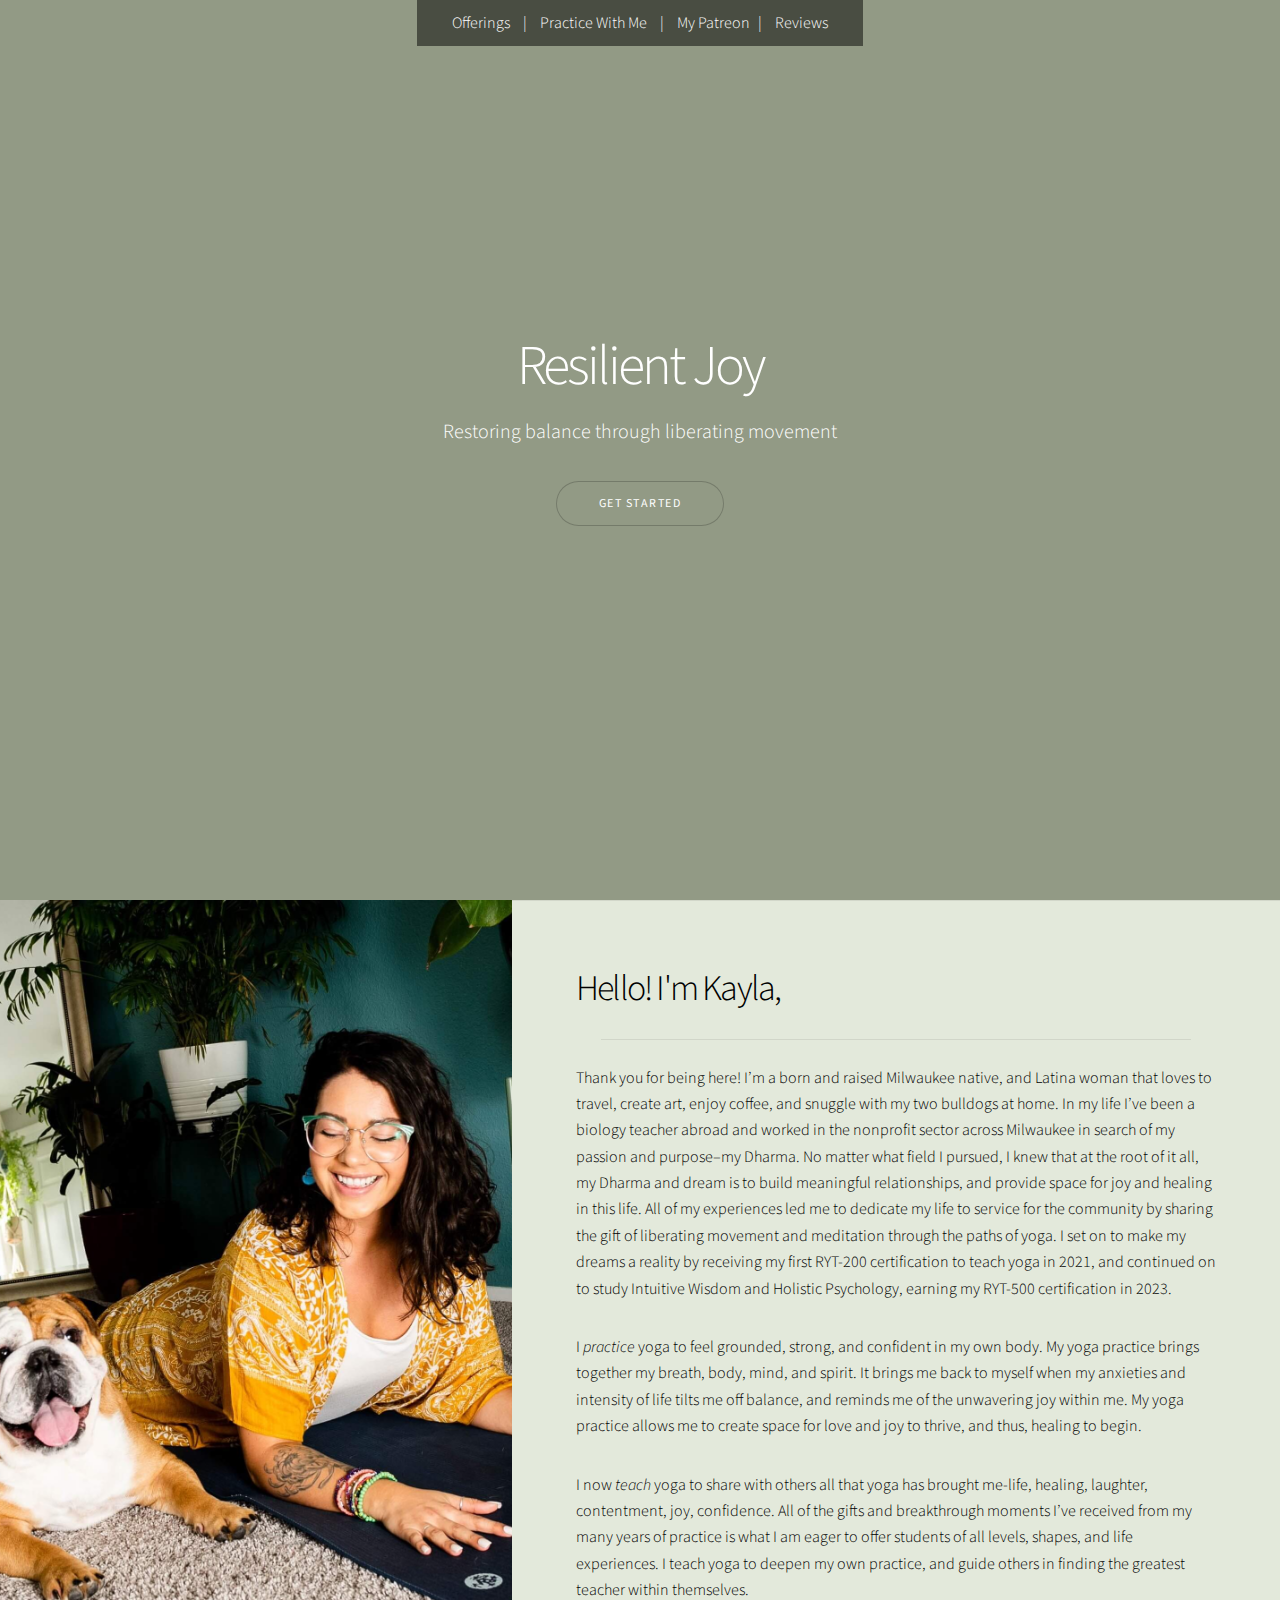
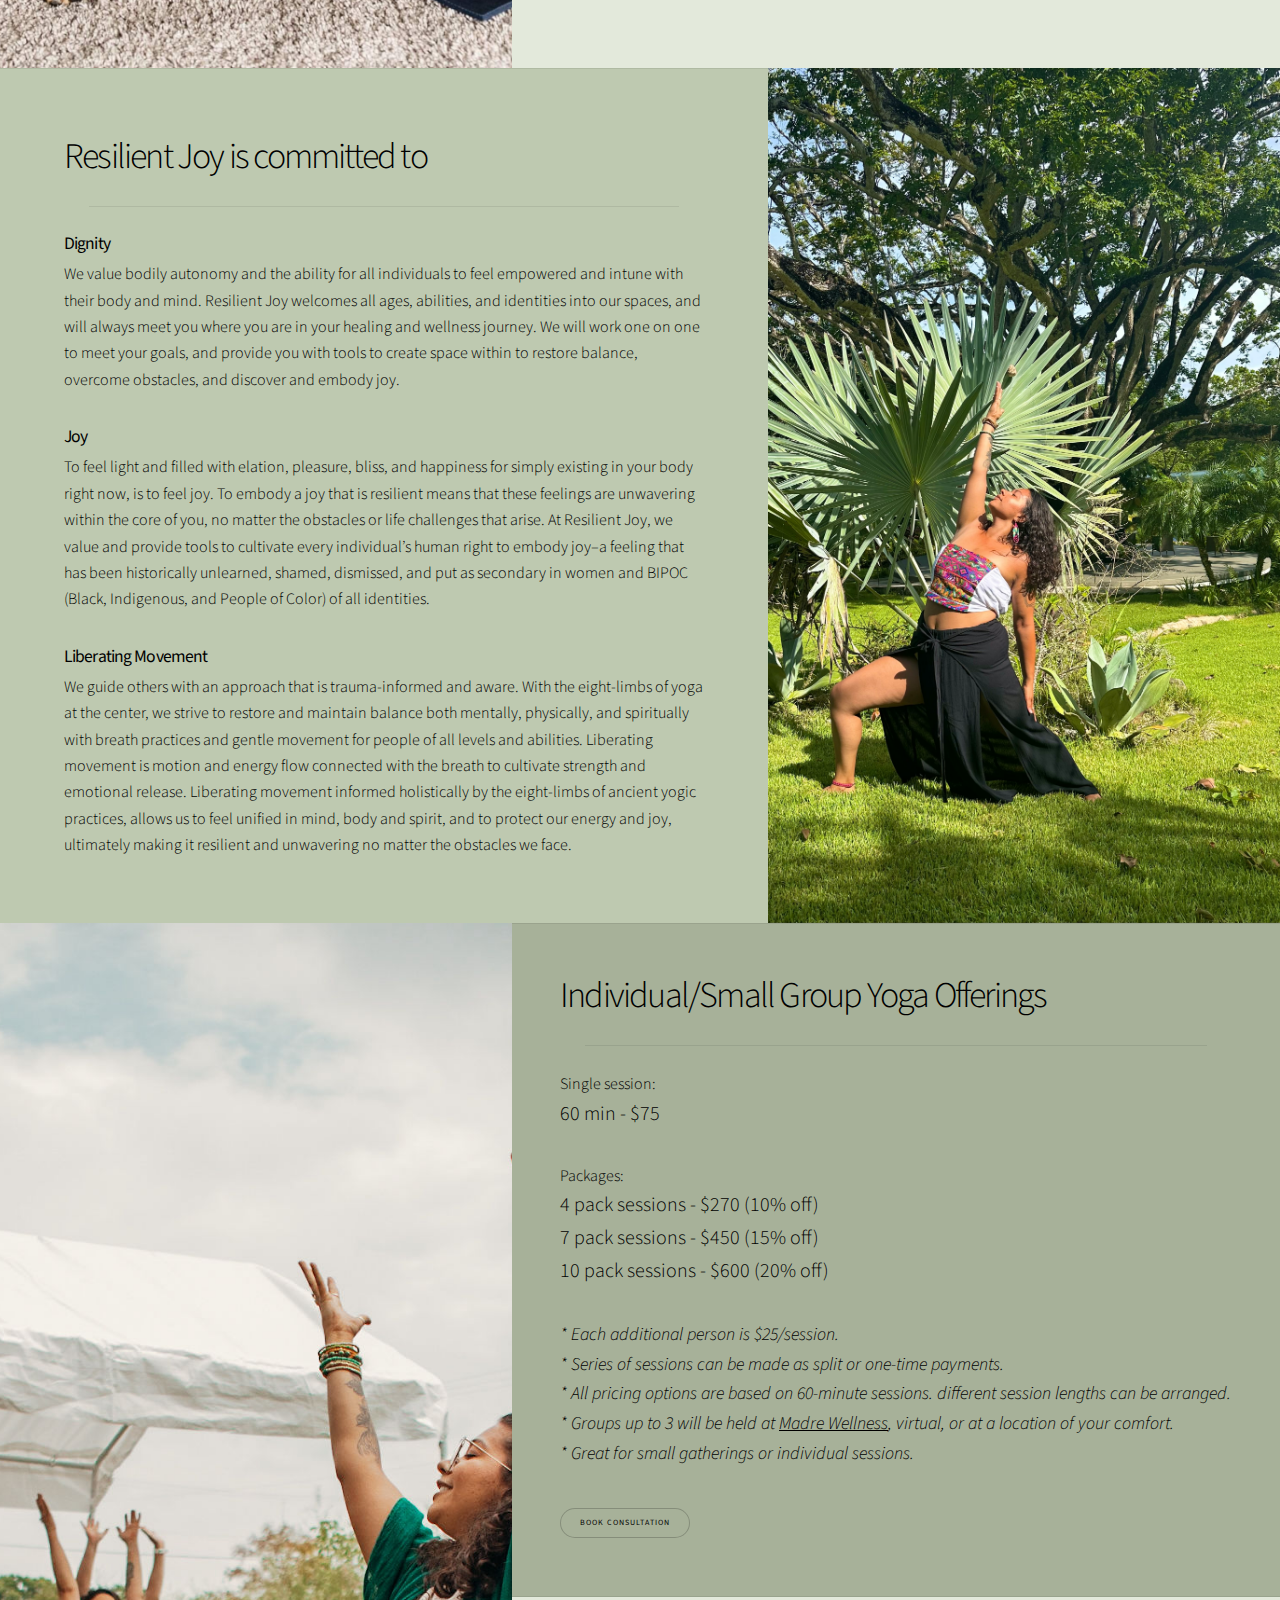
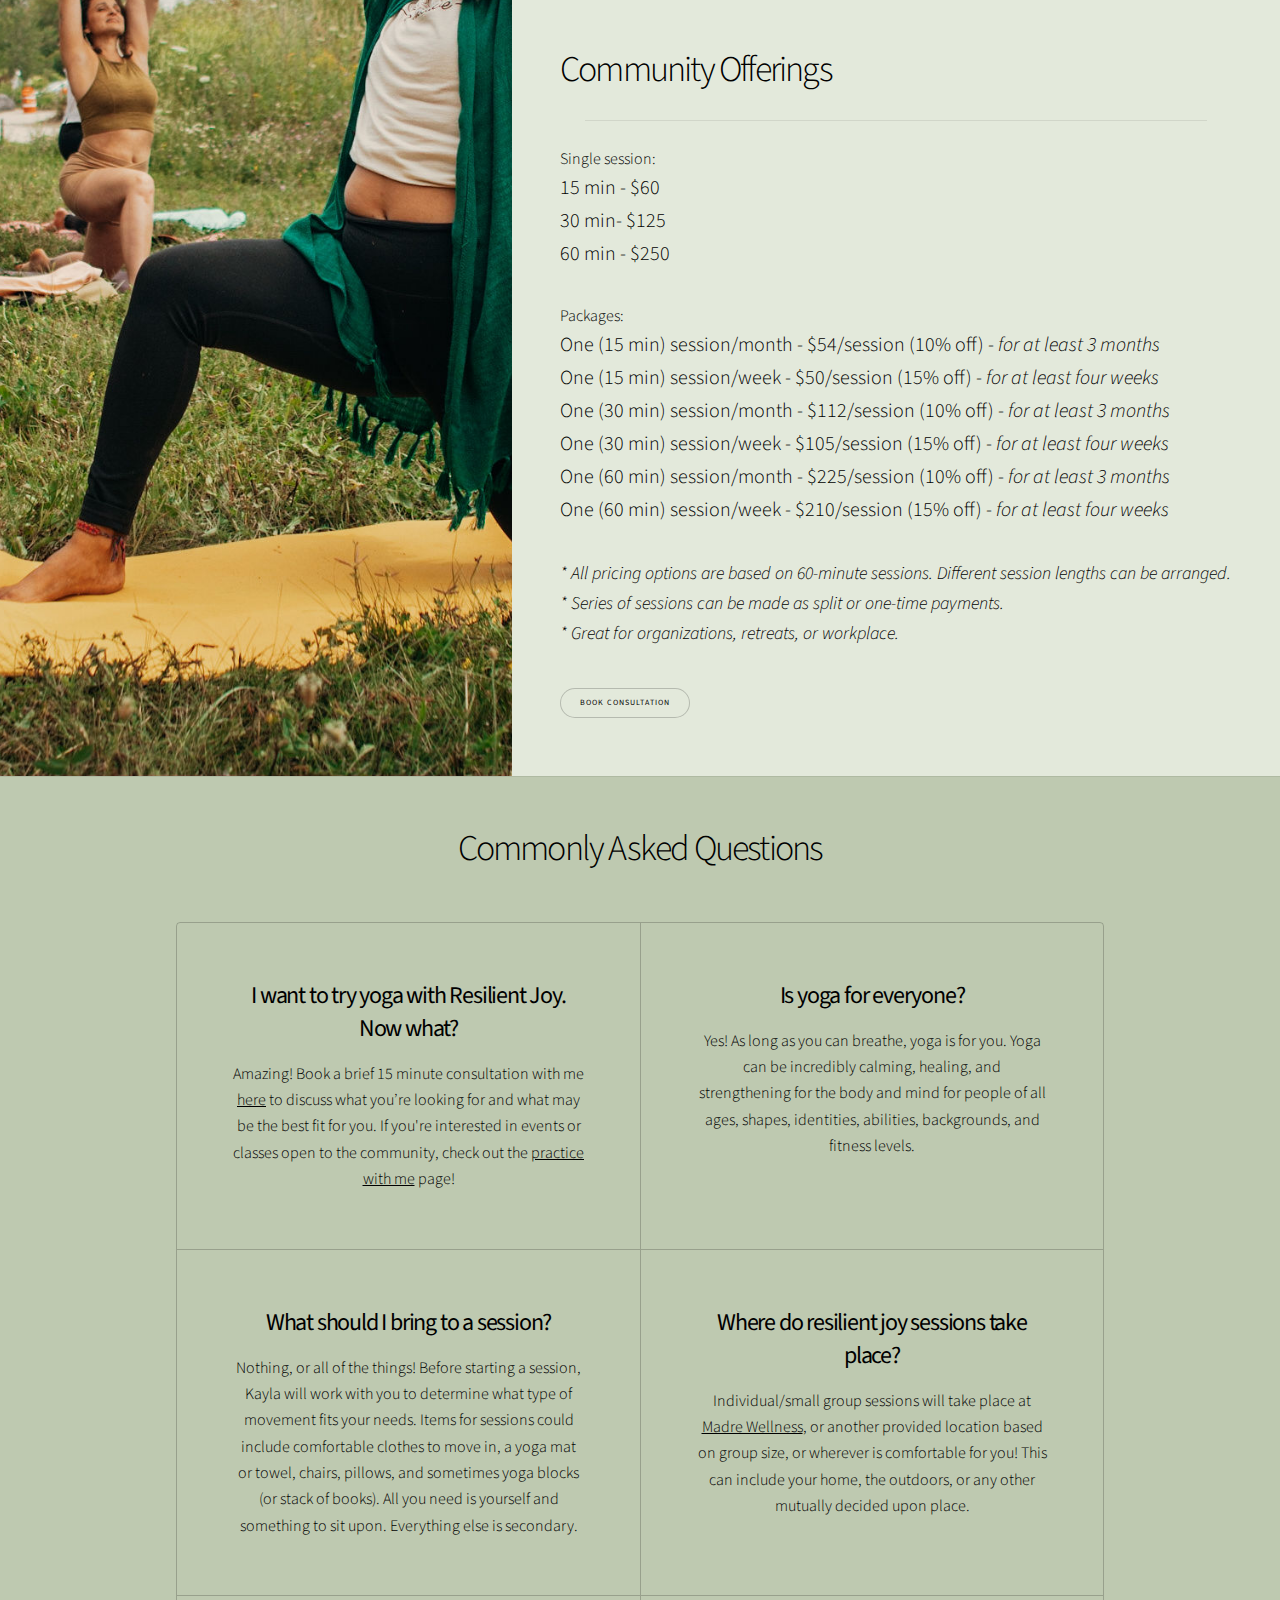
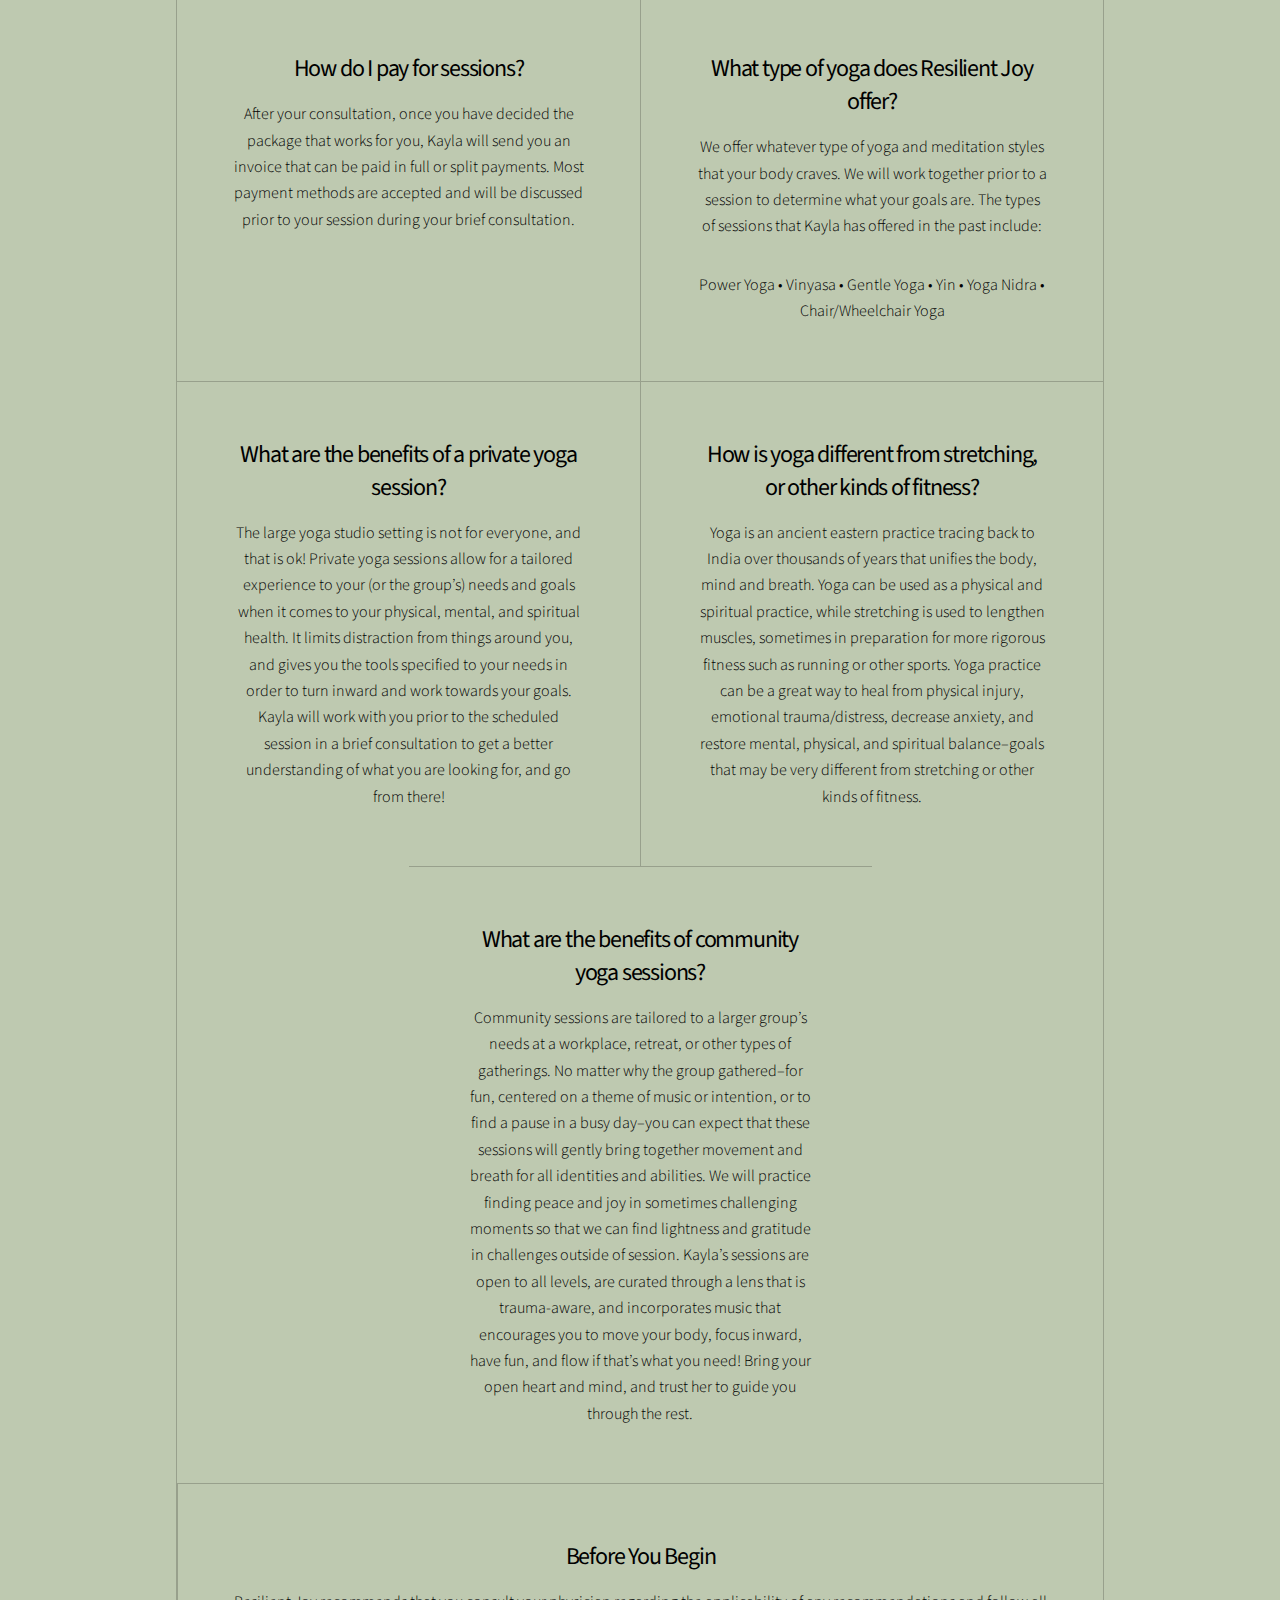
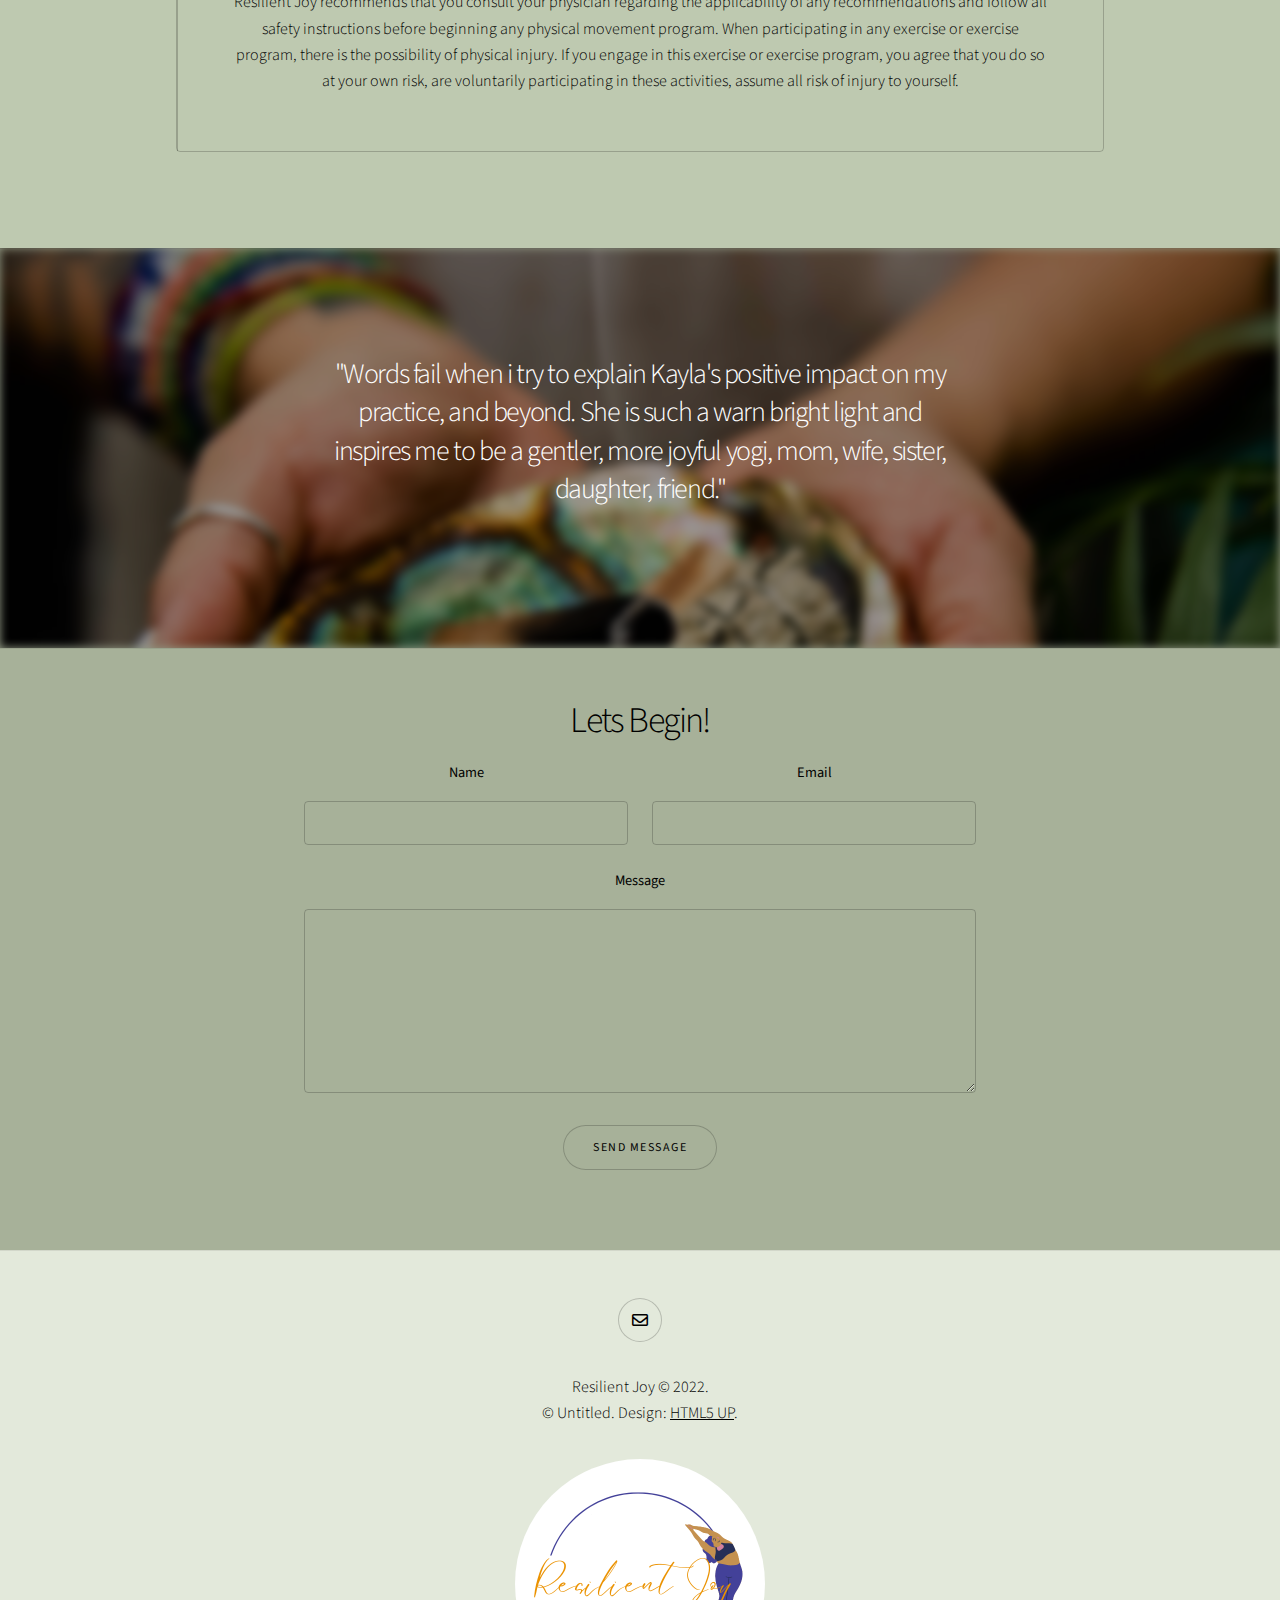
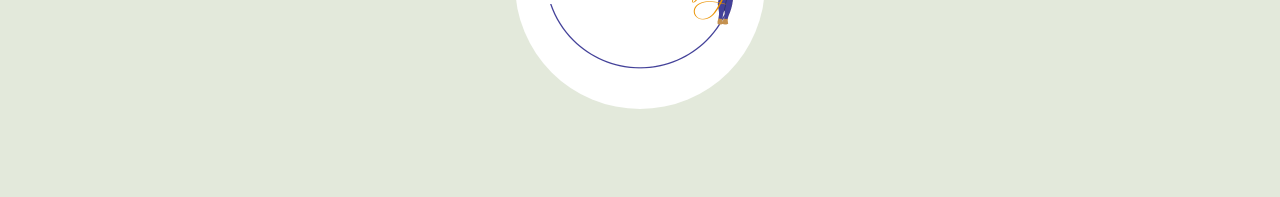
==== commit 61155182: "Fixes" ====
--- a/index.html
+++ b/index.html
@@ -37,7 +37,7 @@
 				|
 				<a href="events" style="padding-left: 10px; padding-right: 10px;">Practice With Me</a>
 				|
-				<a href="calendar" style="padding-left: 10px;">My Calendar</a>
+				<a href="https://www.patreon.com/ResilientJoy" target="_blank" style="padding-left: 10px; padding-right: 5px;">My Patreon</a>
 				|
 				<a href="https://maps.app.goo.gl/cxREBzrAEqqSvV347" style="padding-left: 10px;">Reviews</a>
 			</div>
